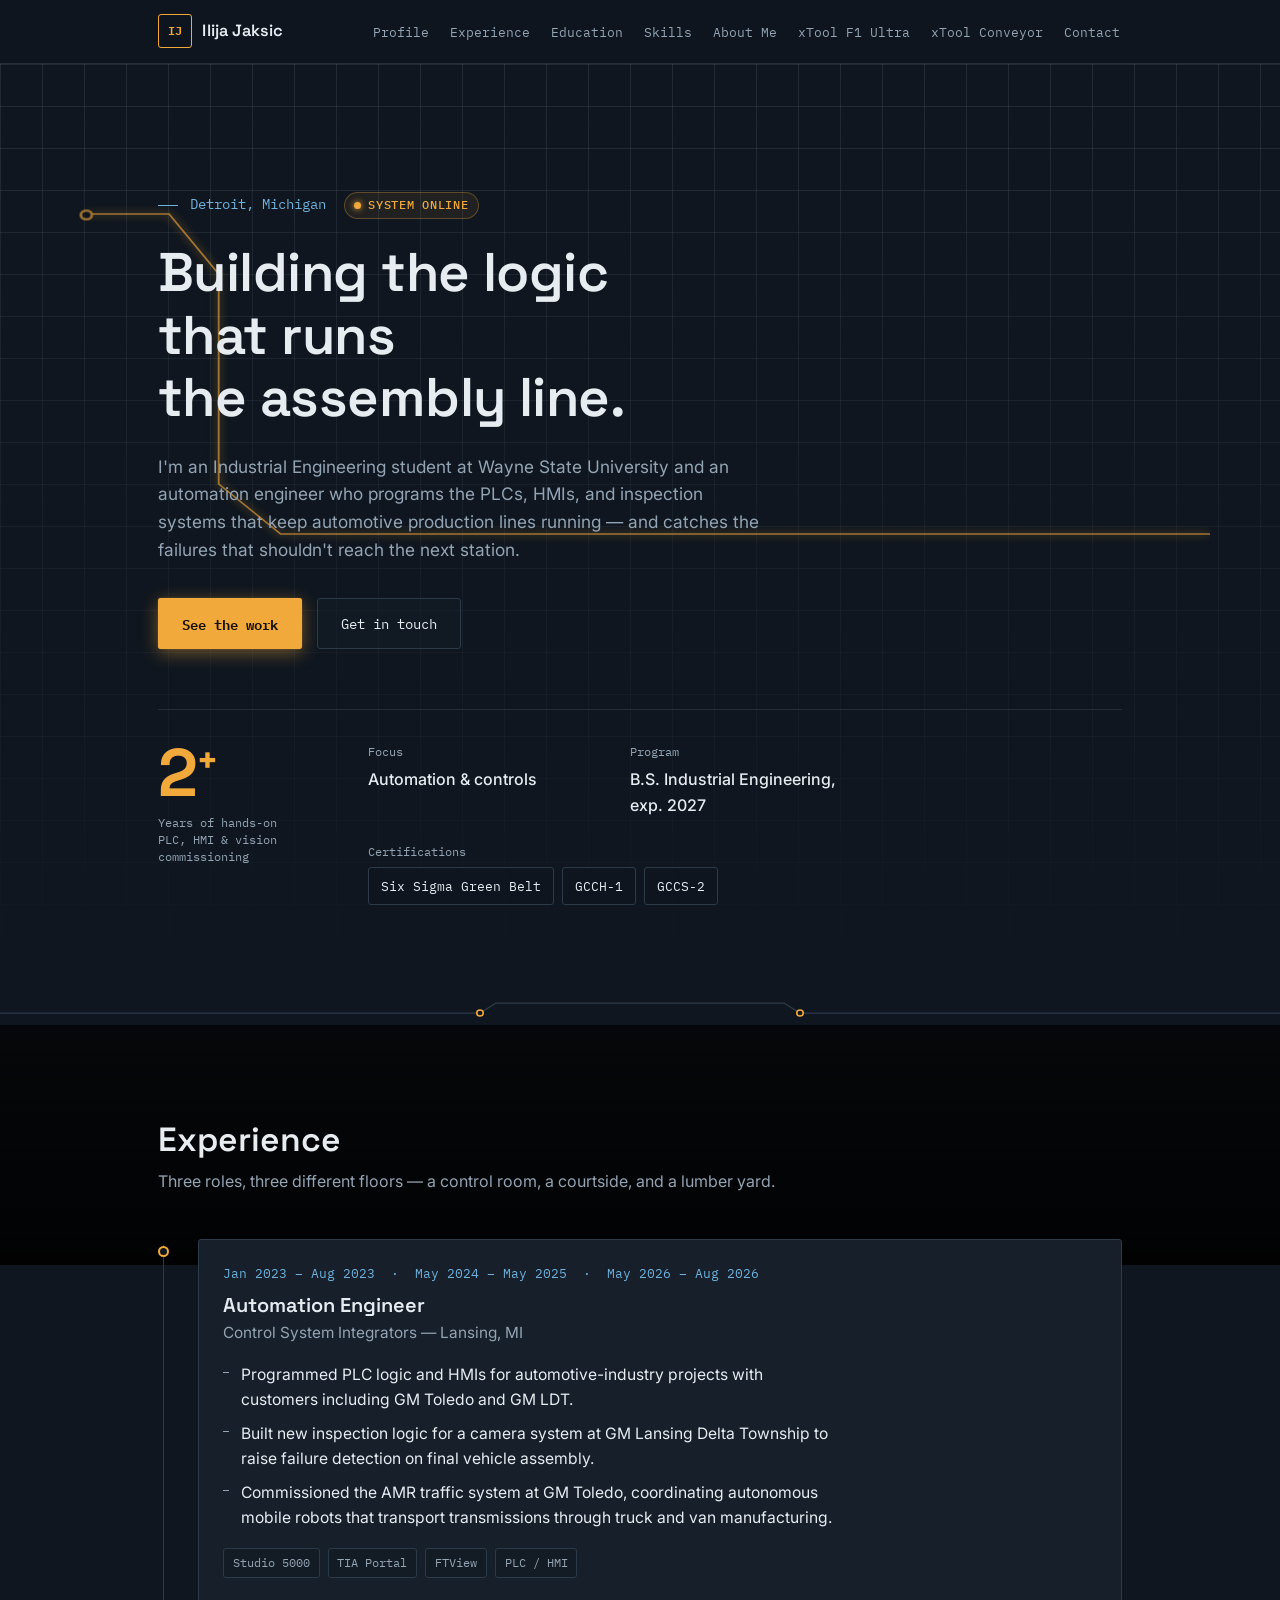
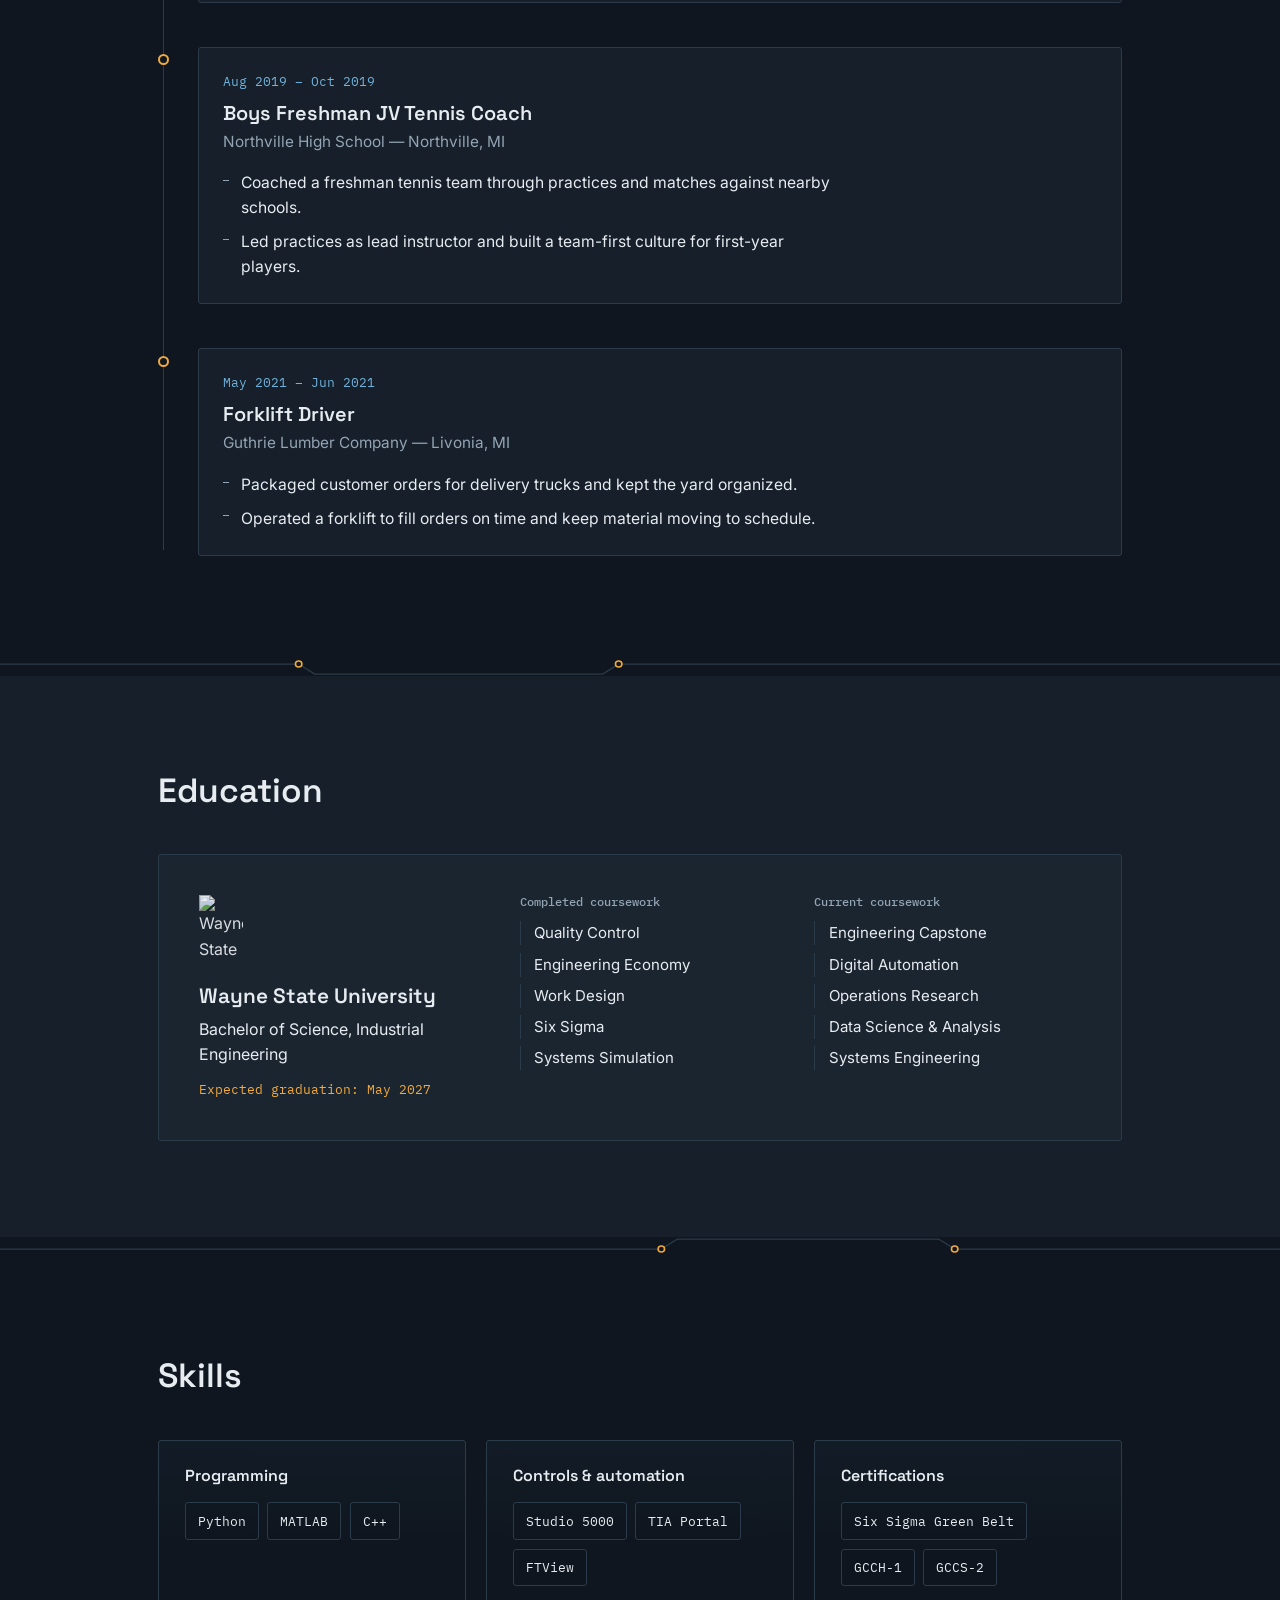
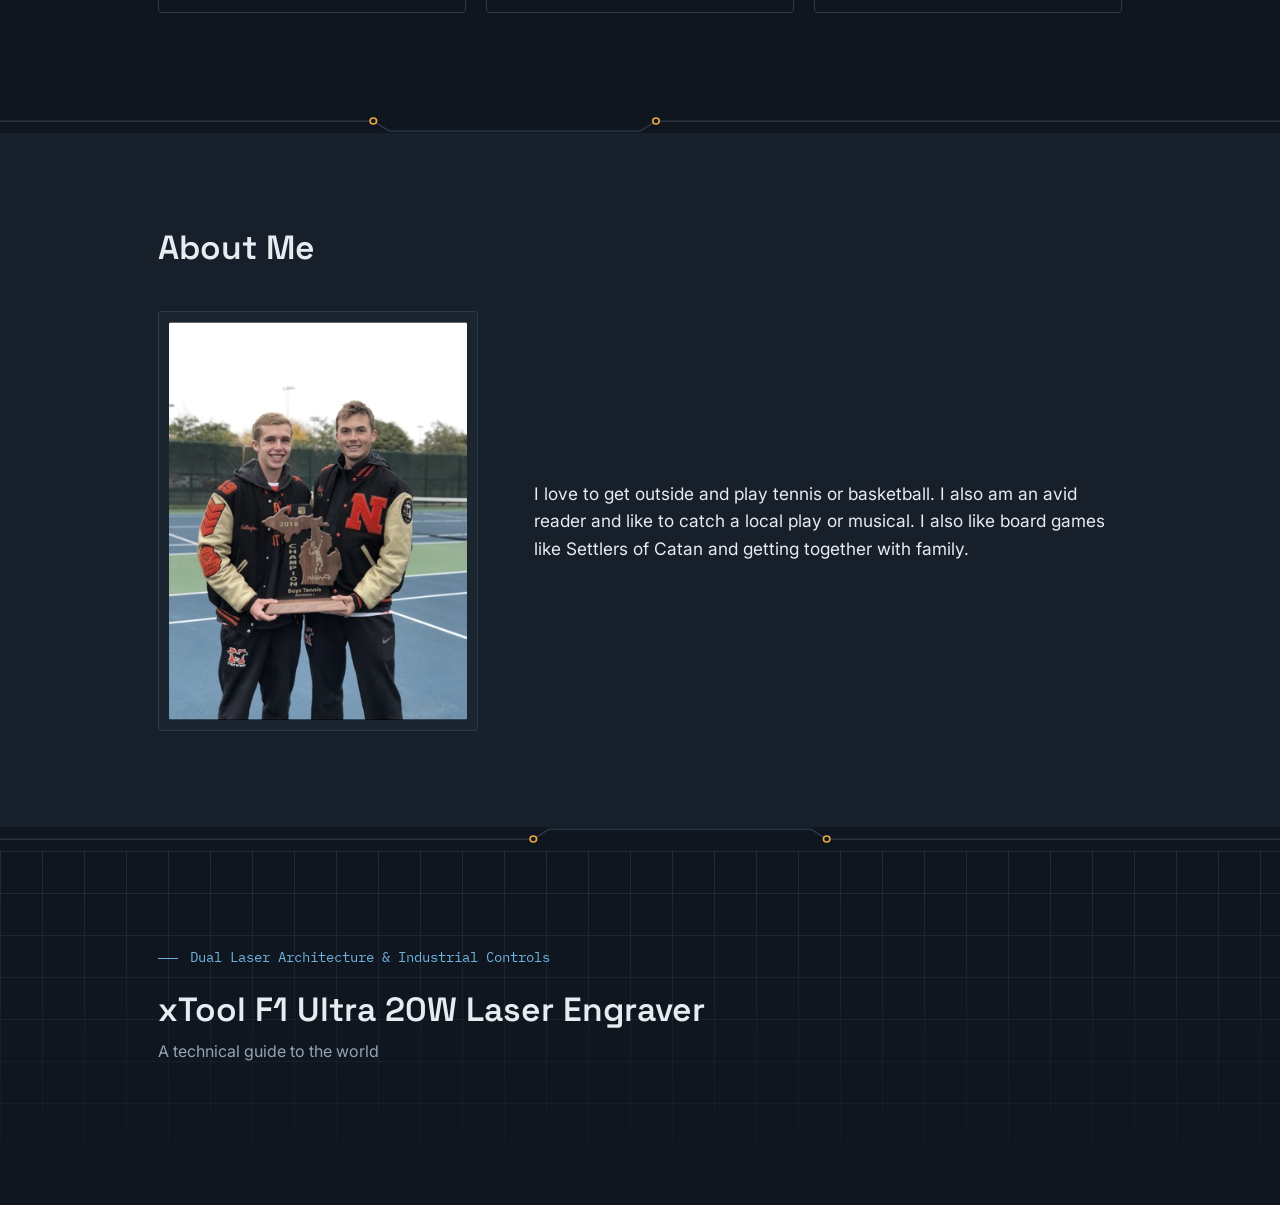
==== index.html @ 2ab42d89 "Add files via upload fixing new animations" ====
<!DOCTYPE html>
<html lang="en">
<head>
<meta charset="UTF-8">
<meta name="viewport" content="width=device-width, initial-scale=1.0">
<title>Ilija Jaksic — Automation &amp; Industrial Engineering</title>
<meta name="description" content="Portfolio and resume of Ilija Jaksic, Industrial Engineering student at Wayne State University and Automation Engineer specializing in PLC programming and control systems.">
<link rel="preconnect" href="https://fonts.googleapis.com">
<link rel="preconnect" href="https://fonts.gstatic.com" crossorigin>
<link href="https://fonts.googleapis.com/css2?family=Space+Grotesk:wght@400;500;600;700&family=IBM+Plex+Mono:wght@400;500&family=Inter:wght@400;500;600&display=swap" rel="stylesheet">
<link rel="stylesheet" href="style.css">
</head>
<body>

<a class="skip-link" href="#profile">Skip to content</a>

<header class="site-header">
  <div class="header-inner">
    <a class="brand" href="#profile">
      <span class="brand-mark" aria-hidden="true">IJ</span>
      <span class="brand-name">Ilija Jaksic</span>
    </a>
    <nav class="site-nav" aria-label="Section navigation">
      <button class="nav-toggle" aria-expanded="false" aria-controls="nav-list">
        <span></span><span></span><span></span>
        <span class="visually-hidden">Menu</span>
      </button>
      <ul id="nav-list">
        <li><a href="#profile">Profile</a></li>
        <li><a href="#experience">Experience</a></li>
        <li><a href="#education">Education</a></li>
        <li><a href="#skills">Skills</a></li>
        <li><a href="#about">About Me</a></li>
        <li><a href="#xtool-f1-ultra">xTool F1 Ultra</a></li>
        <li><a href="#xtool-conveyor">xTool Conveyor</a></li>
        <li><a href="#contact">Contact</a></li>
      </ul>
    </nav>
  </div>
</header>

<main>

  <!-- PROFILE / HERO -->
  <section id="profile" class="section hero">
    <div class="grid-backdrop" aria-hidden="true"></div>
    <div class="hero-side-image hero-side-left"
         style="background-image: url('https://images.unsplash.com/photo-1563968743333-044cef800494?fm=jpg&amp;q=60&amp;w=1200&amp;auto=format&amp;fit=crop');"
         aria-hidden="true"></div>
    <div class="hero-side-image hero-side-right"
         style="background-image: url('https://images.unsplash.com/photo-1647427060118-4911c9821b82?fm=jpg&amp;q=60&amp;w=1200&amp;auto=format&amp;fit=crop');"
         aria-hidden="true"></div>

    <div class="hero-trace-container" aria-hidden="true">
      <svg class="hero-trace-svg" viewBox="0 0 920 400" fill="none" preserveAspectRatio="none">
        <path class="circuit-path" d="M 12 10 L 80 10 L 120 70 L 120 280 L 170 330 L 920 330" />
        <circle class="circuit-via" cx="12" cy="10" r="4" />
        <circle class="circuit-via circuit-via-end" cx="915" cy="330" r="4" />
      </svg>
    </div>

    <div class="section-inner hero-inner">
      <div class="eyebrow-line">
        <span class="eyebrow-tick" aria-hidden="true"></span>
        <span>Detroit, Michigan</span>
        <span class="hmi-indicator">
          <span class="hmi-pulse" aria-hidden="true"></span>
          <span class="hmi-text">SYSTEM ONLINE</span>
        </span>
      </div>

      <h1>Building the logic that runs<br>the assembly line.</h1>
      <p class="hero-lede">I'm an Industrial Engineering student at Wayne State University and an automation
        engineer who programs the PLCs, HMIs, and inspection systems that keep automotive production lines
        running &mdash; and catches the failures that shouldn't reach the next station.</p>
      
      <div class="hero-actions">
        <a class="btn btn-primary" href="#experience">See the work</a>
        <a class="btn btn-ghost" href="#contact">Get in touch</a>
      </div>

      <div class="hero-bottom-group">
        <div class="hero-anchor-stat">
          <span class="anchor-num">2<sup>+</sup></span>
          <span class="anchor-label">Years of hands-on PLC, HMI &amp; vision commissioning</span>
        </div>

        <dl class="hero-stats">
          <div class="stat">
            <dt>Focus</dt>
            <dd>Automation &amp; controls</dd>
          </div>
          <div class="stat">
            <dt>Program</dt>
            <dd>B.S. Industrial Engineering, exp. 2027</dd>
          </div>
          <div class="stat stat-wide">
            <dt>Certifications</dt>
            <dd class="stat-chips">
              <span class="chip">Six Sigma Green Belt</span>
              <span class="chip">GCCH-1</span>
              <span class="chip">GCCS-2</span>
            </dd>
          </div>
        </dl>
      </div>
    </div>
  </section>

  <!-- Circuit Trace Divider -->
  <div class="section-trace-divider" aria-hidden="true">
    <svg viewBox="0 0 1200 24" preserveAspectRatio="none">
      <path d="M 0 12 L 450 12 L 465 2 L 735 2 L 750 12 L 1200 12" />
      <circle cx="450" cy="12" r="3" />
      <circle cx="750" cy="12" r="3" />
    </svg>
  </div>

  <!-- EXPERIENCE -->
  <section id="experience" class="section">
    <div class="industrial-image-band" aria-hidden="true" style="background-image: url('https://images.unsplash.com/photo-1581092160607-ee22621dd758?fm=jpg&amp;q=75&amp;w=1800&amp;auto=format&amp;fit=crop');">
      <div class="band-overlay"></div>
    </div>

    <div class="section-inner">
      <div class="section-head">
        <h2>Experience</h2>
        <p class="section-sub">Three roles, three different floors &mdash; a control room, a courtside, and a lumber yard.</p>
      </div>

      <ol class="timeline">
        <li class="timeline-item">
          <div class="timeline-marker" aria-hidden="true"></div>
          <div class="timeline-card">
            <p class="timeline-date">Jan 2023 – Aug 2023 &nbsp;·&nbsp; May 2024 – May 2025 &nbsp;·&nbsp; May 2026 – Aug 2026</p>
            <h3>Automation Engineer</h3>
            <p class="timeline-org">Control System Integrators &mdash; Lansing, MI</p>
            <ul class="timeline-points">
              <li>Programmed PLC logic and HMIs for automotive-industry projects with customers including GM Toledo and GM LDT.</li>
              <li>Built new inspection logic for a camera system at GM Lansing Delta Township to raise failure detection on final vehicle assembly.</li>
              <li>Commissioned the AMR traffic system at GM Toledo, coordinating autonomous mobile robots that transport transmissions through truck and van manufacturing.</li>
            </ul>
            <div class="timeline-tags">
              <span class="tag">Studio 5000</span>
              <span class="tag">TIA Portal</span>
              <span class="tag">FTView</span>
              <span class="tag">PLC / HMI</span>
            </div>
          </div>
        </li>

        <li class="timeline-item">
          <div class="timeline-marker" aria-hidden="true"></div>
          <div class="timeline-card">
            <p class="timeline-date">Aug 2019 – Oct 2019</p>
            <h3>Boys Freshman JV Tennis Coach</h3>
            <p class="timeline-org">Northville High School &mdash; Northville, MI</p>
            <ul class="timeline-points">
              <li>Coached a freshman tennis team through practices and matches against nearby schools.</li>
              <li>Led practices as lead instructor and built a team-first culture for first-year players.</li>
            </ul>
          </div>
        </li>

        <li class="timeline-item">
          <div class="timeline-marker" aria-hidden="true"></div>
          <div class="timeline-card">
            <p class="timeline-date">May 2021 – Jun 2021</p>
            <h3>Forklift Driver</h3>
            <p class="timeline-org">Guthrie Lumber Company &mdash; Livonia, MI</p>
            <ul class="timeline-points">
              <li>Packaged customer orders for delivery trucks and kept the yard organized.</li>
              <li>Operated a forklift to fill orders on time and keep material moving to schedule.</li>
            </ul>
          </div>
        </li>
      </ol>
    </div>
  </section>

  <!-- Circuit Trace Divider -->
  <div class="section-trace-divider" aria-hidden="true">
    <svg viewBox="0 0 1200 24" preserveAspectRatio="none">
      <path d="M 0 12 L 280 12 L 295 22 L 565 22 L 580 12 L 1200 12" />
      <circle cx="280" cy="12" r="3" />
      <circle cx="580" cy="12" r="3" />
    </svg>
  </div>

  <!-- EDUCATION -->
  <section id="education" class="section section-alt">
    <div class="section-inner">
      <div class="section-head">
        <h2>Education</h2>
      </div>
      <div class="edu-card">
        <div class="edu-main">
          <img class="edu-logo" src="https://serc.carleton.edu/download/images/43279/wayne_state_university_logo.webp" alt="Wayne State University logo" width="72" height="120">
          <h3>Wayne State University</h3>
          <p class="edu-degree">Bachelor of Science, Industrial Engineering</p>
          <p class="edu-date">Expected graduation: May 2027</p>
        </div>
        <div class="edu-coursework">
          <div class="course-group">
            <h4>Completed coursework</h4>
            <ul class="course-list">
              <li>Quality Control</li>
              <li>Engineering Economy</li>
              <li>Work Design</li>
              <li>Six Sigma</li>
              <li>Systems Simulation</li>
            </ul>
          </div>
          <div class="course-group">
            <h4>Current coursework</h4>
            <ul class="course-list">
              <li>Engineering Capstone</li>
              <li>Digital Automation</li>
              <li>Operations Research</li>
              <li>Data Science &amp; Analysis</li>
              <li>Systems Engineering</li>
            </ul>
          </div>
        </div>
      </div>
    </div>
  </section>

  <!-- Circuit Trace Divider -->
  <div class="section-trace-divider" aria-hidden="true">
    <svg viewBox="0 0 1200 24" preserveAspectRatio="none">
      <path d="M 0 12 L 620 12 L 635 2 L 880 2 L 895 12 L 1200 12" />
      <circle cx="620" cy="12" r="3" />
      <circle cx="895" cy="12" r="3" />
    </svg>
  </div>

  <!-- SKILLS -->
  <section id="skills" class="section">
    <div class="section-inner">
      <div class="section-head">
        <h2>Skills</h2>
      </div>
      <div class="skills-grid">
        <div class="skill-panel">
          <h3>Programming</h3>
          <ul class="chip-list">
            <li class="chip">Python</li>
            <li class="chip">MATLAB</li>
            <li class="chip">C++</li>
          </ul>
        </div>
        <div class="skill-panel">
          <h3>Controls &amp; automation</h3>
          <ul class="chip-list">
            <li class="chip">Studio 5000</li>
            <li class="chip">TIA Portal</li>
            <li class="chip">FTView</li>
          </ul>
        </div>
        <div class="skill-panel">
          <h3>Certifications</h3>
          <ul class="chip-list">
            <li class="chip">Six Sigma Green Belt</li>
            <li class="chip">GCCH-1</li>
            <li class="chip">GCCS-2</li>
          </ul>
        </div>
      </div>
    </div>
  </section>

  <!-- Circuit Trace Divider -->
  <div class="section-trace-divider" aria-hidden="true">
    <svg viewBox="0 0 1200 24" preserveAspectRatio="none">
      <path d="M 0 12 L 350 12 L 365 22 L 600 22 L 615 12 L 1200 12" />
      <circle cx="350" cy="12" r="3" />
      <circle cx="615" cy="12" r="3" />
    </svg>
  </div>

  <!-- ABOUT ME -->
  <section id="about" class="section section-alt">
    <div class="section-inner">
      <div class="section-head">
        <h2>About Me</h2>
      </div>
      <div class="about-grid">
        <div class="about-photo">
          <img src="tennis.jpg" alt="Ilija and a teammate holding the 2018 Michigan Division 1 boys tennis championship trophy" loading="lazy">
        </div>
        <div class="about-text">
          <p>I love to get outside and play tennis or basketball. I also am an avid reader and like to catch a
            local play or musical. I also like board games like Settlers of Catan and getting together with
            family.</p>
        </div>
      </div>
    </div>
  </section>

  <!-- Circuit Trace Divider -->
  <div class="section-trace-divider" aria-hidden="true">
    <svg viewBox="0 0 1200 24" preserveAspectRatio="none">
      <path d="M 0 12 L 500 12 L 515 2 L 760 2 L 775 12 L 1200 12" />
      <circle cx="500" cy="12" r="3" />
      <circle cx="775" cy="12" r="3" />
    </svg>
  </div>

  <!-- XTOOL F1 ULTRA 20W LASER ENGRAVER -->
  <section id="xtool-f1-ultra" class="section">
    <div class="grid-backdrop" aria-hidden="true"></div>
    <div class="section-inner">
      <div class="section-head">
        <div class="eyebrow-line">
          <span class="eyebrow-tick" aria-hidden="true"></span>
          <span>Dual Laser Architecture &amp; Industrial Controls</span>
        </div>
        <h2>xTool F1 Ultra 20W Laser Engraver</h2>
        <p class="section-sub">A technical guide to the world
---- style.css ----
/* ===========================================================
   Tokens
   =========================================================== */
:root {
  --color-bg: #0F161F;
  --color-panel: #161F2A;
  --color-panel-raised: #1B2530;
  --color-border: #2C3B4A;
  --color-border-soft: rgba(148, 168, 186, 0.16);
  --color-text: #E7ECF1;
  --color-muted: #93A4B4;
  --color-amber: #F2A93B;
  --color-amber-glow: rgba(242, 169, 59, 0.42);
  --color-blue: #6FB2DD;

  --font-display: 'Space Grotesk', system-ui, sans-serif;
  --font-body: 'Inter', system-ui, sans-serif;
  --font-mono: 'IBM Plex Mono', 'Courier New', monospace;

  --max-width: 1060px;
  --gutter: clamp(1.25rem, 4vw, 3rem);
  --radius: 3px;
}

/* ===========================================================
   Reset
   =========================================================== */
*, *::before, *::after { box-sizing: border-box; }
html { scroll-behavior: smooth; }
@media (prefers-reduced-motion: reduce) {
  html { scroll-behavior: auto; }
  *, *::before, *::after {
    animation-duration: 0.001ms !important;
    animation-iteration-count: 1 !important;
    transition-duration: 0.001ms !important;
    scroll-behavior: auto !important;
  }
}

body {
  margin: 0;
  background: var(--color-bg);
  color: var(--color-text);
  font-family: var(--font-body);
  font-size: 16px;
  line-height: 1.6;
  -webkit-font-smoothing: antialiased;
}

h1, h2, h3, h4 {
  font-family: var(--font-display);
  font-weight: 600;
  line-height: 1.15;
  margin: 0;
  color: var(--color-text);
}

p { margin: 0; }
ul, ol { margin: 0; padding: 0; list-style: none; }
a { color: inherit; text-decoration: none; }
img { max-width: 100%; display: block; }

.visually-hidden {
  position: absolute;
  width: 1px; height: 1px;
  overflow: hidden;
  clip: rect(0 0 0 0);
  white-space: nowrap;
}

.skip-link {
  position: absolute;
  left: -999px;
  top: 0;
  background: var(--color-amber);
  color: #10141B;
  padding: 0.6rem 1rem;
  z-index: 200;
  font-family: var(--font-mono);
  font-size: 0.85rem;
}
.skip-link:focus {
  left: var(--gutter);
  top: var(--gutter);
}

:focus-visible {
  outline: 2px solid var(--color-amber);
  outline-offset: 3px;
}

.section-inner {
  max-width: var(--max-width);
  margin: 0 auto;
  padding-left: var(--gutter);
  padding-right: var(--gutter);
  position: relative;
  z-index: 2;
}

/* ===========================================================
   Header / Nav
   =========================================================== */
.site-header {
  position: sticky;
  top: 0;
  z-index: 100;
  background: rgba(15, 22, 31, 0.88);
  backdrop-filter: blur(10px);
  border-bottom: 1px solid var(--color-border-soft);
}

.header-inner {
  max-width: var(--max-width);
  margin: 0 auto;
  padding: 0.9rem var(--gutter);
  display: flex;
  align-items: center;
  justify-content: space-between;
  gap: 1rem;
}

.brand {
  display: flex;
  align-items: center;
  gap: 0.65rem;
  font-family: var(--font-display);
  font-weight: 600;
  font-size: 1.02rem;
  letter-spacing: 0.01em;
}

.brand-mark {
  display: inline-flex;
  align-items: center;
  justify-content: center;
  width: 34px;
  height: 34px;
  border: 1px solid var(--color-amber);
  border-radius: var(--radius);
  font-family: var(--font-mono);
  font-size: 0.78rem;
  color: var(--color-amber);
}

.site-nav ul {
  display: flex;
  align-items: center;
  gap: clamp(0.6rem, 1.4vw, 1.4rem);
}

.site-nav a {
  font-family: var(--font-mono);
  font-size: 0.82rem;
  color: var(--color-muted);
  padding: 0.35rem 0.1rem;
  border-bottom: 1px solid transparent;
  transition: color 0.15s ease, border-color 0.15s ease;
}

.site-nav a:hover,
.site-nav a.is-active {
  color: var(--color-text);
  border-bottom-color: var(--color-amber);
}

.nav-toggle {
  display: none;
  flex-direction: column;
  justify-content: center;
  gap: 5px;
  width: 38px;
  height: 34px;
  background: transparent;
  border: 1px solid var(--color-border-soft);
  border-radius: var(--radius);
  cursor: pointer;
}
.nav-toggle span {
  display: block;
  height: 2px;
  margin: 0 7px;
  background: var(--color-text);
}

@media (max-width: 920px) {
  .nav-toggle { display: flex; }
  .site-nav ul {
    position: absolute;
    top: 100%;
    left: 0;
    right: 0;
    flex-direction: column;
    align-items: flex-start;
    gap: 0;
    background: var(--color-panel);
    border-bottom: 1px solid var(--color-border-soft);
    max-height: 0;
    overflow: hidden;
    transition: max-height 0.25s ease;
  }
  .site-nav ul.is-open { max-height: 480px; }
  .site-nav li { width: 100%; }
  .site-nav a {
    display: block;
    width: 100%;
    padding: 0.85rem var(--gutter);
    border-bottom: 1px solid var(--color-border-soft);
  }
}

/* ===========================================================
   Shared Section Scaffolding & Trace Dividers
   =========================================================== */
.section {
  position: relative;
  padding: clamp(3.5rem, 8vw, 6rem) 0;
}
.section-alt { background: var(--color-panel); }

.section-head {
  margin-bottom: clamp(2rem, 4vw, 2.75rem);
  max-width: 68ch;
}
.section-head h2 {
  font-size: clamp(1.6rem, 3vw, 2.1rem);
}
.section-sub {
  margin-top: 0.6rem;
  color: var(--color-muted);
  font-size: 1rem;
}

.grid-backdrop {
  position: absolute;
  inset: 0;
  z-index: 0;
  background-image:
    linear-gradient(var(--color-border-soft) 1px, transparent 1px),
    linear-gradient(90deg, var(--color-border-soft) 1px, transparent 1px);
  background-size: 42px 42px;
  mask-image: linear-gradient(to bottom, rgba(0,0,0,0.9), rgba(0,0,0,0));
  -webkit-mask-image: linear-gradient(to bottom, rgba(0,0,0,0.9), rgba(0,0,0,0));
  pointer-events: none;
}

.section-trace-divider {
  width: 100%;
  height: 24px;
  position: relative;
  overflow: hidden;
  display: block;
  line-height: 0;
  background: var(--color-bg);
}
.section-trace-divider svg {
  width: 100%;
  height: 100%;
  stroke: var(--color-border);
  stroke-width: 1.25;
  fill: none;
}
.section-trace-divider circle {
  fill: var(--color-bg);
  stroke: var(--color-amber);
  stroke-width: 1.5;
}

/* ===========================================================
   Hero & Interactive Elements
   =========================================================== */
.hero {
  padding-top: clamp(5rem, 12vw, 8rem);
  padding-bottom: clamp(4rem, 8vw, 6rem);
  overflow: hidden;
}

.hero-trace-container {
  position: absolute;
  top: 15%;
  left: 50%;
  transform: translateX(-50%);
  width: 100%;
  max-width: calc(var(--max-width) + 80px);
  height: 400px;
  pointer-events: none;
  z-index: 1;
  opacity: 0.65;
}
.hero-trace-svg {
  width: 100%;
  height: 100%;
}
.circuit-path {
  stroke: var(--color-amber);
  stroke-width: 1.5;
  stroke-dasharray: 1400;
  stroke-dashoffset: 1400;
  filter: drop-shadow(0 0 4px var(--color-amber));
  animation: drawCircuit 2.4s cubic-bezier(0.2, 0.8, 0.2, 1) 0.3s forwards;
}
.circuit-via {
  fill: var(--color-bg);
  stroke: var(--color-amber);
  stroke-width: 2;
  opacity: 0;
  animation: popVia 0.4s ease forwards 0.2s;
}
.circuit-via-end {
  animation-delay: 2.2s;
}

@keyframes drawCircuit { to { stroke-dashoffset: 0; } }
@keyframes popVia { to { opacity: 1; transform: scale(1.1); } }

.hero-side-image {
  position: absolute;
  top: 0;
  bottom: 0;
  width: 24%;
  min-width: 160px;
  max-width: 360px;
  background-size: cover;
  background-position: center;
  filter: grayscale(85%) brightness(0.5) contrast(1.05);
  opacity: 0.32;
  z-index: 0;
  pointer-events: none;
}
.hero-side-left {
  left: 0;
  -webkit-mask-image: linear-gradient(to right, black 0%, black 35%, transparent 100%);
  mask-image: linear-gradient(to right, black 0%, black 35%, transparent 100%);
}
.hero-side-right {
  right: 0;
  -webkit-mask-image: linear-gradient(to left, black 0%, black 35%, transparent 100%);
  mask-image: linear-gradient(to left, black 0%, black 35%, transparent 100%);
}
@media (max-width: 900px) { .hero-side-image { display: none; } }

.eyebrow-line {
  display: flex;
  align-items: center;
  flex-wrap: wrap;
  gap: 0.75rem;
  font-family: var(--font-mono);
  font-size: 0.85rem;
  color: var(--color-blue);
  margin-bottom: 1.4rem;
}
.eyebrow-tick {
  width: 20px;
  height: 1px;
  background: var(--color-blue);
}

.hmi-indicator {
  display: inline-flex;
  align-items: center;
  gap: 0.45rem;
  background: rgba(242, 169, 59, 0.08);
  border: 1px solid rgba(242, 169, 59, 0.3);
  padding: 0.2rem 0.6rem;
  border-radius: 999px;
  margin-left: 0.35rem;
}
.hmi-pulse {
  width: 7px;
  height: 7px;
  border-radius: 50%;
  background: var(--color-amber);
  box-shadow: 0 0 6px var(--color-amber);
  animation: hmiPulse 2.2s ease-in-out infinite;
}
.hmi-text {
  font-size: 0.72rem;
  font-weight: 500;
  letter-spacing: 0.06em;
  color: var(--color-amber);
}

@keyframes hmiPulse {
  0%, 100% { opacity: 1; transform: scale(1); box-shadow: 0 0 4px var(--color-amber); }
  50% { opacity: 0.35; transform: scale(0.85); box-shadow: 0 0 1px var(--color-amber); }
}

.hero h1 {
  font-size: clamp(2.1rem, 5.2vw, 3.4rem);
  max-width: 16ch;
  letter-spacing: -0.01em;
}

.hero-lede {
  margin-top: 1.5rem;
  max-width: 56ch;
  font-size: 1.08rem;
  color: var(--color-muted);
}

.hero-actions {
  margin-top: 2.2rem;
  display: flex;
  flex-wrap: wrap;
  gap: 0.9rem;
}

.btn {
  font-family: var(--font-mono);
  font-size: 0.88rem;
  padding: 0.82rem 1.45rem;
  border-radius: var(--radius);
  border: 1px solid transparent;
  transition: transform 0.18s ease, box-shadow 0.18s ease, background 0.18s ease, border-color 0.18s ease, color 0.18s ease;
  display: inline-flex;
  align-items: center;
  justify-content: center;
}
.btn-primary {
  background: var(--color-amber);
  color: #120e06;
  font-weight: 600;
  box-shadow: 0 4px 18px var(--color-amber-glow), 0 0 1px rgba(242, 169, 59, 0.8);
}
.btn-primary:hover {
  background: #ffbe59;
  transform: translateY(-2px);
  box-shadow: 0 6px 26px rgba(242, 169, 59, 0.65), 0 0 12px rgba(242, 169, 59, 0.4);
}
.btn-ghost {
  border-color: var(--color-border);
  color: var(--color-text);
  background: rgba(22, 31, 42, 0.4);
}
.btn-ghost:hover {
  border-color: var(--color-blue);
  color: var(--color-blue);
  transform: translateY(-2px);
}

.hero-bottom-group {
  margin-top: clamp(2.75rem, 6vw, 3.75rem);
  padding-top: 2rem;
  border-top: 1px solid var(--color-border-soft);
  display: flex;
  flex-wrap: wrap;
  align-items: flex-start;
  gap: 2.5rem;
}

.hero-anchor-stat {
  display: flex;
  flex-direction: column;
  min-width: 170px;
}
.anchor-num {
  font-family: var(--font-display);
  font-size: clamp(3.2rem, 6vw, 4.2rem);
  font-weight: 700;
  line-height: 0.95;
  color: var(--color-amber);
  letter-spacing: -0.03em;
}
.anchor-num sup { font-size: 0.55em; top: -0.4em; }
.anchor-label {
  margin-top: 0.5rem;
  font-family: var(--font-mono);
  font-size: 0.76rem;
  line-height: 1.4;
  color: var(--color-muted);
  max-width: 20ch;
}

.hero-stats {
  flex: 1;
  display: grid;
  grid-template-columns: repeat(auto-fit, minmax(180px, 1fr));
  gap: 1.5rem 2rem;
  margin: 0;
}
.stat dt {
  font-family: var(--font-mono);
  font-size: 0.76rem;
  color: var(--color-muted);
  margin-bottom: 0.35rem;
}
.stat dd { margin: 0; font-size: 1rem; font-weight: 500; }
.stat-wide { grid-column: 1 / -1; }
.stat-chips { display: flex; flex-wrap: wrap; gap: 0.5rem; }
.stat-chips .chip { font-weight: 400; }

.industrial-image-band {
  position: absolute;
  top: 0;
  left: 0;
  width: 100%;
  height: 240px;
  background-size: cover;
  background-position: center 38%;
  filter: grayscale(85%) contrast(1.15) brightness(0.4);
  z-index: 0;
  pointer-events: none;
}
.band-overlay {
  position: absolute;
  inset: 0;
  background: linear-gradient(180deg, rgba(15, 22, 31, 0.75) 0%, var(--color-bg) 100%);
}

/* ===========================================================
   Timeline
   =========================================================== */
.timeline {
  position: relative;
  display: flex;
  flex-direction: column;
  gap: 2.75rem;
}
.timeline::before {
  content: "";
  position: absolute;
  left: 5px;
  top: 6px;
  bottom: 6px;
  width: 1px;
  background: var(--color-border);
}

.timeline-item { position: relative; padding-left: 2.5rem; }
.timeline-marker {
  position: absolute;
  left: 0;
  top: 0.45rem;
  width: 11px;
  height: 11px;
  border-radius: 50%;
  background: var(--color-bg);
  border: 2px solid var(--color-amber);
  transition: transform 0.2s ease, box-shadow 0.2s ease;
}
.timeline-item:hover .timeline-marker {
  transform: scale(1.3);
  box-shadow: 0 0 8px var(--color-amber);
}

.timeline-card {
  background: var(--color-panel);
  border: 1px solid var(--color-border);
  border-radius: var(--radius);
  padding: 1.5rem;
  transition: transform 0.2s ease, border-color 0.2s ease, box-shadow 0.2s ease;
}
.timeline-card:hover {
  transform: translateY(-3px);
  border-color: rgba(242, 169, 59, 0.5);
  box-shadow: 0 8px 24px rgba(0, 0, 0, 0.35), 0 0 10px rgba(242, 169, 59, 0.15);
}

.timeline-date {
  font-family: var(--font-mono);
  font-size: 0.8rem;
  color: var(--color-blue);
  margin-bottom: 0.6rem;
}
.timeline-card h3 { font-size: 1.25rem; }
.timeline-org {
  margin-top: 0.3rem;
  color: var(--color-muted);
  font-size: 0.96rem;
}
.timeline-points {
  margin-top: 1rem;
  display: flex;
  flex-direction: column;
  gap: 0.55rem;
  max-width: 62ch;
}
.timeline-points li {
  position: relative;
  padding-left: 1.1rem;
  color: var(--color-text);
  font-size: 0.98rem;
}
.timeline-points li::before {
  content: "";
  position: absolute;
  left: 0;
  top: 0.62em;
  width: 6px;
  height: 1px;
  background: var(--color-muted);
}
.timeline-tags {
  margin-top: 1.1rem;
  display: flex;
  flex-wrap: wrap;
  gap: 0.5rem;
}
.tag {
  font-family: var(--font-mono);
  font-size: 0.72rem;
  color: var(--color-muted);
  border: 1px solid var(--color-border);
  border-radius: var(--radius);
  padding: 0.3rem 0.55rem;
  background: rgba(15, 22, 31, 0.4);
}

/* ===========================================================
   Education
   =========================================================== */
.edu-card {
  border: 1px solid var(--color-border);
  border-radius: var(--radius);
  background: var(--color-panel-raised);
  padding: clamp(1.5rem, 4vw, 2.5rem);
  display: grid;
  grid-template-columns: minmax(200px, 1fr) 2fr;
  gap: 2.5rem;
  transition: transform 0.2s ease, border-color 0.2s ease, box-shadow 0.2s ease;
}
.edu-card:hover {
  transform: translateY(-3px);
  border-color: rgba(242, 169, 59, 0.5);
  box-shadow: 0 8px 24px rgba(0, 0, 0, 0.35), 0 0 10px rgba(242, 169, 59, 0.12);
}
.edu-logo {
  width: 44px;
  height: auto;
  margin-bottom: 1rem;
  filter: grayscale(20%);
  opacity: 0.92;
}
.edu-main h3 { font-size: 1.3rem; }
.edu-degree { margin-top: 0.5rem; color: var(--color-text); }
.edu-date {
  margin-top: 0.75rem;
  font-family: var(--font-mono);
  font-size: 0.8rem;
  color: var(--color-amber);
}
.edu-coursework {
  display: grid;
  grid-template-columns: 1fr 1fr;
  gap: 1.75rem;
}
.course-group h4 {
  font-family: var(--font-mono);
  font-size: 0.76rem;
  font-weight: 500;
  color: var(--color-muted);
  margin-bottom: 0.75rem;
}
.course-list { display: flex; flex-direction: column; gap: 0.45rem; }
.course-list li {
  font-size: 0.94rem;
  padding-left: 0.85rem;
  border-left: 1px solid var(--color-border);
}
@media (max-width: 720px) {
  .edu-card { grid-template-columns: 1fr; }
  .edu-coursework { grid-template-columns: 1fr; }
}

/* ===========================================================
   Skills & Chips
   =========================================================== */
.skills-grid {
  display: grid;
  grid-template-columns: repeat(auto-fit, minmax(220px, 1fr));
  gap: 1.25rem;
}
.skill-panel {
  border: 1px solid var(--color-border);
  border-radius: var(--radius);
  padding: 1.6rem;
  background: linear-gradient(180deg, rgba(111, 178, 221, 0.04), transparent 60%);
  transition: transform 0.2s ease, border-color 0.2s ease, box-shadow 0.2s ease;
}
.skill-panel:hover {
  transform: translateY(-3px);
  border-color: rgba(242, 169, 59, 0.55);
  box-shadow: 0 8px 20px rgba(0,0,0,0.3), 0 0 12px rgba(242, 169, 59, 0.12);
}
.skill-panel h3 { font-size: 1rem; margin-bottom: 1.1rem; }
.chip-list { display: flex; flex-wrap: wrap; gap: 0.55rem; }
.chip {
  font-family: var(--font-mono);
  font-size: 0.82rem;
  padding: 0.45rem 0.75rem;
  border-radius: var(--radius);
  border: 1px solid var(--color-border);
  color: var(--color-text);
  background: rgba(15, 22, 31, 0.35);
  transition: transform 0.15s ease, border-color 0.15s ease, color 0.15s ease;
}
.chip:hover { border-color: var(--color-amber); color: #fff; transform: translateY(-2px); }

/* ===========================================================
   About Me
   =========================================================== */
.about-grid {
  display: grid;
  grid-template-columns: minmax(220px, 320px) 1fr;
  gap: clamp(2rem, 5vw, 3.5rem);
  align-items: center;
}
.about-photo {
  position: relative;
  border: 1px solid var(--color-border);
  border-radius: var(--radius);
  padding: 10px;
  background: var(--color-panel-raised);
  transition: transform 0.2s ease, border-color 0.2s ease, box-shadow 0.2s ease;
}
.about-photo:hover {
  transform: translateY(-3px);
  border-color: rgba(242, 169, 59, 0.5);
  box-shadow: 0 8px 24px rgba(0, 0, 0, 0.35), 0 0 12px rgba(242, 169, 59, 0.15);
}
.about-photo img {
  width: 100%;
  height: auto;
  border-radius: 2px;
  filter: grayscale(35%) contrast(1.02);
  transition: filter 0.2s ease;
}
.about-photo:hover img { filter: grayscale(0%) contrast(1.02); }
.about-text p {
  font-size: 1.08rem;
  color: var(--color-text);
  max-width: 58ch;
}
@media (max-width: 720px) {
  .about-grid { grid-template-columns: 1fr; }
  .about-photo { max-width: 320px; margin: 0 auto; }
}

/* ===========================================================
   Educational Primers & Categorization Cards
   =========================================================== */
.primer-wrapper {
  margin-bottom: 3.5rem;
  border-bottom: 1px solid var(--color-border-soft);
  padding-bottom: 3rem;
}

.primer-card {
  background: var(--color-panel);
  border: 1px solid var(--color-border);
  border-radius: var(--radius);
  padding: clamp(1.4rem, 3.5vw, 2.2rem);
  box-shadow: 0 4px 20px rgba(0, 0, 0, 0.2);
}

.overview-card-header {
  display: flex;
  align-items: center;
  gap: 0.85rem;
  margin-bottom: 1.25rem;
  padding-bottom: 0.75rem;
  border-bottom: 1px solid var(--color-border-soft);
}

.overview-badge {
  font-family: var(--font-mono);
  font-size: 0.72rem;
  padding: 0.2rem 0.55rem;
  border-radius: var(--radius);
  background: rgba(111, 178, 221, 0.12);
  border: 1px solid var(--color-blue);
  color: var(--color-blue);
  text-transform: uppercase;
  letter-spacing: 0.05em;
}

.overview-card-header h3 {
  font-size: clamp(1.2rem, 2.4vw, 1.45rem);
}

.primer-interactive-list {
  display: flex;
  flex-direction: column;
  gap: 1.15rem;
}

.primer-interactive-item {
  background: var(--color-panel-raised);
  border: 1px solid var(--color-border-soft);
  border-radius: var(--radius);
  padding: 1.15rem;
  cursor: pointer;
  transition: all 0.2s ease;
}
.primer-interactive-item:hover,
.primer-interactive-item.is-active {
  background: rgba(242, 169, 59, 0.06);
  border-color: rgba(242, 169, 59, 0.6);
  transform: translateX(4px);
  box-shadow: 0 0 14px rgba(242, 169, 59, 0.12);
}

.primer-interactive-item h4 {
  color: var(--color-amber);
  font-size: 1.02rem;
  margin-bottom: 0.45rem;
  display: flex;
  align-items: center;
  justify-content: space-between;
  flex-wrap: wrap;
  gap: 0.5rem;
}

.primer-interactive-item p {
  color: var(--color-text);
  font-size: 0.94rem;
  line-height: 1.6;
}

.primer-interactive-item ul {
  margin-top: 0.6rem;
  display: flex;
  flex-direction: column;
  gap: 0.45rem;
}

.primer-interactive-item ul li {
  position: relative;
  padding-left: 1.25rem;
  color: var(--color-muted);
  font-size: 0.9rem;
}

.primer-interactive-item ul li::before {
  content: "•";
  position: absolute;
  left: 0.35rem;
  color: var(--color-blue);
}

.categorization-card {
  border-color: var(--color-amber) !important;
  background: linear-gradient(180deg, rgba(242, 169, 59, 0.06) 0%, var(--color-panel-raised) 100%) !important;
}

.categorization-specs-grid {
  display: grid;
  grid-template-columns: repeat(auto-fit, minmax(200px, 1fr));
  gap: 0.85rem;
  margin-top: 0.95rem;
}

.spec-block {
  background: var(--color-bg);
  border: 1px solid var(--color-border);
  padding: 0.85rem;
  border-radius: var(--radius);
}

.spec-label {
  font-family: var(--font-mono);
  font-size: 0.72rem;
  color: var(--color-muted);
  display: block;
  margin-bottom: 0.2rem;
}

.spec-val {
  font-size: 0.88rem;
  color: var(--color-text);
  font-weight: 500;
}

/* ===========================================================
   Shared Interactive Layouts (xTool Sections)
   =========================================================== */
.sop-interactive-layout {
  display: grid;
  grid-template-columns: 1.35fr 1fr;
  gap: 2.25rem;
  align-items: start;
}
.sop-chapters-col {
  display: flex;
  flex-direction: column;
  gap: 2rem;
}
.sop-chapter {
  background: var(--color-panel);
  border: 1px solid var(--color-border);
  border-radius: var(--radius);
  padding: clamp(1.4rem, 3.5vw, 2rem);
  transition: border-color 0.2s ease;
}
.sop-chapter:hover { border-color: rgba(242, 169, 59, 0.4); }

.chapter-header {
  display: flex;
  align-items: center;
  gap: 0.9rem;
  margin-bottom: 1.1rem;
  border-bottom: 1px solid var(--color-border-soft);
  padding-bottom: 0.85rem;
}
.chapter-badge {
  font-family: var(--font-mono);
  font-size: 0.74rem;
  padding: 0.25rem 0.6rem;
  border-radius: var(--radius);
  background: rgba(242, 169, 59, 0.12);
  border: 1px solid rgba(242, 169, 59, 0.4);
  color: var(--color-amber);
  text-transform: uppercase;
  letter-spacing: 0.05em;
}
.chapter-header h3 { font-size: clamp(1.15rem, 2.2vw, 1.35rem); }
.chapter-content p {
  color: var(--color-muted);
  font-size: 0.96rem;
  line-height: 1.6;
  margin-bottom: 1rem;
}

/* Citation Tooltips */
.cite-tag {
  position: relative;
  display: inline-block;
  margin-left: 0.35rem;
  vertical-align: baseline;
}
.cite-pill {
  font-family: var(--font-mono);
  font-size: 0.68rem;
  padding: 0.15rem 0.5rem;
  border-radius: 999px;
  background: rgba(111, 178, 221, 0.12);
  border: 1px solid var(--color-blue);
  color: var(--color-blue);
  cursor: help;
  transition: all 0.15s ease;
  line-height: 1.2;
}
.cite-pill:hover {
  background: var(--color-blue);
  color: #0f161f;
  box-shadow: 0 0 8px rgba(111, 178, 221, 0.6);
}
.cite-card {
  visibility: hidden;
  opacity: 0;
  position: absolute;
  bottom: 130%;
  left: 50%;
  transform: translateX(-50%) translateY(4px);
  width: 270px;
  background: #111822;
  border: 1px solid var(--color-blue);
  padding: 0.7rem 0.9rem;
  border-radius: var(--radius);
  font-family: var(--font-body);
  font-size: 0.76rem;
  color: var(--color-text);
  box-shadow: 0 8px 24px rgba(0,0,0,0.6);
  pointer-events: none;
  z-index: 50;
  transition: opacity 0.2s ease, transform 0.2s ease, visibility 0.2s;
  line-height: 1.45;
}
.cite-card::after {
  content: "";
  position: absolute;
  top: 100%;
  left: 50%;
  margin-left: -5px;
  border-width: 5px;
  border-style: solid;
  border-color: var(--color-blue) transparent transparent transparent;
}
.cite-tag:hover .cite-card,
.cite-tag:focus-within .cite-card {
  visibility: visible;
  opacity: 1;
  transform: translateX(-50%) translateY(0);
}
.cite-card strong {
  color: var(--color-amber);
  display: block;
  font-family: var(--font-mono);
  font-size: 0.72rem;
  margin-bottom: 0.25rem;
}

/* Interactive Trigger Elements */
.interactive-item {
  position: relative;
  cursor: pointer;
  border: 1px solid transparent;
  border-radius: var(--radius);
  padding: 0.55rem 0.75rem;
  transition: all 0.18s ease;
}
.interactive-item:hover,
.interactive-item.is-active {
  background: rgba(242, 169, 59, 0.07);
  border-color: rgba(242, 169, 59, 0.5);
  box-shadow: 0 0 12px rgba(242, 169, 59, 0.1);
  transform: translateX(4px);
}

.sop-list {
  display: flex;
  flex-direction: column;
  gap: 0.45rem;
}
.sop-list li.interactive-item {
  padding-left: 1.7rem;
  font-size: 0.92rem;
  color: var(--color-text);
}
.sop-list li.interactive-item::before {
  content: "■";
  position: absolute;
  left: 0.55rem;
  top: 0.65rem;
  font-size: 0.65rem;
  color: var(--color-amber);
}

.sop-ordered-list {
  display: flex;
  flex-direction: column;
  gap: 0.55rem;
  counter-reset: sop-counter;
}
.sop-ordered-list > li.interactive-item {
  padding-left: 2rem;
  font-size: 0.92rem;
  color: var(--color-text);
}
.sop-ordered-list > li.interactive-item::before {
  counter-increment: sop-counter;
  content: counter(sop-counter) ".";
  position: absolute;
  left: 0.65rem;
  top: 0.55rem;
  font-family: var(--font-mono);
  color: var(--color-blue);
  font-weight: 500;
}

.sop-steps-grid {
  display: grid;
  grid-template-columns: repeat(auto-fit, minmax(140px, 1fr));
  gap: 0.85rem;
  margin-top: 1rem;
}
.sop-step-box {
  background: var(--color-panel-raised);
  border: 1px solid var(--color-border);
  padding: 0.85rem;
  border-radius: var(--radius);
  cursor: pointer;
  transition: all 0.2s ease;
}
.sop-step-box:hover,
.sop-step-box.is-active {
  border-color: var(--color-amber);
  transform: translateY(-2px);
  box-shadow: 0 4px 14px rgba(242, 169, 59, 0.18);
}
.step-num {
  font-family: var(--font-mono);
  font-size: 0.72rem;
  color: var(--color-amber);
  display: block;
  margin-bottom: 0.3rem;
}
.sop-step-box h4 {
  font-size: 0.88rem;
  margin-bottom: 0.35rem;
}
.sop-step-box p {
  font-size: 0.8rem;
  color: var(--color-muted);
  line-height: 1.4;
  margin-bottom: 0;
}

/* Sticky Animated Visual Stage */
.sop-stage-col {
  position: sticky;
  top: 5rem;
  display: flex;
  flex-direction: column;
  gap: 1rem;
}
.stage-monitor {
  background: var(--color-panel-raised);
  border: 1px solid var(--color-border);
  border-radius: var(--radius);
  overflow: hidden;
  box-shadow: 0 10px 30px rgba(0, 0, 0, 0.4), 0 0 1px rgba(242, 169, 59, 0.3);
}
.stage-top-bar {
  background: #111822;
  border-bottom: 1px solid var(--color-border);
  padding: 0.6rem 0.9rem;
  display: flex;
  justify-content: space-between;
  align-items: center;
  font-family: var(--font-mono);
  font-size: 0.74rem;
}
.stage-title {
  color: var(--color-text);
  font-weight: 500;
  display: flex;
  align-items: center;
  gap: 0.4rem;
}
.stage-title::before {
  content: "";
  display: inline-block;
  width: 6px;
  height: 6px;
  border-radius: 50%;
  background: var(--color-amber);
  box-shadow: 0 0 6px var(--color-amber);
}
.stage-status { color: var(--color-blue); font-size: 0.7rem; }
.stage-canvas-area {
  position: relative;
  width: 100%;
  height: 330px;
  background: radial-gradient(circle at center, #152230 0%, #0d141e 100%);
  display: flex;
  align-items: center;
  justify-content: center;
  overflow: hidden;
}
.stage-svg { width: 100%; height: 100%; }
.stage-caption-bar {
  padding: 0.9rem 1.1rem;
  background: var(--color-panel);
  border-top: 1px solid var(--color-border);
}
.stage-caption-title {
  font-family: var(--font-mono);
  font-size: 0.8rem;
  color: var(--color-amber);
  margin-bottom: 0.25rem;
}
.stage-caption-desc {
  font-size: 0.84rem;
  color: var(--color-muted);
  line-height: 1.45;
}

/* ===========================================================
   Keyframe Animations
   =========================================================== */
@keyframes pulseEStop {
  0%, 100% { fill: #f87171; r: 14; filter: drop-shadow(0 0 6px rgba(248,113,113,0.8)); }
  50% { fill: #ef4444; r: 16; filter: drop-shadow(0 0 14px rgba(239,68,68,1)); }
}
@keyframes reachHand {
  0% { transform: translate(50px, 40px); opacity: 0; }
  40% { transform: translate(0px, 0px); opacity: 1; }
  70% { transform: translate(-3px, -3px) scale(0.96); opacity: 1; }
  100% { transform: translate(50px, 40px); opacity: 0; }
}
@keyframes lowerChassis {
  0% { transform: translateY(-45px); opacity: 0.2; }
  50% { transform: translateY(0); opacity: 1; }
  80% { transform: translateY(0); opacity: 1; }
  100% { transform: translateY(-45px); opacity: 0.2; }
}
@keyframes lowerShield5mm {
  0% { transform: translateY(-30px); }
  50% { transform: translateY(0px); }
  80% { transform: translateY(0px); }
  100% { transform: translateY(-30px); }
}

@keyframes keyInsertSmooth {
  0% { transform: translateX(0); }
  25% { transform: translateX(0); }
  50% { transform: translateX(65px); }
  80% { transform: translateX(65px); }
  100% { transform: translateX(0); }
}

@keyframes bracketDescendSmooth {
  0% { transform: translateY(-35px); }
  35% { transform: translateY(0); }
  85% { transform: translateY(0); }
  100% { transform: translateY(-35px); }
}

@keyframes screwsDriveSmooth {
  0% { transform: translateY(-24px); opacity: 0.4; }
  25% { transform: translateY(-24px); opacity: 1; }
  60% { transform: translateY(0); opacity: 1; }
  85% { transform: translateY(0); opacity: 1; }
  100% { transform: translateY(-24px); opacity: 0.4; }
}

@keyframes feedBelt {
  0% { stroke-dashoffset: 0; }
  100% { stroke-dashoffset: -80; }
}
@keyframes pulseLaser {
  0%, 100% { opacity: 0.3; }
  50% { opacity: 1; filter: drop-shadow(0 0 10px #6fb2dd); }
}
@keyframes camScan {
  0%, 100% { transform: translateY(-40px); opacity: 0.2; }
  50% { transform: translateY(40px); opacity: 0.9; }
}
@keyframes popBox {
  0% { transform: scale(0.6); opacity: 0; }
  60% { transform: scale(1.08); opacity: 1; }
  100% { transform: scale(1); opacity: 1; }
}
@keyframes galvoDualBeam {
  0% { opacity: 0.2; transform: scaleY(0.7); }
  50% { opacity: 1; transform: scaleY(1); filter: drop-shadow(0 0 12px #6fb2dd); }
  100% { opacity: 0.2; transform: scaleY(0.7); }
}
@keyframes capPullDown {
  0% { transform: translateY(0); opacity: 1; }
  50% { transform: translateY(50px); opacity: 0.4; }
  80% { transform: translateY(50px); opacity: 0; }
  100% { transform: translateY(0); opacity: 1; }
}
@keyframes tiltMachine {
  0%, 100% { transform: rotate(0deg); }
  40%, 70% { transform: rotate(-15deg); }
}
@keyframes wipeLens {
  0%, 100% { transform: translate(0, 0); }
  25% { transform: translate(18px, 10px); }
  50% { transform: translate(-10px, 15px); }
  75% { transform: translate(12px, -8px); }
}

/* Sweeping galvo vector line animation */
@keyframes sweepGalvo {
  0% { transform: rotate(-30deg); }
  50% { transform: rotate(30deg); }
  100% { transform: rotate(-30deg); }
}

/* Converging dual source beam pulses */
@keyframes convergePulses {
  0%, 100% { opacity: 0.3; stroke-dashoffset: 60; }
  50% { opacity: 1; stroke-dashoffset: 0; filter: drop-shadow(0 0 6px var(--color-amber)); }
}

/* Tool & Quiz Styles */
.interactive-tool-card {
  margin-top: 1.25rem;
  background: var(--color-panel-raised);
  border: 1px solid var(--color-border);
  border-radius: var(--radius);
  padding: 1.1rem;
}
.interactive-tool-card h4 {
  color: var(--color-blue);
  font-size: 0.98rem;
  margin-bottom: 0.35rem;
}
.calc-grid {
  display: grid;
  grid-template-columns: 1fr 1fr;
  gap: 0.9rem;
  margin: 0.85rem 0;
}
.calc-input-group {
  display: flex;
  flex-direction: column;
  gap: 0.35rem;
}
.calc-input-group label {
  font-family: var(--font-mono);
  font-size: 0.74rem;
  color: var(--color-muted);
}
.calc-input-group input {
  background: var(--color-bg);
  border: 1px solid var(--color-border);
  border-radius: var(--radius);
  color: var(--color-text);
  padding: 0.5rem 0.7rem;
  font-family: var(--font-mono);
  font-size: 0.9rem;
}
.calc-input-group input:focus {
  outline: none;
  border-color: var(--color-amber);
}
.btn-sm { padding: 0.5rem 0.9rem; font-size: 0.78rem; cursor: pointer; }
.calc-result-box {
  margin-top: 0.8rem;
  padding: 0.75rem;
  background: rgba(15, 22, 31, 0.6);
  border: 1px solid var(--color-border);
  border-radius: var(--radius);
  font-family: var(--font-mono);
  font-size: 0.84rem;
}

.quiz-wrapper {
  margin-top: 4rem;
  border-top: 1px solid var(--color-border-soft);
  padding-top: 2.5rem;
}
.quiz-header { margin-bottom: 1.75rem; }
.quiz-header h3 {
  font-size: clamp(1.4rem, 3vw, 1.8rem);
  margin-top: 0.4rem;
}
.quiz-container {
  display: flex;
  flex-direction: column;
  gap: 1.35rem;
}
.quiz-card {
  background: var(--color-panel);
  border: 1px solid var(--color-border);
  border-radius: var(--radius);
  padding: 1.4rem;
}
.quiz-question {
  font-size: 0.98rem;
  font-weight: 500;
  margin-bottom: 1.1rem;
  color: var(--color-text);
}
.quiz-options {
  display: flex;
  flex-direction: column;
  gap: 0.55rem;
}
.quiz-opt-btn {
  background: var(--color-panel-raised);
  border: 1px solid var(--color-border);
  color: var(--color-text);
  font-family: var(--font-body);
  font-size: 0.9rem;
  text-align: left;
  padding: 0.7rem 0.95rem;
  border-radius: var(--radius);
  cursor: pointer;
  transition: all 0.15s ease;
}
.quiz-opt-btn:hover:not(:disabled) {
  border-color: var(--color-blue);
  background: rgba(111, 178, 221, 0.08);
}
.quiz-opt-btn:disabled { cursor: default; }
.quiz-opt-btn.opt-correct {
  border-color: #4ade80 !important;
  background: rgba(74, 222, 128, 0.1) !important;
  color: #86efac;
}
.quiz-opt-btn.opt-incorrect {
  border-color: #f87171 !important;
  background: rgba(248, 113, 113, 0.1) !important;
  color: #fca5a5;
}
.quiz-explanation {
  display: none;
  margin-top: 0.9rem;
  padding: 0.85rem;
  background: var(--color-bg);
  border-left: 3px solid var(--color-amber);
  font-size: 0.86rem;
  color: var(--color-muted);
  line-height: 1.5;
}
.verdict-correct {
  font-family: var(--font-mono);
  font-weight: 600;
  color: #4ade80;
  margin-right: 0.4rem;
}
.verdict-incorrect {
  font-family: var(--font-mono);
  font-weight: 600;
  color: #f87171;
  margin-right: 0.4rem;
}
.quiz-score-card {
  background: var(--color-panel-raised);
  border: 1px solid var(--color-amber);
  border-radius: var(--radius);
  padding: 2rem;
  text-align: center;
  margin-top: 2rem;
}
.score-display {
  font-family: var(--font-display);
  font-size: 2rem;
  color: var(--color-amber);
  font-weight: 700;
  margin: 0.5rem 0;
}
.score-evaluation {
  color: var(--color-muted);
  font-size: 0.95rem;
  margin-bottom: 1.25rem;
}

@media (max-width: 960px) {
  .sop-interactive-layout { grid-template-columns: 1fr; }
  .sop-stage-col { position: static; order: -1; margin-bottom: 1.5rem; }
  .stage-canvas-area { height: 260px; }
}

/* ===========================================================
   Contact & Footer
   =========================================================== */
.section-contact { border-bottom: none; }
.contact-grid {
  display: grid;
  grid-template-columns: repeat(auto-fit, minmax(220px, 1fr));
  gap: 1.1rem;
}
.contact-item {
  display: flex;
  flex-direction: column;
  gap: 0.5rem;
  padding: 1.4rem;
  border: 1px solid var(--color-border);
  border-radius: var(--radius);
  background: var(--color-panel);
  transition: border-color 0.2s ease, transform 0.2s ease, box-shadow 0.2s ease;
}
a.contact-item:hover {
  border-color: var(--color-amber);
  transform: translateY(-3px);
  box-shadow: 0 6px 20px rgba(0, 0, 0, 0.3), 0 0 10px rgba(242, 169, 59, 0.2);
}
.contact-item-static:hover { transform: none; }
.contact-label {
  font-family: var(--font-mono);
  font-size: 0.76rem;
  color: var(--color-muted);
}
.contact-value { font-size: 1.05rem; font-weight: 500; }
.site-footer { padding: 2.25rem 0; }
.footer-inner {
  display: flex;
  justify-content: space-between;
  align-items: center;
  font-family: var(--font-mono);
  font-size: 0.8rem;
  color: var(--color-muted);
}
.footer-inner a { color: var(--color-blue); }
.footer-inner a:hover { text-decoration: underline; }
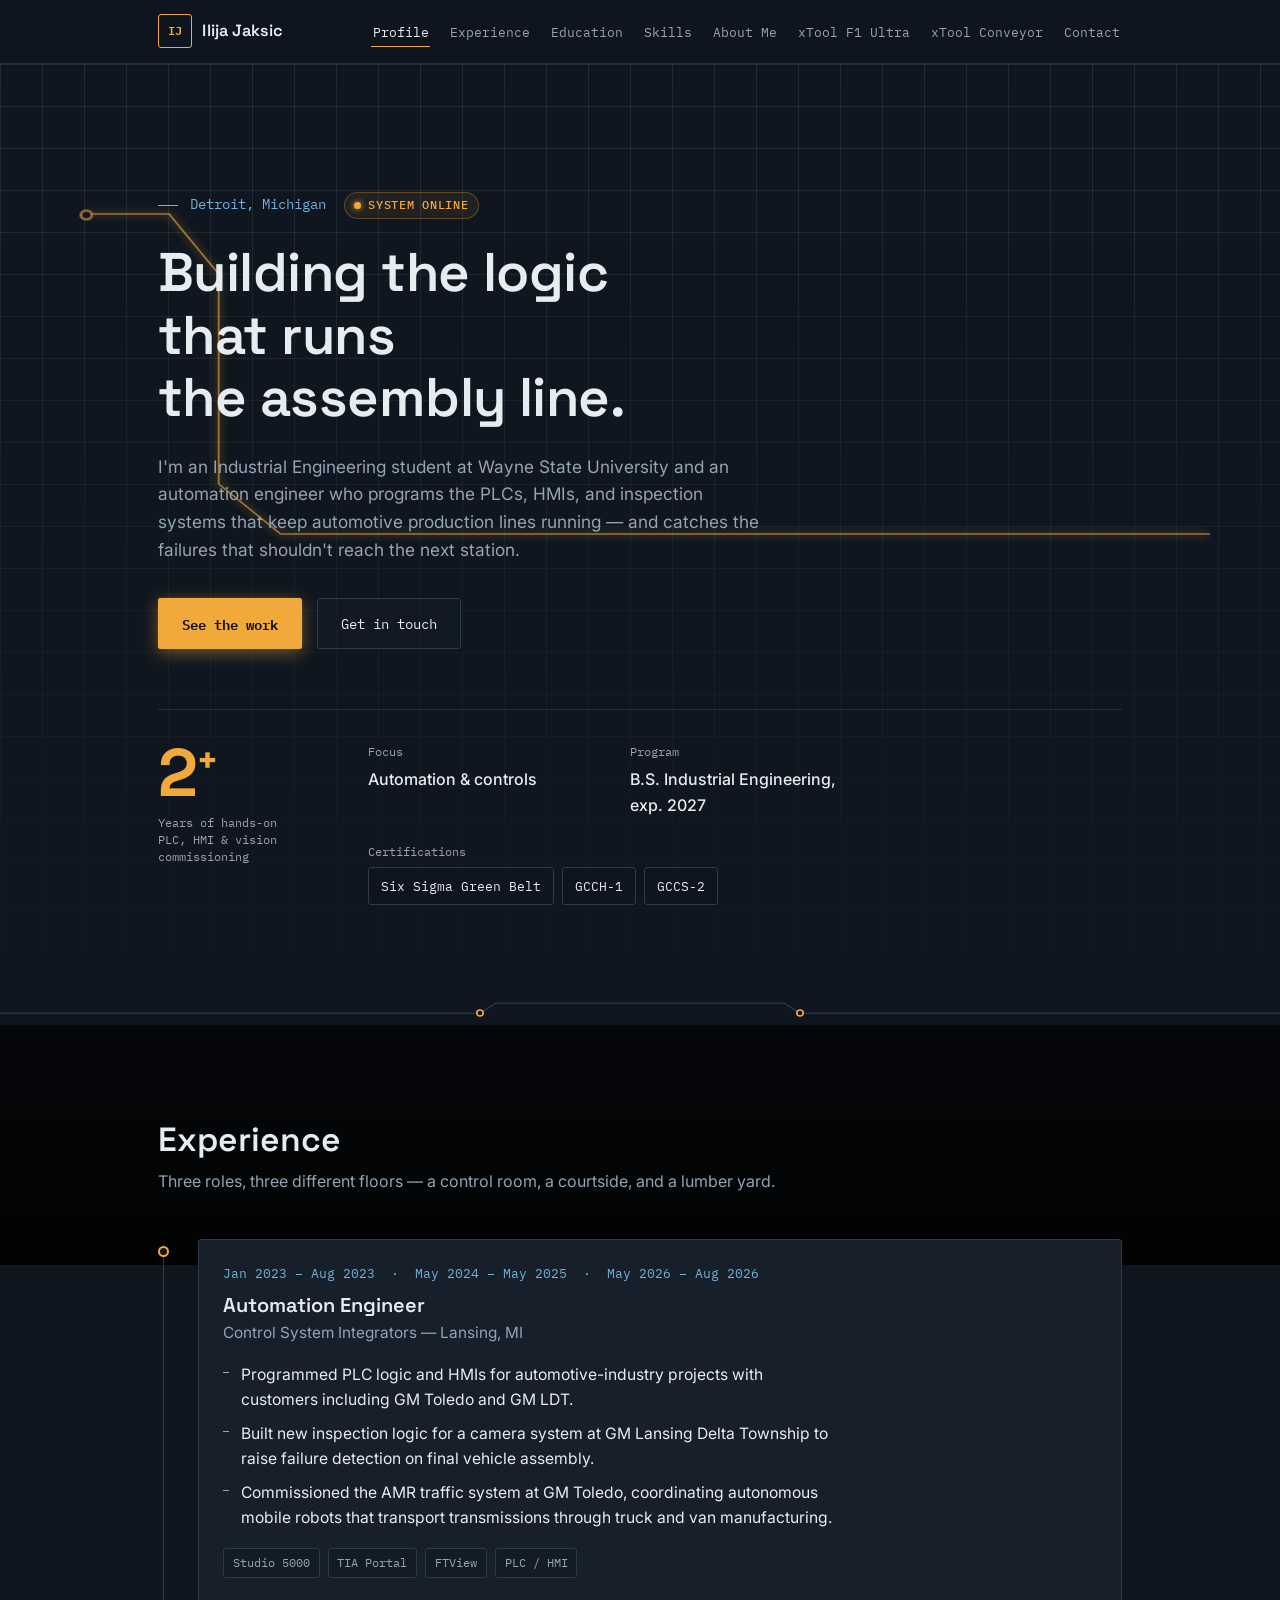
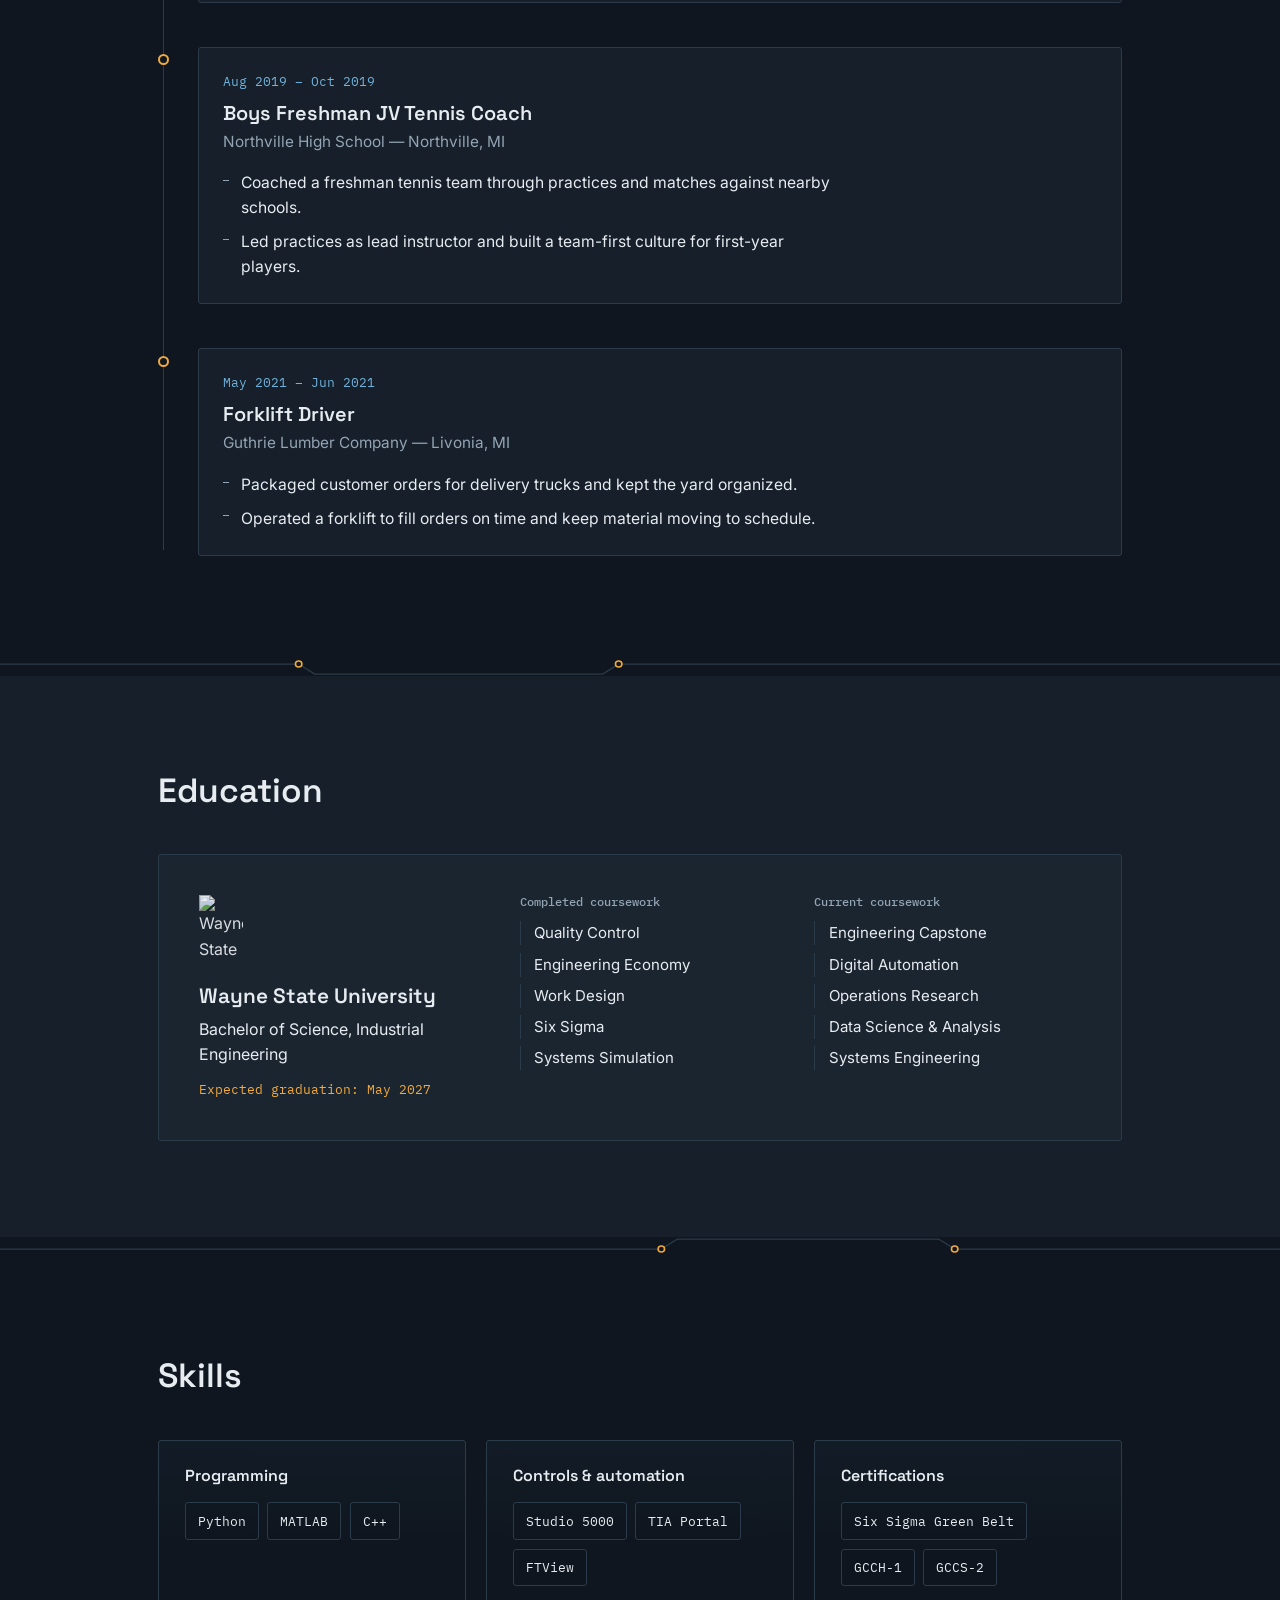
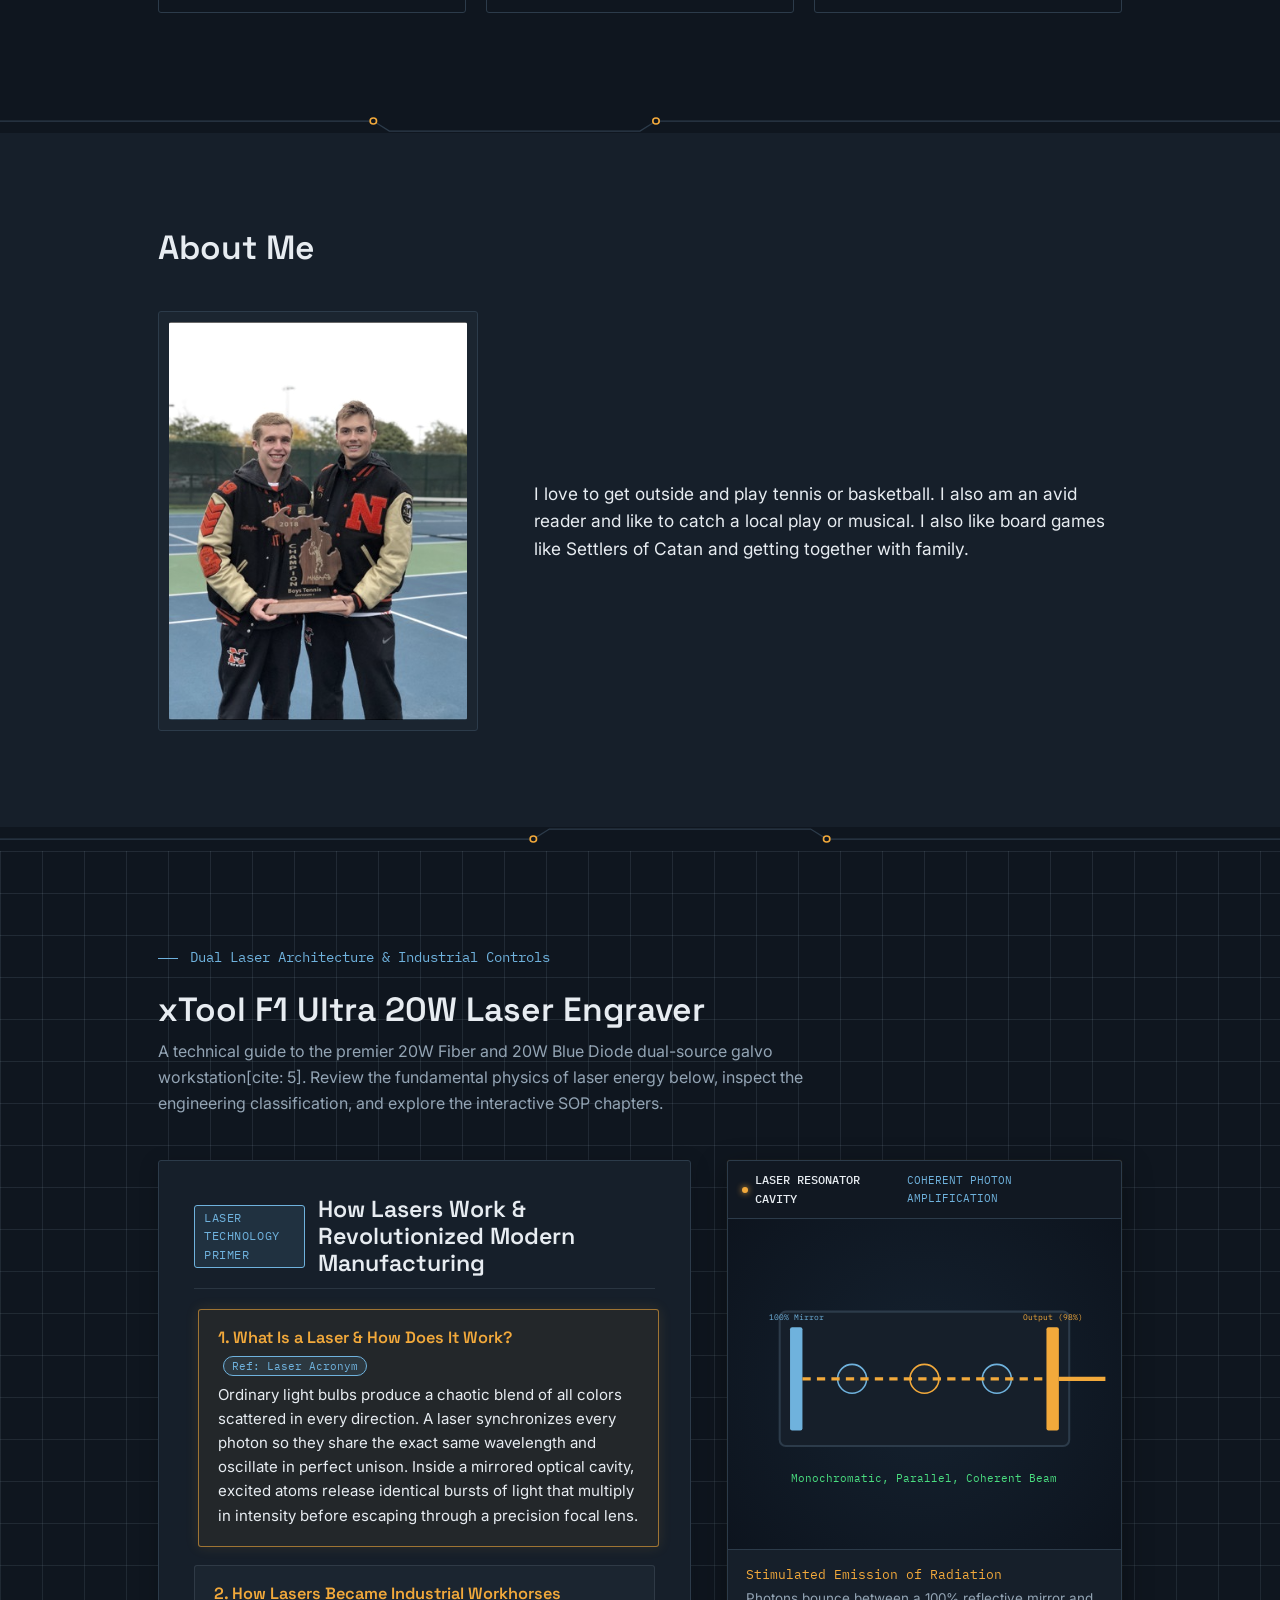
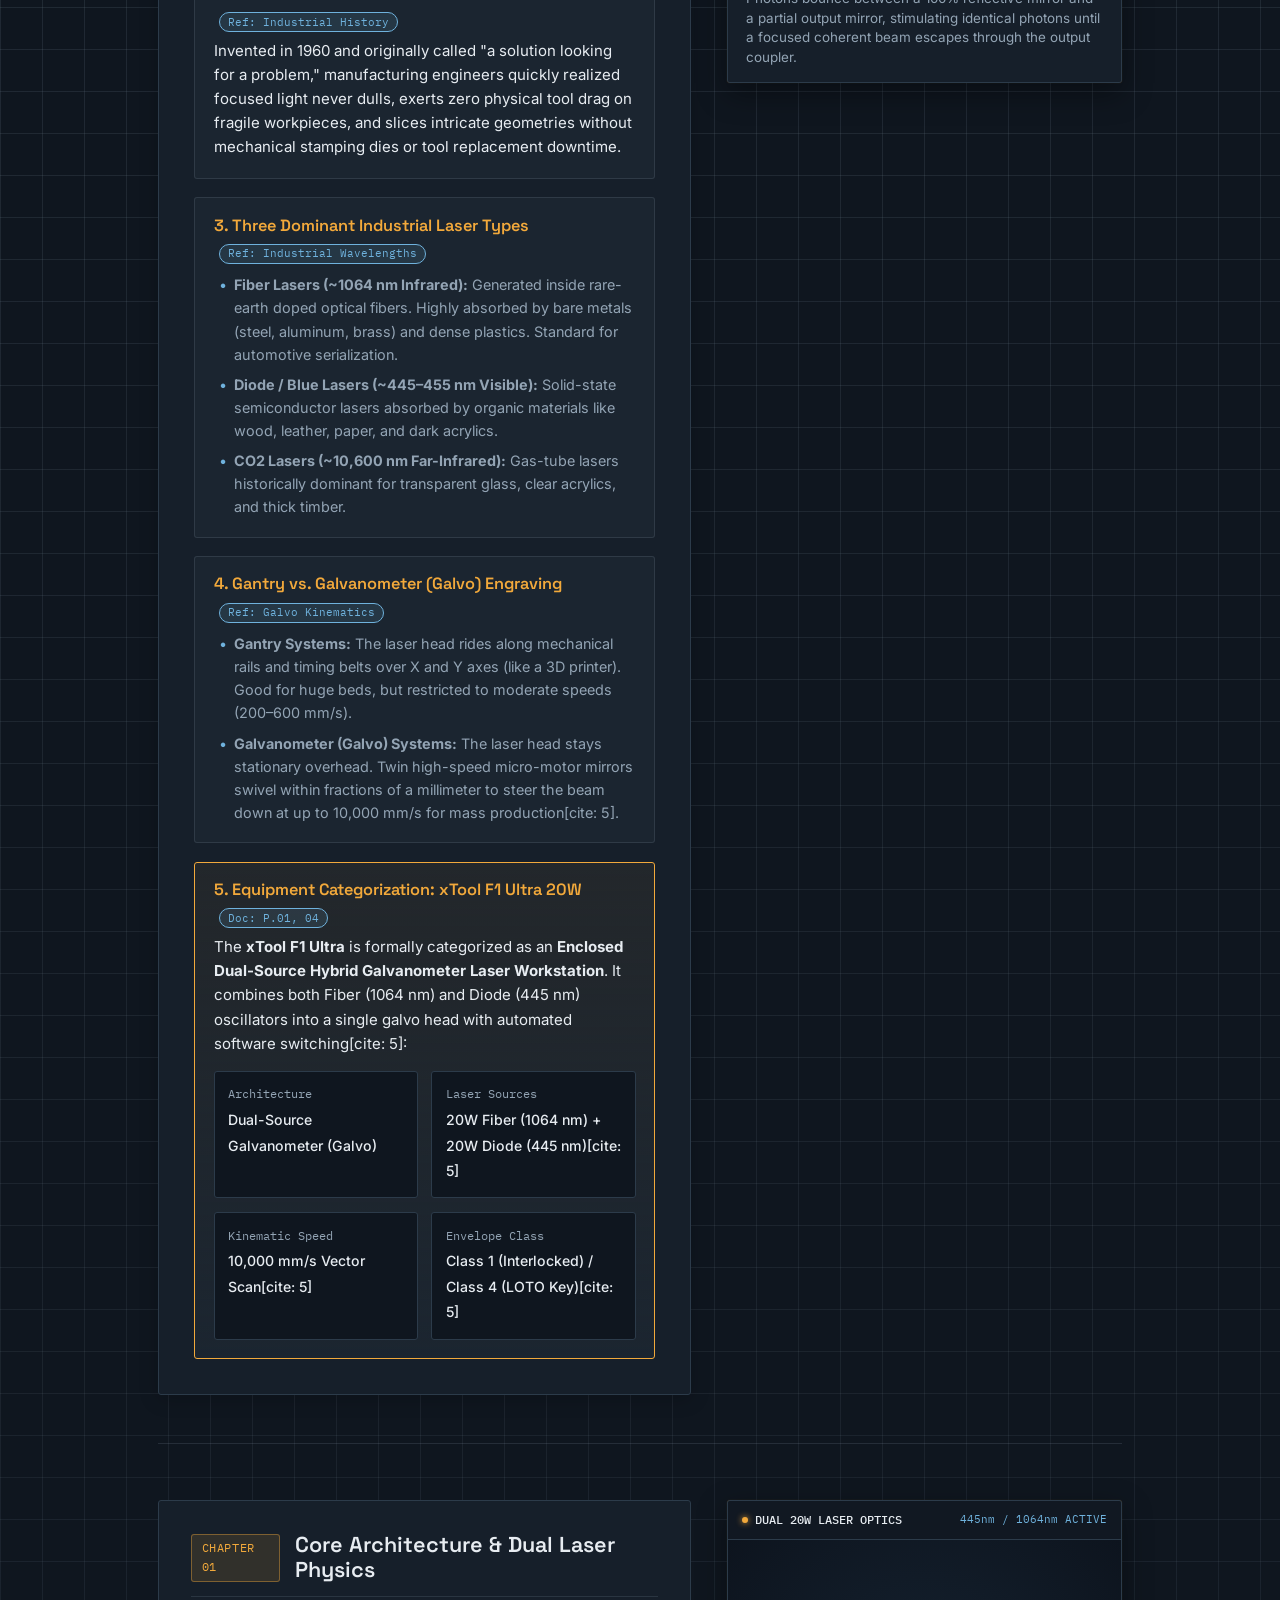
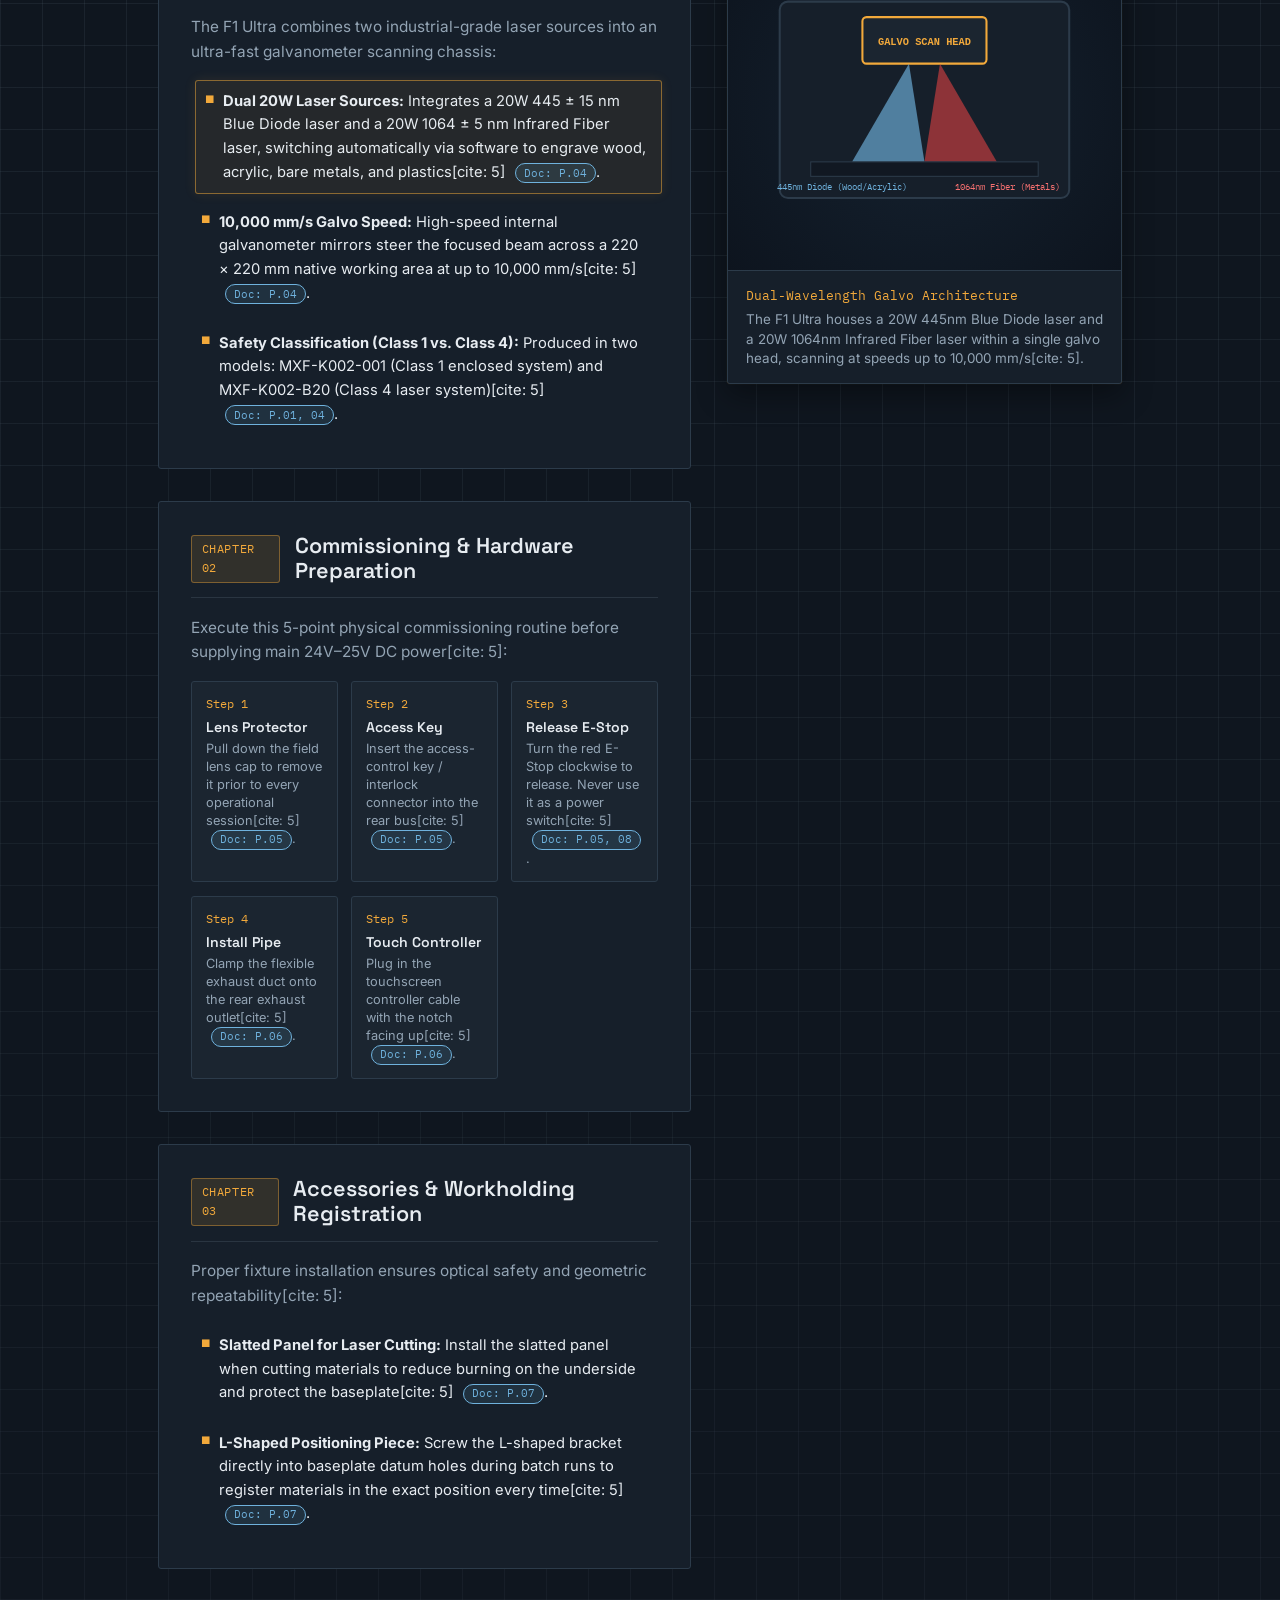
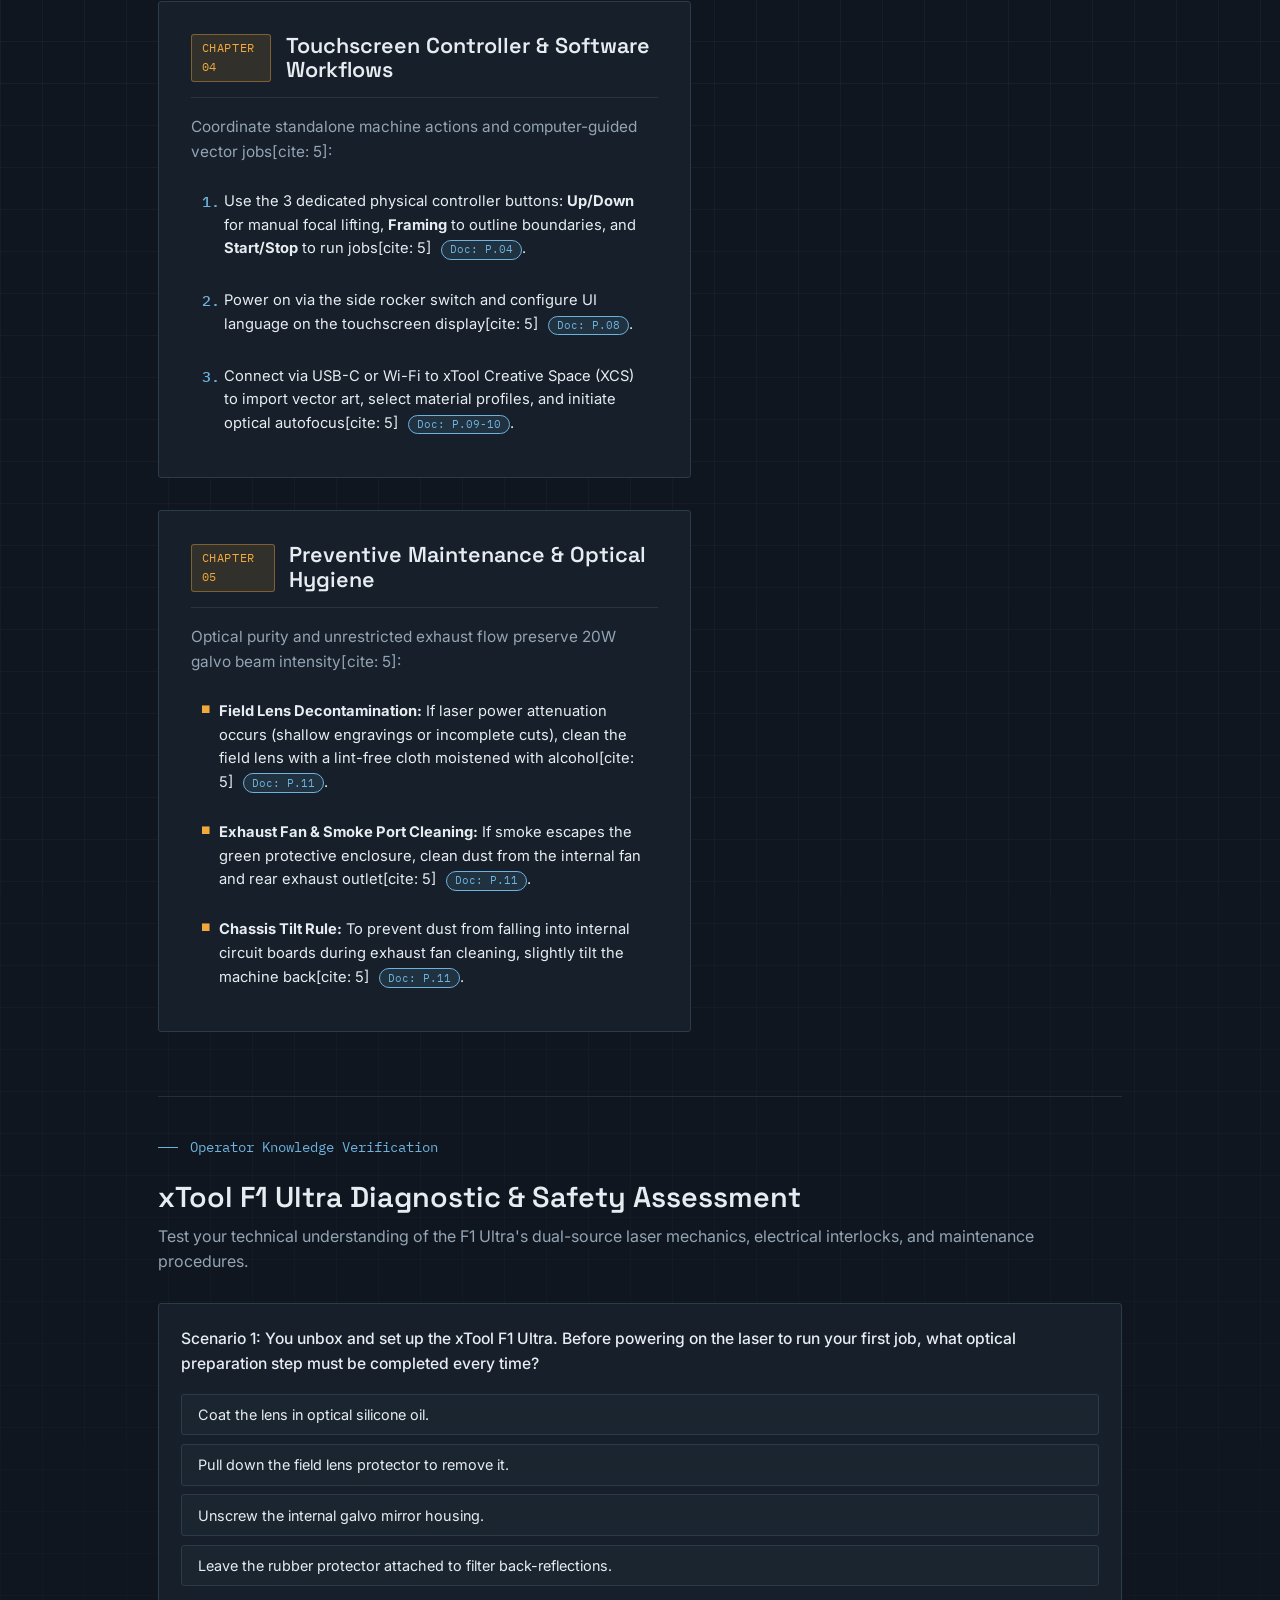
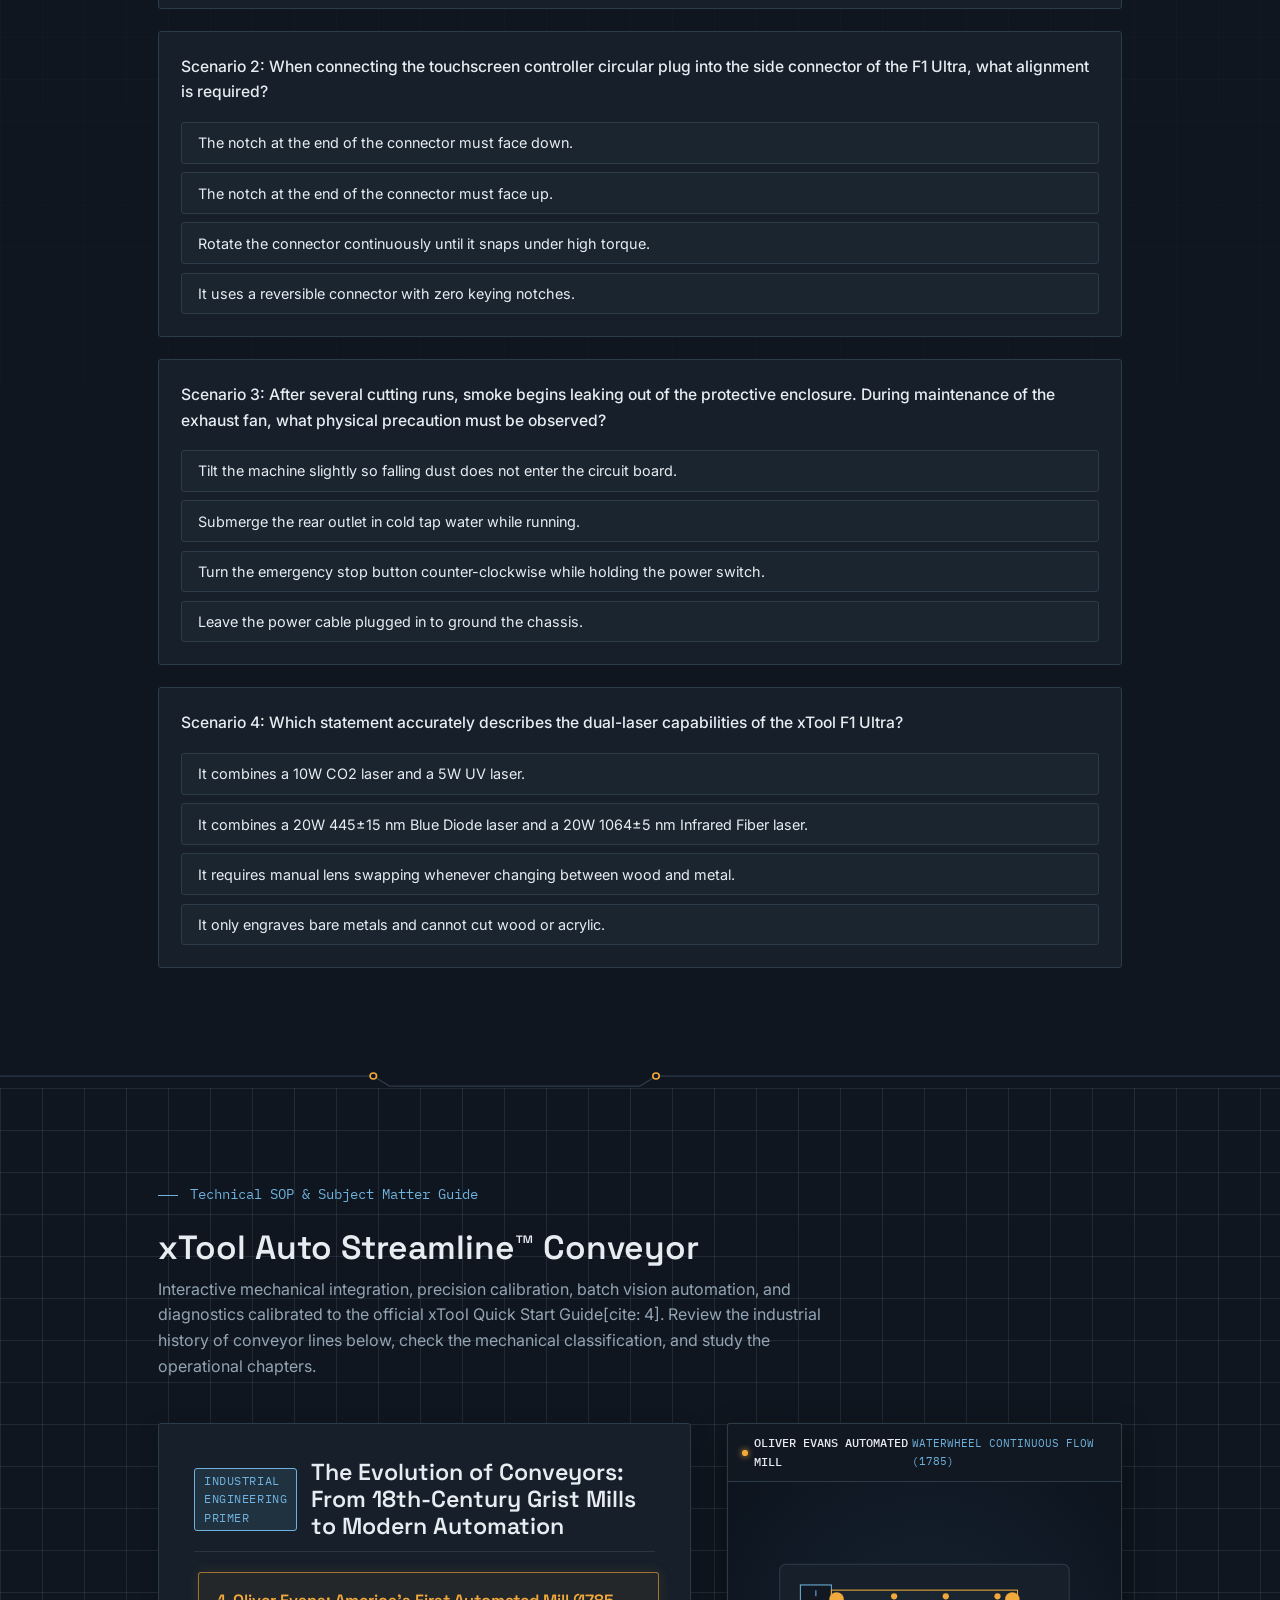
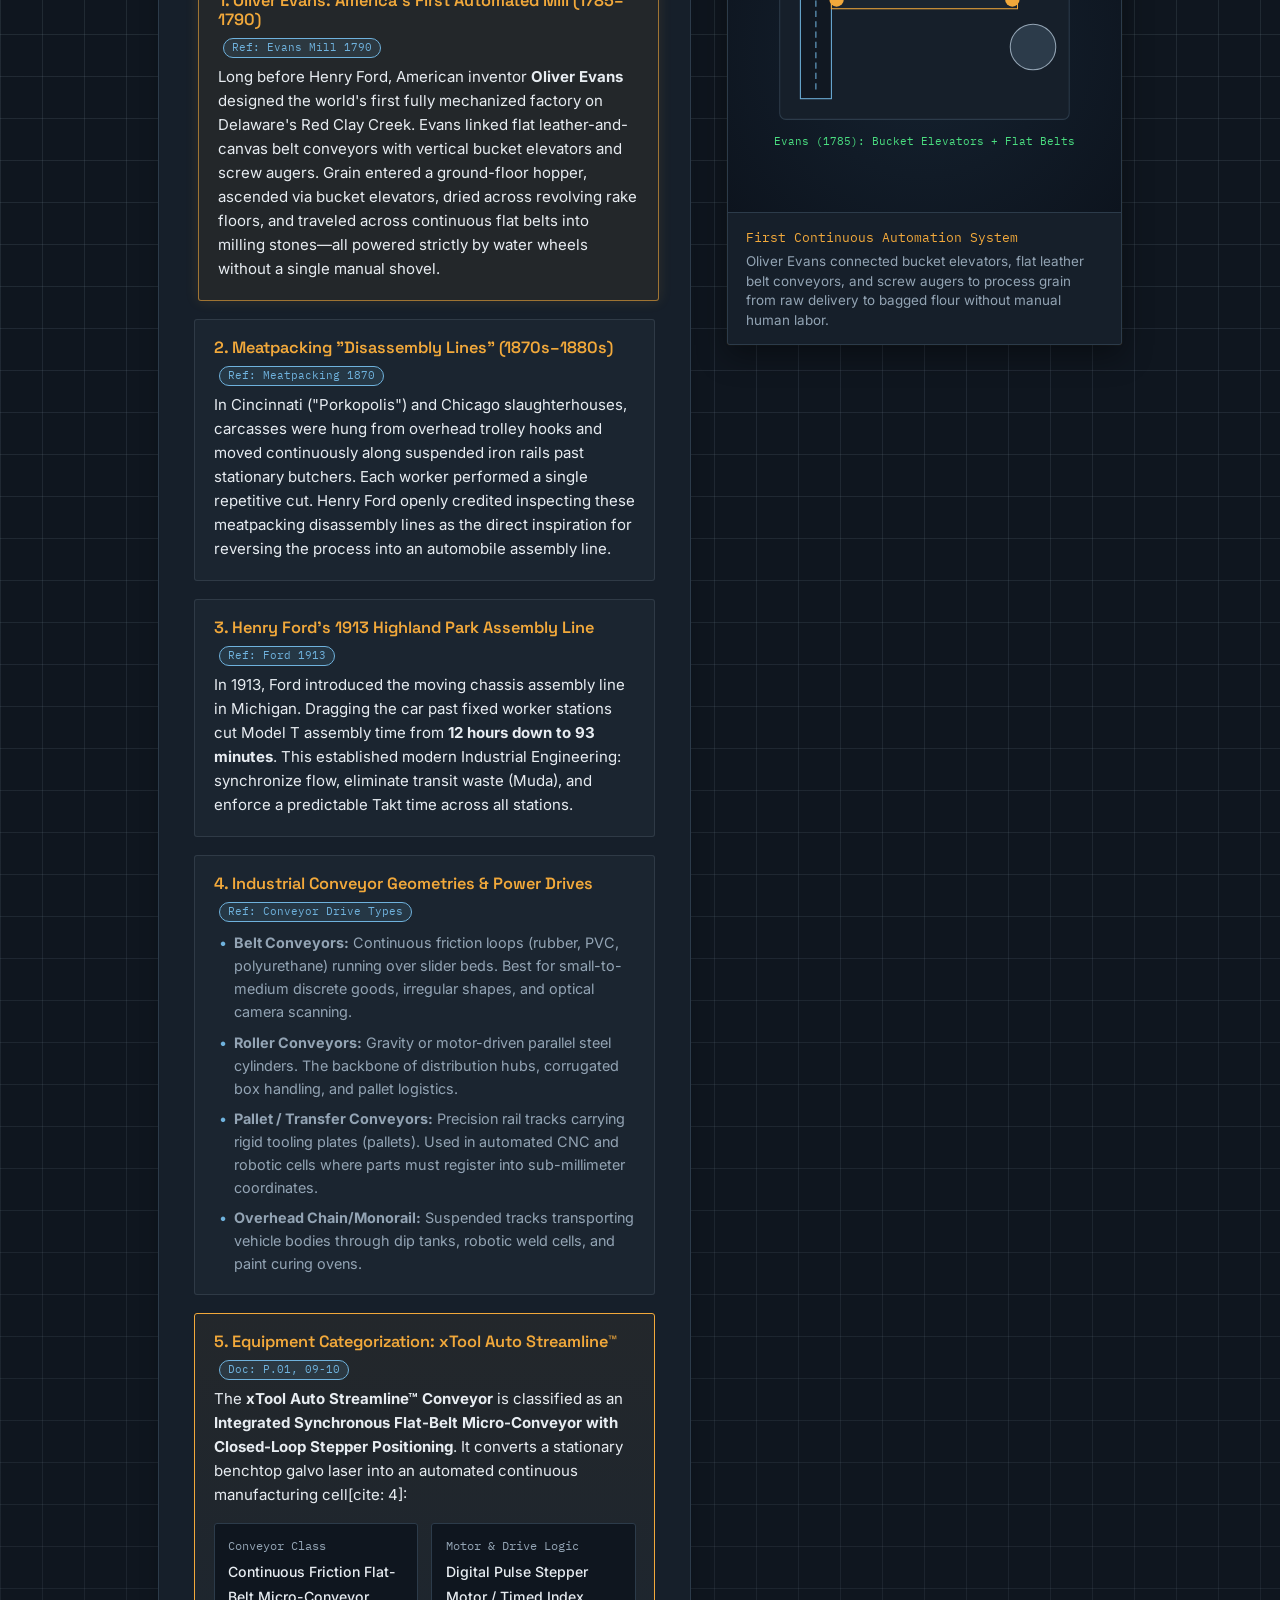
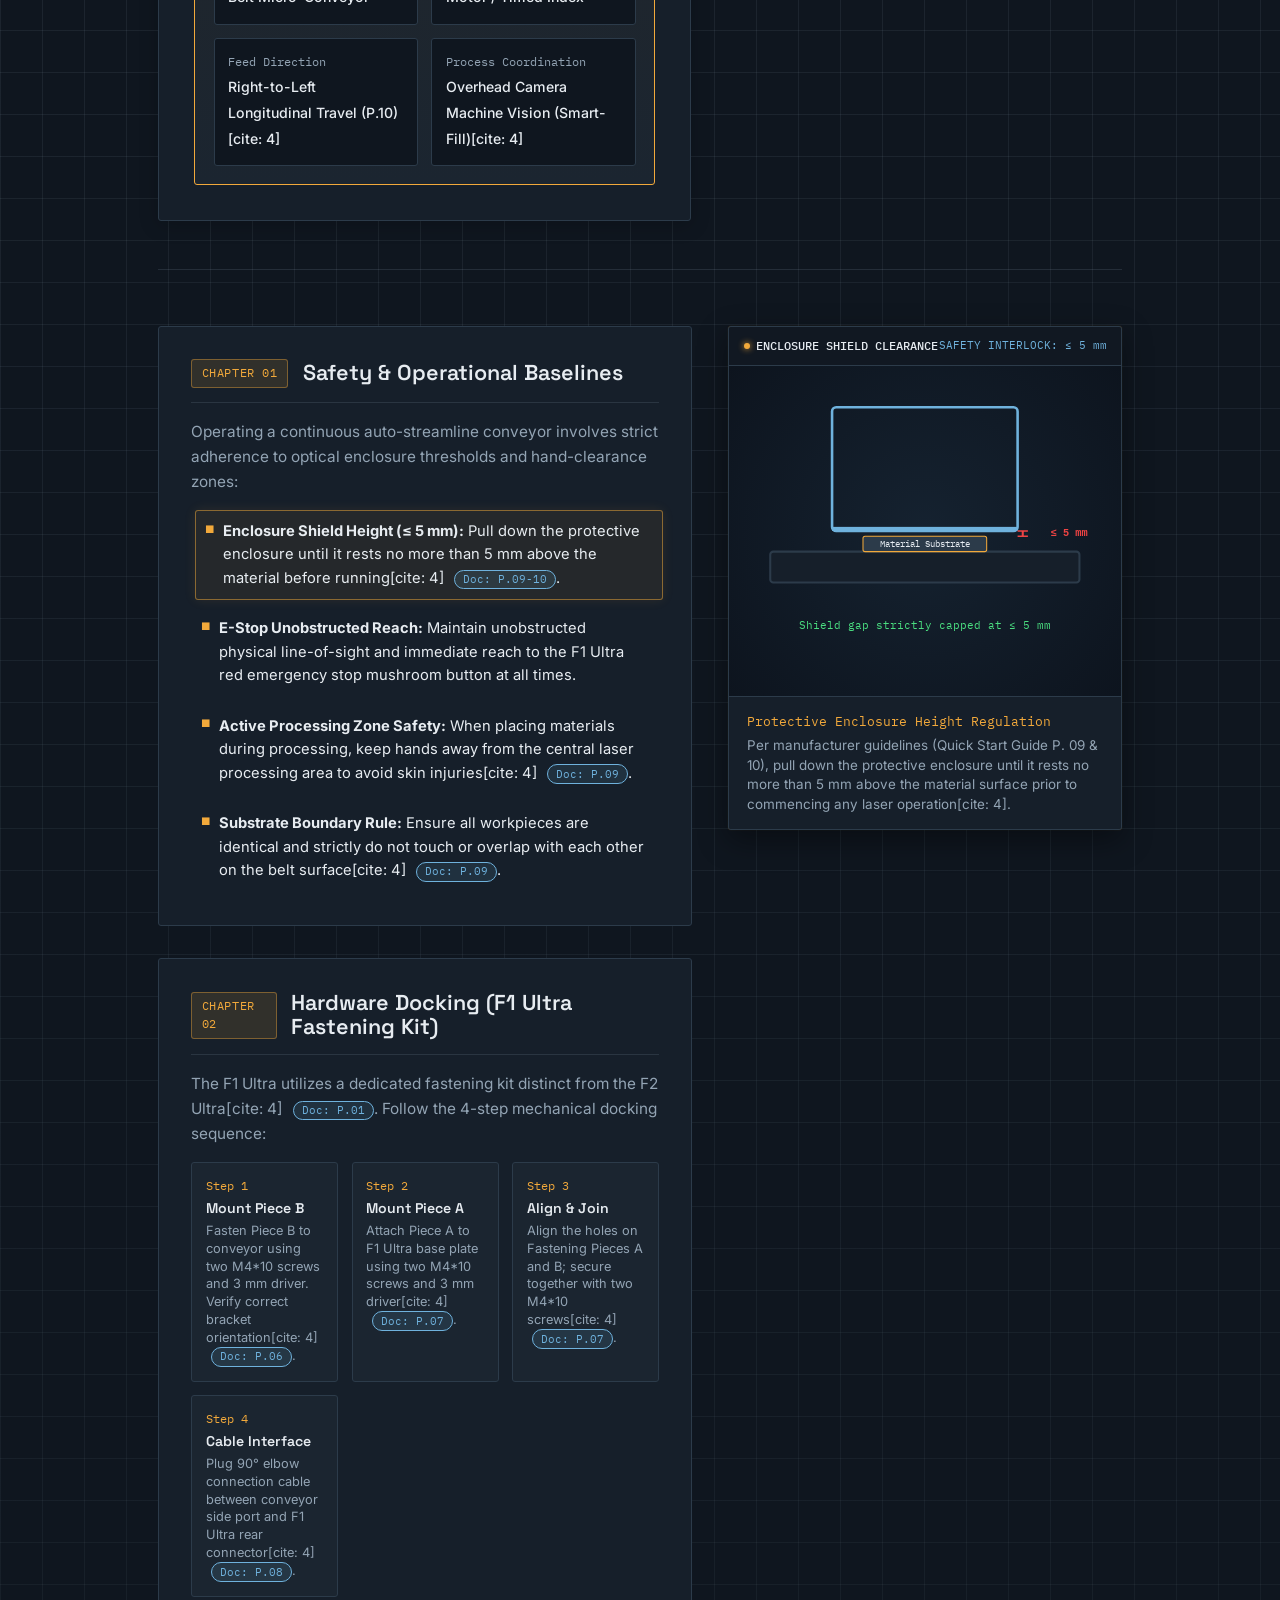
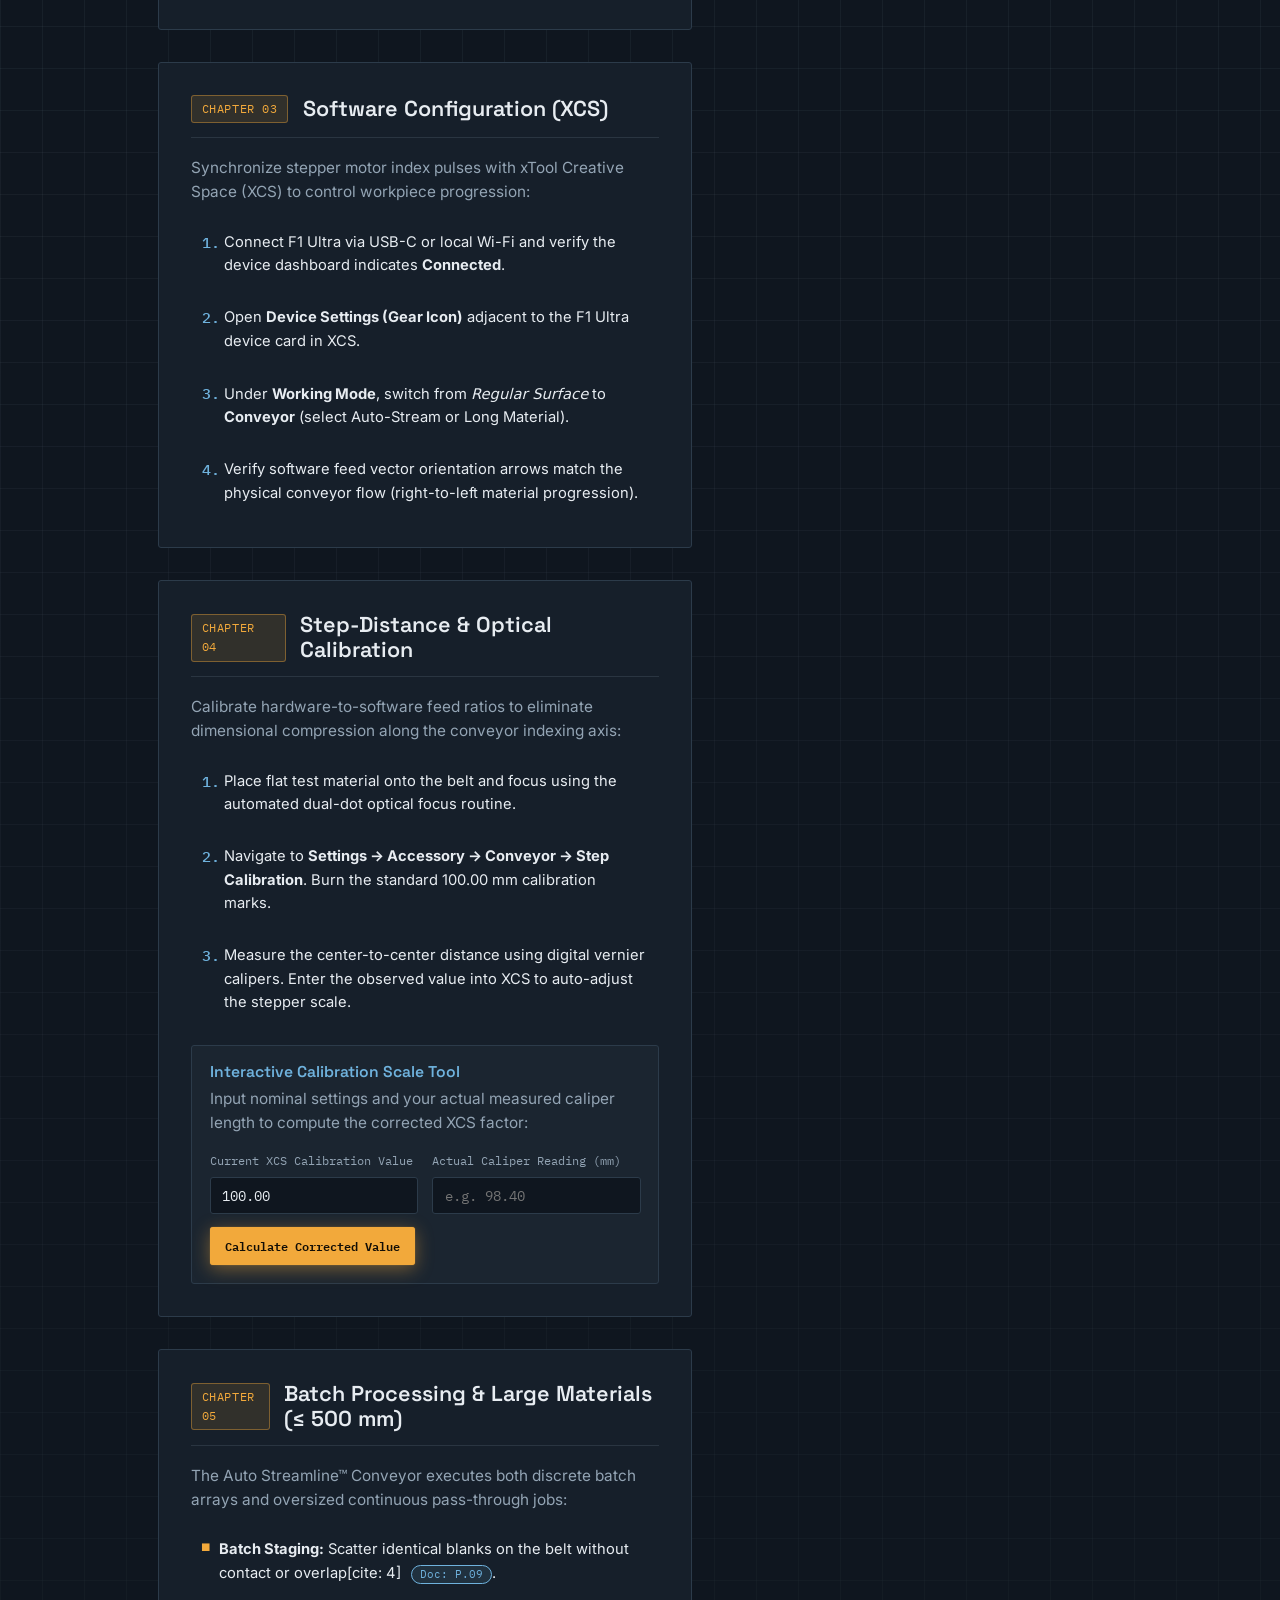
==== commit bb864df4: "Add files via upload trying to revert bad changes" ====
--- a/index.html
+++ b/index.html
@@ -317,4 +317,2122 @@
           <span>Dual Laser Architecture &amp; Industrial Controls</span>
         </div>
         <h2>xTool F1 Ultra 20W Laser Engraver</h2>
-        <p class="section-sub">A technical guide to the world+        <p class="section-sub">A technical guide to the premier 20W Fiber and 20W Blue Diode dual-source galvo workstation[cite: 5]. Review the fundamental physics of laser energy below, inspect the engineering classification, and explore the interactive SOP chapters.</p>
+      </div>
+
+      <!-- INTERACTIVE LASER PRIMER -->
+      <div class="primer-wrapper">
+        <div class="sop-interactive-layout">
+          
+          <div class="sop-chapters-col">
+            <article class="primer-card">
+              <div class="overview-card-header">
+                <span class="overview-badge">Laser Technology Primer</span>
+                <h3>How Lasers Work &amp; Revolutionized Modern Manufacturing</h3>
+              </div>
+              <div class="primer-interactive-list">
+                
+                <div class="primer-interactive-item is-active" data-primer="prim-laser-basics">
+                  <h4>
+                    <span>1. What Is a Laser &amp; How Does It Work?</span>
+                    <span class="cite-tag">
+                      <button type="button" class="cite-pill">Ref: Laser Acronym</button>
+                      <span class="cite-card"><strong>Laser Physics Principle</strong>"Light Amplification by Stimulated Emission of Radiation." Monochromatic, coherent photons focused through optical resonator mirrors.</span>
+                    </span>
+                  </h4>
+                  <p>Ordinary light bulbs produce a chaotic blend of all colors scattered in every direction. A laser synchronizes every photon so they share the exact same wavelength and oscillate in perfect unison. Inside a mirrored optical cavity, excited atoms release identical bursts of light that multiply in intensity before escaping through a precision focal lens.</p>
+                </div>
+
+                <div class="primer-interactive-item" data-primer="prim-laser-industry">
+                  <h4>
+                    <span>2. How Lasers Became Industrial Workhorses</span>
+                    <span class="cite-tag">
+                      <button type="button" class="cite-pill">Ref: Industrial History</button>
+                      <span class="cite-card"><strong>Manufacturing History: 1960–1970s</strong>First developed in 1960. Early industrial adoption focused on drilling diamond wire dies, cutting structural sheet alloys, and eliminating mechanical tool wear.</span>
+                    </span>
+                  </h4>
+                  <p>Invented in 1960 and originally called "a solution looking for a problem," manufacturing engineers quickly realized focused light never dulls, exerts zero physical tool drag on fragile workpieces, and slices intricate geometries without mechanical stamping dies or tool replacement downtime.</p>
+                </div>
+
+                <div class="primer-interactive-item" data-primer="prim-laser-types">
+                  <h4>
+                    <span>3. Three Dominant Industrial Laser Types</span>
+                    <span class="cite-tag">
+                      <button type="button" class="cite-pill">Ref: Industrial Wavelengths</button>
+                      <span class="cite-card"><strong>Optical Absorption Spectra</strong>Fiber (~1064 nm) for metals; Diode (~445–455 nm) for organics/woods; CO₂ (~10,600 nm) for transparent acrylic and glass.</span>
+                    </span>
+                  </h4>
+                  <ul>
+                    <li><strong>Fiber Lasers (~1064 nm Infrared):</strong> Generated inside rare-earth doped optical fibers. Highly absorbed by bare metals (steel, aluminum, brass) and dense plastics. Standard for automotive serialization.</li>
+                    <li><strong>Diode / Blue Lasers (~445–455 nm Visible):</strong> Solid-state semiconductor lasers absorbed by organic materials like wood, leather, paper, and dark acrylics.</li>
+                    <li><strong>CO2 Lasers (~10,600 nm Far-Infrared):</strong> Gas-tube lasers historically dominant for transparent glass, clear acrylics, and thick timber.</li>
+                  </ul>
+                </div>
+
+                <div class="primer-interactive-item" data-primer="prim-laser-kinematics">
+                  <h4>
+                    <span>4. Gantry vs. Galvanometer (Galvo) Engraving</span>
+                    <span class="cite-tag">
+                      <button type="button" class="cite-pill">Ref: Galvo Kinematics</button>
+                      <span class="cite-card"><strong>Kinematic Beam Steering</strong>Gantry systems move mechanical axes at 200–600 mm/s. Galvanometer mirror scanners deflect light at up to 10,000 mm/s for high-volume automated lines[cite: 5].</span>
+                    </span>
+                  </h4>
+                  <ul>
+                    <li><strong>Gantry Systems:</strong> The laser head rides along mechanical rails and timing belts over X and Y axes (like a 3D printer). Good for huge beds, but restricted to moderate speeds (200–600 mm/s).</li>
+                    <li><strong>Galvanometer (Galvo) Systems:</strong> The laser head stays stationary overhead. Twin high-speed micro-motor mirrors swivel within fractions of a millimeter to steer the beam down at up to 10,000 mm/s for mass production[cite: 5].</li>
+                  </ul>
+                </div>
+
+                <div class="primer-interactive-item categorization-card" data-primer="prim-f1-cat">
+                  <h4>
+                    <span>5. Equipment Categorization: xTool F1 Ultra 20W</span>
+                    <span class="cite-tag">
+                      <button type="button" class="cite-pill">Doc: P.01, 04</button>
+                      <span class="cite-card"><strong>Official Machine Taxonomy</strong>Enclosed Dual-Source Hybrid Galvanometer Laser Workstation (20W Fiber + 20W Diode, 10,000 mm/s, Class 1/4)[cite: 5].</span>
+                    </span>
+                  </h4>
+                  <p>The <strong>xTool F1 Ultra</strong> is formally categorized as an <strong>Enclosed Dual-Source Hybrid Galvanometer Laser Workstation</strong>. It combines both Fiber (1064 nm) and Diode (445 nm) oscillators into a single galvo head with automated software switching[cite: 5]:</p>
+                  <div class="categorization-specs-grid">
+                    <div class="spec-block">
+                      <span class="spec-label">Architecture</span>
+                      <span class="spec-val">Dual-Source Galvanometer (Galvo)</span>
+                    </div>
+                    <div class="spec-block">
+                      <span class="spec-label">Laser Sources</span>
+                      <span class="spec-val">20W Fiber (1064 nm) + 20W Diode (445 nm)[cite: 5]</span>
+                    </div>
+                    <div class="spec-block">
+                      <span class="spec-label">Kinematic Speed</span>
+                      <span class="spec-val">10,000 mm/s Vector Scan[cite: 5]</span>
+                    </div>
+                    <div class="spec-block">
+                      <span class="spec-label">Envelope Class</span>
+                      <span class="spec-val">Class 1 (Interlocked) / Class 4 (LOTO Key)[cite: 5]</span>
+                    </div>
+                  </div>
+                </div>
+
+              </div>
+            </article>
+          </div>
+
+          <!-- Right Monitor for Laser Primer -->
+          <aside class="sop-stage-col" aria-label="Laser Concept Monitor">
+            <div class="stage-monitor">
+              <div class="stage-top-bar">
+                <span class="stage-title" id="laserPrimerTitle">LASER RESONATOR CAVITY</span>
+                <span class="stage-status" id="laserPrimerStatus">COHERENT PHOTON AMPLIFICATION</span>
+              </div>
+              <div class="stage-canvas-area" id="laserPrimerCanvas"></div>
+              <div class="stage-caption-bar">
+                <p class="stage-caption-title" id="laserPrimerCaptionTitle">Stimulated Emission of Radiation</p>
+                <p class="stage-caption-desc" id="laserPrimerCaptionDesc">Photons bounce between a 100% reflective mirror and a partial output mirror, stimulating identical photons until a focused coherent beam escapes through the output coupler.</p>
+              </div>
+            </div>
+          </aside>
+
+        </div>
+      </div>
+
+      <!-- INTERACTIVE SOP CHAPTERS LAYOUT -->
+      <div class="sop-interactive-layout">
+        
+        <!-- Left: F1 Ultra Chapters -->
+        <div class="sop-chapters-col">
+
+          <!-- Chapter 1 -->
+          <article class="sop-chapter">
+            <header class="chapter-header">
+              <span class="chapter-badge">Chapter 01</span>
+              <h3>Core Architecture &amp; Dual Laser Physics</h3>
+            </header>
+            <div class="chapter-content">
+              <p>The F1 Ultra combines two industrial-grade laser sources into an ultra-fast galvanometer scanning chassis:</p>
+              <ul class="sop-list">
+                <li class="interactive-item is-active" data-stage="f1-duallaser">
+                  <strong>Dual 20W Laser Sources:</strong> Integrates a 20W 445 ± 15 nm Blue Diode laser and a 20W 1064 ± 5 nm Infrared Fiber laser, switching automatically via software to engrave wood, acrylic, bare metals, and plastics[cite: 5]
+                  <span class="cite-tag">
+                    <button type="button" class="cite-pill" aria-label="Citation">Doc: P.04</button>
+                    <span class="cite-card"><strong>Quick Start Guide: P. 04</strong>"Laser module: 445 ± 15 nm blue-light laser (20 W) / 1064 ± 5 nm fiber infrared laser (20 W)."[cite: 5]</span>
+                  </span>.
+                </li>
+                <li class="interactive-item" data-stage="f1-speed">
+                  <strong>10,000 mm/s Galvo Speed:</strong> High-speed internal galvanometer mirrors steer the focused beam across a 220 × 220 mm native working area at up to 10,000 mm/s[cite: 5]
+                  <span class="cite-tag">
+                    <button type="button" class="cite-pill" aria-label="Citation">Doc: P.04</button>
+                    <span class="cite-card"><strong>Quick Start Guide: P. 04</strong>"Internal working area: 220 mm × 220 mm. Maximum processing speed: 10,000 mm/s."[cite: 5]</span>
+                  </span>.
+                </li>
+                <li class="interactive-item" data-stage="f1-models">
+                  <strong>Safety Classification (Class 1 vs. Class 4):</strong> Produced in two models: MXF-K002-001 (Class 1 enclosed system) and MXF-K002-B20 (Class 4 laser system)[cite: 5]
+                  <span class="cite-tag">
+                    <button type="button" class="cite-pill" aria-label="Citation">Doc: P.01, 04</button>
+                    <span class="cite-card"><strong>Quick Start Guide: P. 01 &amp; 04</strong>"xTool F1 Ultra comes in two models: MXF-K002-001 (Class 1) and MXF-K002-B20 (Class 4)."[cite: 5]</span>
+                  </span>.
+                </li>
+              </ul>
+            </div>
+          </article>
+
+          <!-- Chapter 2 -->
+          <article class="sop-chapter">
+            <header class="chapter-header">
+              <span class="chapter-badge">Chapter 02</span>
+              <h3>Commissioning &amp; Hardware Preparation</h3>
+            </header>
+            <div class="chapter-content">
+              <p>Execute this 5-point physical commissioning routine before supplying main 24V–25V DC power[cite: 5]:</p>
+              <div class="sop-steps-grid">
+                <div class="sop-step-box interactive-item" data-stage="f1-lensprotector">
+                  <span class="step-num">Step 1</span>
+                  <h4>Lens Protector</h4>
+                  <p>Pull down the field lens cap to remove it prior to every operational session[cite: 5]
+                    <span class="cite-tag">
+                      <button type="button" class="cite-pill" aria-label="Citation">Doc: P.05</button>
+                      <span class="cite-card"><strong>Quick Start Guide: P. 05</strong>"Pull down the field lens protector to remove it... Ensure that the protector is removed every time before you use the machine."[cite: 5]</span>
+                    </span>.
+                  </p>
+                </div>
+                <div class="sop-step-box interactive-item" data-stage="f1-key">
+                  <span class="step-num">Step 2</span>
+                  <h4>Access Key</h4>
+                  <p>Insert the access-control key / interlock connector into the rear bus[cite: 5]
+                    <span class="cite-tag">
+                      <button type="button" class="cite-pill" aria-label="Citation">Doc: P.05</button>
+                      <span class="cite-card"><strong>Quick Start Guide: P. 05</strong>"Insert the key. You can remove the key to disable the processing and related functions of the machine."[cite: 5]</span>
+                    </span>.
+                  </p>
+                </div>
+                <div class="sop-step-box interactive-item" data-stage="f1-estop">
+                  <span class="step-num">Step 3</span>
+                  <h4>Release E-Stop</h4>
+                  <p>Turn the red E-Stop clockwise to release. Never use it as a power switch[cite: 5]
+                    <span class="cite-tag">
+                      <button type="button" class="cite-pill" aria-label="Citation">Doc: P.05, 08</button>
+                      <span class="cite-card"><strong>Quick Start Guide: P. 05 &amp; 08</strong>"Ensure that the emergency stop button is released... Do not use the emergency stop button as a power switch."[cite: 5]</span>
+                    </span>.
+                  </p>
+                </div>
+                <div class="sop-step-box interactive-item" data-stage="f1-pipe">
+                  <span class="step-num">Step 4</span>
+                  <h4>Install Pipe</h4>
+                  <p>Clamp the flexible exhaust duct onto the rear exhaust outlet[cite: 5]
+                    <span class="cite-tag">
+                      <button type="button" class="cite-pill" aria-label="Citation">Doc: P.06</button>
+                      <span class="cite-card"><strong>Quick Start Guide: P. 06</strong>"Install the pipe." Connects directly to smoke outlet or purifier[cite: 5].</span>
+                    </span>.
+                  </p>
+                </div>
+                <div class="sop-step-box interactive-item" data-stage="f1-controller">
+                  <span class="step-num">Step 5</span>
+                  <h4>Touch Controller</h4>
+                  <p>Plug in the touchscreen controller cable with the notch facing up[cite: 5]
+                    <span class="cite-tag">
+                      <button type="button" class="cite-pill" aria-label="Citation">Doc: P.06</button>
+                      <span class="cite-card"><strong>Quick Start Guide: P. 06</strong>"To insert the connector, ensure that the notch at the end faces up."[cite: 5]</span>
+                    </span>.
+                  </p>
+                </div>
+              </div>
+            </div>
+          </article>
+
+          <!-- Chapter 3 -->
+          <article class="sop-chapter">
+            <header class="chapter-header">
+              <span class="chapter-badge">Chapter 03</span>
+              <h3>Accessories &amp; Workholding Registration</h3>
+            </header>
+            <div class="chapter-content">
+              <p>Proper fixture installation ensures optical safety and geometric repeatability[cite: 5]:</p>
+              <ul class="sop-list">
+                <li class="interactive-item" data-stage="f1-slatted">
+                  <strong>Slatted Panel for Laser Cutting:</strong> Install the slatted panel when cutting materials to reduce burning on the underside and protect the baseplate[cite: 5]
+                  <span class="cite-tag">
+                    <button type="button" class="cite-pill" aria-label="Citation">Doc: P.07</button>
+                    <span class="cite-card"><strong>Quick Start Guide: P. 07</strong>"To cut a material, you are advised to use the slatted panel. It can reduce the areas burned during material processing and protect the baseplate."[cite: 5]</span>
+                  </span>.
+                </li>
+                <li class="interactive-item" data-stage="f1-lpiece">
+                  <strong>L-Shaped Positioning Piece:</strong> Screw the L-shaped bracket directly into baseplate datum holes during batch runs to register materials in the exact position every time[cite: 5]
+                  <span class="cite-tag">
+                    <button type="button" class="cite-pill" aria-label="Citation">Doc: P.07</button>
+                    <span class="cite-card"><strong>Quick Start Guide: P. 07</strong>"During batch processing, the L-shaped positioning piece can help you place a material in the same position every time."[cite: 5]</span>
+                  </span>.
+                </li>
+              </ul>
+            </div>
+          </article>
+
+          <!-- Chapter 4 -->
+          <article class="sop-chapter">
+            <header class="chapter-header">
+              <span class="chapter-badge">Chapter 04</span>
+              <h3>Touchscreen Controller &amp; Software Workflows</h3>
+            </header>
+            <div class="chapter-content">
+              <p>Coordinate standalone machine actions and computer-guided vector jobs[cite: 5]:</p>
+              <ol class="sop-ordered-list">
+                <li class="interactive-item" data-stage="f1-touchbuttons">
+                  Use the 3 dedicated physical controller buttons: <strong>Up/Down</strong> for manual focal lifting, <strong>Framing</strong> to outline boundaries, and <strong>Start/Stop</strong> to run jobs[cite: 5]
+                  <span class="cite-tag">
+                    <button type="button" class="cite-pill" aria-label="Citation">Doc: P.04</button>
+                    <span class="cite-card"><strong>Quick Start Guide: P. 04</strong>"Up/Down button: Lifts/lowers laser module. Framing button: Starts/stops framing. Start/Stop button: Starts/stops material processing."[cite: 5]</span>
+                  </span>.
+                </li>
+                <li class="interactive-item" data-stage="f1-language">
+                  Power on via the side rocker switch and configure UI language on the touchscreen display[cite: 5]
+                  <span class="cite-tag">
+                    <button type="button" class="cite-pill" aria-label="Citation">Doc: P.08</button>
+                    <span class="cite-card"><strong>Quick Start Guide: P. 08</strong>"Press the power switch to turn on xTool F1 Ultra... Set up the language of the touchscreen controller."[cite: 5]</span>
+                  </span>.
+                </li>
+                <li class="interactive-item" data-stage="f1-xcssoftware">
+                  Connect via USB-C or Wi-Fi to xTool Creative Space (XCS) to import vector art, select material profiles, and initiate optical autofocus[cite: 5]
+                  <span class="cite-tag">
+                    <button type="button" class="cite-pill" aria-label="Citation">Doc: P.09-10</button>
+                    <span class="cite-card"><strong>Quick Start Guide: P. 09 &amp; 10</strong>"Use software to operate xTool F1 Ultra... connect xTool F1 Ultra in the software."[cite: 5]</span>
+                  </span>.
+                </li>
+              </ol>
+            </div>
+          </article>
+
+          <!-- Chapter 5 -->
+          <article class="sop-chapter">
+            <header class="chapter-header">
+              <span class="chapter-badge">Chapter 05</span>
+              <h3>Preventive Maintenance &amp; Optical Hygiene</h3>
+            </header>
+            <div class="chapter-content">
+              <p>Optical purity and unrestricted exhaust flow preserve 20W galvo beam intensity[cite: 5]:</p>
+              <ul class="sop-list">
+                <li class="interactive-item" data-stage="f1-lensclean">
+                  <strong>Field Lens Decontamination:</strong> If laser power attenuation occurs (shallow engravings or incomplete cuts), clean the field lens with a lint-free cloth moistened with alcohol[cite: 5]
+                  <span class="cite-tag">
+                    <button type="button" class="cite-pill" aria-label="Citation">Doc: P.11</button>
+                    <span class="cite-card"><strong>Quick Start Guide: P. 11</strong>"Disconnect power before maintaining... clean it with the lint-free cloth moistened with alcohol."[cite: 5]</span>
+                  </span>.
+                </li>
+                <li class="interactive-item" data-stage="f1-fanexhaust">
+                  <strong>Exhaust Fan &amp; Smoke Port Cleaning:</strong> If smoke escapes the green protective enclosure, clean dust from the internal fan and rear exhaust outlet[cite: 5]
+                  <span class="cite-tag">
+                    <button type="button" class="cite-pill" aria-label="Citation">Doc: P.11</button>
+                    <span class="cite-card"><strong>Quick Start Guide: P. 11</strong>"If smoke runs out of the protective enclosure, the fan and smoke outlet may be blocked due to dust. Clean them."[cite: 5]</span>
+                  </span>.
+                </li>
+                <li class="interactive-item" data-stage="f1-tiltrule">
+                  <strong>Chassis Tilt Rule:</strong> To prevent dust from falling into internal circuit boards during exhaust fan cleaning, slightly tilt the machine back[cite: 5]
+                  <span class="cite-tag">
+                    <button type="button" class="cite-pill" aria-label="Citation">Doc: P.11</button>
+                    <span class="cite-card"><strong>Quick Start Guide: P. 11</strong>"To avoid dust falling into the circuit board, slightly tilt the machine."[cite: 5]</span>
+                  </span>.
+                </li>
+              </ul>
+            </div>
+          </article>
+
+        </div>
+
+        <!-- Right: Sticky Live Animation Monitor for F1 Ultra Chapters -->
+        <aside class="sop-stage-col" aria-label="Interactive Visual Stage">
+          <div class="stage-monitor">
+            <div class="stage-top-bar">
+              <span class="stage-title" id="f1StageTitle">DUAL 20W LASER OPTICS</span>
+              <span class="stage-status" id="f1StageStatus">GALVO BEAM ACTIVE</span>
+            </div>
+            
+            <div class="stage-canvas-area" id="f1StageCanvas"></div>
+
+            <div class="stage-caption-bar">
+              <p class="stage-caption-title" id="f1StageCaptionTitle">Dual-Source Laser Galvo Head</p>
+              <p class="stage-caption-desc" id="f1StageCaptionDesc">The F1 Ultra houses both a 20W 445nm blue diode laser and a 20W 1064nm infrared fiber laser, delivering sub-millimeter precision at speeds up to 10,000 mm/s[cite: 5].</p>
+            </div>
+          </div>
+        </aside>
+
+      </div>
+
+      <!-- F1 ULTRA TROUBLESHOOTING QUIZ -->
+      <div id="f1-ultra-quiz" class="quiz-wrapper">
+        <div class="quiz-header">
+          <div class="eyebrow-line">
+            <span class="eyebrow-tick" aria-hidden="true"></span>
+            <span>Operator Knowledge Verification</span>
+          </div>
+          <h3>xTool F1 Ultra Diagnostic &amp; Safety Assessment</h3>
+          <p class="section-sub">Test your technical understanding of the F1 Ultra's dual-source laser mechanics, electrical interlocks, and maintenance procedures.</p>
+        </div>
+
+        <div id="f1QuizContainer" class="quiz-container"></div>
+
+        <div id="f1QuizScoreCard" class="quiz-score-card" style="display: none;">
+          <h4>Assessment Complete</h4>
+          <p class="score-display" id="f1ScoreText">You scored 4 / 4</p>
+          <p class="score-evaluation" id="f1EvalText"></p>
+          <button class="btn btn-ghost" id="resetF1QuizBtn" type="button" style="margin-top:1rem; cursor:pointer;">Retake Assessment</button>
+        </div>
+      </div>
+
+    </div>
+  </section>
+
+  <!-- Circuit Trace Divider -->
+  <div class="section-trace-divider" aria-hidden="true">
+    <svg viewBox="0 0 1200 24" preserveAspectRatio="none">
+      <path d="M 0 12 L 350 12 L 365 22 L 600 22 L 615 12 L 1200 12" />
+      <circle cx="350" cy="12" r="3" />
+      <circle cx="615" cy="12" r="3" />
+    </svg>
+  </div>
+
+  <!-- XTOOL CONVEYOR INTERACTIVE SUITE -->
+  <section id="xtool-conveyor" class="section">
+    <div class="grid-backdrop" aria-hidden="true"></div>
+    <div class="section-inner">
+      <div class="section-head">
+        <div class="eyebrow-line">
+          <span class="eyebrow-tick" aria-hidden="true"></span>
+          <span>Technical SOP &amp; Subject Matter Guide</span>
+        </div>
+        <h2>xTool Auto Streamline&trade; Conveyor</h2>
+        <p class="section-sub">Interactive mechanical integration, precision calibration, batch vision automation, and diagnostics calibrated to the official xTool Quick Start Guide[cite: 4]. Review the industrial history of conveyor lines below, check the mechanical classification, and study the operational chapters.</p>
+      </div>
+
+      <!-- INTERACTIVE CONVEYOR PRIMER -->
+      <div class="primer-wrapper">
+        <div class="sop-interactive-layout">
+          
+          <div class="sop-chapters-col">
+            <article class="primer-card">
+              <div class="overview-card-header">
+                <span class="overview-badge">Industrial Engineering Primer</span>
+                <h3>The Evolution of Conveyors: From 18th-Century Grist Mills to Modern Automation</h3>
+              </div>
+              <div class="primer-interactive-list">
+                
+                <div class="primer-interactive-item is-active" data-primer="prim-conv-evans">
+                  <h4>
+                    <span>1. Oliver Evans: America's First Automated Mill (1785–1790)</span>
+                    <span class="cite-tag">
+                      <button type="button" class="cite-pill">Ref: Evans Mill 1790</button>
+                      <span class="cite-card"><strong>Oliver Evans Flour Mill (Delaware)</strong>First continuous automated material handling system in world history. Waterwheels powered bucket elevators, screw augers, and flat leather conveyor belts with zero human manual porterage.</span>
+                    </span>
+                  </h4>
+                  <p>Long before Henry Ford, American inventor <strong>Oliver Evans</strong> designed the world's first fully mechanized factory on Delaware's Red Clay Creek. Evans linked flat leather-and-canvas belt conveyors with vertical bucket elevators and screw augers. Grain entered a ground-floor hopper, ascended via bucket elevators, dried across revolving rake floors, and traveled across continuous flat belts into milling stones—all powered strictly by water wheels without a single manual shovel.</p>
+                </div>
+
+                <div class="primer-interactive-item" data-primer="prim-conv-meatpacking">
+                  <h4>
+                    <span>2. Meatpacking "Disassembly Lines" (1870s–1880s)</span>
+                    <span class="cite-tag">
+                      <button type="button" class="cite-pill">Ref: Meatpacking 1870</button>
+                      <span class="cite-card"><strong>Cincinnati &amp; Chicago Packing Houses</strong>Overhead monorail trolley tracks moved animal carcasses past stationary butchering teams. Henry Ford explicitly acknowledged this moving disassembly line as the inspiration for Highland Park.</span>
+                    </span>
+                  </h4>
+                  <p>In Cincinnati ("Porkopolis") and Chicago slaughterhouses, carcasses were hung from overhead trolley hooks and moved continuously along suspended iron rails past stationary butchers. Each worker performed a single repetitive cut. Henry Ford openly credited inspecting these meatpacking disassembly lines as the direct inspiration for reversing the process into an automobile assembly line.</p>
+                </div>
+
+                <div class="primer-interactive-item" data-primer="prim-conv-ford">
+                  <h4>
+                    <span>3. Henry Ford's 1913 Highland Park Assembly Line</span>
+                    <span class="cite-tag">
+                      <button type="button" class="cite-pill">Ref: Ford 1913</button>
+                      <span class="cite-card"><strong>Ford Highland Park Plant (1913)</strong>Continuous moving chassis conveyor slashed Model T build time from 12 hours to 93 minutes, establishing core IE concepts of Takt time and continuous flow.</span>
+                    </span>
+                  </h4>
+                  <p>In 1913, Ford introduced the moving chassis assembly line in Michigan. Dragging the car past fixed worker stations cut Model T assembly time from <strong>12 hours down to 93 minutes</strong>. This established modern Industrial Engineering: synchronize flow, eliminate transit waste (Muda), and enforce a predictable Takt time across all stations.</p>
+                </div>
+
+                <div class="primer-interactive-item" data-primer="prim-conv-types">
+                  <h4>
+                    <span>4. Industrial Conveyor Geometries &amp; Power Drives</span>
+                    <span class="cite-tag">
+                      <button type="button" class="cite-pill">Ref: Conveyor Drive Types</button>
+                      <span class="cite-card"><strong>Conveyor Kinematics</strong>Belt (friction tracking), Roller (box distribution), Pallet (rigid sub-millimeter fixtures), and Overhead (curing/plating). Driven by AC gearmotors or digital closed-loop stepper motors.</span>
+                    </span>
+                  </h4>
+                  <ul>
+                    <li><strong>Belt Conveyors:</strong> Continuous friction loops (rubber, PVC, polyurethane) running over slider beds. Best for small-to-medium discrete goods, irregular shapes, and optical camera scanning.</li>
+                    <li><strong>Roller Conveyors:</strong> Gravity or motor-driven parallel steel cylinders. The backbone of distribution hubs, corrugated box handling, and pallet logistics.</li>
+                    <li><strong>Pallet / Transfer Conveyors:</strong> Precision rail tracks carrying rigid tooling plates (pallets). Used in automated CNC and robotic cells where parts must register into sub-millimeter coordinates.</li>
+                    <li><strong>Overhead Chain/Monorail:</strong> Suspended tracks transporting vehicle bodies through dip tanks, robotic weld cells, and paint curing ovens.</li>
+                  </ul>
+                </div>
+
+                <div class="primer-interactive-item categorization-card" data-primer="prim-conv-cat">
+                  <h4>
+                    <span>5. Equipment Categorization: xTool Auto Streamline™</span>
+                    <span class="cite-tag">
+                      <button type="button" class="cite-pill">Doc: P.01, 09-10</button>
+                      <span class="cite-card"><strong>Official Conveyor Taxonomy</strong>Integrated Synchronous Flat-Belt Micro-Conveyor with Closed-Loop Stepper Positioning (right-to-left feed, machine vision indexing)[cite: 4].</span>
+                    </span>
+                  </h4>
+                  <p>The <strong>xTool Auto Streamline™ Conveyor</strong> is classified as an <strong>Integrated Synchronous Flat-Belt Micro-Conveyor with Closed-Loop Stepper Positioning</strong>. It converts a stationary benchtop galvo laser into an automated continuous manufacturing cell[cite: 4]:</p>
+                  <div class="categorization-specs-grid">
+                    <div class="spec-block">
+                      <span class="spec-label">Conveyor Class</span>
+                      <span class="spec-val">Continuous Friction Flat-Belt Micro-Conveyor</span>
+                    </div>
+                    <div class="spec-block">
+                      <span class="spec-label">Motor &amp; Drive Logic</span>
+                      <span class="spec-val">Digital Pulse Stepper Motor / Timed Index</span>
+                    </div>
+                    <div class="spec-block">
+                      <span class="spec-label">Feed Direction</span>
+                      <span class="spec-val">Right-to-Left Longitudinal Travel (P.10)[cite: 4]</span>
+                    </div>
+                    <div class="spec-block">
+                      <span class="spec-label">Process Coordination</span>
+                      <span class="spec-val">Overhead Camera Machine Vision (Smart-Fill)[cite: 4]</span>
+                    </div>
+                  </div>
+                </div>
+
+              </div>
+            </article>
+          </div>
+
+          <!-- Right Monitor for Conveyor Primer -->
+          <aside class="sop-stage-col" aria-label="Conveyor History Monitor">
+            <div class="stage-monitor">
+              <div class="stage-top-bar">
+                <span class="stage-title" id="convPrimerTitle">OLIVER EVANS AUTOMATED MILL</span>
+                <span class="stage-status" id="convPrimerStatus">WATERWHEEL CONTINUOUS FLOW (1785)</span>
+              </div>
+              <div class="stage-canvas-area" id="convPrimerCanvas"></div>
+              <div class="stage-caption-bar">
+                <p class="stage-caption-title" id="convPrimerCaptionTitle">First Continuous Automation System</p>
+                <p class="stage-caption-desc" id="convPrimerCaptionDesc">Oliver Evans connected bucket elevators, flat leather belt conveyors, and screw augers to process grain from raw delivery to bagged flour without manual human labor.</p>
+              </div>
+            </div>
+          </aside>
+
+        </div>
+      </div>
+
+      <!-- INTERACTIVE SOP CHAPTERS LAYOUT -->
+      <div class="sop-interactive-layout">
+        
+        <!-- Left: Conveyor Chapters -->
+        <div class="sop-chapters-col">
+
+          <article class="sop-chapter">
+            <header class="chapter-header">
+              <span class="chapter-badge">Chapter 01</span>
+              <h3>Safety &amp; Operational Baselines</h3>
+            </header>
+            <div class="chapter-content">
+              <p>Operating a continuous auto-streamline conveyor involves strict adherence to optical enclosure thresholds and hand-clearance zones:</p>
+              <ul class="sop-list">
+                <li class="interactive-item is-active" data-stage="c1-enclosure">
+                  <strong>Enclosure Shield Height (&le; 5 mm):</strong> Pull down the protective enclosure until it rests no more than 5 mm above the material before running[cite: 4]
+                  <span class="cite-tag">
+                    <button type="button" class="cite-pill" aria-label="Citation">Doc: P.09-10</button>
+                    <span class="cite-card"><strong>Quick Start Guide: P. 09 &amp; 10</strong>"Pull down the protective enclosure until it remains no more than 5 mm above the material before processing."[cite: 4]</span>
+                  </span>.
+                </li>
+                <li class="interactive-item" data-stage="c1-estop">
+                  <strong>E-Stop Unobstructed Reach:</strong> Maintain unobstructed physical line-of-sight and immediate reach to the F1 Ultra red emergency stop mushroom button at all times.
+                </li>
+                <li class="interactive-item" data-stage="c1-hand-safety">
+                  <strong>Active Processing Zone Safety:</strong> When placing materials during processing, keep hands away from the central laser processing area to avoid skin injuries[cite: 4]
+                  <span class="cite-tag">
+                    <button type="button" class="cite-pill" aria-label="Citation">Doc: P.09</button>
+                    <span class="cite-card"><strong>Quick Start Guide: P. 09</strong>"When placing materials during processing, keep your hand away from the processing area to avoid skin injuries."[cite: 4]</span>
+                  </span>.
+                </li>
+                <li class="interactive-item" data-stage="c1-overlap">
+                  <strong>Substrate Boundary Rule:</strong> Ensure all workpieces are identical and strictly do not touch or overlap with each other on the belt surface[cite: 4]
+                  <span class="cite-tag">
+                    <button type="button" class="cite-pill" aria-label="Citation">Doc: P.09</button>
+                    <span class="cite-card"><strong>Quick Start Guide: P. 09</strong>"Ensure that you use identical materials... Ensure that the materials do not touch or overlap with each other."[cite: 4]</span>
+                  </span>.
+                </li>
+              </ul>
+            </div>
+          </article>
+
+          <article class="sop-chapter">
+            <header class="chapter-header">
+              <span class="chapter-badge">Chapter 02</span>
+              <h3>Hardware Docking (F1 Ultra Fastening Kit)</h3>
+            </header>
+            <div class="chapter-content">
+              <p>The F1 Ultra utilizes a dedicated fastening kit distinct from the F2 Ultra[cite: 4]
+                <span class="cite-tag">
+                  <button type="button" class="cite-pill" aria-label="Citation">Doc: P.01</button>
+                  <span class="cite-card"><strong>Quick Start Guide: P. 01</strong>"xTool F1 Ultra fastening kit: Fastening piece A, Fastening piece B, Screw M4*10, Screwdriver 3 mm."[cite: 4]</span>
+                </span>. Follow the 4-step mechanical docking sequence:
+              </p>
+              <div class="sop-steps-grid">
+                <div class="sop-step-box interactive-item" data-stage="c2-pieceB">
+                  <span class="step-num">Step 1</span>
+                  <h4>Mount Piece B</h4>
+                  <p>Fasten Piece B to conveyor using two M4*10 screws and 3 mm driver. Verify correct bracket orientation[cite: 4]
+                    <span class="cite-tag">
+                      <button type="button" class="cite-pill" aria-label="Citation">Doc: P.06</button>
+                      <span class="cite-card"><strong>Quick Start Guide: P. 06</strong>"Place fastening piece B in the correct direction. Fastening piece B, Screw M4*10, Screwdriver 3 mm."[cite: 4]</span>
+                    </span>.
+                  </p>
+                </div>
+                <div class="sop-step-box interactive-item" data-stage="c2-pieceA">
+                  <span class="step-num">Step 2</span>
+                  <h4>Mount Piece A</h4>
+                  <p>Attach Piece A to F1 Ultra base plate using two M4*10 screws and 3 mm driver[cite: 4]
+                    <span class="cite-tag">
+                      <button type="button" class="cite-pill" aria-label="Citation">Doc: P.07</button>
+                      <span class="cite-card"><strong>Quick Start Guide: P. 07</strong>"xTool F1 Ultra, Fastening piece A, Screw M4*10, Screwdriver 3 mm."[cite: 4]</span>
+                    </span>.
+                  </p>
+                </div>
+                <div class="sop-step-box interactive-item" data-stage="c2-mate">
+                  <span class="step-num">Step 3</span>
+                  <h4>Align &amp; Join</h4>
+                  <p>Align the holes on Fastening Pieces A and B; secure together with two M4*10 screws[cite: 4]
+                    <span class="cite-tag">
+                      <button type="button" class="cite-pill" aria-label="Citation">Doc: P.07</button>
+                      <span class="cite-card"><strong>Quick Start Guide: P. 07</strong>"Align the holes on the two fastening pieces... Screw M4*10, Screwdriver 3 mm."[cite: 4]</span>
+                    </span>.
+                  </p>
+                </div>
+                <div class="sop-step-box interactive-item" data-stage="c2-cable">
+                  <span class="step-num">Step 4</span>
+                  <h4>Cable Interface</h4>
+                  <p>Plug 90&deg; elbow connection cable between conveyor side port and F1 Ultra rear connector[cite: 4]
+                    <span class="cite-tag">
+                      <button type="button" class="cite-pill" aria-label="Citation">Doc: P.08</button>
+                      <span class="cite-card"><strong>Quick Start Guide: P. 08</strong>"Connection cable plugged into side of conveyor and peripheral port of F1 Ultra."[cite: 4]</span>
+                    </span>.
+                  </p>
+                </div>
+              </div>
+            </div>
+          </article>
+
+          <article class="sop-chapter">
+            <header class="chapter-header">
+              <span class="chapter-badge">Chapter 03</span>
+              <h3>Software Configuration (XCS)</h3>
+            </header>
+            <div class="chapter-content">
+              <p>Synchronize stepper motor index pulses with xTool Creative Space (XCS) to control workpiece progression:</p>
+              <ol class="sop-ordered-list">
+                <li class="interactive-item" data-stage="c3-connect">
+                  Connect F1 Ultra via USB-C or local Wi-Fi and verify the device dashboard indicates <strong>Connected</strong>.
+                </li>
+                <li class="interactive-item" data-stage="c3-settings">
+                  Open <strong>Device Settings (Gear Icon)</strong> adjacent to the F1 Ultra device card in XCS.
+                </li>
+                <li class="interactive-item" data-stage="c3-mode">
+                  Under <strong>Working Mode</strong>, switch from <em>Regular Surface</em> to <strong>Conveyor</strong> (select Auto-Stream or Long Material).
+                </li>
+                <li class="interactive-item" data-stage="c3-vector">
+                  Verify software feed vector orientation arrows match the physical conveyor flow (right-to-left material progression).
+                </li>
+              </ol>
+            </div>
+          </article>
+
+          <article class="sop-chapter">
+            <header class="chapter-header">
+              <span class="chapter-badge">Chapter 04</span>
+              <h3>Step-Distance &amp; Optical Calibration</h3>
+            </header>
+            <div class="chapter-content">
+              <p>Calibrate hardware-to-software feed ratios to eliminate dimensional compression along the conveyor indexing axis:</p>
+              <ol class="sop-ordered-list">
+                <li class="interactive-item" data-stage="c4-focus">
+                  Place flat test material onto the belt and focus using the automated dual-dot optical focus routine.
+                </li>
+                <li class="interactive-item" data-stage="c4-mark">
+                  Navigate to <strong>Settings &rarr; Accessory &rarr; Conveyor &rarr; Step Calibration</strong>. Burn the standard 100.00 mm calibration marks.
+                </li>
+                <li class="interactive-item" data-stage="c4-measure">
+                  Measure the center-to-center distance using digital vernier calipers. Enter the observed value into XCS to auto-adjust the stepper scale.
+                </li>
+              </ol>
+
+              <div class="interactive-tool-card">
+                <h4>Interactive Calibration Scale Tool</h4>
+                <p>Input nominal settings and your actual measured caliper length to compute the corrected XCS factor:</p>
+                <div class="calc-grid">
+                  <div class="calc-input-group">
+                    <label for="currentVal">Current XCS Calibration Value</label>
+                    <input type="number" id="currentVal" value="100.00" step="0.01">
+                  </div>
+                  <div class="calc-input-group">
+                    <label for="measuredVal">Actual Caliper Reading (mm)</label>
+                    <input type="number" id="measuredVal" placeholder="e.g. 98.40" step="0.01">
+                  </div>
+                </div>
+                <button class="btn btn-primary btn-sm" id="calcBtn" type="button">Calculate Corrected Value</button>
+                <div id="calcResult" class="calc-result-box" style="display:none;"></div>
+              </div>
+            </div>
+          </article>
+
+          <article class="sop-chapter">
+            <header class="chapter-header">
+              <span class="chapter-badge">Chapter 05</span>
+              <h3>Batch Processing &amp; Large Materials (&le; 500 mm)</h3>
+            </header>
+            <div class="chapter-content">
+              <p>The Auto Streamline&trade; Conveyor executes both discrete batch arrays and oversized continuous pass-through jobs:</p>
+              <ul class="sop-list">
+                <li class="interactive-item" data-stage="c5-array">
+                  <strong>Batch Staging:</strong> Scatter identical blanks on the belt without contact or overlap[cite: 4]
+                  <span class="cite-tag">
+                    <button type="button" class="cite-pill" aria-label="Citation">Doc: P.09</button>
+                    <span class="cite-card"><strong>Quick Start Guide: P. 09</strong>"Ensure that you use identical materials... Ensure that the materials do not touch or overlap with each other."[cite: 4]</span>
+                  </span>.
+                </li>
+                <li class="interactive-item" data-stage="c5-smartfill">
+                  <strong>Smart-Fill Matching:</strong> Position artwork on master part; click <strong>Smart Fill</strong> to duplicate across all detected blanks automatically.
+                </li>
+                <li class="interactive-item" data-stage="c5-large">
+                  <strong>Large Materials (&le; 500 mm) Central Line Rule:</strong> When processing large materials up to 500 mm, laser beams are directed solely onto the conveyor central line. Any portion of material to the left of this line will not be processed[cite: 4]
+                  <span class="cite-tag">
+                    <button type="button" class="cite-pill" aria-label="Citation">Doc: P.10</button>
+                    <span class="cite-card"><strong>Quick Start Guide: P. 10</strong>"When processing large materials, the device directs laser beams solely onto the central line of the conveyor... any portion to the left of this central line will not be processed."[cite: 4]</span>
+                  </span>.
+                </li>
+                <li class="interactive-item" data-stage="c5-continuous">
+                  <strong>Continuous Processing:</strong> Click <strong>Process &rarr; Start</strong> to execute marking, auto-indexing, and continuous part ejection.
+                </li>
+              </ul>
+            </div>
+          </article>
+
+        </div>
+
+        <!-- Right: Sticky Live Animation Monitor for Conveyor Chapters -->
+        <aside class="sop-stage-col" aria-label="Conveyor Chapters Monitor">
+          <div class="stage-monitor">
+            <div class="stage-top-bar">
+              <span class="stage-title" id="convStageTitle">ENCLOSURE SHIELD CLEARANCE</span>
+              <span class="stage-status" id="convStageStatus">SAFETY INTERLOCK: &le; 5 mm</span>
+            </div>
+            
+            <div class="stage-canvas-area" id="convStageCanvas"></div>
+
+            <div class="stage-caption-bar">
+              <p class="stage-caption-title" id="convStageCaptionTitle">Protective Enclosure Height Regulation</p>
+              <p class="stage-caption-desc" id="convStageCaptionDesc">Per manufacturer guidelines (Quick Start Guide P. 09 &amp; 10), pull down the protective enclosure until it rests no more than 5 mm above the material surface prior to commencing any laser operation[cite: 4].</p>
+            </div>
+          </div>
+        </aside>
+
+      </div>
+
+      <!-- CONVEYOR TROUBLESHOOTING QUIZ -->
+      <div id="conveyor-quiz" class="quiz-wrapper">
+        <div class="quiz-header">
+          <div class="eyebrow-line">
+            <span class="eyebrow-tick" aria-hidden="true"></span>
+            <span>Operator Knowledge Verification</span>
+          </div>
+          <h3>Conveyor Diagnostic &amp; Troubleshooting Assessment</h3>
+          <p class="section-sub">Test your operational problem-solving skills across hardware mounting, enclosure clearance, and large material processing rules.</p>
+        </div>
+
+        <div id="quizContainer" class="quiz-container"></div>
+
+        <div id="quizScoreCard" class="quiz-score-card" style="display: none;">
+          <h4>Assessment Complete</h4>
+          <p class="score-display" id="scoreText">You scored 4 / 4</p>
+          <p class="score-evaluation" id="evalText"></p>
+          <button class="btn btn-ghost" id="resetQuizBtn" type="button" style="margin-top:1rem; cursor:pointer;">Retake Assessment</button>
+        </div>
+      </div>
+
+    </div>
+  </section>
+
+  <!-- Circuit Trace Divider -->
+  <div class="section-trace-divider" aria-hidden="true">
+    <svg viewBox="0 0 1200 24" preserveAspectRatio="none">
+      <path d="M 0 12 L 350 12 L 365 22 L 600 22 L 615 12 L 1200 12" />
+      <circle cx="350" cy="12" r="3" />
+      <circle cx="615" cy="12" r="3" />
+    </svg>
+  </div>
+
+  <!-- CONTACT -->
+  <section id="contact" class="section section-contact">
+    <div class="grid-backdrop" aria-hidden="true"></div>
+    <div class="section-inner contact-inner">
+      <div class="section-head">
+        <h2>Let's talk</h2>
+        <p class="section-sub">Open to automation, controls, and industrial engineering roles and internships.</p>
+      </div>
+      <div class="contact-grid">
+        <a class="contact-item" href="mailto:gx7679@wayne.edu">
+          <span class="contact-label">Email</span>
+          <span class="contact-value">abc123@wayne.edu</span>
+        </a>
+        <a class="contact-item" href="tel:+19999999999">
+          <span class="contact-label">Phone</span>
+          <span class="contact-value">999.999.9999</span>
+        </a>
+        <div class="contact-item contact-item-static">
+          <span class="contact-label">Location</span>
+          <span class="contact-value">Detroit, MI</span>
+        </div>
+      </div>
+    </div>
+  </section>
+
+</main>
+
+<footer class="site-footer">
+  <div class="section-inner footer-inner">
+    <p>&copy; 2026 Ilija Jaksic.</p>
+    <a href="#profile">Back to top</a>
+  </div>
+</footer>
+
+<script>
+  // Mobile Nav Toggle
+  const toggle = document.querySelector('.nav-toggle');
+  const navList = document.getElementById('nav-list');
+  toggle.addEventListener('click', () => {
+    const open = navList.classList.toggle('is-open');
+    toggle.setAttribute('aria-expanded', open ? 'true' : 'false');
+  });
+  navList.querySelectorAll('a').forEach(link => {
+    link.addEventListener('click', () => {
+      navList.classList.remove('is-open');
+      toggle.setAttribute('aria-expanded', 'false');
+    });
+  });
+
+  // Section Observer for Active Navigation
+  const sections = document.querySelectorAll('main .section');
+  const navLinks = document.querySelectorAll('#nav-list a');
+  const byHref = href => document.querySelector(`#nav-list a[href="${href}"]`);
+
+  const observer = new IntersectionObserver((entries) => {
+    entries.forEach(entry => {
+      if (entry.isIntersecting) {
+        navLinks.forEach(l => l.classList.remove('is-active'));
+        const link = byHref('#' + entry.target.id);
+        if (link) link.classList.add('is-active');
+      }
+    });
+  }, { rootMargin: '-45% 0px -50% 0px', threshold: 0 });
+
+  sections.forEach(s => observer.observe(s));
+
+  // ==========================================================
+  // Laser Primer Dynamic Scenes
+  // ==========================================================
+  const laserPrimerScenes = {
+    'prim-laser-basics': {
+      title: 'LASER RESONATOR CAVITY',
+      status: 'COHERENT PHOTON AMPLIFICATION',
+      captionTitle: 'Stimulated Emission of Radiation',
+      captionDesc: 'Photons bounce between a 100% reflective mirror and a partial output mirror, stimulating identical photons until a focused coherent beam escapes through the output coupler.',
+      svg: `
+        <svg class="stage-svg" viewBox="0 0 380 280">
+          <rect x="50" y="70" width="280" height="130" rx="6" fill="#161f2a" stroke="#2c3b4a" stroke-width="2"/>
+          <rect x="60" y="85" width="12" height="100" fill="#6fb2dd" rx="2"/>
+          <text x="66" y="78" fill="#6fb2dd" font-family="'IBM Plex Mono', monospace" font-size="8" text-anchor="middle">100% Mirror</text>
+          <rect x="308" y="85" width="12" height="100" fill="#f2a93b" rx="2"/>
+          <text x="314" y="78" fill="#f2a93b" font-family="'IBM Plex Mono', monospace" font-size="8" text-anchor="middle">Output (98%)</text>
+          <circle cx="120" cy="135" r="14" fill="#1b2530" stroke="#6fb2dd" stroke-width="1.5"/>
+          <circle cx="190" cy="135" r="14" fill="#1b2530" stroke="#f2a93b" stroke-width="1.5"/>
+          <circle cx="260" cy="135" r="14" fill="#1b2530" stroke="#6fb2dd" stroke-width="1.5"/>
+          <path d="M 72 135 H 308" stroke="#f2a93b" stroke-width="3" stroke-dasharray="8 6" style="animation: feedBelt 1s infinite linear;"/>
+          <line x1="320" y1="135" x2="365" y2="135" stroke="#f2a93b" stroke-width="4"/>
+          <text x="190" y="235" fill="#4ade80" font-family="'IBM Plex Mono', monospace" font-size="11" text-anchor="middle">Monochromatic, Parallel, Coherent Beam</text>
+        </svg>
+      `
+    },
+    'prim-laser-industry': {
+      title: 'NON-CONTACT MANUFACTURING',
+      status: 'ZERO MECHANICAL TOOL WEAR',
+      captionTitle: 'Industrial Laser Processing',
+      captionDesc: 'Unlike metal blades or drill bits, a laser beam never experiences tool wear, introduces zero physical drag on thin materials, and eliminates mechanical stamping dies.',
+      svg: `
+        <svg class="stage-svg" viewBox="0 0 380 280">
+          <rect x="50" y="60" width="280" height="150" rx="6" fill="#161f2a" stroke="#2c3b4a"/>
+          <polygon points="170,75 210,75 195,120 185,120" fill="#1b2530" stroke="#6fb2dd" stroke-width="1.5"/>
+          <polygon points="190,120 186,160 194,160" fill="#f2a93b" style="animation: pulseLaser 0.6s infinite;"/>
+          <rect x="80" y="160" width="95" height="18" fill="#2c3b4a" stroke="#93a4b4"/>
+          <rect x="205" y="160" width="95" height="18" fill="#2c3b4a" stroke="#93a4b4"/>
+          <circle cx="190" cy="160" r="4" fill="#ef4444"/>
+          <text x="190" y="195" fill="#ef4444" font-family="'IBM Plex Mono', monospace" font-size="9" text-anchor="middle">Vaporization Kerf (&lt;0.1 mm)</text>
+          <text x="190" y="240" fill="#4ade80" font-family="'IBM Plex Mono', monospace" font-size="11" text-anchor="middle">Zero Mechanical Tool Pressure</text>
+        </svg>
+      `
+    },
+    'prim-laser-types': {
+      title: 'ABSORPTION SPECTRUM PHYSICS',
+      status: 'WAVELENGTH-TO-MATERIAL MATCHING',
+      captionTitle: 'Fiber vs. Diode vs. CO₂',
+      captionDesc: 'Metals reflect long wavelengths but absorb 1064nm Fiber readily. Organics and woods absorb 445nm Blue light and 10,600nm CO₂ infrared energy.',
+      svg: `
+        <svg class="stage-svg" viewBox="0 0 380 280">
+          <rect x="45" y="70" width="90" height="130" rx="4" fill="#1b2530" stroke="#ef4444" stroke-width="1.5"/>
+          <text x="90" y="95" fill="#ef4444" font-family="'IBM Plex Mono', monospace" font-size="10" font-weight="700" text-anchor="middle">1064 nm</text>
+          <text x="90" y="115" fill="#e7ecf1" font-family="'IBM Plex Mono', monospace" font-size="8.5" text-anchor="middle">FIBER</text>
+          <text x="90" y="150" fill="#93a4b4" font-family="'IBM Plex Mono', monospace" font-size="8" text-anchor="middle">Metals / Alloys</text>
+          <text x="90" y="165" fill="#93a4b4" font-family="'IBM Plex Mono', monospace" font-size="8" text-anchor="middle">Dense Plastics</text>
+
+          <rect x="145" y="70" width="90" height="130" rx="4" fill="#1b2530" stroke="#6fb2dd" stroke-width="1.5"/>
+          <text x="190" y="95" fill="#6fb2dd" font-family="'IBM Plex Mono', monospace" font-size="10" font-weight="700" text-anchor="middle">445 nm</text>
+          <text x="190" y="115" fill="#e7ecf1" font-family="'IBM Plex Mono', monospace" font-size="8.5" text-anchor="middle">BLUE DIODE</text>
+          <text x="190" y="150" fill="#93a4b4" font-family="'IBM Plex Mono', monospace" font-size="8" text-anchor="middle">Wood / Leather</text>
+          <text x="190" y="165" fill="#93a4b4" font-family="'IBM Plex Mono', monospace" font-size="8" text-anchor="middle">Dark Acrylic</text>
+
+          <rect x="245" y="70" width="90" height="130" rx="4" fill="#1b2530" stroke="#f2a93b" stroke-width="1.5"/>
+          <text x="290" y="95" fill="#f2a93b" font-family="'IBM Plex Mono', monospace" font-size="10" font-weight="700" text-anchor="middle">10,600 nm</text>
+          <text x="290" y="115" fill="#e7ecf1" font-family="'IBM Plex Mono', monospace" font-size="8.5" text-anchor="middle">CO₂ GAS</text>
+          <text x="290" y="150" fill="#93a4b4" font-family="'IBM Plex Mono', monospace" font-size="8" text-anchor="middle">Clear Glass</text>
+          <text x="290" y="165" fill="#93a4b4" font-family="'IBM Plex Mono', monospace" font-size="8" text-anchor="middle">Stone / Rubber</text>
+          <text x="190" y="240" fill="#4ade80" font-family="'IBM Plex Mono', monospace" font-size="11" text-anchor="middle">Material Atomic Structure Dictates Absorption</text>
+        </svg>
+      `
+    },
+    'prim-laser-kinematics': {
+      title: 'BEAM DEFLECTION KINEMATICS',
+      status: 'GANTRY (MASS) VS. GALVO (MIRROR)',
+      captionTitle: 'Speed Comparison: 500 vs. 10,000 mm/s',
+      captionDesc: 'Gantry lasers carry heavy laser heads on mechanical belts, limiting acceleration. Galvo scanners pivot micro-mirrors at extreme speeds up to 10,000 mm/s[cite: 5].',
+      svg: `
+        <svg class="stage-svg" viewBox="0 0 380 280">
+          <rect x="130" y="55" width="120" height="35" rx="3" fill="#1b2530" stroke="#f2a93b" stroke-width="2"/>
+          <text x="190" y="77" fill="#f2a93b" font-family="'IBM Plex Mono', monospace" font-size="9" font-weight="700" text-anchor="middle">GALVO MICRO-MIRRORS</text>
+          <ellipse cx="190" cy="98" rx="35" ry="6" fill="#6fb2dd" opacity="0.7"/>
+          <line x1="190" y1="102" x2="100" y2="190" stroke="#f2a93b" stroke-width="1.5" opacity="0.6"/>
+          <line x1="190" y1="102" x2="190" y2="190" stroke="#f2a93b" stroke-width="2"/>
+          <line x1="190" y1="102" x2="280" y2="190" stroke="#f2a93b" stroke-width="1.5" opacity="0.6"/>
+          <rect x="80" y="190" width="220" height="12" fill="#111822" stroke="#2c3b4a"/>
+          <text x="190" y="235" fill="#f2a93b" font-family="'IBM Plex Mono', monospace" font-size="11" text-anchor="middle">Galvo Velocity: 10,000 mm/s (Zero Inertia)</text>
+        </svg>
+      `
+    },
+    'prim-f1-cat': {
+      title: 'DUAL-SOURCE HYBRID WORKSTATION',
+      status: 'XTOOL F1 ULTRA TAXONOMY',
+      captionTitle: 'Combined Fiber & Diode Galvo',
+      captionDesc: 'The F1 Ultra marries a 20W Fiber oscillator and a 20W Blue Diode oscillator inside a single Class 1 enclosed enclosure, eliminating hardware changeovers[cite: 5].',
+      svg: `
+        <svg class="stage-svg" viewBox="0 0 380 280">
+          <rect x="60" y="60" width="260" height="150" rx="6" fill="#161f2a" stroke="#f2a93b" stroke-width="2"/>
+          <rect x="80" y="80" width="95" height="40" rx="3" fill="#1b2530" stroke="#ef4444"/>
+          <text x="127" y="104" fill="#ef4444" font-family="'IBM Plex Mono', monospace" font-size="9" text-anchor="middle">20W FIBER</text>
+          <rect x="205" y="80" width="95" height="40" rx="3" fill="#1b2530" stroke="#6fb2dd"/>
+          <text x="252" y="104" fill="#6fb2dd" font-family="'IBM Plex Mono', monospace" font-size="9" text-anchor="middle">20W DIODE</text>
+          <line x1="127" y1="120" x2="190" y2="155" stroke="#ef4444" stroke-width="2"/>
+          <line x1="252" y1="120" x2="190" y2="155" stroke="#6fb2dd" stroke-width="2"/>
+          <circle cx="190" cy="155" r="10" fill="#111822" stroke="#f2a93b" stroke-width="2"/>
+          <text x="190" y="159" fill="#f2a93b" font-family="'IBM Plex Mono', monospace" font-size="7" text-anchor="middle">GALVO</text>
+          <text x="190" y="240" fill="#4ade80" font-family="'IBM Plex Mono', monospace" font-size="11" text-anchor="middle">Industrial Classification: Dual-Source Galvo</text>
+        </svg>
+      `
+    }
+  };
+
+  const laserPrimerCanvas = document.getElementById('laserPrimerCanvas');
+  const laserPrimerTitle = document.getElementById('laserPrimerTitle');
+  const laserPrimerStatus = document.getElementById('laserPrimerStatus');
+  const laserPrimerCaptionTitle = document.getElementById('laserPrimerCaptionTitle');
+  const laserPrimerCaptionDesc = document.getElementById('laserPrimerCaptionDesc');
+
+  function updateLaserPrimer(key) {
+    const scene = laserPrimerScenes[key];
+    if (!scene || !laserPrimerCanvas) return;
+    laserPrimerCanvas.innerHTML = scene.svg;
+    laserPrimerTitle.textContent = scene.title;
+    laserPrimerStatus.textContent = scene.status;
+    laserPrimerCaptionTitle.textContent = scene.captionTitle;
+    laserPrimerCaptionDesc.textContent = scene.captionDesc;
+  }
+
+  const laserPrimerItems = document.querySelectorAll('#xtool-f1-ultra .primer-interactive-item[data-primer]');
+  laserPrimerItems.forEach(item => {
+    const trigger = () => {
+      laserPrimerItems.forEach(i => i.classList.remove('is-active'));
+      item.classList.add('is-active');
+      updateLaserPrimer(item.dataset.primer);
+    };
+    item.addEventListener('mouseenter', trigger);
+    item.addEventListener('click', trigger);
+  });
+  updateLaserPrimer('prim-laser-basics');
+
+  // ==========================================================
+  // Conveyor Primer Dynamic Scenes (With Motion)
+  // ==========================================================
+  const convPrimerScenes = {
+    'prim-conv-evans': {
+      title: 'OLIVER EVANS AUTOMATED MILL',
+      status: 'WATERWHEEL CONTINUOUS FLOW (1785)',
+      captionTitle: 'First Continuous Automation System',
+      captionDesc: 'Oliver Evans connected bucket elevators, flat leather belt conveyors, and screw augers to process grain from raw delivery to bagged flour without manual human labor.',
+      svg: `
+        <svg class="stage-svg" viewBox="0 0 380 280">
+          <rect x="50" y="60" width="280" height="150" rx="6" fill="#161f2a" stroke="#2c3b4a"/>
+          <rect x="70" y="80" width="30" height="110" fill="#111822" stroke="#6fb2dd"/>
+          <line x1="85" y1="85" x2="85" y2="185" stroke="#6fb2dd" stroke-dasharray="6 4" style="animation: feedBelt 1.5s infinite linear;"/>
+          <rect x="100" y="85" width="180" height="18" fill="#1b2530" stroke="#f2a93b"/>
+          <circle cx="105" cy="94" r="7" fill="#f2a93b"/>
+          <circle cx="275" cy="94" r="7" fill="#f2a93b"/>
+          <g>
+            <circle cx="130" cy="91" r="3" fill="#f2a93b">
+              <animate attributeName="cx" values="110;270" dur="2s" repeatCount="indefinite"/>
+            </circle>
+            <circle cx="180" cy="91" r="3" fill="#f2a93b">
+              <animate attributeName="cx" values="160;320" dur="2s" repeatCount="indefinite"/>
+            </circle>
+            <circle cx="230" cy="91" r="3" fill="#f2a93b">
+              <animate attributeName="cx" values="210;370" dur="2s" repeatCount="indefinite"/>
+            </circle>
+          </g>
+          <circle cx="295" cy="140" r="22" fill="#2c3b4a" stroke="#93a4b4"/>
+          <text x="190" y="235" fill="#4ade80" font-family="'IBM Plex Mono', monospace" font-size="11" text-anchor="middle">Evans (1785): Bucket Elevators + Flat Belts</text>
+        </svg>
+      `
+    },
+    'prim-conv-meatpacking': {
+      title: 'DISASSEMBLY LINE TROLLEY',
+      status: 'GRAVITY & OVERHEAD RAILS (1870s)',
+      captionTitle: 'Cincinnati & Chicago Slaughterhouses',
+      captionDesc: 'Overhead monorail rails transported carcasses past stationary butchering teams. Henry Ford explicitly acknowledged this moving system as the inspiration for Highland Park.',
+      svg: `
+        <svg class="stage-svg" viewBox="0 0 380 280">
+          <rect x="50" y="60" width="280" height="150" rx="6" fill="#161f2a" stroke="#2c3b4a"/>
+          <line x1="60" y1="90" x2="320" y2="90" stroke="#93a4b4" stroke-width="4"/>
+          <g>
+            <animateTransform attributeName="transform" type="translate" values="-40,0; 80,0" dur="3s" repeatCount="indefinite"/>
+            <circle cx="90" cy="90" r="5" fill="#f2a93b"/>
+            <line x1="90" y1="95" x2="90" y2="125" stroke="#f2a93b" stroke-width="2"/>
+            <rect x="80" y="125" width="20" height="30" fill="#2c3b4a" stroke="#ef4444" rx="2"/>
+            <circle cx="180" cy="90" r="5" fill="#f2a93b"/>
+            <line x1="180" y1="95" x2="180" y2="125" stroke="#f2a93b" stroke-width="2"/>
+            <rect x="170" y="125" width="20" height="30" fill="#2c3b4a" stroke="#ef4444" rx="2"/>
+          </g>
+          <text x="190" y="235" fill="#6fb2dd" font-family="'IBM Plex Mono', monospace" font-size="11" text-anchor="middle">Overhead Trolley Rails (1870s Precedent)</text>
+        </svg>
+      `
+    },
+    'prim-conv-ford': {
+      title: 'HENRY FORD HIGHLAND PARK (1913)',
+      status: 'CHASSIS ASSEMBLY LINE REVOLUTION',
+      captionTitle: '12 Hours Reduced to 93 Minutes',
+      captionDesc: 'Moving vehicle chassis at a controlled speed past stationary workers eliminated walking waste and gave birth to modern Industrial Engineering.',
+      svg: `
+        <svg class="stage-svg" viewBox="0 0 380 280">
+          <rect x="50" y="60" width="280" height="150" rx="6" fill="#161f2a" stroke="#2c3b4a"/>
+          <line x1="70" y1="160" x2="310" y2="160" stroke="#f2a93b" stroke-width="4" stroke-dasharray="10 6" style="animation: feedBelt 1.2s infinite linear;"/>
+          <g>
+            <animateTransform attributeName="transform" type="translate" values="-60,0; 60,0" dur="3.5s" repeatCount="indefinite"/>
+            <rect x="110" y="125" width="90" height="25" rx="3" fill="#1b2530" stroke="#6fb2dd" stroke-width="2"/>
+            <circle cx="125" cy="153" r="8" fill="#111822" stroke="#93a4b4" stroke-width="2"/>
+            <circle cx="185" cy="153" r="8" fill="#111822" stroke="#93a4b4" stroke-width="2"/>
+          </g>
+          <text x="190" y="90" fill="#4ade80" font-family="'IBM Plex Mono', monospace" font-size="10" text-anchor="middle">Model T Paced at Takt Time</text>
+          <text x="190" y="240" fill="#f2a93b" font-family="'IBM Plex Mono', monospace" font-size="11" text-anchor="middle">12 Hours Reduced to 93 Minutes (1913)</text>
+        </svg>
+      `
+    },
+    'prim-conv-types': {
+      title: 'CONVEYOR GEOMETRY CLASSES',
+      status: 'BELT, ROLLER, PALLET & OVERHEAD',
+      captionTitle: 'Industrial Conveyor Types',
+      captionDesc: 'Factory floors deploy flat belts for small parts, rollers for boxes/cartons, precision pallet transfer tracks for robotics, and overhead rails for paint lines.',
+      svg: `
+        <svg class="stage-svg" viewBox="0 0 380 280">
+          <rect x="50" y="65" width="125" height="60" rx="3" fill="#1b2530" stroke="#f2a93b"/>
+          <text x="112" y="90" fill="#f2a93b" font-family="'IBM Plex Mono', monospace" font-size="9" text-anchor="middle">FLAT BELT</text>
+          <text x="112" y="108" fill="#93a4b4" font-family="'IBM Plex Mono', monospace" font-size="7.5" text-anchor="middle">Discrete parts/vision</text>
+
+          <rect x="205" y="65" width="125" height="60" rx="3" fill="#1b2530" stroke="#6fb2dd"/>
+          <text x="267" y="90" fill="#6fb2dd" font-family="'IBM Plex Mono', monospace" font-size="9" text-anchor="middle">ROLLER BED</text>
+          <text x="267" y="108" fill="#93a4b4" font-family="'IBM Plex Mono', monospace" font-size="7.5" text-anchor="middle">Warehousing &amp; cartons</text>
+
+          <rect x="50" y="140" width="125" height="60" rx="3" fill="#1b2530" stroke="#4ade80"/>
+          <text x="112" y="165" fill="#4ade80" font-family="'IBM Plex Mono', monospace" font-size="9" text-anchor="middle">PALLET TRANSFER</text>
+          <text x="112" y="183" fill="#93a4b4" font-family="'IBM Plex Mono', monospace" font-size="7.5" text-anchor="middle">CNC &amp; robotic registration</text>
+
+          <rect x="205" y="140" width="125" height="60" rx="3" fill="#1b2530" stroke="#ef4444"/>
+          <text x="267" y="165" fill="#ef4444" font-family="'IBM Plex Mono', monospace" font-size="9" text-anchor="middle">OVERHEAD RAIL</text>
+          <text x="267" y="183" fill="#93a4b4" font-family="'IBM Plex Mono', monospace" font-size="7.5" text-anchor="middle">Paint booths &amp; curing</text>
+
+          <text x="190" y="240" fill="#93a4b4" font-family="'IBM Plex Mono', monospace" font-size="11" text-anchor="middle">Geometry Selected by Payload &amp; Precision</text>
+        </svg>
+      `
+    },
+    'prim-conv-cat': {
+      title: 'STEPPER FLAT-BELT MICRO-CONVEYOR',
+      status: 'XTOOL AUTO STREAMLINE TAXONOMY',
+      captionTitle: 'Precision Indexing & Vision Coordination',
+      captionDesc: 'The xTool Auto Streamline™ features closed-loop stepper motor pulses and computer-vision camera integration for repeatable sub-millimeter part batching[cite: 4].',
+      svg: `
+        <svg class="stage-svg" viewBox="0 0 380 280">
+          <rect x="60" y="80" width="260" height="90" rx="4" fill="#161f2a" stroke="#f2a93b" stroke-width="2"/>
+          <circle cx="85" cy="125" r="18" fill="#1b2530" stroke="#f2a93b" stroke-width="2"/>
+          <circle cx="295" cy="125" r="18" fill="#1b2530" stroke="#f2a93b" stroke-width="2"/>
+          <rect x="85" y="107" width="210" height="36" fill="#0f161f" stroke="#2c3b4a"/>
+          <line x1="85" y1="125" x2="295" y2="125" stroke="#f2a93b" stroke-width="2" stroke-dasharray="8 6" style="animation: feedBelt 1s infinite linear;"/>
+          <circle cx="190" cy="45" r="12" fill="#1b2530" stroke="#6fb2dd" stroke-width="2"/>
+          <polygon points="190,57 140,110 240,110" fill="url(#laserCone)" opacity="0.4"/>
+          <text x="190" y="42" fill="#6fb2dd" font-family="'IBM Plex Mono', monospace" font-size="7" text-anchor="middle">CAM</text>
+          <text x="190" y="235" fill="#4ade80" font-family="'IBM Plex Mono', monospace" font-size="11" text-anchor="middle">Classification: Stepper Micro-Conveyor</text>
+        </svg>
+      `
+    }
+  };
+
+  const convPrimerCanvas = document.getElementById('convPrimerCanvas');
+  const convPrimerTitle = document.getElementById('convPrimerTitle');
+  const convPrimerStatus = document.getElementById('convPrimerStatus');
+  const convPrimerCaptionTitle = document.getElementById('convPrimerCaptionTitle');
+  const convPrimerCaptionDesc = document.getElementById('convPrimerCaptionDesc');
+
+  function updateConvPrimer(key) {
+    const scene = convPrimerScenes[key];
+    if (!scene || !convPrimerCanvas) return;
+    convPrimerCanvas.innerHTML = scene.svg;
+    convPrimerTitle.textContent = scene.title;
+    convPrimerStatus.textContent = scene.status;
+    convPrimerCaptionTitle.textContent = scene.captionTitle;
+    convPrimerCaptionDesc.textContent = scene.captionDesc;
+  }
+
+  const convPrimerItems = document.querySelectorAll('#xtool-conveyor .primer-interactive-item[data-primer]');
+  convPrimerItems.forEach(item => {
+    const trigger = () => {
+      convPrimerItems.forEach(i => i.classList.remove('is-active'));
+      item.classList.add('is-active');
+      updateConvPrimer(item.dataset.primer);
+    };
+    item.addEventListener('mouseenter', trigger);
+    item.addEventListener('click', trigger);
+  });
+  updateConvPrimer('prim-conv-evans');
+
+  // ==========================================================
+  // F1 Ultra Chapter Stage Scenes (Fixed Scoping)
+  // ==========================================================
+  const f1StageScenes = {
+    'f1-duallaser': {
+      title: 'DUAL 20W LASER OPTICS',
+      status: '445nm / 1064nm ACTIVE',
+      captionTitle: 'Dual-Wavelength Galvo Architecture',
+      captionDesc: 'The F1 Ultra houses a 20W 445nm Blue Diode laser and a 20W 1064nm Infrared Fiber laser within a single galvo head, scanning at speeds up to 10,000 mm/s[cite: 5].',
+      svg: `
+        <svg class="stage-svg" viewBox="0 0 380 280">
+          <rect x="50" y="40" width="280" height="190" rx="8" fill="#161f2a" stroke="#2c3b4a" stroke-width="2"/>
+          <rect x="130" y="55" width="120" height="45" rx="4" fill="#1b2530" stroke="#f2a93b" stroke-width="2"/>
+          <text x="190" y="82" fill="#f2a93b" font-family="'IBM Plex Mono', monospace" font-size="10" font-weight="700" text-anchor="middle">GALVO SCAN HEAD</text>
+          <polygon points="175,100 120,195 190,195" fill="#6fb2dd" opacity="0.65" style="animation: galvoDualBeam 1.8s infinite ease-in-out;"/>
+          <polygon points="205,100 190,195 260,195" fill="#ef4444" opacity="0.55" style="animation: galvoDualBeam 1.8s infinite ease-in-out 0.9s;"/>
+          <rect x="80" y="195" width="220" height="14" fill="#111822" stroke="#2c3b4a"/>
+          <text x="110" y="222" fill="#6fb2dd" font-family="'IBM Plex Mono', monospace" font-size="8.5" text-anchor="middle">445nm Diode (Wood/Acrylic)</text>
+          <text x="270" y="222" fill="#f87171" font-family="'IBM Plex Mono', monospace" font-size="8.5" text-anchor="middle">1064nm Fiber (Metals)</text>
+        </svg>
+      `
+    },
+    'f1-speed': {
+      title: '10,000 mm/s HIGH-SPEED SCAN',
+      status: 'GALVO MIRRORS ACCELERATING',
+      captionTitle: 'High-Speed Galvanometer Vectors',
+      captionDesc: 'Industrial-grade galvo mirrors accelerate laser vectors up to 10,000 mm/s across the 220 mm x 220 mm work envelope, drastically outperforming gantry lasers[cite: 5].',
+      svg: `
+        <svg class="stage-svg" viewBox="0 0 380 280">
+          <rect x="60" y="60" width="260" height="160" rx="4" fill="#111822" stroke="#2c3b4a" stroke-width="2"/>
+          <rect x="90" y="85" width="200" height="110" fill="none" stroke="#6fb2dd" stroke-dasharray="4 4"/>
+          <path d="M 100 100 L 280 100 L 110 140 L 270 140 L 120 180 L 260 180" fill="none" stroke="#f2a93b" stroke-width="2.5" style="stroke-dasharray: 600; stroke-dashoffset: 600; animation: drawCircuit 1.5s infinite linear;"/>
+          <circle cx="260" cy="180" r="5" fill="#f2a93b" style="animation: pulseLaser 0.4s infinite;"/>
+          <text x="190" y="78" fill="#6fb2dd" font-family="'IBM Plex Mono', monospace" font-size="9" text-anchor="middle">220 mm × 220 mm Native Galvanometer Field[cite: 5]</text>
+          <text x="190" y="240" fill="#f2a93b" font-family="'IBM Plex Mono', monospace" font-size="11" text-anchor="middle">10,000 mm/s Linear Galvo Sweep[cite: 5]</text>
+        </svg>
+      `
+    },
+    'f1-models': {
+      title: 'SAFETY ENCLOSURE CLASSIFICATION',
+      status: 'CLASS 1 / CLASS 4 CERTIFIED',
+      captionTitle: 'Model MXF-K002-001 vs. MXF-K002-B20',
+      captionDesc: 'Class 1 units feature interlocked protective enclosures blocking all 445 nm and 1064 nm radiation; Class 4 models utilize an access key interlock plug[cite: 5].',
+      svg: `
+        <svg class="stage-svg" viewBox="0 0 380 280">
+          <rect x="50" y="70" width="130" height="130" rx="4" fill="#161f2a" stroke="#4ade80" stroke-width="2"/>
+          <text x="115" y="100" fill="#4ade80" font-family="'IBM Plex Mono', monospace" font-size="10" font-weight="700" text-anchor="middle">CLASS 1</text>
+          <text x="115" y="125" fill="#e7ecf1" font-family="'IBM Plex Mono', monospace" font-size="9" text-anchor="middle">MXF-K002-001</text>
+          <text x="115" y="150" fill="#93a4b4" font-family="'IBM Plex Mono', monospace" font-size="8" text-anchor="middle">Fully Enclosed Lid</text>
+          <rect x="200" y="70" width="130" height="130" rx="4" fill="#161f2a" stroke="#f2a93b" stroke-width="2"/>
+          <text x="265" y="100" fill="#f2a93b" font-family="'IBM Plex Mono', monospace" font-size="10" font-weight="700" text-anchor="middle">CLASS 4</text>
+          <text x="265" y="125" fill="#e7ecf1" font-family="'IBM Plex Mono', monospace" font-size="9" text-anchor="middle">MXF-K002-B20</text>
+          <text x="265" y="150" fill="#93a4b4" font-family="'IBM Plex Mono', monospace" font-size="8" text-anchor="middle">Interlock Key Active</text>
+          <text x="190" y="240" fill="#93a4b4" font-family="'IBM Plex Mono', monospace" font-size="11" text-anchor="middle">Certified under IEC 60825-1 &amp; 21 CFR 1040.10[cite: 5]</text>
+        </svg>
+      `
+    },
+    'f1-lensprotector': {
+      title: 'FIELD LENS PROTECTOR',
+      status: 'PULL DOWN TO REMOVE',
+      captionTitle: 'Remove Protector Before Operation',
+      captionDesc: 'Per Page 05: Pull down the protective cap to expose the field lens before operating. Leaving it on during laser firing causes permanent thermal destruction[cite: 5].',
+      svg: `
+        <svg class="stage-svg" viewBox="0 0 380 280">
+          <circle cx="190" cy="90" r="45" fill="#1b2530" stroke="#2c3b4a" stroke-width="3"/>
+          <circle cx="190" cy="90" r="32" fill="#0f161f" stroke="#6fb2dd" stroke-width="2"/>
+          <text x="190" y="94" fill="#6fb2dd" font-family="'IBM Plex Mono', monospace" font-size="10" font-weight="700" text-anchor="middle">FIELD LENS</text>
+          <g style="animation: capPullDown 2.5s infinite ease-in-out;">
+            <circle cx="190" cy="90" r="36" fill="#111822" stroke="#f2a93b" stroke-width="2.5" opacity="0.9"/>
+            <line x1="190" y1="130" x2="190" y2="165" stroke="#f2a93b" stroke-width="2.5"/>
+            <polygon points="190,172 184,160 196,160" fill="#f2a93b"/>
+          </g>
+          <text x="190" y="240" fill="#f2a93b" font-family="'IBM Plex Mono', monospace" font-size="11" text-anchor="middle">Always remove cap prior to power-on</text>
+        </svg>
+      `
+    },
+    'f1-key': {
+      title: 'ACCESS-CONTROL KEY',
+      status: 'HARDWARE INTERLOCK INSERTED',
+      captionTitle: 'Rear Security Key Interlock',
+      captionDesc: 'The key activates processing circuitry. Removing it physically isolates the laser driver, serving as an access-control lock out tag out (LOTO) mechanism[cite: 5].',
+      svg: `
+        <svg class="stage-svg" viewBox="0 0 380 280">
+          <rect x="200" y="65" width="130" height="130" rx="4" fill="#161f2a" stroke="#2c3b4a" stroke-width="2"/>
+          <text x="265" y="90" fill="#93a4b4" font-family="'IBM Plex Mono', monospace" font-size="9" text-anchor="middle">REAR INTERLOCK BUS</text>
+          <rect x="200" y="118" width="34" height="24" rx="2" fill="#0d141e" stroke="#6fb2dd" stroke-width="1.5"/>
+          <rect x="200" y="125" width="18" height="10" fill="#f2a93b" opacity="0.3"/>
+          <g style="animation: keyInsertSmooth 4.2s infinite cubic-bezier(0.4, 0, 0.2, 1);">
+            <path d="M 65 110 H 95 C 102 110, 108 116, 108 130 C 108 144, 102 150, 95 150 H 65 Z" fill="#f2a93b" stroke="#d97706" stroke-width="1.5"/>
+            <circle cx="80" cy="130" r="7" fill="#0f161f" stroke="#d97706" stroke-width="1.5"/>
+            <rect x="108" y="124" width="48" height="12" fill="#e2e8f0" stroke="#94a3b8" stroke-width="1"/>
+            <rect x="136" y="136" width="8" height="6" fill="#e2e8f0"/>
+            <rect x="148" y="136" width="6" height="4" fill="#e2e8f0"/>
+          </g>
+          <line x1="120" y1="110" x2="200" y2="110" stroke="#6fb2dd" stroke-dasharray="3 3" stroke-width="1" opacity="0.6"/>
+          <line x1="120" y1="150" x2="200" y2="150" stroke="#6fb2dd" stroke-dasharray="3 3" stroke-width="1" opacity="0.6"/>
+          <text x="190" y="235" fill="#4ade80" font-family="'IBM Plex Mono', monospace" font-size="11" text-anchor="middle">Horizontal Keyway: Smooth Insertion</text>
+        </svg>
+      `
+    },
+    'f1-estop': {
+      title: 'E-STOP ROTATION RESET',
+      status: 'LATCHING SAFETY SWITCH',
+      captionTitle: 'Emergency Stop Operation Rule',
+      captionDesc: 'Turn the red mushroom button clockwise to reset after an emergency. Crucial Rule: Do NOT use the E-Stop as a routine power switch[cite: 5].',
+      svg: `
+        <svg class="stage-svg" viewBox="0 0 380 280">
+          <rect x="60" y="70" width="260" height="130" rx="6" fill="#161f2a" stroke="#2c3b4a"/>
+          <circle cx="190" cy="125" r="32" fill="#2c3b4a" stroke="#ef4444" stroke-width="2"/>
+          <circle cx="190" cy="125" r="24" fill="#ef4444" style="animation: pulseEStop 2s infinite ease-in-out;"/>
+          <path d="M 155 125 A 35 35 0 0 1 215 100" fill="none" stroke="#4ade80" stroke-width="3" stroke-dasharray="4 2"/>
+          <polygon points="220,102 215,92 208,102" fill="#4ade80"/>
+          <text x="190" y="129" fill="#fff" font-family="'IBM Plex Mono', monospace" font-size="10" font-weight="700" text-anchor="middle">RESET ↻</text>
+          <text x="190" y="240" fill="#f87171" font-family="'IBM Plex Mono', monospace" font-size="11" text-anchor="middle">Notice: Never use E-Stop as standard power switch</text>
+        </svg>
+      `
+    },
+    'f1-pipe': {
+      title: 'SMOKE EXHAUST PIPE',
+      status: 'NEGATIVE PRESSURE SEALED',
+      captionTitle: 'Exhaust Duct Installation',
+      captionDesc: 'Per Page 06: Clamp the heavy-duty exhaust duct over the rear fan grille to vent sub-micron particulates outdoors or into a SafetyPro smoke purifier[cite: 5].',
+      svg: `
+        <svg class="stage-svg" viewBox="0 0 380 280">
+          <rect x="50" y="80" width="120" height="110" rx="4" fill="#1b2530" stroke="#2c3b4a"/>
+          <circle cx="110" cy="135" r="35" fill="#111822" stroke="#6fb2dd" stroke-width="2"/>
+          <path d="M 145 120 C 180 120, 200 90, 250 90 H 330" fill="none" stroke="#93a4b4" stroke-width="30" stroke-dasharray="8 6"/>
+          <text x="190" y="240" fill="#6fb2dd" font-family="'IBM Plex Mono', monospace" font-size="11" text-anchor="middle">Sealed ducting protects indoor air quality</text>
+        </svg>
+      `
+    },
+    'f1-controller': {
+      title: 'TOUCHSCREEN CONTROLLER PORT',
+      status: 'NOTCH FACING UP',
+      captionTitle: 'Circular Connector Keying Rule',
+      captionDesc: 'Page 06 Warning: When plugging the touchscreen controller cable into the side port, ensure the alignment notch faces UP to prevent pin damage[cite: 5].',
+      svg: `
+        <svg class="stage-svg" viewBox="0 0 380 280">
+          <circle cx="190" cy="115" r="45" fill="#1b2530" stroke="#2c3b4a" stroke-width="3"/>
+          <circle cx="190" cy="115" r="32" fill="#0f161f" stroke="#6fb2dd" stroke-width="2"/>
+          <rect x="186" y="79" width="8" height="12" fill="#f2a93b"/>
+          <line x1="190" y1="50" x2="190" y2="75" stroke="#f2a93b" stroke-width="2"/>
+          <polygon points="190,77 186,67 194,67" fill="#f2a93b"/>
+          <text x="190" y="44" fill="#f2a93b" font-family="'IBM Plex Mono', monospace" font-size="10" font-weight="700" text-anchor="middle">ALIGNMENT NOTCH UP</text>
+          <circle cx="178" cy="115" r="3" fill="#e7ecf1"/>
+          <circle cx="190" cy="115" r="3" fill="#e7ecf1"/>
+          <circle cx="202" cy="115" r="3" fill="#e7ecf1"/>
+          <circle cx="184" cy="126" r="3" fill="#e7ecf1"/>
+          <circle cx="196" cy="126" r="3" fill="#e7ecf1"/>
+          <text x="190" y="235" fill="#4ade80" font-family="'IBM Plex Mono', monospace" font-size="11" text-anchor="middle">Prevents bent internal signal pins</text>
+        </svg>
+      `
+    },
+    'f1-slatted': {
+      title: 'SLATTED PANEL WORKHOLDING',
+      status: 'CUTTING PROTECTION',
+      captionTitle: 'Slatted Panel Back-Flash Prevention',
+      captionDesc: 'Per Page 07: Use the slatted panel when cutting materials to minimize burn marks from beam back-reflection and protect the solid aluminum baseplate[cite: 5].',
+      svg: `
+        <svg class="stage-svg" viewBox="0 0 380 280">
+          <rect x="60" y="160" width="260" height="30" fill="#111822" stroke="#2c3b4a"/>
+          <line x1="80" y1="160" x2="80" y2="135" stroke="#f2a93b" stroke-width="4"/>
+          <line x1="120" y1="160" x2="120" y2="135" stroke="#f2a93b" stroke-width="4"/>
+          <line x1="160" y1="160" x2="160" y2="135" stroke="#f2a93b" stroke-width="4"/>
+          <line x1="200" y1="160" x2="200" y2="135" stroke="#f2a93b" stroke-width="4"/>
+          <line x1="240" y1="160" x2="240" y2="135" stroke="#f2a93b" stroke-width="4"/>
+          <line x1="280" y1="160" x2="280" y2="135" stroke="#f2a93b" stroke-width="4"/>
+          <rect x="70" y="125" width="230" height="10" fill="#2c3b4a" stroke="#6fb2dd"/>
+          <polygon points="190,60 180,125 200,125" fill="url(#laserCone)" opacity="0.6"/>
+          <text x="190" y="235" fill="#4ade80" font-family="'IBM Plex Mono', monospace" font-size="11" text-anchor="middle">Air gap dissipates heat &amp; prevents back burns</text>
+        </svg>
+      `
+    },
+    'f1-lpiece': {
+      title: 'L-SHAPED POSITIONING PIECE',
+      status: 'REPEATABLE DATUM',
+      captionTitle: 'Mechanical Fixture Registration',
+      captionDesc: 'Page 07: Thumbscrews anchor the L-bracket to pre-tapped baseplate holes, creating an orthogonal datum corner for rapid batch loading[cite: 5].',
+      svg: `
+        <svg class="stage-svg" viewBox="0 0 380 280">
+          <rect x="60" y="60" width="260" height="150" rx="4" fill="#161f2a" stroke="#2c3b4a"/>
+          <path d="M 80 80 V 170 H 170 V 150 H 100 V 80 Z" fill="#1b2530" stroke="#f2a93b" stroke-width="2"/>
+          <circle cx="90" cy="95" r="5" fill="#0f161f" stroke="#f2a93b"/>
+          <circle cx="155" cy="160" r="5" fill="#0f161f" stroke="#f2a93b"/>
+          <rect x="105" y="85" width="95" height="60" fill="#2c3b4a" stroke="#4ade80"/>
+          <text x="152" y="120" fill="#4ade80" font-family="'IBM Plex Mono', monospace" font-size="9" text-anchor="middle">Datum Locked</text>
+          <text x="190" y="240" fill="#f2a93b" font-family="'IBM Plex Mono', monospace" font-size="11" text-anchor="middle">Ensures identical workpiece positioning</text>
+        </svg>
+      `
+    },
+    'f1-touchbuttons': {
+      title: 'HARDWARE BUTTON CONTROLS',
+      status: 'UP/DOWN, FRAMING, RUN',
+      captionTitle: 'Touchscreen Controller Surface',
+      captionDesc: 'Dedicated mechanical keys on the controller initiate high-speed framing, jog the motorized Z-axis, or toggle emergency processing pause[cite: 5].',
+      svg: `
+        <svg class="stage-svg" viewBox="0 0 380 280">
+          <rect x="70" y="70" width="240" height="130" rx="8" fill="#111822" stroke="#2c3b4a" stroke-width="2"/>
+          <rect x="85" y="85" width="130" height="100" rx="4" fill="#161f2a" stroke="#2c3b4a"/>
+          <circle cx="250" cy="100" r="14" fill="#1b2530" stroke="#6fb2dd" stroke-width="2"/>
+          <text x="250" y="104" fill="#6fb2dd" font-family="'IBM Plex Mono', monospace" font-size="9" font-weight="700" text-anchor="middle">↕</text>
+          <circle cx="285" cy="100" r="14" fill="#1b2530" stroke="#f2a93b" stroke-width="2"/>
+          <text x="285" y="104" fill="#f2a93b" font-family="'IBM Plex Mono', monospace" font-size="8" font-weight="700" text-anchor="middle">FRAME</text>
+          <rect x="235" y="135" width="65" height="28" rx="4" fill="#4ade80"/>
+          <text x="267" y="153" fill="#111822" font-family="'IBM Plex Mono', monospace" font-size="10" font-weight="700" text-anchor="middle">START</text>
+          <text x="190" y="235" fill="#93a4b4" font-family="'IBM Plex Mono', monospace" font-size="11" text-anchor="middle">Full standalone control without computer</text>
+        </svg>
+      `
+    },
+    'f1-language': {
+      title: 'SYSTEM LANGUAGE & TELEMETRY',
+      status: 'FIRMWARE INITIALIZED',
+      captionTitle: 'Touchscreen UI Setup',
+      captionDesc: 'Powering on initializes the onboard Linux kernel, exposing real-time device status, language toggles, and IP network telemetry[cite: 5].',
+      svg: `
+        <svg class="stage-svg" viewBox="0 0 380 280">
+          <rect x="60" y="65" width="260" height="140" rx="6" fill="#161f2a" stroke="#2c3b4a"/>
+          <rect x="75" y="80" width="230" height="30" fill="#111822"/>
+          <text x="85" y="99" fill="#4ade80" font-family="'IBM Plex Mono', monospace" font-size="10">Language: English ✓</text>
+          <rect x="75" y="120" width="105" height="60" fill="#1b2530" stroke="#2c3b4a"/>
+          <text x="127" y="155" fill="#6fb2dd" font-family="'IBM Plex Mono', monospace" font-size="9" text-anchor="middle">IP: 192.168.1.42</text>
+          <rect x="195" y="120" width="110" height="60" fill="#1b2530" stroke="#2c3b4a"/>
+          <text x="250" y="155" fill="#f2a93b" font-family="'IBM Plex Mono', monospace" font-size="9" text-anchor="middle">Firmware v40.52</text>
+          <text x="190" y="240" fill="#93a4b4" font-family="'IBM Plex Mono', monospace" font-size="11" text-anchor="middle">Ready for remote network dispatch</text>
+        </svg>
+      `
+    },
+    'f1-xcssoftware': {
+      title: 'XCS SOFTWARE PIPELINE',
+      status: 'VECTOR TELEMETRY PAIRED',
+      captionTitle: 'xTool Creative Space Integration',
+      captionDesc: 'XCS communicates high-speed layer speeds, dual-wavelength power allocations, and optical autofocus offsets over USB or Wi-Fi[cite: 5].',
+      svg: `
+        <svg class="stage-svg" viewBox="0 0 380 280">
+          <rect x="50" y="55" width="280" height="160" rx="6" fill="#161f2a" stroke="#2c3b4a"/>
+          <rect x="50" y="55" width="280" height="26" fill="#111822"/>
+          <text x="65" y="72" fill="#6fb2dd" font-family="'IBM Plex Mono', monospace" font-size="10">xTool Creative Space (XCS)</text>
+          <circle cx="130" cy="140" r="30" fill="none" stroke="#f2a93b" stroke-width="2"/>
+          <polygon points="130,115 155,155 105,155" fill="none" stroke="#6fb2dd" stroke-width="1.5"/>
+          <rect x="180" y="95" width="130" height="18" fill="#1b2530" stroke="#2c3b4a"/>
+          <text x="185" y="108" fill="#4ade80" font-family="'IBM Plex Mono', monospace" font-size="8">Power: 100% | Speed: 8000</text>
+          <rect x="180" y="125" width="130" height="18" fill="#1b2530" stroke="#f2a93b"/>
+          <text x="185" y="138" fill="#f2a93b" font-family="'IBM Plex Mono', monospace" font-size="8">Laser Source: Fiber 1064nm</text>
+          <text x="190" y="245" fill="#4ade80" font-family="'IBM Plex Mono', monospace" font-size="11" text-anchor="middle">Full hardware abstraction layer</text>
+        </svg>
+      `
+    },
+    'f1-lensclean': {
+      title: 'FIELD LENS CLEANING',
+      status: 'LINT-FREE CLOTH + ALCOHOL',
+      captionTitle: 'Optical Decontamination Procedure',
+      captionDesc: 'Per Page 11: If patterns engrave shallow or fail to cut, power off and wipe the quartz field lens using a lint-free cloth moistened with isopropyl alcohol[cite: 5].',
+      svg: `
+        <svg class="stage-svg" viewBox="0 0 380 280">
+          <circle cx="190" cy="115" r="50" fill="#1b2530" stroke="#2c3b4a" stroke-width="3"/>
+          <circle cx="190" cy="115" r="38" fill="#0f161f" stroke="#6fb2dd" stroke-width="2"/>
+          <g style="animation: wipeLens 2.2s infinite ease-in-out;">
+            <circle cx="180" cy="105" r="16" fill="#6fb2dd" opacity="0.6"/>
+            <text x="180" y="108" fill="#0f161f" font-family="'IBM Plex Mono', monospace" font-size="7" font-weight="700" text-anchor="middle">IPA</text>
+          </g>
+          <text x="190" y="240" fill="#f2a93b" font-family="'IBM Plex Mono', monospace" font-size="11" text-anchor="middle">Restores 100% nominal optical transmission</text>
+        </svg>
+      `
+    },
+    'f1-fanexhaust': {
+      title: 'FAN & SMOKE OUTLET CLEANING',
+      status: 'PARTICULATE PURGE',
+      captionTitle: 'Exhaust Grille Cleaning',
+      captionDesc: 'Page 11: Remove smoke accumulation from the blower fan and outlet slats to maintain negative pressure inside the processing chamber[cite: 5].',
+      svg: `
+        <svg class="stage-svg" viewBox="0 0 380 280">
+          <rect x="80" y="70" width="220" height="130" rx="6" fill="#161f2a" stroke="#2c3b4a"/>
+          <circle cx="190" cy="135" r="40" fill="#111822" stroke="#6fb2dd" stroke-width="2"/>
+          <path d="M 190 135 L 180 100 A 15 15 0 0 1 200 100 Z M 190 135 L 225 125 A 15 15 0 0 1 225 145 Z M 190 135 L 180 170 A 15 15 0 0 1 160 160 Z" fill="#f2a93b" style="transform-origin: 190px 135px; animation: drawCircuit 1s infinite linear;"/>
+          <text x="190" y="240" fill="#6fb2dd" font-family="'IBM Plex Mono', monospace" font-size="11" text-anchor="middle">Ensures zero smoke escape through enclosure</text>
+        </svg>
+      `
+    },
+    'f1-tiltrule': {
+      title: 'CHASSIS TILT PROTOCOL',
+      status: 'CIRCUIT BOARD PROTECTION',
+      captionTitle: 'Tilt Machine to Protect PCB',
+      captionDesc: 'Critical Warning (Page 11): When cleaning exhaust fan components, slightly tilt the machine backward so falling debris cannot enter internal logic boards[cite: 5].',
+      svg: `
+        <svg class="stage-svg" viewBox="0 0 380 280">
+          <g style="transform-origin: 120px 200px; animation: tiltMachine 3s infinite ease-in-out;">
+            <rect x="110" y="60" width="100" height="140" rx="4" fill="#1b2530" stroke="#f2a93b" stroke-width="2"/>
+            <rect x="180" y="140" width="20" height="30" fill="#111822" stroke="#ef4444"/>
+            <circle cx="210" cy="175" r="2" fill="#93a4b4"/>
+            <circle cx="218" cy="185" r="2.5" fill="#93a4b4"/>
+            <circle cx="225" cy="195" r="2" fill="#93a4b4"/>
+          </g>
+          <line x1="60" y1="205" x2="320" y2="205" stroke="#2c3b4a" stroke-width="2"/>
+          <text x="190" y="240" fill="#4ade80" font-family="'IBM Plex Mono', monospace" font-size="11" text-anchor="middle">Prevents short-circuits across internal PCB</text>
+        </svg>
+      `
+    }
+  };
+
+  const f1StageCanvas = document.getElementById('f1StageCanvas');
+  const f1StageTitle = document.getElementById('f1StageTitle');
+  const f1StageStatus = document.getElementById('f1StageStatus');
+  const f1StageCaptionTitle = document.getElementById('f1StageCaptionTitle');
+  const f1StageCaptionDesc = document.getElementById('f1StageCaptionDesc');
+
+  function updateF1Stage(key) {
+    const scene = f1StageScenes[key];
+    if (!scene || !f1StageCanvas) return;
+    f1StageCanvas.innerHTML = scene.svg;
+    f1StageTitle.textContent = scene.title;
+    f1StageStatus.textContent = scene.status;
+    f1StageCaptionTitle.textContent = scene.captionTitle;
+    f1StageCaptionDesc.textContent = scene.captionDesc;
+  }
+
+  const f1Items = document.querySelectorAll('#xtool-f1-ultra .sop-chapters-col .interactive-item[data-stage]');
+  f1Items.forEach(item => {
+    const trigger = () => {
+      f1Items.forEach(i => i.classList.remove('is-active'));
+      item.classList.add('is-active');
+      updateF1Stage(item.dataset.stage);
+    };
+    item.addEventListener('mouseenter', trigger);
+    item.addEventListener('click', trigger);
+  });
+  updateF1Stage('f1-duallaser');
+
+  // ==========================================================
+  // F1 Ultra Diagnostic Quiz Engine
+  // ==========================================================
+  const f1QuizData = [
+    {
+      question: "Scenario 1: You unbox and set up the xTool F1 Ultra. Before powering on the laser to run your first job, what optical preparation step must be completed every time?",
+      options: [
+        { text: "Coat the lens in optical silicone oil.", correct: false },
+        { text: "Pull down the field lens protector to remove it.", correct: true },
+        { text: "Unscrew the internal galvo mirror housing.", correct: false },
+        { text: "Leave the rubber protector attached to filter back-reflections.", correct: false }
+      ],
+      explanation: "Page 05 mandates: 'Pull down the field lens protector to remove it... Ensure that the protector is removed every time before you use the machine.' Firing through the cap permanently destroys it[cite: 5]."
+    },
+    {
+      question: "Scenario 2: When connecting the touchscreen controller circular plug into the side connector of the F1 Ultra, what alignment is required?",
+      options: [
+        { text: "The notch at the end of the connector must face down.", correct: false },
+        { text: "The notch at the end of the connector must face up.", correct: true },
+        { text: "Rotate the connector continuously until it snaps under high torque.", correct: false },
+        { text: "It uses a reversible connector with zero keying notches.", correct: false }
+      ],
+      explanation: "Page 06 specifically warns: 'To insert the connector, ensure that the notch at the end faces up.' Forcing it incorrectly bends the delicate multi-pin bus[cite: 5]."
+    },
+    {
+      question: "Scenario 3: After several cutting runs, smoke begins leaking out of the protective enclosure. During maintenance of the exhaust fan, what physical precaution must be observed?",
+      options: [
+        { text: "Tilt the machine slightly so falling dust does not enter the circuit board.", correct: true },
+        { text: "Submerge the rear outlet in cold tap water while running.", correct: false },
+        { text: "Turn the emergency stop button counter-clockwise while holding the power switch.", correct: false },
+        { text: "Leave the power cable plugged in to ground the chassis.", correct: false }
+      ],
+      explanation: "Page 11 warns: 'To avoid dust falling into the circuit board, slightly tilt the machine' and 'Disconnect power before maintaining the product'[cite: 5]."
+    },
+    {
+      question: "Scenario 4: Which statement accurately describes the dual-laser capabilities of the xTool F1 Ultra?",
+      options: [
+        { text: "It combines a 10W CO2 laser and a 5W UV laser.", correct: false },
+        { text: "It combines a 20W 445±15 nm Blue Diode laser and a 20W 1064±5 nm Infrared Fiber laser.", correct: true },
+        { text: "It requires manual lens swapping whenever changing between wood and metal.", correct: false },
+        { text: "It only engraves bare metals and cannot cut wood or acrylic.", correct: false }
+      ],
+      explanation: "Page 04 specifies: 20W 445±15 nm blue-light laser and 20W 1064±5 nm fiber infrared laser. It cuts wood/acrylic and deeply engraves all metals[cite: 5]."
+    }
+  ];
+
+  let f1Score = 0;
+  let f1Answered = 0;
+
+  function renderF1Quiz() {
+    const container = document.getElementById('f1QuizContainer');
+    const scoreCard = document.getElementById('f1QuizScoreCard');
+    if (!container) return;
+    container.innerHTML = '';
+    scoreCard.style.display = 'none';
+    f1Score = 0;
+    f1Answered = 0;
+
+    f1QuizData.forEach((q, qIndex) => {
+      const card = document.createElement('div');
+      card.className = 'quiz-card';
+      card.id = `f1Card_${qIndex}`;
+
+      const title = document.createElement('p');
+      title.className = 'quiz-question';
+      title.textContent = q.question;
+      card.appendChild(title);
+
+      const optList = document.createElement('div');
+      optList.className = 'quiz-options';
+
+      q.options.forEach((opt, optIndex) => {
+        const btn = document.createElement('button');
+        btn.type = 'button';
+        btn.className = 'quiz-opt-btn';
+        btn.textContent = opt.text;
+        btn.onclick = () => selectF1Answer(qIndex, optIndex, btn, q.explanation);
+        optList.appendChild(btn);
+      });
+
+      card.appendChild(optList);
+      const expBox = document.createElement('div');
+      expBox.className = 'quiz-explanation';
+      expBox.id = `f1Exp_${qIndex}`;
+      card.appendChild(expBox);
+      container.appendChild(card);
+    });
+  }
+
+  function selectF1Answer(qIndex, optIndex, btn, explanation) {
+    const card = document.getElementById(`f1Card_${qIndex}`);
+    const buttons = card.querySelectorAll('.quiz-opt-btn');
+    const expBox = document.getElementById(`f1Exp_${qIndex}`);
+
+    if (card.dataset.answered === 'true') return;
+    card.dataset.answered = 'true';
+    f1Answered++;
+
+    buttons.forEach((b, idx) => {
+      b.disabled = true;
+      if (f1QuizData[qIndex].options[idx].correct) b.classList.add('opt-correct');
+    });
+
+    if (f1QuizData[qIndex].options[optIndex].correct) {
+      f1Score++;
+      expBox.innerHTML = `<span class="verdict-correct">Correct!</span> ${explanation}`;
+    } else {
+      btn.classList.add('opt-incorrect');
+      expBox.innerHTML = `<span class="verdict-incorrect">Incorrect.</span> ${explanation}`;
+    }
+    expBox.style.display = 'block';
+
+    if (f1Answered === f1QuizData.length) {
+      const scoreCard = document.getElementById('f1QuizScoreCard');
+      const scoreText = document.getElementById('f1ScoreText');
+      const evalText = document.getElementById('f1EvalText');
+      scoreText.textContent = `You scored ${f1Score} of ${f1QuizData.length}`;
+      if (f1Score === 4) {
+        evalText.textContent = "Status: F1 Ultra Laser Systems Specialist. You have complete operational command over optical hygiene, galvo controls, and machine safety.";
+      } else if (f1Score >= 2) {
+        evalText.textContent = "Status: Laser Technician. Review Chapters 02 and 05 to solidify connector and tilt hygiene rules.";
+      } else {
+        evalText.textContent = "Status: Apprentice. Re-read the technical guide before powering on the high-power dual-laser system.";
+      }
+      scoreCard.style.display = 'block';
+    }
+  }
+
+  const resetF1Btn = document.getElementById('resetF1QuizBtn');
+  if (resetF1Btn) resetF1Btn.addEventListener('click', renderF1Quiz);
+  renderF1Quiz();
+
+  // ==========================================================
+  // Conveyor Chapters Interactive Stage Engine (Fixed IDs & Scoping)
+  // ==========================================================
+  const convStageScenes = {
+    'c1-enclosure': {
+      title: 'ENCLOSURE SHIELD CLEARANCE',
+      status: 'SAFETY INTERLOCK: ≤ 5 mm',
+      captionTitle: 'Protective Enclosure Height Regulation',
+      captionDesc: 'Per manufacturer guidelines (Quick Start Guide P. 09 & 10), pull down the protective enclosure until it rests no more than 5 mm above the material surface prior to commencing any laser operation[cite: 4].',
+      svg: `
+        <svg class="stage-svg" viewBox="0 0 380 280">
+          <rect x="40" y="160" width="300" height="30" rx="3" fill="#161f2a" stroke="#2c3b4a" stroke-width="2"/>
+          <rect x="130" y="145" width="120" height="15" rx="2" fill="#2c3b4a" stroke="#f2a93b"/>
+          <text x="190" y="156" fill="#e7ecf1" font-family="'IBM Plex Mono', monospace" font-size="9" text-anchor="middle">Material Substrate</text>
+          <g style="animation: lowerShield5mm 3s infinite ease-in-out;">
+            <rect x="100" y="20" width="180" height="120" fill="none" stroke="#6fb2dd" stroke-width="2.5" rx="4"/>
+            <rect x="100" y="136" width="180" height="4" fill="#6fb2dd"/>
+            <line x1="285" y1="140" x2="285" y2="145" stroke="#ef4444" stroke-width="2"/>
+            <line x1="280" y1="140" x2="290" y2="140" stroke="#ef4444" stroke-width="1.5"/>
+            <line x1="280" y1="145" x2="290" y2="145" stroke="#ef4444" stroke-width="1.5"/>
+            <text x="312" y="145" fill="#ef4444" font-family="'IBM Plex Mono', monospace" font-size="10" font-weight="700">≤ 5 mm</text>
+          </g>
+          <text x="190" y="235" fill="#4ade80" font-family="'IBM Plex Mono', monospace" font-size="11" text-anchor="middle">Shield gap strictly capped at ≤ 5 mm</text>
+        </svg>
+      `
+    },
+    'c1-estop': {
+      title: 'E-STOP CLEARANCE',
+      status: 'SAFETY INTERLOCK ARMED',
+      captionTitle: 'Emergency Stop Accessibility',
+      captionDesc: 'The operator maintains a clear line of sight and an unobstructed reach to the primary red emergency stop mushroom button mounted on the F1 Ultra chassis.',
+      svg: `
+        <svg class="stage-svg" viewBox="0 0 380 280">
+          <rect x="30" y="70" width="320" height="150" rx="8" fill="#1b2530" stroke="#2c3b4a" stroke-width="2"/>
+          <rect x="55" y="115" width="270" height="60" rx="4" fill="#0f161f" stroke="#2c3b4a"/>
+          <line x1="55" y1="145" x2="325" y2="145" stroke="#f2a93b" stroke-dasharray="8 6" stroke-width="2"/>
+          <circle cx="310" cy="95" r="18" fill="#2c3b4a" stroke="#ef4444" stroke-width="2"/>
+          <circle cx="310" cy="95" r="13" class="estop-btn" style="animation: pulseEStop 1.8s infinite ease-in-out;"/>
+          <text x="310" y="99" fill="#fff" font-family="'IBM Plex Mono', monospace" font-size="9" font-weight="700" text-anchor="middle">STOP</text>
+          <circle cx="310" cy="95" r="35" fill="none" stroke="#ef4444" stroke-width="1.5" stroke-dasharray="4 3" opacity="0.6"/>
+          <g style="animation: reachHand 2.4s infinite ease-in-out;">
+            <path d="M 335 155 Q 320 125 312 108" fill="none" stroke="#6fb2dd" stroke-width="3.5" stroke-linecap="round"/>
+            <circle cx="312" cy="108" r="4" fill="#6fb2dd"/>
+          </g>
+          <text x="190" y="250" fill="#93a4b4" font-family="'IBM Plex Mono', monospace" font-size="11" text-anchor="middle">Clear Reach Zone: ≤ 300 mm unobstructed</text>
+        </svg>
+      `
+    },
+    'c1-hand-safety': {
+      title: 'ACTIVE HAZARD ZONE',
+      status: 'HANDS CLEAR OF LASER',
+      captionTitle: 'Keep Hands Away During Processing',
+      captionDesc: 'Official warning: Keep hands completely clear of the central laser processing area while the machine is actively indexing and marking.',
+      svg: `
+        <svg class="stage-svg" viewBox="0 0 380 280">
+          <rect x="40" y="80" width="300" height="120" rx="4" fill="#1b2530" stroke="#2c3b4a"/>
+          <rect x="130" y="80" width="120" height="120" fill="rgba(239, 68, 68, 0.15)" stroke="#ef4444" stroke-dasharray="4 4"/>
+          <polygon points="190,30 150,140 230,140" fill="url(#laserCone)" opacity="0.6"/>
+          <g transform="translate(60, 110)">
+            <circle cx="20" cy="20" r="18" fill="#111822" stroke="#4ade80" stroke-width="2"/>
+            <text x="20" y="24" fill="#4ade80" font-family="'IBM Plex Mono', monospace" font-size="11" font-weight="700" text-anchor="middle">SAFE</text>
+          </g>
+          <text x="190" y="185" fill="#ef4444" font-family="'IBM Plex Mono', monospace" font-size="10" font-weight="700" text-anchor="middle">RESTRICTED PROCESSING AREA</text>
+          <text x="190" y="240" fill="#93a4b4" font-family="'IBM Plex Mono', monospace" font-size="11" text-anchor="middle">Keep hands outside red boundary during cycle</text>
+        </svg>
+      `
+    },
+    'c1-overlap': {
+      title: 'NON-OVERLAP VERIFICATION',
+      status: 'PARTS SEPARATED',
+      captionTitle: 'Workpiece Separation Rule',
+      captionDesc: 'Materials must be identical and must not touch or overlap. Overlapping causes focal height defocusing and image distortion.',
+      svg: `
+        <svg class="stage-svg" viewBox="0 0 380 280">
+          <rect x="40" y="100" width="300" height="80" rx="4" fill="#161f2a" stroke="#2c3b4a"/>
+          <rect x="60" y="125" width="45" height="30" rx="2" fill="#1b2530" stroke="#4ade80" stroke-width="2"/>
+          <rect x="120" y="125" width="45" height="30" rx="2" fill="#1b2530" stroke="#4ade80" stroke-width="2"/>
+          <circle cx="112" cy="140" r="8" fill="#111822" stroke="#4ade80"/>
+          <text x="112" y="144" fill="#4ade80" font-size="10" text-anchor="middle">✓</text>
+          <rect x="220" y="125" width="45" height="30" rx="2" fill="#1b2530" stroke="#ef4444" stroke-width="1.5"/>
+          <rect x="245" y="120" width="45" height="30" rx="2" fill="#1b2530" stroke="#ef4444" stroke-width="1.5" transform="rotate(8 245 120)"/>
+          <circle cx="280" cy="115" r="8" fill="#111822" stroke="#ef4444"/>
+          <text x="280" y="119" fill="#ef4444" font-size="10" text-anchor="middle">✕</text>
+          <text x="190" y="235" fill="#4ade80" font-family="'IBM Plex Mono', monospace" font-size="11" text-anchor="middle">Spacing &gt; 0 mm: Never touch or overlap</text>
+        </svg>
+      `
+    },
+    'c2-pieceB': {
+      title: 'FASTENING PIECE B',
+      status: 'M4*10 SCREWS & 3mm DRIVER',
+      captionTitle: 'Conveyor Bracket Direction Alignment',
+      captionDesc: 'Per Page 06: Mount Fastening Piece B onto the conveyor edge using two M4*10 screws and the 3 mm screwdriver[cite: 4].',
+      svg: `
+        <svg class="stage-svg" viewBox="0 0 380 280">
+          <rect x="40" y="140" width="300" height="50" rx="3" fill="#161f2a" stroke="#2c3b4a" stroke-width="2"/>
+          <text x="190" y="172" fill="#93a4b4" font-family="'IBM Plex Mono', monospace" font-size="9" text-anchor="middle">xTool Auto Streamline Conveyor Lip</text>
+          <circle cx="155" cy="140" r="4.5" fill="#0f161f" stroke="#f2a93b" stroke-width="1.5"/>
+          <circle cx="225" cy="140" r="4.5" fill="#0f161f" stroke="#f2a93b" stroke-width="1.5"/>
+          <g style="animation: bracketDescendSmooth 4s infinite cubic-bezier(0.4, 0, 0.2, 1);">
+            <rect x="135" y="116" width="110" height="24" rx="3" fill="#1b2530" stroke="#f2a93b" stroke-width="2"/>
+            <text x="190" y="131" fill="#f2a93b" font-family="'IBM Plex Mono', monospace" font-size="8.5" font-weight="700" text-anchor="middle">PIECE B</text>
+            <circle cx="155" cy="128" r="4" fill="#0f161f" stroke="#e2e8f0"/>
+            <circle cx="225" cy="128" r="4" fill="#0f161f" stroke="#e2e8f0"/>
+          </g>
+          <g style="animation: screwsDriveSmooth 4s infinite cubic-bezier(0.4, 0, 0.2, 1);">
+            <rect x="153" y="80" width="4" height="26" fill="#e2e8f0"/>
+            <rect x="149" y="74" width="12" height="7" rx="1.5" fill="#6fb2dd" stroke="#3b82f6" stroke-width="1"/>
+            <rect x="223" y="80" width="4" height="26" fill="#e2e8f0"/>
+            <rect x="219" y="74" width="12" height="7" rx="1.5" fill="#6fb2dd" stroke="#3b82f6" stroke-width="1"/>
+            <rect x="223" y="32" width="4" height="42" fill="#94a3b8"/>
+            <rect x="217" y="12" width="16" height="22" rx="3" fill="#3b82f6"/>
+          </g>
+          <text x="190" y="240" fill="#f2a93b" font-family="'IBM Plex Mono', monospace" font-size="11" text-anchor="middle">Notch Outward: M4*10 Fastened (3 mm Driver)[cite: 4]</text>
+        </svg>
+      `
+    },
+    'c2-pieceA': {
+      title: 'FASTENING PIECE A',
+      status: 'M4*10 SCREWS & 3mm DRIVER',
+      captionTitle: 'F1 Ultra Machine Floor Registration',
+      captionDesc: 'Per Page 07: Fasten Piece A to the front edge of the F1 Ultra chassis using two M4*10 screws and the 3 mm screwdriver[cite: 4].',
+      svg: `
+        <svg class="stage-svg" viewBox="0 0 380 280">
+          <rect x="70" y="50" width="240" height="130" rx="4" fill="#1b2530" stroke="#2c3b4a" stroke-width="2"/>
+          <text x="190" y="90" fill="#93a4b4" font-family="'IBM Plex Mono', monospace" font-size="11" text-anchor="middle">xTool F1 Ultra Base Interior</text>
+          <rect x="120" y="150" width="140" height="26" rx="3" fill="#111822" stroke="#f2a93b" stroke-width="2"/>
+          <circle cx="140" cy="163" r="5" fill="#f2a93b"/>
+          <circle cx="240" cy="163" r="5" fill="#f2a93b"/>
+          <text x="190" y="167" fill="#f2a93b" font-family="'IBM Plex Mono', monospace" font-size="9" text-anchor="middle">Fastening Piece A</text>
+          <text x="190" y="235" fill="#6fb2dd" font-family="'IBM Plex Mono', monospace" font-size="11" text-anchor="middle">Two M4*10 screws torqued with 3 mm driver[cite: 4]</text>
+        </svg>
+      `
+    },
+    'c2-mate': {
+      title: 'BRACKET MATING',
+      status: 'PIECES A + B JOINED',
+      captionTitle: 'Align Holes on Both Pieces',
+      captionDesc: 'Per Page 07: Slide the conveyor up to the F1 Ultra, align the through-holes on Fastening Pieces A and B, and secure them with two M4*10 screws[cite: 4].',
+      svg: `
+        <svg class="stage-svg" viewBox="0 0 380 280">
+          <g style="animation: lowerChassis 2.6s infinite ease-in-out;">
+            <rect x="80" y="110" width="110" height="35" rx="3" fill="#1b2530" stroke="#f2a93b" stroke-width="2"/>
+            <text x="135" y="132" fill="#f2a93b" font-family="'IBM Plex Mono', monospace" font-size="9" text-anchor="middle">Piece B</text>
+            <rect x="190" y="110" width="110" height="35" rx="3" fill="#111822" stroke="#6fb2dd" stroke-width="2"/>
+            <text x="245" y="132" fill="#6fb2dd" font-family="'IBM Plex Mono', monospace" font-size="9" text-anchor="middle">Piece A</text>
+            <line x1="165" y1="80" x2="165" y2="105" stroke="#4ade80" stroke-width="2"/>
+            <line x1="215" y1="80" x2="215" y2="105" stroke="#4ade80" stroke-width="2"/>
+          </g>
+          <text x="190" y="235" fill="#4ade80" font-family="'IBM Plex Mono', monospace" font-size="11" text-anchor="middle">Zero axial play between conveyor &amp; chassis</text>
+        </svg>
+      `
+    },
+    'c2-cable': {
+      title: 'CONNECTION CABLE',
+      status: 'RIGHT-ANGLE UMBILICAL',
+      captionTitle: 'Peripheral Cable Bus Routing',
+      captionDesc: 'Per Page 08: Route the connection cable with right-angle molded connectors between the conveyor lateral socket and the F1 Ultra rear communication port[cite: 4].',
+      svg: `
+        <svg class="stage-svg" viewBox="0 0 380 280">
+          <rect x="50" y="90" width="120" height="90" rx="4" fill="#161f2a" stroke="#2c3b4a"/>
+          <text x="110" y="140" fill="#93a4b4" font-family="'IBM Plex Mono', monospace" font-size="10" text-anchor="middle">Conveyor Port</text>
+          <rect x="250" y="70" width="90" height="130" rx="4" fill="#1b2530" stroke="#2c3b4a"/>
+          <text x="295" y="140" fill="#93a4b4" font-family="'IBM Plex Mono', monospace" font-size="10" text-anchor="middle">F1 Ultra Bus</text>
+          <path d="M 170 140 H 210 V 105 H 248" fill="none" stroke="#f2a93b" stroke-width="4"/>
+          <rect x="165" y="134" width="8" height="12" fill="#6fb2dd"/>
+          <rect x="242" y="99" width="10" height="12" fill="#6fb2dd"/>
+          <text x="190" y="235" fill="#4ade80" font-family="'IBM Plex Mono', monospace" font-size="11" text-anchor="middle">Firmware telemetry &amp; stepper sync active</text>
+        </svg>
+      `
+    },
+    'c3-connect': {
+      title: 'COMMUNICATION SYNC',
+      status: 'USB-C / WI-FI LINKED',
+      captionTitle: 'Device Connection Established',
+      captionDesc: 'XCS discovers the F1 Ultra and interrogates peripheral accessories via bidirectional serial telemetry.',
+      svg: `
+        <svg class="stage-svg" viewBox="0 0 380 280">
+          <rect x="60" y="60" width="260" height="150" rx="6" fill="#161f2a" stroke="#2c3b4a" stroke-width="2"/>
+          <rect x="75" y="75" width="230" height="30" fill="#111822"/>
+          <text x="85" y="94" fill="#4ade80" font-family="'IBM Plex Mono', monospace" font-size="11">● F1 ULTRA: CONNECTED</text>
+          <rect x="75" y="115" width="105" height="75" fill="#1b2530" stroke="#2c3b4a"/>
+          <text x="127" y="155" fill="#6fb2dd" font-family="'IBM Plex Mono', monospace" font-size="10" text-anchor="middle">USB 3.0</text>
+          <rect x="195" y="115" width="110" height="75" fill="#1b2530" stroke="#2c3b4a"/>
+          <text x="250" y="155" fill="#f2a93b" font-family="'IBM Plex Mono', monospace" font-size="10" text-anchor="middle">Sync Baud OK</text>
+          <text x="190" y="245" fill="#93a4b4" font-family="'IBM Plex Mono', monospace" font-size="11" text-anchor="middle">Telemetry handshaking active in XCS</text>
+        </svg>
+      `
+    },
+    'c3-settings': {
+      title: 'DEVICE DASHBOARD',
+      status: 'ACCESSORY PANEL OPEN',
+      captionTitle: 'XCS Hardware Configuration',
+      captionDesc: 'Opening settings reveals accessory firmware modules, auto-feed speed thresholds, and step multipliers.',
+      svg: `
+        <svg class="stage-svg" viewBox="0 0 380 280">
+          <rect x="50" y="55" width="280" height="165" rx="6" fill="#161f2a" stroke="#2c3b4a"/>
+          <rect x="50" y="55" width="280" height="28" fill="#111822"/>
+          <text x="65" y="73" fill="#e7ecf1" font-family="'IBM Plex Mono', monospace" font-size="10">Device Settings</text>
+          <circle cx="310" cy="69" r="6" fill="#f2a93b"/>
+          <rect x="70" y="100" width="180" height="20" fill="#1b2530" stroke="#2c3b4a"/>
+          <text x="80" y="114" fill="#93a4b4" font-family="'IBM Plex Mono', monospace" font-size="9">Accessory &gt; Conveyor</text>
+          <rect x="70" y="130" width="180" height="20" fill="#1b2530" stroke="#f2a93b"/>
+          <text x="80" y="144" fill="#f2a93b" font-family="'IBM Plex Mono', monospace" font-size="9">Mode: Conveyor Selected</text>
+          <text x="190" y="245" fill="#93a4b4" font-family="'IBM Plex Mono', monospace" font-size="11" text-anchor="middle">Accessing hardware firmware profile</text>
+        </svg>
+      `
+    },
+    'c3-mode': {
+      title: 'MODE ASSIGNMENT',
+      status: 'AUTO-STREAM BATCH ACTIVE',
+      captionTitle: 'Auto-Stream vs. Long Material',
+      captionDesc: 'Selecting Auto-Stream enables continuous batch mode where the conveyor indices parts after each galvo pass.',
+      svg: `
+        <svg class="stage-svg" viewBox="0 0 380 280">
+          <rect x="50" y="80" width="130" height="100" rx="4" fill="#1b2530" stroke="#f2a93b" stroke-width="2"/>
+          <text x="115" y="115" fill="#f2a93b" font-family="'IBM Plex Mono', monospace" font-size="10" text-anchor="middle">Auto-Stream</text>
+          <text x="115" y="135" fill="#93a4b4" font-family="'IBM Plex Mono', monospace" font-size="8" text-anchor="middle">Batch Arrays</text>
+          <rect x="200" y="80" width="130" height="100" rx="4" fill="#161f2a" stroke="#2c3b4a"/>
+          <text x="265" y="115" fill="#e7ecf1" font-family="'IBM Plex Mono', monospace" font-size="10" text-anchor="middle">Long Material</text>
+          <text x="265" y="135" fill="#93a4b4" font-family="'IBM Plex Mono', monospace" font-size="8" text-anchor="middle">Pass-Through</text>
+          <text x="190" y="240" fill="#4ade80" font-family="'IBM Plex Mono', monospace" font-size="11" text-anchor="middle">Continuous batching enabled</text>
+        </svg>
+      `
+    },
+    'c3-vector': {
+      title: 'FEED VECTOR DIRECTION',
+      status: 'RIGHT-TO-LEFT FEED',
+      captionTitle: 'Material Feed Progression',
+      captionDesc: 'Quick Start Guide Page 10 notes material feeds from right to left. The laser aligns to the central position as the workpiece enters[cite: 4].',
+      svg: `
+        <svg class="stage-svg" viewBox="0 0 380 280">
+          <rect x="70" y="100" width="240" height="70" rx="4" fill="#1b2530" stroke="#2c3b4a"/>
+          <line x1="270" y1="135" x2="100" y2="135" stroke="#f2a93b" stroke-width="4" stroke-dasharray="8 6" style="animation: feedBelt 1.5s infinite linear;"/>
+          <polygon points="95,135 110,127 110,143" fill="#f2a93b"/>
+          <text x="270" y="88" fill="#93a4b4" font-family="'IBM Plex Mono', monospace" font-size="9" text-anchor="end">RIGHT (INTAKE)</text>
+          <text x="100" y="88" fill="#93a4b4" font-family="'IBM Plex Mono', monospace" font-size="9">LEFT (EJECTION)</text>
+          <text x="190" y="235" fill="#6fb2dd" font-family="'IBM Plex Mono', monospace" font-size="11" text-anchor="middle">Conveyor progression vector verified</text>
+        </svg>
+      `
+    },
+    'c4-focus': {
+      title: 'OPTICAL CONVERGENCE',
+      status: 'DUAL RED DOT FOCUS: 0.00 mm',
+      captionTitle: 'Focal Height Auto-Alignment',
+      captionDesc: 'The motorized Z-axis drives the galvo module until twin red positioning diodes converge into a single dot on the belt substrate.',
+      svg: `
+        <svg class="stage-svg" viewBox="0 0 380 280">
+          <rect x="60" y="180" width="260" height="20" fill="#1b2530" stroke="#2c3b4a"/>
+          <line x1="140" y1="70" x2="190" y2="180" stroke="#ef4444" stroke-width="2"/>
+          <line x1="240" y1="70" x2="190" y2="180" stroke="#ef4444" stroke-width="2"/>
+          <circle cx="190" cy="180" r="4" fill="#ef4444" style="animation: pulseEStop 1.5s infinite ease-in-out;"/>
+          <text x="190" y="60" fill="#6fb2dd" font-family="'IBM Plex Mono', monospace" font-size="10" text-anchor="middle">Z-Axis Galvo Head</text>
+          <text x="190" y="240" fill="#4ade80" font-family="'IBM Plex Mono', monospace" font-size="11" text-anchor="middle">Focal plane locked to belt thickness</text>
+        </svg>
+      `
+    },
+    'c4-mark': {
+      title: 'BENCHMARK MARKING',
+      status: 'FIRING 100.00 mm TEST RUN',
+      captionTitle: 'Transverse Laser Calibration Lines',
+      captionDesc: 'The laser marks line 1, steps the belt by exactly 100.00 nominal millimeters, and marks line 2 across the scrap card.',
+      svg: `
+        <svg class="stage-svg" viewBox="0 0 380 280">
+          <rect x="80" y="90" width="220" height="90" rx="3" fill="#1b2530" stroke="#2c3b4a"/>
+          <line x1="120" y1="105" x2="120" y2="165" stroke="#f2a93b" stroke-width="3"/>
+          <line x1="260" y1="105" x2="260" y2="165" stroke="#f2a93b" stroke-width="3"/>
+          <line x1="120" y1="135" x2="260" y2="135" stroke="#6fb2dd" stroke-width="1.5" stroke-dasharray="3 3"/>
+          <text x="190" y="128" fill="#6fb2dd" font-family="'IBM Plex Mono', monospace" font-size="10" text-anchor="middle">Nominal: 100.00 mm</text>
+          <text x="190" y="240" fill="#93a4b4" font-family="'IBM Plex Mono', monospace" font-size="11" text-anchor="middle">Two-point stepper feed verification</text>
+        </svg>
+      `
+    },
+    'c4-measure': {
+      title: 'VERNIER VERIFICATION',
+      status: 'CALIPER READING LOGGED',
+      captionTitle: 'Caliper Center-to-Center Check',
+      captionDesc: 'Measure line spacing with digital calipers. Any difference against 100.00 mm calculates the new stepper correction multiplier.',
+      svg: `
+        <svg class="stage-svg" viewBox="0 0 380 280">
+          <rect x="110" y="70" width="16" height="110" fill="#93a4b4" rx="2"/>
+          <rect x="254" y="70" width="16" height="110" fill="#93a4b4" rx="2"/>
+          <rect x="110" y="60" width="160" height="20" fill="#2c3b4a"/>
+          <rect x="170" y="55" width="60" height="24" fill="#111822" stroke="#6fb2dd"/>
+          <text x="200" y="71" fill="#4ade80" font-family="'IBM Plex Mono', monospace" font-size="10" font-weight="700" text-anchor="middle">98.40</text>
+          <text x="190" y="240" fill="#f2a93b" font-family="'IBM Plex Mono', monospace" font-size="11" text-anchor="middle">Scale Factor = 100.00 / Measured Length</text>
+        </svg>
+      `
+    },
+    'c5-array': {
+      title: 'BATCH ARRAY STAGING',
+      status: 'IDENTICAL MATERIALS',
+      captionTitle: 'Batch Part Placement Rules',
+      captionDesc: 'Per Page 09: Ensure materials are identical and never touch or overlap. Staggered placement allows XCS to detect perimeters reliably[cite: 4].',
+      svg: `
+        <svg class="stage-svg" viewBox="0 0 380 280">
+          <rect x="40" y="90" width="300" height="90" rx="4" fill="#161f2a" stroke="#2c3b4a"/>
+          <rect x="70" y="110" width="40" height="25" rx="2" fill="#1b2530" stroke="#f2a93b"/>
+          <rect x="140" y="135" width="40" height="25" rx="2" fill="#1b2530" stroke="#f2a93b"/>
+          <rect x="210" y="110" width="40" height="25" rx="2" fill="#1b2530" stroke="#f2a93b"/>
+          <rect x="275" y="130" width="40" height="25" rx="2" fill="#1b2530" stroke="#f2a93b"/>
+          <text x="190" y="240" fill="#93a4b4" font-family="'IBM Plex Mono', monospace" font-size="11" text-anchor="middle">Identical parts staged with zero touch/overlap</text>
+        </svg>
+      `
+    },
+    'c5-smartfill': {
+      title: 'ALGORITHM MAPPING',
+      status: 'BOUNDING BOXES REGISTERED',
+      captionTitle: 'Smart-Fill Pattern Distribution',
+      captionDesc: 'Edge-detection algorithms calculate centroid positions and rotational angles, automatically replicating artwork across all detected blanks.',
+      svg: `
+        <svg class="stage-svg" viewBox="0 0 380 280">
+          <rect x="40" y="90" width="300" height="90" rx="4" fill="#161f2a" stroke="#2c3b4a"/>
+          <g style="animation: popBox 0.8s ease forwards;">
+            <rect x="70" y="115" width="45" height="30" fill="#1b2530" stroke="#4ade80" stroke-width="1.5"/>
+            <circle cx="92" cy="130" r="4" fill="#4ade80"/>
+          </g>
+          <g style="animation: popBox 1s ease forwards;">
+            <rect x="160" y="125" width="45" height="30" fill="#1b2530" stroke="#4ade80" stroke-width="1.5"/>
+            <circle cx="182" cy="140" r="4" fill="#4ade80"/>
+          </g>
+          <g style="animation: popBox 1.2s ease forwards;">
+            <rect x="250" y="110" width="45" height="30" fill="#1b2530" stroke="#4ade80" stroke-width="1.5"/>
+            <circle cx="272" cy="125" r="4" fill="#4ade80"/>
+          </g>
+          <text x="190" y="240" fill="#4ade80" font-family="'IBM Plex Mono', monospace" font-size="11" text-anchor="middle">Auto-matched centroids &amp; rotation angles</text>
+        </svg>
+      `
+    },
+    'c5-large': {
+      title: 'LARGE MATERIALS (≤ 500 mm)',
+      status: 'CENTRAL LINE RESTRICTION',
+      captionTitle: '500 mm Central Line Rule',
+      captionDesc: 'Page 10 states: Laser beams are directed solely onto the central line. As material moves right to left, any portion to the left of this central line will NOT be processed[cite: 4].',
+      svg: `
+        <svg class="stage-svg" viewBox="0 0 380 280">
+          <rect x="40" y="120" width="300" height="40" rx="3" fill="#1b2530" stroke="#2c3b4a" stroke-width="2"/>
+          <text x="190" y="110" fill="#f2a93b" font-family="'IBM Plex Mono', monospace" font-size="10" text-anchor="middle">&lt; 500 mm Substrate Span</text>
+          <line x1="190" y1="70" x2="190" y2="185" stroke="#ef4444" stroke-width="2.5" stroke-dasharray="4 3"/>
+          <text x="190" y="65" fill="#ef4444" font-family="'IBM Plex Mono', monospace" font-size="9" font-weight="700" text-anchor="middle">CENTRAL LINE</text>
+          <rect x="40" y="120" width="150" height="40" fill="rgba(239, 68, 68, 0.2)"/>
+          <text x="115" y="145" fill="#fca5a5" font-family="'IBM Plex Mono', monospace" font-size="9" text-anchor="middle">Left: Unprocessed</text>
+          <text x="260" y="145" fill="#4ade80" font-family="'IBM Plex Mono', monospace" font-size="9" text-anchor="middle">Right: Infeed</text>
+          <text x="190" y="240" fill="#ef4444" font-family="'IBM Plex Mono', monospace" font-size="11" text-anchor="middle">Laser directs solely onto center position</text>
+        </svg>
+      `
+    },
+    'c5-continuous': {
+      title: 'CONTINUOUS RUN',
+      status: 'BATCH INDEXING ACTIVE',
+      captionTitle: 'Automated Continuous Marking',
+      captionDesc: 'The galvo scans all parts within view, feeds the conveyor forward by the batch pitch, and resumes marking without manual intervention.',
+      svg: `
+        <svg class="stage-svg" viewBox="0 0 380 280">
+          <rect x="40" y="90" width="300" height="85" rx="4" fill="#161f2a" stroke="#2c3b4a"/>
+          <rect x="90" y="115" width="45" height="30" fill="#1b2530" stroke="#f2a93b"/>
+          <polygon points="112,50 95,115 130,115" fill="url(#laserCone)" opacity="0.6"/>
+          <circle cx="112" cy="120" r="3" fill="#f2a93b" style="animation: pulseLaser 0.6s infinite;"/>
+          <rect x="280" y="120" width="40" height="26" fill="#1b2530" stroke="#6fb2dd" transform="rotate(15 280 120)"/>
+          <text x="190" y="240" fill="#f2a93b" font-family="'IBM Plex Mono', monospace" font-size="11" text-anchor="middle">Continuous Index &amp; Ejection Underway</text>
+        </svg>
+      `
+    }
+  };
+
+  const convStageCanvas = document.getElementById('convStageCanvas');
+  const convStageTitle = document.getElementById('convStageTitle');
+  const convStageStatus = document.getElementById('convStageStatus');
+  const convStageCaptionTitle = document.getElementById('convStageCaptionTitle');
+  const convStageCaptionDesc = document.getElementById('convStageCaptionDesc');
+
+  function updateConvStage(key) {
+    const scene = convStageScenes[key];
+    if (!scene || !convStageCanvas) return;
+    convStageCanvas.innerHTML = scene.svg;
+    convStageTitle.textContent = scene.title;
+    convStageStatus.textContent = scene.status;
+    convStageCaptionTitle.textContent = scene.captionTitle;
+    convStageCaptionDesc.textContent = scene.captionDesc;
+  }
+
+  const convItems = document.querySelectorAll('#xtool-conveyor .sop-chapters-col .interactive-item[data-stage]');
+  convItems.forEach(item => {
+    const trigger = () => {
+      convItems.forEach(i => i.classList.remove('is-active'));
+      item.classList.add('is-active');
+      updateConvStage(item.dataset.stage);
+    };
+    item.addEventListener('mouseenter', trigger);
+    item.addEventListener('click', trigger);
+  });
+  updateConvStage('c1-enclosure');
+
+  // ==========================================================
+  // SVG Gradient Definitions
+  // ==========================================================
+  const svgDefs = `
+    <svg style="position: absolute; width: 0; height: 0;" aria-hidden="true">
+      <defs>
+        <linearGradient id="laserCone" x1="0%" y1="0%" x2="0%" y2="100%">
+          <stop offset="0%" stop-color="#f2a93b" stop-opacity="0.9"/>
+          <stop offset="100%" stop-color="#6fb2dd" stop-opacity="0.15"/>
+        </linearGradient>
+      </defs>
+    </svg>
+  `;
+  document.body.insertAdjacentHTML('beforeend', svgDefs);
+
+  // ==========================================================
+  // Conveyor Diagnostic Quiz Engine
+  // ==========================================================
+  const quizData = [
+    {
+      question: "Scenario 1: According to the official xTool Quick Start Guide, how far above the material must you pull down the protective enclosure before processing?",
+      options: [
+        { text: "Exactly 15 mm to 20 mm to allow smoke exhaust flow.", correct: false },
+        { text: "No more than 5 mm above the material surface.", correct: true },
+        { text: "Flush with the top surface of the conveyor idler rollers.", correct: false },
+        { text: "Leave it fully raised when running continuous batch mode.", correct: false }
+      ],
+      explanation: "Quick Start Guide Pages 09 and 10 state: 'Pull down the protective enclosure until it remains no more than 5 mm above the material before processing.'[cite: 4]"
+    },
+    {
+      question: "Scenario 2: Which fastening kit components must be used to mount the conveyor onto the xTool F1 Ultra chassis?",
+      options: [
+        { text: "Fastening pieces C and D, Screw M4*8, and 2.5 mm screwdriver.", correct: false },
+        { text: "Fastening pieces A and B, Screw M4*10, and 3 mm screwdriver.", correct: true },
+        { text: "Only magnetic locating pins with zero screws.", correct: false },
+        { text: "Universal brackets with M3*12 thumb-bolts.", correct: false }
+      ],
+      explanation: "Page 01 lists Fastening pieces A & B, Screw M4*10, and the 3 mm screwdriver for the F1 Ultra. Pieces C & D, M4*8, and the 2.5 mm driver are specifically for the F2 Ultra[cite: 4]."
+    },
+    {
+      question: "Scenario 3: When processing large materials up to 500 mm in length, which rule governs laser coverage according to the manual?",
+      options: [
+        { text: "The galvo scans across the entire width and length simultaneously.", correct: false },
+        { text: "The laser beam directs solely onto the central line; any portion to the left of this line will not be processed.", correct: true },
+        { text: "Workpieces must be rotated 90 degrees every 100 mm of travel.", correct: false },
+        { text: "The conveyor must be run in reverse direction from left to right.", correct: false }
+      ],
+      explanation: "Page 10 states: 'When processing large materials, the device directs laser beams solely onto the central line of the conveyor. As the material moves from right to left, any portion of the material on the left of this central line will not be processed.'[cite: 4]"
+    },
+    {
+      question: "Scenario 4: When staging materials for batch processing on the conveyor belt, which requirement is strictly mandated by the safety instructions?",
+      options: [
+        { text: "Materials can be mixed substrates as long as they are magnetically secured.", correct: false },
+        { text: "Materials must be identical, must not touch, and must not overlap with each other.", correct: true },
+        { text: "Materials must be stacked two high to maximize automated feeder throughput.", correct: false },
+        { text: "Operators must manually hold parts down as the conveyor indexes forward.", correct: false }
+      ],
+      explanation: "Page 09 explicitly states: 'Ensure that you use identical materials. When placing materials during processing, keep your hand away from the processing area to avoid skin injuries. Ensure that the materials do not touch or overlap with each other.'[cite: 4]"
+    }
+  ];
+
+  let userScore = 0;
+  let answeredCount = 0;
+
+  function renderQuiz() {
+    const container = document.getElementById('quizContainer');
+    const scoreCard = document.getElementById('quizScoreCard');
+    if (!container) return;
+    container.innerHTML = '';
+    scoreCard.style.display = 'none';
+    userScore = 0;
+    answeredCount = 0;
+
+    quizData.forEach((q, qIndex) => {
+      const card = document.createElement('div');
+      card.className = 'quiz-card';
+      card.id = `quizCard_${qIndex}`;
+
+      const title = document.createElement('p');
+      title.className = 'quiz-question';
+      title.textContent = q.question;
+      card.appendChild(title);
+
+      const optList = document.createElement('div');
+      optList.className = 'quiz-options';
+
+      q.options.forEach((opt, optIndex) => {
+        const btn = document.createElement('button');
+        btn.type = 'button';
+        btn.className = 'quiz-opt-btn';
+        btn.textContent = opt.text;
+        btn.onclick = () => selectAnswer(qIndex, optIndex, btn, q.explanation);
+        optList.appendChild(btn);
+      });
+
+      card.appendChild(optList);
+      const expBox = document.createElement('div');
+      expBox.className = 'quiz-explanation';
+      expBox.id = `exp_${qIndex}`;
+      card.appendChild(expBox);
+      container.appendChild(card);
+    });
+  }
+
+  function selectAnswer(qIndex, optIndex, selectedBtn, explanation) {
+    const card = document.getElementById(`quizCard_${qIndex}`);
+    const buttons = card.querySelectorAll('.quiz-opt-btn');
+    const expBox = document.getElementById(`exp_${qIndex}`);
+
+    if (card.dataset.answered === 'true') return;
+    card.dataset.answered = 'true';
+    answeredCount++;
+
+    buttons.forEach((btn, idx) => {
+      btn.disabled = true;
+      if (quizData[qIndex].options[idx].correct) btn.classList.add('opt-correct');
+    });
+
+    if (quizData[qIndex].options[optIndex].correct) {
+      userScore++;
+      expBox.innerHTML = `<span class="verdict-correct">Correct!</span> ${explanation}`;
+    } else {
+      selectedBtn.classList.add('opt-incorrect');
+      expBox.innerHTML = `<span class="verdict-incorrect">Incorrect.</span> ${explanation}`;
+    }
+    expBox.style.display = 'block';
+
+    if (answeredCount === quizData.length) {
+      const scoreCard = document.getElementById('quizScoreCard');
+      const scoreText = document.getElementById('scoreText');
+      const evalText = document.getElementById('evalText');
+      scoreText.textContent = `You scored ${userScore} of ${quizData.length}`;
+      if (userScore === 4) {
+        evalText.textContent = "Status: Subject Matter Expert (SME). You demonstrate mastery over xTool F1 Ultra mounting hardware, safety enclosures, and processing rules.";
+      } else if (userScore >= 2) {
+        evalText.textContent = "Status: Qualified Process Technician. Review Pages 06–10 of the Quick Start Guide to master fastener and enclosure specs[cite: 4].";
+      } else {
+        evalText.textContent = "Status: Trainee Operator. Recommend re-reading Chapters 01, 02, and 05 before operating production batches.";
+      }
+      scoreCard.style.display = 'block';
+    }
+  }
+
+  const resetBtn = document.getElementById('resetQuizBtn');
+  if (resetBtn) resetBtn.addEventListener('click', renderQuiz);
+  renderQuiz();
+
+  // Conveyor Step Calibration Calculator
+  const calcBtn = document.getElementById('calcBtn');
+  const currentValInput = document.getElementById('currentVal');
+  const measuredValInput = document.getElementById('measuredVal');
+  const calcResult = document.getElementById('calcResult');
+
+  if (calcBtn) {
+    calcBtn.addEventListener('click', () => {
+      const current = parseFloat(currentValInput.value);
+      const measured = parseFloat(measuredValInput.value);
+      if (!current || !measured || measured <= 0) {
+        calcResult.style.display = 'block';
+        calcResult.innerHTML = '<span style="color:#ff6b6b;">Please enter valid numeric values for both fields.</span>';
+        return;
+      }
+      const corrected = (current * (100.00 / measured)).toFixed(3);
+      calcResult.style.display = 'block';
+      calcResult.innerHTML = `<strong>Calibrated Scale Factor:</strong> <span style="color:var(--color-amber);">${corrected}</span><br><small style="color:var(--color-muted);">Enter ${corrected} into the XCS Step Distance setting and re-verify with a 100 mm mark.</small>`;
+    });
+  }
+</script>
+
+</body>
+</html>
--- a/style.css
+++ b/style.css
@@ -737,7 +737,7 @@
 }
 
 /* ===========================================================
-   Educational Primers & Categorization Cards
+   Educational Overviews & Categorization Primer Cards
    =========================================================== */
 .primer-wrapper {
   margin-bottom: 3.5rem;
@@ -838,6 +838,7 @@
   color: var(--color-blue);
 }
 
+/* Specific Categorization Spotlight Card */
 .categorization-card {
   border-color: var(--color-amber) !important;
   background: linear-gradient(180deg, rgba(242, 169, 59, 0.06) 0%, var(--color-panel-raised) 100%) !important;
@@ -1244,19 +1245,6 @@
   75% { transform: translate(12px, -8px); }
 }
 
-/* Sweeping galvo vector line animation */
-@keyframes sweepGalvo {
-  0% { transform: rotate(-30deg); }
-  50% { transform: rotate(30deg); }
-  100% { transform: rotate(-30deg); }
-}
-
-/* Converging dual source beam pulses */
-@keyframes convergePulses {
-  0%, 100% { opacity: 0.3; stroke-dashoffset: 60; }
-  50% { opacity: 1; stroke-dashoffset: 0; filter: drop-shadow(0 0 6px var(--color-amber)); }
-}
-
 /* Tool & Quiz Styles */
 .interactive-tool-card {
   margin-top: 1.25rem;
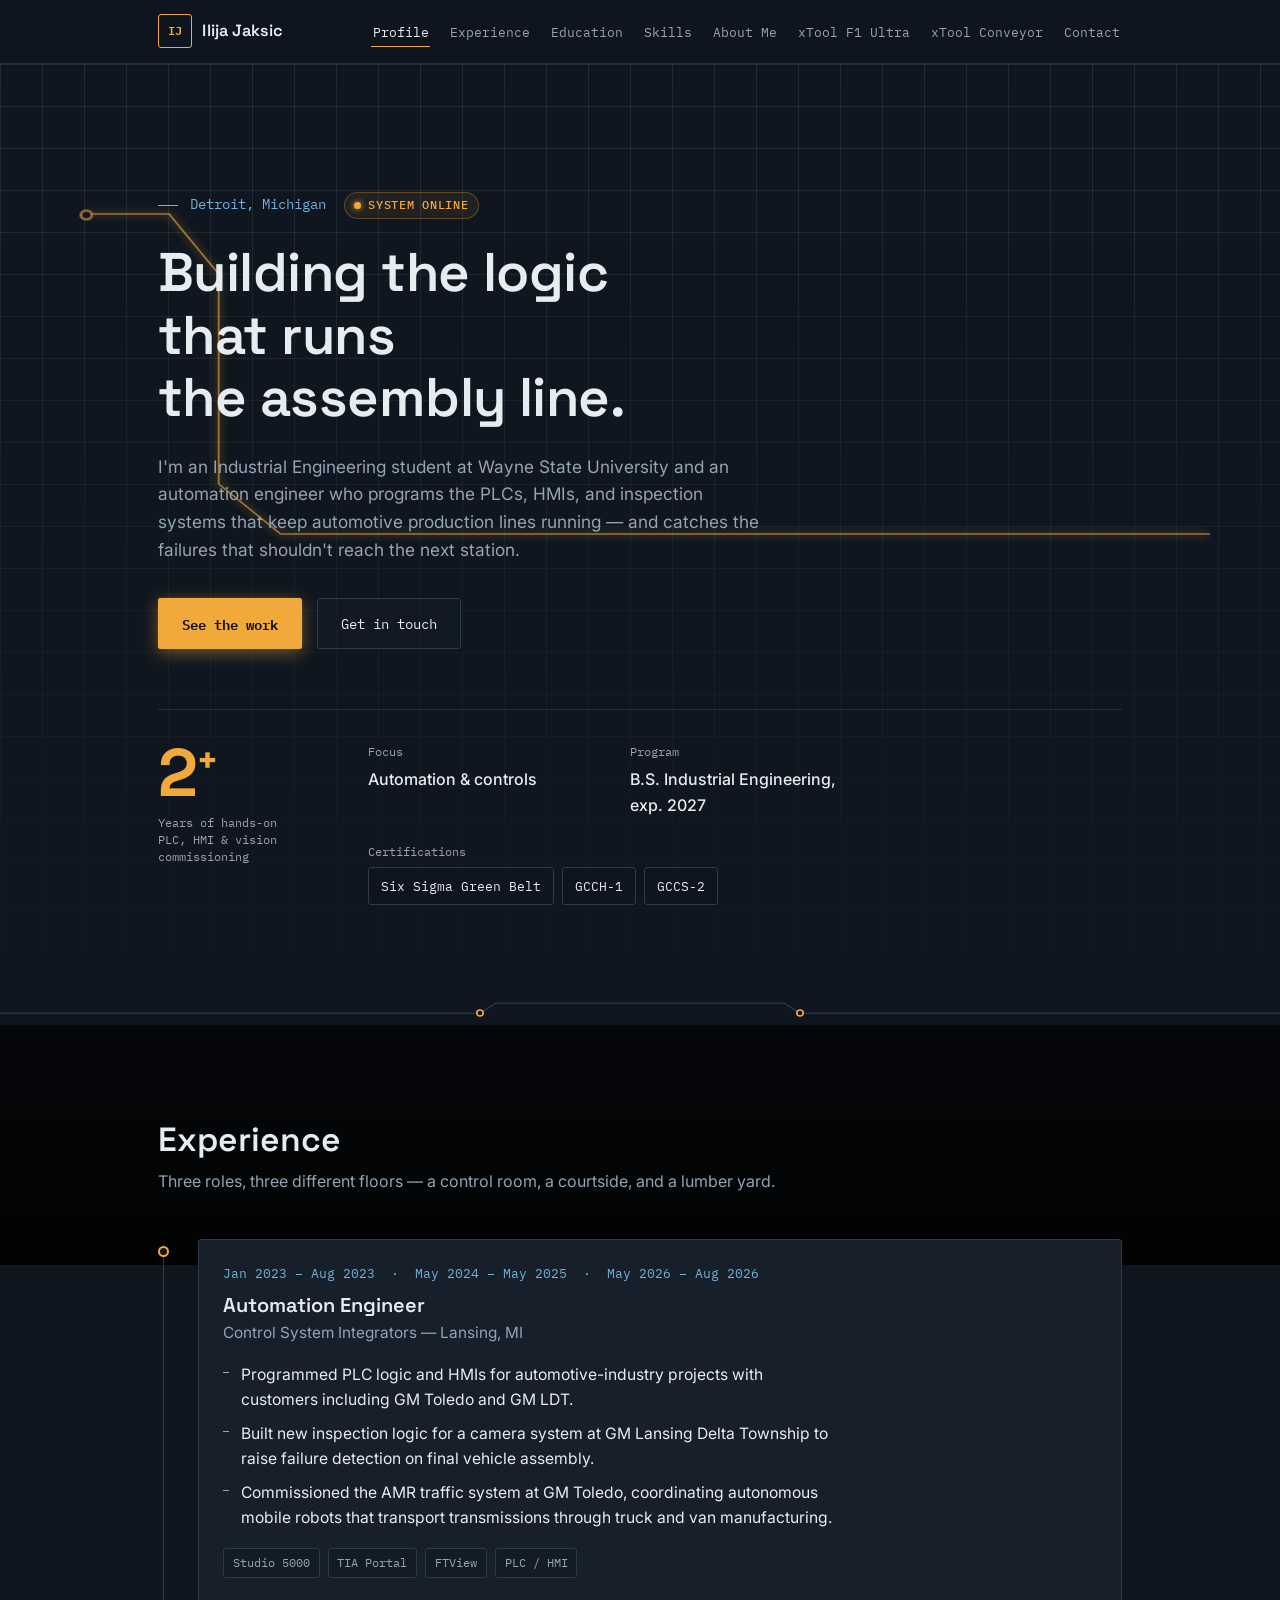
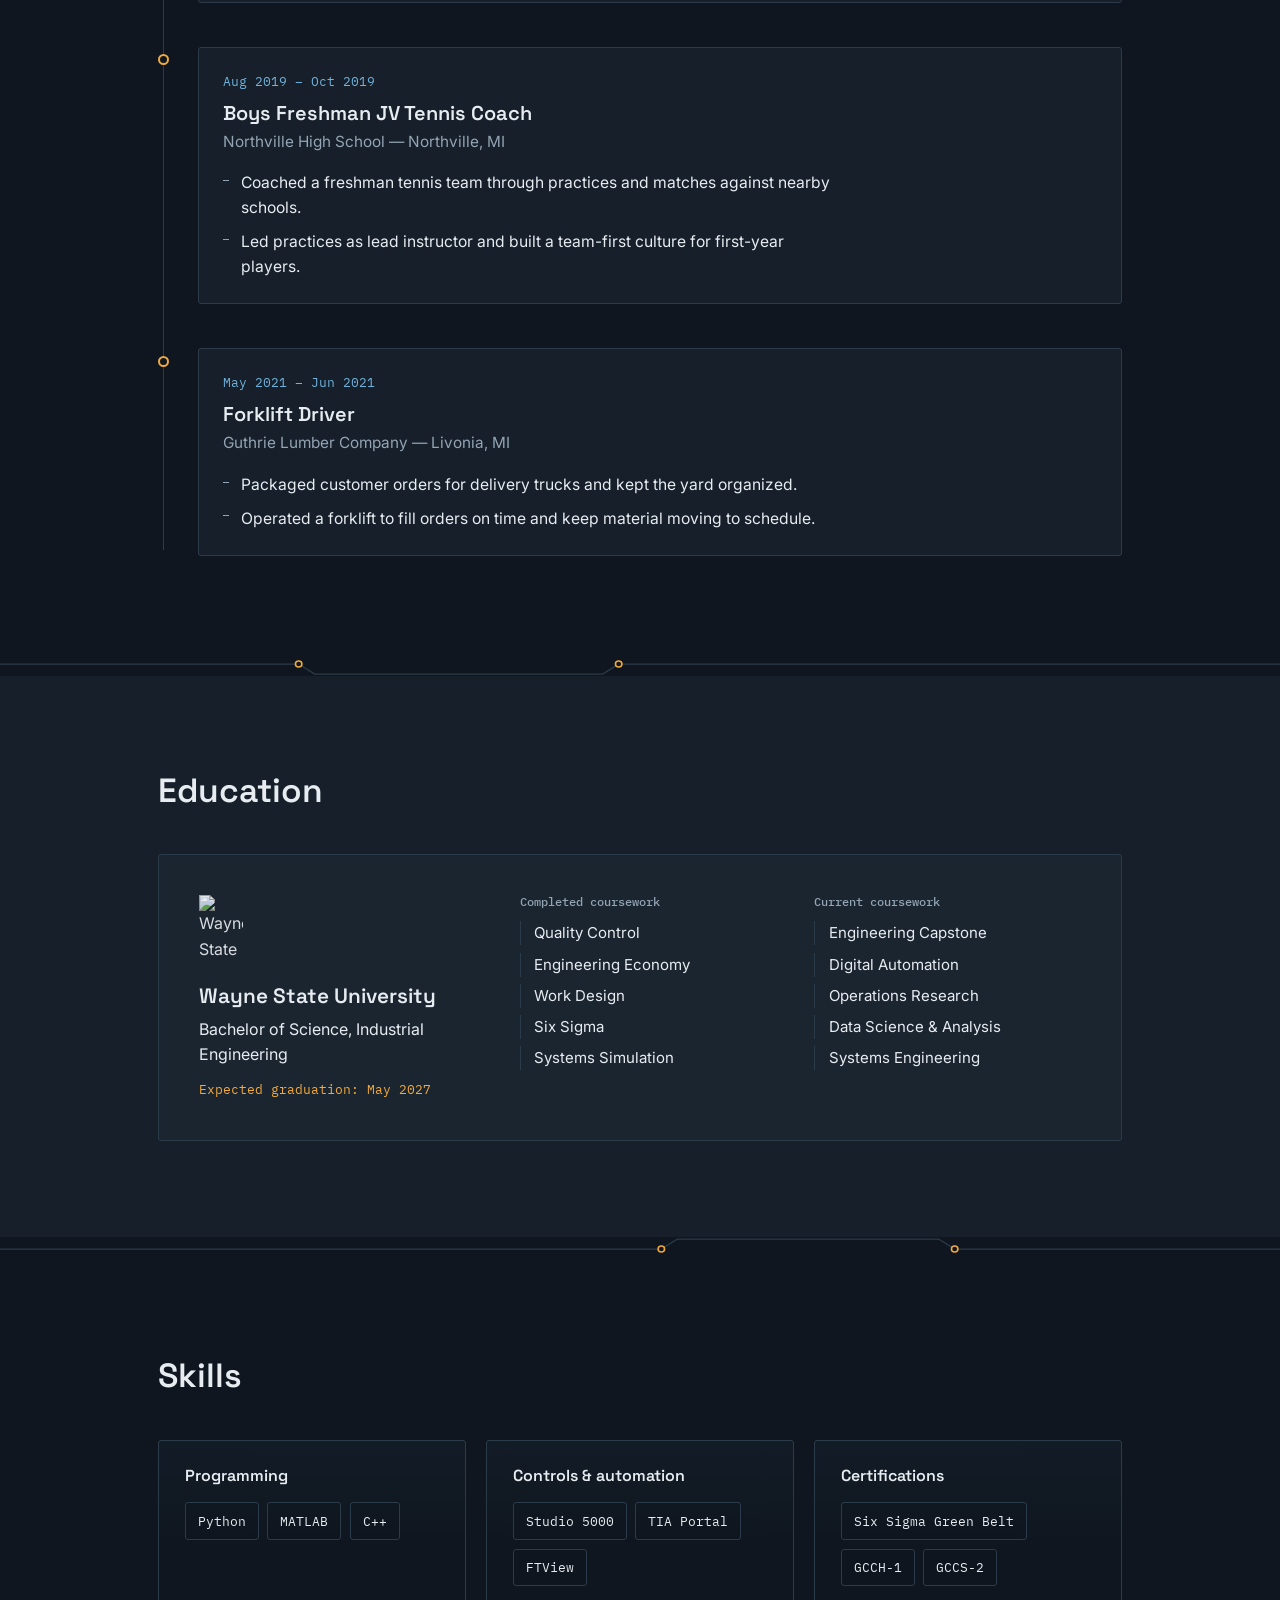
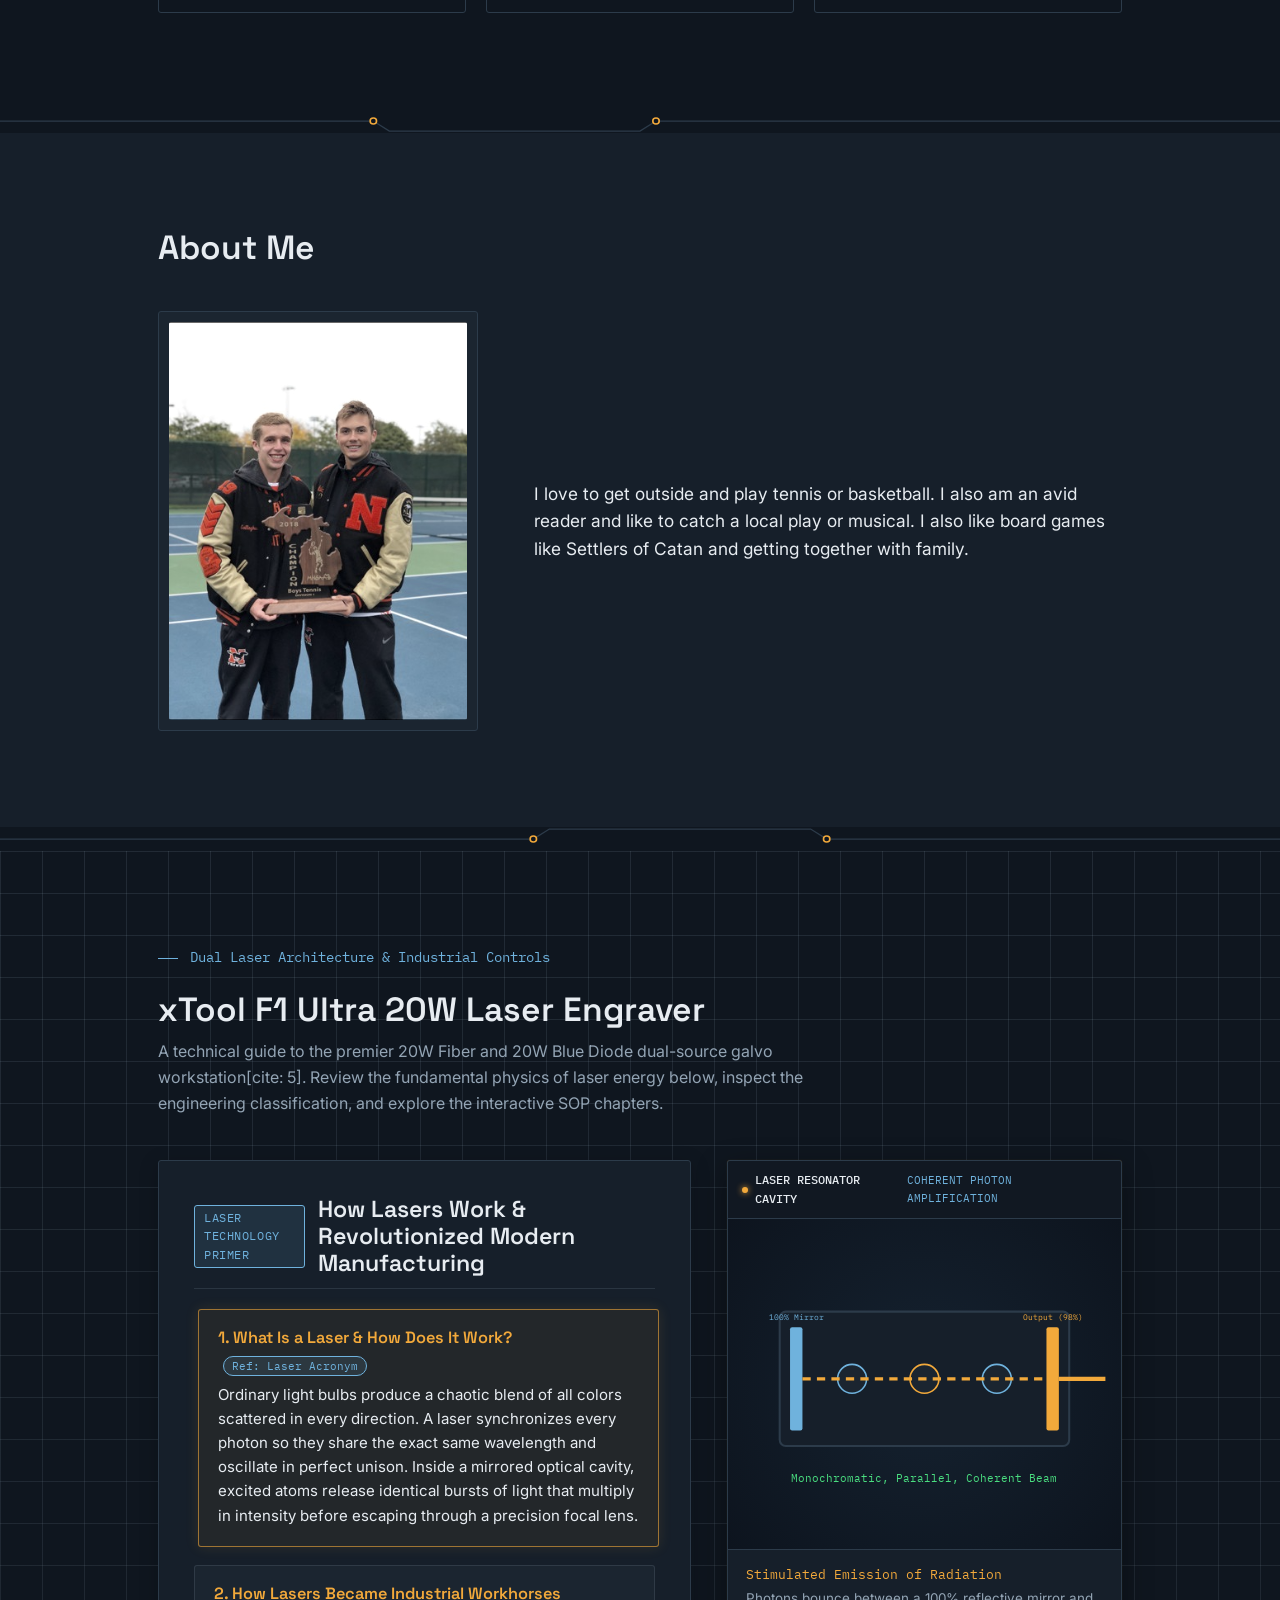
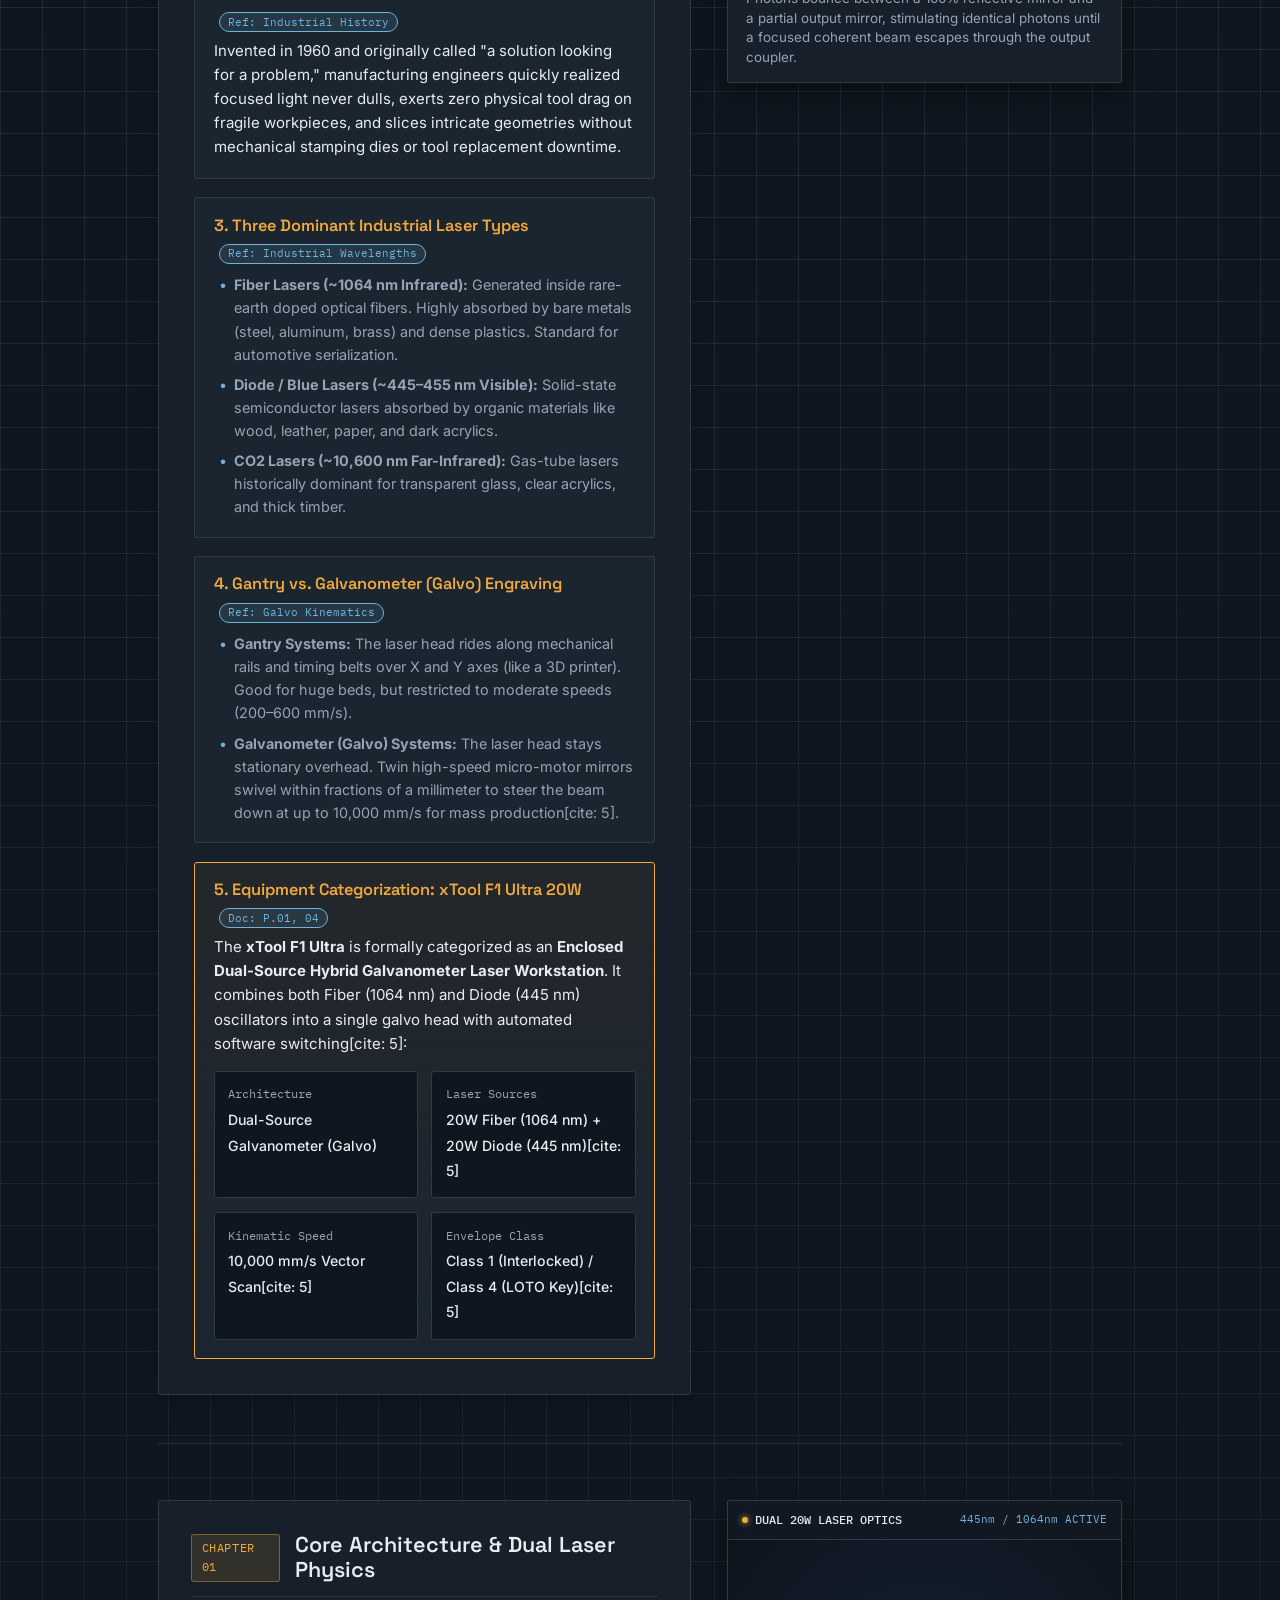
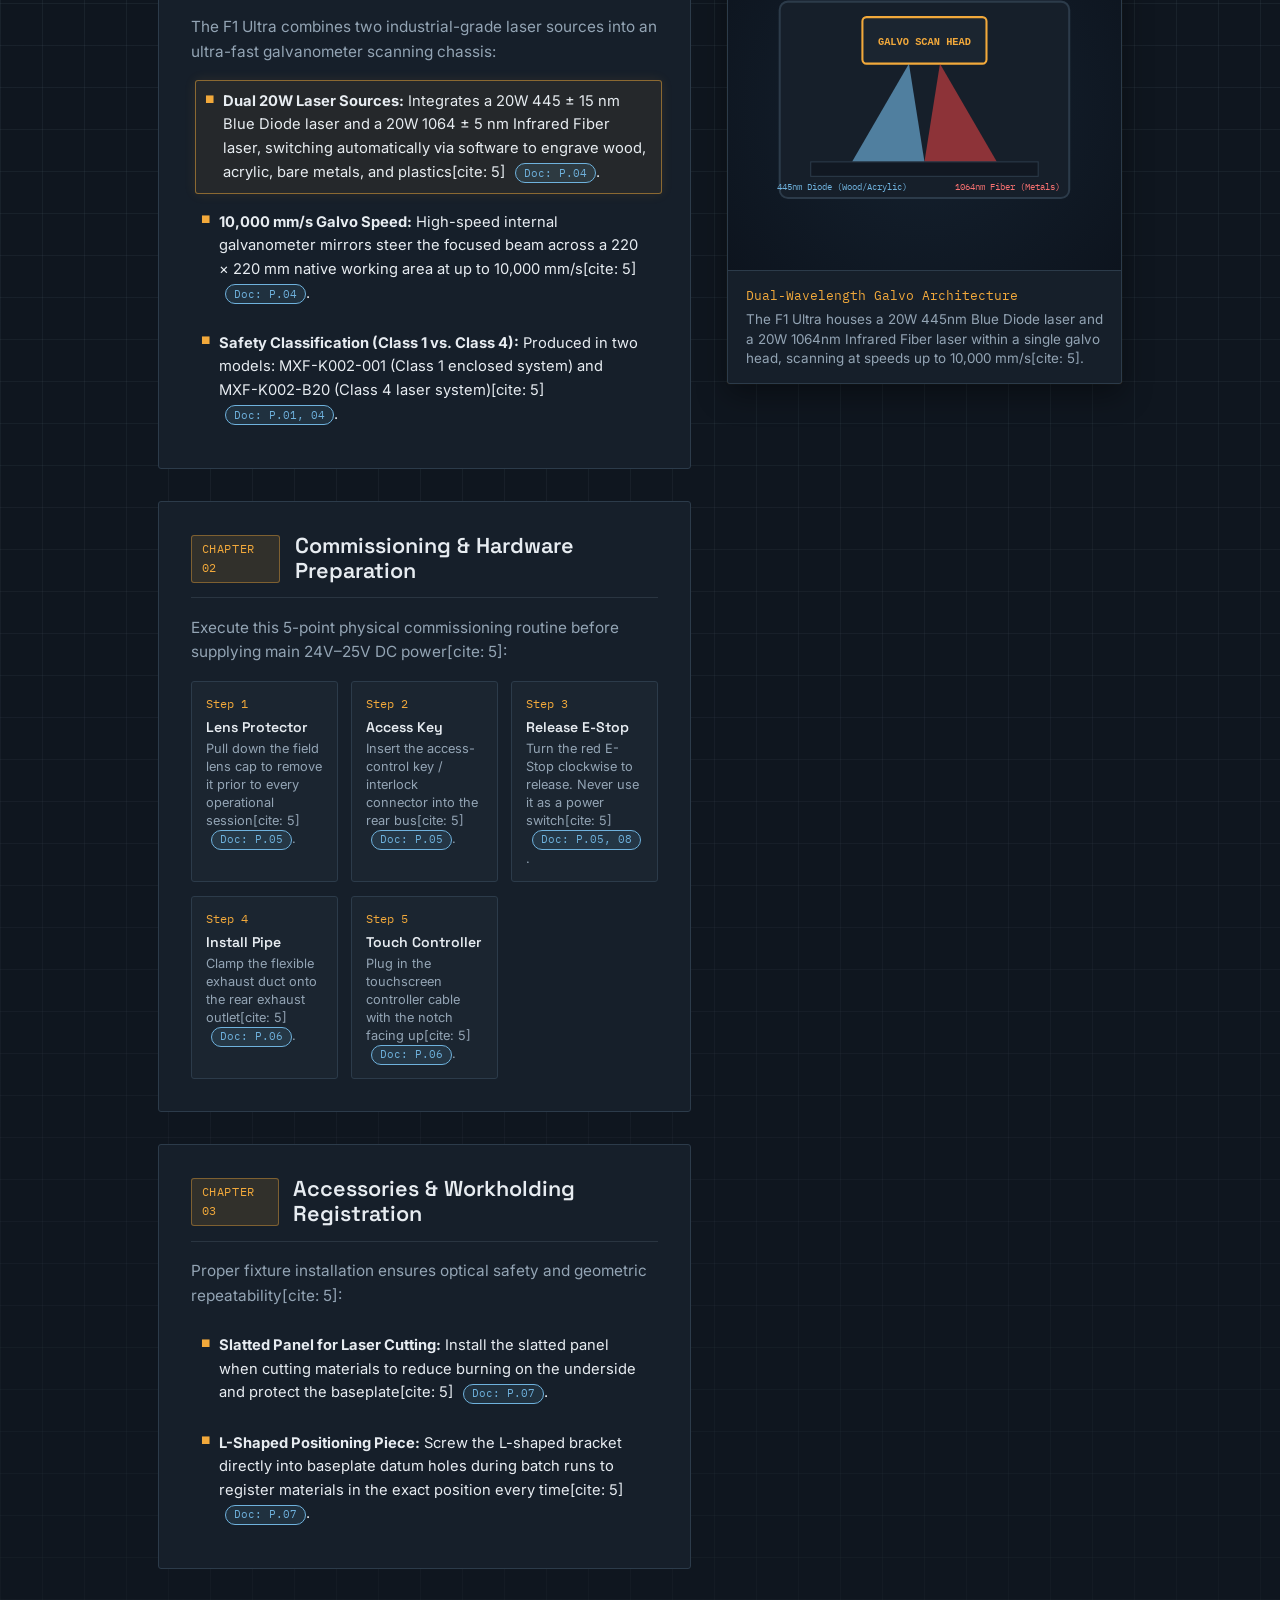
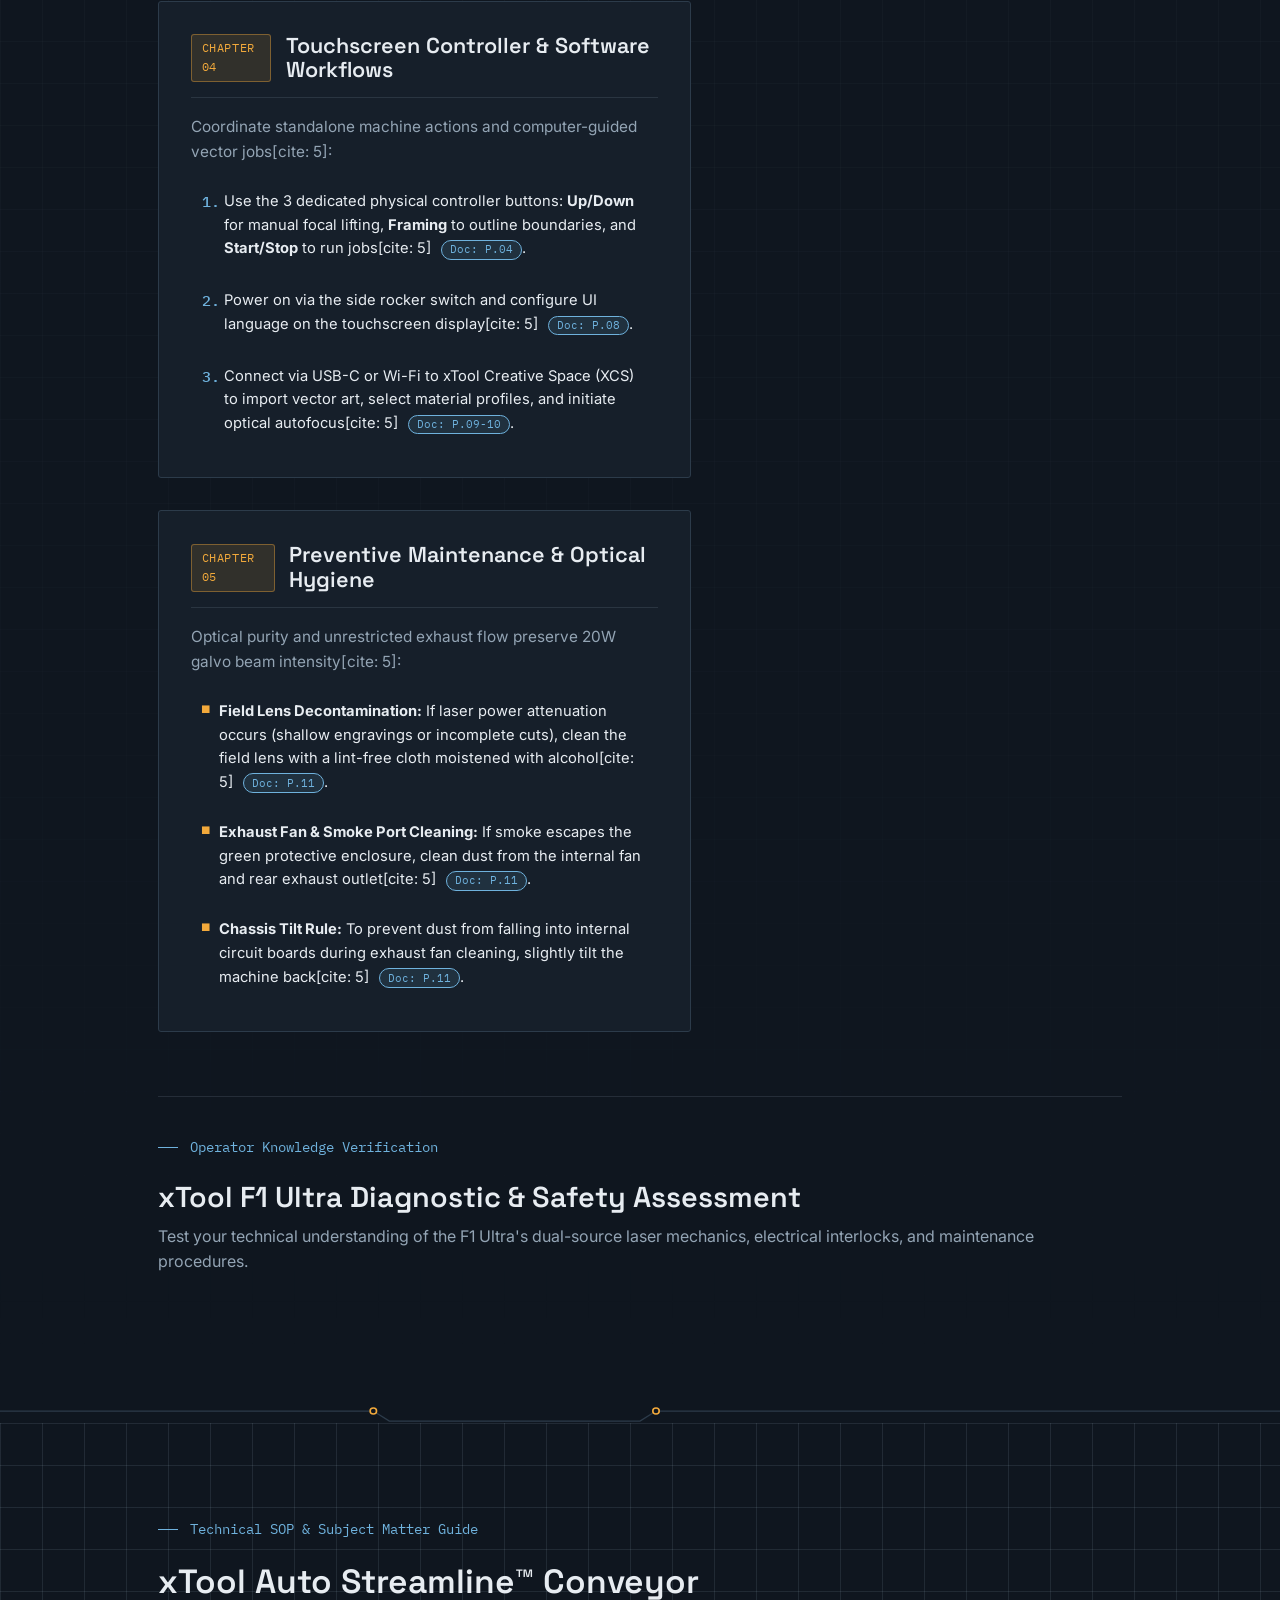
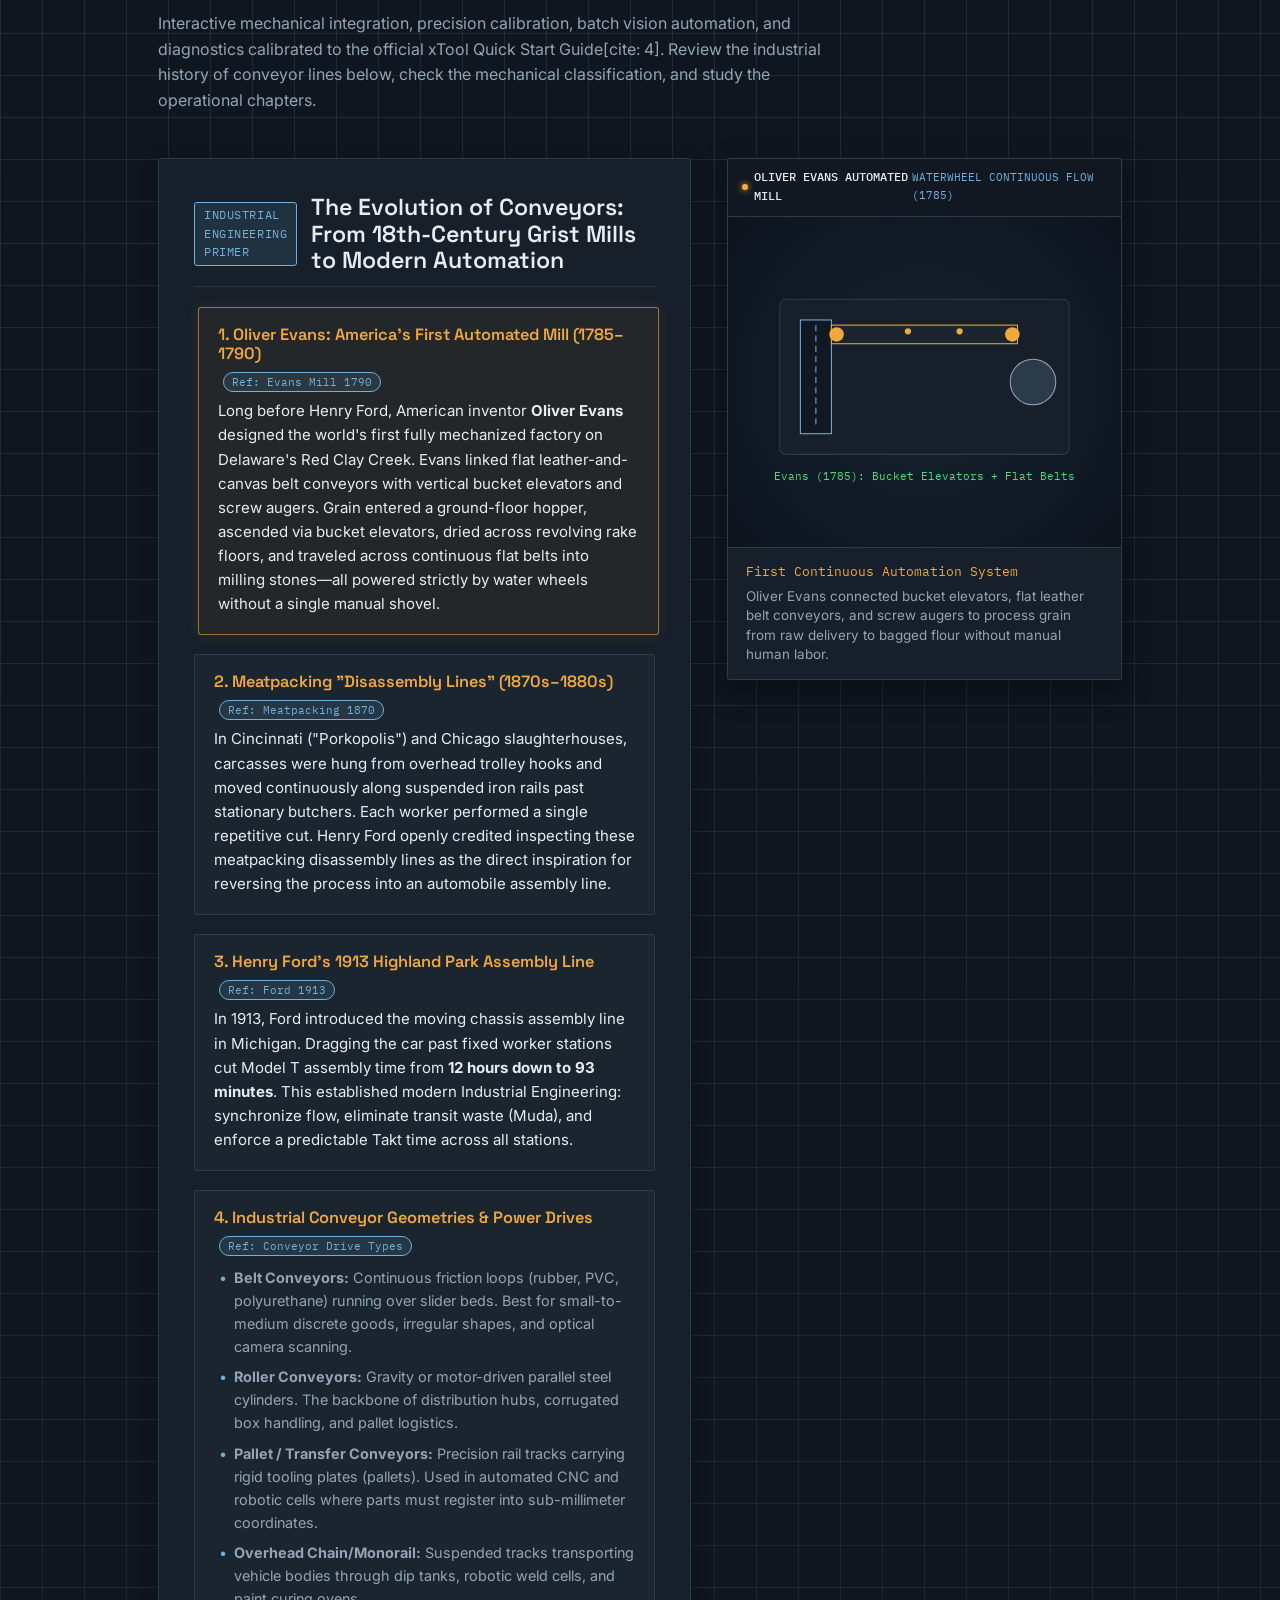
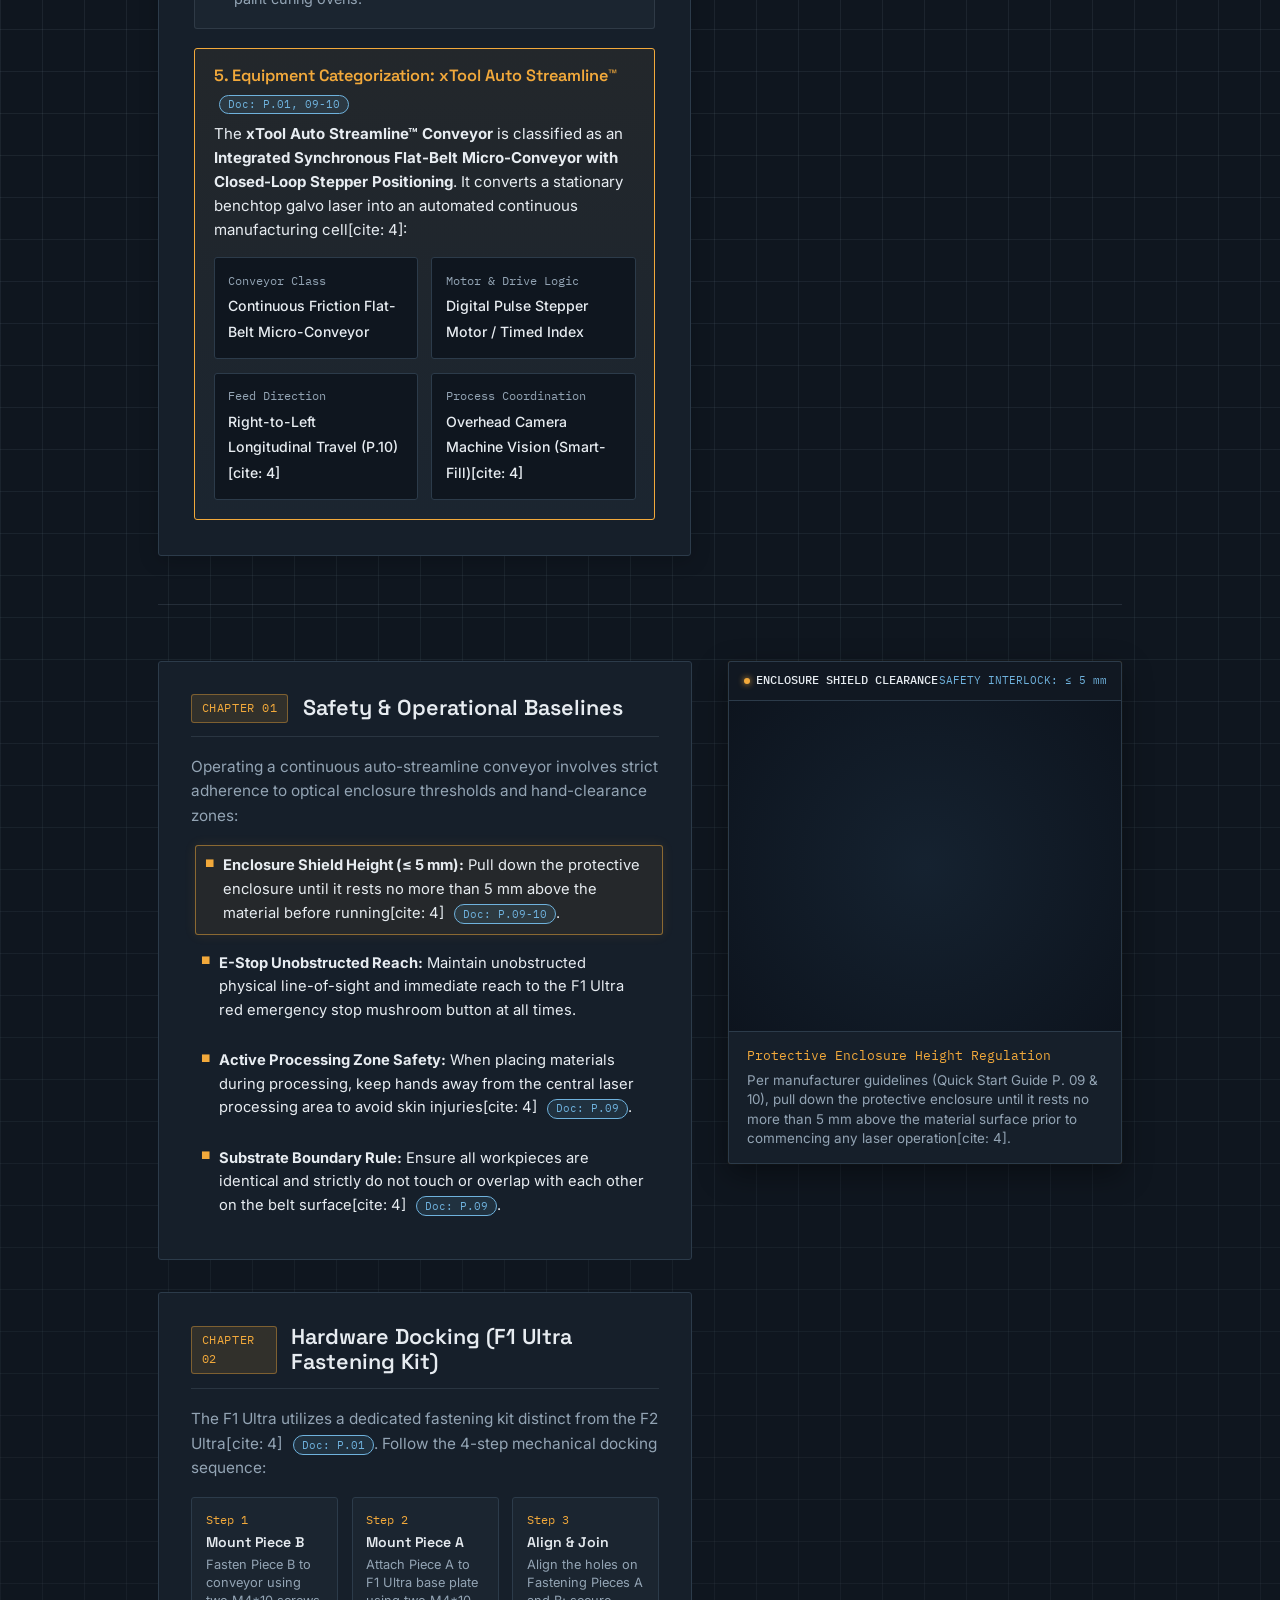
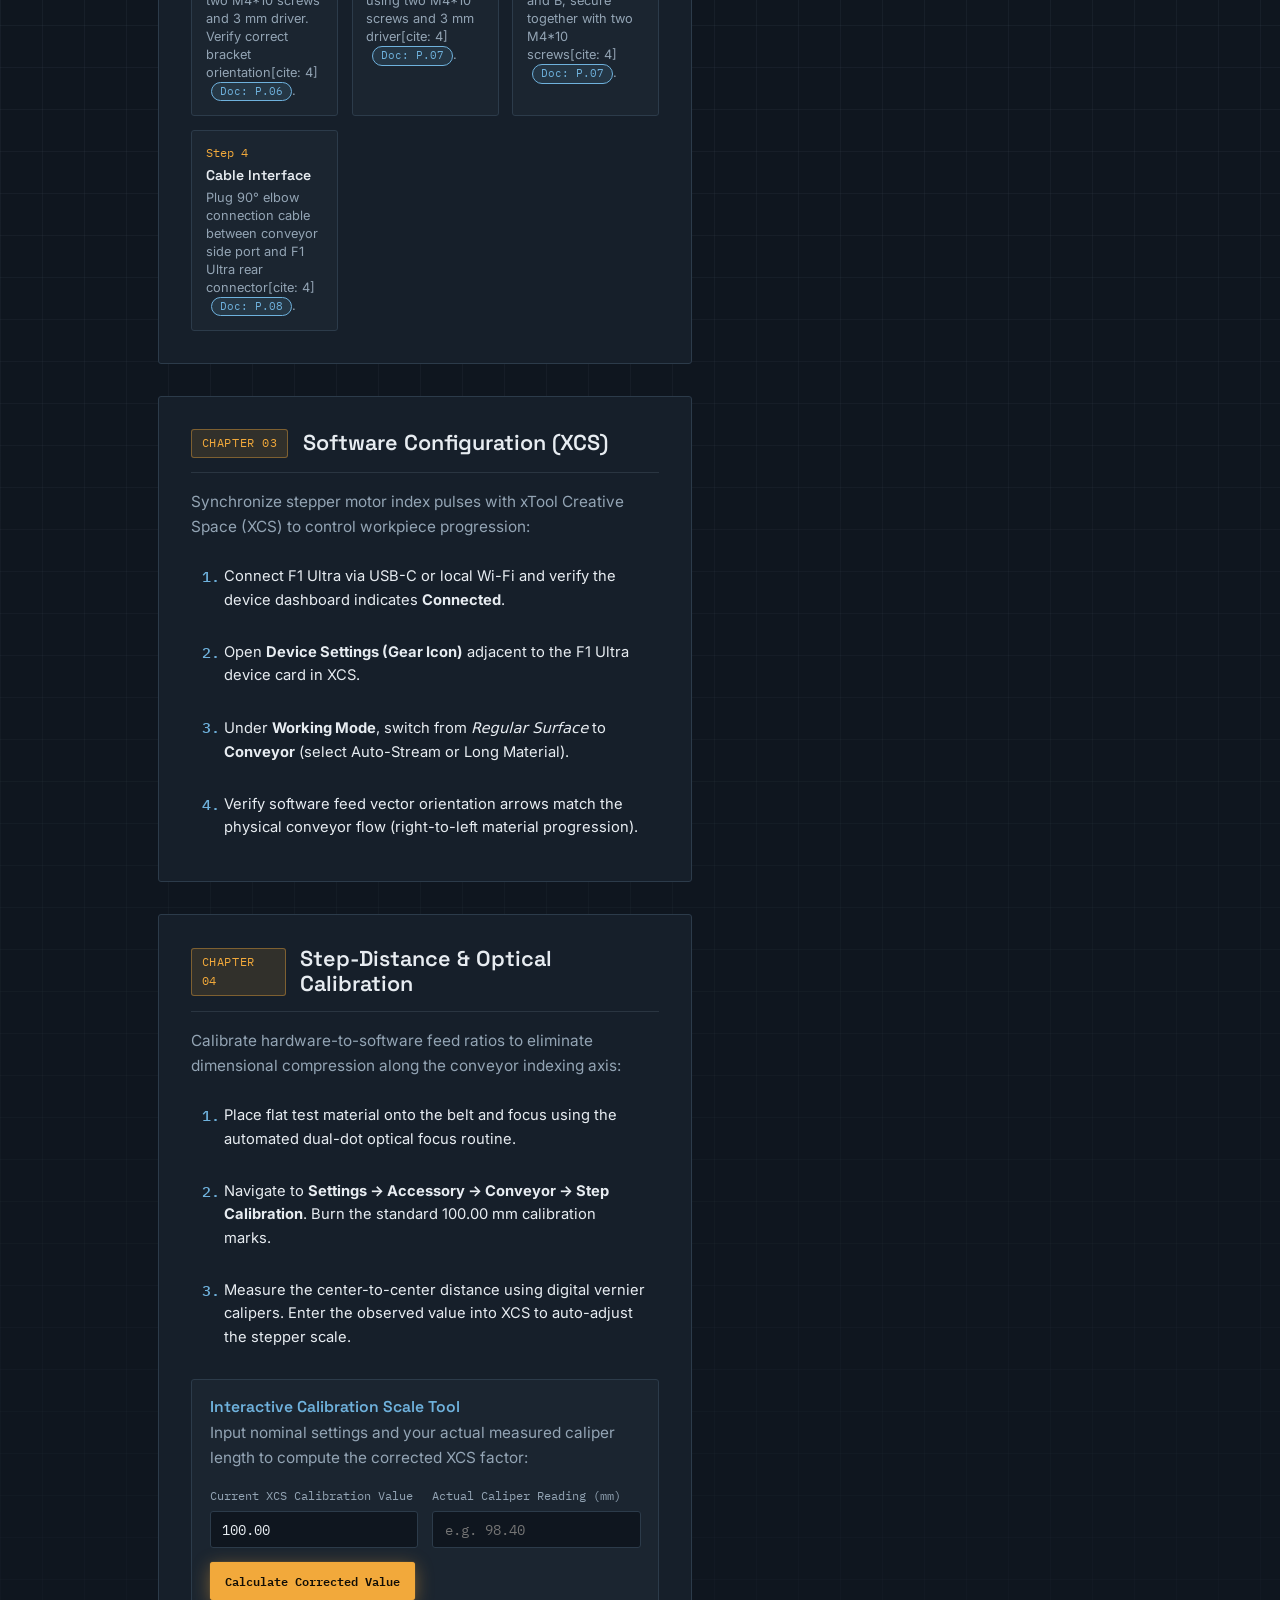
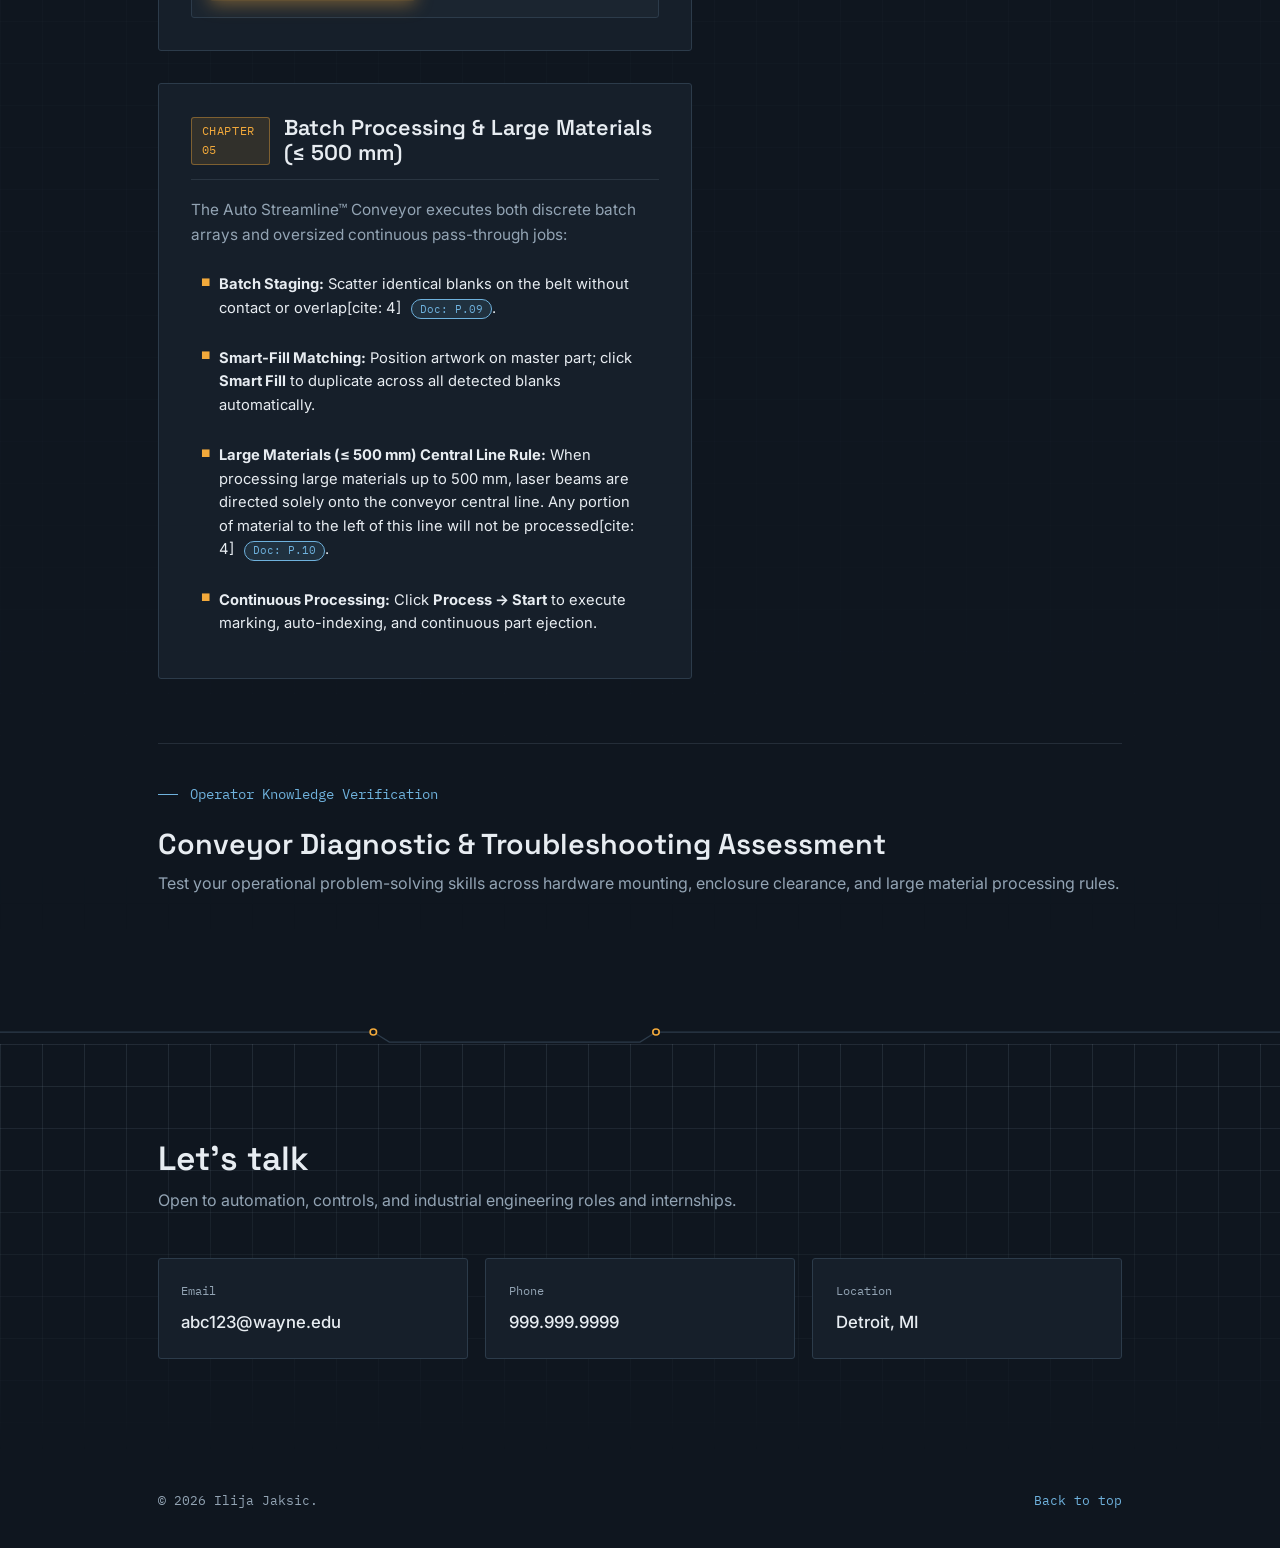
==== commit 0efa8088: "Add files via upload change to take out [cite:4] and fix two animations" ====
--- a/index.html
+++ b/index.html
@@ -1197,17 +1197,22 @@
     },
     'prim-laser-kinematics': {
       title: 'BEAM DEFLECTION KINEMATICS',
-      status: 'GANTRY (MASS) VS. GALVO (MIRROR)',
-      captionTitle: 'Speed Comparison: 500 vs. 10,000 mm/s',
-      captionDesc: 'Gantry lasers carry heavy laser heads on mechanical belts, limiting acceleration. Galvo scanners pivot micro-mirrors at extreme speeds up to 10,000 mm/s[cite: 5].',
+      status: 'RAPID GALVO VECTOR SWEEP',
+      captionTitle: 'Galvo Speed: Up to 10,000 mm/s',
+      captionDesc: 'Two ultra-light micro-mirrors tilt rapidly on galvanometer shafts, steering the focused laser beam across the work plane with virtually zero inertial lag[cite: 5].',
       svg: `
         <svg class="stage-svg" viewBox="0 0 380 280">
           <rect x="130" y="55" width="120" height="35" rx="3" fill="#1b2530" stroke="#f2a93b" stroke-width="2"/>
           <text x="190" y="77" fill="#f2a93b" font-family="'IBM Plex Mono', monospace" font-size="9" font-weight="700" text-anchor="middle">GALVO MICRO-MIRRORS</text>
           <ellipse cx="190" cy="98" rx="35" ry="6" fill="#6fb2dd" opacity="0.7"/>
-          <line x1="190" y1="102" x2="100" y2="190" stroke="#f2a93b" stroke-width="1.5" opacity="0.6"/>
-          <line x1="190" y1="102" x2="190" y2="190" stroke="#f2a93b" stroke-width="2"/>
-          <line x1="190" y1="102" x2="280" y2="190" stroke="#f2a93b" stroke-width="1.5" opacity="0.6"/>
+          <!-- Active Galvo beam sweeping continuously -->
+          <line x1="190" y1="102" x2="190" y2="190" stroke="#f2a93b" stroke-width="2.5">
+            <animate attributeName="x2" values="90; 290; 90" dur="0.9s" repeatCount="indefinite"/>
+          </line>
+          <!-- Moving laser burn spot on bed -->
+          <circle cx="190" cy="190" r="4" fill="#ef4444">
+            <animate attributeName="cx" values="90; 290; 90" dur="0.9s" repeatCount="indefinite"/>
+          </circle>
           <rect x="80" y="190" width="220" height="12" fill="#111822" stroke="#2c3b4a"/>
           <text x="190" y="235" fill="#f2a93b" font-family="'IBM Plex Mono', monospace" font-size="11" text-anchor="middle">Galvo Velocity: 10,000 mm/s (Zero Inertia)</text>
         </svg>
@@ -1215,9 +1220,9 @@
     },
     'prim-f1-cat': {
       title: 'DUAL-SOURCE HYBRID WORKSTATION',
-      status: 'XTOOL F1 ULTRA TAXONOMY',
-      captionTitle: 'Combined Fiber & Diode Galvo',
-      captionDesc: 'The F1 Ultra marries a 20W Fiber oscillator and a 20W Blue Diode oscillator inside a single Class 1 enclosed enclosure, eliminating hardware changeovers[cite: 5].',
+      status: 'FIBER + DIODE DUAL OSCILLATORS',
+      captionTitle: 'Combined Optical Architecture',
+      captionDesc: 'The F1 Ultra combines both a 20W Fiber oscillator and a 20W Blue Diode oscillator into a single galvo head with automated software wavelength switching[cite: 5].',
       svg: `
         <svg class="stage-svg" viewBox="0 0 380 280">
           <rect x="60" y="60" width="260" height="150" rx="6" fill="#161f2a" stroke="#f2a93b" stroke-width="2"/>
@@ -1225,10 +1230,18 @@
           <text x="127" y="104" fill="#ef4444" font-family="'IBM Plex Mono', monospace" font-size="9" text-anchor="middle">20W FIBER</text>
           <rect x="205" y="80" width="95" height="40" rx="3" fill="#1b2530" stroke="#6fb2dd"/>
           <text x="252" y="104" fill="#6fb2dd" font-family="'IBM Plex Mono', monospace" font-size="9" text-anchor="middle">20W DIODE</text>
-          <line x1="127" y1="120" x2="190" y2="155" stroke="#ef4444" stroke-width="2"/>
-          <line x1="252" y1="120" x2="190" y2="155" stroke="#6fb2dd" stroke-width="2"/>
-          <circle cx="190" cy="155" r="10" fill="#111822" stroke="#f2a93b" stroke-width="2"/>
-          <text x="190" y="159" fill="#f2a93b" font-family="'IBM Plex Mono', monospace" font-size="7" text-anchor="middle">GALVO</text>
+          <!-- Alternating active beam channels -->
+          <line x1="127" y1="120" x2="190" y2="155" stroke="#ef4444" stroke-width="3">
+            <animate attributeName="opacity" values="1; 0.2; 1" dur="1.8s" repeatCount="indefinite"/>
+          </line>
+          <line x1="252" y1="120" x2="190" y2="155" stroke="#6fb2dd" stroke-width="3">
+            <animate attributeName="opacity" values="0.2; 1; 0.2" dur="1.8s" repeatCount="indefinite"/>
+          </line>
+          <!-- Pulsing galvo hub -->
+          <circle cx="190" cy="155" r="12" fill="#111822" stroke="#f2a93b" stroke-width="2"/>
+          <circle cx="190" cy="155" r="5" fill="#f2a93b">
+            <animate attributeName="r" values="3; 6; 3" dur="0.9s" repeatCount="indefinite"/>
+          </circle>
           <text x="190" y="240" fill="#4ade80" font-family="'IBM Plex Mono', monospace" font-size="11" text-anchor="middle">Industrial Classification: Dual-Source Galvo</text>
         </svg>
       `
@@ -1729,6 +1742,7 @@
     f1StageCaptionDesc.textContent = scene.captionDesc;
   }
 
+  // Scoped specifically to F1 Ultra chapters container to avoid DOM collision
   const f1Items = document.querySelectorAll('#xtool-f1-ultra .sop-chapters-col .interactive-item[data-stage]');
   f1Items.forEach(item => {
     const trigger = () => {
@@ -1742,501 +1756,8 @@
   updateF1Stage('f1-duallaser');
 
   // ==========================================================
-  // F1 Ultra Diagnostic Quiz Engine
+  // Conveyor Chapters Stage Engine (Fixed Scoping)
   // ==========================================================
-  const f1QuizData = [
-    {
-      question: "Scenario 1: You unbox and set up the xTool F1 Ultra. Before powering on the laser to run your first job, what optical preparation step must be completed every time?",
-      options: [
-        { text: "Coat the lens in optical silicone oil.", correct: false },
-        { text: "Pull down the field lens protector to remove it.", correct: true },
-        { text: "Unscrew the internal galvo mirror housing.", correct: false },
-        { text: "Leave the rubber protector attached to filter back-reflections.", correct: false }
-      ],
-      explanation: "Page 05 mandates: 'Pull down the field lens protector to remove it... Ensure that the protector is removed every time before you use the machine.' Firing through the cap permanently destroys it[cite: 5]."
-    },
-    {
-      question: "Scenario 2: When connecting the touchscreen controller circular plug into the side connector of the F1 Ultra, what alignment is required?",
-      options: [
-        { text: "The notch at the end of the connector must face down.", correct: false },
-        { text: "The notch at the end of the connector must face up.", correct: true },
-        { text: "Rotate the connector continuously until it snaps under high torque.", correct: false },
-        { text: "It uses a reversible connector with zero keying notches.", correct: false }
-      ],
-      explanation: "Page 06 specifically warns: 'To insert the connector, ensure that the notch at the end faces up.' Forcing it incorrectly bends the delicate multi-pin bus[cite: 5]."
-    },
-    {
-      question: "Scenario 3: After several cutting runs, smoke begins leaking out of the protective enclosure. During maintenance of the exhaust fan, what physical precaution must be observed?",
-      options: [
-        { text: "Tilt the machine slightly so falling dust does not enter the circuit board.", correct: true },
-        { text: "Submerge the rear outlet in cold tap water while running.", correct: false },
-        { text: "Turn the emergency stop button counter-clockwise while holding the power switch.", correct: false },
-        { text: "Leave the power cable plugged in to ground the chassis.", correct: false }
-      ],
-      explanation: "Page 11 warns: 'To avoid dust falling into the circuit board, slightly tilt the machine' and 'Disconnect power before maintaining the product'[cite: 5]."
-    },
-    {
-      question: "Scenario 4: Which statement accurately describes the dual-laser capabilities of the xTool F1 Ultra?",
-      options: [
-        { text: "It combines a 10W CO2 laser and a 5W UV laser.", correct: false },
-        { text: "It combines a 20W 445±15 nm Blue Diode laser and a 20W 1064±5 nm Infrared Fiber laser.", correct: true },
-        { text: "It requires manual lens swapping whenever changing between wood and metal.", correct: false },
-        { text: "It only engraves bare metals and cannot cut wood or acrylic.", correct: false }
-      ],
-      explanation: "Page 04 specifies: 20W 445±15 nm blue-light laser and 20W 1064±5 nm fiber infrared laser. It cuts wood/acrylic and deeply engraves all metals[cite: 5]."
-    }
-  ];
-
-  let f1Score = 0;
-  let f1Answered = 0;
-
-  function renderF1Quiz() {
-    const container = document.getElementById('f1QuizContainer');
-    const scoreCard = document.getElementById('f1QuizScoreCard');
-    if (!container) return;
-    container.innerHTML = '';
-    scoreCard.style.display = 'none';
-    f1Score = 0;
-    f1Answered = 0;
-
-    f1QuizData.forEach((q, qIndex) => {
-      const card = document.createElement('div');
-      card.className = 'quiz-card';
-      card.id = `f1Card_${qIndex}`;
-
-      const title = document.createElement('p');
-      title.className = 'quiz-question';
-      title.textContent = q.question;
-      card.appendChild(title);
-
-      const optList = document.createElement('div');
-      optList.className = 'quiz-options';
-
-      q.options.forEach((opt, optIndex) => {
-        const btn = document.createElement('button');
-        btn.type = 'button';
-        btn.className = 'quiz-opt-btn';
-        btn.textContent = opt.text;
-        btn.onclick = () => selectF1Answer(qIndex, optIndex, btn, q.explanation);
-        optList.appendChild(btn);
-      });
-
-      card.appendChild(optList);
-      const expBox = document.createElement('div');
-      expBox.className = 'quiz-explanation';
-      expBox.id = `f1Exp_${qIndex}`;
-      card.appendChild(expBox);
-      container.appendChild(card);
-    });
-  }
-
-  function selectF1Answer(qIndex, optIndex, btn, explanation) {
-    const card = document.getElementById(`f1Card_${qIndex}`);
-    const buttons = card.querySelectorAll('.quiz-opt-btn');
-    const expBox = document.getElementById(`f1Exp_${qIndex}`);
-
-    if (card.dataset.answered === 'true') return;
-    card.dataset.answered = 'true';
-    f1Answered++;
-
-    buttons.forEach((b, idx) => {
-      b.disabled = true;
-      if (f1QuizData[qIndex].options[idx].correct) b.classList.add('opt-correct');
-    });
-
-    if (f1QuizData[qIndex].options[optIndex].correct) {
-      f1Score++;
-      expBox.innerHTML = `<span class="verdict-correct">Correct!</span> ${explanation}`;
-    } else {
-      btn.classList.add('opt-incorrect');
-      expBox.innerHTML = `<span class="verdict-incorrect">Incorrect.</span> ${explanation}`;
-    }
-    expBox.style.display = 'block';
-
-    if (f1Answered === f1QuizData.length) {
-      const scoreCard = document.getElementById('f1QuizScoreCard');
-      const scoreText = document.getElementById('f1ScoreText');
-      const evalText = document.getElementById('f1EvalText');
-      scoreText.textContent = `You scored ${f1Score} of ${f1QuizData.length}`;
-      if (f1Score === 4) {
-        evalText.textContent = "Status: F1 Ultra Laser Systems Specialist. You have complete operational command over optical hygiene, galvo controls, and machine safety.";
-      } else if (f1Score >= 2) {
-        evalText.textContent = "Status: Laser Technician. Review Chapters 02 and 05 to solidify connector and tilt hygiene rules.";
-      } else {
-        evalText.textContent = "Status: Apprentice. Re-read the technical guide before powering on the high-power dual-laser system.";
-      }
-      scoreCard.style.display = 'block';
-    }
-  }
-
-  const resetF1Btn = document.getElementById('resetF1QuizBtn');
-  if (resetF1Btn) resetF1Btn.addEventListener('click', renderF1Quiz);
-  renderF1Quiz();
-
-  // ==========================================================
-  // Conveyor Chapters Interactive Stage Engine (Fixed IDs & Scoping)
-  // ==========================================================
-  const convStageScenes = {
-    'c1-enclosure': {
-      title: 'ENCLOSURE SHIELD CLEARANCE',
-      status: 'SAFETY INTERLOCK: ≤ 5 mm',
-      captionTitle: 'Protective Enclosure Height Regulation',
-      captionDesc: 'Per manufacturer guidelines (Quick Start Guide P. 09 & 10), pull down the protective enclosure until it rests no more than 5 mm above the material surface prior to commencing any laser operation[cite: 4].',
-      svg: `
-        <svg class="stage-svg" viewBox="0 0 380 280">
-          <rect x="40" y="160" width="300" height="30" rx="3" fill="#161f2a" stroke="#2c3b4a" stroke-width="2"/>
-          <rect x="130" y="145" width="120" height="15" rx="2" fill="#2c3b4a" stroke="#f2a93b"/>
-          <text x="190" y="156" fill="#e7ecf1" font-family="'IBM Plex Mono', monospace" font-size="9" text-anchor="middle">Material Substrate</text>
-          <g style="animation: lowerShield5mm 3s infinite ease-in-out;">
-            <rect x="100" y="20" width="180" height="120" fill="none" stroke="#6fb2dd" stroke-width="2.5" rx="4"/>
-            <rect x="100" y="136" width="180" height="4" fill="#6fb2dd"/>
-            <line x1="285" y1="140" x2="285" y2="145" stroke="#ef4444" stroke-width="2"/>
-            <line x1="280" y1="140" x2="290" y2="140" stroke="#ef4444" stroke-width="1.5"/>
-            <line x1="280" y1="145" x2="290" y2="145" stroke="#ef4444" stroke-width="1.5"/>
-            <text x="312" y="145" fill="#ef4444" font-family="'IBM Plex Mono', monospace" font-size="10" font-weight="700">≤ 5 mm</text>
-          </g>
-          <text x="190" y="235" fill="#4ade80" font-family="'IBM Plex Mono', monospace" font-size="11" text-anchor="middle">Shield gap strictly capped at ≤ 5 mm</text>
-        </svg>
-      `
-    },
-    'c1-estop': {
-      title: 'E-STOP CLEARANCE',
-      status: 'SAFETY INTERLOCK ARMED',
-      captionTitle: 'Emergency Stop Accessibility',
-      captionDesc: 'The operator maintains a clear line of sight and an unobstructed reach to the primary red emergency stop mushroom button mounted on the F1 Ultra chassis.',
-      svg: `
-        <svg class="stage-svg" viewBox="0 0 380 280">
-          <rect x="30" y="70" width="320" height="150" rx="8" fill="#1b2530" stroke="#2c3b4a" stroke-width="2"/>
-          <rect x="55" y="115" width="270" height="60" rx="4" fill="#0f161f" stroke="#2c3b4a"/>
-          <line x1="55" y1="145" x2="325" y2="145" stroke="#f2a93b" stroke-dasharray="8 6" stroke-width="2"/>
-          <circle cx="310" cy="95" r="18" fill="#2c3b4a" stroke="#ef4444" stroke-width="2"/>
-          <circle cx="310" cy="95" r="13" class="estop-btn" style="animation: pulseEStop 1.8s infinite ease-in-out;"/>
-          <text x="310" y="99" fill="#fff" font-family="'IBM Plex Mono', monospace" font-size="9" font-weight="700" text-anchor="middle">STOP</text>
-          <circle cx="310" cy="95" r="35" fill="none" stroke="#ef4444" stroke-width="1.5" stroke-dasharray="4 3" opacity="0.6"/>
-          <g style="animation: reachHand 2.4s infinite ease-in-out;">
-            <path d="M 335 155 Q 320 125 312 108" fill="none" stroke="#6fb2dd" stroke-width="3.5" stroke-linecap="round"/>
-            <circle cx="312" cy="108" r="4" fill="#6fb2dd"/>
-          </g>
-          <text x="190" y="250" fill="#93a4b4" font-family="'IBM Plex Mono', monospace" font-size="11" text-anchor="middle">Clear Reach Zone: ≤ 300 mm unobstructed</text>
-        </svg>
-      `
-    },
-    'c1-hand-safety': {
-      title: 'ACTIVE HAZARD ZONE',
-      status: 'HANDS CLEAR OF LASER',
-      captionTitle: 'Keep Hands Away During Processing',
-      captionDesc: 'Official warning: Keep hands completely clear of the central laser processing area while the machine is actively indexing and marking.',
-      svg: `
-        <svg class="stage-svg" viewBox="0 0 380 280">
-          <rect x="40" y="80" width="300" height="120" rx="4" fill="#1b2530" stroke="#2c3b4a"/>
-          <rect x="130" y="80" width="120" height="120" fill="rgba(239, 68, 68, 0.15)" stroke="#ef4444" stroke-dasharray="4 4"/>
-          <polygon points="190,30 150,140 230,140" fill="url(#laserCone)" opacity="0.6"/>
-          <g transform="translate(60, 110)">
-            <circle cx="20" cy="20" r="18" fill="#111822" stroke="#4ade80" stroke-width="2"/>
-            <text x="20" y="24" fill="#4ade80" font-family="'IBM Plex Mono', monospace" font-size="11" font-weight="700" text-anchor="middle">SAFE</text>
-          </g>
-          <text x="190" y="185" fill="#ef4444" font-family="'IBM Plex Mono', monospace" font-size="10" font-weight="700" text-anchor="middle">RESTRICTED PROCESSING AREA</text>
-          <text x="190" y="240" fill="#93a4b4" font-family="'IBM Plex Mono', monospace" font-size="11" text-anchor="middle">Keep hands outside red boundary during cycle</text>
-        </svg>
-      `
-    },
-    'c1-overlap': {
-      title: 'NON-OVERLAP VERIFICATION',
-      status: 'PARTS SEPARATED',
-      captionTitle: 'Workpiece Separation Rule',
-      captionDesc: 'Materials must be identical and must not touch or overlap. Overlapping causes focal height defocusing and image distortion.',
-      svg: `
-        <svg class="stage-svg" viewBox="0 0 380 280">
-          <rect x="40" y="100" width="300" height="80" rx="4" fill="#161f2a" stroke="#2c3b4a"/>
-          <rect x="60" y="125" width="45" height="30" rx="2" fill="#1b2530" stroke="#4ade80" stroke-width="2"/>
-          <rect x="120" y="125" width="45" height="30" rx="2" fill="#1b2530" stroke="#4ade80" stroke-width="2"/>
-          <circle cx="112" cy="140" r="8" fill="#111822" stroke="#4ade80"/>
-          <text x="112" y="144" fill="#4ade80" font-size="10" text-anchor="middle">✓</text>
-          <rect x="220" y="125" width="45" height="30" rx="2" fill="#1b2530" stroke="#ef4444" stroke-width="1.5"/>
-          <rect x="245" y="120" width="45" height="30" rx="2" fill="#1b2530" stroke="#ef4444" stroke-width="1.5" transform="rotate(8 245 120)"/>
-          <circle cx="280" cy="115" r="8" fill="#111822" stroke="#ef4444"/>
-          <text x="280" y="119" fill="#ef4444" font-size="10" text-anchor="middle">✕</text>
-          <text x="190" y="235" fill="#4ade80" font-family="'IBM Plex Mono', monospace" font-size="11" text-anchor="middle">Spacing &gt; 0 mm: Never touch or overlap</text>
-        </svg>
-      `
-    },
-    'c2-pieceB': {
-      title: 'FASTENING PIECE B',
-      status: 'M4*10 SCREWS & 3mm DRIVER',
-      captionTitle: 'Conveyor Bracket Direction Alignment',
-      captionDesc: 'Per Page 06: Mount Fastening Piece B onto the conveyor edge using two M4*10 screws and the 3 mm screwdriver[cite: 4].',
-      svg: `
-        <svg class="stage-svg" viewBox="0 0 380 280">
-          <rect x="40" y="140" width="300" height="50" rx="3" fill="#161f2a" stroke="#2c3b4a" stroke-width="2"/>
-          <text x="190" y="172" fill="#93a4b4" font-family="'IBM Plex Mono', monospace" font-size="9" text-anchor="middle">xTool Auto Streamline Conveyor Lip</text>
-          <circle cx="155" cy="140" r="4.5" fill="#0f161f" stroke="#f2a93b" stroke-width="1.5"/>
-          <circle cx="225" cy="140" r="4.5" fill="#0f161f" stroke="#f2a93b" stroke-width="1.5"/>
-          <g style="animation: bracketDescendSmooth 4s infinite cubic-bezier(0.4, 0, 0.2, 1);">
-            <rect x="135" y="116" width="110" height="24" rx="3" fill="#1b2530" stroke="#f2a93b" stroke-width="2"/>
-            <text x="190" y="131" fill="#f2a93b" font-family="'IBM Plex Mono', monospace" font-size="8.5" font-weight="700" text-anchor="middle">PIECE B</text>
-            <circle cx="155" cy="128" r="4" fill="#0f161f" stroke="#e2e8f0"/>
-            <circle cx="225" cy="128" r="4" fill="#0f161f" stroke="#e2e8f0"/>
-          </g>
-          <g style="animation: screwsDriveSmooth 4s infinite cubic-bezier(0.4, 0, 0.2, 1);">
-            <rect x="153" y="80" width="4" height="26" fill="#e2e8f0"/>
-            <rect x="149" y="74" width="12" height="7" rx="1.5" fill="#6fb2dd" stroke="#3b82f6" stroke-width="1"/>
-            <rect x="223" y="80" width="4" height="26" fill="#e2e8f0"/>
-            <rect x="219" y="74" width="12" height="7" rx="1.5" fill="#6fb2dd" stroke="#3b82f6" stroke-width="1"/>
-            <rect x="223" y="32" width="4" height="42" fill="#94a3b8"/>
-            <rect x="217" y="12" width="16" height="22" rx="3" fill="#3b82f6"/>
-          </g>
-          <text x="190" y="240" fill="#f2a93b" font-family="'IBM Plex Mono', monospace" font-size="11" text-anchor="middle">Notch Outward: M4*10 Fastened (3 mm Driver)[cite: 4]</text>
-        </svg>
-      `
-    },
-    'c2-pieceA': {
-      title: 'FASTENING PIECE A',
-      status: 'M4*10 SCREWS & 3mm DRIVER',
-      captionTitle: 'F1 Ultra Machine Floor Registration',
-      captionDesc: 'Per Page 07: Fasten Piece A to the front edge of the F1 Ultra chassis using two M4*10 screws and the 3 mm screwdriver[cite: 4].',
-      svg: `
-        <svg class="stage-svg" viewBox="0 0 380 280">
-          <rect x="70" y="50" width="240" height="130" rx="4" fill="#1b2530" stroke="#2c3b4a" stroke-width="2"/>
-          <text x="190" y="90" fill="#93a4b4" font-family="'IBM Plex Mono', monospace" font-size="11" text-anchor="middle">xTool F1 Ultra Base Interior</text>
-          <rect x="120" y="150" width="140" height="26" rx="3" fill="#111822" stroke="#f2a93b" stroke-width="2"/>
-          <circle cx="140" cy="163" r="5" fill="#f2a93b"/>
-          <circle cx="240" cy="163" r="5" fill="#f2a93b"/>
-          <text x="190" y="167" fill="#f2a93b" font-family="'IBM Plex Mono', monospace" font-size="9" text-anchor="middle">Fastening Piece A</text>
-          <text x="190" y="235" fill="#6fb2dd" font-family="'IBM Plex Mono', monospace" font-size="11" text-anchor="middle">Two M4*10 screws torqued with 3 mm driver[cite: 4]</text>
-        </svg>
-      `
-    },
-    'c2-mate': {
-      title: 'BRACKET MATING',
-      status: 'PIECES A + B JOINED',
-      captionTitle: 'Align Holes on Both Pieces',
-      captionDesc: 'Per Page 07: Slide the conveyor up to the F1 Ultra, align the through-holes on Fastening Pieces A and B, and secure them with two M4*10 screws[cite: 4].',
-      svg: `
-        <svg class="stage-svg" viewBox="0 0 380 280">
-          <g style="animation: lowerChassis 2.6s infinite ease-in-out;">
-            <rect x="80" y="110" width="110" height="35" rx="3" fill="#1b2530" stroke="#f2a93b" stroke-width="2"/>
-            <text x="135" y="132" fill="#f2a93b" font-family="'IBM Plex Mono', monospace" font-size="9" text-anchor="middle">Piece B</text>
-            <rect x="190" y="110" width="110" height="35" rx="3" fill="#111822" stroke="#6fb2dd" stroke-width="2"/>
-            <text x="245" y="132" fill="#6fb2dd" font-family="'IBM Plex Mono', monospace" font-size="9" text-anchor="middle">Piece A</text>
-            <line x1="165" y1="80" x2="165" y2="105" stroke="#4ade80" stroke-width="2"/>
-            <line x1="215" y1="80" x2="215" y2="105" stroke="#4ade80" stroke-width="2"/>
-          </g>
-          <text x="190" y="235" fill="#4ade80" font-family="'IBM Plex Mono', monospace" font-size="11" text-anchor="middle">Zero axial play between conveyor &amp; chassis</text>
-        </svg>
-      `
-    },
-    'c2-cable': {
-      title: 'CONNECTION CABLE',
-      status: 'RIGHT-ANGLE UMBILICAL',
-      captionTitle: 'Peripheral Cable Bus Routing',
-      captionDesc: 'Per Page 08: Route the connection cable with right-angle molded connectors between the conveyor lateral socket and the F1 Ultra rear communication port[cite: 4].',
-      svg: `
-        <svg class="stage-svg" viewBox="0 0 380 280">
-          <rect x="50" y="90" width="120" height="90" rx="4" fill="#161f2a" stroke="#2c3b4a"/>
-          <text x="110" y="140" fill="#93a4b4" font-family="'IBM Plex Mono', monospace" font-size="10" text-anchor="middle">Conveyor Port</text>
-          <rect x="250" y="70" width="90" height="130" rx="4" fill="#1b2530" stroke="#2c3b4a"/>
-          <text x="295" y="140" fill="#93a4b4" font-family="'IBM Plex Mono', monospace" font-size="10" text-anchor="middle">F1 Ultra Bus</text>
-          <path d="M 170 140 H 210 V 105 H 248" fill="none" stroke="#f2a93b" stroke-width="4"/>
-          <rect x="165" y="134" width="8" height="12" fill="#6fb2dd"/>
-          <rect x="242" y="99" width="10" height="12" fill="#6fb2dd"/>
-          <text x="190" y="235" fill="#4ade80" font-family="'IBM Plex Mono', monospace" font-size="11" text-anchor="middle">Firmware telemetry &amp; stepper sync active</text>
-        </svg>
-      `
-    },
-    'c3-connect': {
-      title: 'COMMUNICATION SYNC',
-      status: 'USB-C / WI-FI LINKED',
-      captionTitle: 'Device Connection Established',
-      captionDesc: 'XCS discovers the F1 Ultra and interrogates peripheral accessories via bidirectional serial telemetry.',
-      svg: `
-        <svg class="stage-svg" viewBox="0 0 380 280">
-          <rect x="60" y="60" width="260" height="150" rx="6" fill="#161f2a" stroke="#2c3b4a" stroke-width="2"/>
-          <rect x="75" y="75" width="230" height="30" fill="#111822"/>
-          <text x="85" y="94" fill="#4ade80" font-family="'IBM Plex Mono', monospace" font-size="11">● F1 ULTRA: CONNECTED</text>
-          <rect x="75" y="115" width="105" height="75" fill="#1b2530" stroke="#2c3b4a"/>
-          <text x="127" y="155" fill="#6fb2dd" font-family="'IBM Plex Mono', monospace" font-size="10" text-anchor="middle">USB 3.0</text>
-          <rect x="195" y="115" width="110" height="75" fill="#1b2530" stroke="#2c3b4a"/>
-          <text x="250" y="155" fill="#f2a93b" font-family="'IBM Plex Mono', monospace" font-size="10" text-anchor="middle">Sync Baud OK</text>
-          <text x="190" y="245" fill="#93a4b4" font-family="'IBM Plex Mono', monospace" font-size="11" text-anchor="middle">Telemetry handshaking active in XCS</text>
-        </svg>
-      `
-    },
-    'c3-settings': {
-      title: 'DEVICE DASHBOARD',
-      status: 'ACCESSORY PANEL OPEN',
-      captionTitle: 'XCS Hardware Configuration',
-      captionDesc: 'Opening settings reveals accessory firmware modules, auto-feed speed thresholds, and step multipliers.',
-      svg: `
-        <svg class="stage-svg" viewBox="0 0 380 280">
-          <rect x="50" y="55" width="280" height="165" rx="6" fill="#161f2a" stroke="#2c3b4a"/>
-          <rect x="50" y="55" width="280" height="28" fill="#111822"/>
-          <text x="65" y="73" fill="#e7ecf1" font-family="'IBM Plex Mono', monospace" font-size="10">Device Settings</text>
-          <circle cx="310" cy="69" r="6" fill="#f2a93b"/>
-          <rect x="70" y="100" width="180" height="20" fill="#1b2530" stroke="#2c3b4a"/>
-          <text x="80" y="114" fill="#93a4b4" font-family="'IBM Plex Mono', monospace" font-size="9">Accessory &gt; Conveyor</text>
-          <rect x="70" y="130" width="180" height="20" fill="#1b2530" stroke="#f2a93b"/>
-          <text x="80" y="144" fill="#f2a93b" font-family="'IBM Plex Mono', monospace" font-size="9">Mode: Conveyor Selected</text>
-          <text x="190" y="245" fill="#93a4b4" font-family="'IBM Plex Mono', monospace" font-size="11" text-anchor="middle">Accessing hardware firmware profile</text>
-        </svg>
-      `
-    },
-    'c3-mode': {
-      title: 'MODE ASSIGNMENT',
-      status: 'AUTO-STREAM BATCH ACTIVE',
-      captionTitle: 'Auto-Stream vs. Long Material',
-      captionDesc: 'Selecting Auto-Stream enables continuous batch mode where the conveyor indices parts after each galvo pass.',
-      svg: `
-        <svg class="stage-svg" viewBox="0 0 380 280">
-          <rect x="50" y="80" width="130" height="100" rx="4" fill="#1b2530" stroke="#f2a93b" stroke-width="2"/>
-          <text x="115" y="115" fill="#f2a93b" font-family="'IBM Plex Mono', monospace" font-size="10" text-anchor="middle">Auto-Stream</text>
-          <text x="115" y="135" fill="#93a4b4" font-family="'IBM Plex Mono', monospace" font-size="8" text-anchor="middle">Batch Arrays</text>
-          <rect x="200" y="80" width="130" height="100" rx="4" fill="#161f2a" stroke="#2c3b4a"/>
-          <text x="265" y="115" fill="#e7ecf1" font-family="'IBM Plex Mono', monospace" font-size="10" text-anchor="middle">Long Material</text>
-          <text x="265" y="135" fill="#93a4b4" font-family="'IBM Plex Mono', monospace" font-size="8" text-anchor="middle">Pass-Through</text>
-          <text x="190" y="240" fill="#4ade80" font-family="'IBM Plex Mono', monospace" font-size="11" text-anchor="middle">Continuous batching enabled</text>
-        </svg>
-      `
-    },
-    'c3-vector': {
-      title: 'FEED VECTOR DIRECTION',
-      status: 'RIGHT-TO-LEFT FEED',
-      captionTitle: 'Material Feed Progression',
-      captionDesc: 'Quick Start Guide Page 10 notes material feeds from right to left. The laser aligns to the central position as the workpiece enters[cite: 4].',
-      svg: `
-        <svg class="stage-svg" viewBox="0 0 380 280">
-          <rect x="70" y="100" width="240" height="70" rx="4" fill="#1b2530" stroke="#2c3b4a"/>
-          <line x1="270" y1="135" x2="100" y2="135" stroke="#f2a93b" stroke-width="4" stroke-dasharray="8 6" style="animation: feedBelt 1.5s infinite linear;"/>
-          <polygon points="95,135 110,127 110,143" fill="#f2a93b"/>
-          <text x="270" y="88" fill="#93a4b4" font-family="'IBM Plex Mono', monospace" font-size="9" text-anchor="end">RIGHT (INTAKE)</text>
-          <text x="100" y="88" fill="#93a4b4" font-family="'IBM Plex Mono', monospace" font-size="9">LEFT (EJECTION)</text>
-          <text x="190" y="235" fill="#6fb2dd" font-family="'IBM Plex Mono', monospace" font-size="11" text-anchor="middle">Conveyor progression vector verified</text>
-        </svg>
-      `
-    },
-    'c4-focus': {
-      title: 'OPTICAL CONVERGENCE',
-      status: 'DUAL RED DOT FOCUS: 0.00 mm',
-      captionTitle: 'Focal Height Auto-Alignment',
-      captionDesc: 'The motorized Z-axis drives the galvo module until twin red positioning diodes converge into a single dot on the belt substrate.',
-      svg: `
-        <svg class="stage-svg" viewBox="0 0 380 280">
-          <rect x="60" y="180" width="260" height="20" fill="#1b2530" stroke="#2c3b4a"/>
-          <line x1="140" y1="70" x2="190" y2="180" stroke="#ef4444" stroke-width="2"/>
-          <line x1="240" y1="70" x2="190" y2="180" stroke="#ef4444" stroke-width="2"/>
-          <circle cx="190" cy="180" r="4" fill="#ef4444" style="animation: pulseEStop 1.5s infinite ease-in-out;"/>
-          <text x="190" y="60" fill="#6fb2dd" font-family="'IBM Plex Mono', monospace" font-size="10" text-anchor="middle">Z-Axis Galvo Head</text>
-          <text x="190" y="240" fill="#4ade80" font-family="'IBM Plex Mono', monospace" font-size="11" text-anchor="middle">Focal plane locked to belt thickness</text>
-        </svg>
-      `
-    },
-    'c4-mark': {
-      title: 'BENCHMARK MARKING',
-      status: 'FIRING 100.00 mm TEST RUN',
-      captionTitle: 'Transverse Laser Calibration Lines',
-      captionDesc: 'The laser marks line 1, steps the belt by exactly 100.00 nominal millimeters, and marks line 2 across the scrap card.',
-      svg: `
-        <svg class="stage-svg" viewBox="0 0 380 280">
-          <rect x="80" y="90" width="220" height="90" rx="3" fill="#1b2530" stroke="#2c3b4a"/>
-          <line x1="120" y1="105" x2="120" y2="165" stroke="#f2a93b" stroke-width="3"/>
-          <line x1="260" y1="105" x2="260" y2="165" stroke="#f2a93b" stroke-width="3"/>
-          <line x1="120" y1="135" x2="260" y2="135" stroke="#6fb2dd" stroke-width="1.5" stroke-dasharray="3 3"/>
-          <text x="190" y="128" fill="#6fb2dd" font-family="'IBM Plex Mono', monospace" font-size="10" text-anchor="middle">Nominal: 100.00 mm</text>
-          <text x="190" y="240" fill="#93a4b4" font-family="'IBM Plex Mono', monospace" font-size="11" text-anchor="middle">Two-point stepper feed verification</text>
-        </svg>
-      `
-    },
-    'c4-measure': {
-      title: 'VERNIER VERIFICATION',
-      status: 'CALIPER READING LOGGED',
-      captionTitle: 'Caliper Center-to-Center Check',
-      captionDesc: 'Measure line spacing with digital calipers. Any difference against 100.00 mm calculates the new stepper correction multiplier.',
-      svg: `
-        <svg class="stage-svg" viewBox="0 0 380 280">
-          <rect x="110" y="70" width="16" height="110" fill="#93a4b4" rx="2"/>
-          <rect x="254" y="70" width="16" height="110" fill="#93a4b4" rx="2"/>
-          <rect x="110" y="60" width="160" height="20" fill="#2c3b4a"/>
-          <rect x="170" y="55" width="60" height="24" fill="#111822" stroke="#6fb2dd"/>
-          <text x="200" y="71" fill="#4ade80" font-family="'IBM Plex Mono', monospace" font-size="10" font-weight="700" text-anchor="middle">98.40</text>
-          <text x="190" y="240" fill="#f2a93b" font-family="'IBM Plex Mono', monospace" font-size="11" text-anchor="middle">Scale Factor = 100.00 / Measured Length</text>
-        </svg>
-      `
-    },
-    'c5-array': {
-      title: 'BATCH ARRAY STAGING',
-      status: 'IDENTICAL MATERIALS',
-      captionTitle: 'Batch Part Placement Rules',
-      captionDesc: 'Per Page 09: Ensure materials are identical and never touch or overlap. Staggered placement allows XCS to detect perimeters reliably[cite: 4].',
-      svg: `
-        <svg class="stage-svg" viewBox="0 0 380 280">
-          <rect x="40" y="90" width="300" height="90" rx="4" fill="#161f2a" stroke="#2c3b4a"/>
-          <rect x="70" y="110" width="40" height="25" rx="2" fill="#1b2530" stroke="#f2a93b"/>
-          <rect x="140" y="135" width="40" height="25" rx="2" fill="#1b2530" stroke="#f2a93b"/>
-          <rect x="210" y="110" width="40" height="25" rx="2" fill="#1b2530" stroke="#f2a93b"/>
-          <rect x="275" y="130" width="40" height="25" rx="2" fill="#1b2530" stroke="#f2a93b"/>
-          <text x="190" y="240" fill="#93a4b4" font-family="'IBM Plex Mono', monospace" font-size="11" text-anchor="middle">Identical parts staged with zero touch/overlap</text>
-        </svg>
-      `
-    },
-    'c5-smartfill': {
-      title: 'ALGORITHM MAPPING',
-      status: 'BOUNDING BOXES REGISTERED',
-      captionTitle: 'Smart-Fill Pattern Distribution',
-      captionDesc: 'Edge-detection algorithms calculate centroid positions and rotational angles, automatically replicating artwork across all detected blanks.',
-      svg: `
-        <svg class="stage-svg" viewBox="0 0 380 280">
-          <rect x="40" y="90" width="300" height="90" rx="4" fill="#161f2a" stroke="#2c3b4a"/>
-          <g style="animation: popBox 0.8s ease forwards;">
-            <rect x="70" y="115" width="45" height="30" fill="#1b2530" stroke="#4ade80" stroke-width="1.5"/>
-            <circle cx="92" cy="130" r="4" fill="#4ade80"/>
-          </g>
-          <g style="animation: popBox 1s ease forwards;">
-            <rect x="160" y="125" width="45" height="30" fill="#1b2530" stroke="#4ade80" stroke-width="1.5"/>
-            <circle cx="182" cy="140" r="4" fill="#4ade80"/>
-          </g>
-          <g style="animation: popBox 1.2s ease forwards;">
-            <rect x="250" y="110" width="45" height="30" fill="#1b2530" stroke="#4ade80" stroke-width="1.5"/>
-            <circle cx="272" cy="125" r="4" fill="#4ade80"/>
-          </g>
-          <text x="190" y="240" fill="#4ade80" font-family="'IBM Plex Mono', monospace" font-size="11" text-anchor="middle">Auto-matched centroids &amp; rotation angles</text>
-        </svg>
-      `
-    },
-    'c5-large': {
-      title: 'LARGE MATERIALS (≤ 500 mm)',
-      status: 'CENTRAL LINE RESTRICTION',
-      captionTitle: '500 mm Central Line Rule',
-      captionDesc: 'Page 10 states: Laser beams are directed solely onto the central line. As material moves right to left, any portion to the left of this central line will NOT be processed[cite: 4].',
-      svg: `
-        <svg class="stage-svg" viewBox="0 0 380 280">
-          <rect x="40" y="120" width="300" height="40" rx="3" fill="#1b2530" stroke="#2c3b4a" stroke-width="2"/>
-          <text x="190" y="110" fill="#f2a93b" font-family="'IBM Plex Mono', monospace" font-size="10" text-anchor="middle">&lt; 500 mm Substrate Span</text>
-          <line x1="190" y1="70" x2="190" y2="185" stroke="#ef4444" stroke-width="2.5" stroke-dasharray="4 3"/>
-          <text x="190" y="65" fill="#ef4444" font-family="'IBM Plex Mono', monospace" font-size="9" font-weight="700" text-anchor="middle">CENTRAL LINE</text>
-          <rect x="40" y="120" width="150" height="40" fill="rgba(239, 68, 68, 0.2)"/>
-          <text x="115" y="145" fill="#fca5a5" font-family="'IBM Plex Mono', monospace" font-size="9" text-anchor="middle">Left: Unprocessed</text>
-          <text x="260" y="145" fill="#4ade80" font-family="'IBM Plex Mono', monospace" font-size="9" text-anchor="middle">Right: Infeed</text>
-          <text x="190" y="240" fill="#ef4444" font-family="'IBM Plex Mono', monospace" font-size="11" text-anchor="middle">Laser directs solely onto center position</text>
-        </svg>
-      `
-    },
-    'c5-continuous': {
-      title: 'CONTINUOUS RUN',
-      status: 'BATCH INDEXING ACTIVE',
-      captionTitle: 'Automated Continuous Marking',
-      captionDesc: 'The galvo scans all parts within view, feeds the conveyor forward by the batch pitch, and resumes marking without manual intervention.',
-      svg: `
-        <svg class="stage-svg" viewBox="0 0 380 280">
-          <rect x="40" y="90" width="300" height="85" rx="4" fill="#161f2a" stroke="#2c3b4a"/>
-          <rect x="90" y="115" width="45" height="30" fill="#1b2530" stroke="#f2a93b"/>
-          <polygon points="112,50 95,115 130,115" fill="url(#laserCone)" opacity="0.6"/>
-          <circle cx="112" cy="120" r="3" fill="#f2a93b" style="animation: pulseLaser 0.6s infinite;"/>
-          <rect x="280" y="120" width="40" height="26" fill="#1b2530" stroke="#6fb2dd" transform="rotate(15 280 120)"/>
-          <text x="190" y="240" fill="#f2a93b" font-family="'IBM Plex Mono', monospace" font-size="11" text-anchor="middle">Continuous Index &amp; Ejection Underway</text>
-        </svg>
-      `
-    }
-  };
-
   const convStageCanvas = document.getElementById('convStageCanvas');
   const convStageTitle = document.getElementById('convStageTitle');
   const convStageStatus = document.getElementById('convStageStatus');
@@ -2253,6 +1774,7 @@
     convStageCaptionDesc.textContent = scene.captionDesc;
   }
 
+  // Scoped specifically to Conveyor chapters container
   const convItems = document.querySelectorAll('#xtool-conveyor .sop-chapters-col .interactive-item[data-stage]');
   convItems.forEach(item => {
     const trigger = () => {
@@ -2292,7 +1814,7 @@
         { text: "Flush with the top surface of the conveyor idler rollers.", correct: false },
         { text: "Leave it fully raised when running continuous batch mode.", correct: false }
       ],
-      explanation: "Quick Start Guide Pages 09 and 10 state: 'Pull down the protective enclosure until it remains no more than 5 mm above the material before processing.'[cite: 4]"
+      explanation: "Quick Start Guide Pages 09 and 10 state: 'Pull down the protective enclosure until it remains no more than 5 mm above the material before processing.'"
     },
     {
       question: "Scenario 2: Which fastening kit components must be used to mount the conveyor onto the xTool F1 Ultra chassis?",
@@ -2302,7 +1824,7 @@
         { text: "Only magnetic locating pins with zero screws.", correct: false },
         { text: "Universal brackets with M3*12 thumb-bolts.", correct: false }
       ],
-      explanation: "Page 01 lists Fastening pieces A & B, Screw M4*10, and the 3 mm screwdriver for the F1 Ultra. Pieces C & D, M4*8, and the 2.5 mm driver are specifically for the F2 Ultra[cite: 4]."
+      explanation: "Page 01 lists Fastening pieces A & B, Screw M4*10, and the 3 mm screwdriver for the F1 Ultra. Pieces C & D, M4*8, and the 2.5 mm driver are specifically for the F2 Ultra."
     },
     {
       question: "Scenario 3: When processing large materials up to 500 mm in length, which rule governs laser coverage according to the manual?",
@@ -2312,7 +1834,7 @@
         { text: "Workpieces must be rotated 90 degrees every 100 mm of travel.", correct: false },
         { text: "The conveyor must be run in reverse direction from left to right.", correct: false }
       ],
-      explanation: "Page 10 states: 'When processing large materials, the device directs laser beams solely onto the central line of the conveyor. As the material moves from right to left, any portion of the material on the left of this central line will not be processed.'[cite: 4]"
+      explanation: "Page 10 states: 'When processing large materials, the device directs laser beams solely onto the central line of the conveyor. As the material moves from right to left, any portion of the material on the left of this central line will not be processed.'"
     },
     {
       question: "Scenario 4: When staging materials for batch processing on the conveyor belt, which requirement is strictly mandated by the safety instructions?",
@@ -2322,7 +1844,7 @@
         { text: "Materials must be stacked two high to maximize automated feeder throughput.", correct: false },
         { text: "Operators must manually hold parts down as the conveyor indexes forward.", correct: false }
       ],
-      explanation: "Page 09 explicitly states: 'Ensure that you use identical materials. When placing materials during processing, keep your hand away from the processing area to avoid skin injuries. Ensure that the materials do not touch or overlap with each other.'[cite: 4]"
+      explanation: "Page 09 explicitly states: 'Ensure that you use identical materials. When placing materials during processing, keep your hand away from the processing area to avoid skin injuries. Ensure that the materials do not touch or overlap with each other.'"
     }
   ];
 
@@ -2400,7 +1922,7 @@
       if (userScore === 4) {
         evalText.textContent = "Status: Subject Matter Expert (SME). You demonstrate mastery over xTool F1 Ultra mounting hardware, safety enclosures, and processing rules.";
       } else if (userScore >= 2) {
-        evalText.textContent = "Status: Qualified Process Technician. Review Pages 06–10 of the Quick Start Guide to master fastener and enclosure specs[cite: 4].";
+        evalText.textContent = "Status: Qualified Process Technician. Review Pages 06–10 of the Quick Start Guide to master fastener and enclosure specs.";
       } else {
         evalText.textContent = "Status: Trainee Operator. Recommend re-reading Chapters 01, 02, and 05 before operating production batches.";
       }
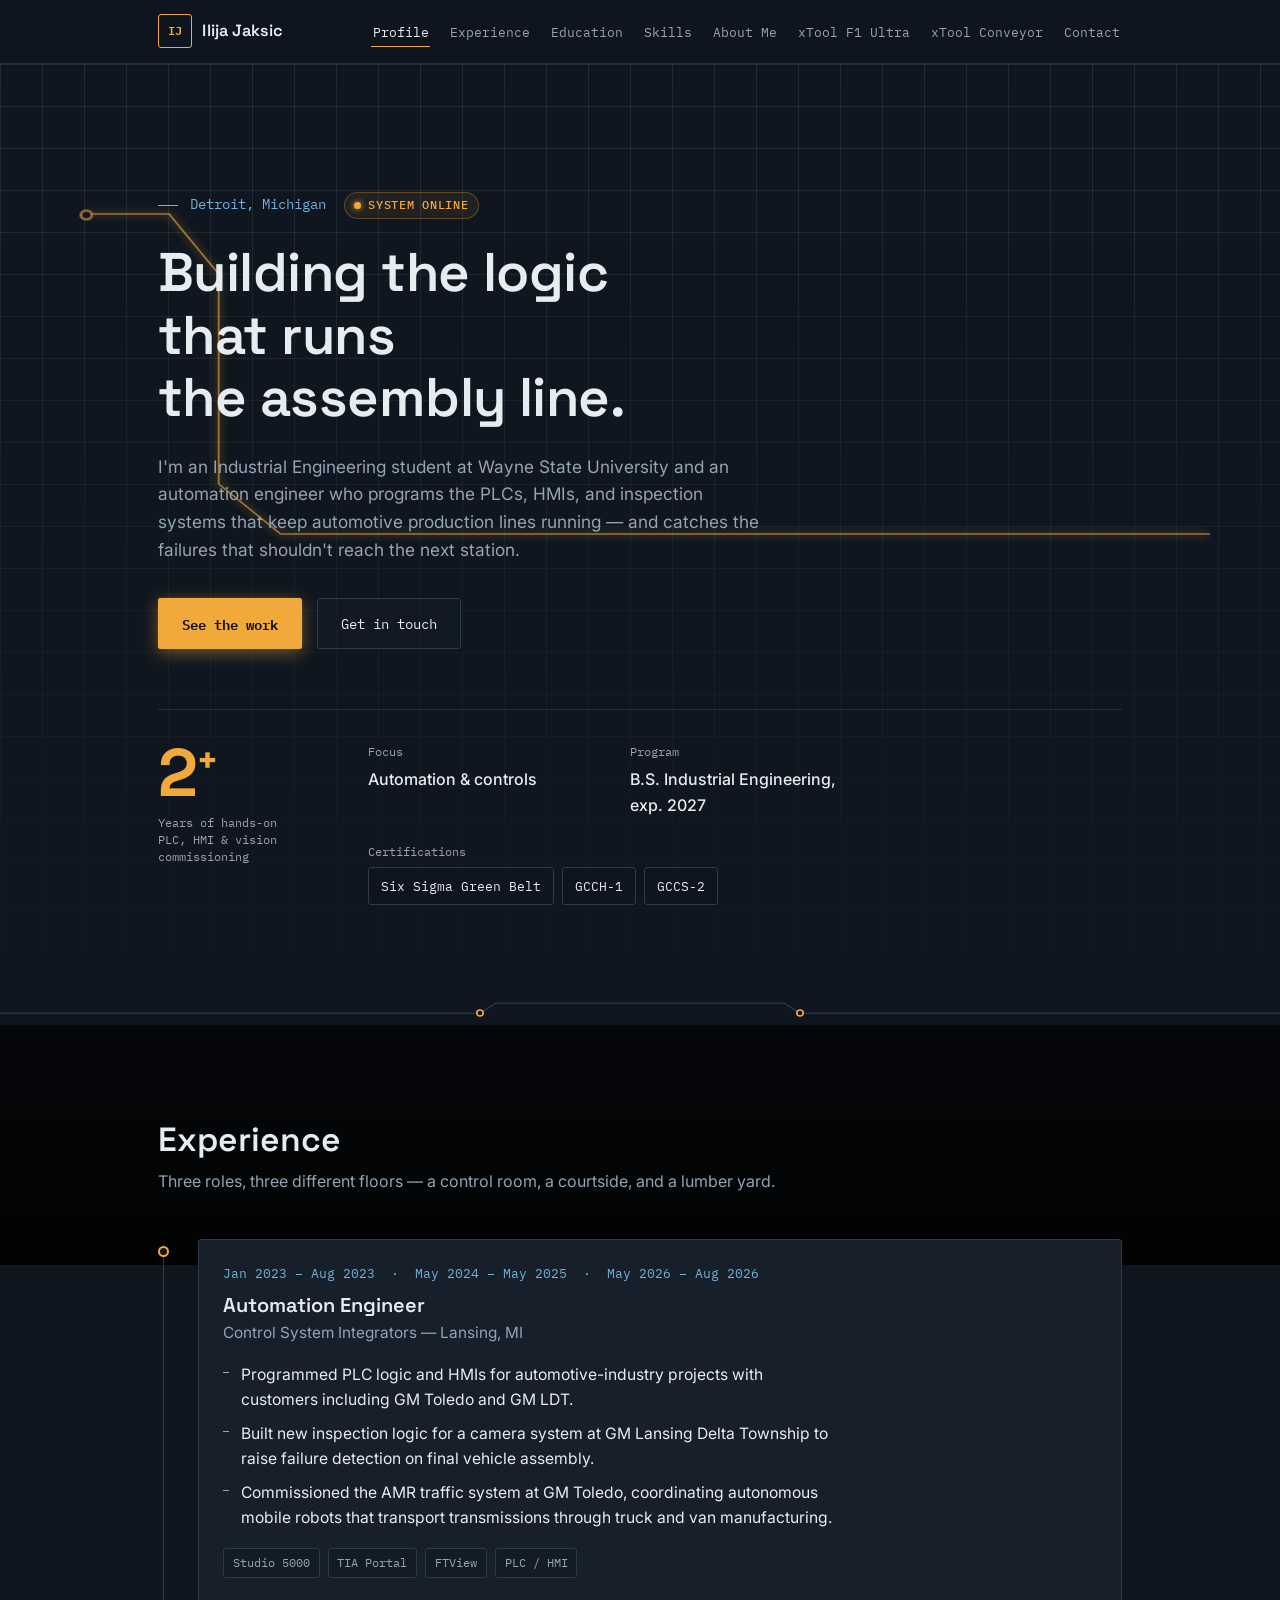
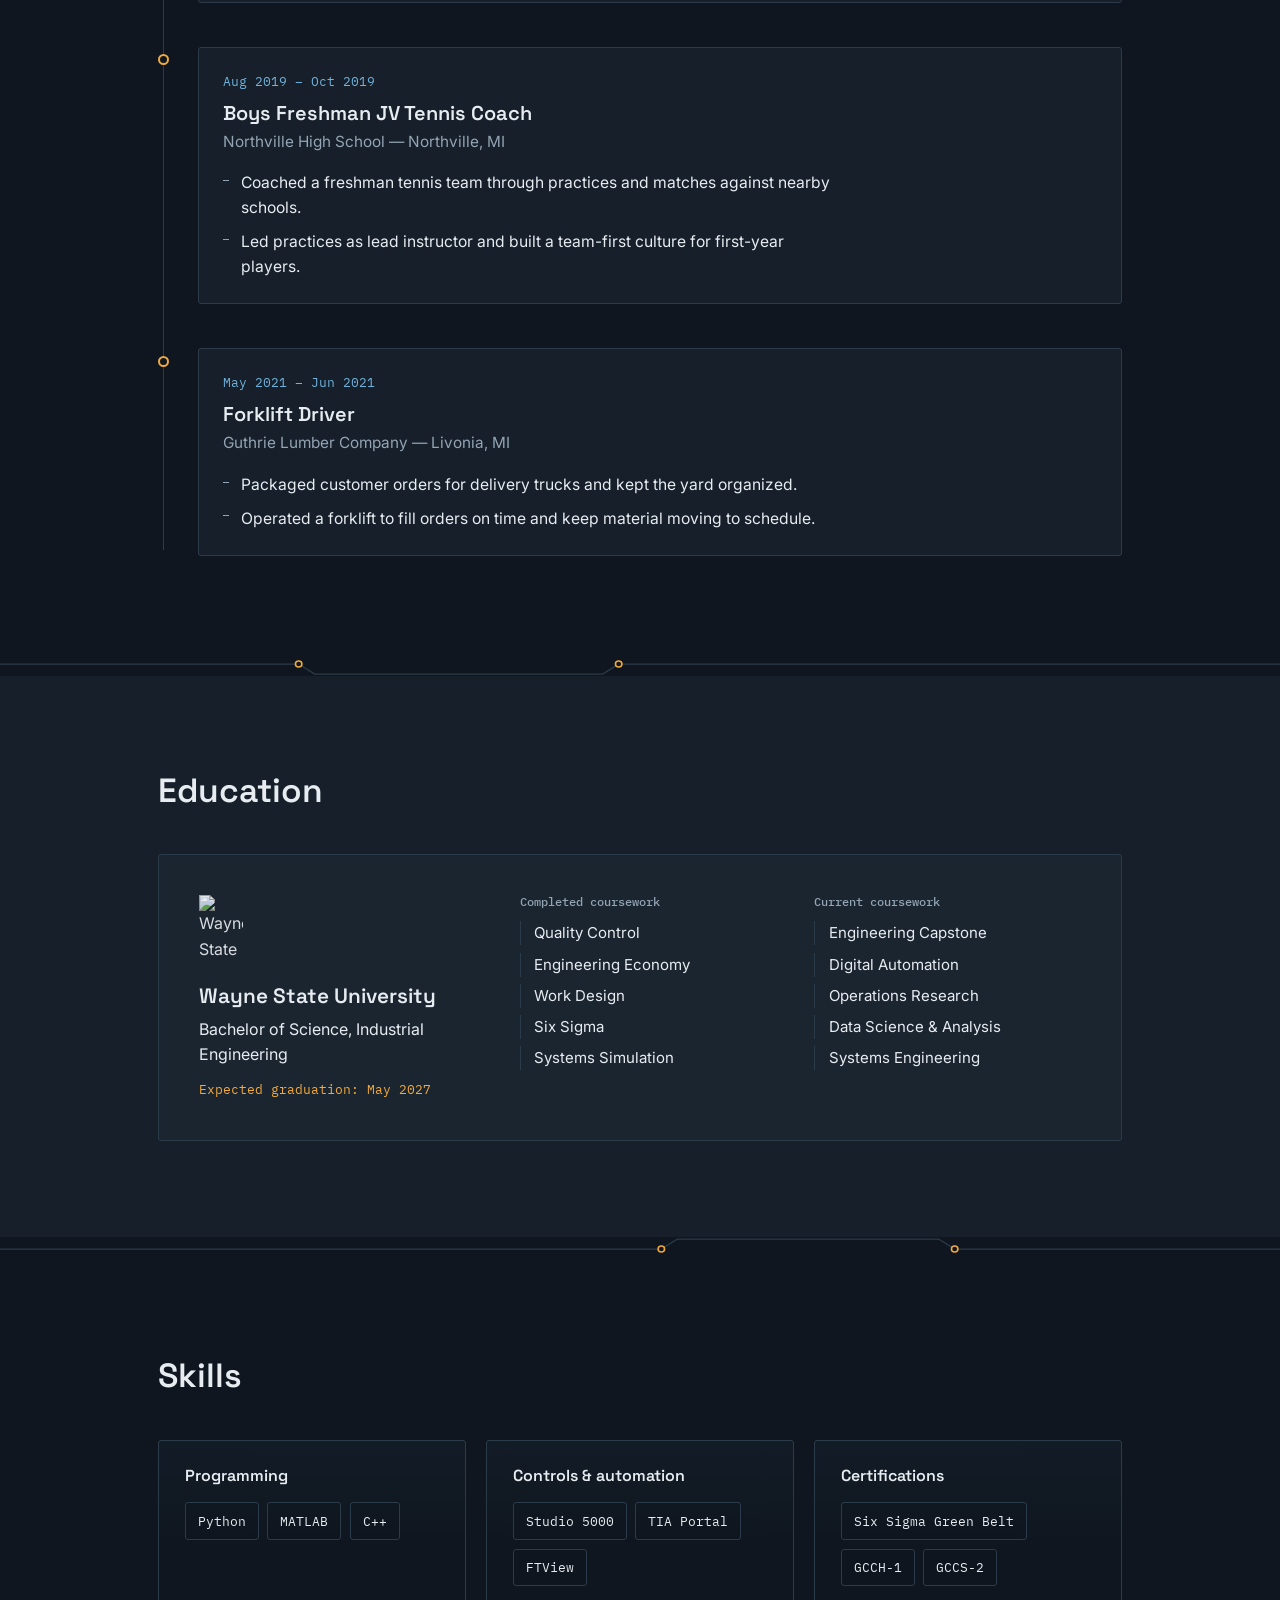
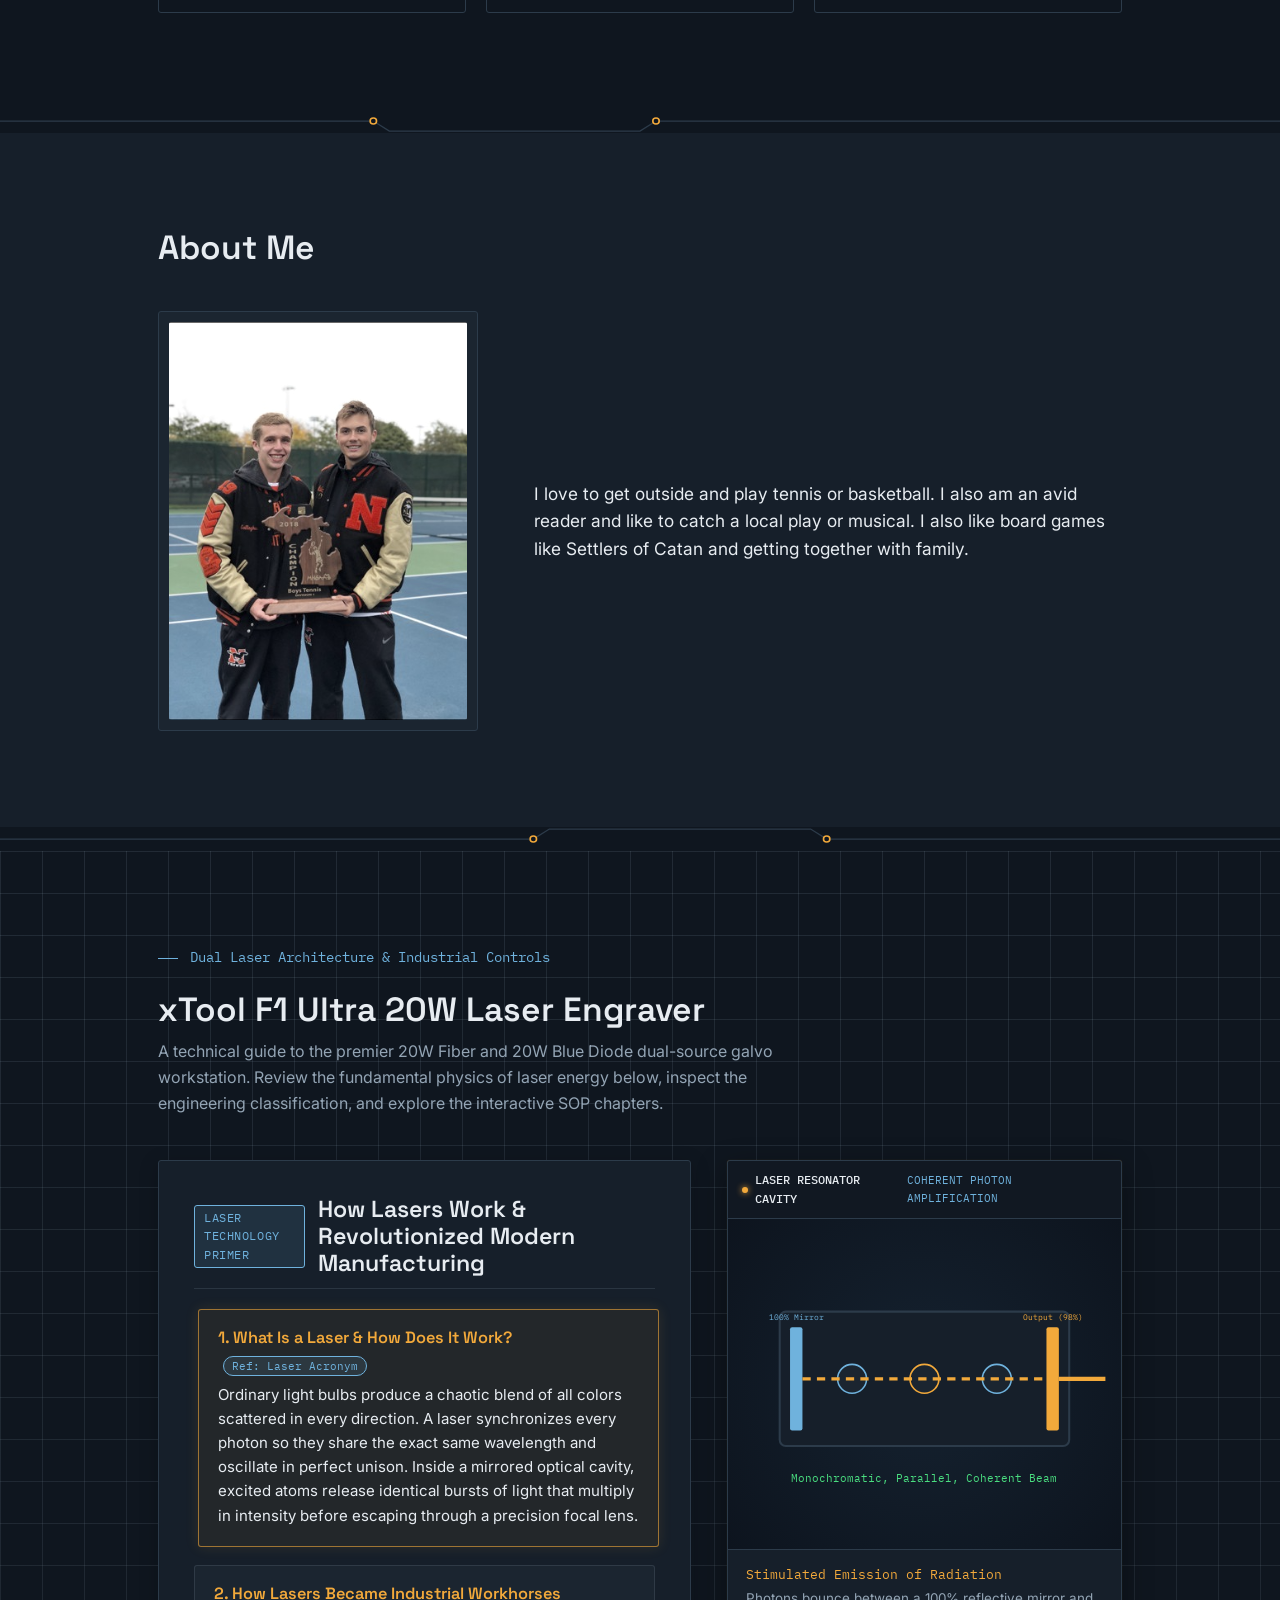
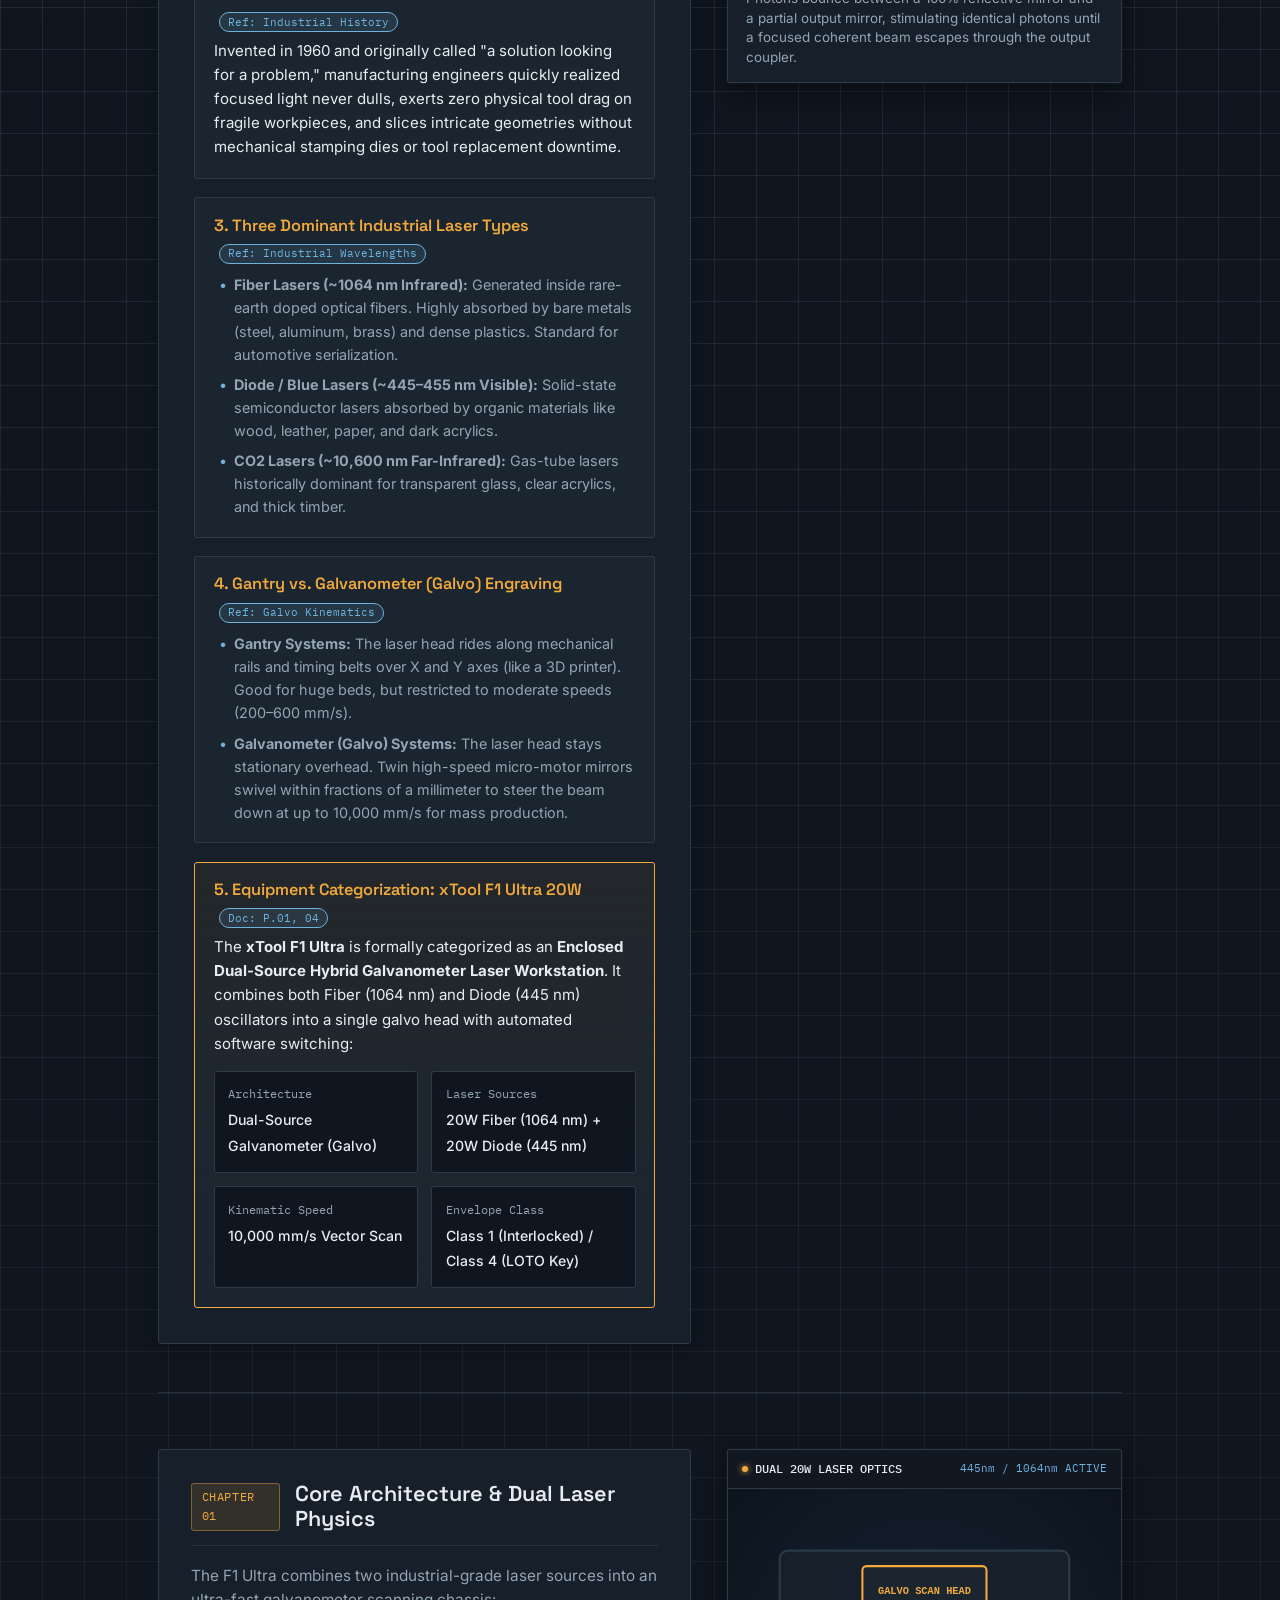
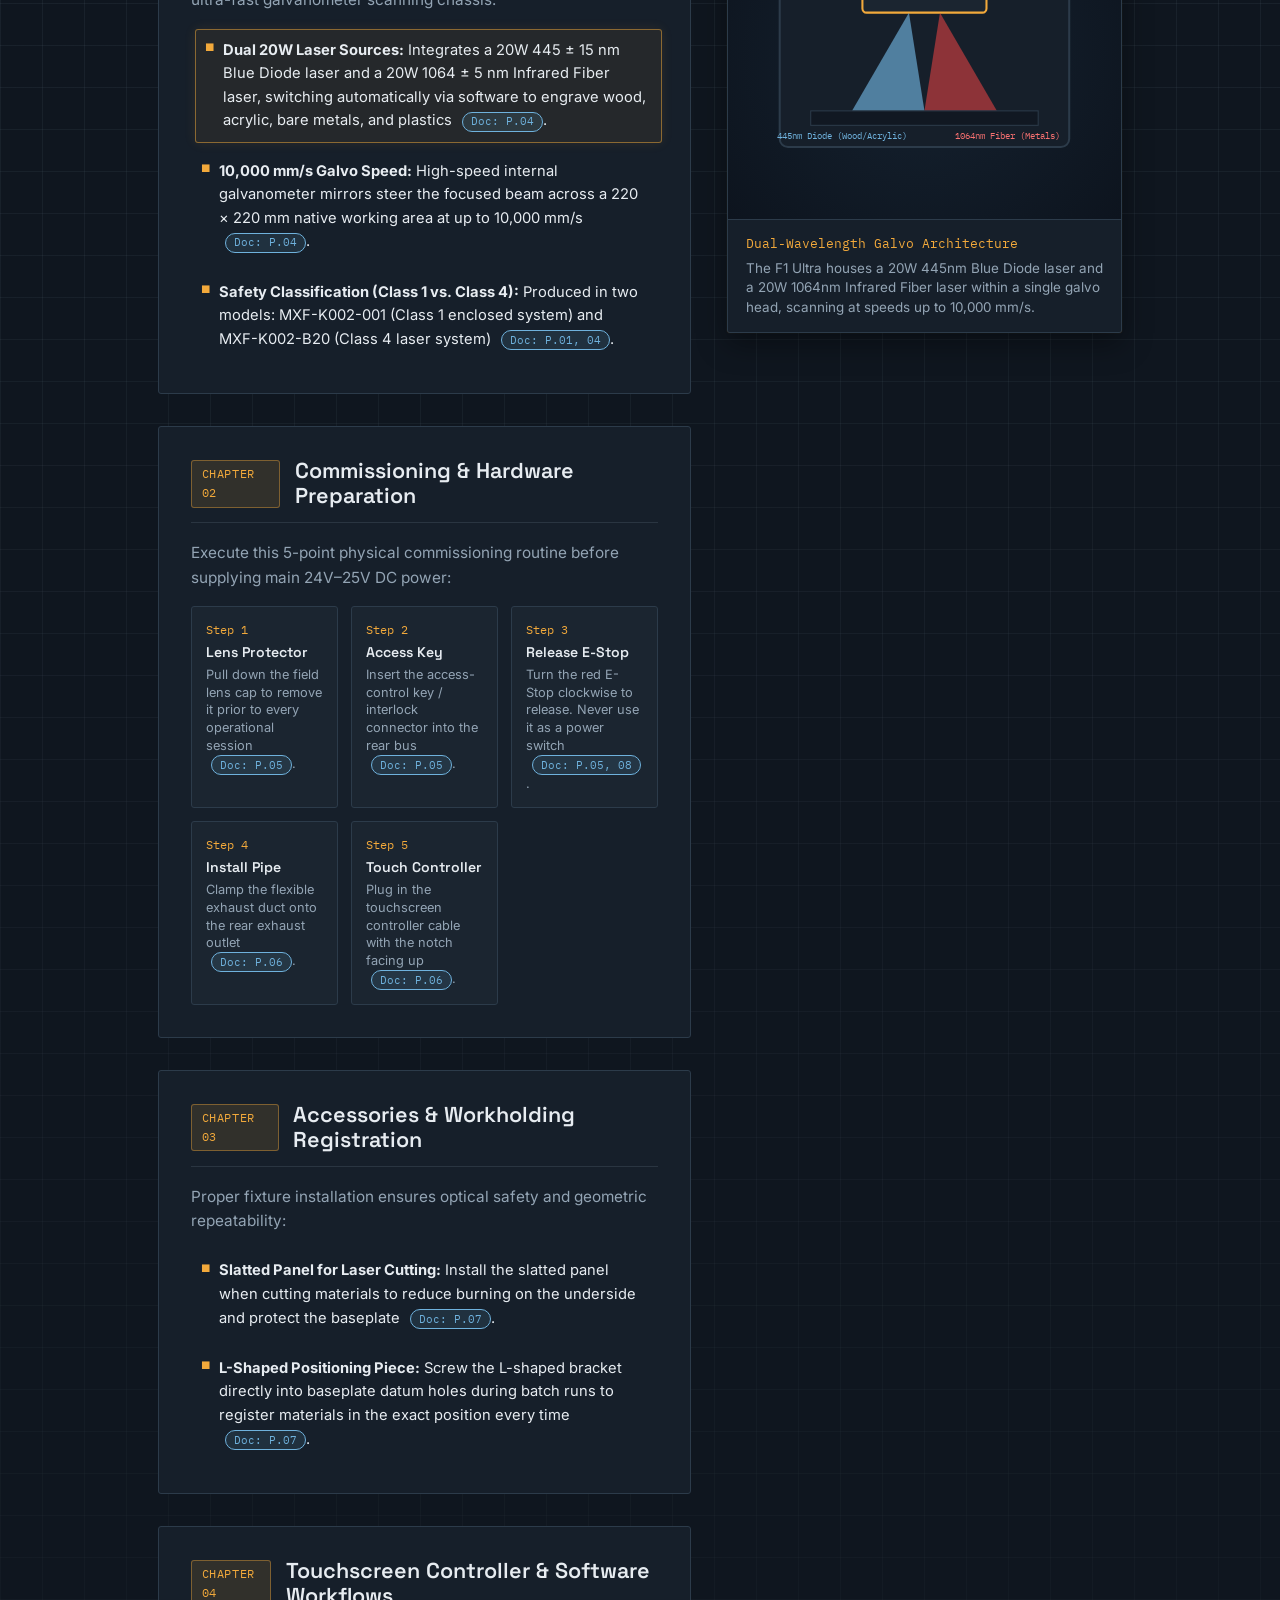
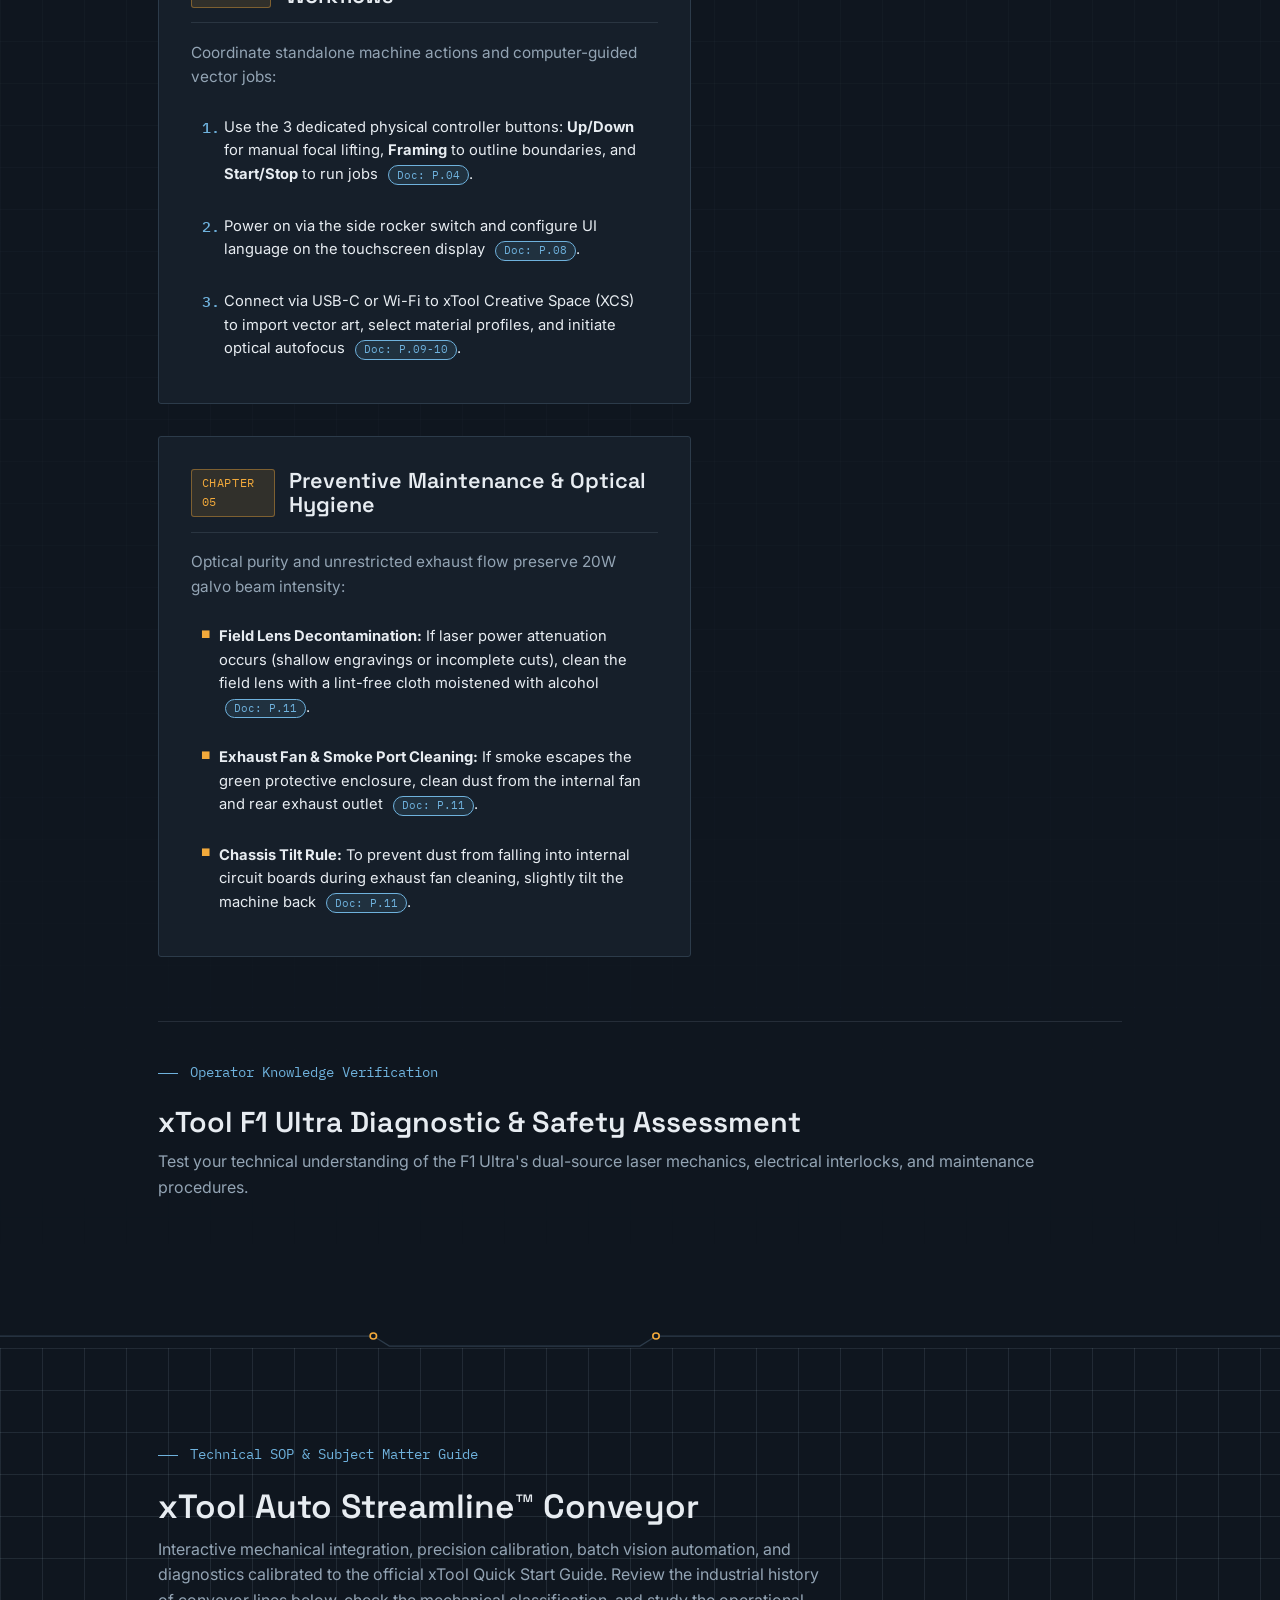
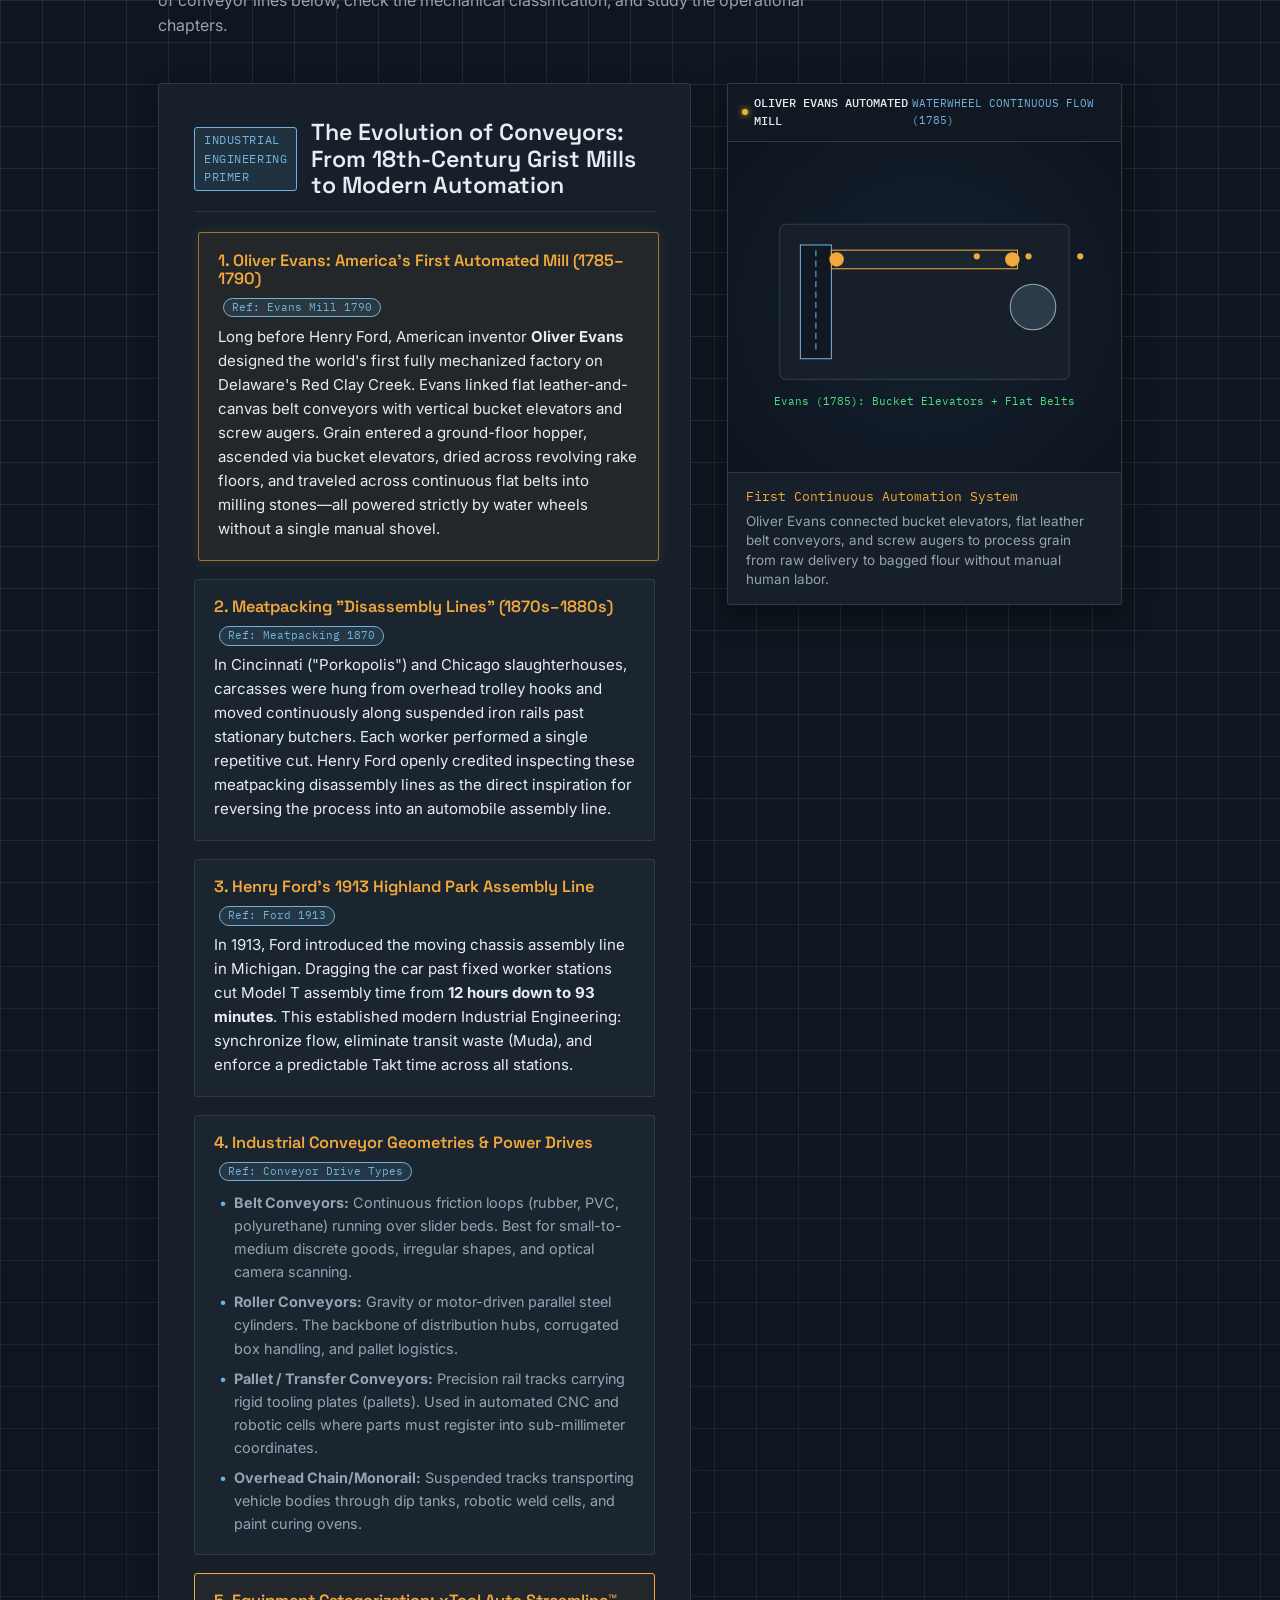
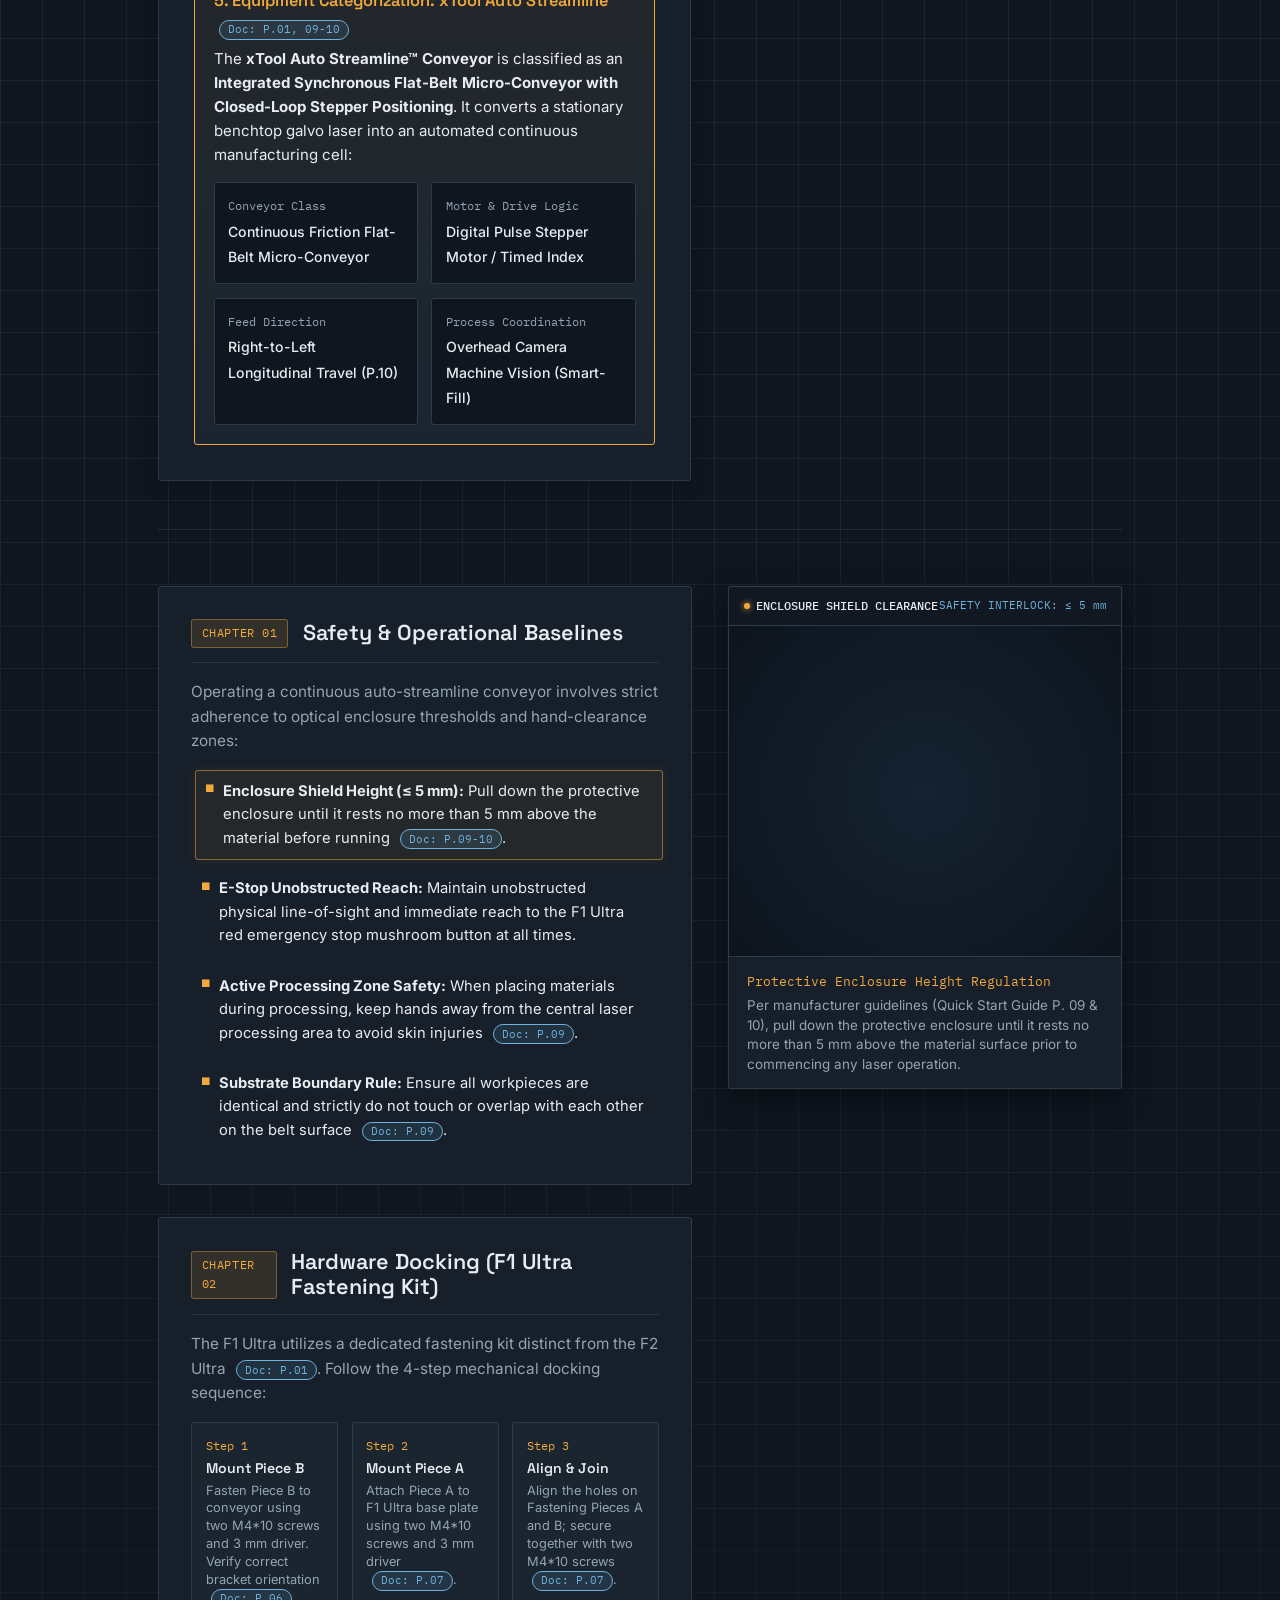
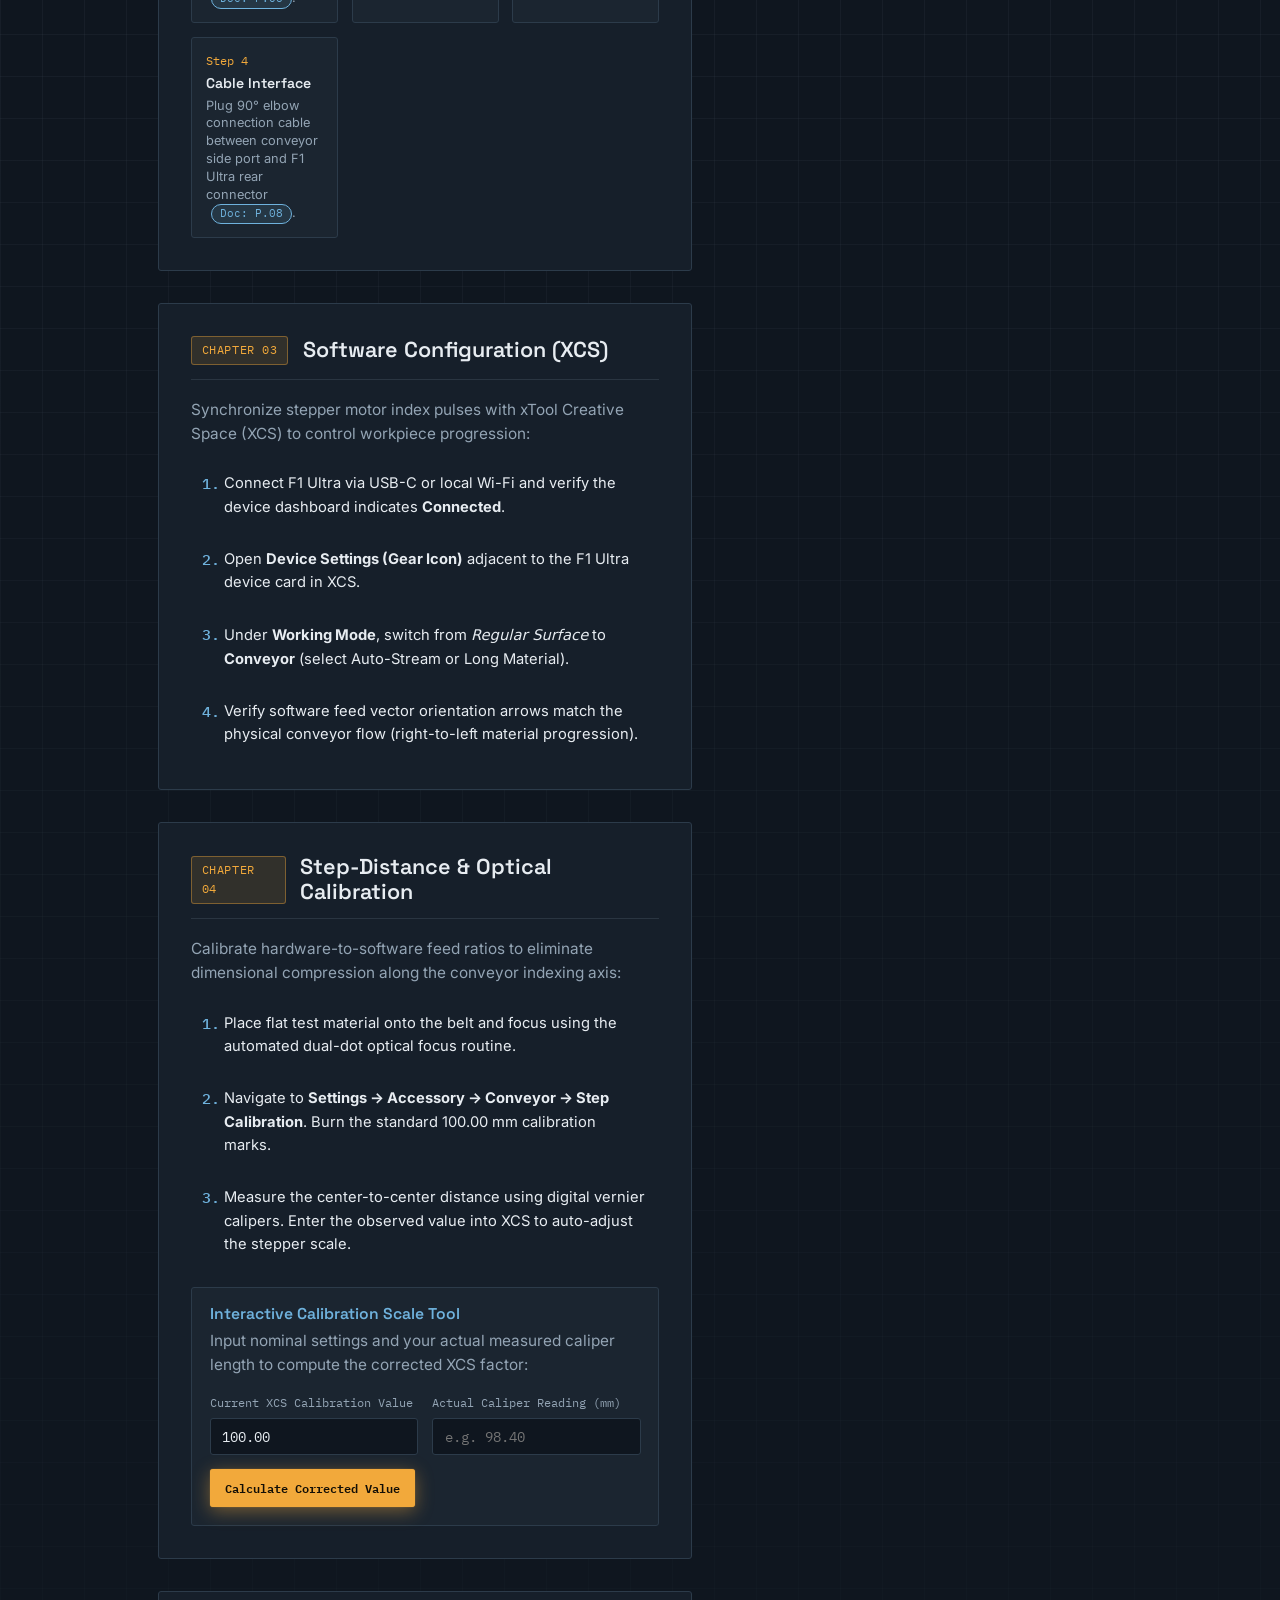
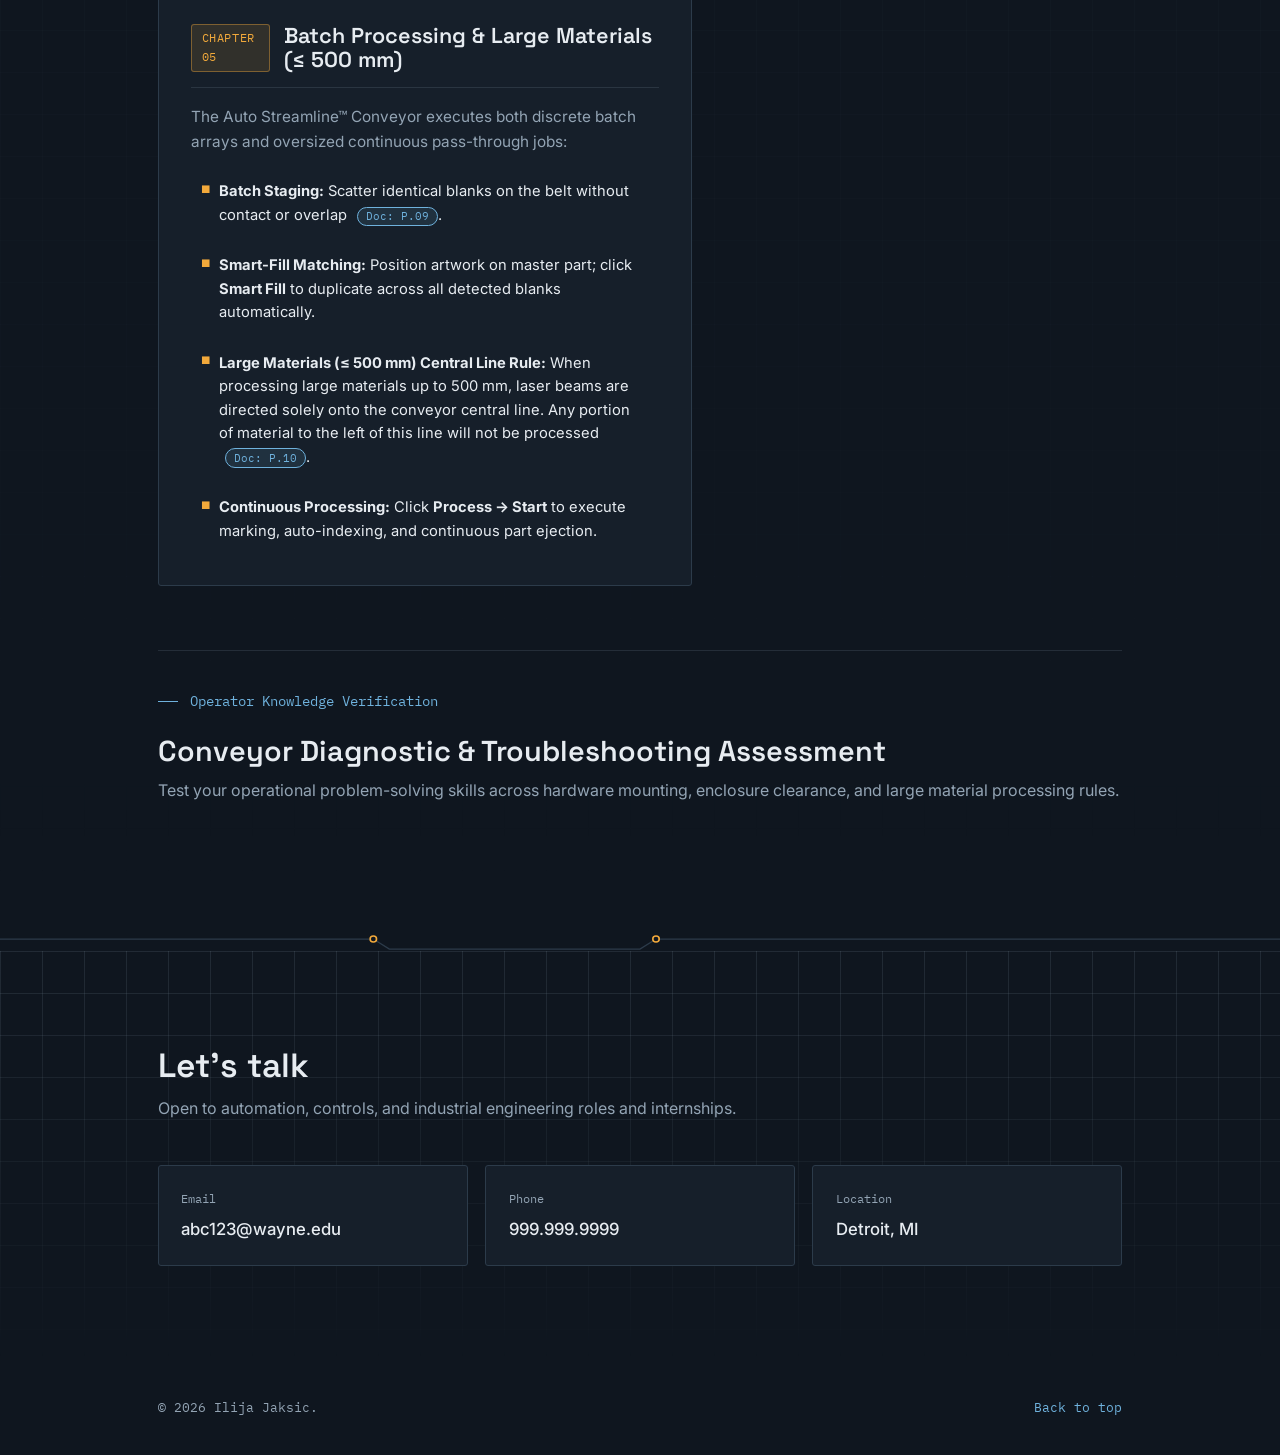
==== commit 3729f015: "Add files via upload fixing cite:4 and animations again" ====
--- a/index.html
+++ b/index.html
@@ -317,7 +317,7 @@
           <span>Dual Laser Architecture &amp; Industrial Controls</span>
         </div>
         <h2>xTool F1 Ultra 20W Laser Engraver</h2>
-        <p class="section-sub">A technical guide to the premier 20W Fiber and 20W Blue Diode dual-source galvo workstation[cite: 5]. Review the fundamental physics of laser energy below, inspect the engineering classification, and explore the interactive SOP chapters.</p>
+        <p class="section-sub">A technical guide to the premier 20W Fiber and 20W Blue Diode dual-source galvo workstation. Review the fundamental physics of laser energy below, inspect the engineering classification, and explore the interactive SOP chapters.</p>
       </div>
 
       <!-- INTERACTIVE LASER PRIMER -->
@@ -374,12 +374,12 @@
                     <span>4. Gantry vs. Galvanometer (Galvo) Engraving</span>
                     <span class="cite-tag">
                       <button type="button" class="cite-pill">Ref: Galvo Kinematics</button>
-                      <span class="cite-card"><strong>Kinematic Beam Steering</strong>Gantry systems move mechanical axes at 200–600 mm/s. Galvanometer mirror scanners deflect light at up to 10,000 mm/s for high-volume automated lines[cite: 5].</span>
+                      <span class="cite-card"><strong>Kinematic Beam Steering</strong>Gantry systems move mechanical axes at 200–600 mm/s. Galvanometer mirror scanners deflect light at up to 10,000 mm/s for high-volume automated lines.</span>
                     </span>
                   </h4>
                   <ul>
                     <li><strong>Gantry Systems:</strong> The laser head rides along mechanical rails and timing belts over X and Y axes (like a 3D printer). Good for huge beds, but restricted to moderate speeds (200–600 mm/s).</li>
-                    <li><strong>Galvanometer (Galvo) Systems:</strong> The laser head stays stationary overhead. Twin high-speed micro-motor mirrors swivel within fractions of a millimeter to steer the beam down at up to 10,000 mm/s for mass production[cite: 5].</li>
+                    <li><strong>Galvanometer (Galvo) Systems:</strong> The laser head stays stationary overhead. Twin high-speed micro-motor mirrors swivel within fractions of a millimeter to steer the beam down at up to 10,000 mm/s for mass production.</li>
                   </ul>
                 </div>
 
@@ -388,10 +388,10 @@
                     <span>5. Equipment Categorization: xTool F1 Ultra 20W</span>
                     <span class="cite-tag">
                       <button type="button" class="cite-pill">Doc: P.01, 04</button>
-                      <span class="cite-card"><strong>Official Machine Taxonomy</strong>Enclosed Dual-Source Hybrid Galvanometer Laser Workstation (20W Fiber + 20W Diode, 10,000 mm/s, Class 1/4)[cite: 5].</span>
+                      <span class="cite-card"><strong>Official Machine Taxonomy</strong>Enclosed Dual-Source Hybrid Galvanometer Laser Workstation (20W Fiber + 20W Diode, 10,000 mm/s, Class 1/4).</span>
                     </span>
                   </h4>
-                  <p>The <strong>xTool F1 Ultra</strong> is formally categorized as an <strong>Enclosed Dual-Source Hybrid Galvanometer Laser Workstation</strong>. It combines both Fiber (1064 nm) and Diode (445 nm) oscillators into a single galvo head with automated software switching[cite: 5]:</p>
+                  <p>The <strong>xTool F1 Ultra</strong> is formally categorized as an <strong>Enclosed Dual-Source Hybrid Galvanometer Laser Workstation</strong>. It combines both Fiber (1064 nm) and Diode (445 nm) oscillators into a single galvo head with automated software switching:</p>
                   <div class="categorization-specs-grid">
                     <div class="spec-block">
                       <span class="spec-label">Architecture</span>
@@ -399,15 +399,15 @@
                     </div>
                     <div class="spec-block">
                       <span class="spec-label">Laser Sources</span>
-                      <span class="spec-val">20W Fiber (1064 nm) + 20W Diode (445 nm)[cite: 5]</span>
+                      <span class="spec-val">20W Fiber (1064 nm) + 20W Diode (445 nm)</span>
                     </div>
                     <div class="spec-block">
                       <span class="spec-label">Kinematic Speed</span>
-                      <span class="spec-val">10,000 mm/s Vector Scan[cite: 5]</span>
+                      <span class="spec-val">10,000 mm/s Vector Scan</span>
                     </div>
                     <div class="spec-block">
                       <span class="spec-label">Envelope Class</span>
-                      <span class="spec-val">Class 1 (Interlocked) / Class 4 (LOTO Key)[cite: 5]</span>
+                      <span class="spec-val">Class 1 (Interlocked) / Class 4 (LOTO Key)</span>
                     </div>
                   </div>
                 </div>
@@ -450,24 +450,24 @@
               <p>The F1 Ultra combines two industrial-grade laser sources into an ultra-fast galvanometer scanning chassis:</p>
               <ul class="sop-list">
                 <li class="interactive-item is-active" data-stage="f1-duallaser">
-                  <strong>Dual 20W Laser Sources:</strong> Integrates a 20W 445 ± 15 nm Blue Diode laser and a 20W 1064 ± 5 nm Infrared Fiber laser, switching automatically via software to engrave wood, acrylic, bare metals, and plastics[cite: 5]
+                  <strong>Dual 20W Laser Sources:</strong> Integrates a 20W 445 ± 15 nm Blue Diode laser and a 20W 1064 ± 5 nm Infrared Fiber laser, switching automatically via software to engrave wood, acrylic, bare metals, and plastics
                   <span class="cite-tag">
                     <button type="button" class="cite-pill" aria-label="Citation">Doc: P.04</button>
-                    <span class="cite-card"><strong>Quick Start Guide: P. 04</strong>"Laser module: 445 ± 15 nm blue-light laser (20 W) / 1064 ± 5 nm fiber infrared laser (20 W)."[cite: 5]</span>
+                    <span class="cite-card"><strong>Quick Start Guide: P. 04</strong>"Laser module: 445 ± 15 nm blue-light laser (20 W) / 1064 ± 5 nm fiber infrared laser (20 W)."</span>
                   </span>.
                 </li>
                 <li class="interactive-item" data-stage="f1-speed">
-                  <strong>10,000 mm/s Galvo Speed:</strong> High-speed internal galvanometer mirrors steer the focused beam across a 220 × 220 mm native working area at up to 10,000 mm/s[cite: 5]
+                  <strong>10,000 mm/s Galvo Speed:</strong> High-speed internal galvanometer mirrors steer the focused beam across a 220 × 220 mm native working area at up to 10,000 mm/s
                   <span class="cite-tag">
                     <button type="button" class="cite-pill" aria-label="Citation">Doc: P.04</button>
-                    <span class="cite-card"><strong>Quick Start Guide: P. 04</strong>"Internal working area: 220 mm × 220 mm. Maximum processing speed: 10,000 mm/s."[cite: 5]</span>
+                    <span class="cite-card"><strong>Quick Start Guide: P. 04</strong>"Internal working area: 220 mm × 220 mm. Maximum processing speed: 10,000 mm/s."</span>
                   </span>.
                 </li>
                 <li class="interactive-item" data-stage="f1-models">
-                  <strong>Safety Classification (Class 1 vs. Class 4):</strong> Produced in two models: MXF-K002-001 (Class 1 enclosed system) and MXF-K002-B20 (Class 4 laser system)[cite: 5]
+                  <strong>Safety Classification (Class 1 vs. Class 4):</strong> Produced in two models: MXF-K002-001 (Class 1 enclosed system) and MXF-K002-B20 (Class 4 laser system)
                   <span class="cite-tag">
                     <button type="button" class="cite-pill" aria-label="Citation">Doc: P.01, 04</button>
-                    <span class="cite-card"><strong>Quick Start Guide: P. 01 &amp; 04</strong>"xTool F1 Ultra comes in two models: MXF-K002-001 (Class 1) and MXF-K002-B20 (Class 4)."[cite: 5]</span>
+                    <span class="cite-card"><strong>Quick Start Guide: P. 01 &amp; 04</strong>"xTool F1 Ultra comes in two models: MXF-K002-001 (Class 1) and MXF-K002-B20 (Class 4)."</span>
                   </span>.
                 </li>
               </ul>
@@ -481,55 +481,55 @@
               <h3>Commissioning &amp; Hardware Preparation</h3>
             </header>
             <div class="chapter-content">
-              <p>Execute this 5-point physical commissioning routine before supplying main 24V–25V DC power[cite: 5]:</p>
+              <p>Execute this 5-point physical commissioning routine before supplying main 24V–25V DC power:</p>
               <div class="sop-steps-grid">
                 <div class="sop-step-box interactive-item" data-stage="f1-lensprotector">
                   <span class="step-num">Step 1</span>
                   <h4>Lens Protector</h4>
-                  <p>Pull down the field lens cap to remove it prior to every operational session[cite: 5]
+                  <p>Pull down the field lens cap to remove it prior to every operational session
                     <span class="cite-tag">
                       <button type="button" class="cite-pill" aria-label="Citation">Doc: P.05</button>
-                      <span class="cite-card"><strong>Quick Start Guide: P. 05</strong>"Pull down the field lens protector to remove it... Ensure that the protector is removed every time before you use the machine."[cite: 5]</span>
+                      <span class="cite-card"><strong>Quick Start Guide: P. 05</strong>"Pull down the field lens protector to remove it... Ensure that the protector is removed every time before you use the machine."</span>
                     </span>.
                   </p>
                 </div>
                 <div class="sop-step-box interactive-item" data-stage="f1-key">
                   <span class="step-num">Step 2</span>
                   <h4>Access Key</h4>
-                  <p>Insert the access-control key / interlock connector into the rear bus[cite: 5]
+                  <p>Insert the access-control key / interlock connector into the rear bus
                     <span class="cite-tag">
                       <button type="button" class="cite-pill" aria-label="Citation">Doc: P.05</button>
-                      <span class="cite-card"><strong>Quick Start Guide: P. 05</strong>"Insert the key. You can remove the key to disable the processing and related functions of the machine."[cite: 5]</span>
+                      <span class="cite-card"><strong>Quick Start Guide: P. 05</strong>"Insert the key. You can remove the key to disable the processing and related functions of the machine."</span>
                     </span>.
                   </p>
                 </div>
                 <div class="sop-step-box interactive-item" data-stage="f1-estop">
                   <span class="step-num">Step 3</span>
                   <h4>Release E-Stop</h4>
-                  <p>Turn the red E-Stop clockwise to release. Never use it as a power switch[cite: 5]
+                  <p>Turn the red E-Stop clockwise to release. Never use it as a power switch
                     <span class="cite-tag">
                       <button type="button" class="cite-pill" aria-label="Citation">Doc: P.05, 08</button>
-                      <span class="cite-card"><strong>Quick Start Guide: P. 05 &amp; 08</strong>"Ensure that the emergency stop button is released... Do not use the emergency stop button as a power switch."[cite: 5]</span>
+                      <span class="cite-card"><strong>Quick Start Guide: P. 05 &amp; 08</strong>"Ensure that the emergency stop button is released... Do not use the emergency stop button as a power switch."</span>
                     </span>.
                   </p>
                 </div>
                 <div class="sop-step-box interactive-item" data-stage="f1-pipe">
                   <span class="step-num">Step 4</span>
                   <h4>Install Pipe</h4>
-                  <p>Clamp the flexible exhaust duct onto the rear exhaust outlet[cite: 5]
+                  <p>Clamp the flexible exhaust duct onto the rear exhaust outlet
                     <span class="cite-tag">
                       <button type="button" class="cite-pill" aria-label="Citation">Doc: P.06</button>
-                      <span class="cite-card"><strong>Quick Start Guide: P. 06</strong>"Install the pipe." Connects directly to smoke outlet or purifier[cite: 5].</span>
+                      <span class="cite-card"><strong>Quick Start Guide: P. 06</strong>"Install the pipe." Connects directly to smoke outlet or purifier.</span>
                     </span>.
                   </p>
                 </div>
                 <div class="sop-step-box interactive-item" data-stage="f1-controller">
                   <span class="step-num">Step 5</span>
                   <h4>Touch Controller</h4>
-                  <p>Plug in the touchscreen controller cable with the notch facing up[cite: 5]
+                  <p>Plug in the touchscreen controller cable with the notch facing up
                     <span class="cite-tag">
                       <button type="button" class="cite-pill" aria-label="Citation">Doc: P.06</button>
-                      <span class="cite-card"><strong>Quick Start Guide: P. 06</strong>"To insert the connector, ensure that the notch at the end faces up."[cite: 5]</span>
+                      <span class="cite-card"><strong>Quick Start Guide: P. 06</strong>"To insert the connector, ensure that the notch at the end faces up."</span>
                     </span>.
                   </p>
                 </div>
@@ -544,20 +544,20 @@
               <h3>Accessories &amp; Workholding Registration</h3>
             </header>
             <div class="chapter-content">
-              <p>Proper fixture installation ensures optical safety and geometric repeatability[cite: 5]:</p>
+              <p>Proper fixture installation ensures optical safety and geometric repeatability:</p>
               <ul class="sop-list">
                 <li class="interactive-item" data-stage="f1-slatted">
-                  <strong>Slatted Panel for Laser Cutting:</strong> Install the slatted panel when cutting materials to reduce burning on the underside and protect the baseplate[cite: 5]
+                  <strong>Slatted Panel for Laser Cutting:</strong> Install the slatted panel when cutting materials to reduce burning on the underside and protect the baseplate
                   <span class="cite-tag">
                     <button type="button" class="cite-pill" aria-label="Citation">Doc: P.07</button>
-                    <span class="cite-card"><strong>Quick Start Guide: P. 07</strong>"To cut a material, you are advised to use the slatted panel. It can reduce the areas burned during material processing and protect the baseplate."[cite: 5]</span>
+                    <span class="cite-card"><strong>Quick Start Guide: P. 07</strong>"To cut a material, you are advised to use the slatted panel. It can reduce the areas burned during material processing and protect the baseplate."</span>
                   </span>.
                 </li>
                 <li class="interactive-item" data-stage="f1-lpiece">
-                  <strong>L-Shaped Positioning Piece:</strong> Screw the L-shaped bracket directly into baseplate datum holes during batch runs to register materials in the exact position every time[cite: 5]
+                  <strong>L-Shaped Positioning Piece:</strong> Screw the L-shaped bracket directly into baseplate datum holes during batch runs to register materials in the exact position every time
                   <span class="cite-tag">
                     <button type="button" class="cite-pill" aria-label="Citation">Doc: P.07</button>
-                    <span class="cite-card"><strong>Quick Start Guide: P. 07</strong>"During batch processing, the L-shaped positioning piece can help you place a material in the same position every time."[cite: 5]</span>
+                    <span class="cite-card"><strong>Quick Start Guide: P. 07</strong>"During batch processing, the L-shaped positioning piece can help you place a material in the same position every time."</span>
                   </span>.
                 </li>
               </ul>
@@ -571,27 +571,27 @@
               <h3>Touchscreen Controller &amp; Software Workflows</h3>
             </header>
             <div class="chapter-content">
-              <p>Coordinate standalone machine actions and computer-guided vector jobs[cite: 5]:</p>
+              <p>Coordinate standalone machine actions and computer-guided vector jobs:</p>
               <ol class="sop-ordered-list">
                 <li class="interactive-item" data-stage="f1-touchbuttons">
-                  Use the 3 dedicated physical controller buttons: <strong>Up/Down</strong> for manual focal lifting, <strong>Framing</strong> to outline boundaries, and <strong>Start/Stop</strong> to run jobs[cite: 5]
+                  Use the 3 dedicated physical controller buttons: <strong>Up/Down</strong> for manual focal lifting, <strong>Framing</strong> to outline boundaries, and <strong>Start/Stop</strong> to run jobs
                   <span class="cite-tag">
                     <button type="button" class="cite-pill" aria-label="Citation">Doc: P.04</button>
-                    <span class="cite-card"><strong>Quick Start Guide: P. 04</strong>"Up/Down button: Lifts/lowers laser module. Framing button: Starts/stops framing. Start/Stop button: Starts/stops material processing."[cite: 5]</span>
+                    <span class="cite-card"><strong>Quick Start Guide: P. 04</strong>"Up/Down button: Lifts/lowers laser module. Framing button: Starts/stops framing. Start/Stop button: Starts/stops material processing."</span>
                   </span>.
                 </li>
                 <li class="interactive-item" data-stage="f1-language">
-                  Power on via the side rocker switch and configure UI language on the touchscreen display[cite: 5]
+                  Power on via the side rocker switch and configure UI language on the touchscreen display
                   <span class="cite-tag">
                     <button type="button" class="cite-pill" aria-label="Citation">Doc: P.08</button>
-                    <span class="cite-card"><strong>Quick Start Guide: P. 08</strong>"Press the power switch to turn on xTool F1 Ultra... Set up the language of the touchscreen controller."[cite: 5]</span>
+                    <span class="cite-card"><strong>Quick Start Guide: P. 08</strong>"Press the power switch to turn on xTool F1 Ultra... Set up the language of the touchscreen controller."</span>
                   </span>.
                 </li>
                 <li class="interactive-item" data-stage="f1-xcssoftware">
-                  Connect via USB-C or Wi-Fi to xTool Creative Space (XCS) to import vector art, select material profiles, and initiate optical autofocus[cite: 5]
+                  Connect via USB-C or Wi-Fi to xTool Creative Space (XCS) to import vector art, select material profiles, and initiate optical autofocus
                   <span class="cite-tag">
                     <button type="button" class="cite-pill" aria-label="Citation">Doc: P.09-10</button>
-                    <span class="cite-card"><strong>Quick Start Guide: P. 09 &amp; 10</strong>"Use software to operate xTool F1 Ultra... connect xTool F1 Ultra in the software."[cite: 5]</span>
+                    <span class="cite-card"><strong>Quick Start Guide: P. 09 &amp; 10</strong>"Use software to operate xTool F1 Ultra... connect xTool F1 Ultra in the software."</span>
                   </span>.
                 </li>
               </ol>
@@ -605,27 +605,27 @@
               <h3>Preventive Maintenance &amp; Optical Hygiene</h3>
             </header>
             <div class="chapter-content">
-              <p>Optical purity and unrestricted exhaust flow preserve 20W galvo beam intensity[cite: 5]:</p>
+              <p>Optical purity and unrestricted exhaust flow preserve 20W galvo beam intensity:</p>
               <ul class="sop-list">
                 <li class="interactive-item" data-stage="f1-lensclean">
-                  <strong>Field Lens Decontamination:</strong> If laser power attenuation occurs (shallow engravings or incomplete cuts), clean the field lens with a lint-free cloth moistened with alcohol[cite: 5]
+                  <strong>Field Lens Decontamination:</strong> If laser power attenuation occurs (shallow engravings or incomplete cuts), clean the field lens with a lint-free cloth moistened with alcohol
                   <span class="cite-tag">
                     <button type="button" class="cite-pill" aria-label="Citation">Doc: P.11</button>
-                    <span class="cite-card"><strong>Quick Start Guide: P. 11</strong>"Disconnect power before maintaining... clean it with the lint-free cloth moistened with alcohol."[cite: 5]</span>
+                    <span class="cite-card"><strong>Quick Start Guide: P. 11</strong>"Disconnect power before maintaining... clean it with the lint-free cloth moistened with alcohol."</span>
                   </span>.
                 </li>
                 <li class="interactive-item" data-stage="f1-fanexhaust">
-                  <strong>Exhaust Fan &amp; Smoke Port Cleaning:</strong> If smoke escapes the green protective enclosure, clean dust from the internal fan and rear exhaust outlet[cite: 5]
+                  <strong>Exhaust Fan &amp; Smoke Port Cleaning:</strong> If smoke escapes the green protective enclosure, clean dust from the internal fan and rear exhaust outlet
                   <span class="cite-tag">
                     <button type="button" class="cite-pill" aria-label="Citation">Doc: P.11</button>
-                    <span class="cite-card"><strong>Quick Start Guide: P. 11</strong>"If smoke runs out of the protective enclosure, the fan and smoke outlet may be blocked due to dust. Clean them."[cite: 5]</span>
+                    <span class="cite-card"><strong>Quick Start Guide: P. 11</strong>"If smoke runs out of the protective enclosure, the fan and smoke outlet may be blocked due to dust. Clean them."</span>
                   </span>.
                 </li>
                 <li class="interactive-item" data-stage="f1-tiltrule">
-                  <strong>Chassis Tilt Rule:</strong> To prevent dust from falling into internal circuit boards during exhaust fan cleaning, slightly tilt the machine back[cite: 5]
+                  <strong>Chassis Tilt Rule:</strong> To prevent dust from falling into internal circuit boards during exhaust fan cleaning, slightly tilt the machine back
                   <span class="cite-tag">
                     <button type="button" class="cite-pill" aria-label="Citation">Doc: P.11</button>
-                    <span class="cite-card"><strong>Quick Start Guide: P. 11</strong>"To avoid dust falling into the circuit board, slightly tilt the machine."[cite: 5]</span>
+                    <span class="cite-card"><strong>Quick Start Guide: P. 11</strong>"To avoid dust falling into the circuit board, slightly tilt the machine."</span>
                   </span>.
                 </li>
               </ul>
@@ -646,7 +646,7 @@
 
             <div class="stage-caption-bar">
               <p class="stage-caption-title" id="f1StageCaptionTitle">Dual-Source Laser Galvo Head</p>
-              <p class="stage-caption-desc" id="f1StageCaptionDesc">The F1 Ultra houses both a 20W 445nm blue diode laser and a 20W 1064nm infrared fiber laser, delivering sub-millimeter precision at speeds up to 10,000 mm/s[cite: 5].</p>
+              <p class="stage-caption-desc" id="f1StageCaptionDesc">The F1 Ultra houses both a 20W 445nm blue diode laser and a 20W 1064nm infrared fiber laser, delivering sub-millimeter precision at speeds up to 10,000 mm/s.</p>
             </div>
           </div>
         </aside>
@@ -696,7 +696,7 @@
           <span>Technical SOP &amp; Subject Matter Guide</span>
         </div>
         <h2>xTool Auto Streamline&trade; Conveyor</h2>
-        <p class="section-sub">Interactive mechanical integration, precision calibration, batch vision automation, and diagnostics calibrated to the official xTool Quick Start Guide[cite: 4]. Review the industrial history of conveyor lines below, check the mechanical classification, and study the operational chapters.</p>
+        <p class="section-sub">Interactive mechanical integration, precision calibration, batch vision automation, and diagnostics calibrated to the official xTool Quick Start Guide. Review the industrial history of conveyor lines below, check the mechanical classification, and study the operational chapters.</p>
       </div>
 
       <!-- INTERACTIVE CONVEYOR PRIMER -->
@@ -765,10 +765,10 @@
                     <span>5. Equipment Categorization: xTool Auto Streamline™</span>
                     <span class="cite-tag">
                       <button type="button" class="cite-pill">Doc: P.01, 09-10</button>
-                      <span class="cite-card"><strong>Official Conveyor Taxonomy</strong>Integrated Synchronous Flat-Belt Micro-Conveyor with Closed-Loop Stepper Positioning (right-to-left feed, machine vision indexing)[cite: 4].</span>
+                      <span class="cite-card"><strong>Official Conveyor Taxonomy</strong>Integrated Synchronous Flat-Belt Micro-Conveyor with Closed-Loop Stepper Positioning (right-to-left feed, machine vision indexing).</span>
                     </span>
                   </h4>
-                  <p>The <strong>xTool Auto Streamline™ Conveyor</strong> is classified as an <strong>Integrated Synchronous Flat-Belt Micro-Conveyor with Closed-Loop Stepper Positioning</strong>. It converts a stationary benchtop galvo laser into an automated continuous manufacturing cell[cite: 4]:</p>
+                  <p>The <strong>xTool Auto Streamline™ Conveyor</strong> is classified as an <strong>Integrated Synchronous Flat-Belt Micro-Conveyor with Closed-Loop Stepper Positioning</strong>. It converts a stationary benchtop galvo laser into an automated continuous manufacturing cell:</p>
                   <div class="categorization-specs-grid">
                     <div class="spec-block">
                       <span class="spec-label">Conveyor Class</span>
@@ -780,11 +780,11 @@
                     </div>
                     <div class="spec-block">
                       <span class="spec-label">Feed Direction</span>
-                      <span class="spec-val">Right-to-Left Longitudinal Travel (P.10)[cite: 4]</span>
+                      <span class="spec-val">Right-to-Left Longitudinal Travel (P.10)</span>
                     </div>
                     <div class="spec-block">
                       <span class="spec-label">Process Coordination</span>
-                      <span class="spec-val">Overhead Camera Machine Vision (Smart-Fill)[cite: 4]</span>
+                      <span class="spec-val">Overhead Camera Machine Vision (Smart-Fill)</span>
                     </div>
                   </div>
                 </div>
@@ -826,27 +826,27 @@
               <p>Operating a continuous auto-streamline conveyor involves strict adherence to optical enclosure thresholds and hand-clearance zones:</p>
               <ul class="sop-list">
                 <li class="interactive-item is-active" data-stage="c1-enclosure">
-                  <strong>Enclosure Shield Height (&le; 5 mm):</strong> Pull down the protective enclosure until it rests no more than 5 mm above the material before running[cite: 4]
+                  <strong>Enclosure Shield Height (&le; 5 mm):</strong> Pull down the protective enclosure until it rests no more than 5 mm above the material before running
                   <span class="cite-tag">
-                    <button type="button" class="cite-pill" aria-label="Citation">Doc: P.09-10</button>
-                    <span class="cite-card"><strong>Quick Start Guide: P. 09 &amp; 10</strong>"Pull down the protective enclosure until it remains no more than 5 mm above the material before processing."[cite: 4]</span>
+                    <button type="button" class="cite-pill">Doc: P.09-10</button>
+                    <span class="cite-card"><strong>Quick Start Guide: P. 09 &amp; 10</strong>"Pull down the protective enclosure until it remains no more than 5 mm above the material before processing."</span>
                   </span>.
                 </li>
                 <li class="interactive-item" data-stage="c1-estop">
                   <strong>E-Stop Unobstructed Reach:</strong> Maintain unobstructed physical line-of-sight and immediate reach to the F1 Ultra red emergency stop mushroom button at all times.
                 </li>
                 <li class="interactive-item" data-stage="c1-hand-safety">
-                  <strong>Active Processing Zone Safety:</strong> When placing materials during processing, keep hands away from the central laser processing area to avoid skin injuries[cite: 4]
+                  <strong>Active Processing Zone Safety:</strong> When placing materials during processing, keep hands away from the central laser processing area to avoid skin injuries
                   <span class="cite-tag">
-                    <button type="button" class="cite-pill" aria-label="Citation">Doc: P.09</button>
-                    <span class="cite-card"><strong>Quick Start Guide: P. 09</strong>"When placing materials during processing, keep your hand away from the processing area to avoid skin injuries."[cite: 4]</span>
+                    <button type="button" class="cite-pill">Doc: P.09</button>
+                    <span class="cite-card"><strong>Quick Start Guide: P. 09</strong>"When placing materials during processing, keep your hand away from the processing area to avoid skin injuries."</span>
                   </span>.
                 </li>
                 <li class="interactive-item" data-stage="c1-overlap">
-                  <strong>Substrate Boundary Rule:</strong> Ensure all workpieces are identical and strictly do not touch or overlap with each other on the belt surface[cite: 4]
+                  <strong>Substrate Boundary Rule:</strong> Ensure all workpieces are identical and strictly do not touch or overlap with each other on the belt surface
                   <span class="cite-tag">
-                    <button type="button" class="cite-pill" aria-label="Citation">Doc: P.09</button>
-                    <span class="cite-card"><strong>Quick Start Guide: P. 09</strong>"Ensure that you use identical materials... Ensure that the materials do not touch or overlap with each other."[cite: 4]</span>
+                    <button type="button" class="cite-pill">Doc: P.09</button>
+                    <span class="cite-card"><strong>Quick Start Guide: P. 09</strong>"Ensure that you use identical materials... Ensure that the materials do not touch or overlap with each other."</span>
                   </span>.
                 </li>
               </ul>
@@ -859,50 +859,50 @@
               <h3>Hardware Docking (F1 Ultra Fastening Kit)</h3>
             </header>
             <div class="chapter-content">
-              <p>The F1 Ultra utilizes a dedicated fastening kit distinct from the F2 Ultra[cite: 4]
+              <p>The F1 Ultra utilizes a dedicated fastening kit distinct from the F2 Ultra
                 <span class="cite-tag">
-                  <button type="button" class="cite-pill" aria-label="Citation">Doc: P.01</button>
-                  <span class="cite-card"><strong>Quick Start Guide: P. 01</strong>"xTool F1 Ultra fastening kit: Fastening piece A, Fastening piece B, Screw M4*10, Screwdriver 3 mm."[cite: 4]</span>
+                  <button type="button" class="cite-pill">Doc: P.01</button>
+                  <span class="cite-card"><strong>Quick Start Guide: P. 01</strong>"xTool F1 Ultra fastening kit: Fastening piece A, Fastening piece B, Screw M4*10, Screwdriver 3 mm."</span>
                 </span>. Follow the 4-step mechanical docking sequence:
               </p>
               <div class="sop-steps-grid">
                 <div class="sop-step-box interactive-item" data-stage="c2-pieceB">
                   <span class="step-num">Step 1</span>
                   <h4>Mount Piece B</h4>
-                  <p>Fasten Piece B to conveyor using two M4*10 screws and 3 mm driver. Verify correct bracket orientation[cite: 4]
+                  <p>Fasten Piece B to conveyor using two M4*10 screws and 3 mm driver. Verify correct bracket orientation
                     <span class="cite-tag">
-                      <button type="button" class="cite-pill" aria-label="Citation">Doc: P.06</button>
-                      <span class="cite-card"><strong>Quick Start Guide: P. 06</strong>"Place fastening piece B in the correct direction. Fastening piece B, Screw M4*10, Screwdriver 3 mm."[cite: 4]</span>
+                      <button type="button" class="cite-pill">Doc: P.06</button>
+                      <span class="cite-card"><strong>Quick Start Guide: P. 06</strong>"Place fastening piece B in the correct direction. Fastening piece B, Screw M4*10, Screwdriver 3 mm."</span>
                     </span>.
                   </p>
                 </div>
                 <div class="sop-step-box interactive-item" data-stage="c2-pieceA">
                   <span class="step-num">Step 2</span>
                   <h4>Mount Piece A</h4>
-                  <p>Attach Piece A to F1 Ultra base plate using two M4*10 screws and 3 mm driver[cite: 4]
+                  <p>Attach Piece A to F1 Ultra base plate using two M4*10 screws and 3 mm driver
                     <span class="cite-tag">
-                      <button type="button" class="cite-pill" aria-label="Citation">Doc: P.07</button>
-                      <span class="cite-card"><strong>Quick Start Guide: P. 07</strong>"xTool F1 Ultra, Fastening piece A, Screw M4*10, Screwdriver 3 mm."[cite: 4]</span>
+                      <button type="button" class="cite-pill">Doc: P.07</button>
+                      <span class="cite-card"><strong>Quick Start Guide: P. 07</strong>"xTool F1 Ultra, Fastening piece A, Screw M4*10, Screwdriver 3 mm."</span>
                     </span>.
                   </p>
                 </div>
                 <div class="sop-step-box interactive-item" data-stage="c2-mate">
                   <span class="step-num">Step 3</span>
                   <h4>Align &amp; Join</h4>
-                  <p>Align the holes on Fastening Pieces A and B; secure together with two M4*10 screws[cite: 4]
+                  <p>Align the holes on Fastening Pieces A and B; secure together with two M4*10 screws
                     <span class="cite-tag">
-                      <button type="button" class="cite-pill" aria-label="Citation">Doc: P.07</button>
-                      <span class="cite-card"><strong>Quick Start Guide: P. 07</strong>"Align the holes on the two fastening pieces... Screw M4*10, Screwdriver 3 mm."[cite: 4]</span>
+                      <button type="button" class="cite-pill">Doc: P.07</button>
+                      <span class="cite-card"><strong>Quick Start Guide: P. 07</strong>"Align the holes on the two fastening pieces... Screw M4*10, Screwdriver 3 mm."</span>
                     </span>.
                   </p>
                 </div>
                 <div class="sop-step-box interactive-item" data-stage="c2-cable">
                   <span class="step-num">Step 4</span>
                   <h4>Cable Interface</h4>
-                  <p>Plug 90&deg; elbow connection cable between conveyor side port and F1 Ultra rear connector[cite: 4]
+                  <p>Plug 90&deg; elbow connection cable between conveyor side port and F1 Ultra rear connector
                     <span class="cite-tag">
-                      <button type="button" class="cite-pill" aria-label="Citation">Doc: P.08</button>
-                      <span class="cite-card"><strong>Quick Start Guide: P. 08</strong>"Connection cable plugged into side of conveyor and peripheral port of F1 Ultra."[cite: 4]</span>
+                      <button type="button" class="cite-pill">Doc: P.08</button>
+                      <span class="cite-card"><strong>Quick Start Guide: P. 08</strong>"Connection cable plugged into side of conveyor and peripheral port of F1 Ultra."</span>
                     </span>.
                   </p>
                 </div>
@@ -981,20 +981,20 @@
               <p>The Auto Streamline&trade; Conveyor executes both discrete batch arrays and oversized continuous pass-through jobs:</p>
               <ul class="sop-list">
                 <li class="interactive-item" data-stage="c5-array">
-                  <strong>Batch Staging:</strong> Scatter identical blanks on the belt without contact or overlap[cite: 4]
+                  <strong>Batch Staging:</strong> Scatter identical blanks on the belt without contact or overlap
                   <span class="cite-tag">
-                    <button type="button" class="cite-pill" aria-label="Citation">Doc: P.09</button>
-                    <span class="cite-card"><strong>Quick Start Guide: P. 09</strong>"Ensure that you use identical materials... Ensure that the materials do not touch or overlap with each other."[cite: 4]</span>
+                    <button type="button" class="cite-pill">Doc: P.09</button>
+                    <span class="cite-card"><strong>Quick Start Guide: P. 09</strong>"Ensure that you use identical materials... Ensure that the materials do not touch or overlap with each other."</span>
                   </span>.
                 </li>
                 <li class="interactive-item" data-stage="c5-smartfill">
                   <strong>Smart-Fill Matching:</strong> Position artwork on master part; click <strong>Smart Fill</strong> to duplicate across all detected blanks automatically.
                 </li>
                 <li class="interactive-item" data-stage="c5-large">
-                  <strong>Large Materials (&le; 500 mm) Central Line Rule:</strong> When processing large materials up to 500 mm, laser beams are directed solely onto the conveyor central line. Any portion of material to the left of this line will not be processed[cite: 4]
+                  <strong>Large Materials (&le; 500 mm) Central Line Rule:</strong> When processing large materials up to 500 mm, laser beams are directed solely onto the conveyor central line. Any portion of material to the left of this line will not be processed
                   <span class="cite-tag">
-                    <button type="button" class="cite-pill" aria-label="Citation">Doc: P.10</button>
-                    <span class="cite-card"><strong>Quick Start Guide: P. 10</strong>"When processing large materials, the device directs laser beams solely onto the central line of the conveyor... any portion to the left of this central line will not be processed."[cite: 4]</span>
+                    <button type="button" class="cite-pill">Doc: P.10</button>
+                    <span class="cite-card"><strong>Quick Start Guide: P. 10</strong>"When processing large materials, the device directs laser beams solely onto the central line of the conveyor... any portion to the left of this central line will not be processed."</span>
                   </span>.
                 </li>
                 <li class="interactive-item" data-stage="c5-continuous">
@@ -1018,7 +1018,7 @@
 
             <div class="stage-caption-bar">
               <p class="stage-caption-title" id="convStageCaptionTitle">Protective Enclosure Height Regulation</p>
-              <p class="stage-caption-desc" id="convStageCaptionDesc">Per manufacturer guidelines (Quick Start Guide P. 09 &amp; 10), pull down the protective enclosure until it rests no more than 5 mm above the material surface prior to commencing any laser operation[cite: 4].</p>
+              <p class="stage-caption-desc" id="convStageCaptionDesc">Per manufacturer guidelines (Quick Start Guide P. 09 &amp; 10), pull down the protective enclosure until it rests no more than 5 mm above the material surface prior to commencing any laser operation.</p>
             </div>
           </div>
         </aside>
@@ -1199,17 +1199,15 @@
       title: 'BEAM DEFLECTION KINEMATICS',
       status: 'RAPID GALVO VECTOR SWEEP',
       captionTitle: 'Galvo Speed: Up to 10,000 mm/s',
-      captionDesc: 'Two ultra-light micro-mirrors tilt rapidly on galvanometer shafts, steering the focused laser beam across the work plane with virtually zero inertial lag[cite: 5].',
+      captionDesc: 'Two ultra-light micro-mirrors tilt rapidly on galvanometer shafts, steering the focused laser beam across the work plane with virtually zero inertial lag.',
       svg: `
         <svg class="stage-svg" viewBox="0 0 380 280">
           <rect x="130" y="55" width="120" height="35" rx="3" fill="#1b2530" stroke="#f2a93b" stroke-width="2"/>
           <text x="190" y="77" fill="#f2a93b" font-family="'IBM Plex Mono', monospace" font-size="9" font-weight="700" text-anchor="middle">GALVO MICRO-MIRRORS</text>
           <ellipse cx="190" cy="98" rx="35" ry="6" fill="#6fb2dd" opacity="0.7"/>
-          <!-- Active Galvo beam sweeping continuously -->
           <line x1="190" y1="102" x2="190" y2="190" stroke="#f2a93b" stroke-width="2.5">
             <animate attributeName="x2" values="90; 290; 90" dur="0.9s" repeatCount="indefinite"/>
           </line>
-          <!-- Moving laser burn spot on bed -->
           <circle cx="190" cy="190" r="4" fill="#ef4444">
             <animate attributeName="cx" values="90; 290; 90" dur="0.9s" repeatCount="indefinite"/>
           </circle>
@@ -1222,7 +1220,7 @@
       title: 'DUAL-SOURCE HYBRID WORKSTATION',
       status: 'FIBER + DIODE DUAL OSCILLATORS',
       captionTitle: 'Combined Optical Architecture',
-      captionDesc: 'The F1 Ultra combines both a 20W Fiber oscillator and a 20W Blue Diode oscillator into a single galvo head with automated software wavelength switching[cite: 5].',
+      captionDesc: 'The F1 Ultra combines both a 20W Fiber oscillator and a 20W Blue Diode oscillator into a single galvo head with automated software wavelength switching.',
       svg: `
         <svg class="stage-svg" viewBox="0 0 380 280">
           <rect x="60" y="60" width="260" height="150" rx="6" fill="#161f2a" stroke="#f2a93b" stroke-width="2"/>
@@ -1230,14 +1228,12 @@
           <text x="127" y="104" fill="#ef4444" font-family="'IBM Plex Mono', monospace" font-size="9" text-anchor="middle">20W FIBER</text>
           <rect x="205" y="80" width="95" height="40" rx="3" fill="#1b2530" stroke="#6fb2dd"/>
           <text x="252" y="104" fill="#6fb2dd" font-family="'IBM Plex Mono', monospace" font-size="9" text-anchor="middle">20W DIODE</text>
-          <!-- Alternating active beam channels -->
           <line x1="127" y1="120" x2="190" y2="155" stroke="#ef4444" stroke-width="3">
             <animate attributeName="opacity" values="1; 0.2; 1" dur="1.8s" repeatCount="indefinite"/>
           </line>
           <line x1="252" y1="120" x2="190" y2="155" stroke="#6fb2dd" stroke-width="3">
             <animate attributeName="opacity" values="0.2; 1; 0.2" dur="1.8s" repeatCount="indefinite"/>
           </line>
-          <!-- Pulsing galvo hub -->
           <circle cx="190" cy="155" r="12" fill="#111822" stroke="#f2a93b" stroke-width="2"/>
           <circle cx="190" cy="155" r="5" fill="#f2a93b">
             <animate attributeName="r" values="3; 6; 3" dur="0.9s" repeatCount="indefinite"/>
@@ -1382,7 +1378,7 @@
       title: 'STEPPER FLAT-BELT MICRO-CONVEYOR',
       status: 'XTOOL AUTO STREAMLINE TAXONOMY',
       captionTitle: 'Precision Indexing & Vision Coordination',
-      captionDesc: 'The xTool Auto Streamline™ features closed-loop stepper motor pulses and computer-vision camera integration for repeatable sub-millimeter part batching[cite: 4].',
+      captionDesc: 'The xTool Auto Streamline™ features closed-loop stepper motor pulses and computer-vision camera integration for repeatable sub-millimeter part batching.',
       svg: `
         <svg class="stage-svg" viewBox="0 0 380 280">
           <rect x="60" y="80" width="260" height="90" rx="4" fill="#161f2a" stroke="#f2a93b" stroke-width="2"/>
@@ -1435,7 +1431,7 @@
       title: 'DUAL 20W LASER OPTICS',
       status: '445nm / 1064nm ACTIVE',
       captionTitle: 'Dual-Wavelength Galvo Architecture',
-      captionDesc: 'The F1 Ultra houses a 20W 445nm Blue Diode laser and a 20W 1064nm Infrared Fiber laser within a single galvo head, scanning at speeds up to 10,000 mm/s[cite: 5].',
+      captionDesc: 'The F1 Ultra houses a 20W 445nm Blue Diode laser and a 20W 1064nm Infrared Fiber laser within a single galvo head, scanning at speeds up to 10,000 mm/s.',
       svg: `
         <svg class="stage-svg" viewBox="0 0 380 280">
           <rect x="50" y="40" width="280" height="190" rx="8" fill="#161f2a" stroke="#2c3b4a" stroke-width="2"/>
@@ -1453,15 +1449,15 @@
       title: '10,000 mm/s HIGH-SPEED SCAN',
       status: 'GALVO MIRRORS ACCELERATING',
       captionTitle: 'High-Speed Galvanometer Vectors',
-      captionDesc: 'Industrial-grade galvo mirrors accelerate laser vectors up to 10,000 mm/s across the 220 mm x 220 mm work envelope, drastically outperforming gantry lasers[cite: 5].',
+      captionDesc: 'Industrial-grade galvo mirrors accelerate laser vectors up to 10,000 mm/s across the 220 mm x 220 mm work envelope, drastically outperforming gantry lasers.',
       svg: `
         <svg class="stage-svg" viewBox="0 0 380 280">
           <rect x="60" y="60" width="260" height="160" rx="4" fill="#111822" stroke="#2c3b4a" stroke-width="2"/>
           <rect x="90" y="85" width="200" height="110" fill="none" stroke="#6fb2dd" stroke-dasharray="4 4"/>
           <path d="M 100 100 L 280 100 L 110 140 L 270 140 L 120 180 L 260 180" fill="none" stroke="#f2a93b" stroke-width="2.5" style="stroke-dasharray: 600; stroke-dashoffset: 600; animation: drawCircuit 1.5s infinite linear;"/>
           <circle cx="260" cy="180" r="5" fill="#f2a93b" style="animation: pulseLaser 0.4s infinite;"/>
-          <text x="190" y="78" fill="#6fb2dd" font-family="'IBM Plex Mono', monospace" font-size="9" text-anchor="middle">220 mm × 220 mm Native Galvanometer Field[cite: 5]</text>
-          <text x="190" y="240" fill="#f2a93b" font-family="'IBM Plex Mono', monospace" font-size="11" text-anchor="middle">10,000 mm/s Linear Galvo Sweep[cite: 5]</text>
+          <text x="190" y="78" fill="#6fb2dd" font-family="'IBM Plex Mono', monospace" font-size="9" text-anchor="middle">220 mm × 220 mm Native Galvanometer Field</text>
+          <text x="190" y="240" fill="#f2a93b" font-family="'IBM Plex Mono', monospace" font-size="11" text-anchor="middle">10,000 mm/s Linear Galvo Sweep</text>
         </svg>
       `
     },
@@ -1469,7 +1465,7 @@
       title: 'SAFETY ENCLOSURE CLASSIFICATION',
       status: 'CLASS 1 / CLASS 4 CERTIFIED',
       captionTitle: 'Model MXF-K002-001 vs. MXF-K002-B20',
-      captionDesc: 'Class 1 units feature interlocked protective enclosures blocking all 445 nm and 1064 nm radiation; Class 4 models utilize an access key interlock plug[cite: 5].',
+      captionDesc: 'Class 1 units feature interlocked protective enclosures blocking all 445 nm and 1064 nm radiation; Class 4 models utilize an access key interlock plug.',
       svg: `
         <svg class="stage-svg" viewBox="0 0 380 280">
           <rect x="50" y="70" width="130" height="130" rx="4" fill="#161f2a" stroke="#4ade80" stroke-width="2"/>
@@ -1480,7 +1476,7 @@
           <text x="265" y="100" fill="#f2a93b" font-family="'IBM Plex Mono', monospace" font-size="10" font-weight="700" text-anchor="middle">CLASS 4</text>
           <text x="265" y="125" fill="#e7ecf1" font-family="'IBM Plex Mono', monospace" font-size="9" text-anchor="middle">MXF-K002-B20</text>
           <text x="265" y="150" fill="#93a4b4" font-family="'IBM Plex Mono', monospace" font-size="8" text-anchor="middle">Interlock Key Active</text>
-          <text x="190" y="240" fill="#93a4b4" font-family="'IBM Plex Mono', monospace" font-size="11" text-anchor="middle">Certified under IEC 60825-1 &amp; 21 CFR 1040.10[cite: 5]</text>
+          <text x="190" y="240" fill="#93a4b4" font-family="'IBM Plex Mono', monospace" font-size="11" text-anchor="middle">Certified under IEC 60825-1 &amp; 21 CFR 1040.10</text>
         </svg>
       `
     },
@@ -1488,7 +1484,7 @@
       title: 'FIELD LENS PROTECTOR',
       status: 'PULL DOWN TO REMOVE',
       captionTitle: 'Remove Protector Before Operation',
-      captionDesc: 'Per Page 05: Pull down the protective cap to expose the field lens before operating. Leaving it on during laser firing causes permanent thermal destruction[cite: 5].',
+      captionDesc: 'Per Page 05: Pull down the protective cap to expose the field lens before operating. Leaving it on during laser firing causes permanent thermal destruction.',
       svg: `
         <svg class="stage-svg" viewBox="0 0 380 280">
           <circle cx="190" cy="90" r="45" fill="#1b2530" stroke="#2c3b4a" stroke-width="3"/>
@@ -1507,7 +1503,7 @@
       title: 'ACCESS-CONTROL KEY',
       status: 'HARDWARE INTERLOCK INSERTED',
       captionTitle: 'Rear Security Key Interlock',
-      captionDesc: 'The key activates processing circuitry. Removing it physically isolates the laser driver, serving as an access-control lock out tag out (LOTO) mechanism[cite: 5].',
+      captionDesc: 'The key activates processing circuitry. Removing it physically isolates the laser driver, serving as an access-control lock out tag out (LOTO) mechanism.',
       svg: `
         <svg class="stage-svg" viewBox="0 0 380 280">
           <rect x="200" y="65" width="130" height="130" rx="4" fill="#161f2a" stroke="#2c3b4a" stroke-width="2"/>
@@ -1531,7 +1527,7 @@
       title: 'E-STOP ROTATION RESET',
       status: 'LATCHING SAFETY SWITCH',
       captionTitle: 'Emergency Stop Operation Rule',
-      captionDesc: 'Turn the red mushroom button clockwise to reset after an emergency. Crucial Rule: Do NOT use the E-Stop as a routine power switch[cite: 5].',
+      captionDesc: 'Turn the red mushroom button clockwise to reset after an emergency. Crucial Rule: Do NOT use the E-Stop as a routine power switch.',
       svg: `
         <svg class="stage-svg" viewBox="0 0 380 280">
           <rect x="60" y="70" width="260" height="130" rx="6" fill="#161f2a" stroke="#2c3b4a"/>
@@ -1548,7 +1544,7 @@
       title: 'SMOKE EXHAUST PIPE',
       status: 'NEGATIVE PRESSURE SEALED',
       captionTitle: 'Exhaust Duct Installation',
-      captionDesc: 'Per Page 06: Clamp the heavy-duty exhaust duct over the rear fan grille to vent sub-micron particulates outdoors or into a SafetyPro smoke purifier[cite: 5].',
+      captionDesc: 'Per Page 06: Clamp the heavy-duty exhaust duct over the rear fan grille to vent sub-micron particulates outdoors or into a SafetyPro smoke purifier.',
       svg: `
         <svg class="stage-svg" viewBox="0 0 380 280">
           <rect x="50" y="80" width="120" height="110" rx="4" fill="#1b2530" stroke="#2c3b4a"/>
@@ -1562,7 +1558,7 @@
       title: 'TOUCHSCREEN CONTROLLER PORT',
       status: 'NOTCH FACING UP',
       captionTitle: 'Circular Connector Keying Rule',
-      captionDesc: 'Page 06 Warning: When plugging the touchscreen controller cable into the side port, ensure the alignment notch faces UP to prevent pin damage[cite: 5].',
+      captionDesc: 'Page 06 Warning: When plugging the touchscreen controller cable into the side port, ensure the alignment notch faces UP to prevent pin damage.',
       svg: `
         <svg class="stage-svg" viewBox="0 0 380 280">
           <circle cx="190" cy="115" r="45" fill="#1b2530" stroke="#2c3b4a" stroke-width="3"/>
@@ -1584,7 +1580,7 @@
       title: 'SLATTED PANEL WORKHOLDING',
       status: 'CUTTING PROTECTION',
       captionTitle: 'Slatted Panel Back-Flash Prevention',
-      captionDesc: 'Per Page 07: Use the slatted panel when cutting materials to minimize burn marks from beam back-reflection and protect the solid aluminum baseplate[cite: 5].',
+      captionDesc: 'Per Page 07: Use the slatted panel when cutting materials to minimize burn marks from beam back-reflection and protect the solid aluminum baseplate.',
       svg: `
         <svg class="stage-svg" viewBox="0 0 380 280">
           <rect x="60" y="160" width="260" height="30" fill="#111822" stroke="#2c3b4a"/>
@@ -1604,7 +1600,7 @@
       title: 'L-SHAPED POSITIONING PIECE',
       status: 'REPEATABLE DATUM',
       captionTitle: 'Mechanical Fixture Registration',
-      captionDesc: 'Page 07: Thumbscrews anchor the L-bracket to pre-tapped baseplate holes, creating an orthogonal datum corner for rapid batch loading[cite: 5].',
+      captionDesc: 'Page 07: Thumbscrews anchor the L-bracket to pre-tapped baseplate holes, creating an orthogonal datum corner for rapid batch loading.',
       svg: `
         <svg class="stage-svg" viewBox="0 0 380 280">
           <rect x="60" y="60" width="260" height="150" rx="4" fill="#161f2a" stroke="#2c3b4a"/>
@@ -1621,7 +1617,7 @@
       title: 'HARDWARE BUTTON CONTROLS',
       status: 'UP/DOWN, FRAMING, RUN',
       captionTitle: 'Touchscreen Controller Surface',
-      captionDesc: 'Dedicated mechanical keys on the controller initiate high-speed framing, jog the motorized Z-axis, or toggle emergency processing pause[cite: 5].',
+      captionDesc: 'Dedicated mechanical keys on the controller initiate high-speed framing, jog the motorized Z-axis, or toggle emergency processing pause.',
       svg: `
         <svg class="stage-svg" viewBox="0 0 380 280">
           <rect x="70" y="70" width="240" height="130" rx="8" fill="#111822" stroke="#2c3b4a" stroke-width="2"/>
@@ -1640,7 +1636,7 @@
       title: 'SYSTEM LANGUAGE & TELEMETRY',
       status: 'FIRMWARE INITIALIZED',
       captionTitle: 'Touchscreen UI Setup',
-      captionDesc: 'Powering on initializes the onboard Linux kernel, exposing real-time device status, language toggles, and IP network telemetry[cite: 5].',
+      captionDesc: 'Powering on initializes the onboard Linux kernel, exposing real-time device status, language toggles, and IP network telemetry.',
       svg: `
         <svg class="stage-svg" viewBox="0 0 380 280">
           <rect x="60" y="65" width="260" height="140" rx="6" fill="#161f2a" stroke="#2c3b4a"/>
@@ -1658,7 +1654,7 @@
       title: 'XCS SOFTWARE PIPELINE',
       status: 'VECTOR TELEMETRY PAIRED',
       captionTitle: 'xTool Creative Space Integration',
-      captionDesc: 'XCS communicates high-speed layer speeds, dual-wavelength power allocations, and optical autofocus offsets over USB or Wi-Fi[cite: 5].',
+      captionDesc: 'XCS communicates high-speed layer speeds, dual-wavelength power allocations, and optical autofocus offsets over USB or Wi-Fi.',
       svg: `
         <svg class="stage-svg" viewBox="0 0 380 280">
           <rect x="50" y="55" width="280" height="160" rx="6" fill="#161f2a" stroke="#2c3b4a"/>
@@ -1678,7 +1674,7 @@
       title: 'FIELD LENS CLEANING',
       status: 'LINT-FREE CLOTH + ALCOHOL',
       captionTitle: 'Optical Decontamination Procedure',
-      captionDesc: 'Per Page 11: If patterns engrave shallow or fail to cut, power off and wipe the quartz field lens using a lint-free cloth moistened with isopropyl alcohol[cite: 5].',
+      captionDesc: 'Per Page 11: If patterns engrave shallow or fail to cut, power off and wipe the quartz field lens using a lint-free cloth moistened with isopropyl alcohol.',
       svg: `
         <svg class="stage-svg" viewBox="0 0 380 280">
           <circle cx="190" cy="115" r="50" fill="#1b2530" stroke="#2c3b4a" stroke-width="3"/>
@@ -1695,7 +1691,7 @@
       title: 'FAN & SMOKE OUTLET CLEANING',
       status: 'PARTICULATE PURGE',
       captionTitle: 'Exhaust Grille Cleaning',
-      captionDesc: 'Page 11: Remove smoke accumulation from the blower fan and outlet slats to maintain negative pressure inside the processing chamber[cite: 5].',
+      captionDesc: 'Page 11: Remove smoke accumulation from the blower fan and outlet slats to maintain negative pressure inside the processing chamber.',
       svg: `
         <svg class="stage-svg" viewBox="0 0 380 280">
           <rect x="80" y="70" width="220" height="130" rx="6" fill="#161f2a" stroke="#2c3b4a"/>
@@ -1709,7 +1705,7 @@
       title: 'CHASSIS TILT PROTOCOL',
       status: 'CIRCUIT BOARD PROTECTION',
       captionTitle: 'Tilt Machine to Protect PCB',
-      captionDesc: 'Critical Warning (Page 11): When cleaning exhaust fan components, slightly tilt the machine backward so falling debris cannot enter internal logic boards[cite: 5].',
+      captionDesc: 'Critical Warning (Page 11): When cleaning exhaust fan components, slightly tilt the machine backward so falling debris cannot enter internal logic boards.',
       svg: `
         <svg class="stage-svg" viewBox="0 0 380 280">
           <g style="transform-origin: 120px 200px; animation: tiltMachine 3s infinite ease-in-out;">
@@ -1742,7 +1738,6 @@
     f1StageCaptionDesc.textContent = scene.captionDesc;
   }
 
-  // Scoped specifically to F1 Ultra chapters container to avoid DOM collision
   const f1Items = document.querySelectorAll('#xtool-f1-ultra .sop-chapters-col .interactive-item[data-stage]');
   f1Items.forEach(item => {
     const trigger = () => {
@@ -1756,7 +1751,7 @@
   updateF1Stage('f1-duallaser');
 
   // ==========================================================
-  // Conveyor Chapters Stage Engine (Fixed Scoping)
+  // Conveyor Chapters Stage Engine (Fixed Scoping & Trigger Bindings)
   // ==========================================================
   const convStageCanvas = document.getElementById('convStageCanvas');
   const convStageTitle = document.getElementById('convStageTitle');
@@ -1774,8 +1769,8 @@
     convStageCaptionDesc.textContent = scene.captionDesc;
   }
 
-  // Scoped specifically to Conveyor chapters container
-  const convItems = document.querySelectorAll('#xtool-conveyor .sop-chapters-col .interactive-item[data-stage]');
+  // Bound to both list items and step boxes with data-stage attribute
+  const convItems = document.querySelectorAll('#xtool-conveyor .sop-chapters-col [data-stage]');
   convItems.forEach(item => {
     const trigger = () => {
       convItems.forEach(i => i.classList.remove('is-active'));
@@ -1801,6 +1796,138 @@
     </svg>
   `;
   document.body.insertAdjacentHTML('beforeend', svgDefs);
+
+  // ==========================================================
+  // F1 Ultra Diagnostic Quiz Engine
+  // ==========================================================
+  const f1QuizData = [
+    {
+      question: "Scenario 1: You unbox and set up the xTool F1 Ultra. Before powering on the laser to run your first job, what optical preparation step must be completed every time?",
+      options: [
+        { text: "Coat the lens in optical silicone oil.", correct: false },
+        { text: "Pull down the field lens protector to remove it.", correct: true },
+        { text: "Unscrew the internal galvo mirror housing.", correct: false },
+        { text: "Leave the rubber protector attached to filter back-reflections.", correct: false }
+      ],
+      explanation: "Page 05 mandates: 'Pull down the field lens protector to remove it... Ensure that the protector is removed every time before you use the machine.' Firing through the cap permanently destroys it."
+    },
+    {
+      question: "Scenario 2: When connecting the touchscreen controller circular plug into the side connector of the F1 Ultra, what alignment is required?",
+      options: [
+        { text: "The notch at the end of the connector must face down.", correct: false },
+        { text: "The notch at the end of the connector must face up.", correct: true },
+        { text: "Rotate the connector continuously until it snaps under high torque.", correct: false },
+        { text: "It uses a reversible connector with zero keying notches.", correct: false }
+      ],
+      explanation: "Page 06 specifically warns: 'To insert the connector, ensure that the notch at the end faces up.' Forcing it incorrectly bends the delicate multi-pin bus."
+    },
+    {
+      question: "Scenario 3: After several cutting runs, smoke begins leaking out of the protective enclosure. During maintenance of the exhaust fan, what physical precaution must be observed?",
+      options: [
+        { text: "Tilt the machine slightly so falling dust does not enter the circuit board.", correct: true },
+        { text: "Submerge the rear outlet in cold tap water while running.", correct: false },
+        { text: "Turn the emergency stop button counter-clockwise while holding the power switch.", correct: false },
+        { text: "Leave the power cable plugged in to ground the chassis.", correct: false }
+      ],
+      explanation: "Page 11 warns: 'To avoid dust falling into the circuit board, slightly tilt the machine' and 'Disconnect power before maintaining the product.'"
+    },
+    {
+      question: "Scenario 4: Which statement accurately describes the dual-laser capabilities of the xTool F1 Ultra?",
+      options: [
+        { text: "It combines a 10W CO2 laser and a 5W UV laser.", correct: false },
+        { text: "It combines a 20W 445±15 nm Blue Diode laser and a 20W 1064±5 nm Infrared Fiber laser.", correct: true },
+        { text: "It requires manual lens swapping whenever changing between wood and metal.", correct: false },
+        { text: "It only engraves bare metals and cannot cut wood or acrylic.", correct: false }
+      ],
+      explanation: "Page 04 specifies: 20W 445±15 nm blue-light laser and 20W 1064±5 nm fiber infrared laser. It cuts wood/acrylic and deeply engraves all metals."
+    }
+  ];
+
+  let f1Score = 0;
+  let f1Answered = 0;
+
+  function renderF1Quiz() {
+    const container = document.getElementById('f1QuizContainer');
+    const scoreCard = document.getElementById('f1QuizScoreCard');
+    if (!container) return;
+    container.innerHTML = '';
+    scoreCard.style.display = 'none';
+    f1Score = 0;
+    f1Answered = 0;
+
+    f1QuizData.forEach((q, qIndex) => {
+      const card = document.createElement('div');
+      card.className = 'quiz-card';
+      card.id = `f1Card_${qIndex}`;
+
+      const title = document.createElement('p');
+      title.className = 'quiz-question';
+      title.textContent = q.question;
+      card.appendChild(title);
+
+      const optList = document.createElement('div');
+      optList.className = 'quiz-options';
+
+      q.options.forEach((opt, optIndex) => {
+        const btn = document.createElement('button');
+        btn.type = 'button';
+        btn.className = 'quiz-opt-btn';
+        btn.textContent = opt.text;
+        btn.onclick = () => selectF1Answer(qIndex, optIndex, btn, q.explanation);
+        optList.appendChild(btn);
+      });
+
+      card.appendChild(optList);
+      const expBox = document.createElement('div');
+      expBox.className = 'quiz-explanation';
+      expBox.id = `f1Exp_${qIndex}`;
+      card.appendChild(expBox);
+      container.appendChild(card);
+    });
+  }
+
+  function selectF1Answer(qIndex, optIndex, btn, explanation) {
+    const card = document.getElementById(`f1Card_${qIndex}`);
+    const buttons = card.querySelectorAll('.quiz-opt-btn');
+    const expBox = document.getElementById(`f1Exp_${qIndex}`);
+
+    if (card.dataset.answered === 'true') return;
+    card.dataset.answered = 'true';
+    f1Answered++;
+
+    buttons.forEach((b, idx) => {
+      b.disabled = true;
+      if (f1QuizData[qIndex].options[idx].correct) b.classList.add('opt-correct');
+    });
+
+    if (f1QuizData[qIndex].options[optIndex].correct) {
+      f1Score++;
+      expBox.innerHTML = `<span class="verdict-correct">Correct!</span> ${explanation}`;
+    } else {
+      btn.classList.add('opt-incorrect');
+      expBox.innerHTML = `<span class="verdict-incorrect">Incorrect.</span> ${explanation}`;
+    }
+    expBox.style.display = 'block';
+
+    if (f1Answered === f1QuizData.length) {
+      const scoreCard = document.getElementById('f1QuizScoreCard');
+      const scoreText = document.getElementById('f1ScoreText');
+      const evalText = document.getElementById('f1EvalText');
+      scoreText.textContent = `You scored ${f1Score} of ${f1QuizData.length}`;
+      if (f1Score === 4) {
+        evalText.textContent = "Status: F1 Ultra Laser Systems Specialist. You have complete operational command over optical hygiene, galvo controls, and machine safety.";
+      } else if (f1Score >= 2) {
+        evalText.textContent = "Status: Laser Technician. Review Chapters 02 and 05 to solidify connector and tilt hygiene rules.";
+      } else {
+        evalText.textContent = "Status: Apprentice. Re-read the technical guide before powering on the high-power dual-laser system.";
+      }
+      scoreCard.style.display = 'block';
+    }
+  }
+
+  const resetF1Btn = document.getElementById('resetF1QuizBtn');
+  if (resetF1Btn) resetF1Btn.addEventListener('click', renderF1Quiz);
+  renderF1Quiz();
 
   // ==========================================================
   // Conveyor Diagnostic Quiz Engine
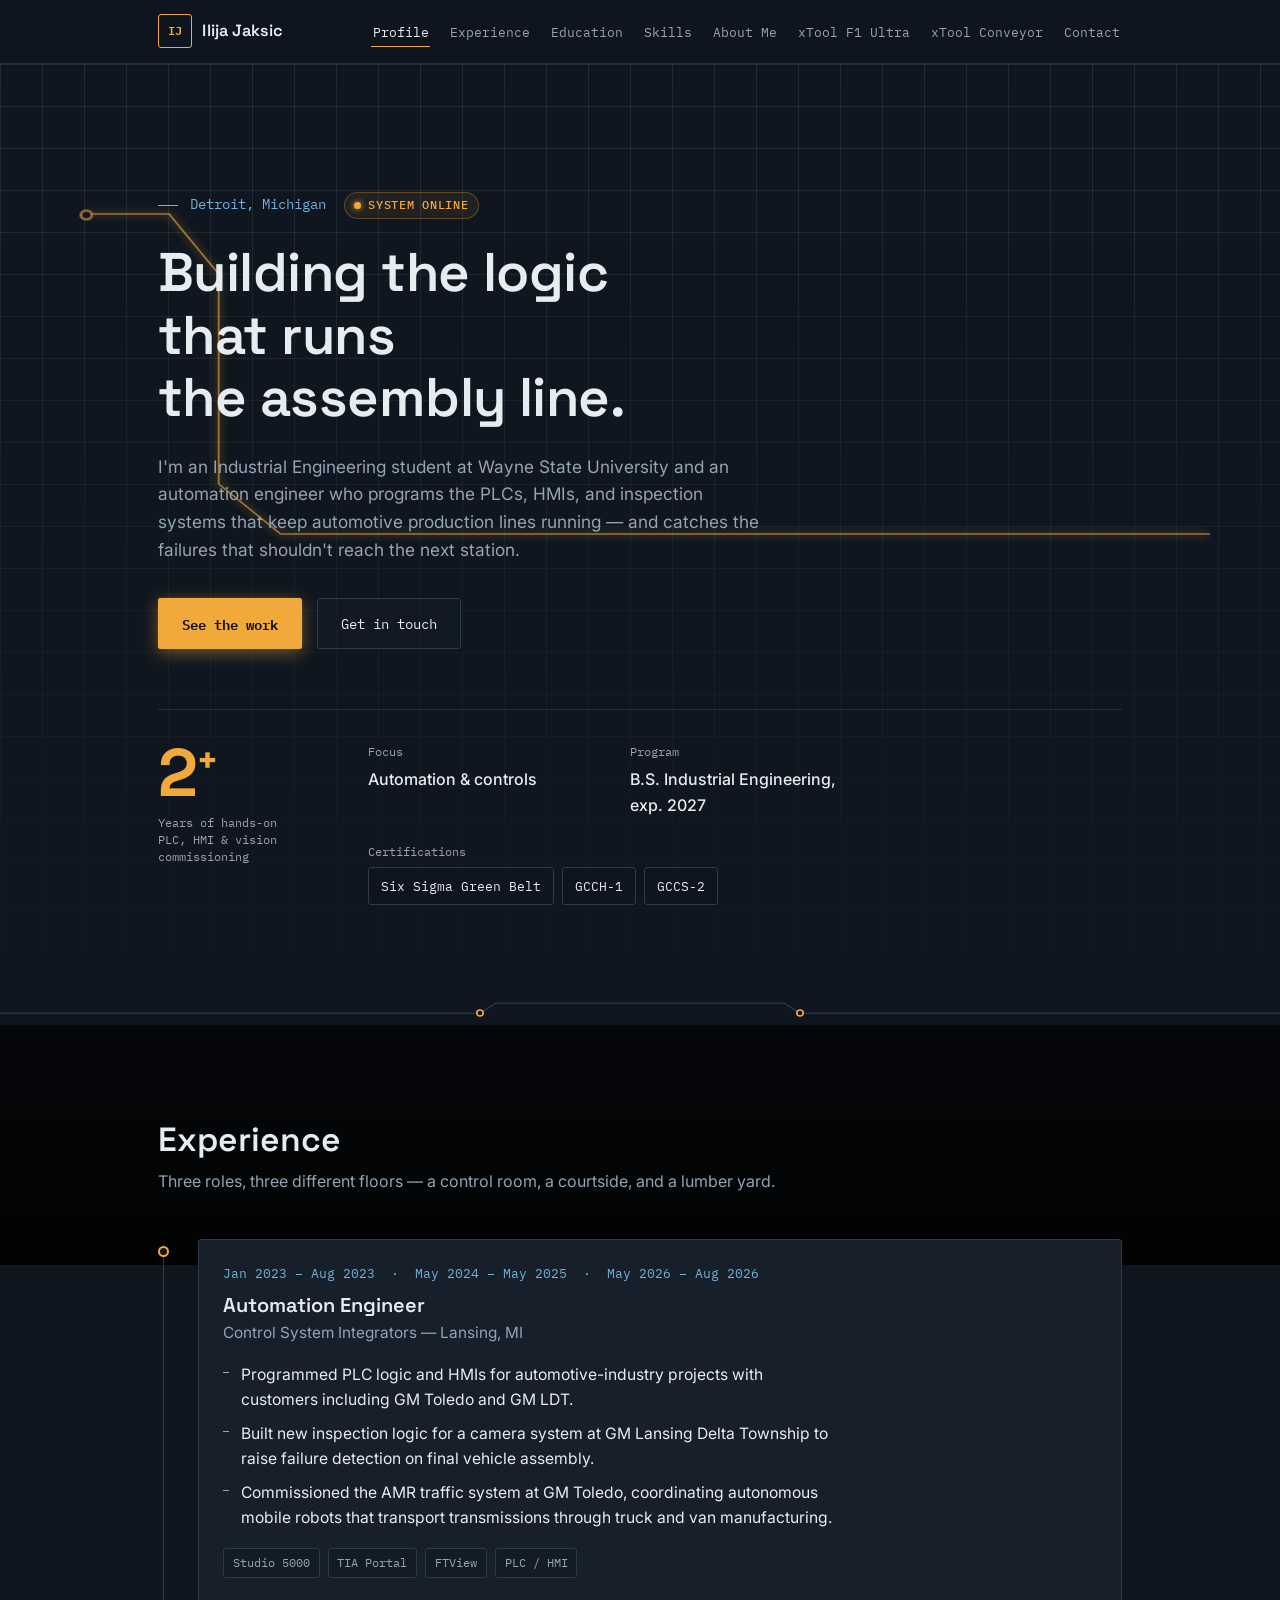
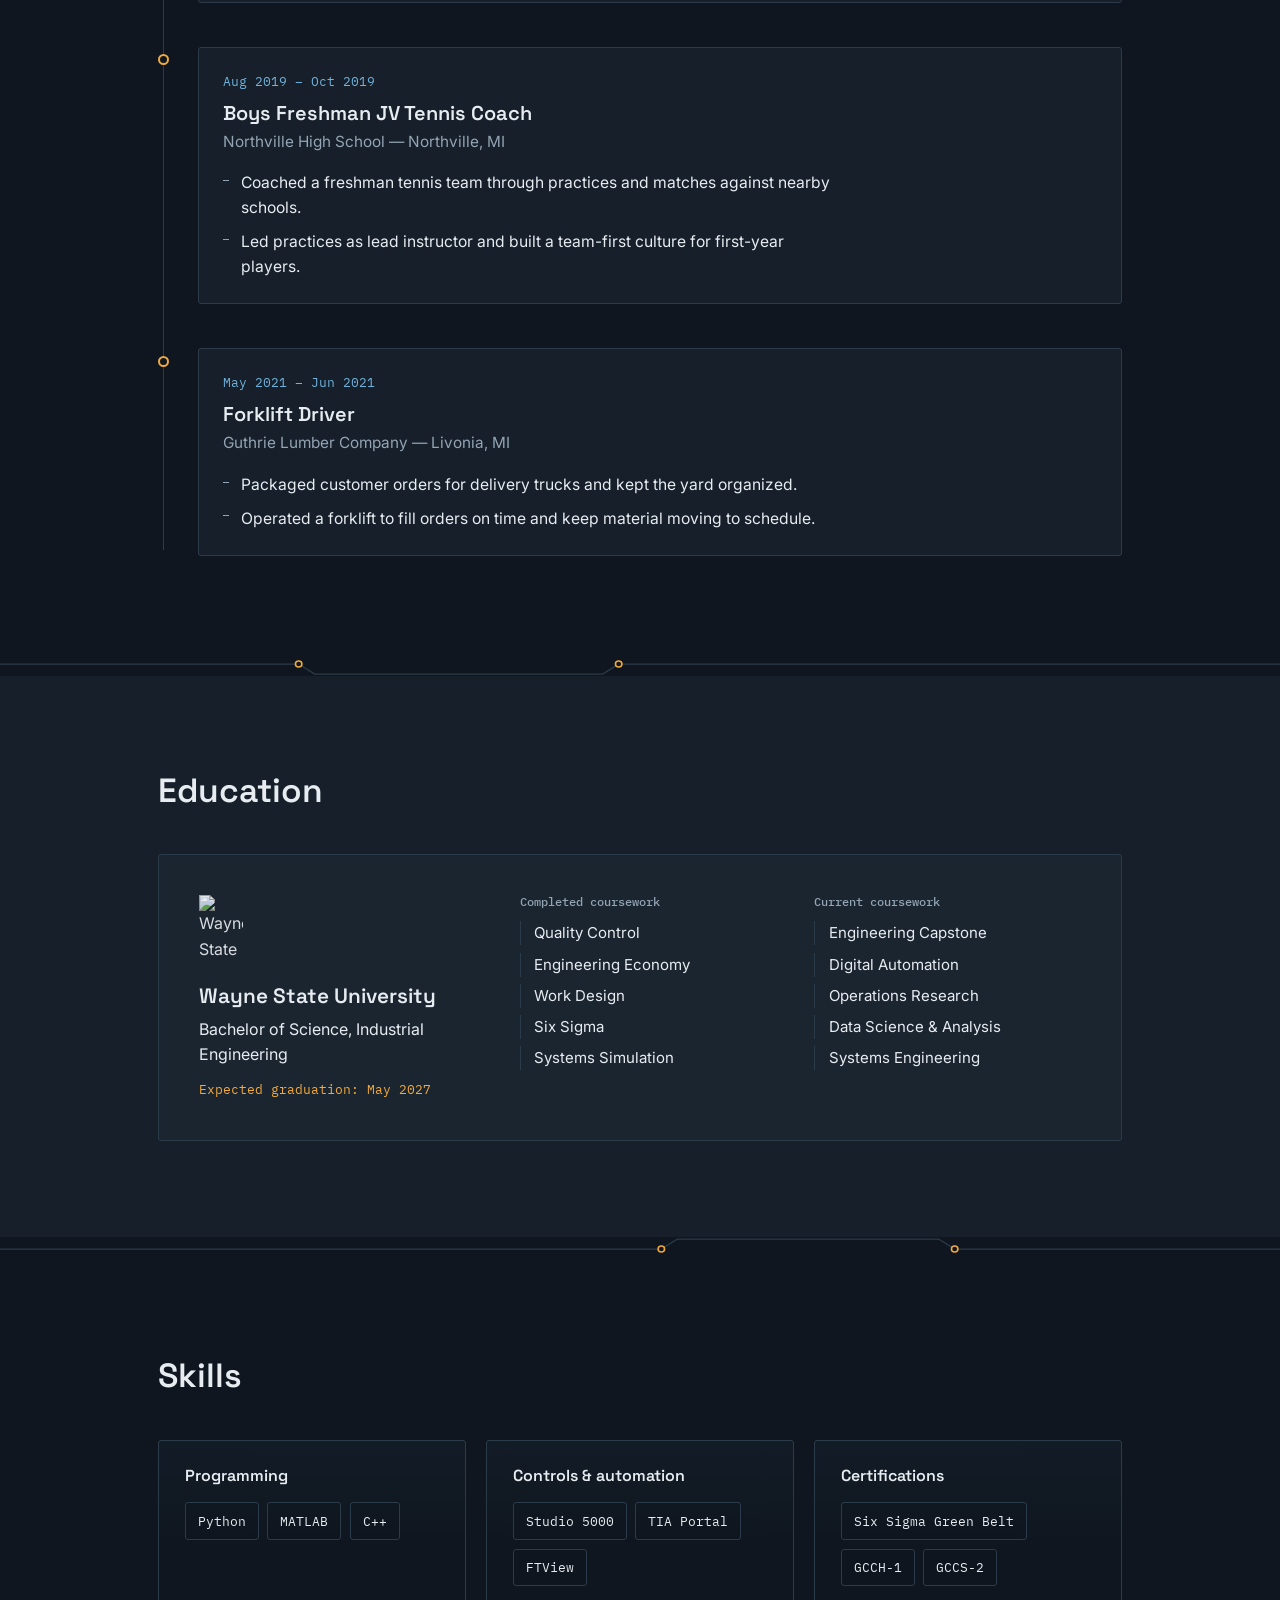
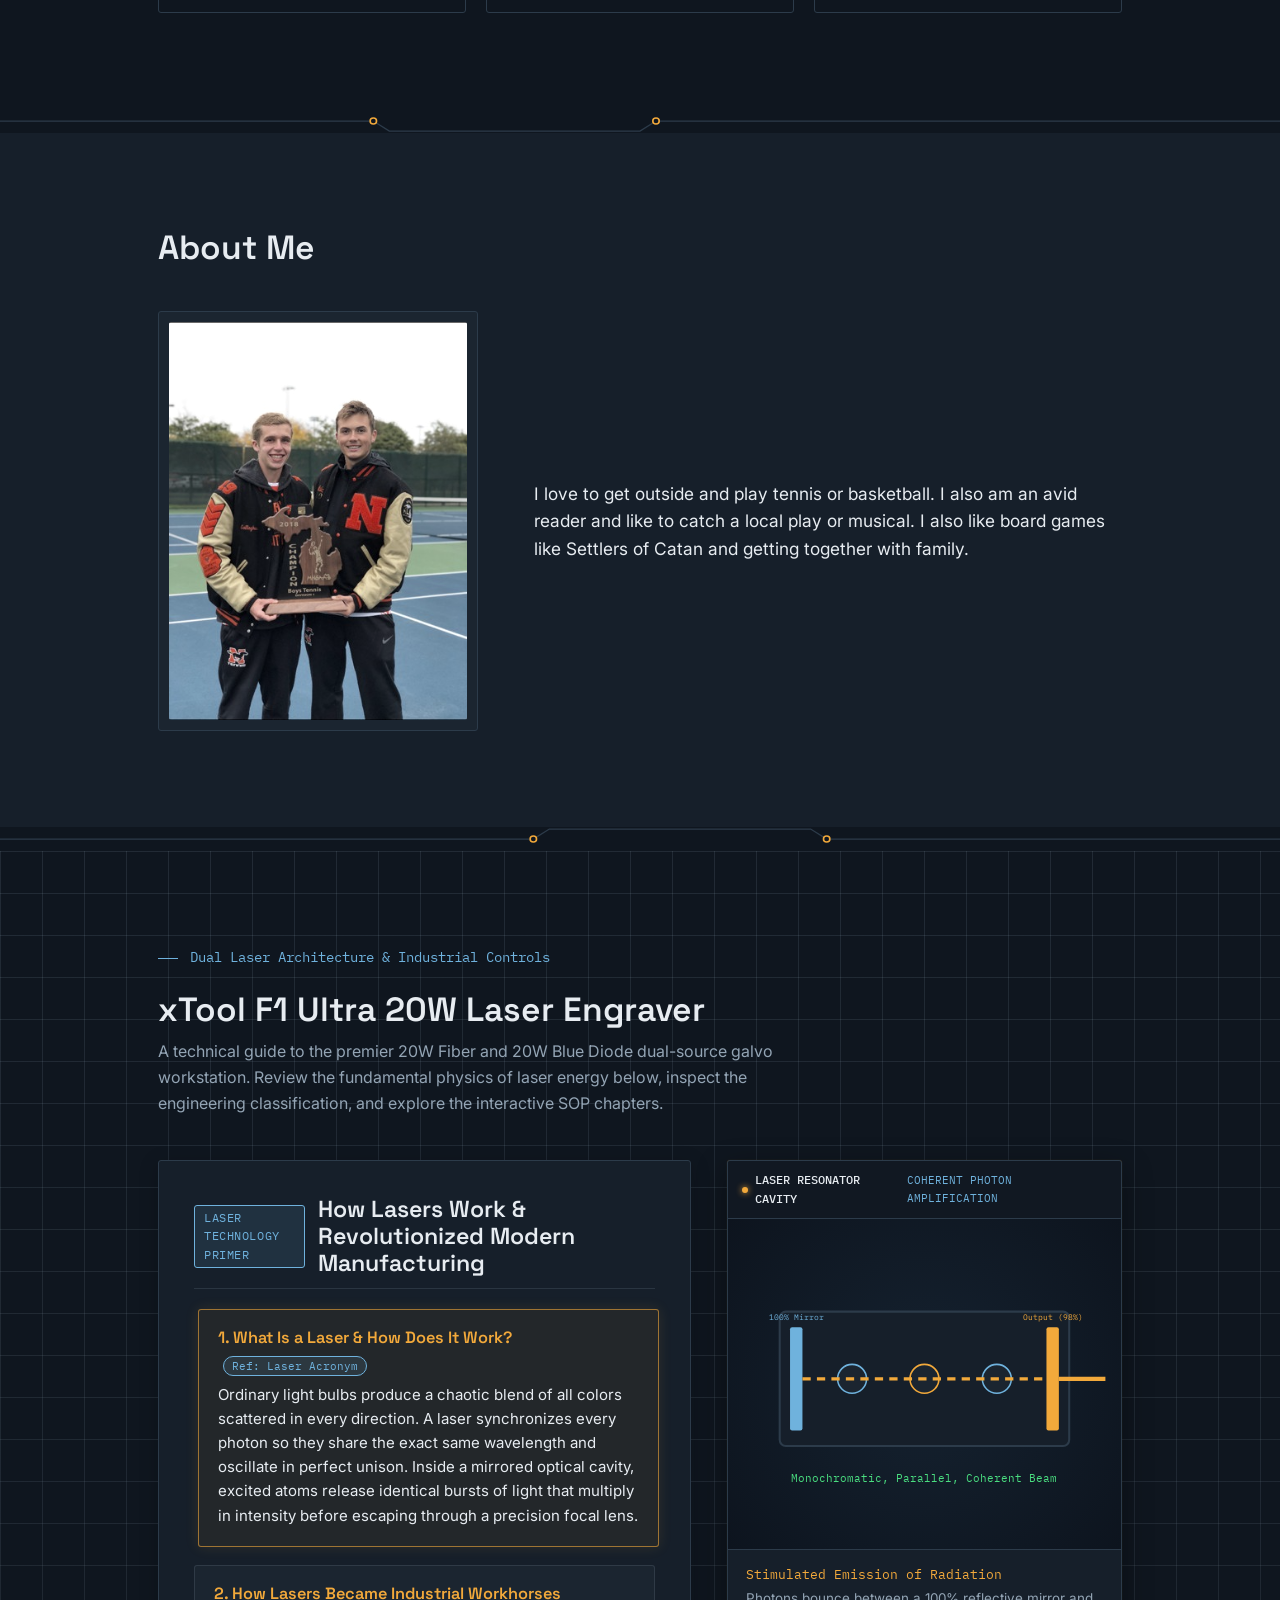
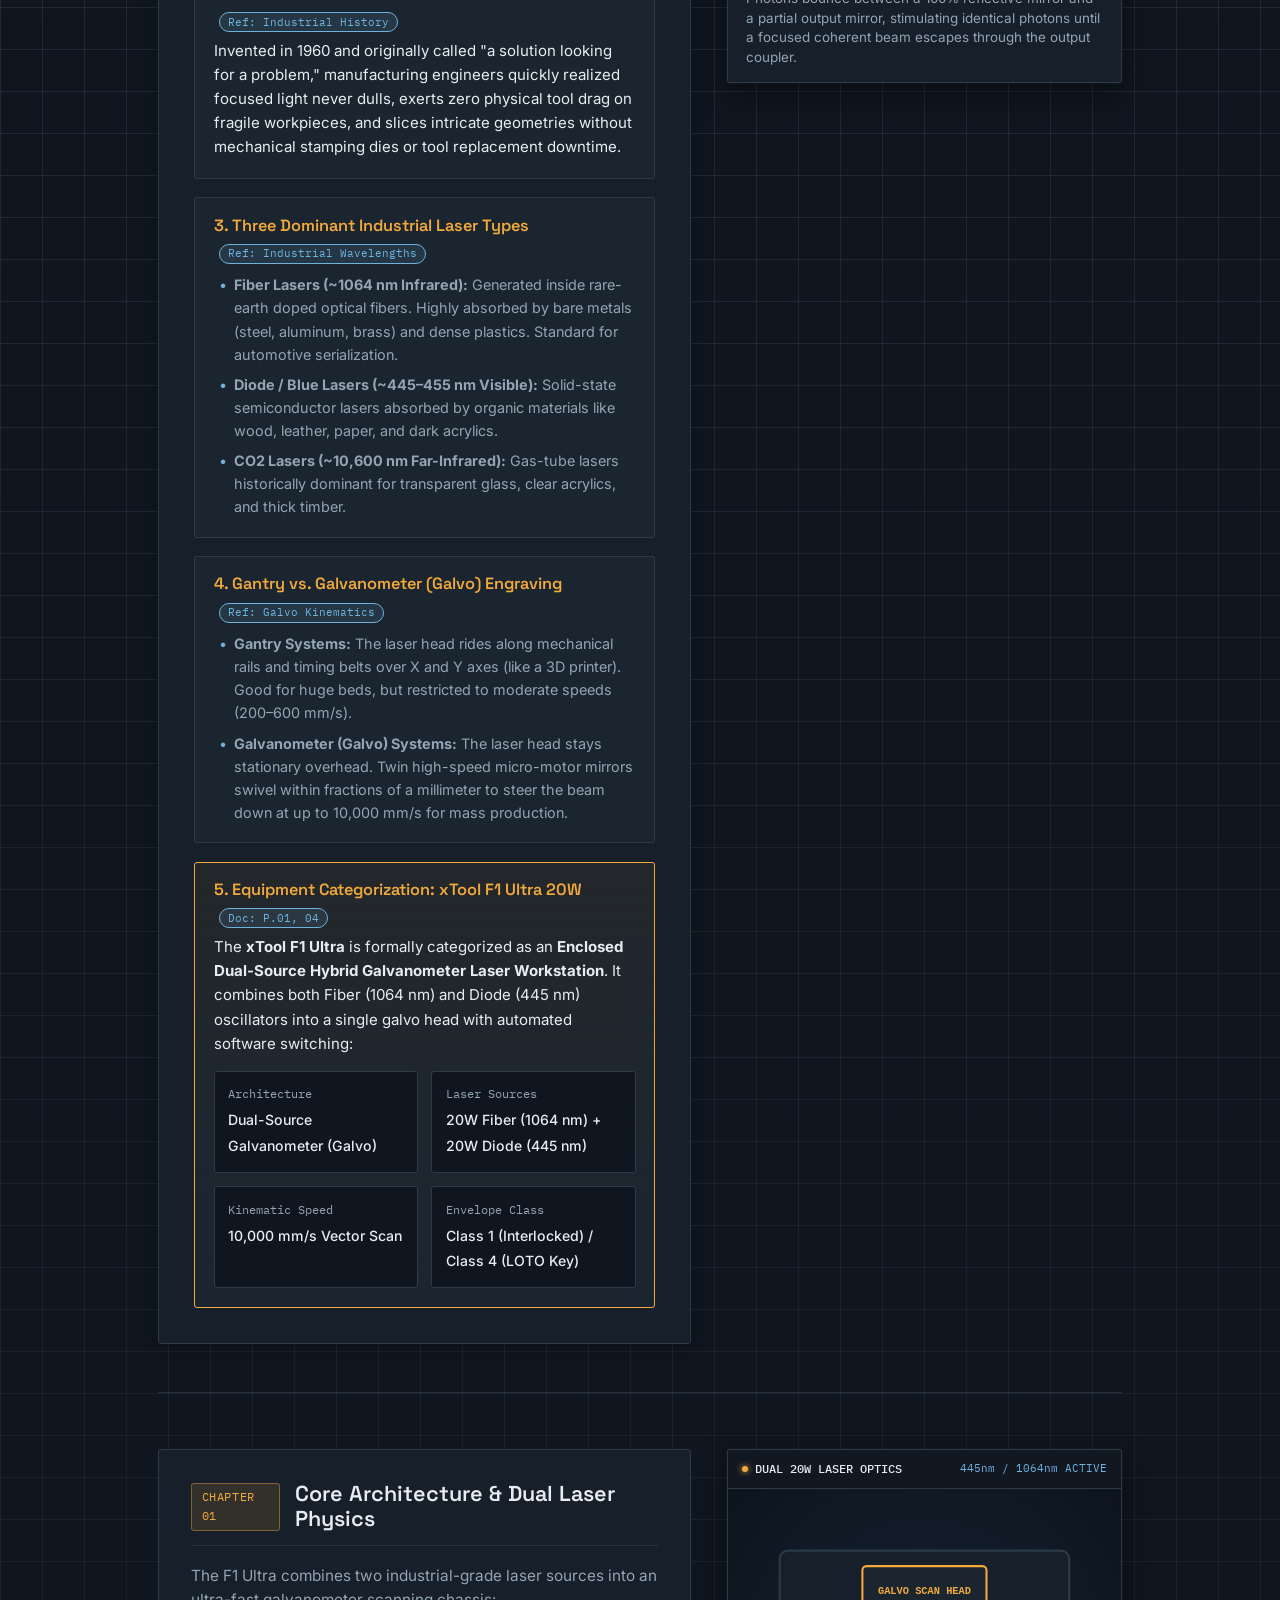
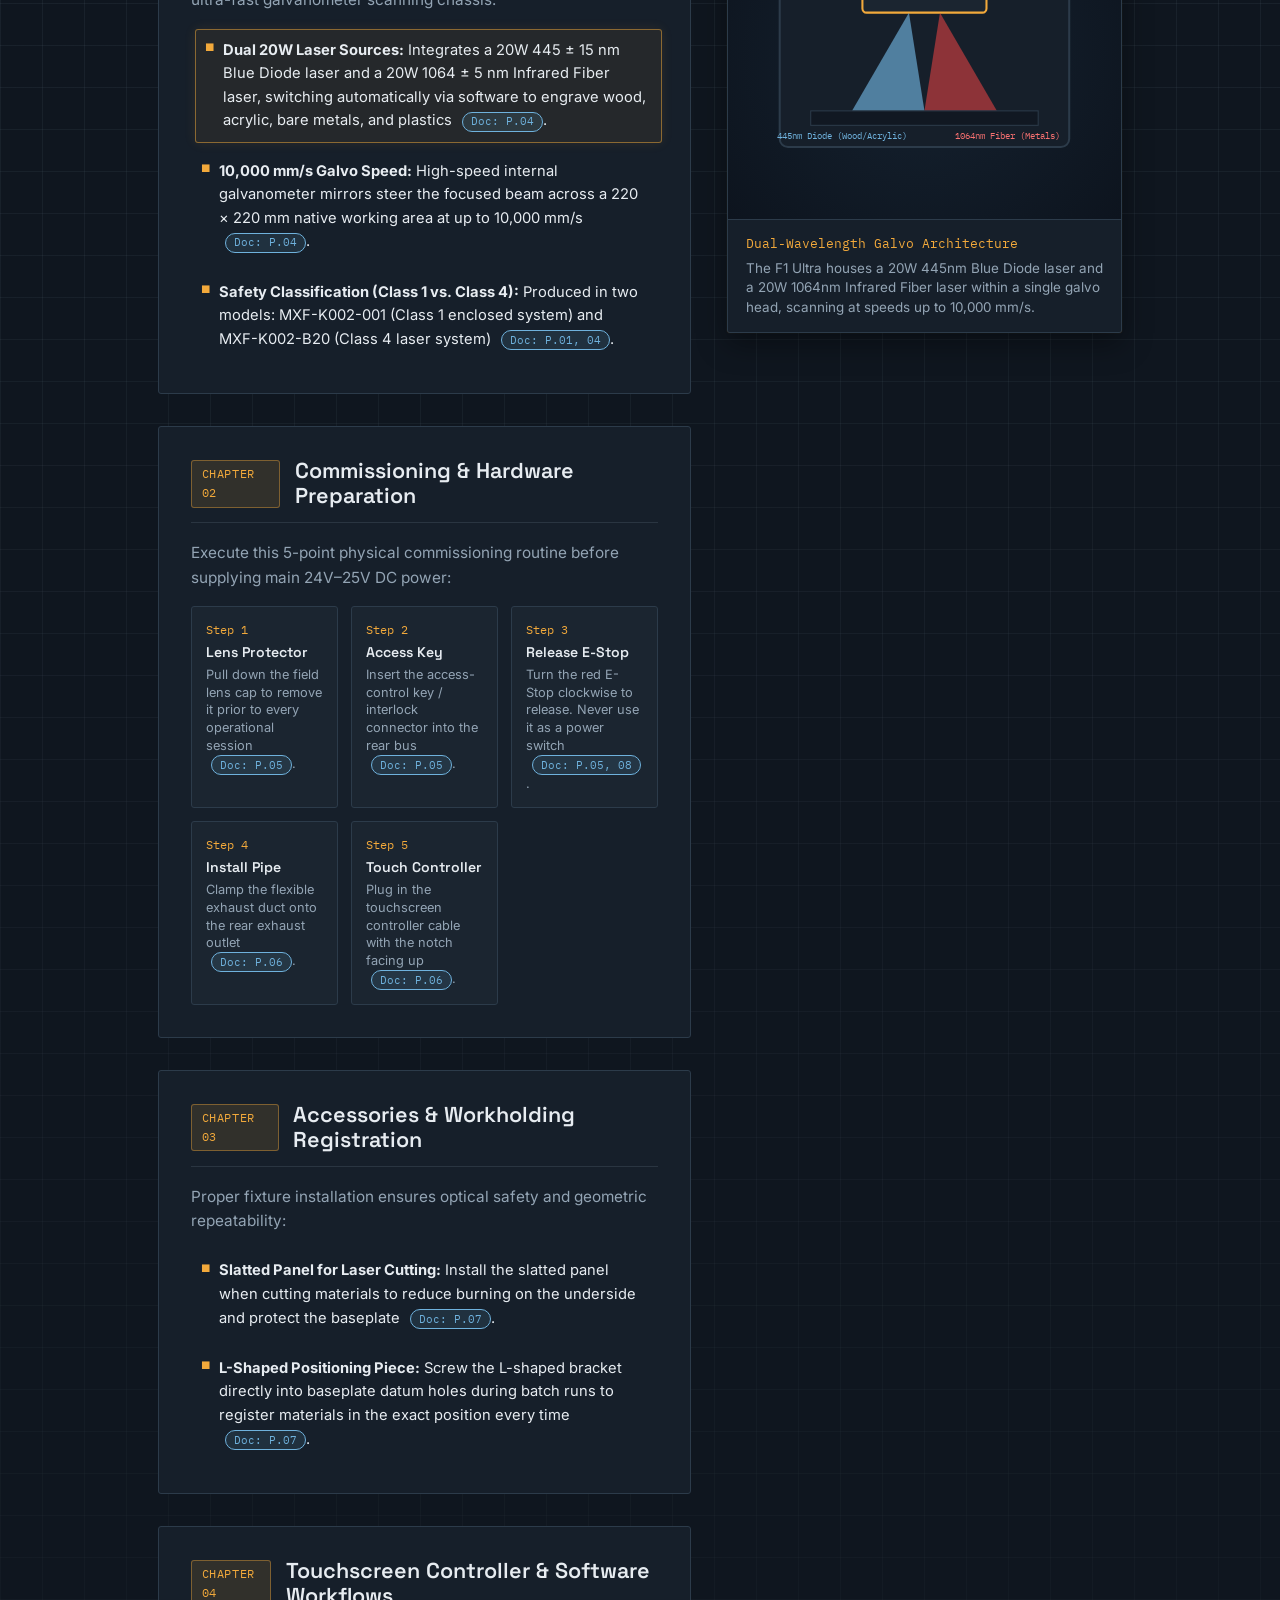
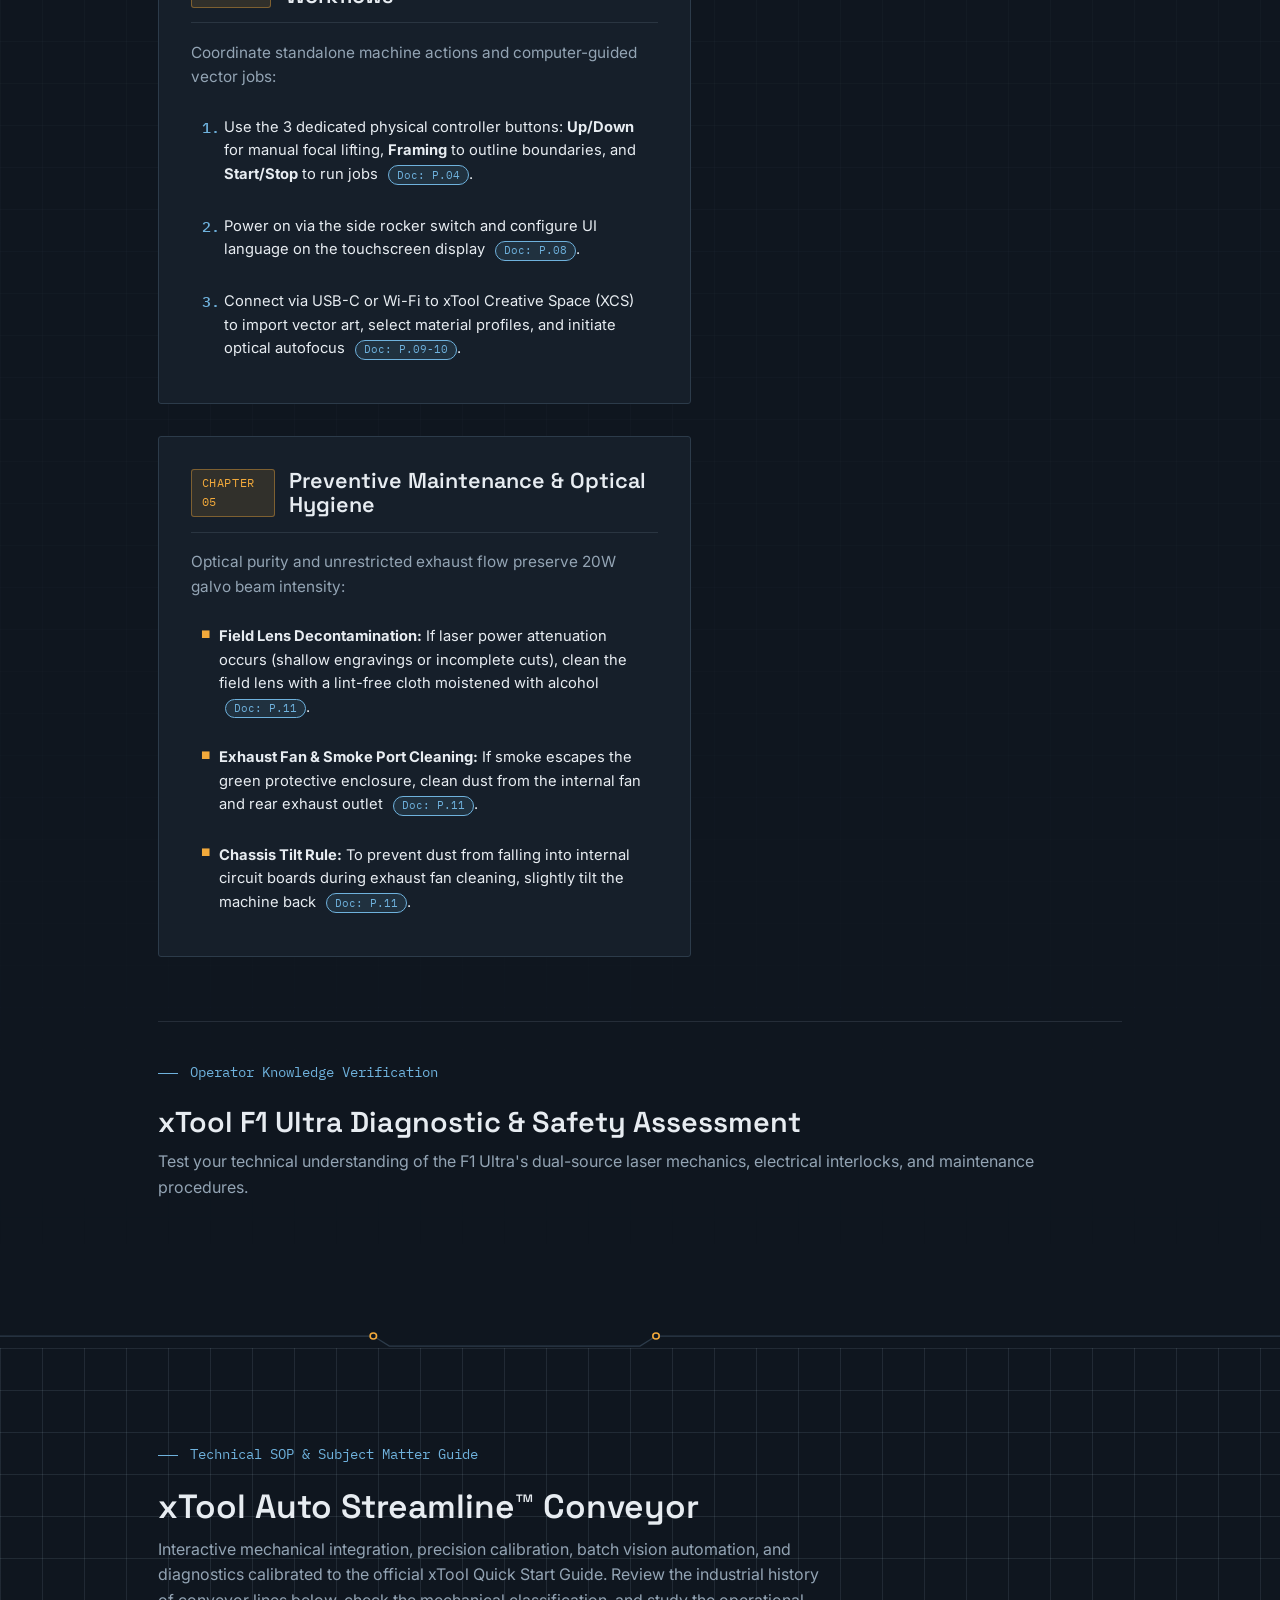
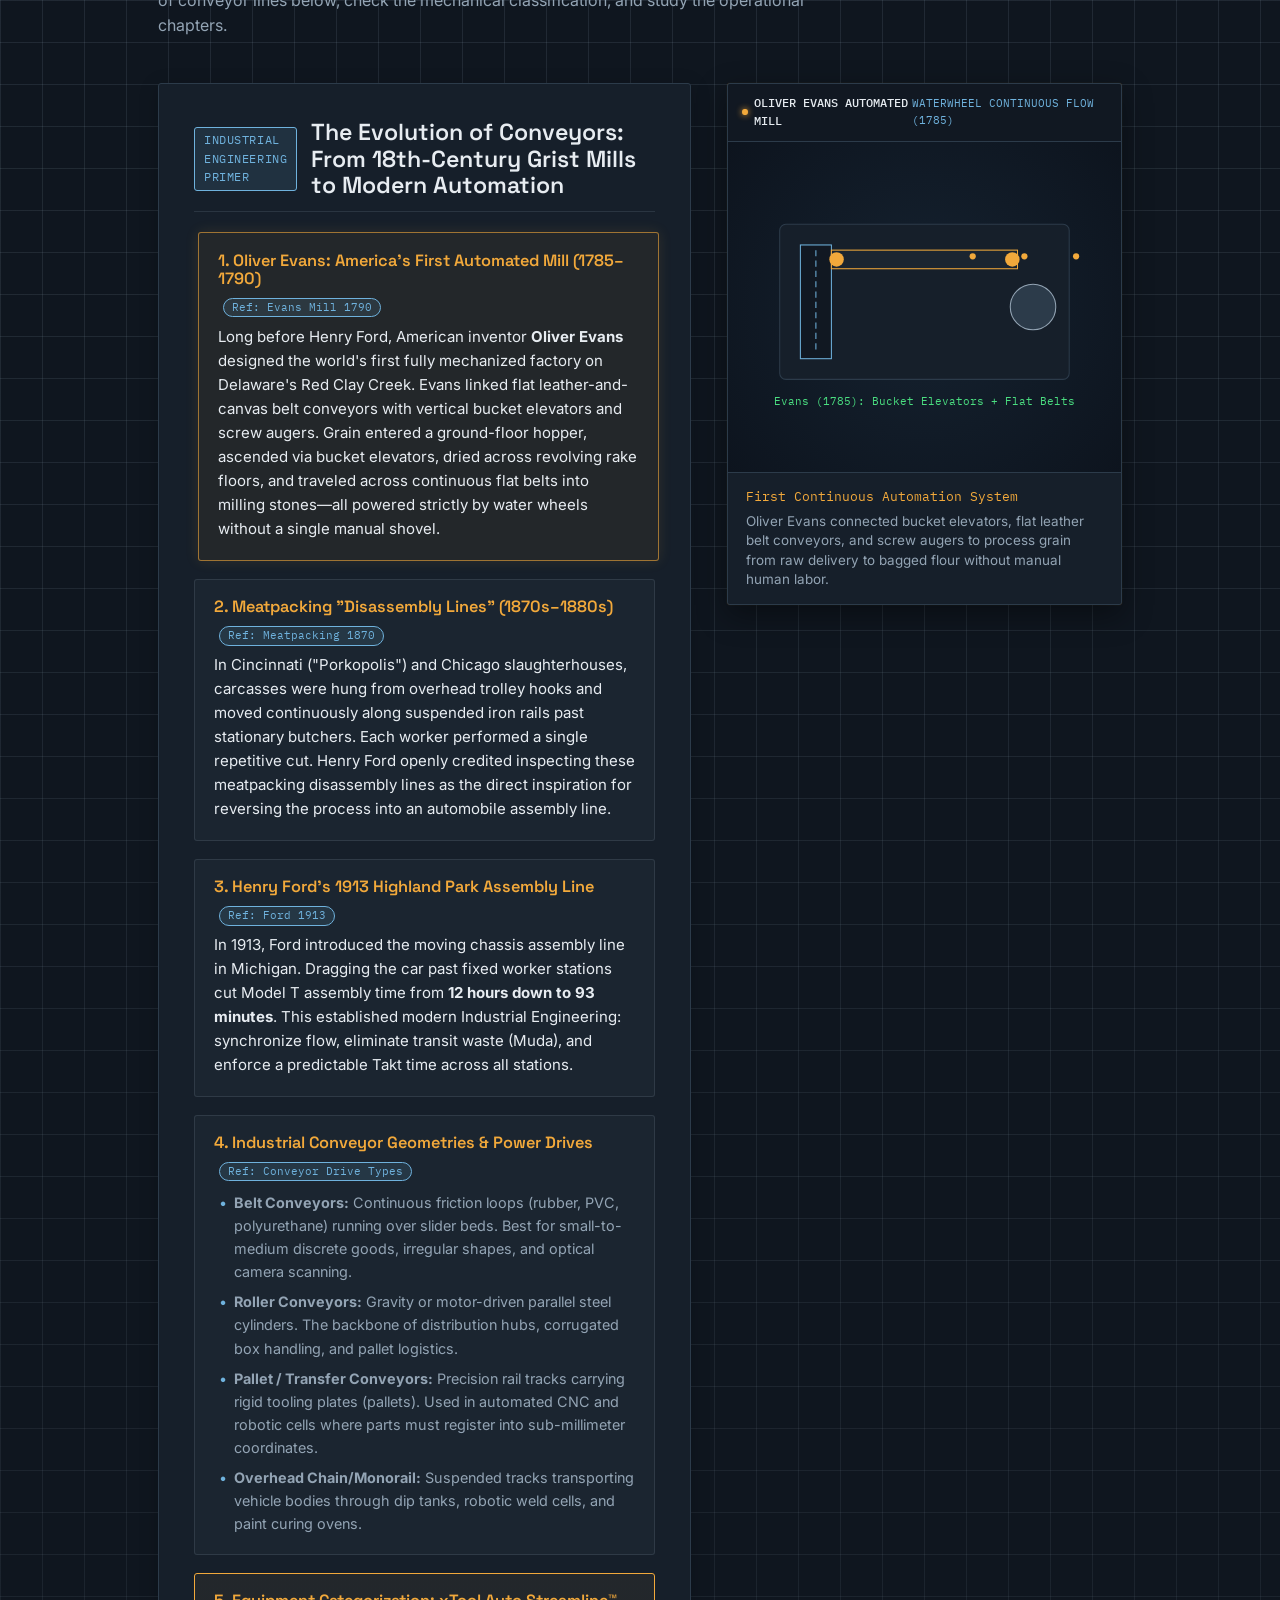
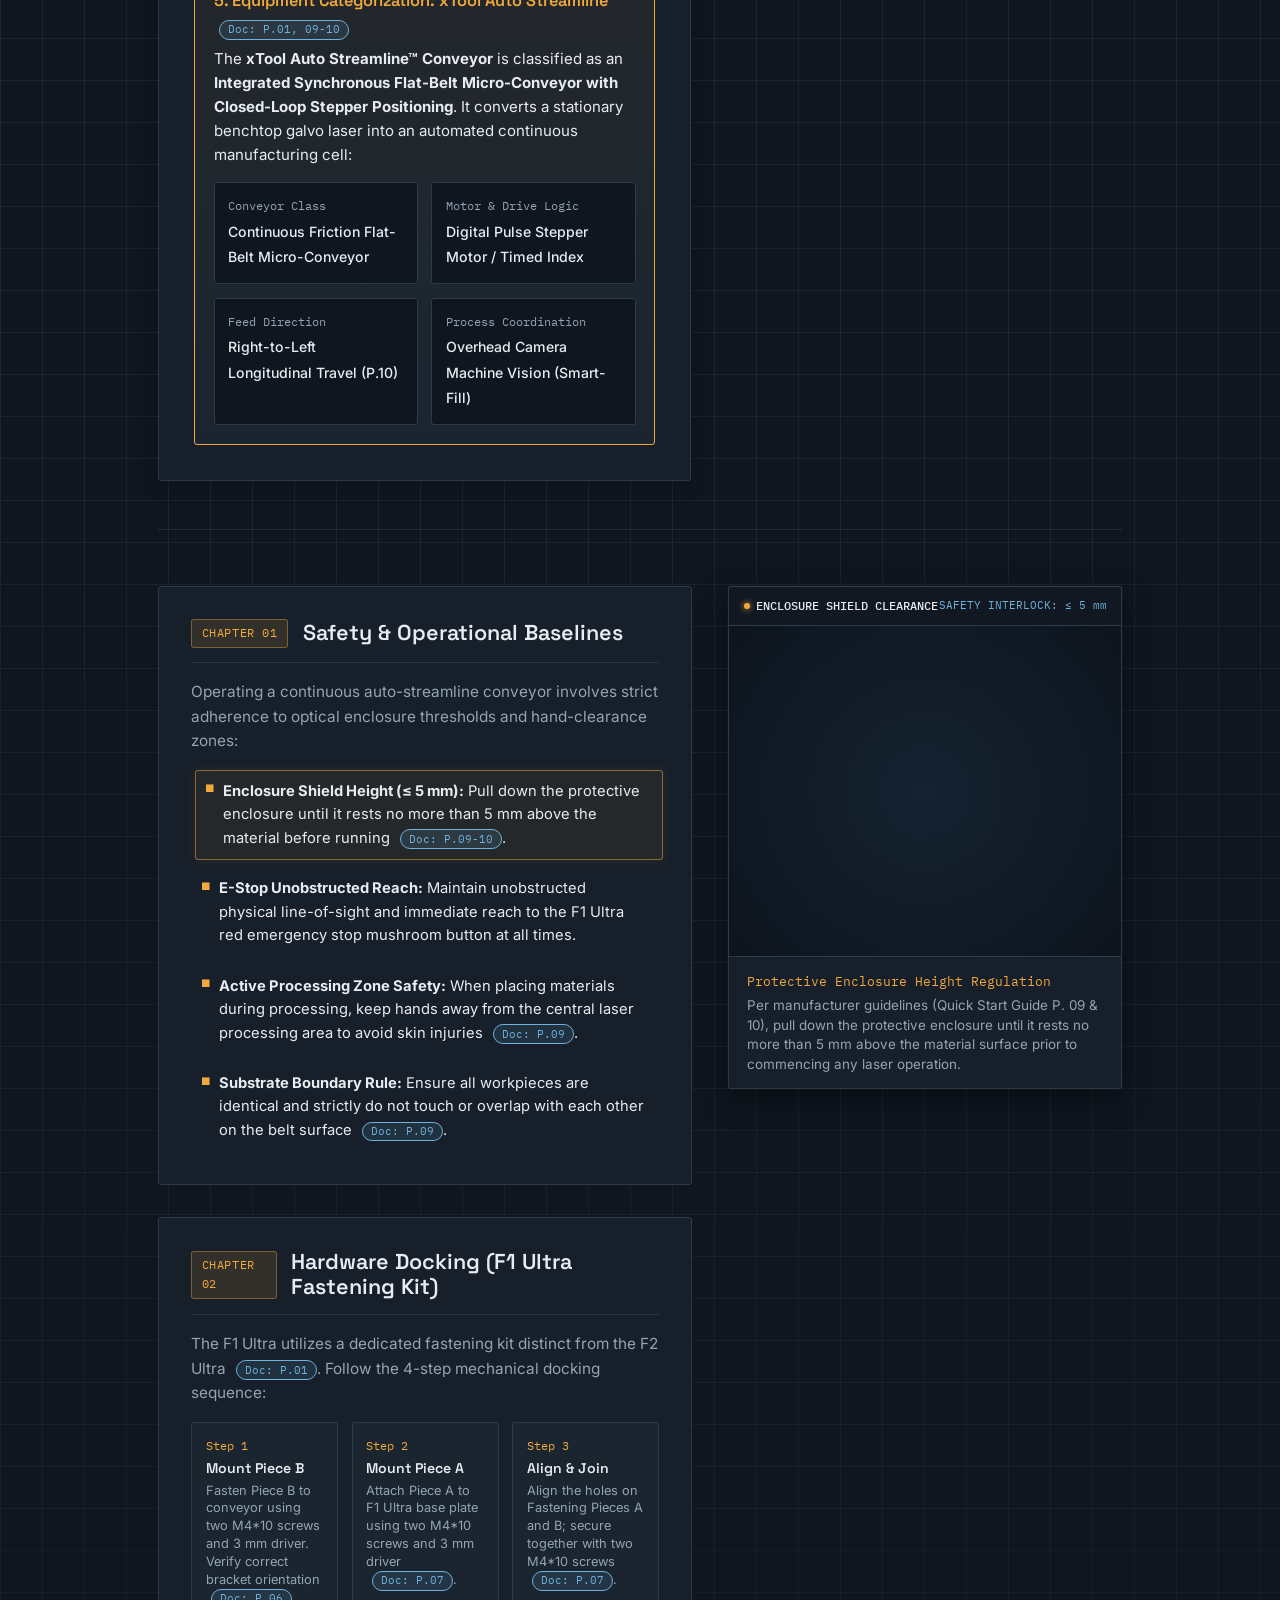
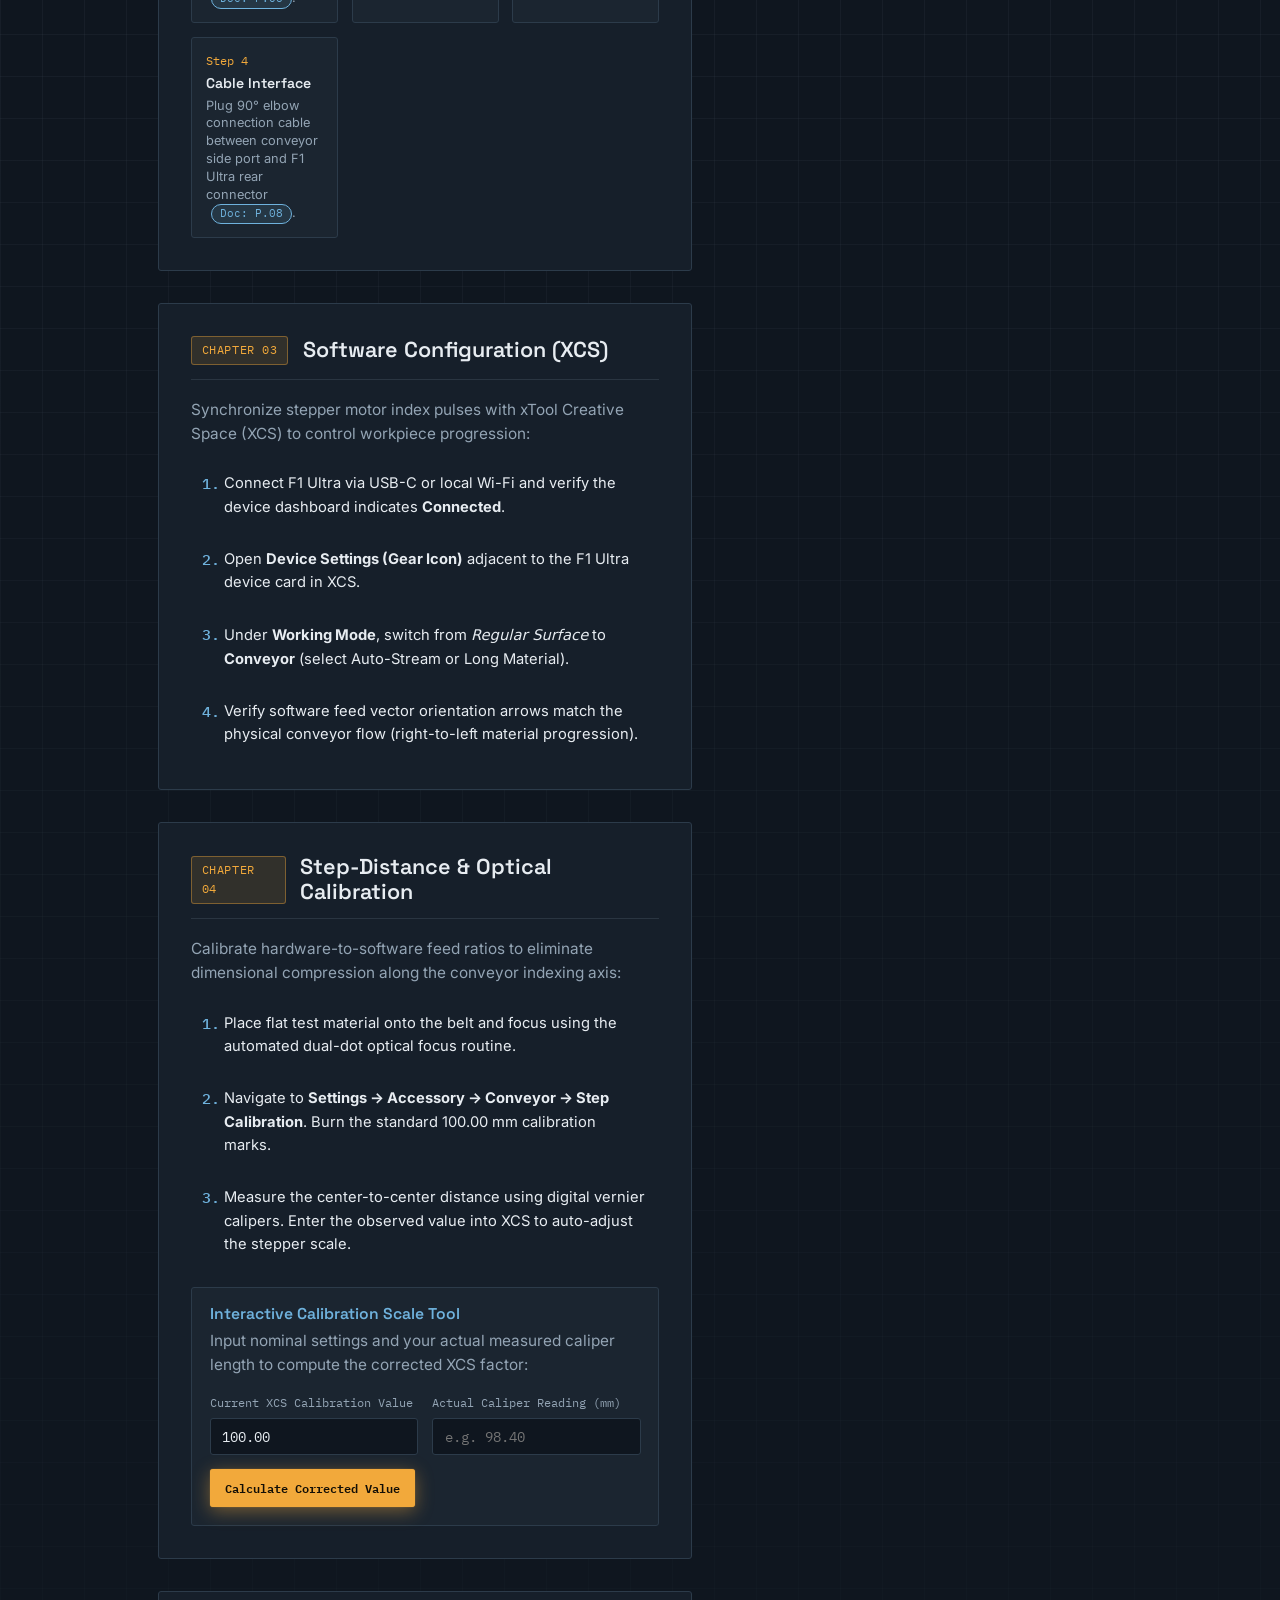
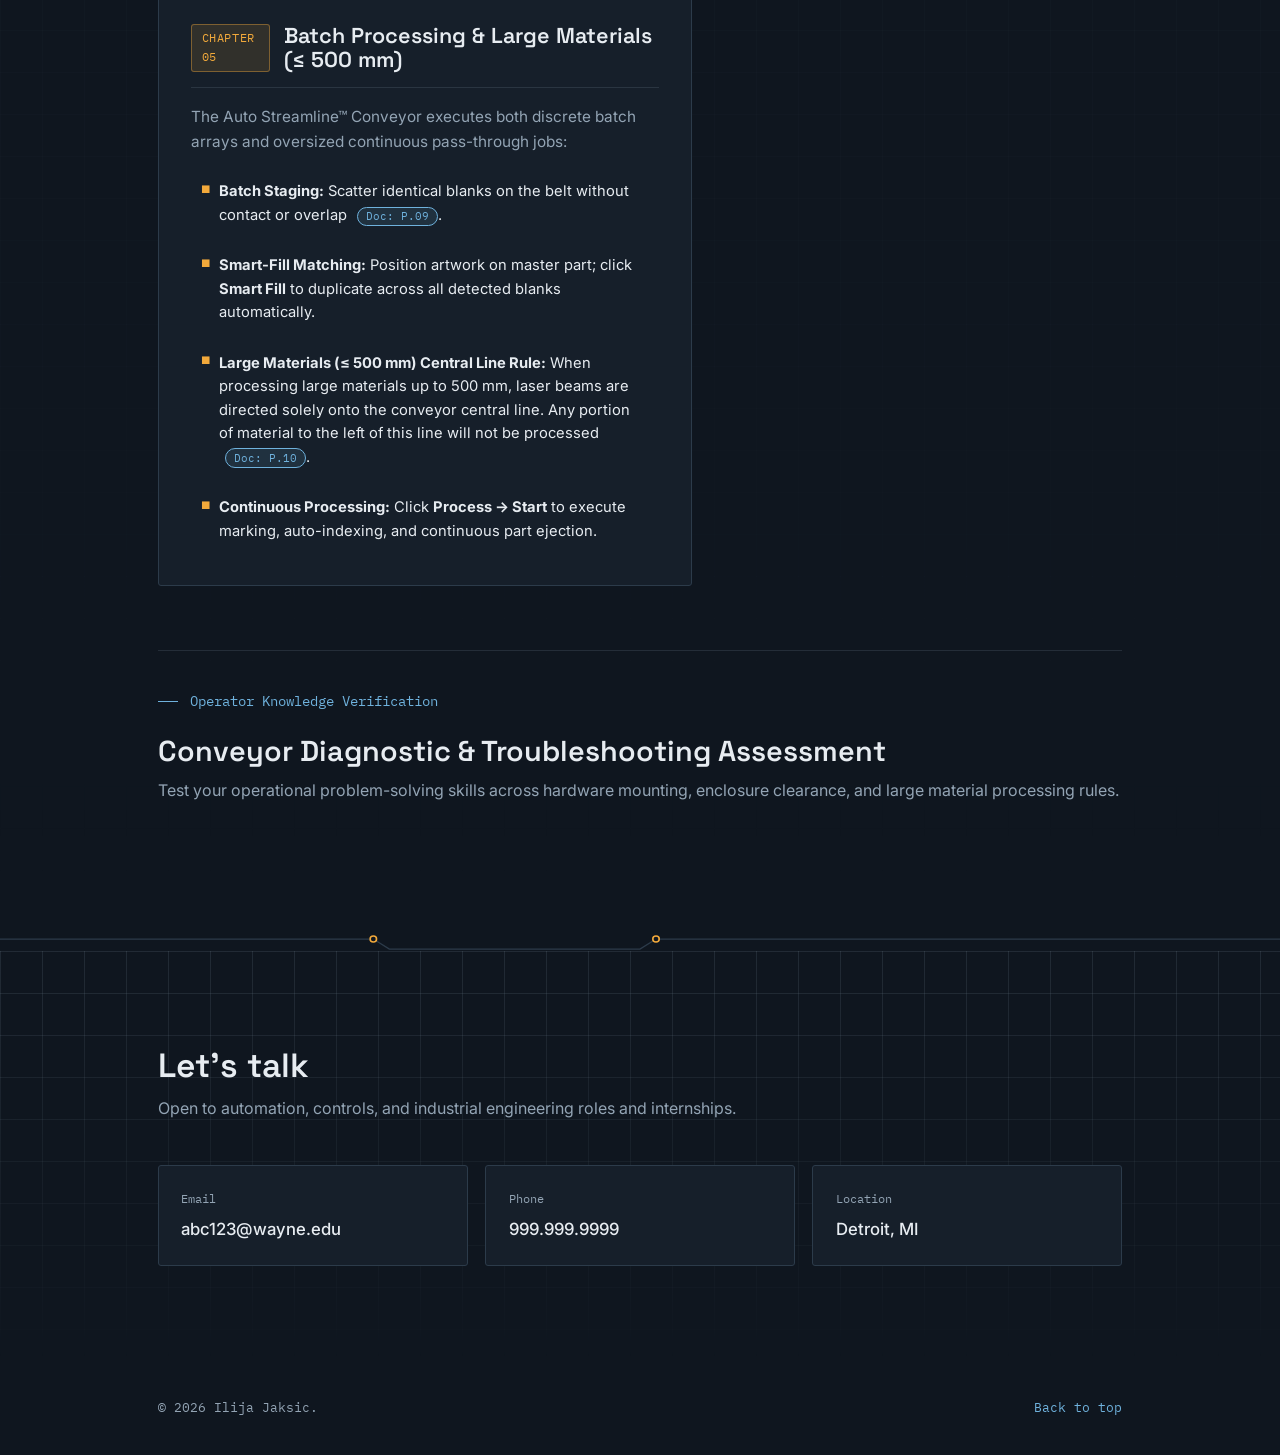
==== commit 92c58708: "Add files via upload fixing animations again" ====
--- a/index.html
+++ b/index.html
@@ -452,21 +452,21 @@
                 <li class="interactive-item is-active" data-stage="f1-duallaser">
                   <strong>Dual 20W Laser Sources:</strong> Integrates a 20W 445 ± 15 nm Blue Diode laser and a 20W 1064 ± 5 nm Infrared Fiber laser, switching automatically via software to engrave wood, acrylic, bare metals, and plastics
                   <span class="cite-tag">
-                    <button type="button" class="cite-pill" aria-label="Citation">Doc: P.04</button>
+                    <button type="button" class="cite-pill">Doc: P.04</button>
                     <span class="cite-card"><strong>Quick Start Guide: P. 04</strong>"Laser module: 445 ± 15 nm blue-light laser (20 W) / 1064 ± 5 nm fiber infrared laser (20 W)."</span>
                   </span>.
                 </li>
                 <li class="interactive-item" data-stage="f1-speed">
                   <strong>10,000 mm/s Galvo Speed:</strong> High-speed internal galvanometer mirrors steer the focused beam across a 220 × 220 mm native working area at up to 10,000 mm/s
                   <span class="cite-tag">
-                    <button type="button" class="cite-pill" aria-label="Citation">Doc: P.04</button>
+                    <button type="button" class="cite-pill">Doc: P.04</button>
                     <span class="cite-card"><strong>Quick Start Guide: P. 04</strong>"Internal working area: 220 mm × 220 mm. Maximum processing speed: 10,000 mm/s."</span>
                   </span>.
                 </li>
                 <li class="interactive-item" data-stage="f1-models">
                   <strong>Safety Classification (Class 1 vs. Class 4):</strong> Produced in two models: MXF-K002-001 (Class 1 enclosed system) and MXF-K002-B20 (Class 4 laser system)
                   <span class="cite-tag">
-                    <button type="button" class="cite-pill" aria-label="Citation">Doc: P.01, 04</button>
+                    <button type="button" class="cite-pill">Doc: P.01, 04</button>
                     <span class="cite-card"><strong>Quick Start Guide: P. 01 &amp; 04</strong>"xTool F1 Ultra comes in two models: MXF-K002-001 (Class 1) and MXF-K002-B20 (Class 4)."</span>
                   </span>.
                 </li>
@@ -488,7 +488,7 @@
                   <h4>Lens Protector</h4>
                   <p>Pull down the field lens cap to remove it prior to every operational session
                     <span class="cite-tag">
-                      <button type="button" class="cite-pill" aria-label="Citation">Doc: P.05</button>
+                      <button type="button" class="cite-pill">Doc: P.05</button>
                       <span class="cite-card"><strong>Quick Start Guide: P. 05</strong>"Pull down the field lens protector to remove it... Ensure that the protector is removed every time before you use the machine."</span>
                     </span>.
                   </p>
@@ -498,7 +498,7 @@
                   <h4>Access Key</h4>
                   <p>Insert the access-control key / interlock connector into the rear bus
                     <span class="cite-tag">
-                      <button type="button" class="cite-pill" aria-label="Citation">Doc: P.05</button>
+                      <button type="button" class="cite-pill">Doc: P.05</button>
                       <span class="cite-card"><strong>Quick Start Guide: P. 05</strong>"Insert the key. You can remove the key to disable the processing and related functions of the machine."</span>
                     </span>.
                   </p>
@@ -508,7 +508,7 @@
                   <h4>Release E-Stop</h4>
                   <p>Turn the red E-Stop clockwise to release. Never use it as a power switch
                     <span class="cite-tag">
-                      <button type="button" class="cite-pill" aria-label="Citation">Doc: P.05, 08</button>
+                      <button type="button" class="cite-pill">Doc: P.05, 08</button>
                       <span class="cite-card"><strong>Quick Start Guide: P. 05 &amp; 08</strong>"Ensure that the emergency stop button is released... Do not use the emergency stop button as a power switch."</span>
                     </span>.
                   </p>
@@ -518,7 +518,7 @@
                   <h4>Install Pipe</h4>
                   <p>Clamp the flexible exhaust duct onto the rear exhaust outlet
                     <span class="cite-tag">
-                      <button type="button" class="cite-pill" aria-label="Citation">Doc: P.06</button>
+                      <button type="button" class="cite-pill">Doc: P.06</button>
                       <span class="cite-card"><strong>Quick Start Guide: P. 06</strong>"Install the pipe." Connects directly to smoke outlet or purifier.</span>
                     </span>.
                   </p>
@@ -528,7 +528,7 @@
                   <h4>Touch Controller</h4>
                   <p>Plug in the touchscreen controller cable with the notch facing up
                     <span class="cite-tag">
-                      <button type="button" class="cite-pill" aria-label="Citation">Doc: P.06</button>
+                      <button type="button" class="cite-pill">Doc: P.06</button>
                       <span class="cite-card"><strong>Quick Start Guide: P. 06</strong>"To insert the connector, ensure that the notch at the end faces up."</span>
                     </span>.
                   </p>
@@ -549,14 +549,14 @@
                 <li class="interactive-item" data-stage="f1-slatted">
                   <strong>Slatted Panel for Laser Cutting:</strong> Install the slatted panel when cutting materials to reduce burning on the underside and protect the baseplate
                   <span class="cite-tag">
-                    <button type="button" class="cite-pill" aria-label="Citation">Doc: P.07</button>
+                    <button type="button" class="cite-pill">Doc: P.07</button>
                     <span class="cite-card"><strong>Quick Start Guide: P. 07</strong>"To cut a material, you are advised to use the slatted panel. It can reduce the areas burned during material processing and protect the baseplate."</span>
                   </span>.
                 </li>
                 <li class="interactive-item" data-stage="f1-lpiece">
                   <strong>L-Shaped Positioning Piece:</strong> Screw the L-shaped bracket directly into baseplate datum holes during batch runs to register materials in the exact position every time
                   <span class="cite-tag">
-                    <button type="button" class="cite-pill" aria-label="Citation">Doc: P.07</button>
+                    <button type="button" class="cite-pill">Doc: P.07</button>
                     <span class="cite-card"><strong>Quick Start Guide: P. 07</strong>"During batch processing, the L-shaped positioning piece can help you place a material in the same position every time."</span>
                   </span>.
                 </li>
@@ -576,21 +576,21 @@
                 <li class="interactive-item" data-stage="f1-touchbuttons">
                   Use the 3 dedicated physical controller buttons: <strong>Up/Down</strong> for manual focal lifting, <strong>Framing</strong> to outline boundaries, and <strong>Start/Stop</strong> to run jobs
                   <span class="cite-tag">
-                    <button type="button" class="cite-pill" aria-label="Citation">Doc: P.04</button>
+                    <button type="button" class="cite-pill">Doc: P.04</button>
                     <span class="cite-card"><strong>Quick Start Guide: P. 04</strong>"Up/Down button: Lifts/lowers laser module. Framing button: Starts/stops framing. Start/Stop button: Starts/stops material processing."</span>
                   </span>.
                 </li>
                 <li class="interactive-item" data-stage="f1-language">
                   Power on via the side rocker switch and configure UI language on the touchscreen display
                   <span class="cite-tag">
-                    <button type="button" class="cite-pill" aria-label="Citation">Doc: P.08</button>
+                    <button type="button" class="cite-pill">Doc: P.08</button>
                     <span class="cite-card"><strong>Quick Start Guide: P. 08</strong>"Press the power switch to turn on xTool F1 Ultra... Set up the language of the touchscreen controller."</span>
                   </span>.
                 </li>
                 <li class="interactive-item" data-stage="f1-xcssoftware">
                   Connect via USB-C or Wi-Fi to xTool Creative Space (XCS) to import vector art, select material profiles, and initiate optical autofocus
                   <span class="cite-tag">
-                    <button type="button" class="cite-pill" aria-label="Citation">Doc: P.09-10</button>
+                    <button type="button" class="cite-pill">Doc: P.09-10</button>
                     <span class="cite-card"><strong>Quick Start Guide: P. 09 &amp; 10</strong>"Use software to operate xTool F1 Ultra... connect xTool F1 Ultra in the software."</span>
                   </span>.
                 </li>
@@ -610,21 +610,21 @@
                 <li class="interactive-item" data-stage="f1-lensclean">
                   <strong>Field Lens Decontamination:</strong> If laser power attenuation occurs (shallow engravings or incomplete cuts), clean the field lens with a lint-free cloth moistened with alcohol
                   <span class="cite-tag">
-                    <button type="button" class="cite-pill" aria-label="Citation">Doc: P.11</button>
+                    <button type="button" class="cite-pill">Doc: P.11</button>
                     <span class="cite-card"><strong>Quick Start Guide: P. 11</strong>"Disconnect power before maintaining... clean it with the lint-free cloth moistened with alcohol."</span>
                   </span>.
                 </li>
                 <li class="interactive-item" data-stage="f1-fanexhaust">
                   <strong>Exhaust Fan &amp; Smoke Port Cleaning:</strong> If smoke escapes the green protective enclosure, clean dust from the internal fan and rear exhaust outlet
                   <span class="cite-tag">
-                    <button type="button" class="cite-pill" aria-label="Citation">Doc: P.11</button>
+                    <button type="button" class="cite-pill">Doc: P.11</button>
                     <span class="cite-card"><strong>Quick Start Guide: P. 11</strong>"If smoke runs out of the protective enclosure, the fan and smoke outlet may be blocked due to dust. Clean them."</span>
                   </span>.
                 </li>
                 <li class="interactive-item" data-stage="f1-tiltrule">
                   <strong>Chassis Tilt Rule:</strong> To prevent dust from falling into internal circuit boards during exhaust fan cleaning, slightly tilt the machine back
                   <span class="cite-tag">
-                    <button type="button" class="cite-pill" aria-label="Citation">Doc: P.11</button>
+                    <button type="button" class="cite-pill">Doc: P.11</button>
                     <span class="cite-card"><strong>Quick Start Guide: P. 11</strong>"To avoid dust falling into the circuit board, slightly tilt the machine."</span>
                   </span>.
                 </li>
@@ -1036,13 +1036,13 @@
           <p class="section-sub">Test your operational problem-solving skills across hardware mounting, enclosure clearance, and large material processing rules.</p>
         </div>
 
-        <div id="quizContainer" class="quiz-container"></div>
-
-        <div id="quizScoreCard" class="quiz-score-card" style="display: none;">
+        <div id="conveyorQuizContainer" class="quiz-container"></div>
+
+        <div id="conveyorQuizScoreCard" class="quiz-score-card" style="display: none;">
           <h4>Assessment Complete</h4>
-          <p class="score-display" id="scoreText">You scored 4 / 4</p>
-          <p class="score-evaluation" id="evalText"></p>
-          <button class="btn btn-ghost" id="resetQuizBtn" type="button" style="margin-top:1rem; cursor:pointer;">Retake Assessment</button>
+          <p class="score-display" id="convScoreText">You scored 4 / 4</p>
+          <p class="score-evaluation" id="convEvalText"></p>
+          <button class="btn btn-ghost" id="resetConvQuizBtn" type="button" style="margin-top:1rem; cursor:pointer;">Retake Assessment</button>
         </div>
       </div>
 
@@ -1093,19 +1093,22 @@
 </footer>
 
 <script>
+document.addEventListener('DOMContentLoaded', () => {
   // Mobile Nav Toggle
   const toggle = document.querySelector('.nav-toggle');
   const navList = document.getElementById('nav-list');
-  toggle.addEventListener('click', () => {
-    const open = navList.classList.toggle('is-open');
-    toggle.setAttribute('aria-expanded', open ? 'true' : 'false');
-  });
-  navList.querySelectorAll('a').forEach(link => {
-    link.addEventListener('click', () => {
-      navList.classList.remove('is-open');
-      toggle.setAttribute('aria-expanded', 'false');
+  if (toggle && navList) {
+    toggle.addEventListener('click', () => {
+      const open = navList.classList.toggle('is-open');
+      toggle.setAttribute('aria-expanded', open ? 'true' : 'false');
     });
-  });
+    navList.querySelectorAll('a').forEach(link => {
+      link.addEventListener('click', () => {
+        navList.classList.remove('is-open');
+        toggle.setAttribute('aria-expanded', 'false');
+      });
+    });
+  }
 
   // Section Observer for Active Navigation
   const sections = document.querySelectorAll('main .section');
@@ -1751,7 +1754,7 @@
   updateF1Stage('f1-duallaser');
 
   // ==========================================================
-  // Conveyor Chapters Stage Engine (Fixed Scoping & Trigger Bindings)
+  // Conveyor Chapters Stage Engine (Fixed Scoping & Binding)
   // ==========================================================
   const convStageCanvas = document.getElementById('convStageCanvas');
   const convStageTitle = document.getElementById('convStageTitle');
@@ -1769,8 +1772,7 @@
     convStageCaptionDesc.textContent = scene.captionDesc;
   }
 
-  // Bound to both list items and step boxes with data-stage attribute
-  const convItems = document.querySelectorAll('#xtool-conveyor .sop-chapters-col [data-stage]');
+  const convItems = document.querySelectorAll('#xtool-conveyor [data-stage]');
   convItems.forEach(item => {
     const trigger = () => {
       convItems.forEach(i => i.classList.remove('is-active'));
@@ -1846,12 +1848,12 @@
   let f1Score = 0;
   let f1Answered = 0;
 
-  function renderF1Quiz() {
+  function initF1Quiz() {
     const container = document.getElementById('f1QuizContainer');
     const scoreCard = document.getElementById('f1QuizScoreCard');
     if (!container) return;
     container.innerHTML = '';
-    scoreCard.style.display = 'none';
+    if (scoreCard) scoreCard.style.display = 'none';
     f1Score = 0;
     f1Answered = 0;
 
@@ -1913,26 +1915,28 @@
       const scoreCard = document.getElementById('f1QuizScoreCard');
       const scoreText = document.getElementById('f1ScoreText');
       const evalText = document.getElementById('f1EvalText');
-      scoreText.textContent = `You scored ${f1Score} of ${f1QuizData.length}`;
-      if (f1Score === 4) {
-        evalText.textContent = "Status: F1 Ultra Laser Systems Specialist. You have complete operational command over optical hygiene, galvo controls, and machine safety.";
-      } else if (f1Score >= 2) {
-        evalText.textContent = "Status: Laser Technician. Review Chapters 02 and 05 to solidify connector and tilt hygiene rules.";
-      } else {
-        evalText.textContent = "Status: Apprentice. Re-read the technical guide before powering on the high-power dual-laser system.";
+      if (scoreText) scoreText.textContent = `You scored ${f1Score} of ${f1QuizData.length}`;
+      if (evalText) {
+        if (f1Score === 4) {
+          evalText.textContent = "Status: F1 Ultra Laser Systems Specialist. You have complete operational command over optical hygiene, galvo controls, and machine safety.";
+        } else if (f1Score >= 2) {
+          evalText.textContent = "Status: Laser Technician. Review Chapters 02 and 05 to solidify connector and tilt hygiene rules.";
+        } else {
+          evalText.textContent = "Status: Apprentice. Re-read the technical guide before powering on the high-power dual-laser system.";
+        }
       }
-      scoreCard.style.display = 'block';
+      if (scoreCard) scoreCard.style.display = 'block';
     }
   }
 
   const resetF1Btn = document.getElementById('resetF1QuizBtn');
-  if (resetF1Btn) resetF1Btn.addEventListener('click', renderF1Quiz);
-  renderF1Quiz();
+  if (resetF1Btn) resetF1Btn.addEventListener('click', initF1Quiz);
+  initF1Quiz();
 
   // ==========================================================
-  // Conveyor Diagnostic Quiz Engine
+  // Conveyor Diagnostic Quiz Engine (Distinct IDs & Scoping)
   // ==========================================================
-  const quizData = [
+  const convQuizData = [
     {
       question: "Scenario 1: According to the official xTool Quick Start Guide, how far above the material must you pull down the protective enclosure before processing?",
       options: [
@@ -1975,22 +1979,22 @@
     }
   ];
 
-  let userScore = 0;
-  let answeredCount = 0;
-
-  function renderQuiz() {
-    const container = document.getElementById('quizContainer');
-    const scoreCard = document.getElementById('quizScoreCard');
+  let convScore = 0;
+  let convAnswered = 0;
+
+  function initConvQuiz() {
+    const container = document.getElementById('conveyorQuizContainer');
+    const scoreCard = document.getElementById('conveyorQuizScoreCard');
     if (!container) return;
     container.innerHTML = '';
-    scoreCard.style.display = 'none';
-    userScore = 0;
-    answeredCount = 0;
-
-    quizData.forEach((q, qIndex) => {
+    if (scoreCard) scoreCard.style.display = 'none';
+    convScore = 0;
+    convAnswered = 0;
+
+    convQuizData.forEach((q, qIndex) => {
       const card = document.createElement('div');
       card.className = 'quiz-card';
-      card.id = `quizCard_${qIndex}`;
+      card.id = `convCard_${qIndex}`;
 
       const title = document.createElement('p');
       title.className = 'quiz-question';
@@ -2005,35 +2009,35 @@
         btn.type = 'button';
         btn.className = 'quiz-opt-btn';
         btn.textContent = opt.text;
-        btn.onclick = () => selectAnswer(qIndex, optIndex, btn, q.explanation);
+        btn.onclick = () => selectConvAnswer(qIndex, optIndex, btn, q.explanation);
         optList.appendChild(btn);
       });
 
       card.appendChild(optList);
       const expBox = document.createElement('div');
       expBox.className = 'quiz-explanation';
-      expBox.id = `exp_${qIndex}`;
+      expBox.id = `convExp_${qIndex}`;
       card.appendChild(expBox);
       container.appendChild(card);
     });
   }
 
-  function selectAnswer(qIndex, optIndex, selectedBtn, explanation) {
-    const card = document.getElementById(`quizCard_${qIndex}`);
+  function selectConvAnswer(qIndex, optIndex, selectedBtn, explanation) {
+    const card = document.getElementById(`convCard_${qIndex}`);
     const buttons = card.querySelectorAll('.quiz-opt-btn');
-    const expBox = document.getElementById(`exp_${qIndex}`);
+    const expBox = document.getElementById(`convExp_${qIndex}`);
 
     if (card.dataset.answered === 'true') return;
     card.dataset.answered = 'true';
-    answeredCount++;
+    convAnswered++;
 
     buttons.forEach((btn, idx) => {
       btn.disabled = true;
-      if (quizData[qIndex].options[idx].correct) btn.classList.add('opt-correct');
+      if (convQuizData[qIndex].options[idx].correct) btn.classList.add('opt-correct');
     });
 
-    if (quizData[qIndex].options[optIndex].correct) {
-      userScore++;
+    if (convQuizData[qIndex].options[optIndex].correct) {
+      convScore++;
       expBox.innerHTML = `<span class="verdict-correct">Correct!</span> ${explanation}`;
     } else {
       selectedBtn.classList.add('opt-incorrect');
@@ -2041,25 +2045,27 @@
     }
     expBox.style.display = 'block';
 
-    if (answeredCount === quizData.length) {
-      const scoreCard = document.getElementById('quizScoreCard');
-      const scoreText = document.getElementById('scoreText');
-      const evalText = document.getElementById('evalText');
-      scoreText.textContent = `You scored ${userScore} of ${quizData.length}`;
-      if (userScore === 4) {
-        evalText.textContent = "Status: Subject Matter Expert (SME). You demonstrate mastery over xTool F1 Ultra mounting hardware, safety enclosures, and processing rules.";
-      } else if (userScore >= 2) {
-        evalText.textContent = "Status: Qualified Process Technician. Review Pages 06–10 of the Quick Start Guide to master fastener and enclosure specs.";
-      } else {
-        evalText.textContent = "Status: Trainee Operator. Recommend re-reading Chapters 01, 02, and 05 before operating production batches.";
+    if (convAnswered === convQuizData.length) {
+      const scoreCard = document.getElementById('conveyorQuizScoreCard');
+      const scoreText = document.getElementById('convScoreText');
+      const evalText = document.getElementById('convEvalText');
+      if (scoreText) scoreText.textContent = `You scored ${convScore} of ${convQuizData.length}`;
+      if (evalText) {
+        if (convScore === 4) {
+          evalText.textContent = "Status: Subject Matter Expert (SME). You demonstrate mastery over xTool F1 Ultra mounting hardware, safety enclosures, and processing rules.";
+        } else if (convScore >= 2) {
+          evalText.textContent = "Status: Qualified Process Technician. Review Pages 06–10 of the Quick Start Guide to master fastener and enclosure specs.";
+        } else {
+          evalText.textContent = "Status: Trainee Operator. Recommend re-reading Chapters 01, 02, and 05 before operating production batches.";
+        }
       }
-      scoreCard.style.display = 'block';
+      if (scoreCard) scoreCard.style.display = 'block';
     }
   }
 
-  const resetBtn = document.getElementById('resetQuizBtn');
-  if (resetBtn) resetBtn.addEventListener('click', renderQuiz);
-  renderQuiz();
+  const resetConvBtn = document.getElementById('resetConvQuizBtn');
+  if (resetConvBtn) resetConvBtn.addEventListener('click', initConvQuiz);
+  initConvQuiz();
 
   // Conveyor Step Calibration Calculator
   const calcBtn = document.getElementById('calcBtn');
@@ -2081,6 +2087,7 @@
       calcResult.innerHTML = `<strong>Calibrated Scale Factor:</strong> <span style="color:var(--color-amber);">${corrected}</span><br><small style="color:var(--color-muted);">Enter ${corrected} into the XCS Step Distance setting and re-verify with a 100 mm mark.</small>`;
     });
   }
+});
 </script>
 
 </body>
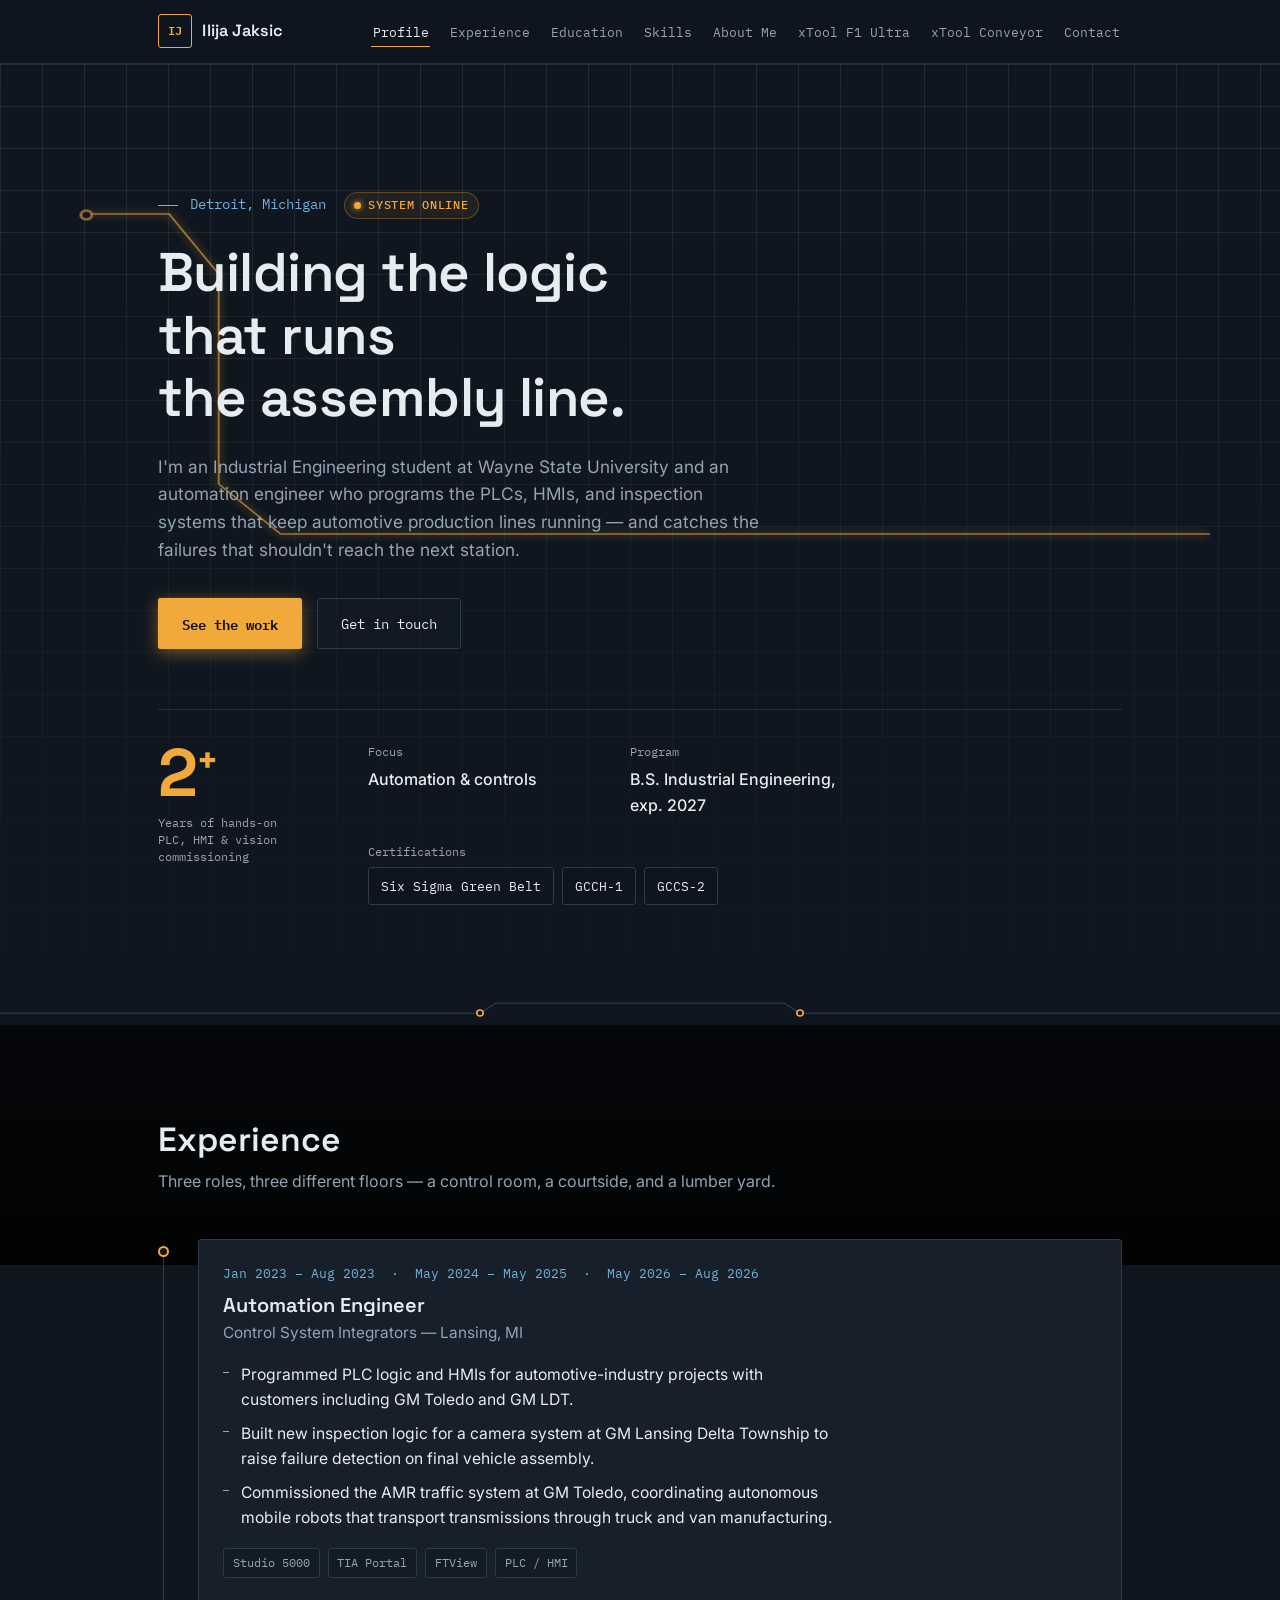
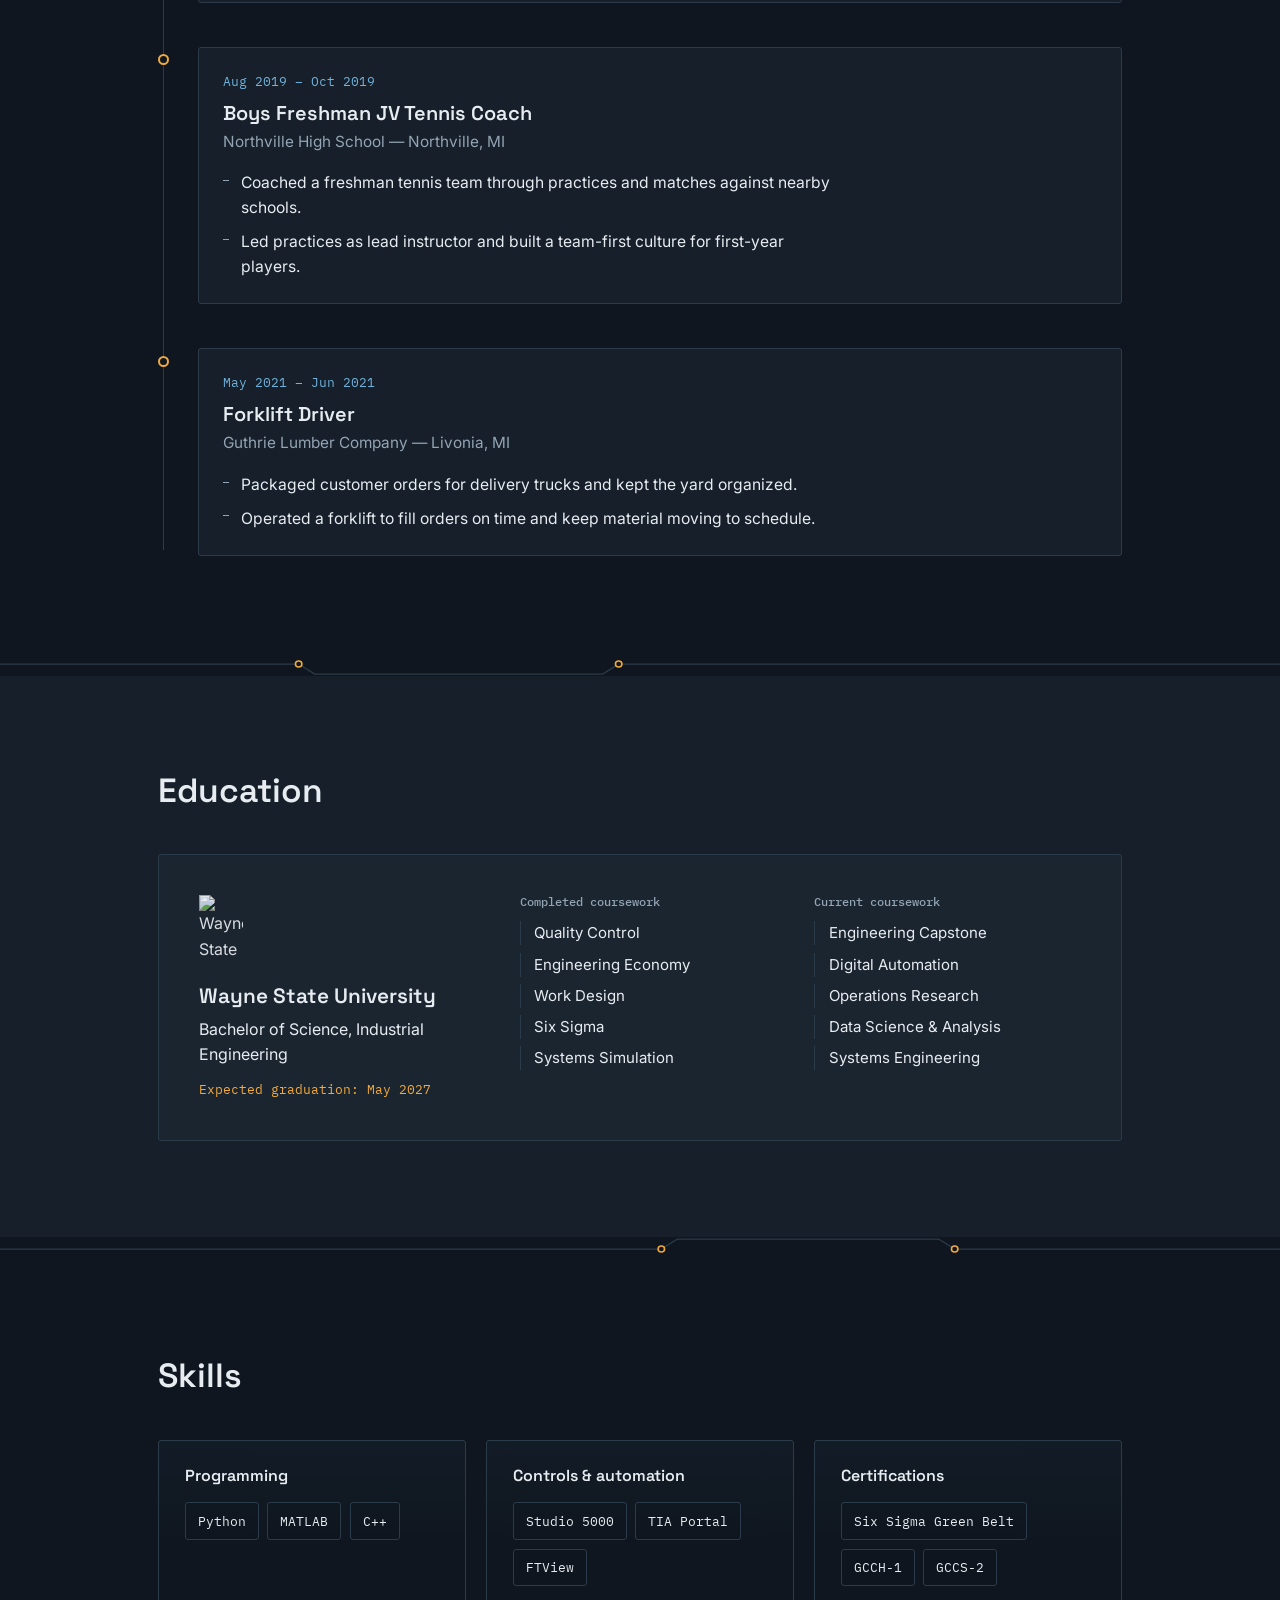
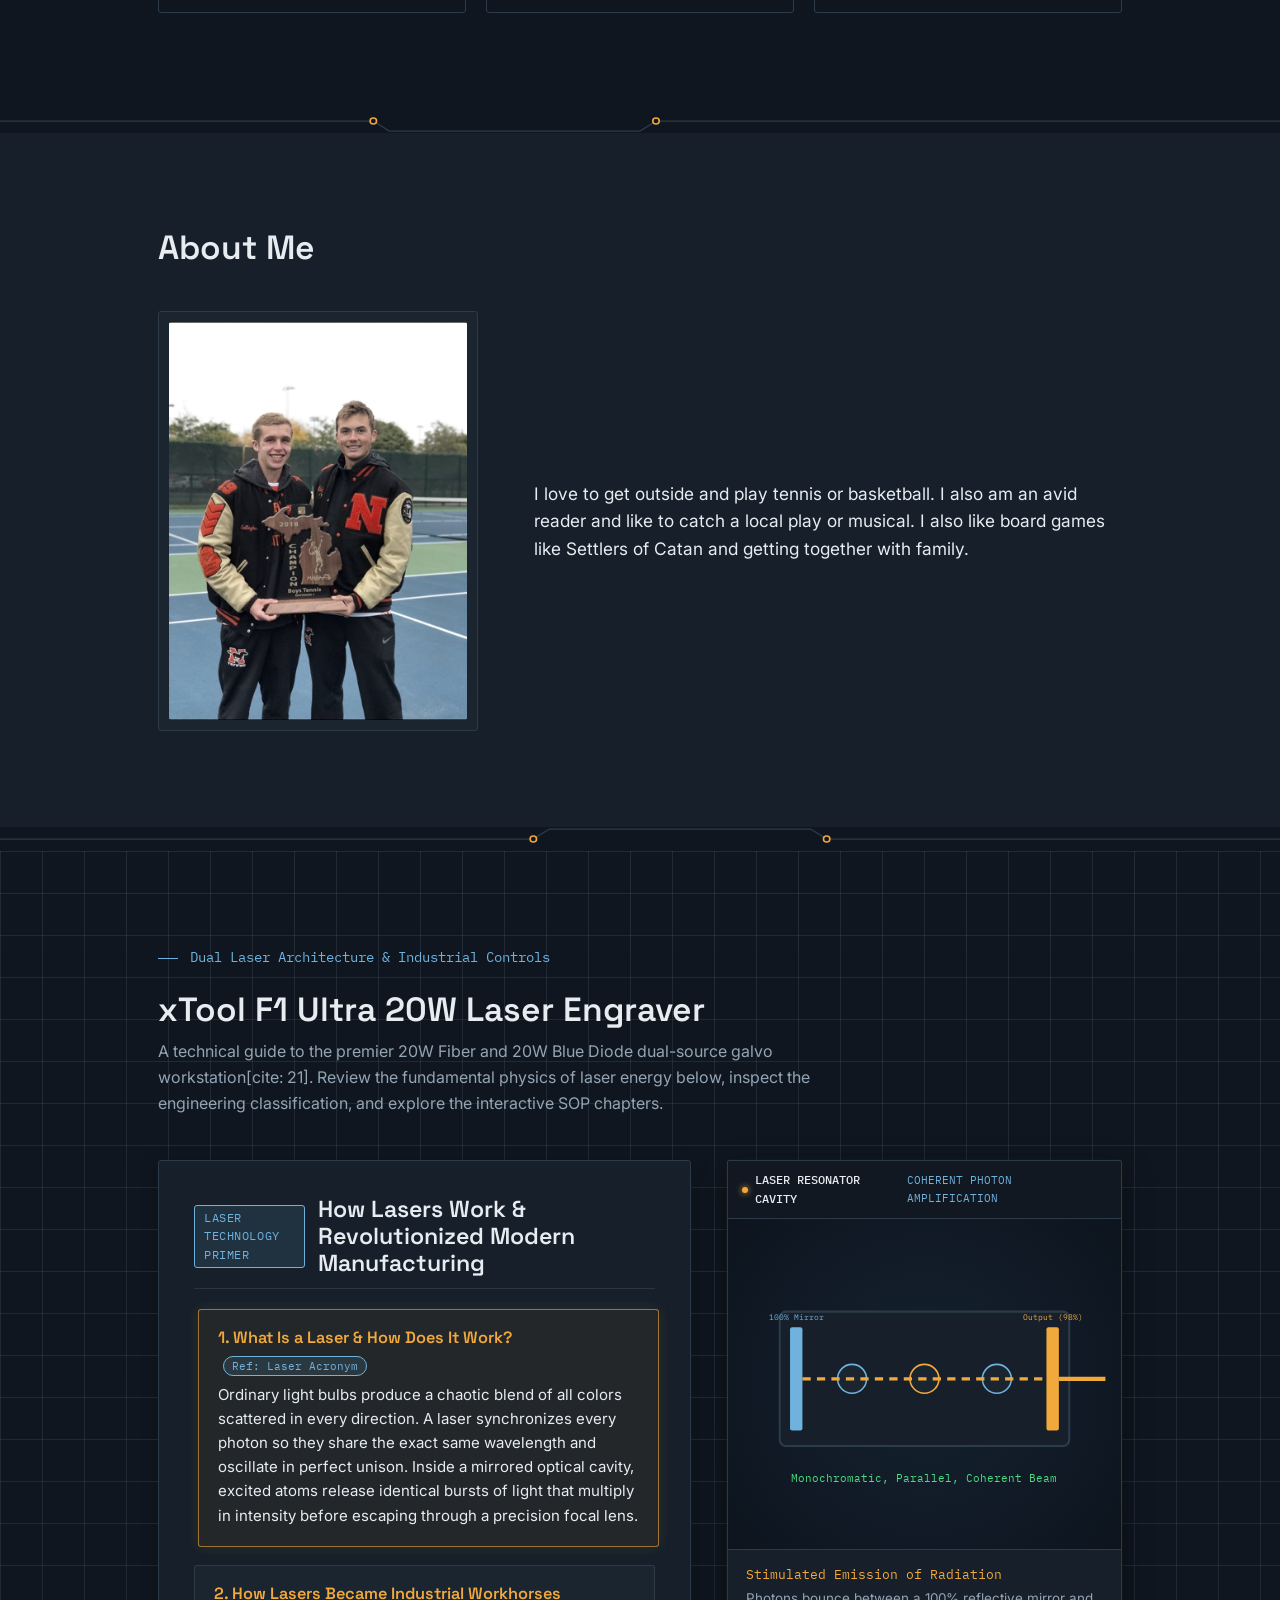
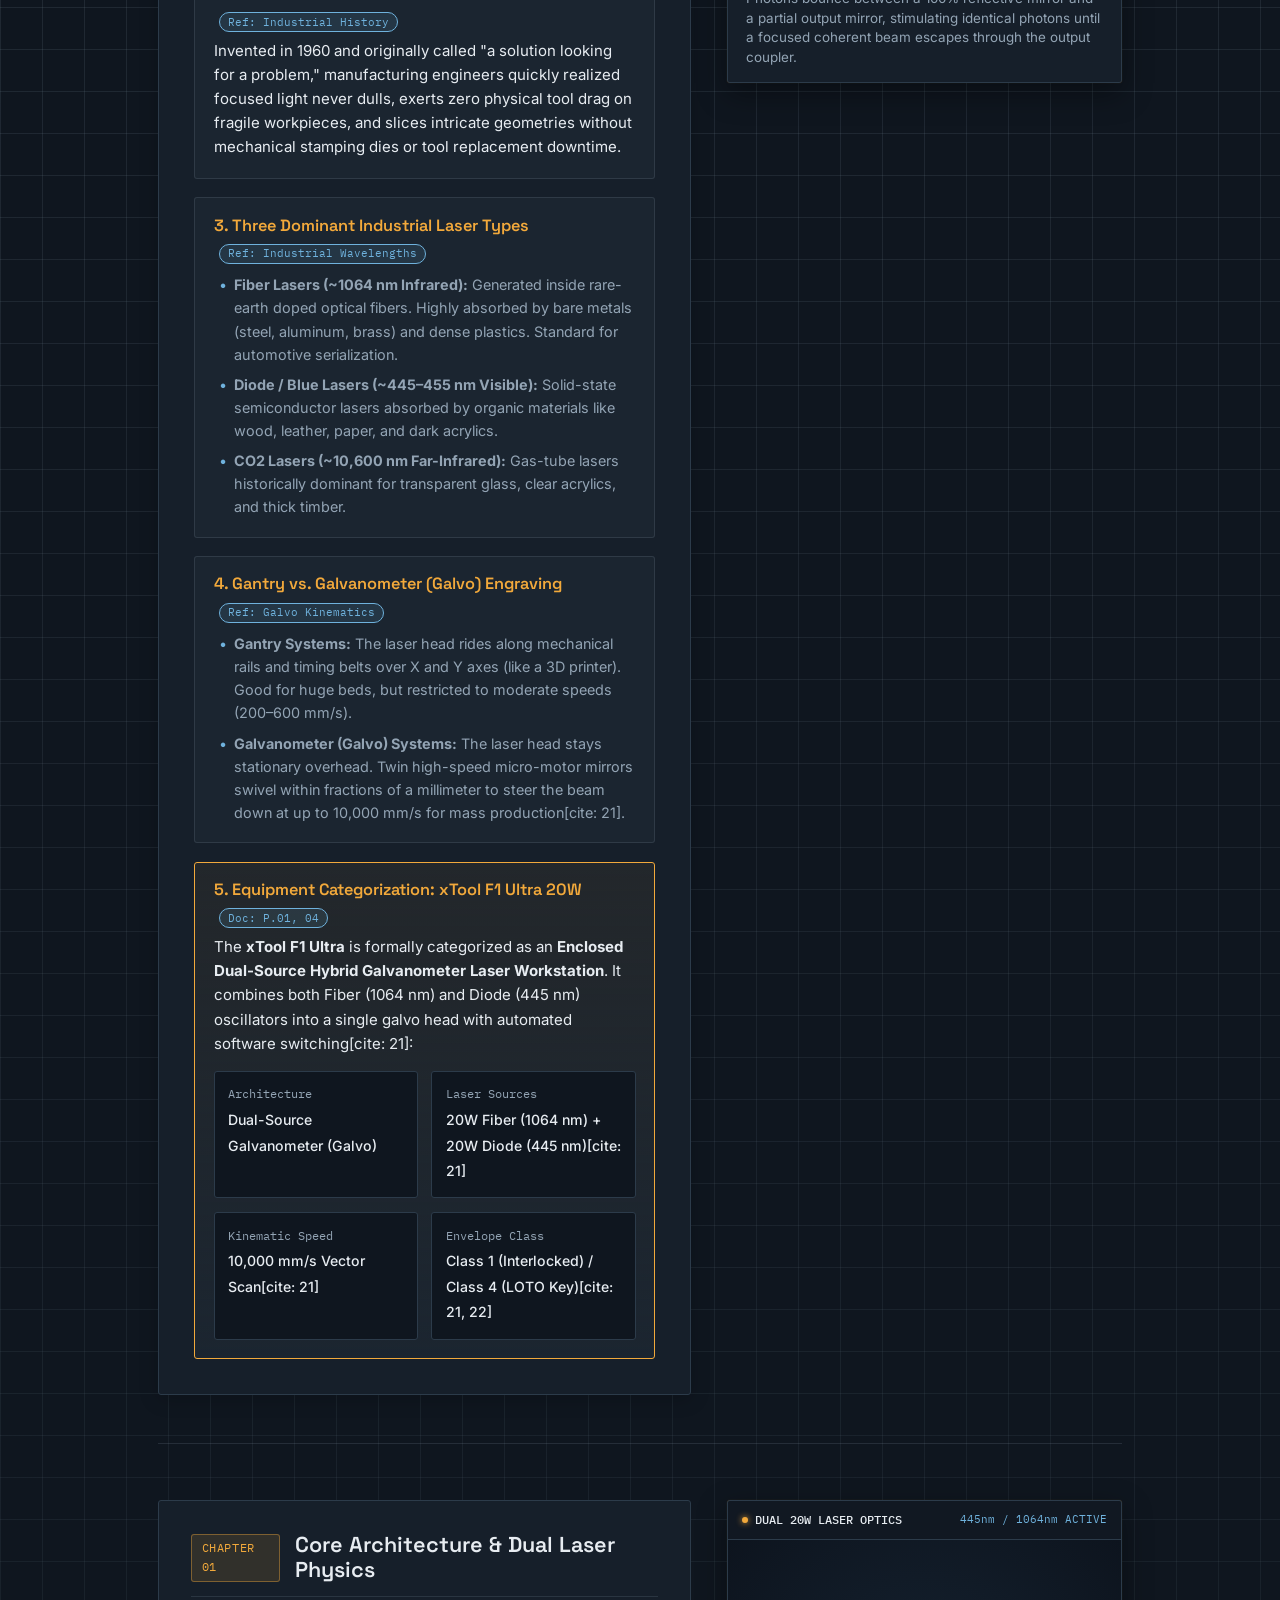
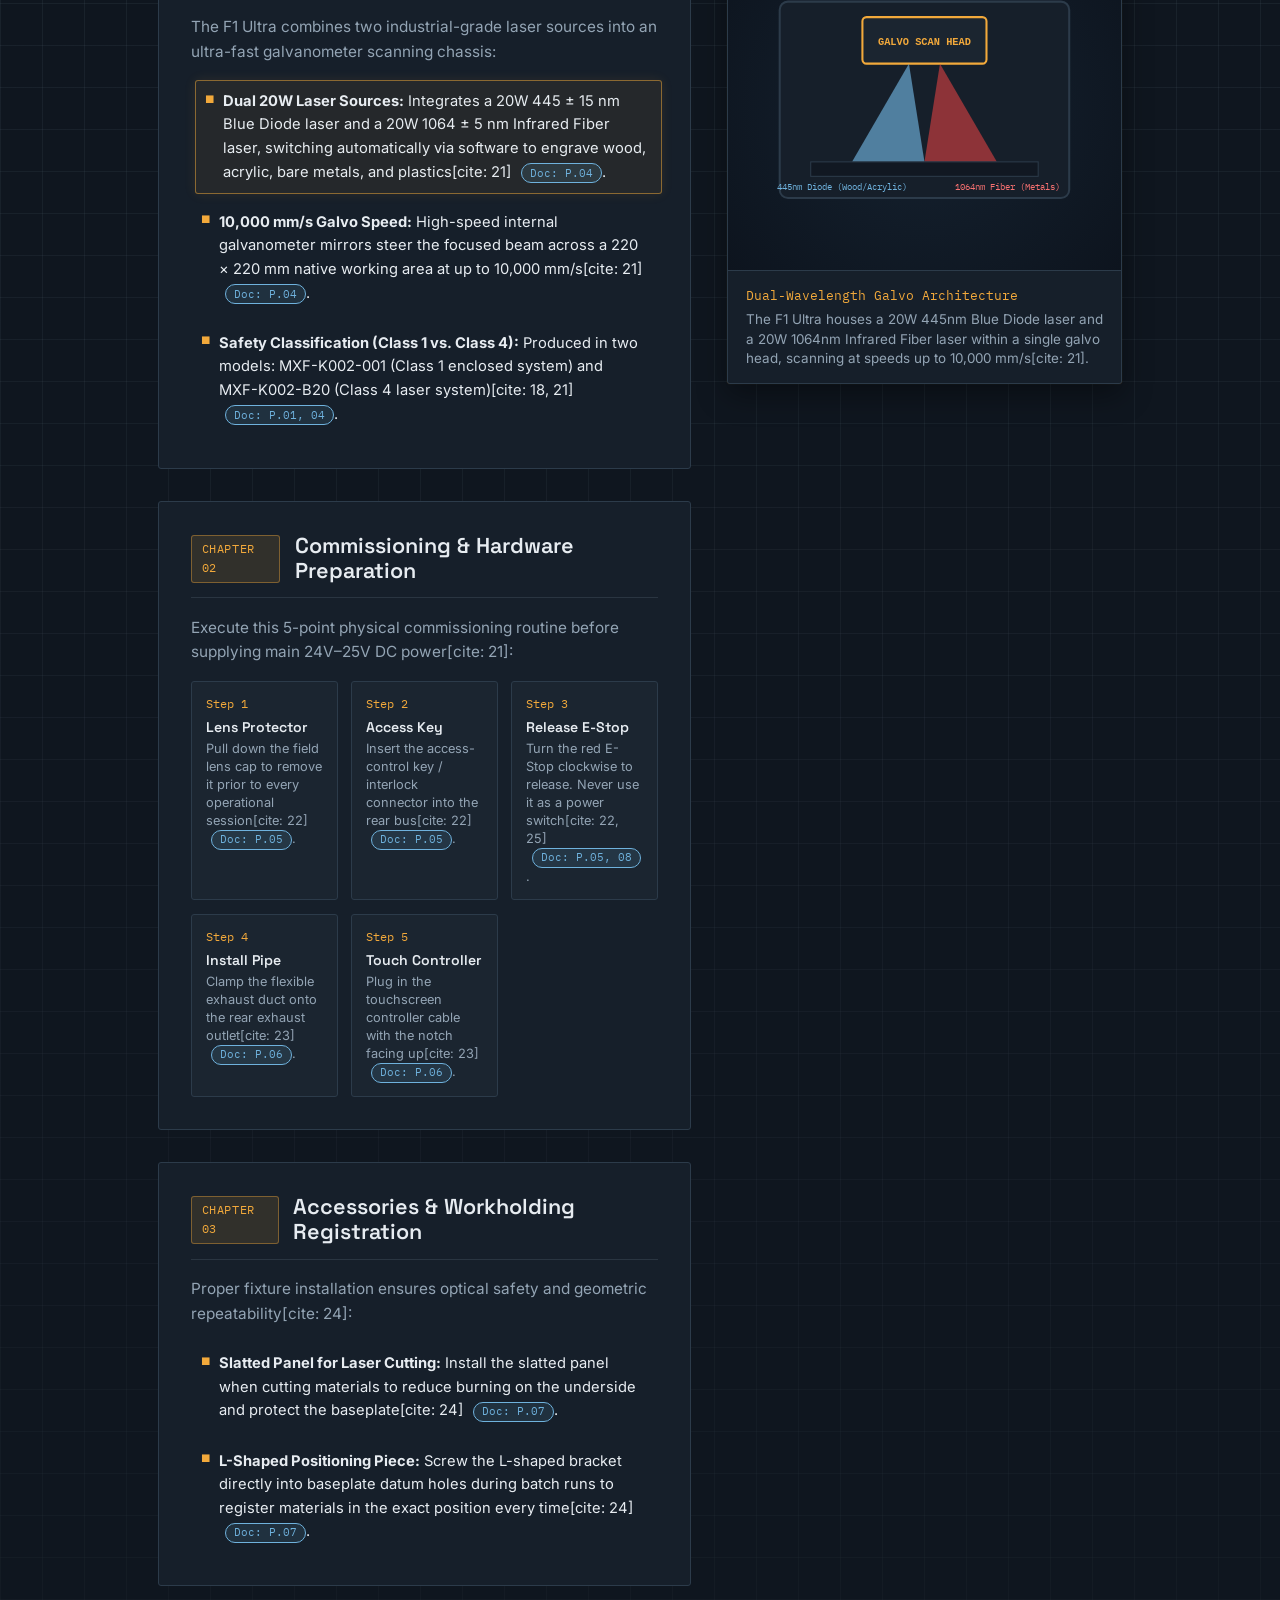
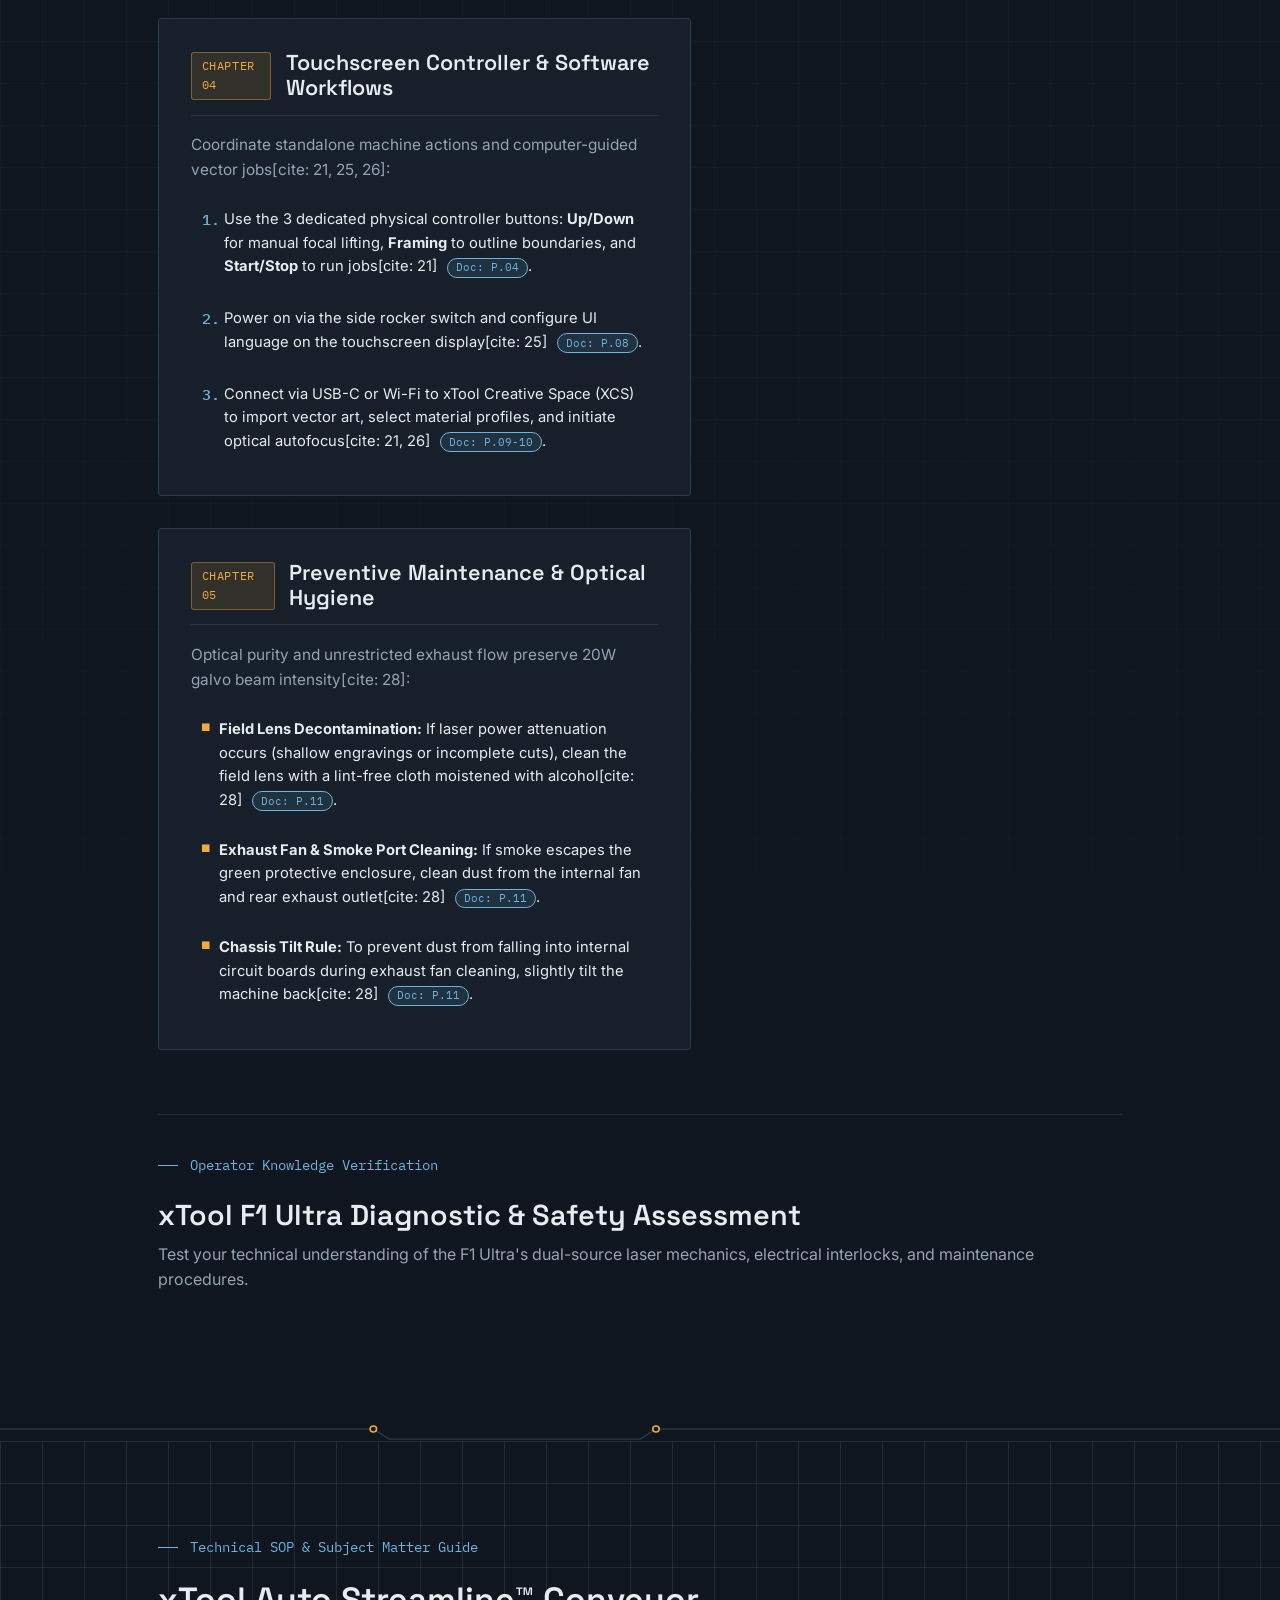
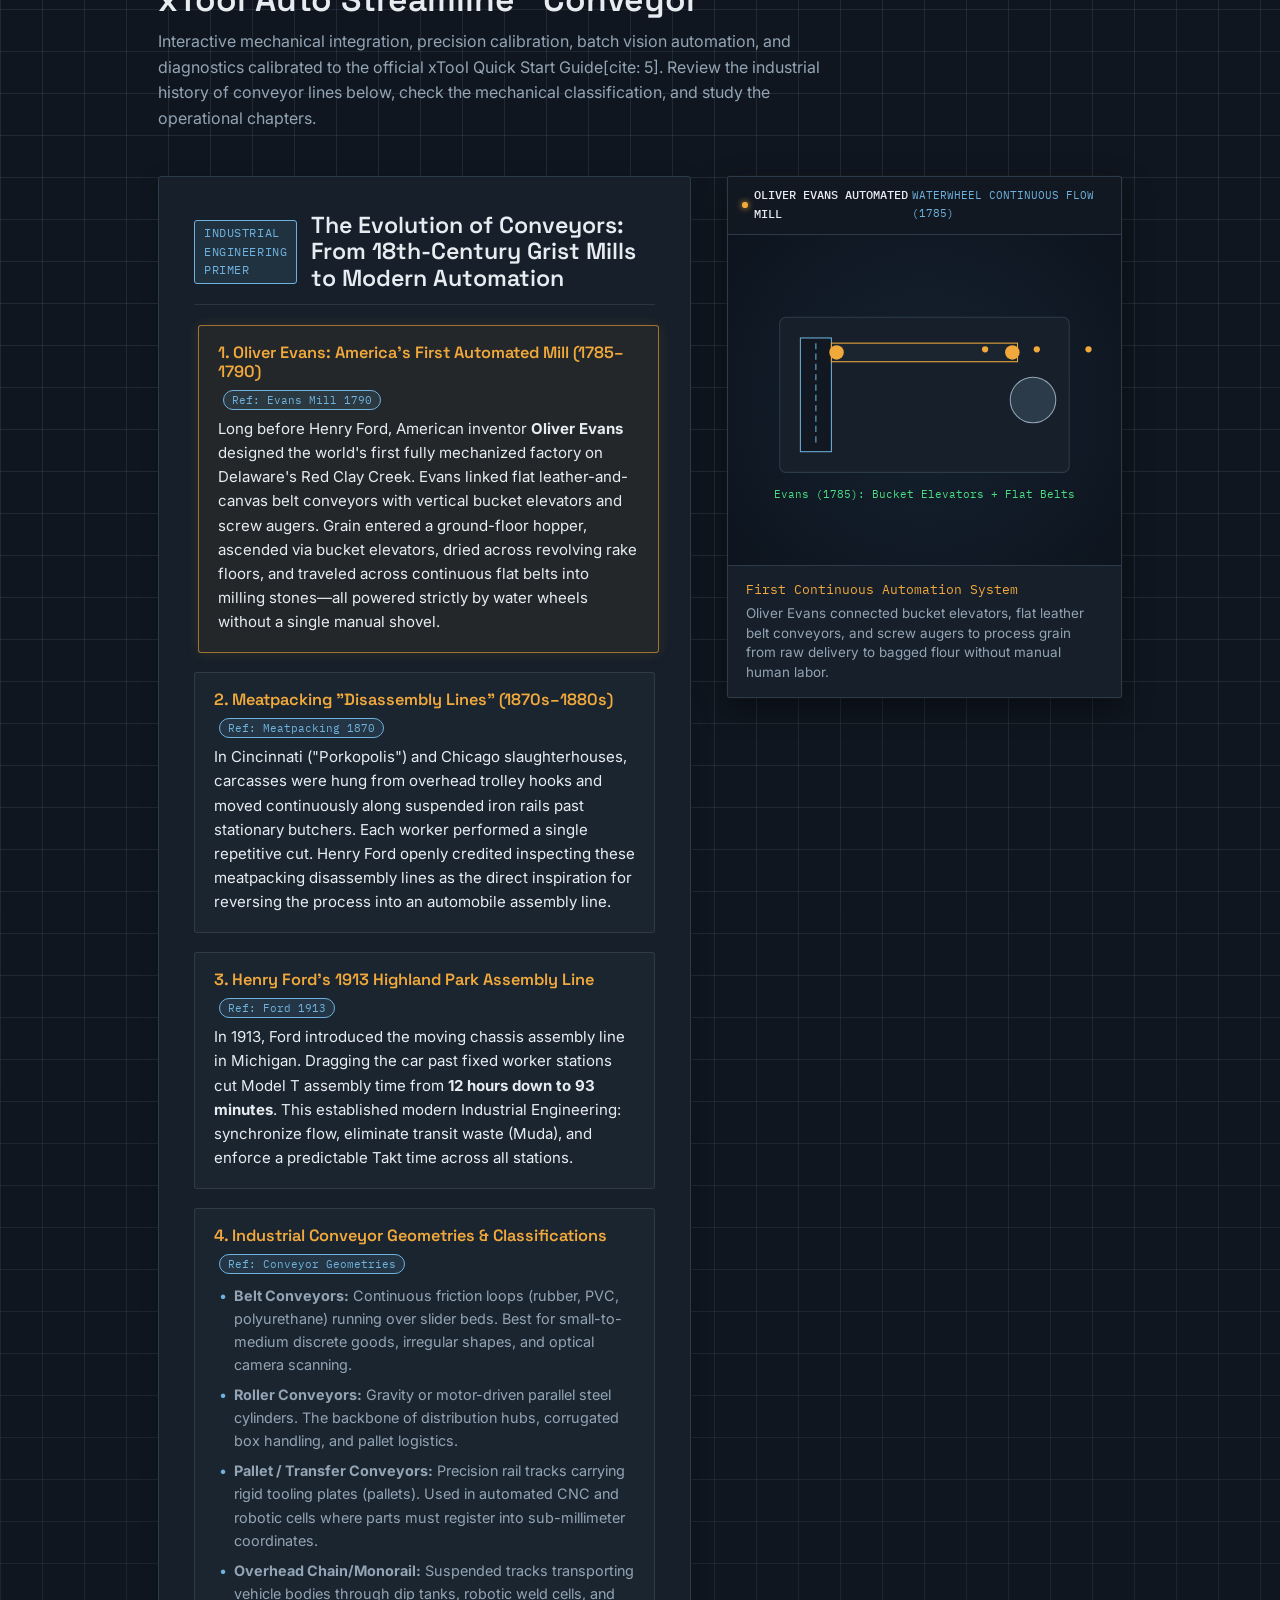
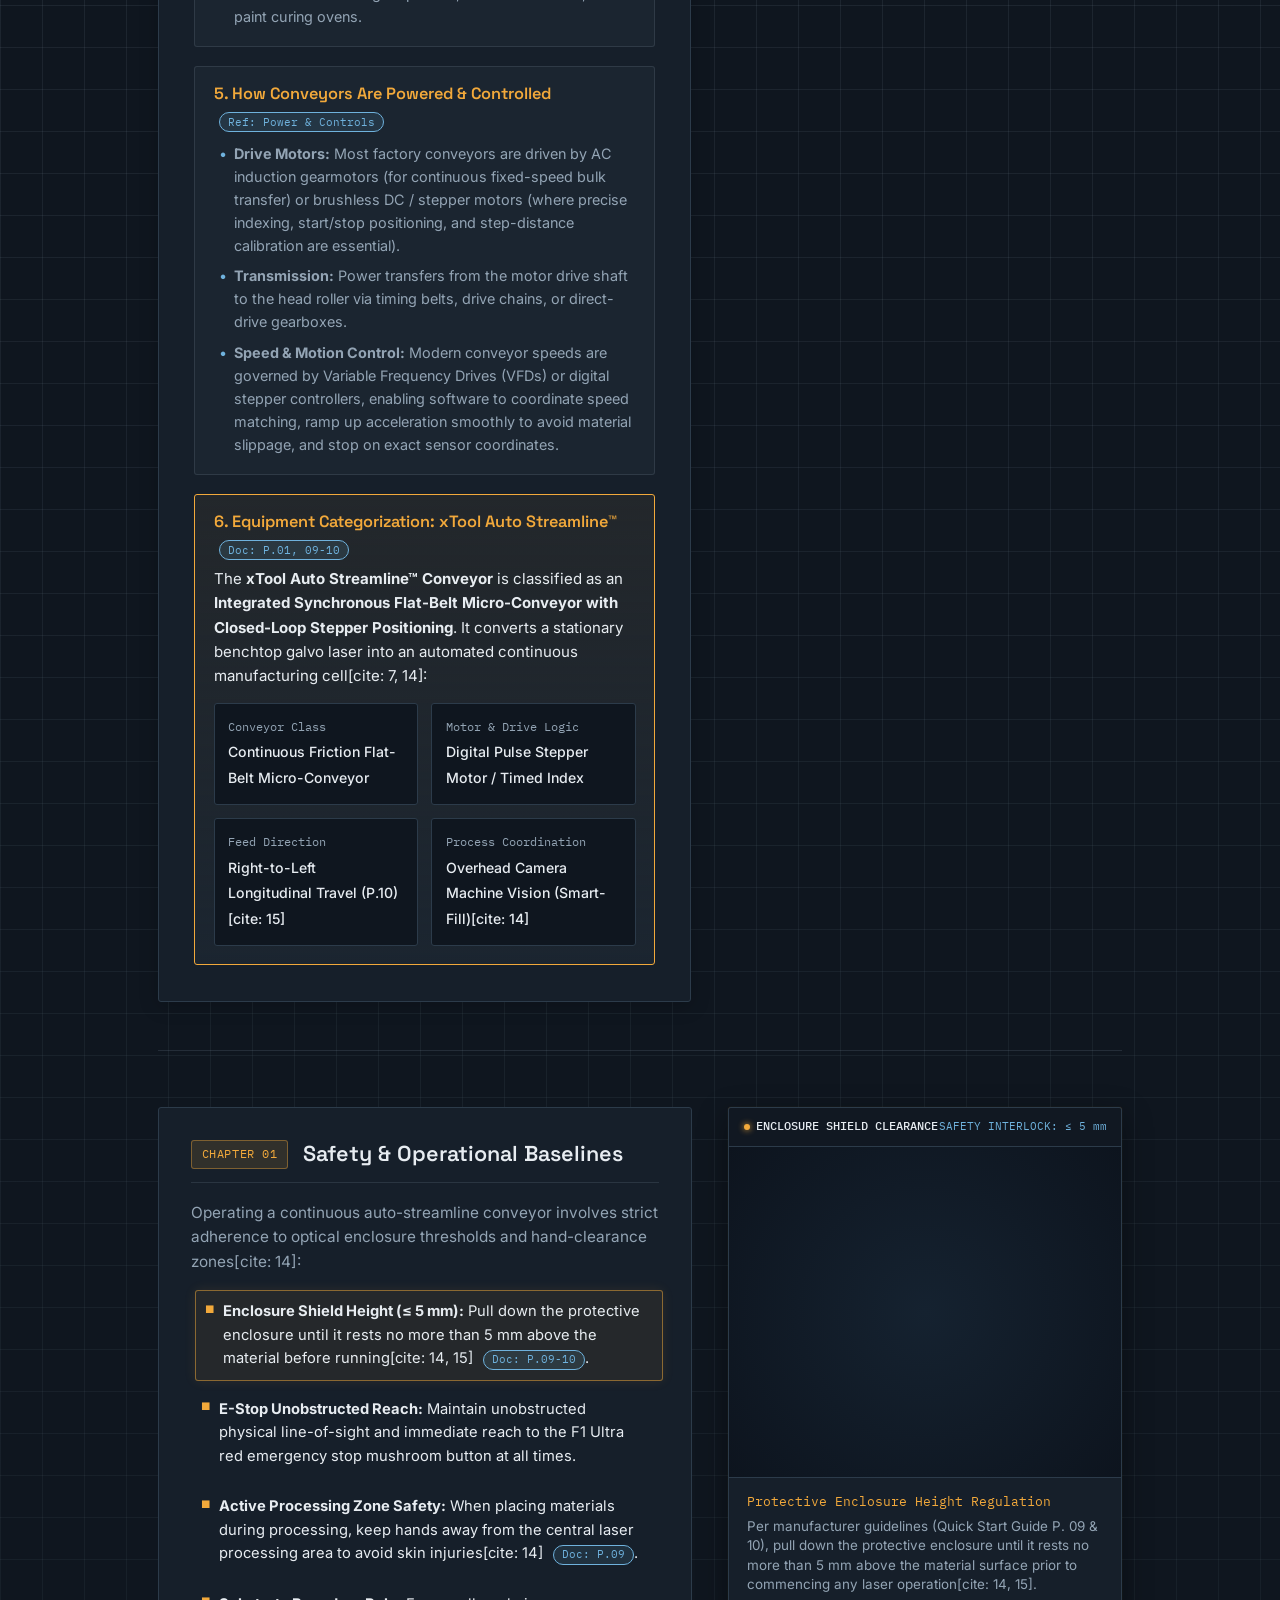
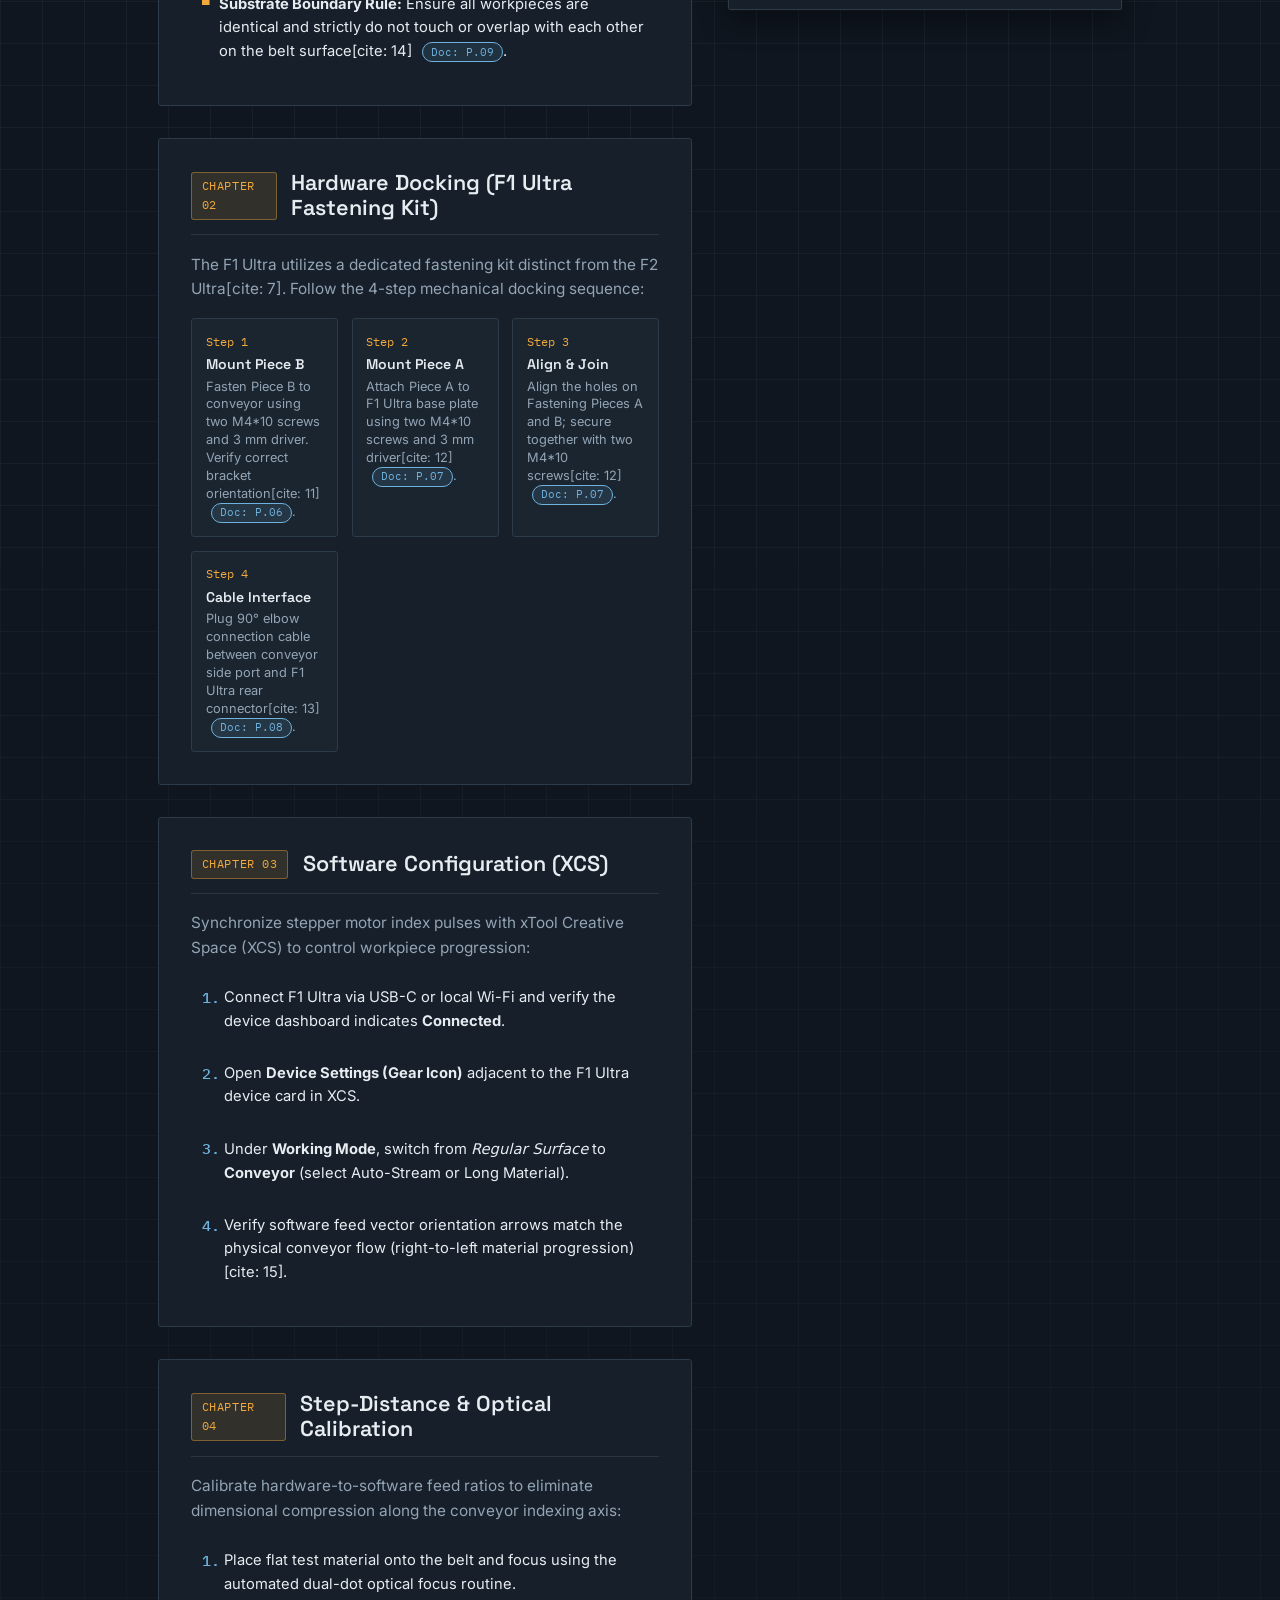
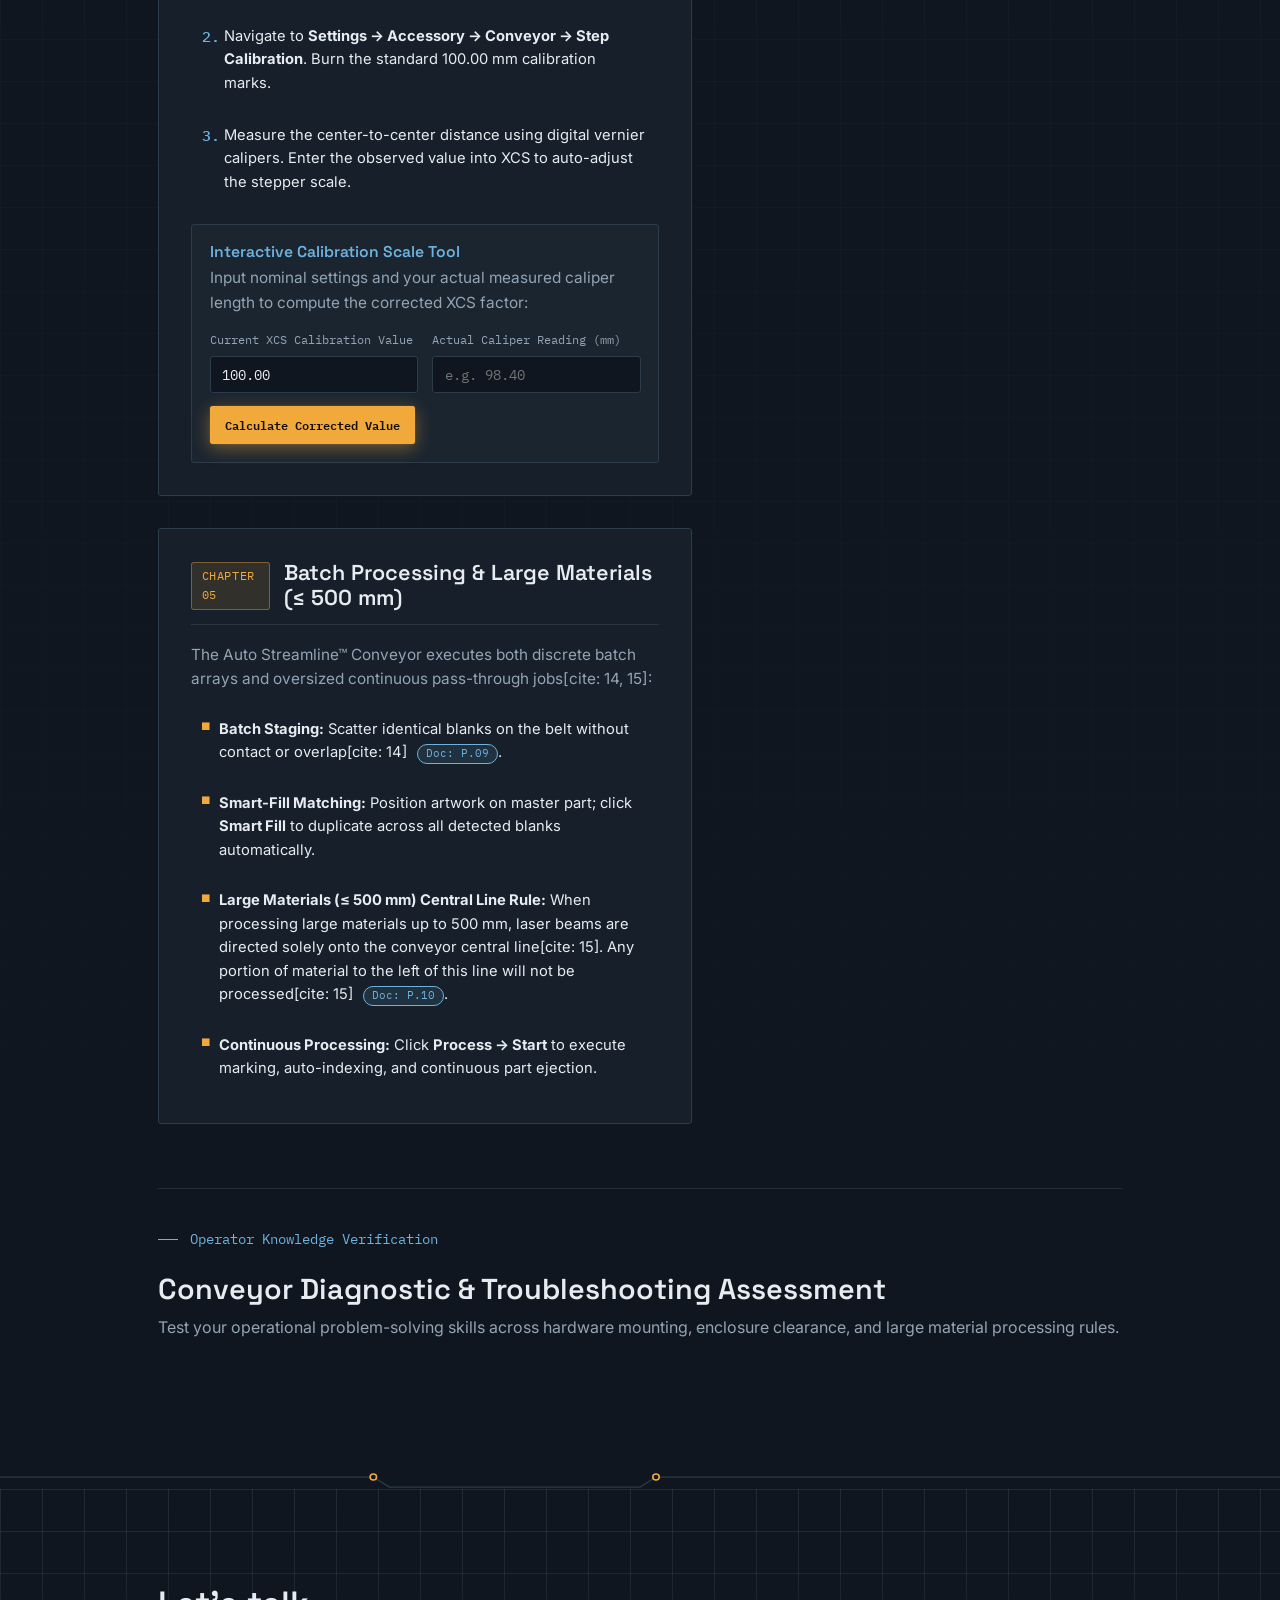
==== commit 3d1ad405: "Add files via upload let's see if gemini can do anything right" ====
--- a/index.html
+++ b/index.html
@@ -317,7 +317,7 @@
           <span>Dual Laser Architecture &amp; Industrial Controls</span>
         </div>
         <h2>xTool F1 Ultra 20W Laser Engraver</h2>
-        <p class="section-sub">A technical guide to the premier 20W Fiber and 20W Blue Diode dual-source galvo workstation. Review the fundamental physics of laser energy below, inspect the engineering classification, and explore the interactive SOP chapters.</p>
+        <p class="section-sub">A technical guide to the premier 20W Fiber and 20W Blue Diode dual-source galvo workstation[cite: 21]. Review the fundamental physics of laser energy below, inspect the engineering classification, and explore the interactive SOP chapters.</p>
       </div>
 
       <!-- INTERACTIVE LASER PRIMER -->
@@ -374,12 +374,12 @@
                     <span>4. Gantry vs. Galvanometer (Galvo) Engraving</span>
                     <span class="cite-tag">
                       <button type="button" class="cite-pill">Ref: Galvo Kinematics</button>
-                      <span class="cite-card"><strong>Kinematic Beam Steering</strong>Gantry systems move mechanical axes at 200–600 mm/s. Galvanometer mirror scanners deflect light at up to 10,000 mm/s for high-volume automated lines.</span>
+                      <span class="cite-card"><strong>Kinematic Beam Steering</strong>Gantry systems move mechanical axes at 200–600 mm/s. Galvanometer mirror scanners deflect light at up to 10,000 mm/s for high-volume automated lines[cite: 21].</span>
                     </span>
                   </h4>
                   <ul>
                     <li><strong>Gantry Systems:</strong> The laser head rides along mechanical rails and timing belts over X and Y axes (like a 3D printer). Good for huge beds, but restricted to moderate speeds (200–600 mm/s).</li>
-                    <li><strong>Galvanometer (Galvo) Systems:</strong> The laser head stays stationary overhead. Twin high-speed micro-motor mirrors swivel within fractions of a millimeter to steer the beam down at up to 10,000 mm/s for mass production.</li>
+                    <li><strong>Galvanometer (Galvo) Systems:</strong> The laser head stays stationary overhead. Twin high-speed micro-motor mirrors swivel within fractions of a millimeter to steer the beam down at up to 10,000 mm/s for mass production[cite: 21].</li>
                   </ul>
                 </div>
 
@@ -388,10 +388,10 @@
                     <span>5. Equipment Categorization: xTool F1 Ultra 20W</span>
                     <span class="cite-tag">
                       <button type="button" class="cite-pill">Doc: P.01, 04</button>
-                      <span class="cite-card"><strong>Official Machine Taxonomy</strong>Enclosed Dual-Source Hybrid Galvanometer Laser Workstation (20W Fiber + 20W Diode, 10,000 mm/s, Class 1/4).</span>
+                      <span class="cite-card"><strong>Official Machine Taxonomy</strong>Enclosed Dual-Source Hybrid Galvanometer Laser Workstation (20W Fiber + 20W Diode, 10,000 mm/s, Class 1/4)[cite: 18, 21].</span>
                     </span>
                   </h4>
-                  <p>The <strong>xTool F1 Ultra</strong> is formally categorized as an <strong>Enclosed Dual-Source Hybrid Galvanometer Laser Workstation</strong>. It combines both Fiber (1064 nm) and Diode (445 nm) oscillators into a single galvo head with automated software switching:</p>
+                  <p>The <strong>xTool F1 Ultra</strong> is formally categorized as an <strong>Enclosed Dual-Source Hybrid Galvanometer Laser Workstation</strong>. It combines both Fiber (1064 nm) and Diode (445 nm) oscillators into a single galvo head with automated software switching[cite: 21]:</p>
                   <div class="categorization-specs-grid">
                     <div class="spec-block">
                       <span class="spec-label">Architecture</span>
@@ -399,15 +399,15 @@
                     </div>
                     <div class="spec-block">
                       <span class="spec-label">Laser Sources</span>
-                      <span class="spec-val">20W Fiber (1064 nm) + 20W Diode (445 nm)</span>
+                      <span class="spec-val">20W Fiber (1064 nm) + 20W Diode (445 nm)[cite: 21]</span>
                     </div>
                     <div class="spec-block">
                       <span class="spec-label">Kinematic Speed</span>
-                      <span class="spec-val">10,000 mm/s Vector Scan</span>
+                      <span class="spec-val">10,000 mm/s Vector Scan[cite: 21]</span>
                     </div>
                     <div class="spec-block">
                       <span class="spec-label">Envelope Class</span>
-                      <span class="spec-val">Class 1 (Interlocked) / Class 4 (LOTO Key)</span>
+                      <span class="spec-val">Class 1 (Interlocked) / Class 4 (LOTO Key)[cite: 21, 22]</span>
                     </div>
                   </div>
                 </div>
@@ -450,24 +450,24 @@
               <p>The F1 Ultra combines two industrial-grade laser sources into an ultra-fast galvanometer scanning chassis:</p>
               <ul class="sop-list">
                 <li class="interactive-item is-active" data-stage="f1-duallaser">
-                  <strong>Dual 20W Laser Sources:</strong> Integrates a 20W 445 ± 15 nm Blue Diode laser and a 20W 1064 ± 5 nm Infrared Fiber laser, switching automatically via software to engrave wood, acrylic, bare metals, and plastics
+                  <strong>Dual 20W Laser Sources:</strong> Integrates a 20W 445 ± 15 nm Blue Diode laser and a 20W 1064 ± 5 nm Infrared Fiber laser, switching automatically via software to engrave wood, acrylic, bare metals, and plastics[cite: 21]
                   <span class="cite-tag">
                     <button type="button" class="cite-pill">Doc: P.04</button>
-                    <span class="cite-card"><strong>Quick Start Guide: P. 04</strong>"Laser module: 445 ± 15 nm blue-light laser (20 W) / 1064 ± 5 nm fiber infrared laser (20 W)."</span>
+                    <span class="cite-card"><strong>Quick Start Guide: P. 04</strong>"Laser module: 445 ± 15 nm blue-light laser (20 W) / 1064 ± 5 nm fiber infrared laser (20 W)."[cite: 21]</span>
                   </span>.
                 </li>
                 <li class="interactive-item" data-stage="f1-speed">
-                  <strong>10,000 mm/s Galvo Speed:</strong> High-speed internal galvanometer mirrors steer the focused beam across a 220 × 220 mm native working area at up to 10,000 mm/s
+                  <strong>10,000 mm/s Galvo Speed:</strong> High-speed internal galvanometer mirrors steer the focused beam across a 220 × 220 mm native working area at up to 10,000 mm/s[cite: 21]
                   <span class="cite-tag">
                     <button type="button" class="cite-pill">Doc: P.04</button>
-                    <span class="cite-card"><strong>Quick Start Guide: P. 04</strong>"Internal working area: 220 mm × 220 mm. Maximum processing speed: 10,000 mm/s."</span>
+                    <span class="cite-card"><strong>Quick Start Guide: P. 04</strong>"Internal working area: 220 mm × 220 mm. Maximum processing speed: 10,000 mm/s."[cite: 21]</span>
                   </span>.
                 </li>
                 <li class="interactive-item" data-stage="f1-models">
-                  <strong>Safety Classification (Class 1 vs. Class 4):</strong> Produced in two models: MXF-K002-001 (Class 1 enclosed system) and MXF-K002-B20 (Class 4 laser system)
+                  <strong>Safety Classification (Class 1 vs. Class 4):</strong> Produced in two models: MXF-K002-001 (Class 1 enclosed system) and MXF-K002-B20 (Class 4 laser system)[cite: 18, 21]
                   <span class="cite-tag">
                     <button type="button" class="cite-pill">Doc: P.01, 04</button>
-                    <span class="cite-card"><strong>Quick Start Guide: P. 01 &amp; 04</strong>"xTool F1 Ultra comes in two models: MXF-K002-001 (Class 1) and MXF-K002-B20 (Class 4)."</span>
+                    <span class="cite-card"><strong>Quick Start Guide: P. 01 &amp; 04</strong>"xTool F1 Ultra comes in two models: MXF-K002-001 (Class 1) and MXF-K002-B20 (Class 4)."[cite: 18, 21]</span>
                   </span>.
                 </li>
               </ul>
@@ -481,55 +481,55 @@
               <h3>Commissioning &amp; Hardware Preparation</h3>
             </header>
             <div class="chapter-content">
-              <p>Execute this 5-point physical commissioning routine before supplying main 24V–25V DC power:</p>
+              <p>Execute this 5-point physical commissioning routine before supplying main 24V–25V DC power[cite: 21]:</p>
               <div class="sop-steps-grid">
                 <div class="sop-step-box interactive-item" data-stage="f1-lensprotector">
                   <span class="step-num">Step 1</span>
                   <h4>Lens Protector</h4>
-                  <p>Pull down the field lens cap to remove it prior to every operational session
+                  <p>Pull down the field lens cap to remove it prior to every operational session[cite: 22]
                     <span class="cite-tag">
                       <button type="button" class="cite-pill">Doc: P.05</button>
-                      <span class="cite-card"><strong>Quick Start Guide: P. 05</strong>"Pull down the field lens protector to remove it... Ensure that the protector is removed every time before you use the machine."</span>
+                      <span class="cite-card"><strong>Quick Start Guide: P. 05</strong>"Pull down the field lens protector to remove it... Ensure that the protector is removed every time before you use the machine."[cite: 22]</span>
                     </span>.
                   </p>
                 </div>
                 <div class="sop-step-box interactive-item" data-stage="f1-key">
                   <span class="step-num">Step 2</span>
                   <h4>Access Key</h4>
-                  <p>Insert the access-control key / interlock connector into the rear bus
+                  <p>Insert the access-control key / interlock connector into the rear bus[cite: 22]
                     <span class="cite-tag">
                       <button type="button" class="cite-pill">Doc: P.05</button>
-                      <span class="cite-card"><strong>Quick Start Guide: P. 05</strong>"Insert the key. You can remove the key to disable the processing and related functions of the machine."</span>
+                      <span class="cite-card"><strong>Quick Start Guide: P. 05</strong>"Insert the key. You can remove the key to disable the processing and related functions of the machine."[cite: 22]</span>
                     </span>.
                   </p>
                 </div>
                 <div class="sop-step-box interactive-item" data-stage="f1-estop">
                   <span class="step-num">Step 3</span>
                   <h4>Release E-Stop</h4>
-                  <p>Turn the red E-Stop clockwise to release. Never use it as a power switch
+                  <p>Turn the red E-Stop clockwise to release. Never use it as a power switch[cite: 22, 25]
                     <span class="cite-tag">
                       <button type="button" class="cite-pill">Doc: P.05, 08</button>
-                      <span class="cite-card"><strong>Quick Start Guide: P. 05 &amp; 08</strong>"Ensure that the emergency stop button is released... Do not use the emergency stop button as a power switch."</span>
+                      <span class="cite-card"><strong>Quick Start Guide: P. 05 &amp; 08</strong>"Ensure that the emergency stop button is released... Do not use the emergency stop button as a power switch."[cite: 22, 25]</span>
                     </span>.
                   </p>
                 </div>
                 <div class="sop-step-box interactive-item" data-stage="f1-pipe">
                   <span class="step-num">Step 4</span>
                   <h4>Install Pipe</h4>
-                  <p>Clamp the flexible exhaust duct onto the rear exhaust outlet
+                  <p>Clamp the flexible exhaust duct onto the rear exhaust outlet[cite: 23]
                     <span class="cite-tag">
                       <button type="button" class="cite-pill">Doc: P.06</button>
-                      <span class="cite-card"><strong>Quick Start Guide: P. 06</strong>"Install the pipe." Connects directly to smoke outlet or purifier.</span>
+                      <span class="cite-card"><strong>Quick Start Guide: P. 06</strong>"Install the pipe." Connects directly to smoke outlet or purifier[cite: 23].</span>
                     </span>.
                   </p>
                 </div>
                 <div class="sop-step-box interactive-item" data-stage="f1-controller">
                   <span class="step-num">Step 5</span>
                   <h4>Touch Controller</h4>
-                  <p>Plug in the touchscreen controller cable with the notch facing up
+                  <p>Plug in the touchscreen controller cable with the notch facing up[cite: 23]
                     <span class="cite-tag">
                       <button type="button" class="cite-pill">Doc: P.06</button>
-                      <span class="cite-card"><strong>Quick Start Guide: P. 06</strong>"To insert the connector, ensure that the notch at the end faces up."</span>
+                      <span class="cite-card"><strong>Quick Start Guide: P. 06</strong>"To insert the connector, ensure that the notch at the end faces up."[cite: 23]</span>
                     </span>.
                   </p>
                 </div>
@@ -544,20 +544,20 @@
               <h3>Accessories &amp; Workholding Registration</h3>
             </header>
             <div class="chapter-content">
-              <p>Proper fixture installation ensures optical safety and geometric repeatability:</p>
+              <p>Proper fixture installation ensures optical safety and geometric repeatability[cite: 24]:</p>
               <ul class="sop-list">
                 <li class="interactive-item" data-stage="f1-slatted">
-                  <strong>Slatted Panel for Laser Cutting:</strong> Install the slatted panel when cutting materials to reduce burning on the underside and protect the baseplate
+                  <strong>Slatted Panel for Laser Cutting:</strong> Install the slatted panel when cutting materials to reduce burning on the underside and protect the baseplate[cite: 24]
                   <span class="cite-tag">
                     <button type="button" class="cite-pill">Doc: P.07</button>
-                    <span class="cite-card"><strong>Quick Start Guide: P. 07</strong>"To cut a material, you are advised to use the slatted panel. It can reduce the areas burned during material processing and protect the baseplate."</span>
+                    <span class="cite-card"><strong>Quick Start Guide: P. 07</strong>"To cut a material, you are advised to use the slatted panel. It can reduce the areas burned during material processing and protect the baseplate."[cite: 24]</span>
                   </span>.
                 </li>
                 <li class="interactive-item" data-stage="f1-lpiece">
-                  <strong>L-Shaped Positioning Piece:</strong> Screw the L-shaped bracket directly into baseplate datum holes during batch runs to register materials in the exact position every time
+                  <strong>L-Shaped Positioning Piece:</strong> Screw the L-shaped bracket directly into baseplate datum holes during batch runs to register materials in the exact position every time[cite: 24]
                   <span class="cite-tag">
                     <button type="button" class="cite-pill">Doc: P.07</button>
-                    <span class="cite-card"><strong>Quick Start Guide: P. 07</strong>"During batch processing, the L-shaped positioning piece can help you place a material in the same position every time."</span>
+                    <span class="cite-card"><strong>Quick Start Guide: P. 07</strong>"During batch processing, the L-shaped positioning piece can help you place a material in the same position every time."[cite: 24]</span>
                   </span>.
                 </li>
               </ul>
@@ -571,27 +571,27 @@
               <h3>Touchscreen Controller &amp; Software Workflows</h3>
             </header>
             <div class="chapter-content">
-              <p>Coordinate standalone machine actions and computer-guided vector jobs:</p>
+              <p>Coordinate standalone machine actions and computer-guided vector jobs[cite: 21, 25, 26]:</p>
               <ol class="sop-ordered-list">
                 <li class="interactive-item" data-stage="f1-touchbuttons">
-                  Use the 3 dedicated physical controller buttons: <strong>Up/Down</strong> for manual focal lifting, <strong>Framing</strong> to outline boundaries, and <strong>Start/Stop</strong> to run jobs
+                  Use the 3 dedicated physical controller buttons: <strong>Up/Down</strong> for manual focal lifting, <strong>Framing</strong> to outline boundaries, and <strong>Start/Stop</strong> to run jobs[cite: 21]
                   <span class="cite-tag">
                     <button type="button" class="cite-pill">Doc: P.04</button>
-                    <span class="cite-card"><strong>Quick Start Guide: P. 04</strong>"Up/Down button: Lifts/lowers laser module. Framing button: Starts/stops framing. Start/Stop button: Starts/stops material processing."</span>
+                    <span class="cite-card"><strong>Quick Start Guide: P. 04</strong>"Up/Down button: Lifts/lowers laser module. Framing button: Starts/stops framing. Start/Stop button: Starts/stops material processing."[cite: 21]</span>
                   </span>.
                 </li>
                 <li class="interactive-item" data-stage="f1-language">
-                  Power on via the side rocker switch and configure UI language on the touchscreen display
+                  Power on via the side rocker switch and configure UI language on the touchscreen display[cite: 25]
                   <span class="cite-tag">
                     <button type="button" class="cite-pill">Doc: P.08</button>
-                    <span class="cite-card"><strong>Quick Start Guide: P. 08</strong>"Press the power switch to turn on xTool F1 Ultra... Set up the language of the touchscreen controller."</span>
+                    <span class="cite-card"><strong>Quick Start Guide: P. 08</strong>"Press the power switch to turn on xTool F1 Ultra... Set up the language of the touchscreen controller."[cite: 25]</span>
                   </span>.
                 </li>
                 <li class="interactive-item" data-stage="f1-xcssoftware">
-                  Connect via USB-C or Wi-Fi to xTool Creative Space (XCS) to import vector art, select material profiles, and initiate optical autofocus
+                  Connect via USB-C or Wi-Fi to xTool Creative Space (XCS) to import vector art, select material profiles, and initiate optical autofocus[cite: 21, 26]
                   <span class="cite-tag">
                     <button type="button" class="cite-pill">Doc: P.09-10</button>
-                    <span class="cite-card"><strong>Quick Start Guide: P. 09 &amp; 10</strong>"Use software to operate xTool F1 Ultra... connect xTool F1 Ultra in the software."</span>
+                    <span class="cite-card"><strong>Quick Start Guide: P. 09 &amp; 10</strong>"Use software to operate xTool F1 Ultra... connect xTool F1 Ultra in the software."[cite: 26]</span>
                   </span>.
                 </li>
               </ol>
@@ -605,27 +605,27 @@
               <h3>Preventive Maintenance &amp; Optical Hygiene</h3>
             </header>
             <div class="chapter-content">
-              <p>Optical purity and unrestricted exhaust flow preserve 20W galvo beam intensity:</p>
+              <p>Optical purity and unrestricted exhaust flow preserve 20W galvo beam intensity[cite: 28]:</p>
               <ul class="sop-list">
                 <li class="interactive-item" data-stage="f1-lensclean">
-                  <strong>Field Lens Decontamination:</strong> If laser power attenuation occurs (shallow engravings or incomplete cuts), clean the field lens with a lint-free cloth moistened with alcohol
+                  <strong>Field Lens Decontamination:</strong> If laser power attenuation occurs (shallow engravings or incomplete cuts), clean the field lens with a lint-free cloth moistened with alcohol[cite: 28]
                   <span class="cite-tag">
                     <button type="button" class="cite-pill">Doc: P.11</button>
-                    <span class="cite-card"><strong>Quick Start Guide: P. 11</strong>"Disconnect power before maintaining... clean it with the lint-free cloth moistened with alcohol."</span>
+                    <span class="cite-card"><strong>Quick Start Guide: P. 11</strong>"Disconnect power before maintaining... clean it with the lint-free cloth moistened with alcohol."[cite: 28]</span>
                   </span>.
                 </li>
                 <li class="interactive-item" data-stage="f1-fanexhaust">
-                  <strong>Exhaust Fan &amp; Smoke Port Cleaning:</strong> If smoke escapes the green protective enclosure, clean dust from the internal fan and rear exhaust outlet
+                  <strong>Exhaust Fan &amp; Smoke Port Cleaning:</strong> If smoke escapes the green protective enclosure, clean dust from the internal fan and rear exhaust outlet[cite: 28]
                   <span class="cite-tag">
                     <button type="button" class="cite-pill">Doc: P.11</button>
-                    <span class="cite-card"><strong>Quick Start Guide: P. 11</strong>"If smoke runs out of the protective enclosure, the fan and smoke outlet may be blocked due to dust. Clean them."</span>
+                    <span class="cite-card"><strong>Quick Start Guide: P. 11</strong>"If smoke runs out of the protective enclosure, the fan and smoke outlet may be blocked due to dust. Clean them."[cite: 28]</span>
                   </span>.
                 </li>
                 <li class="interactive-item" data-stage="f1-tiltrule">
-                  <strong>Chassis Tilt Rule:</strong> To prevent dust from falling into internal circuit boards during exhaust fan cleaning, slightly tilt the machine back
+                  <strong>Chassis Tilt Rule:</strong> To prevent dust from falling into internal circuit boards during exhaust fan cleaning, slightly tilt the machine back[cite: 28]
                   <span class="cite-tag">
                     <button type="button" class="cite-pill">Doc: P.11</button>
-                    <span class="cite-card"><strong>Quick Start Guide: P. 11</strong>"To avoid dust falling into the circuit board, slightly tilt the machine."</span>
+                    <span class="cite-card"><strong>Quick Start Guide: P. 11</strong>"To avoid dust falling into the circuit board, slightly tilt the machine."[cite: 28]</span>
                   </span>.
                 </li>
               </ul>
@@ -646,7 +646,7 @@
 
             <div class="stage-caption-bar">
               <p class="stage-caption-title" id="f1StageCaptionTitle">Dual-Source Laser Galvo Head</p>
-              <p class="stage-caption-desc" id="f1StageCaptionDesc">The F1 Ultra houses both a 20W 445nm blue diode laser and a 20W 1064nm infrared fiber laser, delivering sub-millimeter precision at speeds up to 10,000 mm/s.</p>
+              <p class="stage-caption-desc" id="f1StageCaptionDesc">The F1 Ultra houses both a 20W 445nm blue diode laser and a 20W 1064nm infrared fiber laser, delivering sub-millimeter precision at speeds up to 10,000 mm/s[cite: 21].</p>
             </div>
           </div>
         </aside>
@@ -696,7 +696,7 @@
           <span>Technical SOP &amp; Subject Matter Guide</span>
         </div>
         <h2>xTool Auto Streamline&trade; Conveyor</h2>
-        <p class="section-sub">Interactive mechanical integration, precision calibration, batch vision automation, and diagnostics calibrated to the official xTool Quick Start Guide. Review the industrial history of conveyor lines below, check the mechanical classification, and study the operational chapters.</p>
+        <p class="section-sub">Interactive mechanical integration, precision calibration, batch vision automation, and diagnostics calibrated to the official xTool Quick Start Guide[cite: 5]. Review the industrial history of conveyor lines below, check the mechanical classification, and study the operational chapters.</p>
       </div>
 
       <!-- INTERACTIVE CONVEYOR PRIMER -->
@@ -746,10 +746,10 @@
 
                 <div class="primer-interactive-item" data-primer="prim-conv-types">
                   <h4>
-                    <span>4. Industrial Conveyor Geometries &amp; Power Drives</span>
+                    <span>4. Industrial Conveyor Geometries &amp; Classifications</span>
                     <span class="cite-tag">
-                      <button type="button" class="cite-pill">Ref: Conveyor Drive Types</button>
-                      <span class="cite-card"><strong>Conveyor Kinematics</strong>Belt (friction tracking), Roller (box distribution), Pallet (rigid sub-millimeter fixtures), and Overhead (curing/plating). Driven by AC gearmotors or digital closed-loop stepper motors.</span>
+                      <button type="button" class="cite-pill">Ref: Conveyor Geometries</button>
+                      <span class="cite-card"><strong>Structural Classification</strong>Belt (continuous friction tracking), Roller (box/crate logistics), Pallet (rigid sub-millimeter fixtures), and Overhead (paint booths/dipping).</span>
                     </span>
                   </h4>
                   <ul>
@@ -760,15 +760,30 @@
                   </ul>
                 </div>
 
+                <div class="primer-interactive-item" data-primer="prim-conv-power">
+                  <h4>
+                    <span>5. How Conveyors Are Powered &amp; Controlled</span>
+                    <span class="cite-tag">
+                      <button type="button" class="cite-pill">Ref: Power &amp; Controls</button>
+                      <span class="cite-card"><strong>Drive Motors &amp; Transmission</strong>AC induction motors vs. digital stepper/BLDC positioning; timing belts, roller chains, and VFD acceleration profiling.</span>
+                    </span>
+                  </h4>
+                  <ul>
+                    <li><strong>Drive Motors:</strong> Most factory conveyors are driven by AC induction gearmotors (for continuous fixed-speed bulk transfer) or brushless DC / stepper motors (where precise indexing, start/stop positioning, and step-distance calibration are essential).</li>
+                    <li><strong>Transmission:</strong> Power transfers from the motor drive shaft to the head roller via timing belts, drive chains, or direct-drive gearboxes.</li>
+                    <li><strong>Speed &amp; Motion Control:</strong> Modern conveyor speeds are governed by Variable Frequency Drives (VFDs) or digital stepper controllers, enabling software to coordinate speed matching, ramp up acceleration smoothly to avoid material slippage, and stop on exact sensor coordinates.</li>
+                  </ul>
+                </div>
+
                 <div class="primer-interactive-item categorization-card" data-primer="prim-conv-cat">
                   <h4>
-                    <span>5. Equipment Categorization: xTool Auto Streamline™</span>
+                    <span>6. Equipment Categorization: xTool Auto Streamline™</span>
                     <span class="cite-tag">
                       <button type="button" class="cite-pill">Doc: P.01, 09-10</button>
-                      <span class="cite-card"><strong>Official Conveyor Taxonomy</strong>Integrated Synchronous Flat-Belt Micro-Conveyor with Closed-Loop Stepper Positioning (right-to-left feed, machine vision indexing).</span>
+                      <span class="cite-card"><strong>Official Conveyor Taxonomy</strong>Integrated Synchronous Flat-Belt Micro-Conveyor with Closed-Loop Stepper Positioning (right-to-left feed, machine vision indexing)[cite: 7, 14, 15].</span>
                     </span>
                   </h4>
-                  <p>The <strong>xTool Auto Streamline™ Conveyor</strong> is classified as an <strong>Integrated Synchronous Flat-Belt Micro-Conveyor with Closed-Loop Stepper Positioning</strong>. It converts a stationary benchtop galvo laser into an automated continuous manufacturing cell:</p>
+                  <p>The <strong>xTool Auto Streamline™ Conveyor</strong> is classified as an <strong>Integrated Synchronous Flat-Belt Micro-Conveyor with Closed-Loop Stepper Positioning</strong>. It converts a stationary benchtop galvo laser into an automated continuous manufacturing cell[cite: 7, 14]:</p>
                   <div class="categorization-specs-grid">
                     <div class="spec-block">
                       <span class="spec-label">Conveyor Class</span>
@@ -780,11 +795,11 @@
                     </div>
                     <div class="spec-block">
                       <span class="spec-label">Feed Direction</span>
-                      <span class="spec-val">Right-to-Left Longitudinal Travel (P.10)</span>
+                      <span class="spec-val">Right-to-Left Longitudinal Travel (P.10)[cite: 15]</span>
                     </div>
                     <div class="spec-block">
                       <span class="spec-label">Process Coordination</span>
-                      <span class="spec-val">Overhead Camera Machine Vision (Smart-Fill)</span>
+                      <span class="spec-val">Overhead Camera Machine Vision (Smart-Fill)[cite: 14]</span>
                     </div>
                   </div>
                 </div>
@@ -823,30 +838,30 @@
               <h3>Safety &amp; Operational Baselines</h3>
             </header>
             <div class="chapter-content">
-              <p>Operating a continuous auto-streamline conveyor involves strict adherence to optical enclosure thresholds and hand-clearance zones:</p>
+              <p>Operating a continuous auto-streamline conveyor involves strict adherence to optical enclosure thresholds and hand-clearance zones[cite: 14]:</p>
               <ul class="sop-list">
                 <li class="interactive-item is-active" data-stage="c1-enclosure">
-                  <strong>Enclosure Shield Height (&le; 5 mm):</strong> Pull down the protective enclosure until it rests no more than 5 mm above the material before running
+                  <strong>Enclosure Shield Height (&le; 5 mm):</strong> Pull down the protective enclosure until it rests no more than 5 mm above the material before running[cite: 14, 15]
                   <span class="cite-tag">
                     <button type="button" class="cite-pill">Doc: P.09-10</button>
-                    <span class="cite-card"><strong>Quick Start Guide: P. 09 &amp; 10</strong>"Pull down the protective enclosure until it remains no more than 5 mm above the material before processing."</span>
+                    <span class="cite-card"><strong>Quick Start Guide: P. 09 &amp; 10</strong>"Pull down the protective enclosure until it remains no more than 5 mm above the material before processing."[cite: 14, 15]</span>
                   </span>.
                 </li>
                 <li class="interactive-item" data-stage="c1-estop">
                   <strong>E-Stop Unobstructed Reach:</strong> Maintain unobstructed physical line-of-sight and immediate reach to the F1 Ultra red emergency stop mushroom button at all times.
                 </li>
                 <li class="interactive-item" data-stage="c1-hand-safety">
-                  <strong>Active Processing Zone Safety:</strong> When placing materials during processing, keep hands away from the central laser processing area to avoid skin injuries
+                  <strong>Active Processing Zone Safety:</strong> When placing materials during processing, keep hands away from the central laser processing area to avoid skin injuries[cite: 14]
                   <span class="cite-tag">
                     <button type="button" class="cite-pill">Doc: P.09</button>
-                    <span class="cite-card"><strong>Quick Start Guide: P. 09</strong>"When placing materials during processing, keep your hand away from the processing area to avoid skin injuries."</span>
+                    <span class="cite-card"><strong>Quick Start Guide: P. 09</strong>"When placing materials during processing, keep your hand away from the processing area to avoid skin injuries."[cite: 14]</span>
                   </span>.
                 </li>
                 <li class="interactive-item" data-stage="c1-overlap">
-                  <strong>Substrate Boundary Rule:</strong> Ensure all workpieces are identical and strictly do not touch or overlap with each other on the belt surface
+                  <strong>Substrate Boundary Rule:</strong> Ensure all workpieces are identical and strictly do not touch or overlap with each other on the belt surface[cite: 14]
                   <span class="cite-tag">
                     <button type="button" class="cite-pill">Doc: P.09</button>
-                    <span class="cite-card"><strong>Quick Start Guide: P. 09</strong>"Ensure that you use identical materials... Ensure that the materials do not touch or overlap with each other."</span>
+                    <span class="cite-card"><strong>Quick Start Guide: P. 09</strong>"Ensure that you use identical materials... Ensure that the materials do not touch or overlap with each other."[cite: 14]</span>
                   </span>.
                 </li>
               </ul>
@@ -859,50 +874,45 @@
               <h3>Hardware Docking (F1 Ultra Fastening Kit)</h3>
             </header>
             <div class="chapter-content">
-              <p>The F1 Ultra utilizes a dedicated fastening kit distinct from the F2 Ultra
-                <span class="cite-tag">
-                  <button type="button" class="cite-pill">Doc: P.01</button>
-                  <span class="cite-card"><strong>Quick Start Guide: P. 01</strong>"xTool F1 Ultra fastening kit: Fastening piece A, Fastening piece B, Screw M4*10, Screwdriver 3 mm."</span>
-                </span>. Follow the 4-step mechanical docking sequence:
-              </p>
+              <p>The F1 Ultra utilizes a dedicated fastening kit distinct from the F2 Ultra[cite: 7]. Follow the 4-step mechanical docking sequence:</p>
               <div class="sop-steps-grid">
                 <div class="sop-step-box interactive-item" data-stage="c2-pieceB">
                   <span class="step-num">Step 1</span>
                   <h4>Mount Piece B</h4>
-                  <p>Fasten Piece B to conveyor using two M4*10 screws and 3 mm driver. Verify correct bracket orientation
+                  <p>Fasten Piece B to conveyor using two M4*10 screws and 3 mm driver. Verify correct bracket orientation[cite: 11]
                     <span class="cite-tag">
                       <button type="button" class="cite-pill">Doc: P.06</button>
-                      <span class="cite-card"><strong>Quick Start Guide: P. 06</strong>"Place fastening piece B in the correct direction. Fastening piece B, Screw M4*10, Screwdriver 3 mm."</span>
+                      <span class="cite-card"><strong>Quick Start Guide: P. 06</strong>"Place fastening piece B in the correct direction. Fastening piece B, Screw M4*10, Screwdriver 3 mm."[cite: 11]</span>
                     </span>.
                   </p>
                 </div>
                 <div class="sop-step-box interactive-item" data-stage="c2-pieceA">
                   <span class="step-num">Step 2</span>
                   <h4>Mount Piece A</h4>
-                  <p>Attach Piece A to F1 Ultra base plate using two M4*10 screws and 3 mm driver
+                  <p>Attach Piece A to F1 Ultra base plate using two M4*10 screws and 3 mm driver[cite: 12]
                     <span class="cite-tag">
                       <button type="button" class="cite-pill">Doc: P.07</button>
-                      <span class="cite-card"><strong>Quick Start Guide: P. 07</strong>"xTool F1 Ultra, Fastening piece A, Screw M4*10, Screwdriver 3 mm."</span>
+                      <span class="cite-card"><strong>Quick Start Guide: P. 07</strong>"xTool F1 Ultra, Fastening piece A, Screw M4*10, Screwdriver 3 mm."[cite: 12]</span>
                     </span>.
                   </p>
                 </div>
                 <div class="sop-step-box interactive-item" data-stage="c2-mate">
                   <span class="step-num">Step 3</span>
                   <h4>Align &amp; Join</h4>
-                  <p>Align the holes on Fastening Pieces A and B; secure together with two M4*10 screws
+                  <p>Align the holes on Fastening Pieces A and B; secure together with two M4*10 screws[cite: 12]
                     <span class="cite-tag">
                       <button type="button" class="cite-pill">Doc: P.07</button>
-                      <span class="cite-card"><strong>Quick Start Guide: P. 07</strong>"Align the holes on the two fastening pieces... Screw M4*10, Screwdriver 3 mm."</span>
+                      <span class="cite-card"><strong>Quick Start Guide: P. 07</strong>"Align the holes on the two fastening pieces... Screw M4*10, Screwdriver 3 mm."[cite: 12]</span>
                     </span>.
                   </p>
                 </div>
                 <div class="sop-step-box interactive-item" data-stage="c2-cable">
                   <span class="step-num">Step 4</span>
                   <h4>Cable Interface</h4>
-                  <p>Plug 90&deg; elbow connection cable between conveyor side port and F1 Ultra rear connector
+                  <p>Plug 90&deg; elbow connection cable between conveyor side port and F1 Ultra rear connector[cite: 13]
                     <span class="cite-tag">
                       <button type="button" class="cite-pill">Doc: P.08</button>
-                      <span class="cite-card"><strong>Quick Start Guide: P. 08</strong>"Connection cable plugged into side of conveyor and peripheral port of F1 Ultra."</span>
+                      <span class="cite-card"><strong>Quick Start Guide: P. 08</strong>"Connection cable plugged into side of conveyor and peripheral port of F1 Ultra."[cite: 13]</span>
                     </span>.
                   </p>
                 </div>
@@ -928,7 +938,7 @@
                   Under <strong>Working Mode</strong>, switch from <em>Regular Surface</em> to <strong>Conveyor</strong> (select Auto-Stream or Long Material).
                 </li>
                 <li class="interactive-item" data-stage="c3-vector">
-                  Verify software feed vector orientation arrows match the physical conveyor flow (right-to-left material progression).
+                  Verify software feed vector orientation arrows match the physical conveyor flow (right-to-left material progression)[cite: 15].
                 </li>
               </ol>
             </div>
@@ -978,23 +988,23 @@
               <h3>Batch Processing &amp; Large Materials (&le; 500 mm)</h3>
             </header>
             <div class="chapter-content">
-              <p>The Auto Streamline&trade; Conveyor executes both discrete batch arrays and oversized continuous pass-through jobs:</p>
+              <p>The Auto Streamline&trade; Conveyor executes both discrete batch arrays and oversized continuous pass-through jobs[cite: 14, 15]:</p>
               <ul class="sop-list">
                 <li class="interactive-item" data-stage="c5-array">
-                  <strong>Batch Staging:</strong> Scatter identical blanks on the belt without contact or overlap
+                  <strong>Batch Staging:</strong> Scatter identical blanks on the belt without contact or overlap[cite: 14]
                   <span class="cite-tag">
                     <button type="button" class="cite-pill">Doc: P.09</button>
-                    <span class="cite-card"><strong>Quick Start Guide: P. 09</strong>"Ensure that you use identical materials... Ensure that the materials do not touch or overlap with each other."</span>
+                    <span class="cite-card"><strong>Quick Start Guide: P. 09</strong>"Ensure that you use identical materials... Ensure that the materials do not touch or overlap with each other."[cite: 14]</span>
                   </span>.
                 </li>
                 <li class="interactive-item" data-stage="c5-smartfill">
                   <strong>Smart-Fill Matching:</strong> Position artwork on master part; click <strong>Smart Fill</strong> to duplicate across all detected blanks automatically.
                 </li>
                 <li class="interactive-item" data-stage="c5-large">
-                  <strong>Large Materials (&le; 500 mm) Central Line Rule:</strong> When processing large materials up to 500 mm, laser beams are directed solely onto the conveyor central line. Any portion of material to the left of this line will not be processed
+                  <strong>Large Materials (&le; 500 mm) Central Line Rule:</strong> When processing large materials up to 500 mm, laser beams are directed solely onto the conveyor central line[cite: 15]. Any portion of material to the left of this line will not be processed[cite: 15]
                   <span class="cite-tag">
                     <button type="button" class="cite-pill">Doc: P.10</button>
-                    <span class="cite-card"><strong>Quick Start Guide: P. 10</strong>"When processing large materials, the device directs laser beams solely onto the central line of the conveyor... any portion to the left of this central line will not be processed."</span>
+                    <span class="cite-card"><strong>Quick Start Guide: P. 10</strong>"When processing large materials, the device directs laser beams solely onto the central line of the conveyor... any portion to the left of this central line will not be processed."[cite: 15]</span>
                   </span>.
                 </li>
                 <li class="interactive-item" data-stage="c5-continuous">
@@ -1018,7 +1028,7 @@
 
             <div class="stage-caption-bar">
               <p class="stage-caption-title" id="convStageCaptionTitle">Protective Enclosure Height Regulation</p>
-              <p class="stage-caption-desc" id="convStageCaptionDesc">Per manufacturer guidelines (Quick Start Guide P. 09 &amp; 10), pull down the protective enclosure until it rests no more than 5 mm above the material surface prior to commencing any laser operation.</p>
+              <p class="stage-caption-desc" id="convStageCaptionDesc">Per manufacturer guidelines (Quick Start Guide P. 09 &amp; 10), pull down the protective enclosure until it rests no more than 5 mm above the material surface prior to commencing any laser operation[cite: 14, 15].</p>
             </div>
           </div>
         </aside>
@@ -1202,7 +1212,7 @@
       title: 'BEAM DEFLECTION KINEMATICS',
       status: 'RAPID GALVO VECTOR SWEEP',
       captionTitle: 'Galvo Speed: Up to 10,000 mm/s',
-      captionDesc: 'Two ultra-light micro-mirrors tilt rapidly on galvanometer shafts, steering the focused laser beam across the work plane with virtually zero inertial lag.',
+      captionDesc: 'Two ultra-light micro-mirrors tilt rapidly on galvanometer shafts, steering the focused laser beam across the work plane with virtually zero inertial lag[cite: 21].',
       svg: `
         <svg class="stage-svg" viewBox="0 0 380 280">
           <rect x="130" y="55" width="120" height="35" rx="3" fill="#1b2530" stroke="#f2a93b" stroke-width="2"/>
@@ -1223,7 +1233,7 @@
       title: 'DUAL-SOURCE HYBRID WORKSTATION',
       status: 'FIBER + DIODE DUAL OSCILLATORS',
       captionTitle: 'Combined Optical Architecture',
-      captionDesc: 'The F1 Ultra combines both a 20W Fiber oscillator and a 20W Blue Diode oscillator into a single galvo head with automated software wavelength switching.',
+      captionDesc: 'The F1 Ultra combines both a 20W Fiber oscillator and a 20W Blue Diode oscillator into a single galvo head with automated software wavelength switching[cite: 21].',
       svg: `
         <svg class="stage-svg" viewBox="0 0 380 280">
           <rect x="60" y="60" width="260" height="150" rx="6" fill="#161f2a" stroke="#f2a93b" stroke-width="2"/>
@@ -1276,7 +1286,7 @@
   updateLaserPrimer('prim-laser-basics');
 
   // ==========================================================
-  // Conveyor Primer Dynamic Scenes (With Motion)
+  // Conveyor Primer Dynamic Scenes (With Motion & Power Added)
   // ==========================================================
   const convPrimerScenes = {
     'prim-conv-evans': {
@@ -1377,11 +1387,35 @@
         </svg>
       `
     },
+    'prim-conv-power': {
+      title: 'POWER DRIVES & MOTION CONTROL',
+      status: 'AC / BLDC / STEPPER TRANSMISSION',
+      captionTitle: 'Drive Motors, Transmission & VFD Profiling',
+      captionDesc: 'AC induction gearmotors handle continuous bulk speeds, while closed-loop steppers and BLDCs execute precision stop/start indexing via VFD velocity curves.',
+      svg: `
+        <svg class="stage-svg" viewBox="0 0 380 280">
+          <rect x="50" y="60" width="280" height="150" rx="6" fill="#161f2a" stroke="#2c3b4a"/>
+          <!-- Drive Motor & Gearbox -->
+          <rect x="70" y="85" width="55" height="50" rx="3" fill="#1b2530" stroke="#f2a93b" stroke-width="2"/>
+          <circle cx="97" cy="110" r="14" fill="#111822" stroke="#f2a93b"/>
+          <text x="97" y="113" fill="#f2a93b" font-family="'IBM Plex Mono', monospace" font-size="8" text-anchor="middle">MOTOR</text>
+          <!-- Timing Belt Transmission to Roller -->
+          <circle cx="215" cy="110" r="18" fill="#111822" stroke="#6fb2dd" stroke-width="2"/>
+          <line x1="97" y1="96" x2="215" y2="92" stroke="#6fb2dd" stroke-width="3" stroke-dasharray="6 4" style="animation: feedBelt 1s infinite linear;"/>
+          <line x1="97" y1="124" x2="215" y2="128" stroke="#6fb2dd" stroke-width="3" stroke-dasharray="6 4" style="animation: feedBelt 1s infinite linear;"/>
+          <!-- VFD Velocity Curve graph -->
+          <rect x="250" y="85" width="65" height="50" rx="3" fill="#111822" stroke="#4ade80"/>
+          <path d="M 255 125 Q 275 95 305 95" fill="none" stroke="#4ade80" stroke-width="2"/>
+          <text x="282" y="130" fill="#4ade80" font-family="'IBM Plex Mono', monospace" font-size="7.5" text-anchor="middle">VFD RAMP</text>
+          <text x="190" y="235" fill="#4ade80" font-family="'IBM Plex Mono', monospace" font-size="11" text-anchor="middle">Timing Belt + VFD Controlled Acceleration</text>
+        </svg>
+      `
+    },
     'prim-conv-cat': {
       title: 'STEPPER FLAT-BELT MICRO-CONVEYOR',
       status: 'XTOOL AUTO STREAMLINE TAXONOMY',
       captionTitle: 'Precision Indexing & Vision Coordination',
-      captionDesc: 'The xTool Auto Streamline™ features closed-loop stepper motor pulses and computer-vision camera integration for repeatable sub-millimeter part batching.',
+      captionDesc: 'The xTool Auto Streamline™ features closed-loop stepper motor pulses and computer-vision camera integration for repeatable sub-millimeter part batching[cite: 7, 14].',
       svg: `
         <svg class="stage-svg" viewBox="0 0 380 280">
           <rect x="60" y="80" width="260" height="90" rx="4" fill="#161f2a" stroke="#f2a93b" stroke-width="2"/>
@@ -1434,7 +1468,7 @@
       title: 'DUAL 20W LASER OPTICS',
       status: '445nm / 1064nm ACTIVE',
       captionTitle: 'Dual-Wavelength Galvo Architecture',
-      captionDesc: 'The F1 Ultra houses a 20W 445nm Blue Diode laser and a 20W 1064nm Infrared Fiber laser within a single galvo head, scanning at speeds up to 10,000 mm/s.',
+      captionDesc: 'The F1 Ultra houses a 20W 445nm Blue Diode laser and a 20W 1064nm Infrared Fiber laser within a single galvo head, scanning at speeds up to 10,000 mm/s[cite: 21].',
       svg: `
         <svg class="stage-svg" viewBox="0 0 380 280">
           <rect x="50" y="40" width="280" height="190" rx="8" fill="#161f2a" stroke="#2c3b4a" stroke-width="2"/>
@@ -1452,15 +1486,22 @@
       title: '10,000 mm/s HIGH-SPEED SCAN',
       status: 'GALVO MIRRORS ACCELERATING',
       captionTitle: 'High-Speed Galvanometer Vectors',
-      captionDesc: 'Industrial-grade galvo mirrors accelerate laser vectors up to 10,000 mm/s across the 220 mm x 220 mm work envelope, drastically outperforming gantry lasers.',
+      captionDesc: 'Industrial-grade galvo mirrors accelerate laser vectors up to 10,000 mm/s across the 220 mm x 220 mm work envelope, drastically outperforming gantry lasers[cite: 21].',
       svg: `
         <svg class="stage-svg" viewBox="0 0 380 280">
           <rect x="60" y="60" width="260" height="160" rx="4" fill="#111822" stroke="#2c3b4a" stroke-width="2"/>
           <rect x="90" y="85" width="200" height="110" fill="none" stroke="#6fb2dd" stroke-dasharray="4 4"/>
-          <path d="M 100 100 L 280 100 L 110 140 L 270 140 L 120 180 L 260 180" fill="none" stroke="#f2a93b" stroke-width="2.5" style="stroke-dasharray: 600; stroke-dashoffset: 600; animation: drawCircuit 1.5s infinite linear;"/>
-          <circle cx="260" cy="180" r="5" fill="#f2a93b" style="animation: pulseLaser 0.4s infinite;"/>
-          <text x="190" y="78" fill="#6fb2dd" font-family="'IBM Plex Mono', monospace" font-size="9" text-anchor="middle">220 mm × 220 mm Native Galvanometer Field</text>
-          <text x="190" y="240" fill="#f2a93b" font-family="'IBM Plex Mono', monospace" font-size="11" text-anchor="middle">10,000 mm/s Linear Galvo Sweep</text>
+          <line x1="100" y1="100" x2="280" y2="100" stroke="#f2a93b" stroke-width="2.5">
+            <animate attributeName="x2" values="100;280;100" dur="0.8s" repeatCount="indefinite"/>
+          </line>
+          <line x1="100" y1="140" x2="280" y2="140" stroke="#f2a93b" stroke-width="2.5">
+            <animate attributeName="x1" values="280;100;280" dur="0.8s" repeatCount="indefinite"/>
+          </line>
+          <circle cx="200" cy="140" r="4" fill="#ef4444">
+            <animate attributeName="cx" values="100;280;100" dur="0.8s" repeatCount="indefinite"/>
+          </circle>
+          <text x="190" y="78" fill="#6fb2dd" font-family="'IBM Plex Mono', monospace" font-size="9" text-anchor="middle">220 mm × 220 mm Native Galvanometer Field[cite: 21]</text>
+          <text x="190" y="240" fill="#f2a93b" font-family="'IBM Plex Mono', monospace" font-size="11" text-anchor="middle">10,000 mm/s Linear Galvo Sweep[cite: 21]</text>
         </svg>
       `
     },
@@ -1468,7 +1509,7 @@
       title: 'SAFETY ENCLOSURE CLASSIFICATION',
       status: 'CLASS 1 / CLASS 4 CERTIFIED',
       captionTitle: 'Model MXF-K002-001 vs. MXF-K002-B20',
-      captionDesc: 'Class 1 units feature interlocked protective enclosures blocking all 445 nm and 1064 nm radiation; Class 4 models utilize an access key interlock plug.',
+      captionDesc: 'Class 1 units feature interlocked protective enclosures blocking all 445 nm and 1064 nm radiation; Class 4 models utilize an access key interlock plug[cite: 21].',
       svg: `
         <svg class="stage-svg" viewBox="0 0 380 280">
           <rect x="50" y="70" width="130" height="130" rx="4" fill="#161f2a" stroke="#4ade80" stroke-width="2"/>
@@ -1479,7 +1520,7 @@
           <text x="265" y="100" fill="#f2a93b" font-family="'IBM Plex Mono', monospace" font-size="10" font-weight="700" text-anchor="middle">CLASS 4</text>
           <text x="265" y="125" fill="#e7ecf1" font-family="'IBM Plex Mono', monospace" font-size="9" text-anchor="middle">MXF-K002-B20</text>
           <text x="265" y="150" fill="#93a4b4" font-family="'IBM Plex Mono', monospace" font-size="8" text-anchor="middle">Interlock Key Active</text>
-          <text x="190" y="240" fill="#93a4b4" font-family="'IBM Plex Mono', monospace" font-size="11" text-anchor="middle">Certified under IEC 60825-1 &amp; 21 CFR 1040.10</text>
+          <text x="190" y="240" fill="#93a4b4" font-family="'IBM Plex Mono', monospace" font-size="11" text-anchor="middle">Certified under IEC 60825-1 &amp; 21 CFR 1040.10[cite: 21]</text>
         </svg>
       `
     },
@@ -1487,7 +1528,7 @@
       title: 'FIELD LENS PROTECTOR',
       status: 'PULL DOWN TO REMOVE',
       captionTitle: 'Remove Protector Before Operation',
-      captionDesc: 'Per Page 05: Pull down the protective cap to expose the field lens before operating. Leaving it on during laser firing causes permanent thermal destruction.',
+      captionDesc: 'Per Page 05: Pull down the protective cap to expose the field lens before operating. Leaving it on during laser firing causes permanent thermal destruction[cite: 22].',
       svg: `
         <svg class="stage-svg" viewBox="0 0 380 280">
           <circle cx="190" cy="90" r="45" fill="#1b2530" stroke="#2c3b4a" stroke-width="3"/>
@@ -1506,7 +1547,7 @@
       title: 'ACCESS-CONTROL KEY',
       status: 'HARDWARE INTERLOCK INSERTED',
       captionTitle: 'Rear Security Key Interlock',
-      captionDesc: 'The key activates processing circuitry. Removing it physically isolates the laser driver, serving as an access-control lock out tag out (LOTO) mechanism.',
+      captionDesc: 'The key activates processing circuitry. Removing it physically isolates the laser driver, serving as an access-control lock out tag out (LOTO) mechanism[cite: 22].',
       svg: `
         <svg class="stage-svg" viewBox="0 0 380 280">
           <rect x="200" y="65" width="130" height="130" rx="4" fill="#161f2a" stroke="#2c3b4a" stroke-width="2"/>
@@ -1530,7 +1571,7 @@
       title: 'E-STOP ROTATION RESET',
       status: 'LATCHING SAFETY SWITCH',
       captionTitle: 'Emergency Stop Operation Rule',
-      captionDesc: 'Turn the red mushroom button clockwise to reset after an emergency. Crucial Rule: Do NOT use the E-Stop as a routine power switch.',
+      captionDesc: 'Turn the red mushroom button clockwise to reset after an emergency. Crucial Rule: Do NOT use the E-Stop as a routine power switch[cite: 22, 25].',
       svg: `
         <svg class="stage-svg" viewBox="0 0 380 280">
           <rect x="60" y="70" width="260" height="130" rx="6" fill="#161f2a" stroke="#2c3b4a"/>
@@ -1547,7 +1588,7 @@
       title: 'SMOKE EXHAUST PIPE',
       status: 'NEGATIVE PRESSURE SEALED',
       captionTitle: 'Exhaust Duct Installation',
-      captionDesc: 'Per Page 06: Clamp the heavy-duty exhaust duct over the rear fan grille to vent sub-micron particulates outdoors or into a SafetyPro smoke purifier.',
+      captionDesc: 'Per Page 06: Clamp the heavy-duty exhaust duct over the rear fan grille to vent sub-micron particulates outdoors or into a SafetyPro smoke purifier[cite: 23].',
       svg: `
         <svg class="stage-svg" viewBox="0 0 380 280">
           <rect x="50" y="80" width="120" height="110" rx="4" fill="#1b2530" stroke="#2c3b4a"/>
@@ -1561,7 +1602,7 @@
       title: 'TOUCHSCREEN CONTROLLER PORT',
       status: 'NOTCH FACING UP',
       captionTitle: 'Circular Connector Keying Rule',
-      captionDesc: 'Page 06 Warning: When plugging the touchscreen controller cable into the side port, ensure the alignment notch faces UP to prevent pin damage.',
+      captionDesc: 'Page 06 Warning: When plugging the touchscreen controller cable into the side port, ensure the alignment notch faces UP to prevent pin damage[cite: 23].',
       svg: `
         <svg class="stage-svg" viewBox="0 0 380 280">
           <circle cx="190" cy="115" r="45" fill="#1b2530" stroke="#2c3b4a" stroke-width="3"/>
@@ -1583,7 +1624,7 @@
       title: 'SLATTED PANEL WORKHOLDING',
       status: 'CUTTING PROTECTION',
       captionTitle: 'Slatted Panel Back-Flash Prevention',
-      captionDesc: 'Per Page 07: Use the slatted panel when cutting materials to minimize burn marks from beam back-reflection and protect the solid aluminum baseplate.',
+      captionDesc: 'Per Page 07: Use the slatted panel when cutting materials to minimize burn marks from beam back-reflection and protect the solid aluminum baseplate[cite: 24].',
       svg: `
         <svg class="stage-svg" viewBox="0 0 380 280">
           <rect x="60" y="160" width="260" height="30" fill="#111822" stroke="#2c3b4a"/>
@@ -1603,7 +1644,7 @@
       title: 'L-SHAPED POSITIONING PIECE',
       status: 'REPEATABLE DATUM',
       captionTitle: 'Mechanical Fixture Registration',
-      captionDesc: 'Page 07: Thumbscrews anchor the L-bracket to pre-tapped baseplate holes, creating an orthogonal datum corner for rapid batch loading.',
+      captionDesc: 'Page 07: Thumbscrews anchor the L-bracket to pre-tapped baseplate holes, creating an orthogonal datum corner for rapid batch loading[cite: 24].',
       svg: `
         <svg class="stage-svg" viewBox="0 0 380 280">
           <rect x="60" y="60" width="260" height="150" rx="4" fill="#161f2a" stroke="#2c3b4a"/>
@@ -1620,7 +1661,7 @@
       title: 'HARDWARE BUTTON CONTROLS',
       status: 'UP/DOWN, FRAMING, RUN',
       captionTitle: 'Touchscreen Controller Surface',
-      captionDesc: 'Dedicated mechanical keys on the controller initiate high-speed framing, jog the motorized Z-axis, or toggle emergency processing pause.',
+      captionDesc: 'Dedicated mechanical keys on the controller initiate high-speed framing, jog the motorized Z-axis, or toggle emergency processing pause[cite: 21].',
       svg: `
         <svg class="stage-svg" viewBox="0 0 380 280">
           <rect x="70" y="70" width="240" height="130" rx="8" fill="#111822" stroke="#2c3b4a" stroke-width="2"/>
@@ -1639,7 +1680,7 @@
       title: 'SYSTEM LANGUAGE & TELEMETRY',
       status: 'FIRMWARE INITIALIZED',
       captionTitle: 'Touchscreen UI Setup',
-      captionDesc: 'Powering on initializes the onboard Linux kernel, exposing real-time device status, language toggles, and IP network telemetry.',
+      captionDesc: 'Powering on initializes the onboard Linux kernel, exposing real-time device status, language toggles, and IP network telemetry[cite: 25].',
       svg: `
         <svg class="stage-svg" viewBox="0 0 380 280">
           <rect x="60" y="65" width="260" height="140" rx="6" fill="#161f2a" stroke="#2c3b4a"/>
@@ -1657,7 +1698,7 @@
       title: 'XCS SOFTWARE PIPELINE',
       status: 'VECTOR TELEMETRY PAIRED',
       captionTitle: 'xTool Creative Space Integration',
-      captionDesc: 'XCS communicates high-speed layer speeds, dual-wavelength power allocations, and optical autofocus offsets over USB or Wi-Fi.',
+      captionDesc: 'XCS communicates high-speed layer speeds, dual-wavelength power allocations, and optical autofocus offsets over USB or Wi-Fi[cite: 21, 26].',
       svg: `
         <svg class="stage-svg" viewBox="0 0 380 280">
           <rect x="50" y="55" width="280" height="160" rx="6" fill="#161f2a" stroke="#2c3b4a"/>
@@ -1677,7 +1718,7 @@
       title: 'FIELD LENS CLEANING',
       status: 'LINT-FREE CLOTH + ALCOHOL',
       captionTitle: 'Optical Decontamination Procedure',
-      captionDesc: 'Per Page 11: If patterns engrave shallow or fail to cut, power off and wipe the quartz field lens using a lint-free cloth moistened with isopropyl alcohol.',
+      captionDesc: 'Per Page 11: If patterns engrave shallow or fail to cut, power off and wipe the quartz field lens using a lint-free cloth moistened with isopropyl alcohol[cite: 28].',
       svg: `
         <svg class="stage-svg" viewBox="0 0 380 280">
           <circle cx="190" cy="115" r="50" fill="#1b2530" stroke="#2c3b4a" stroke-width="3"/>
@@ -1694,7 +1735,7 @@
       title: 'FAN & SMOKE OUTLET CLEANING',
       status: 'PARTICULATE PURGE',
       captionTitle: 'Exhaust Grille Cleaning',
-      captionDesc: 'Page 11: Remove smoke accumulation from the blower fan and outlet slats to maintain negative pressure inside the processing chamber.',
+      captionDesc: 'Page 11: Remove smoke accumulation from the blower fan and outlet slats to maintain negative pressure inside the processing chamber[cite: 28].',
       svg: `
         <svg class="stage-svg" viewBox="0 0 380 280">
           <rect x="80" y="70" width="220" height="130" rx="6" fill="#161f2a" stroke="#2c3b4a"/>
@@ -1708,7 +1749,7 @@
       title: 'CHASSIS TILT PROTOCOL',
       status: 'CIRCUIT BOARD PROTECTION',
       captionTitle: 'Tilt Machine to Protect PCB',
-      captionDesc: 'Critical Warning (Page 11): When cleaning exhaust fan components, slightly tilt the machine backward so falling debris cannot enter internal logic boards.',
+      captionDesc: 'Critical Warning (Page 11): When cleaning exhaust fan components, slightly tilt the machine backward so falling debris cannot enter internal logic boards[cite: 28].',
       svg: `
         <svg class="stage-svg" viewBox="0 0 380 280">
           <g style="transform-origin: 120px 200px; animation: tiltMachine 3s infinite ease-in-out;">
@@ -1811,7 +1852,7 @@
         { text: "Unscrew the internal galvo mirror housing.", correct: false },
         { text: "Leave the rubber protector attached to filter back-reflections.", correct: false }
       ],
-      explanation: "Page 05 mandates: 'Pull down the field lens protector to remove it... Ensure that the protector is removed every time before you use the machine.' Firing through the cap permanently destroys it."
+      explanation: "Page 05 mandates: 'Pull down the field lens protector to remove it... Ensure that the protector is removed every time before you use the machine.' Firing through the cap permanently destroys it[cite: 22]."
     },
     {
       question: "Scenario 2: When connecting the touchscreen controller circular plug into the side connector of the F1 Ultra, what alignment is required?",
@@ -1821,7 +1862,7 @@
         { text: "Rotate the connector continuously until it snaps under high torque.", correct: false },
         { text: "It uses a reversible connector with zero keying notches.", correct: false }
       ],
-      explanation: "Page 06 specifically warns: 'To insert the connector, ensure that the notch at the end faces up.' Forcing it incorrectly bends the delicate multi-pin bus."
+      explanation: "Page 06 specifically warns: 'To insert the connector, ensure that the notch at the end faces up.' Forcing it incorrectly bends the delicate multi-pin bus[cite: 23]."
     },
     {
       question: "Scenario 3: After several cutting runs, smoke begins leaking out of the protective enclosure. During maintenance of the exhaust fan, what physical precaution must be observed?",
@@ -1831,7 +1872,7 @@
         { text: "Turn the emergency stop button counter-clockwise while holding the power switch.", correct: false },
         { text: "Leave the power cable plugged in to ground the chassis.", correct: false }
       ],
-      explanation: "Page 11 warns: 'To avoid dust falling into the circuit board, slightly tilt the machine' and 'Disconnect power before maintaining the product.'"
+      explanation: "Page 11 warns: 'To avoid dust falling into the circuit board, slightly tilt the machine' and 'Disconnect power before maintaining the product'[cite: 28]."
     },
     {
       question: "Scenario 4: Which statement accurately describes the dual-laser capabilities of the xTool F1 Ultra?",
@@ -1841,7 +1882,7 @@
         { text: "It requires manual lens swapping whenever changing between wood and metal.", correct: false },
         { text: "It only engraves bare metals and cannot cut wood or acrylic.", correct: false }
       ],
-      explanation: "Page 04 specifies: 20W 445±15 nm blue-light laser and 20W 1064±5 nm fiber infrared laser. It cuts wood/acrylic and deeply engraves all metals."
+      explanation: "Page 04 specifies: 20W 445±15 nm blue-light laser and 20W 1064±5 nm fiber infrared laser. It cuts wood/acrylic and deeply engraves all metals[cite: 21]."
     }
   ];
 
@@ -1945,7 +1986,7 @@
         { text: "Flush with the top surface of the conveyor idler rollers.", correct: false },
         { text: "Leave it fully raised when running continuous batch mode.", correct: false }
       ],
-      explanation: "Quick Start Guide Pages 09 and 10 state: 'Pull down the protective enclosure until it remains no more than 5 mm above the material before processing.'"
+      explanation: "Quick Start Guide Pages 09 and 10 state: 'Pull down the protective enclosure until it remains no more than 5 mm above the material before processing.'[cite: 14, 15]"
     },
     {
       question: "Scenario 2: Which fastening kit components must be used to mount the conveyor onto the xTool F1 Ultra chassis?",
@@ -1955,7 +1996,7 @@
         { text: "Only magnetic locating pins with zero screws.", correct: false },
         { text: "Universal brackets with M3*12 thumb-bolts.", correct: false }
       ],
-      explanation: "Page 01 lists Fastening pieces A & B, Screw M4*10, and the 3 mm screwdriver for the F1 Ultra. Pieces C & D, M4*8, and the 2.5 mm driver are specifically for the F2 Ultra."
+      explanation: "Page 01 lists Fastening pieces A & B, Screw M4*10, and the 3 mm screwdriver for the F1 Ultra. Pieces C & D, M4*8, and the 2.5 mm driver are specifically for the F2 Ultra[cite: 7]."
     },
     {
       question: "Scenario 3: When processing large materials up to 500 mm in length, which rule governs laser coverage according to the manual?",
@@ -1965,7 +2006,7 @@
         { text: "Workpieces must be rotated 90 degrees every 100 mm of travel.", correct: false },
         { text: "The conveyor must be run in reverse direction from left to right.", correct: false }
       ],
-      explanation: "Page 10 states: 'When processing large materials, the device directs laser beams solely onto the central line of the conveyor. As the material moves from right to left, any portion of the material on the left of this central line will not be processed.'"
+      explanation: "Page 10 states: 'When processing large materials, the device directs laser beams solely onto the central line of the conveyor. As the material moves from right to left, any portion of the material on the left of this central line will not be processed.'[cite: 15]"
     },
     {
       question: "Scenario 4: When staging materials for batch processing on the conveyor belt, which requirement is strictly mandated by the safety instructions?",
@@ -1975,7 +2016,7 @@
         { text: "Materials must be stacked two high to maximize automated feeder throughput.", correct: false },
         { text: "Operators must manually hold parts down as the conveyor indexes forward.", correct: false }
       ],
-      explanation: "Page 09 explicitly states: 'Ensure that you use identical materials. When placing materials during processing, keep your hand away from the processing area to avoid skin injuries. Ensure that the materials do not touch or overlap with each other.'"
+      explanation: "Page 09 explicitly states: 'Ensure that you use identical materials. When placing materials during processing, keep your hand away from the processing area to avoid skin injuries. Ensure that the materials do not touch or overlap with each other.'[cite: 14]"
     }
   ];
 
@@ -2025,7 +2066,7 @@
   function selectConvAnswer(qIndex, optIndex, selectedBtn, explanation) {
     const card = document.getElementById(`convCard_${qIndex}`);
     const buttons = card.querySelectorAll('.quiz-opt-btn');
-    const expBox = document.getElementById(`convExp_${qIndex}`);
+    const expBox = document.getElementById(`exp_${qIndex}`);
 
     if (card.dataset.answered === 'true') return;
     card.dataset.answered = 'true';
@@ -2038,12 +2079,12 @@
 
     if (convQuizData[qIndex].options[optIndex].correct) {
       convScore++;
-      expBox.innerHTML = `<span class="verdict-correct">Correct!</span> ${explanation}`;
+      if (expBox) expBox.innerHTML = `<span class="verdict-correct">Correct!</span> ${explanation}`;
     } else {
       selectedBtn.classList.add('opt-incorrect');
-      expBox.innerHTML = `<span class="verdict-incorrect">Incorrect.</span> ${explanation}`;
+      if (expBox) expBox.innerHTML = `<span class="verdict-incorrect">Incorrect.</span> ${explanation}`;
     }
-    expBox.style.display = 'block';
+    if (expBox) expBox.style.display = 'block';
 
     if (convAnswered === convQuizData.length) {
       const scoreCard = document.getElementById('conveyorQuizScoreCard');
@@ -2054,7 +2095,7 @@
         if (convScore === 4) {
           evalText.textContent = "Status: Subject Matter Expert (SME). You demonstrate mastery over xTool F1 Ultra mounting hardware, safety enclosures, and processing rules.";
         } else if (convScore >= 2) {
-          evalText.textContent = "Status: Qualified Process Technician. Review Pages 06–10 of the Quick Start Guide to master fastener and enclosure specs.";
+          evalText.textContent = "Status: Qualified Process Technician. Review Pages 06–10 of the Quick Start Guide to master fastener and enclosure specs[cite: 11, 12, 13, 14, 15].";
         } else {
           evalText.textContent = "Status: Trainee Operator. Recommend re-reading Chapters 01, 02, and 05 before operating production batches.";
         }
--- a/style.css
+++ b/style.css
@@ -873,7 +873,7 @@
 }
 
 /* ===========================================================
-   Shared Interactive Layouts (xTool Sections)
+   Shared Interactive Layouts & Stacking Fixes
    =========================================================== */
 .sop-interactive-layout {
   display: grid;
@@ -922,12 +922,13 @@
   margin-bottom: 1rem;
 }
 
-/* Citation Tooltips */
+/* Citation Tooltips with Higher Stacking Context */
 .cite-tag {
   position: relative;
   display: inline-block;
   margin-left: 0.35rem;
   vertical-align: baseline;
+  z-index: 45;
 }
 .cite-pill {
   font-family: var(--font-mono);
@@ -961,9 +962,9 @@
   font-family: var(--font-body);
   font-size: 0.76rem;
   color: var(--color-text);
-  box-shadow: 0 8px 24px rgba(0,0,0,0.6);
+  box-shadow: 0 10px 28px rgba(0,0,0,0.85);
   pointer-events: none;
-  z-index: 50;
+  z-index: 90;
   transition: opacity 0.2s ease, transform 0.2s ease, visibility 0.2s;
   line-height: 1.45;
 }
@@ -991,7 +992,16 @@
   margin-bottom: 0.25rem;
 }
 
-/* Interactive Trigger Elements */
+/* Stacking Fix: Ensure hovered cells rise above neighbors */
+.sop-step-box {
+  position: relative;
+  z-index: 1;
+}
+.sop-step-box:hover,
+.sop-step-box:focus-within {
+  z-index: 40 !important;
+}
+
 .interactive-item {
   position: relative;
   cursor: pointer;
@@ -999,13 +1009,16 @@
   border-radius: var(--radius);
   padding: 0.55rem 0.75rem;
   transition: all 0.18s ease;
+  z-index: 1;
 }
 .interactive-item:hover,
-.interactive-item.is-active {
+.interactive-item.is-active,
+.interactive-item:focus-within {
   background: rgba(242, 169, 59, 0.07);
   border-color: rgba(242, 169, 59, 0.5);
   box-shadow: 0 0 12px rgba(242, 169, 59, 0.1);
   transform: translateX(4px);
+  z-index: 40 !important;
 }
 
 .sop-list {
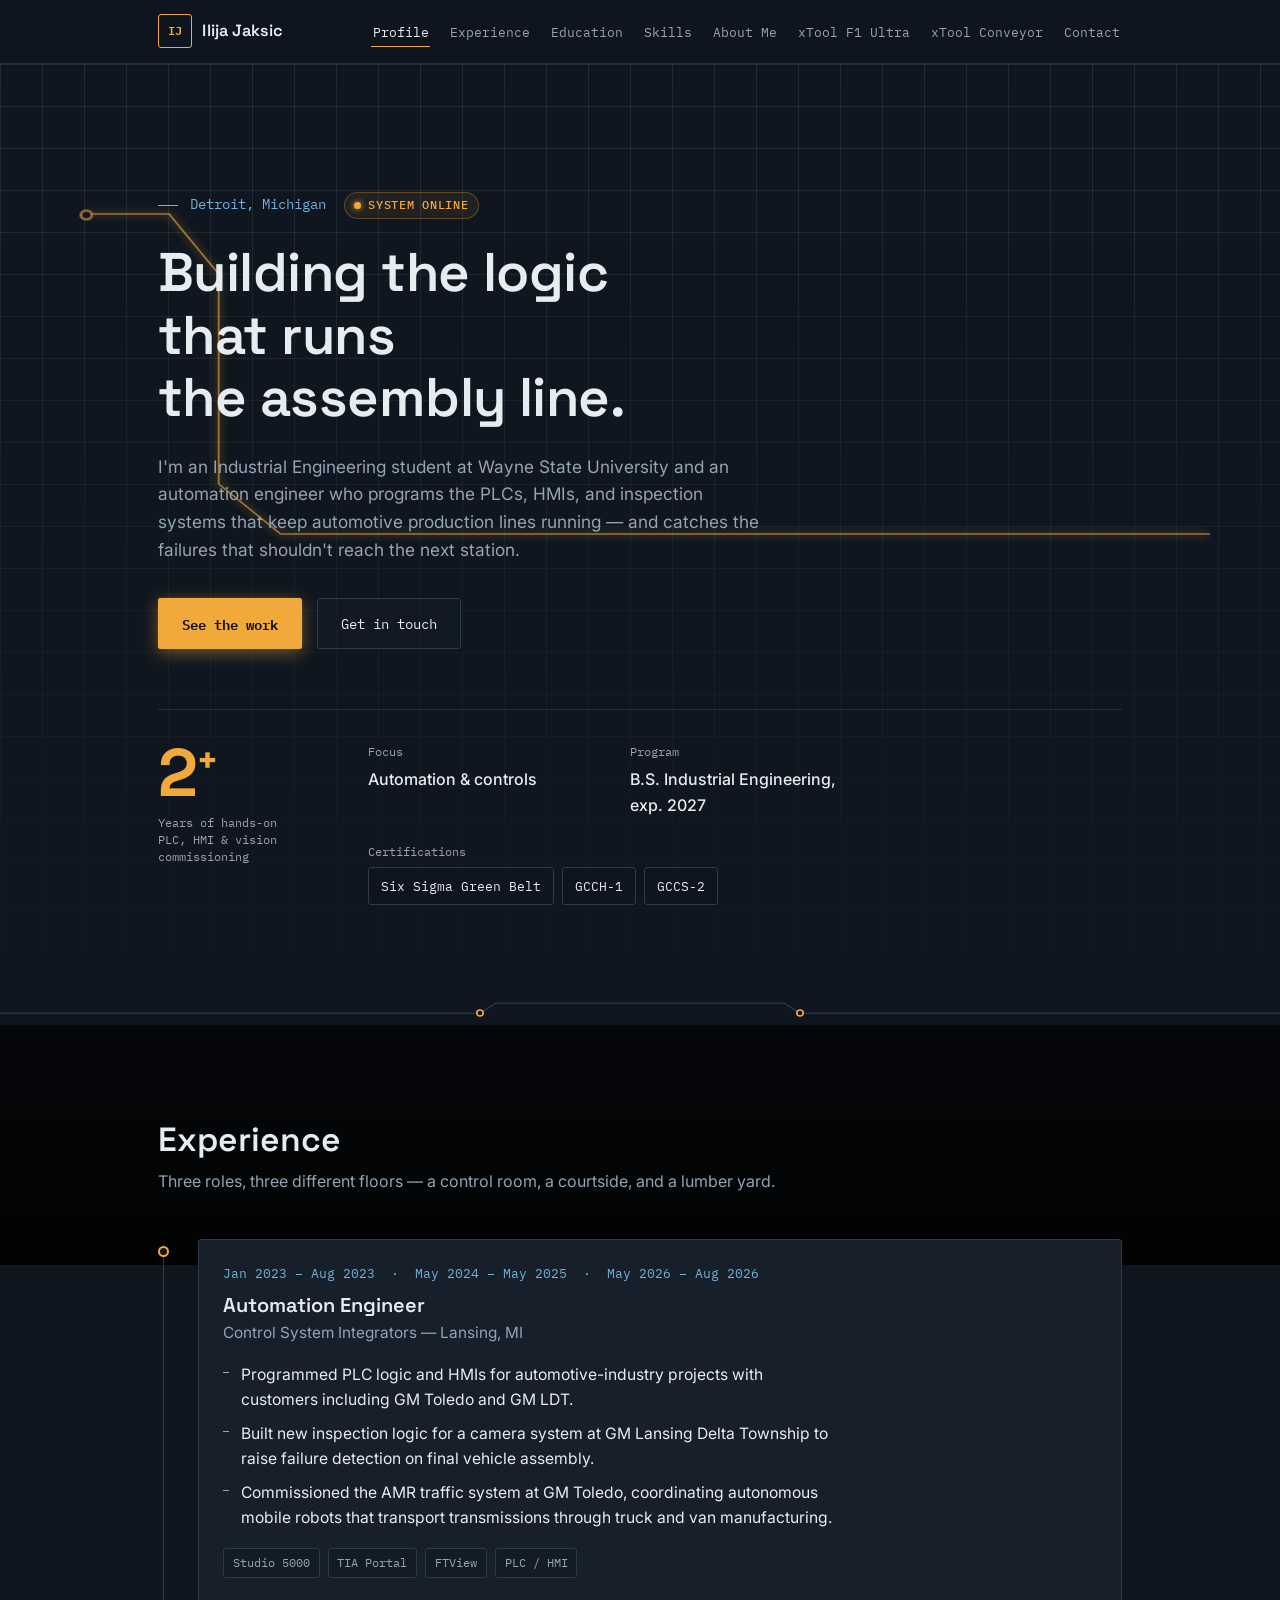
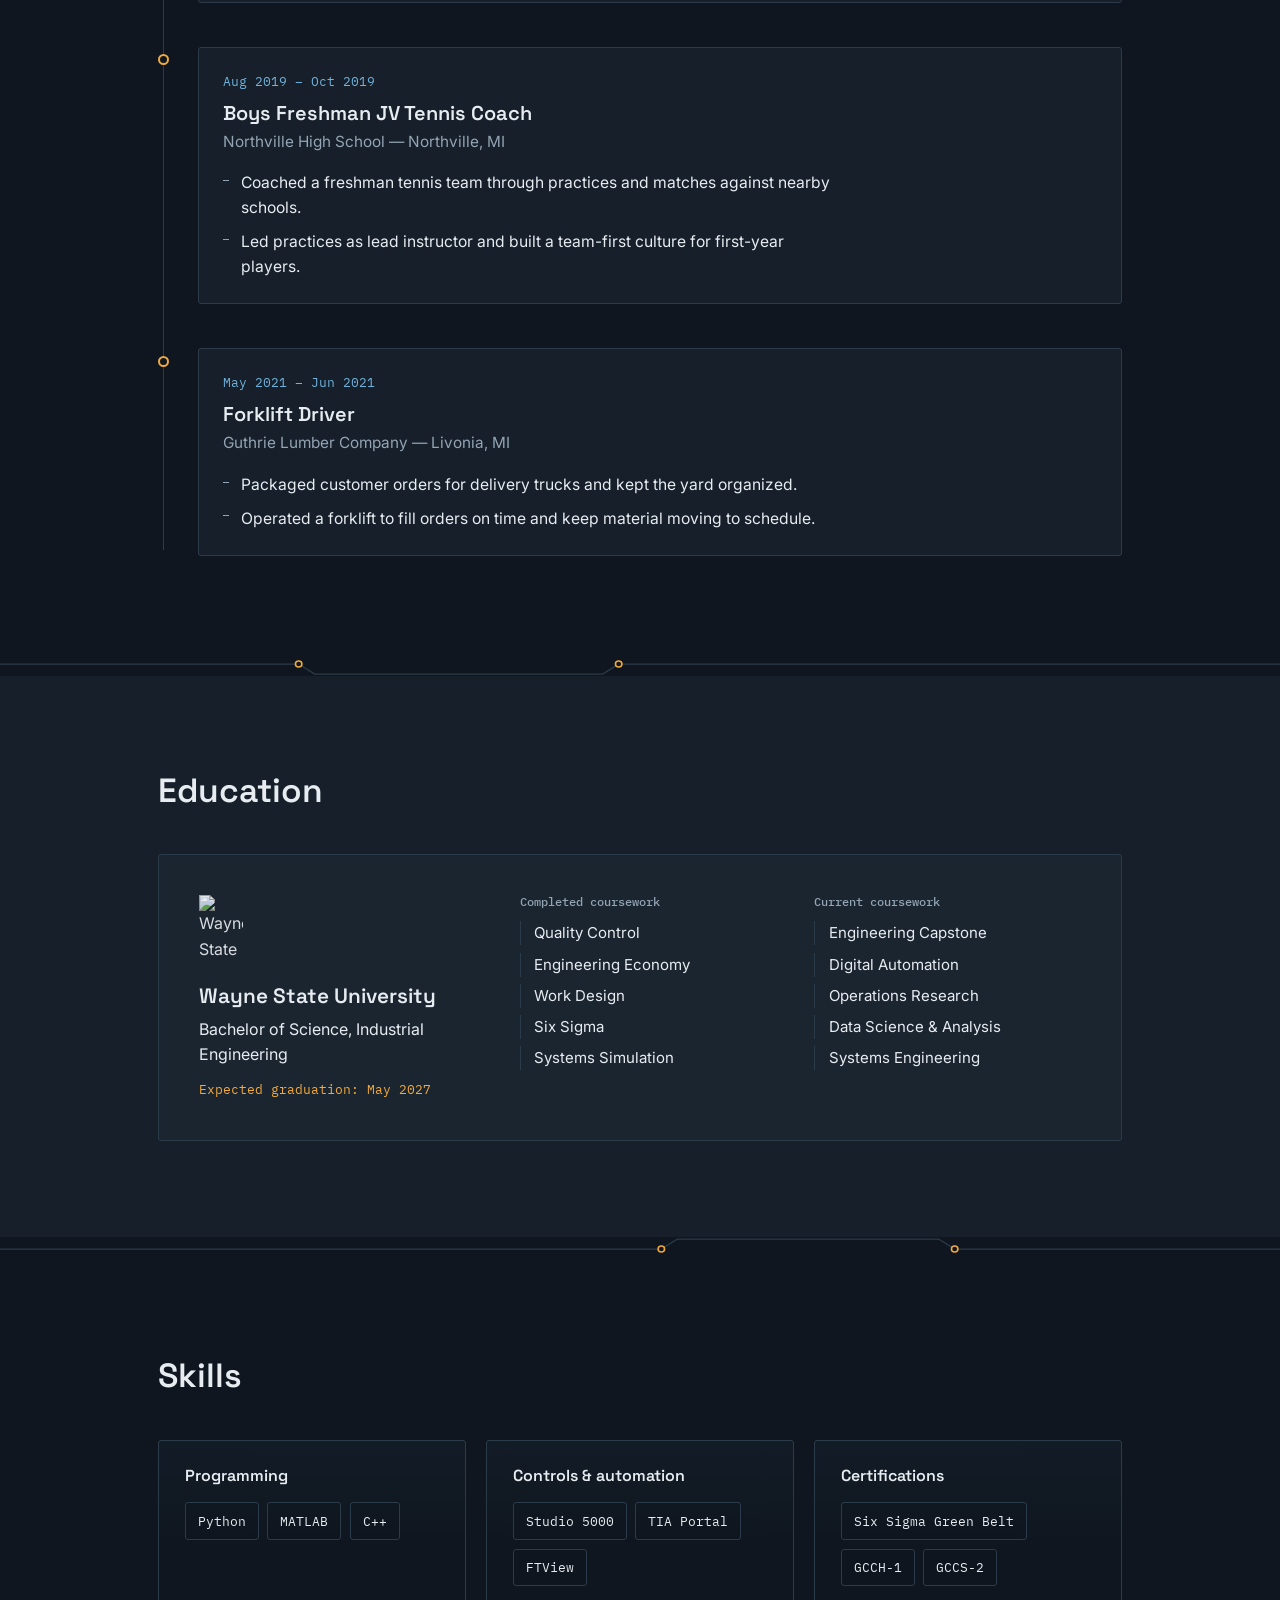
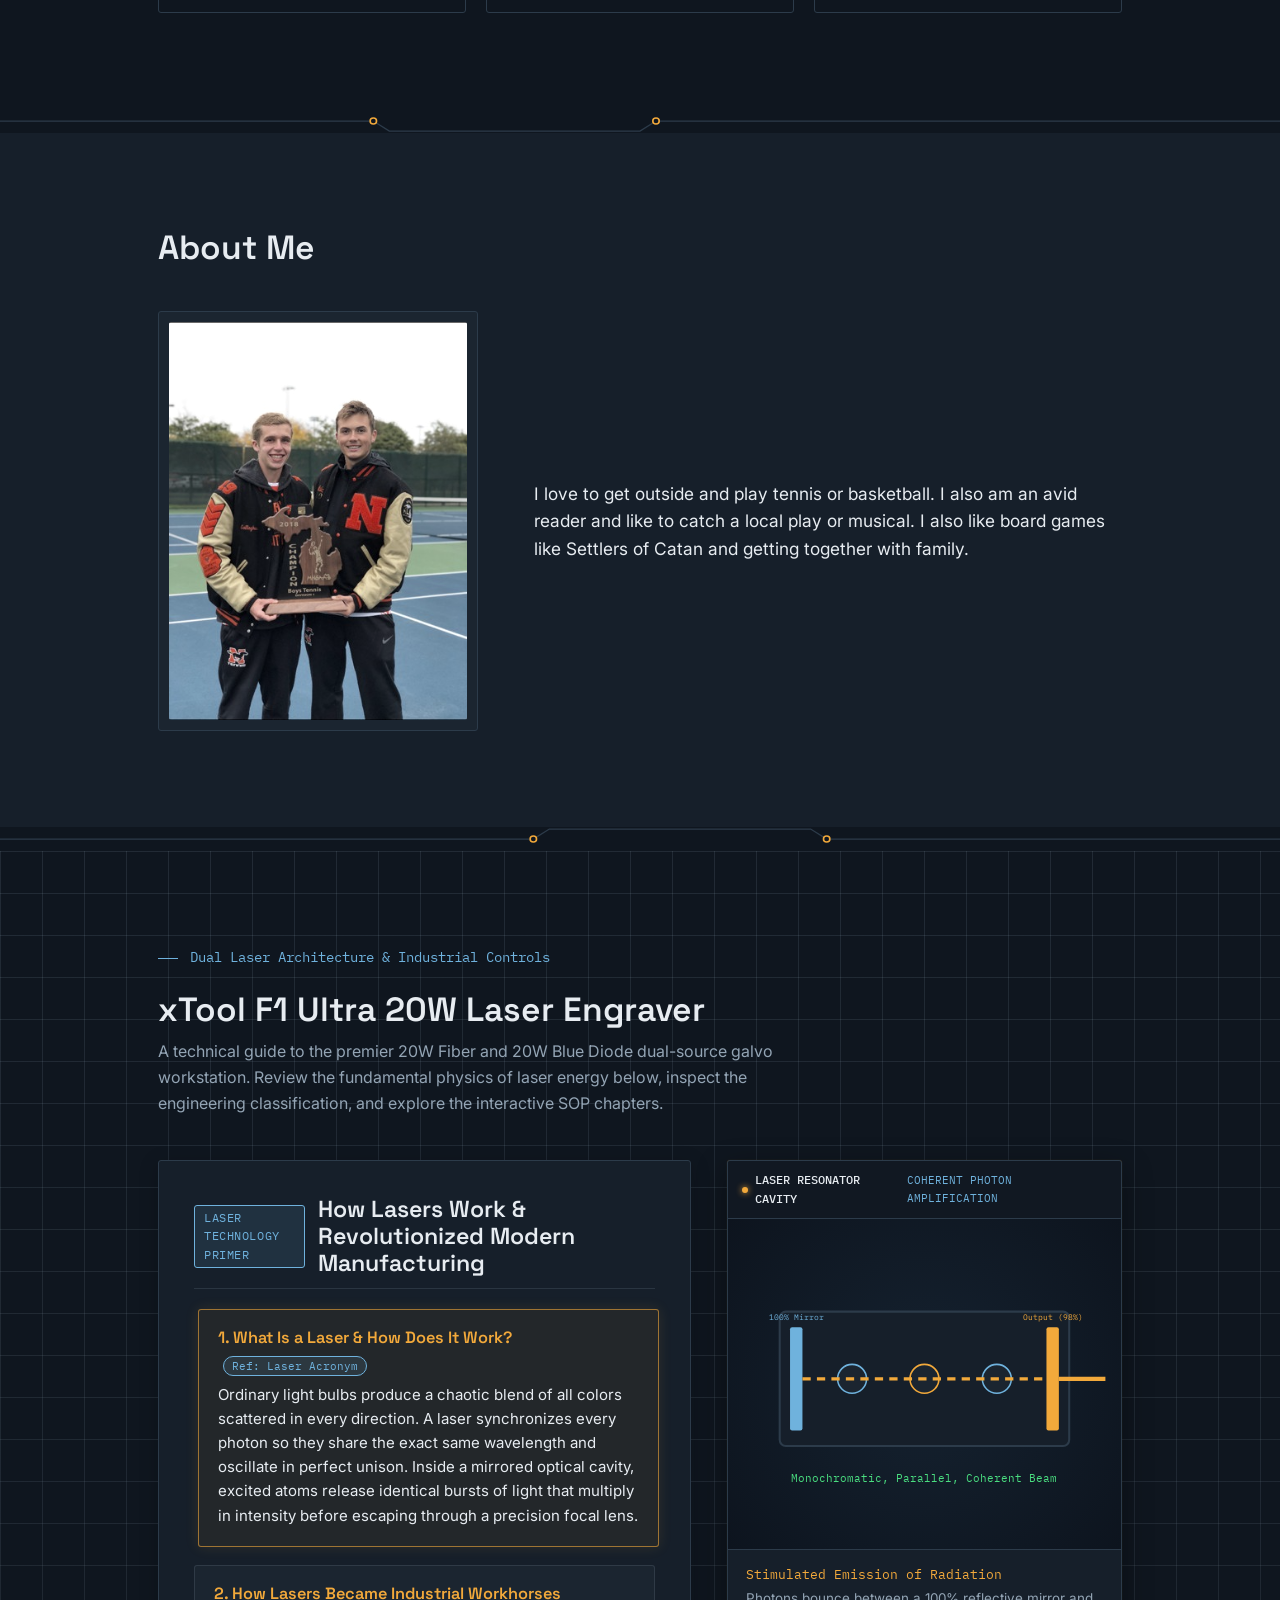
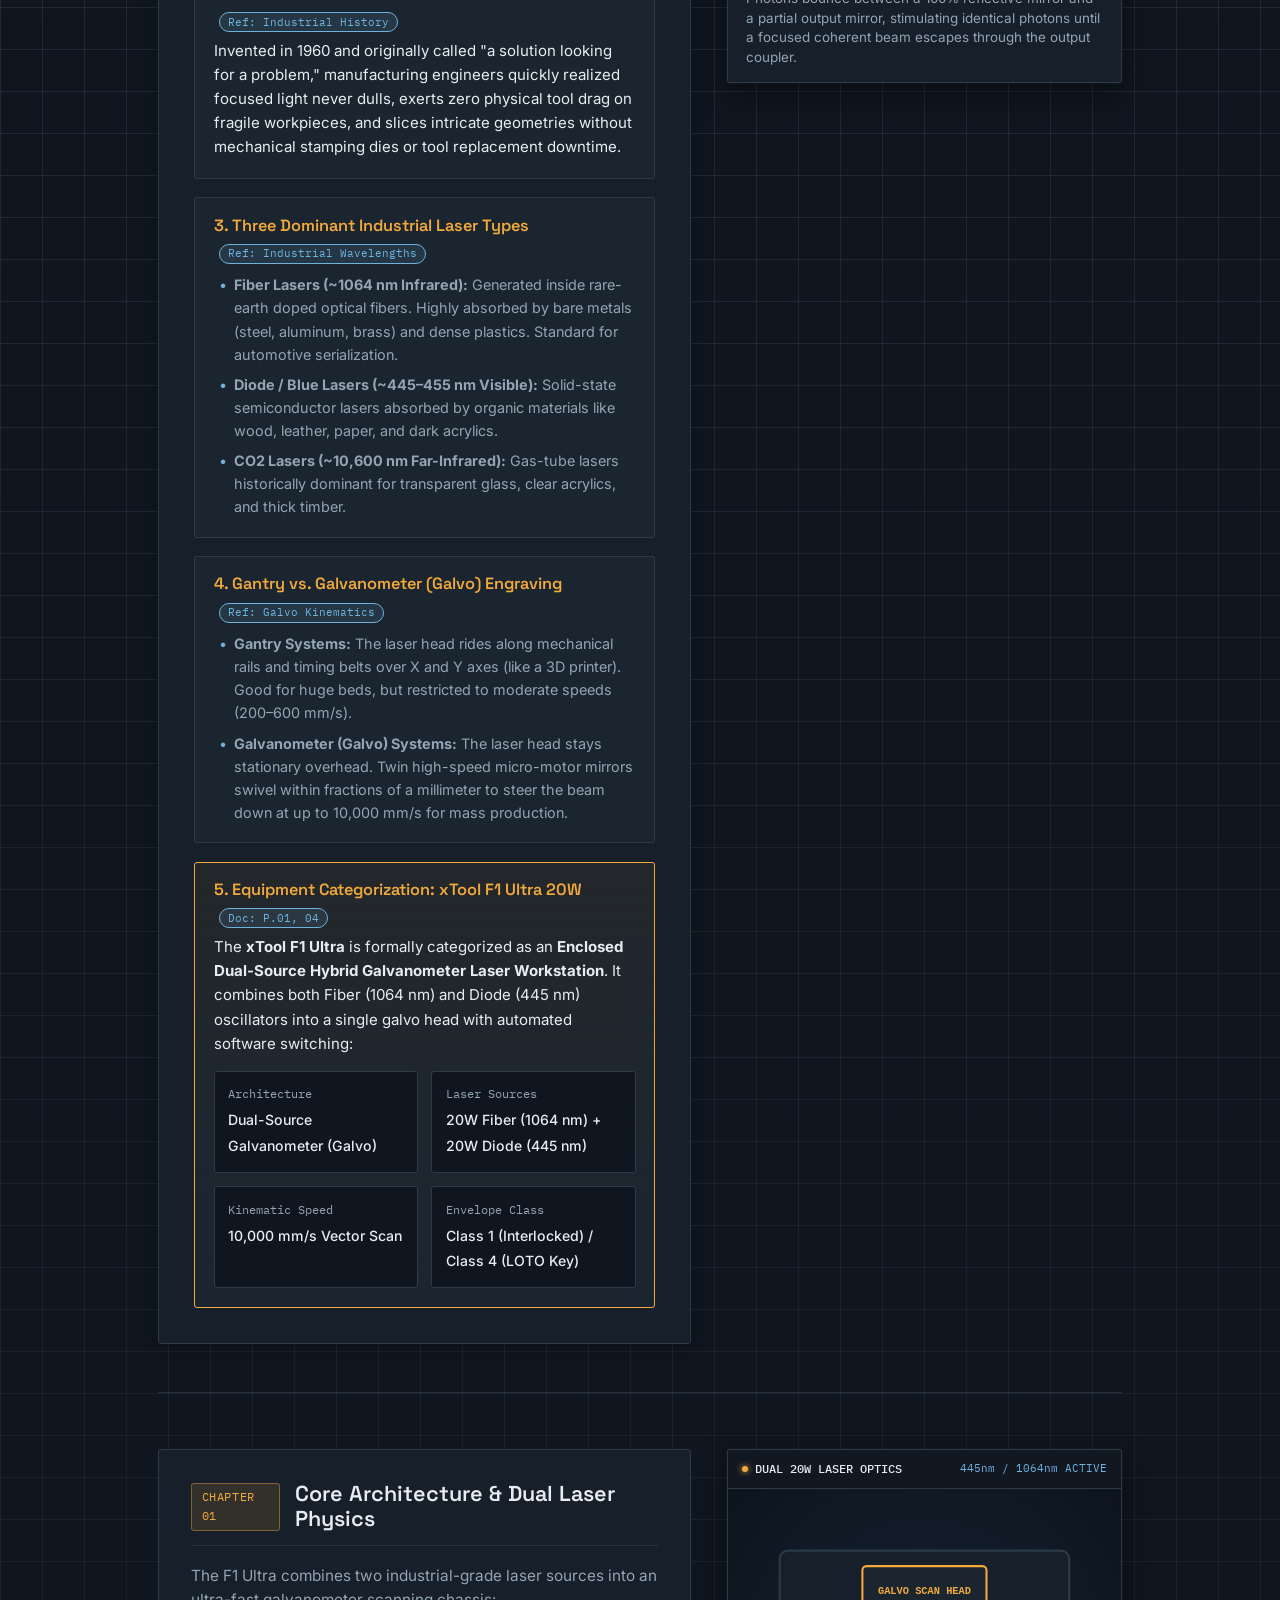
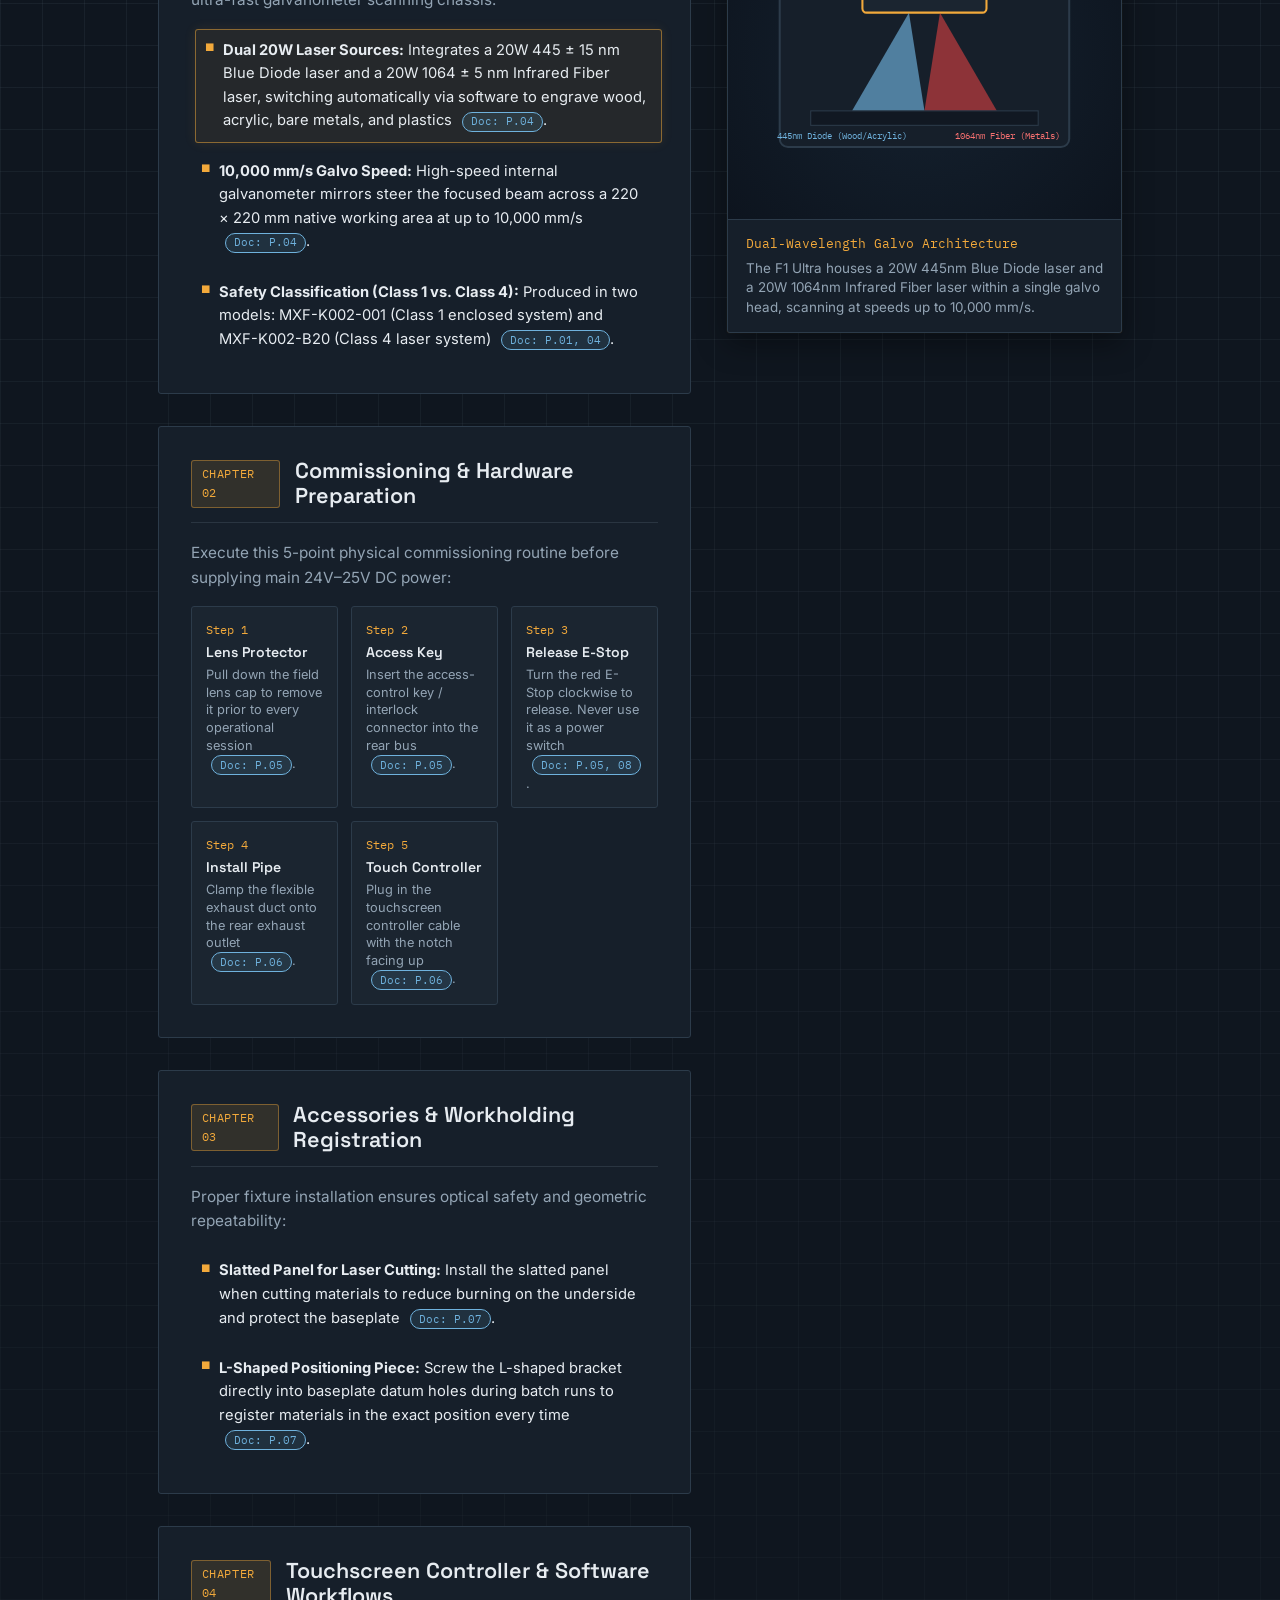
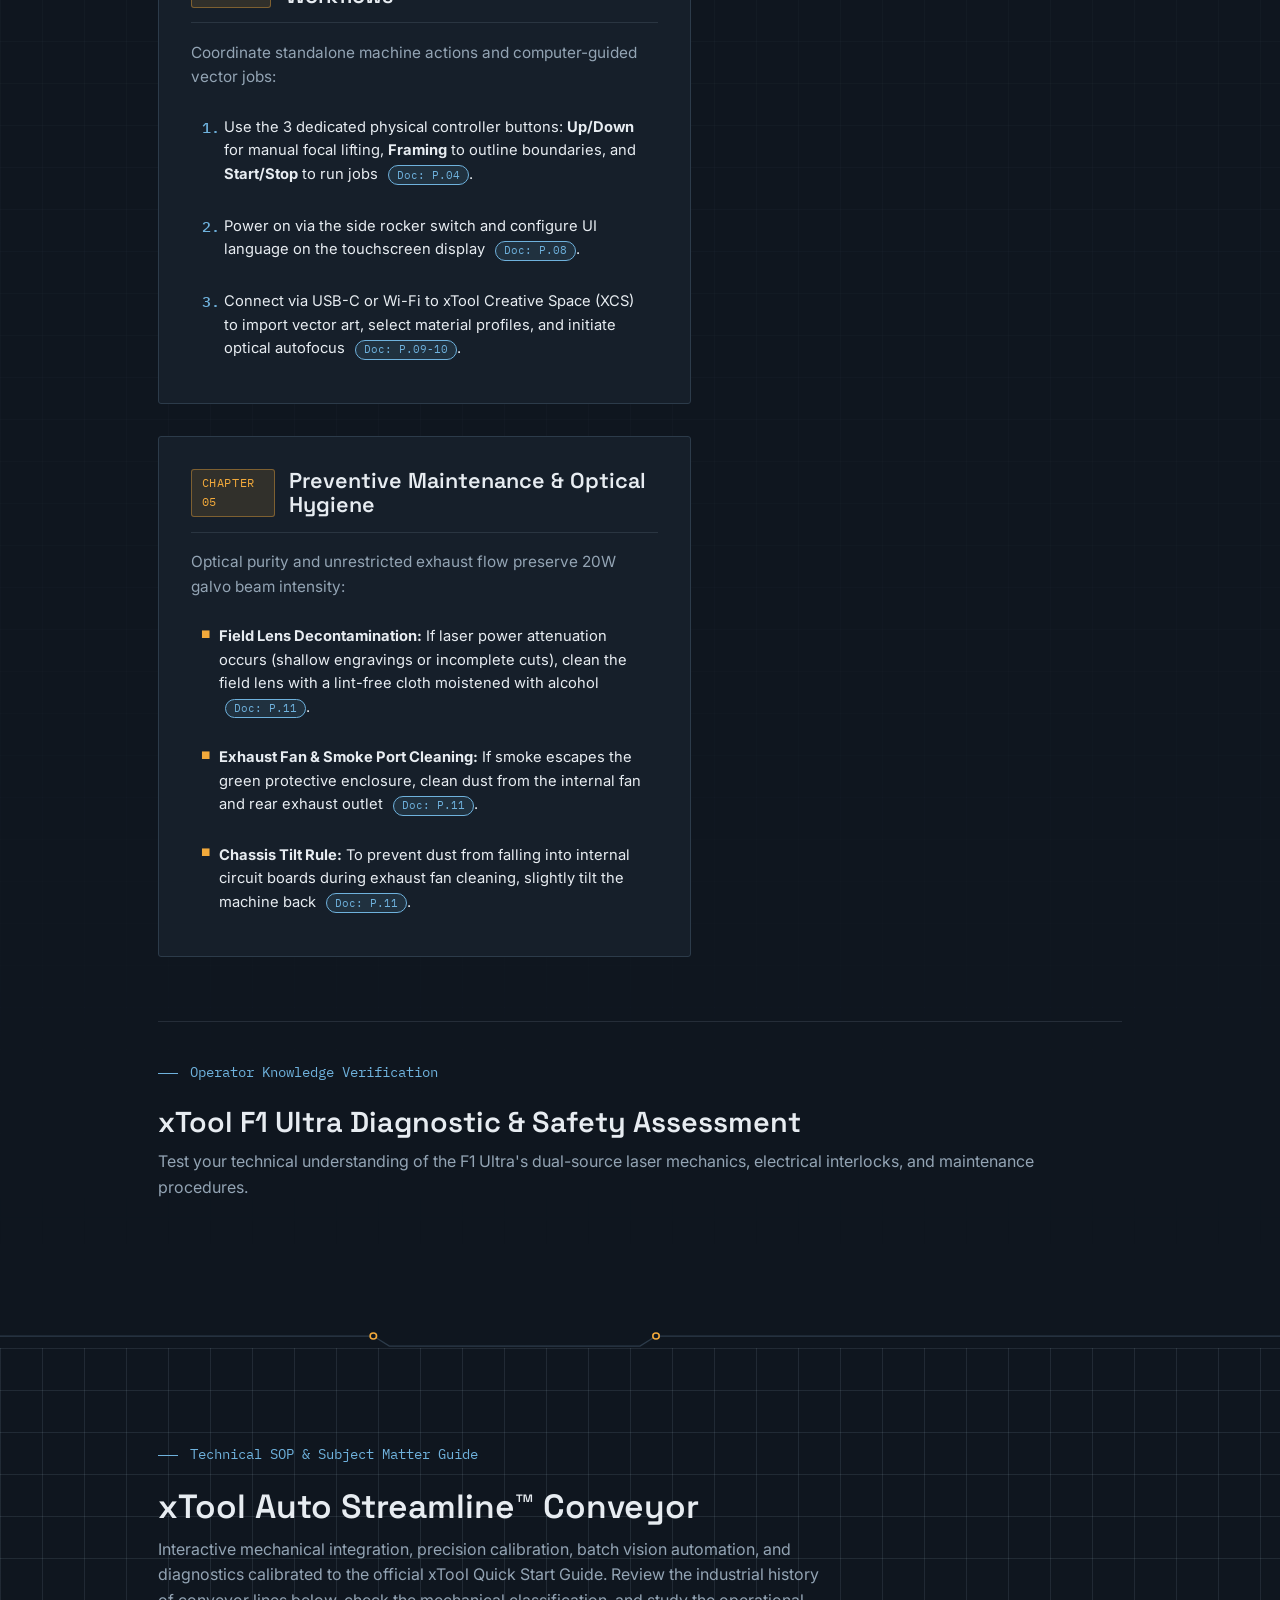
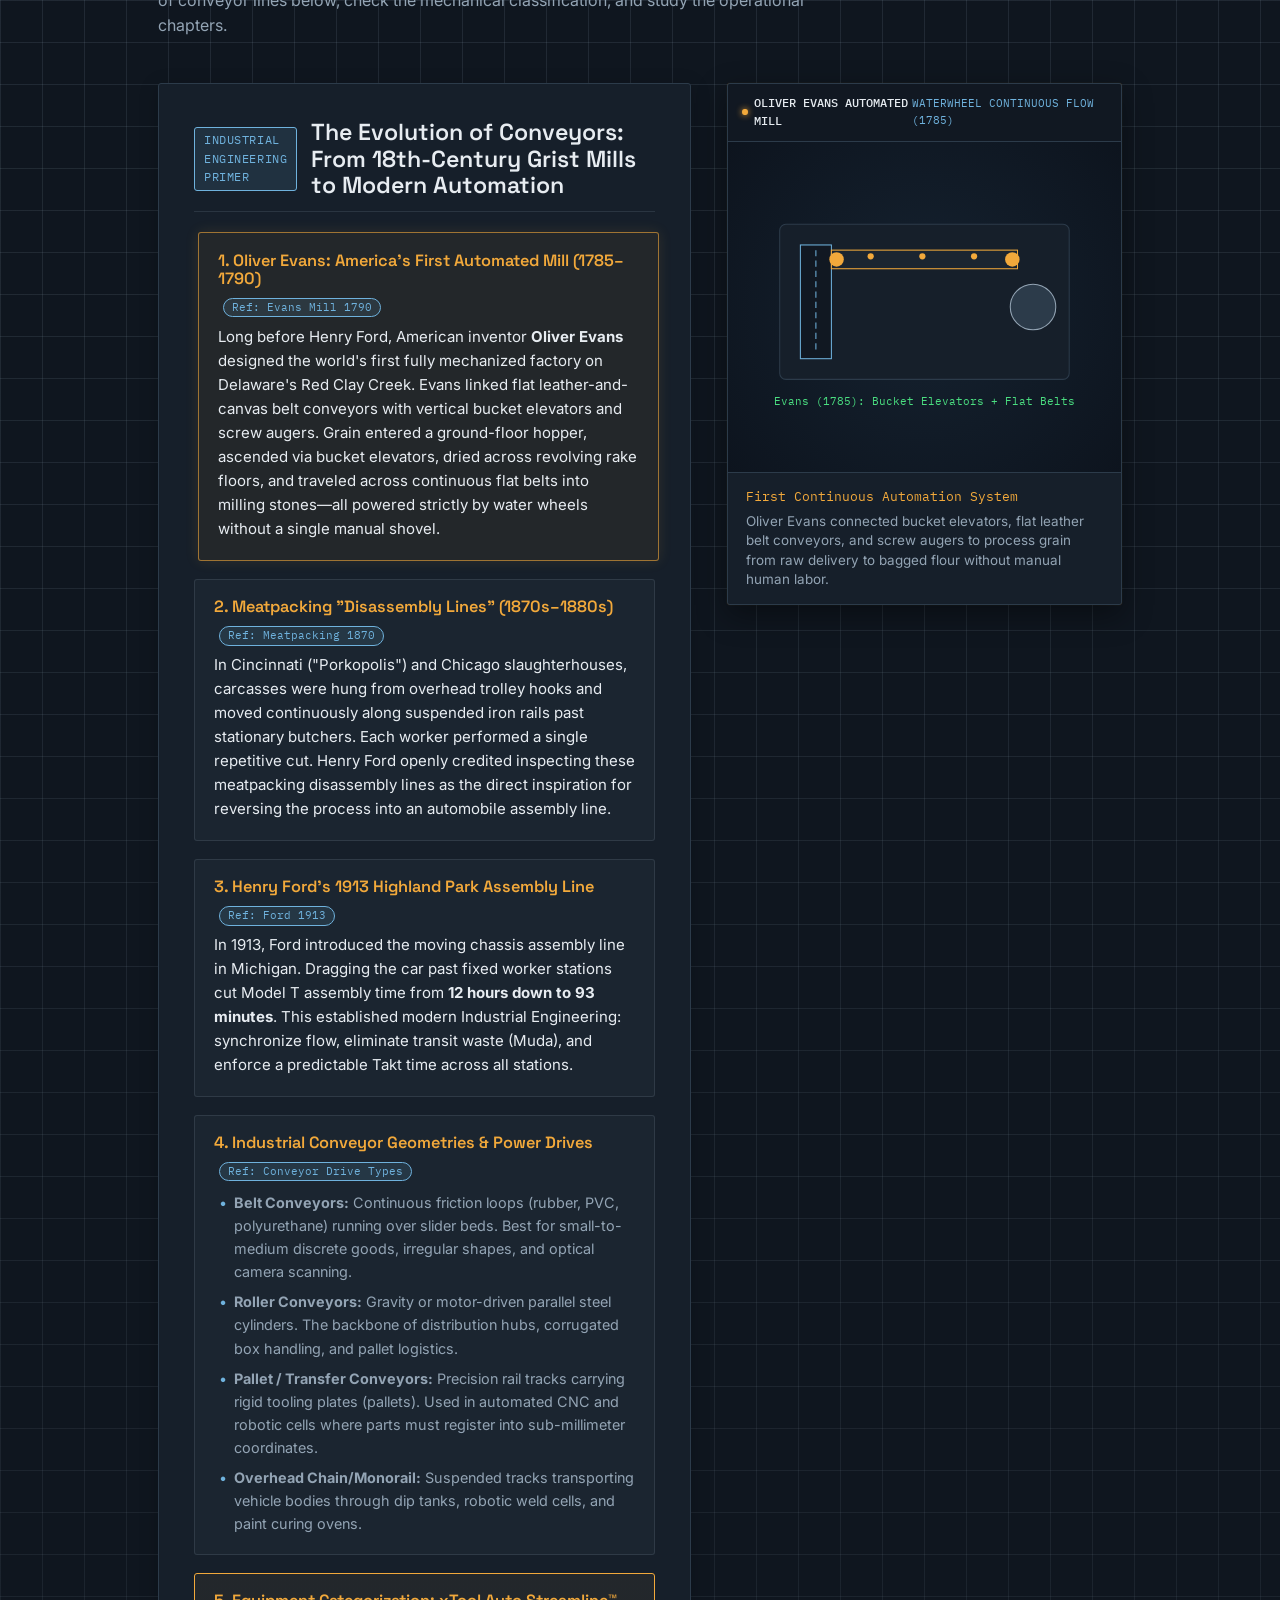
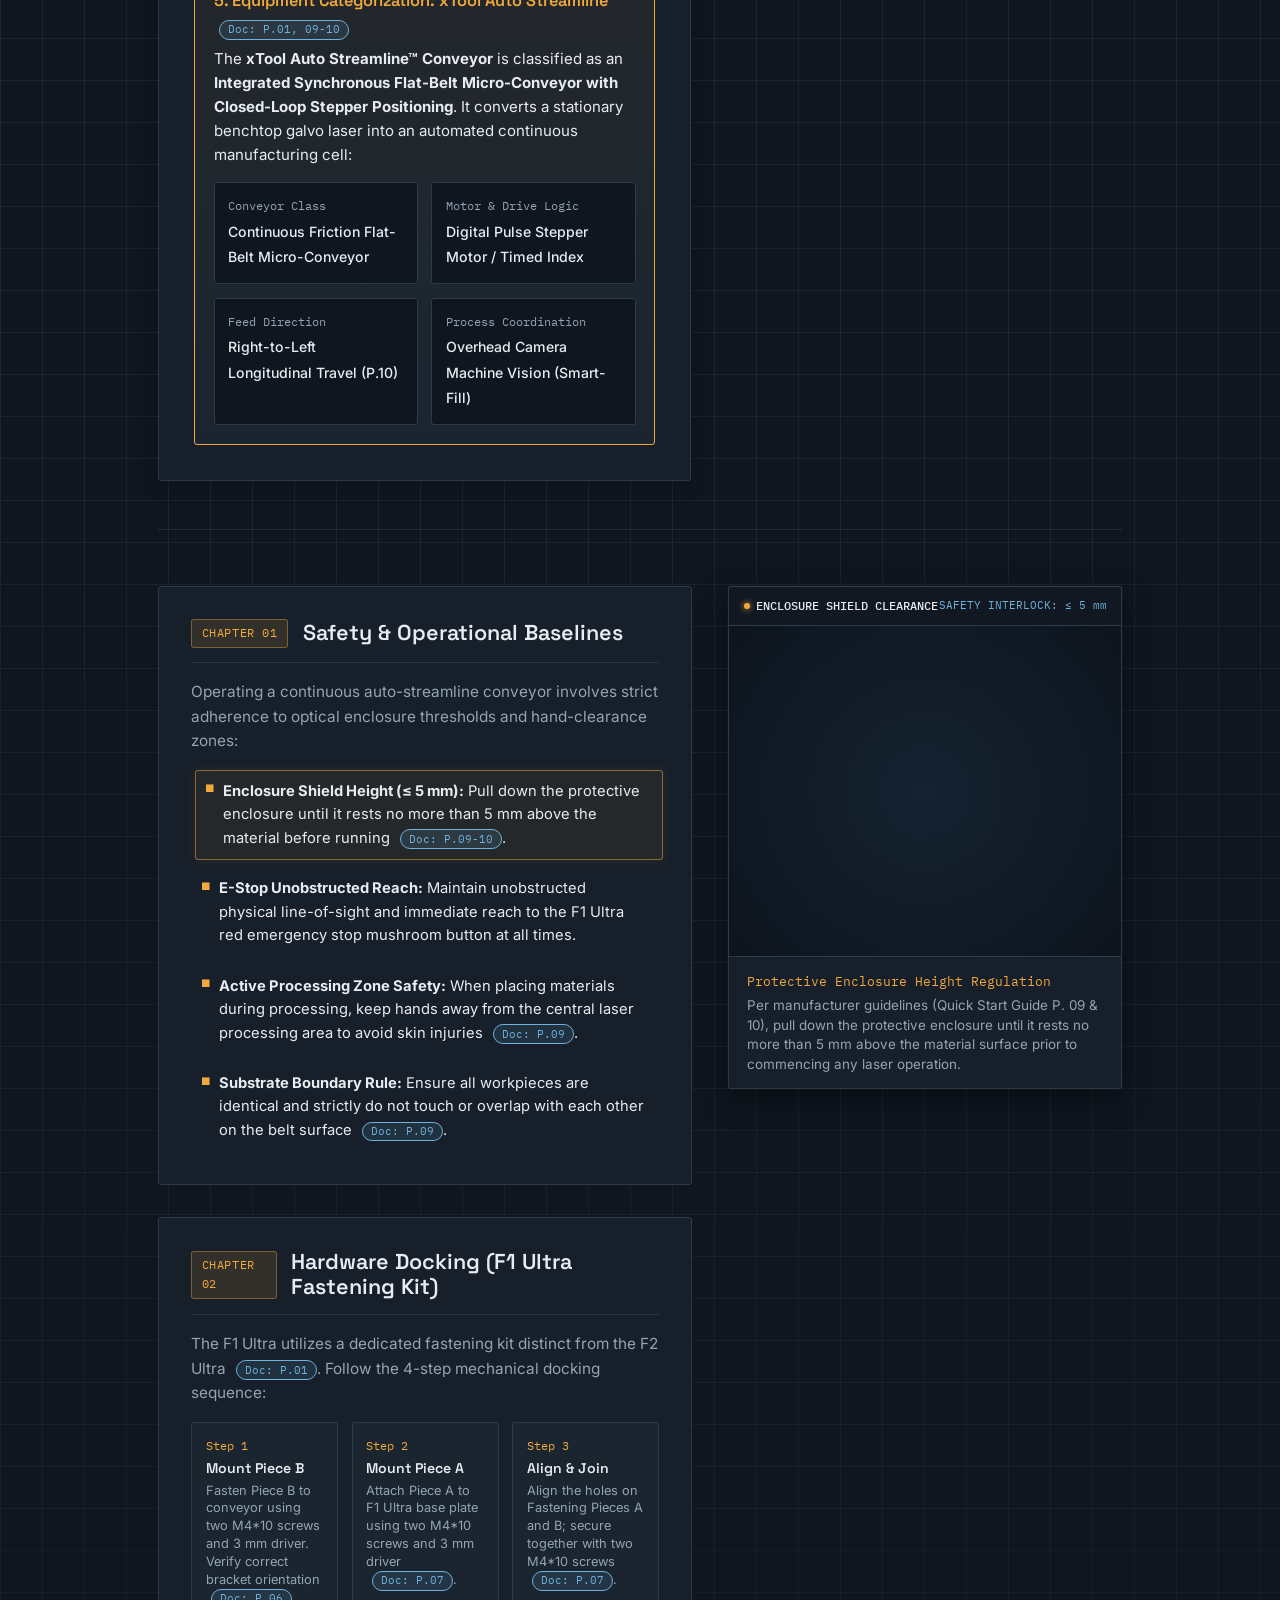
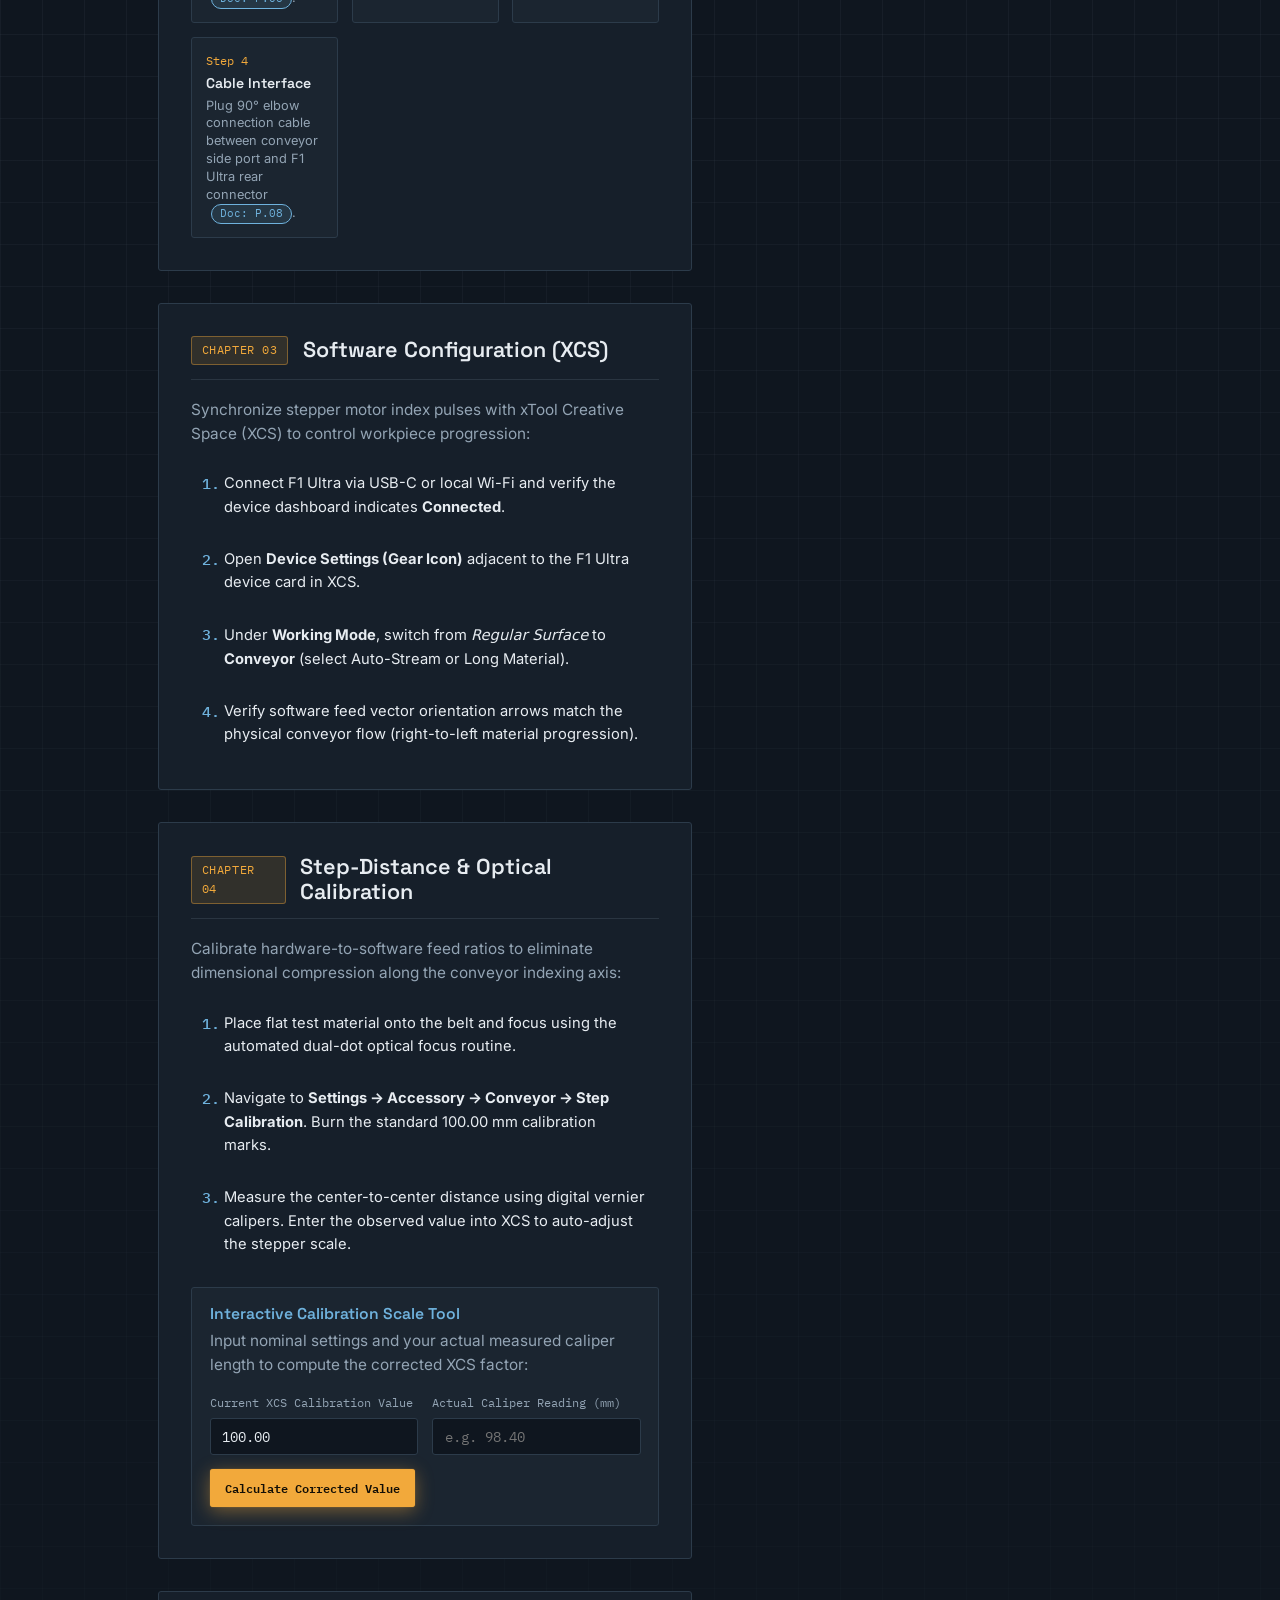
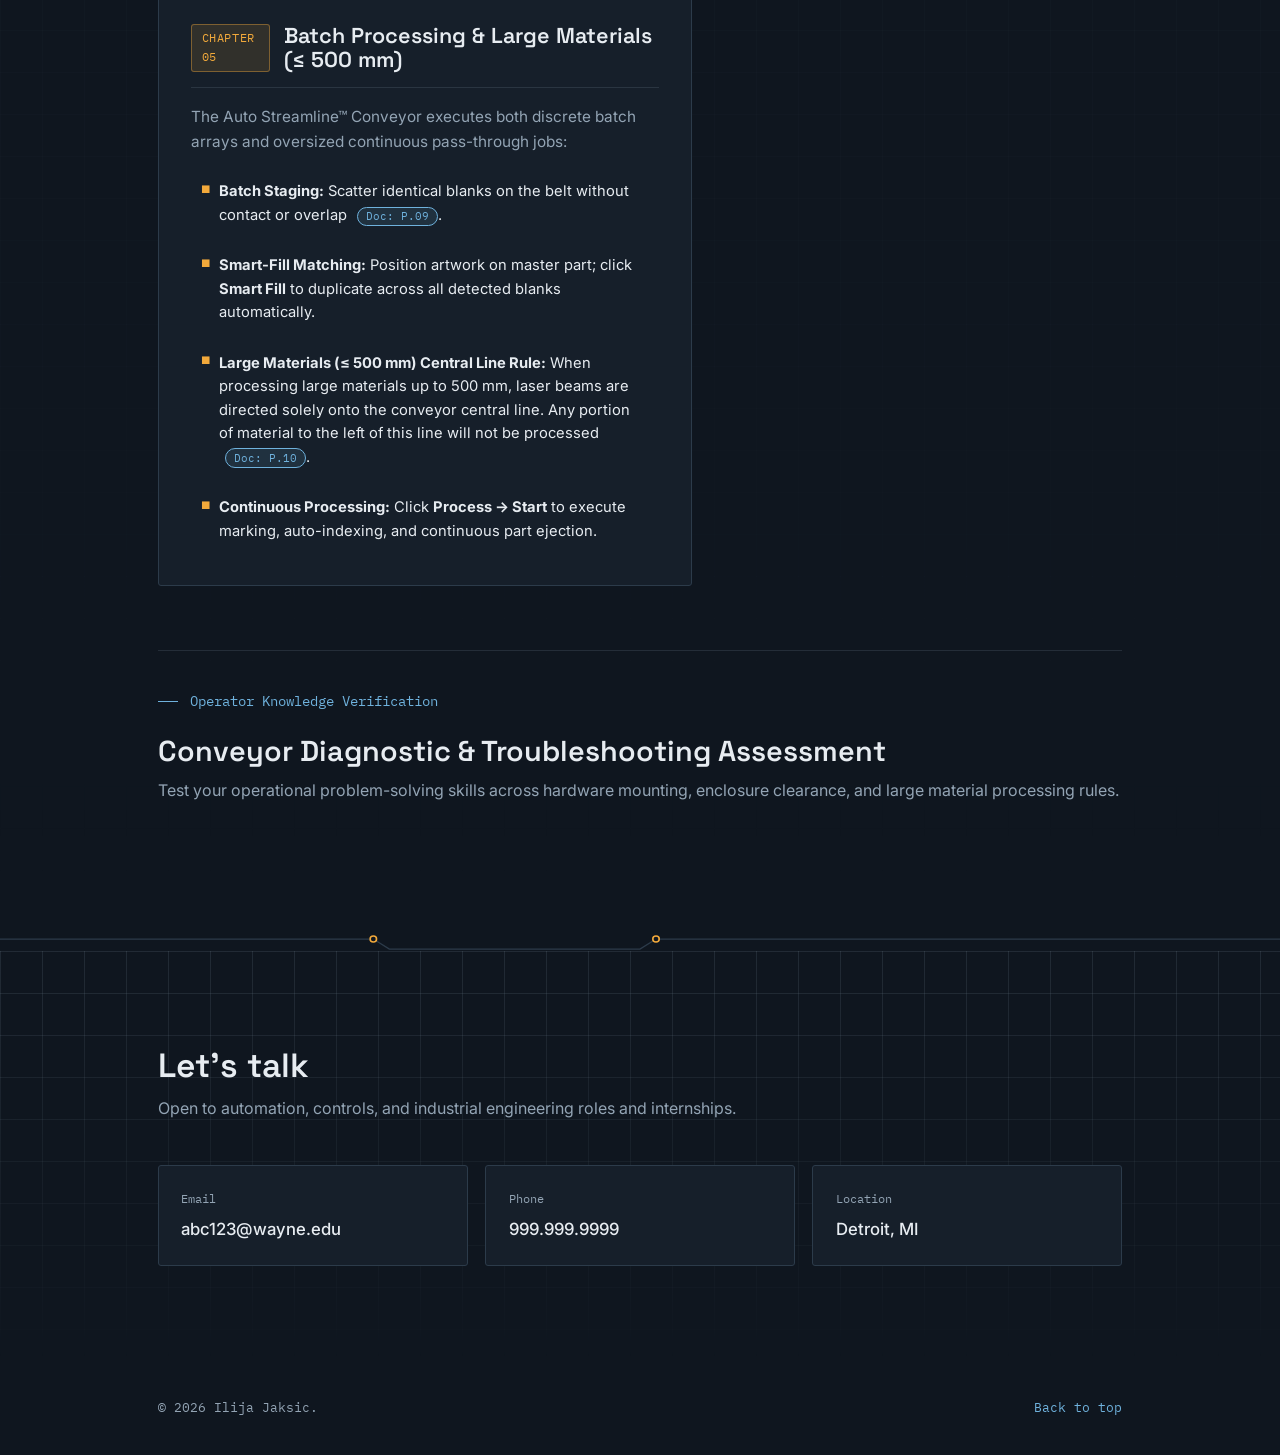
==== commit dd0c1e43: "Add files via upload gemini sucks" ====
--- a/index.html
+++ b/index.html
@@ -317,7 +317,7 @@
           <span>Dual Laser Architecture &amp; Industrial Controls</span>
         </div>
         <h2>xTool F1 Ultra 20W Laser Engraver</h2>
-        <p class="section-sub">A technical guide to the premier 20W Fiber and 20W Blue Diode dual-source galvo workstation[cite: 21]. Review the fundamental physics of laser energy below, inspect the engineering classification, and explore the interactive SOP chapters.</p>
+        <p class="section-sub">A technical guide to the premier 20W Fiber and 20W Blue Diode dual-source galvo workstation. Review the fundamental physics of laser energy below, inspect the engineering classification, and explore the interactive SOP chapters.</p>
       </div>
 
       <!-- INTERACTIVE LASER PRIMER -->
@@ -374,12 +374,12 @@
                     <span>4. Gantry vs. Galvanometer (Galvo) Engraving</span>
                     <span class="cite-tag">
                       <button type="button" class="cite-pill">Ref: Galvo Kinematics</button>
-                      <span class="cite-card"><strong>Kinematic Beam Steering</strong>Gantry systems move mechanical axes at 200–600 mm/s. Galvanometer mirror scanners deflect light at up to 10,000 mm/s for high-volume automated lines[cite: 21].</span>
+                      <span class="cite-card"><strong>Kinematic Beam Steering</strong>Gantry systems move mechanical axes at 200–600 mm/s. Galvanometer mirror scanners deflect light at up to 10,000 mm/s for high-volume automated lines.</span>
                     </span>
                   </h4>
                   <ul>
                     <li><strong>Gantry Systems:</strong> The laser head rides along mechanical rails and timing belts over X and Y axes (like a 3D printer). Good for huge beds, but restricted to moderate speeds (200–600 mm/s).</li>
-                    <li><strong>Galvanometer (Galvo) Systems:</strong> The laser head stays stationary overhead. Twin high-speed micro-motor mirrors swivel within fractions of a millimeter to steer the beam down at up to 10,000 mm/s for mass production[cite: 21].</li>
+                    <li><strong>Galvanometer (Galvo) Systems:</strong> The laser head stays stationary overhead. Twin high-speed micro-motor mirrors swivel within fractions of a millimeter to steer the beam down at up to 10,000 mm/s for mass production.</li>
                   </ul>
                 </div>
 
@@ -388,10 +388,10 @@
                     <span>5. Equipment Categorization: xTool F1 Ultra 20W</span>
                     <span class="cite-tag">
                       <button type="button" class="cite-pill">Doc: P.01, 04</button>
-                      <span class="cite-card"><strong>Official Machine Taxonomy</strong>Enclosed Dual-Source Hybrid Galvanometer Laser Workstation (20W Fiber + 20W Diode, 10,000 mm/s, Class 1/4)[cite: 18, 21].</span>
+                      <span class="cite-card"><strong>Official Machine Taxonomy</strong>Enclosed Dual-Source Hybrid Galvanometer Laser Workstation (20W Fiber + 20W Diode, 10,000 mm/s, Class 1/4).</span>
                     </span>
                   </h4>
-                  <p>The <strong>xTool F1 Ultra</strong> is formally categorized as an <strong>Enclosed Dual-Source Hybrid Galvanometer Laser Workstation</strong>. It combines both Fiber (1064 nm) and Diode (445 nm) oscillators into a single galvo head with automated software switching[cite: 21]:</p>
+                  <p>The <strong>xTool F1 Ultra</strong> is formally categorized as an <strong>Enclosed Dual-Source Hybrid Galvanometer Laser Workstation</strong>. It combines both Fiber (1064 nm) and Diode (445 nm) oscillators into a single galvo head with automated software switching:</p>
                   <div class="categorization-specs-grid">
                     <div class="spec-block">
                       <span class="spec-label">Architecture</span>
@@ -399,15 +399,15 @@
                     </div>
                     <div class="spec-block">
                       <span class="spec-label">Laser Sources</span>
-                      <span class="spec-val">20W Fiber (1064 nm) + 20W Diode (445 nm)[cite: 21]</span>
+                      <span class="spec-val">20W Fiber (1064 nm) + 20W Diode (445 nm)</span>
                     </div>
                     <div class="spec-block">
                       <span class="spec-label">Kinematic Speed</span>
-                      <span class="spec-val">10,000 mm/s Vector Scan[cite: 21]</span>
+                      <span class="spec-val">10,000 mm/s Vector Scan</span>
                     </div>
                     <div class="spec-block">
                       <span class="spec-label">Envelope Class</span>
-                      <span class="spec-val">Class 1 (Interlocked) / Class 4 (LOTO Key)[cite: 21, 22]</span>
+                      <span class="spec-val">Class 1 (Interlocked) / Class 4 (LOTO Key)</span>
                     </div>
                   </div>
                 </div>
@@ -450,24 +450,24 @@
               <p>The F1 Ultra combines two industrial-grade laser sources into an ultra-fast galvanometer scanning chassis:</p>
               <ul class="sop-list">
                 <li class="interactive-item is-active" data-stage="f1-duallaser">
-                  <strong>Dual 20W Laser Sources:</strong> Integrates a 20W 445 ± 15 nm Blue Diode laser and a 20W 1064 ± 5 nm Infrared Fiber laser, switching automatically via software to engrave wood, acrylic, bare metals, and plastics[cite: 21]
+                  <strong>Dual 20W Laser Sources:</strong> Integrates a 20W 445 ± 15 nm Blue Diode laser and a 20W 1064 ± 5 nm Infrared Fiber laser, switching automatically via software to engrave wood, acrylic, bare metals, and plastics
                   <span class="cite-tag">
                     <button type="button" class="cite-pill">Doc: P.04</button>
-                    <span class="cite-card"><strong>Quick Start Guide: P. 04</strong>"Laser module: 445 ± 15 nm blue-light laser (20 W) / 1064 ± 5 nm fiber infrared laser (20 W)."[cite: 21]</span>
+                    <span class="cite-card"><strong>Quick Start Guide: P. 04</strong>"Laser module: 445 ± 15 nm blue-light laser (20 W) / 1064 ± 5 nm fiber infrared laser (20 W)."</span>
                   </span>.
                 </li>
                 <li class="interactive-item" data-stage="f1-speed">
-                  <strong>10,000 mm/s Galvo Speed:</strong> High-speed internal galvanometer mirrors steer the focused beam across a 220 × 220 mm native working area at up to 10,000 mm/s[cite: 21]
+                  <strong>10,000 mm/s Galvo Speed:</strong> High-speed internal galvanometer mirrors steer the focused beam across a 220 × 220 mm native working area at up to 10,000 mm/s
                   <span class="cite-tag">
                     <button type="button" class="cite-pill">Doc: P.04</button>
-                    <span class="cite-card"><strong>Quick Start Guide: P. 04</strong>"Internal working area: 220 mm × 220 mm. Maximum processing speed: 10,000 mm/s."[cite: 21]</span>
+                    <span class="cite-card"><strong>Quick Start Guide: P. 04</strong>"Internal working area: 220 mm × 220 mm. Maximum processing speed: 10,000 mm/s."</span>
                   </span>.
                 </li>
                 <li class="interactive-item" data-stage="f1-models">
-                  <strong>Safety Classification (Class 1 vs. Class 4):</strong> Produced in two models: MXF-K002-001 (Class 1 enclosed system) and MXF-K002-B20 (Class 4 laser system)[cite: 18, 21]
+                  <strong>Safety Classification (Class 1 vs. Class 4):</strong> Produced in two models: MXF-K002-001 (Class 1 enclosed system) and MXF-K002-B20 (Class 4 laser system)
                   <span class="cite-tag">
                     <button type="button" class="cite-pill">Doc: P.01, 04</button>
-                    <span class="cite-card"><strong>Quick Start Guide: P. 01 &amp; 04</strong>"xTool F1 Ultra comes in two models: MXF-K002-001 (Class 1) and MXF-K002-B20 (Class 4)."[cite: 18, 21]</span>
+                    <span class="cite-card"><strong>Quick Start Guide: P. 01 &amp; 04</strong>"xTool F1 Ultra comes in two models: MXF-K002-001 (Class 1) and MXF-K002-B20 (Class 4)."</span>
                   </span>.
                 </li>
               </ul>
@@ -481,55 +481,55 @@
               <h3>Commissioning &amp; Hardware Preparation</h3>
             </header>
             <div class="chapter-content">
-              <p>Execute this 5-point physical commissioning routine before supplying main 24V–25V DC power[cite: 21]:</p>
+              <p>Execute this 5-point physical commissioning routine before supplying main 24V–25V DC power:</p>
               <div class="sop-steps-grid">
                 <div class="sop-step-box interactive-item" data-stage="f1-lensprotector">
                   <span class="step-num">Step 1</span>
                   <h4>Lens Protector</h4>
-                  <p>Pull down the field lens cap to remove it prior to every operational session[cite: 22]
+                  <p>Pull down the field lens cap to remove it prior to every operational session
                     <span class="cite-tag">
                       <button type="button" class="cite-pill">Doc: P.05</button>
-                      <span class="cite-card"><strong>Quick Start Guide: P. 05</strong>"Pull down the field lens protector to remove it... Ensure that the protector is removed every time before you use the machine."[cite: 22]</span>
+                      <span class="cite-card"><strong>Quick Start Guide: P. 05</strong>"Pull down the field lens protector to remove it... Ensure that the protector is removed every time before you use the machine."</span>
                     </span>.
                   </p>
                 </div>
                 <div class="sop-step-box interactive-item" data-stage="f1-key">
                   <span class="step-num">Step 2</span>
                   <h4>Access Key</h4>
-                  <p>Insert the access-control key / interlock connector into the rear bus[cite: 22]
+                  <p>Insert the access-control key / interlock connector into the rear bus
                     <span class="cite-tag">
                       <button type="button" class="cite-pill">Doc: P.05</button>
-                      <span class="cite-card"><strong>Quick Start Guide: P. 05</strong>"Insert the key. You can remove the key to disable the processing and related functions of the machine."[cite: 22]</span>
+                      <span class="cite-card"><strong>Quick Start Guide: P. 05</strong>"Insert the key. You can remove the key to disable the processing and related functions of the machine."</span>
                     </span>.
                   </p>
                 </div>
                 <div class="sop-step-box interactive-item" data-stage="f1-estop">
                   <span class="step-num">Step 3</span>
                   <h4>Release E-Stop</h4>
-                  <p>Turn the red E-Stop clockwise to release. Never use it as a power switch[cite: 22, 25]
+                  <p>Turn the red E-Stop clockwise to release. Never use it as a power switch
                     <span class="cite-tag">
                       <button type="button" class="cite-pill">Doc: P.05, 08</button>
-                      <span class="cite-card"><strong>Quick Start Guide: P. 05 &amp; 08</strong>"Ensure that the emergency stop button is released... Do not use the emergency stop button as a power switch."[cite: 22, 25]</span>
+                      <span class="cite-card"><strong>Quick Start Guide: P. 05 &amp; 08</strong>"Ensure that the emergency stop button is released... Do not use the emergency stop button as a power switch."</span>
                     </span>.
                   </p>
                 </div>
                 <div class="sop-step-box interactive-item" data-stage="f1-pipe">
                   <span class="step-num">Step 4</span>
                   <h4>Install Pipe</h4>
-                  <p>Clamp the flexible exhaust duct onto the rear exhaust outlet[cite: 23]
+                  <p>Clamp the flexible exhaust duct onto the rear exhaust outlet
                     <span class="cite-tag">
                       <button type="button" class="cite-pill">Doc: P.06</button>
-                      <span class="cite-card"><strong>Quick Start Guide: P. 06</strong>"Install the pipe." Connects directly to smoke outlet or purifier[cite: 23].</span>
+                      <span class="cite-card"><strong>Quick Start Guide: P. 06</strong>"Install the pipe." Connects directly to smoke outlet or purifier.</span>
                     </span>.
                   </p>
                 </div>
                 <div class="sop-step-box interactive-item" data-stage="f1-controller">
                   <span class="step-num">Step 5</span>
                   <h4>Touch Controller</h4>
-                  <p>Plug in the touchscreen controller cable with the notch facing up[cite: 23]
+                  <p>Plug in the touchscreen controller cable with the notch facing up
                     <span class="cite-tag">
                       <button type="button" class="cite-pill">Doc: P.06</button>
-                      <span class="cite-card"><strong>Quick Start Guide: P. 06</strong>"To insert the connector, ensure that the notch at the end faces up."[cite: 23]</span>
+                      <span class="cite-card"><strong>Quick Start Guide: P. 06</strong>"To insert the connector, ensure that the notch at the end faces up."</span>
                     </span>.
                   </p>
                 </div>
@@ -544,20 +544,20 @@
               <h3>Accessories &amp; Workholding Registration</h3>
             </header>
             <div class="chapter-content">
-              <p>Proper fixture installation ensures optical safety and geometric repeatability[cite: 24]:</p>
+              <p>Proper fixture installation ensures optical safety and geometric repeatability:</p>
               <ul class="sop-list">
                 <li class="interactive-item" data-stage="f1-slatted">
-                  <strong>Slatted Panel for Laser Cutting:</strong> Install the slatted panel when cutting materials to reduce burning on the underside and protect the baseplate[cite: 24]
+                  <strong>Slatted Panel for Laser Cutting:</strong> Install the slatted panel when cutting materials to reduce burning on the underside and protect the baseplate
                   <span class="cite-tag">
                     <button type="button" class="cite-pill">Doc: P.07</button>
-                    <span class="cite-card"><strong>Quick Start Guide: P. 07</strong>"To cut a material, you are advised to use the slatted panel. It can reduce the areas burned during material processing and protect the baseplate."[cite: 24]</span>
+                    <span class="cite-card"><strong>Quick Start Guide: P. 07</strong>"To cut a material, you are advised to use the slatted panel. It can reduce the areas burned during material processing and protect the baseplate."</span>
                   </span>.
                 </li>
                 <li class="interactive-item" data-stage="f1-lpiece">
-                  <strong>L-Shaped Positioning Piece:</strong> Screw the L-shaped bracket directly into baseplate datum holes during batch runs to register materials in the exact position every time[cite: 24]
+                  <strong>L-Shaped Positioning Piece:</strong> Screw the L-shaped bracket directly into baseplate datum holes during batch runs to register materials in the exact position every time
                   <span class="cite-tag">
                     <button type="button" class="cite-pill">Doc: P.07</button>
-                    <span class="cite-card"><strong>Quick Start Guide: P. 07</strong>"During batch processing, the L-shaped positioning piece can help you place a material in the same position every time."[cite: 24]</span>
+                    <span class="cite-card"><strong>Quick Start Guide: P. 07</strong>"During batch processing, the L-shaped positioning piece can help you place a material in the same position every time."</span>
                   </span>.
                 </li>
               </ul>
@@ -571,27 +571,27 @@
               <h3>Touchscreen Controller &amp; Software Workflows</h3>
             </header>
             <div class="chapter-content">
-              <p>Coordinate standalone machine actions and computer-guided vector jobs[cite: 21, 25, 26]:</p>
+              <p>Coordinate standalone machine actions and computer-guided vector jobs:</p>
               <ol class="sop-ordered-list">
                 <li class="interactive-item" data-stage="f1-touchbuttons">
-                  Use the 3 dedicated physical controller buttons: <strong>Up/Down</strong> for manual focal lifting, <strong>Framing</strong> to outline boundaries, and <strong>Start/Stop</strong> to run jobs[cite: 21]
+                  Use the 3 dedicated physical controller buttons: <strong>Up/Down</strong> for manual focal lifting, <strong>Framing</strong> to outline boundaries, and <strong>Start/Stop</strong> to run jobs
                   <span class="cite-tag">
                     <button type="button" class="cite-pill">Doc: P.04</button>
-                    <span class="cite-card"><strong>Quick Start Guide: P. 04</strong>"Up/Down button: Lifts/lowers laser module. Framing button: Starts/stops framing. Start/Stop button: Starts/stops material processing."[cite: 21]</span>
+                    <span class="cite-card"><strong>Quick Start Guide: P. 04</strong>"Up/Down button: Lifts/lowers laser module. Framing button: Starts/stops framing. Start/Stop button: Starts/stops material processing."</span>
                   </span>.
                 </li>
                 <li class="interactive-item" data-stage="f1-language">
-                  Power on via the side rocker switch and configure UI language on the touchscreen display[cite: 25]
+                  Power on via the side rocker switch and configure UI language on the touchscreen display
                   <span class="cite-tag">
                     <button type="button" class="cite-pill">Doc: P.08</button>
-                    <span class="cite-card"><strong>Quick Start Guide: P. 08</strong>"Press the power switch to turn on xTool F1 Ultra... Set up the language of the touchscreen controller."[cite: 25]</span>
+                    <span class="cite-card"><strong>Quick Start Guide: P. 08</strong>"Press the power switch to turn on xTool F1 Ultra... Set up the language of the touchscreen controller."</span>
                   </span>.
                 </li>
                 <li class="interactive-item" data-stage="f1-xcssoftware">
-                  Connect via USB-C or Wi-Fi to xTool Creative Space (XCS) to import vector art, select material profiles, and initiate optical autofocus[cite: 21, 26]
+                  Connect via USB-C or Wi-Fi to xTool Creative Space (XCS) to import vector art, select material profiles, and initiate optical autofocus
                   <span class="cite-tag">
                     <button type="button" class="cite-pill">Doc: P.09-10</button>
-                    <span class="cite-card"><strong>Quick Start Guide: P. 09 &amp; 10</strong>"Use software to operate xTool F1 Ultra... connect xTool F1 Ultra in the software."[cite: 26]</span>
+                    <span class="cite-card"><strong>Quick Start Guide: P. 09 &amp; 10</strong>"Use software to operate xTool F1 Ultra... connect xTool F1 Ultra in the software."</span>
                   </span>.
                 </li>
               </ol>
@@ -605,27 +605,27 @@
               <h3>Preventive Maintenance &amp; Optical Hygiene</h3>
             </header>
             <div class="chapter-content">
-              <p>Optical purity and unrestricted exhaust flow preserve 20W galvo beam intensity[cite: 28]:</p>
+              <p>Optical purity and unrestricted exhaust flow preserve 20W galvo beam intensity:</p>
               <ul class="sop-list">
                 <li class="interactive-item" data-stage="f1-lensclean">
-                  <strong>Field Lens Decontamination:</strong> If laser power attenuation occurs (shallow engravings or incomplete cuts), clean the field lens with a lint-free cloth moistened with alcohol[cite: 28]
+                  <strong>Field Lens Decontamination:</strong> If laser power attenuation occurs (shallow engravings or incomplete cuts), clean the field lens with a lint-free cloth moistened with alcohol
                   <span class="cite-tag">
                     <button type="button" class="cite-pill">Doc: P.11</button>
-                    <span class="cite-card"><strong>Quick Start Guide: P. 11</strong>"Disconnect power before maintaining... clean it with the lint-free cloth moistened with alcohol."[cite: 28]</span>
+                    <span class="cite-card"><strong>Quick Start Guide: P. 11</strong>"Disconnect power before maintaining... clean it with the lint-free cloth moistened with alcohol."</span>
                   </span>.
                 </li>
                 <li class="interactive-item" data-stage="f1-fanexhaust">
-                  <strong>Exhaust Fan &amp; Smoke Port Cleaning:</strong> If smoke escapes the green protective enclosure, clean dust from the internal fan and rear exhaust outlet[cite: 28]
+                  <strong>Exhaust Fan &amp; Smoke Port Cleaning:</strong> If smoke escapes the green protective enclosure, clean dust from the internal fan and rear exhaust outlet
                   <span class="cite-tag">
                     <button type="button" class="cite-pill">Doc: P.11</button>
-                    <span class="cite-card"><strong>Quick Start Guide: P. 11</strong>"If smoke runs out of the protective enclosure, the fan and smoke outlet may be blocked due to dust. Clean them."[cite: 28]</span>
+                    <span class="cite-card"><strong>Quick Start Guide: P. 11</strong>"If smoke runs out of the protective enclosure, the fan and smoke outlet may be blocked due to dust. Clean them."</span>
                   </span>.
                 </li>
                 <li class="interactive-item" data-stage="f1-tiltrule">
-                  <strong>Chassis Tilt Rule:</strong> To prevent dust from falling into internal circuit boards during exhaust fan cleaning, slightly tilt the machine back[cite: 28]
+                  <strong>Chassis Tilt Rule:</strong> To prevent dust from falling into internal circuit boards during exhaust fan cleaning, slightly tilt the machine back
                   <span class="cite-tag">
                     <button type="button" class="cite-pill">Doc: P.11</button>
-                    <span class="cite-card"><strong>Quick Start Guide: P. 11</strong>"To avoid dust falling into the circuit board, slightly tilt the machine."[cite: 28]</span>
+                    <span class="cite-card"><strong>Quick Start Guide: P. 11</strong>"To avoid dust falling into the circuit board, slightly tilt the machine."</span>
                   </span>.
                 </li>
               </ul>
@@ -646,7 +646,7 @@
 
             <div class="stage-caption-bar">
               <p class="stage-caption-title" id="f1StageCaptionTitle">Dual-Source Laser Galvo Head</p>
-              <p class="stage-caption-desc" id="f1StageCaptionDesc">The F1 Ultra houses both a 20W 445nm blue diode laser and a 20W 1064nm infrared fiber laser, delivering sub-millimeter precision at speeds up to 10,000 mm/s[cite: 21].</p>
+              <p class="stage-caption-desc" id="f1StageCaptionDesc">The F1 Ultra houses both a 20W 445nm blue diode laser and a 20W 1064nm infrared fiber laser, delivering sub-millimeter precision at speeds up to 10,000 mm/s.</p>
             </div>
           </div>
         </aside>
@@ -696,7 +696,7 @@
           <span>Technical SOP &amp; Subject Matter Guide</span>
         </div>
         <h2>xTool Auto Streamline&trade; Conveyor</h2>
-        <p class="section-sub">Interactive mechanical integration, precision calibration, batch vision automation, and diagnostics calibrated to the official xTool Quick Start Guide[cite: 5]. Review the industrial history of conveyor lines below, check the mechanical classification, and study the operational chapters.</p>
+        <p class="section-sub">Interactive mechanical integration, precision calibration, batch vision automation, and diagnostics calibrated to the official xTool Quick Start Guide. Review the industrial history of conveyor lines below, check the mechanical classification, and study the operational chapters.</p>
       </div>
 
       <!-- INTERACTIVE CONVEYOR PRIMER -->
@@ -746,10 +746,10 @@
 
                 <div class="primer-interactive-item" data-primer="prim-conv-types">
                   <h4>
-                    <span>4. Industrial Conveyor Geometries &amp; Classifications</span>
+                    <span>4. Industrial Conveyor Geometries &amp; Power Drives</span>
                     <span class="cite-tag">
-                      <button type="button" class="cite-pill">Ref: Conveyor Geometries</button>
-                      <span class="cite-card"><strong>Structural Classification</strong>Belt (continuous friction tracking), Roller (box/crate logistics), Pallet (rigid sub-millimeter fixtures), and Overhead (paint booths/dipping).</span>
+                      <button type="button" class="cite-pill">Ref: Conveyor Drive Types</button>
+                      <span class="cite-card"><strong>Conveyor Kinematics</strong>Belt (friction tracking), Roller (box distribution), Pallet (rigid sub-millimeter fixtures), and Overhead (curing/plating). Driven by AC gearmotors or digital closed-loop stepper motors.</span>
                     </span>
                   </h4>
                   <ul>
@@ -760,30 +760,15 @@
                   </ul>
                 </div>
 
-                <div class="primer-interactive-item" data-primer="prim-conv-power">
+                <div class="primer-interactive-item categorization-card" data-primer="prim-conv-cat">
                   <h4>
-                    <span>5. How Conveyors Are Powered &amp; Controlled</span>
+                    <span>5. Equipment Categorization: xTool Auto Streamline™</span>
                     <span class="cite-tag">
-                      <button type="button" class="cite-pill">Ref: Power &amp; Controls</button>
-                      <span class="cite-card"><strong>Drive Motors &amp; Transmission</strong>AC induction motors vs. digital stepper/BLDC positioning; timing belts, roller chains, and VFD acceleration profiling.</span>
+                      <button type="button" class="cite-pill">Doc: P.01, 09-10</button>
+                      <span class="cite-card"><strong>Official Conveyor Taxonomy</strong>Integrated Synchronous Flat-Belt Micro-Conveyor with Closed-Loop Stepper Positioning (right-to-left feed, machine vision indexing).</span>
                     </span>
                   </h4>
-                  <ul>
-                    <li><strong>Drive Motors:</strong> Most factory conveyors are driven by AC induction gearmotors (for continuous fixed-speed bulk transfer) or brushless DC / stepper motors (where precise indexing, start/stop positioning, and step-distance calibration are essential).</li>
-                    <li><strong>Transmission:</strong> Power transfers from the motor drive shaft to the head roller via timing belts, drive chains, or direct-drive gearboxes.</li>
-                    <li><strong>Speed &amp; Motion Control:</strong> Modern conveyor speeds are governed by Variable Frequency Drives (VFDs) or digital stepper controllers, enabling software to coordinate speed matching, ramp up acceleration smoothly to avoid material slippage, and stop on exact sensor coordinates.</li>
-                  </ul>
-                </div>
-
-                <div class="primer-interactive-item categorization-card" data-primer="prim-conv-cat">
-                  <h4>
-                    <span>6. Equipment Categorization: xTool Auto Streamline™</span>
-                    <span class="cite-tag">
-                      <button type="button" class="cite-pill">Doc: P.01, 09-10</button>
-                      <span class="cite-card"><strong>Official Conveyor Taxonomy</strong>Integrated Synchronous Flat-Belt Micro-Conveyor with Closed-Loop Stepper Positioning (right-to-left feed, machine vision indexing)[cite: 7, 14, 15].</span>
-                    </span>
-                  </h4>
-                  <p>The <strong>xTool Auto Streamline™ Conveyor</strong> is classified as an <strong>Integrated Synchronous Flat-Belt Micro-Conveyor with Closed-Loop Stepper Positioning</strong>. It converts a stationary benchtop galvo laser into an automated continuous manufacturing cell[cite: 7, 14]:</p>
+                  <p>The <strong>xTool Auto Streamline™ Conveyor</strong> is classified as an <strong>Integrated Synchronous Flat-Belt Micro-Conveyor with Closed-Loop Stepper Positioning</strong>. It converts a stationary benchtop galvo laser into an automated continuous manufacturing cell:</p>
                   <div class="categorization-specs-grid">
                     <div class="spec-block">
                       <span class="spec-label">Conveyor Class</span>
@@ -795,11 +780,11 @@
                     </div>
                     <div class="spec-block">
                       <span class="spec-label">Feed Direction</span>
-                      <span class="spec-val">Right-to-Left Longitudinal Travel (P.10)[cite: 15]</span>
+                      <span class="spec-val">Right-to-Left Longitudinal Travel (P.10)</span>
                     </div>
                     <div class="spec-block">
                       <span class="spec-label">Process Coordination</span>
-                      <span class="spec-val">Overhead Camera Machine Vision (Smart-Fill)[cite: 14]</span>
+                      <span class="spec-val">Overhead Camera Machine Vision (Smart-Fill)</span>
                     </div>
                   </div>
                 </div>
@@ -838,30 +823,30 @@
               <h3>Safety &amp; Operational Baselines</h3>
             </header>
             <div class="chapter-content">
-              <p>Operating a continuous auto-streamline conveyor involves strict adherence to optical enclosure thresholds and hand-clearance zones[cite: 14]:</p>
+              <p>Operating a continuous auto-streamline conveyor involves strict adherence to optical enclosure thresholds and hand-clearance zones:</p>
               <ul class="sop-list">
                 <li class="interactive-item is-active" data-stage="c1-enclosure">
-                  <strong>Enclosure Shield Height (&le; 5 mm):</strong> Pull down the protective enclosure until it rests no more than 5 mm above the material before running[cite: 14, 15]
+                  <strong>Enclosure Shield Height (&le; 5 mm):</strong> Pull down the protective enclosure until it rests no more than 5 mm above the material before running
                   <span class="cite-tag">
                     <button type="button" class="cite-pill">Doc: P.09-10</button>
-                    <span class="cite-card"><strong>Quick Start Guide: P. 09 &amp; 10</strong>"Pull down the protective enclosure until it remains no more than 5 mm above the material before processing."[cite: 14, 15]</span>
+                    <span class="cite-card"><strong>Quick Start Guide: P. 09 &amp; 10</strong>"Pull down the protective enclosure until it remains no more than 5 mm above the material before processing."</span>
                   </span>.
                 </li>
                 <li class="interactive-item" data-stage="c1-estop">
                   <strong>E-Stop Unobstructed Reach:</strong> Maintain unobstructed physical line-of-sight and immediate reach to the F1 Ultra red emergency stop mushroom button at all times.
                 </li>
                 <li class="interactive-item" data-stage="c1-hand-safety">
-                  <strong>Active Processing Zone Safety:</strong> When placing materials during processing, keep hands away from the central laser processing area to avoid skin injuries[cite: 14]
+                  <strong>Active Processing Zone Safety:</strong> When placing materials during processing, keep hands away from the central laser processing area to avoid skin injuries
                   <span class="cite-tag">
                     <button type="button" class="cite-pill">Doc: P.09</button>
-                    <span class="cite-card"><strong>Quick Start Guide: P. 09</strong>"When placing materials during processing, keep your hand away from the processing area to avoid skin injuries."[cite: 14]</span>
+                    <span class="cite-card"><strong>Quick Start Guide: P. 09</strong>"When placing materials during processing, keep your hand away from the processing area to avoid skin injuries."</span>
                   </span>.
                 </li>
                 <li class="interactive-item" data-stage="c1-overlap">
-                  <strong>Substrate Boundary Rule:</strong> Ensure all workpieces are identical and strictly do not touch or overlap with each other on the belt surface[cite: 14]
+                  <strong>Substrate Boundary Rule:</strong> Ensure all workpieces are identical and strictly do not touch or overlap with each other on the belt surface
                   <span class="cite-tag">
                     <button type="button" class="cite-pill">Doc: P.09</button>
-                    <span class="cite-card"><strong>Quick Start Guide: P. 09</strong>"Ensure that you use identical materials... Ensure that the materials do not touch or overlap with each other."[cite: 14]</span>
+                    <span class="cite-card"><strong>Quick Start Guide: P. 09</strong>"Ensure that you use identical materials... Ensure that the materials do not touch or overlap with each other."</span>
                   </span>.
                 </li>
               </ul>
@@ -874,45 +859,50 @@
               <h3>Hardware Docking (F1 Ultra Fastening Kit)</h3>
             </header>
             <div class="chapter-content">
-              <p>The F1 Ultra utilizes a dedicated fastening kit distinct from the F2 Ultra[cite: 7]. Follow the 4-step mechanical docking sequence:</p>
+              <p>The F1 Ultra utilizes a dedicated fastening kit distinct from the F2 Ultra
+                <span class="cite-tag">
+                  <button type="button" class="cite-pill">Doc: P.01</button>
+                  <span class="cite-card"><strong>Quick Start Guide: P. 01</strong>"xTool F1 Ultra fastening kit: Fastening piece A, Fastening piece B, Screw M4*10, Screwdriver 3 mm."</span>
+                </span>. Follow the 4-step mechanical docking sequence:
+              </p>
               <div class="sop-steps-grid">
                 <div class="sop-step-box interactive-item" data-stage="c2-pieceB">
                   <span class="step-num">Step 1</span>
                   <h4>Mount Piece B</h4>
-                  <p>Fasten Piece B to conveyor using two M4*10 screws and 3 mm driver. Verify correct bracket orientation[cite: 11]
+                  <p>Fasten Piece B to conveyor using two M4*10 screws and 3 mm driver. Verify correct bracket orientation
                     <span class="cite-tag">
                       <button type="button" class="cite-pill">Doc: P.06</button>
-                      <span class="cite-card"><strong>Quick Start Guide: P. 06</strong>"Place fastening piece B in the correct direction. Fastening piece B, Screw M4*10, Screwdriver 3 mm."[cite: 11]</span>
+                      <span class="cite-card"><strong>Quick Start Guide: P. 06</strong>"Place fastening piece B in the correct direction. Fastening piece B, Screw M4*10, Screwdriver 3 mm."</span>
                     </span>.
                   </p>
                 </div>
                 <div class="sop-step-box interactive-item" data-stage="c2-pieceA">
                   <span class="step-num">Step 2</span>
                   <h4>Mount Piece A</h4>
-                  <p>Attach Piece A to F1 Ultra base plate using two M4*10 screws and 3 mm driver[cite: 12]
+                  <p>Attach Piece A to F1 Ultra base plate using two M4*10 screws and 3 mm driver
                     <span class="cite-tag">
                       <button type="button" class="cite-pill">Doc: P.07</button>
-                      <span class="cite-card"><strong>Quick Start Guide: P. 07</strong>"xTool F1 Ultra, Fastening piece A, Screw M4*10, Screwdriver 3 mm."[cite: 12]</span>
+                      <span class="cite-card"><strong>Quick Start Guide: P. 07</strong>"xTool F1 Ultra, Fastening piece A, Screw M4*10, Screwdriver 3 mm."</span>
                     </span>.
                   </p>
                 </div>
                 <div class="sop-step-box interactive-item" data-stage="c2-mate">
                   <span class="step-num">Step 3</span>
                   <h4>Align &amp; Join</h4>
-                  <p>Align the holes on Fastening Pieces A and B; secure together with two M4*10 screws[cite: 12]
+                  <p>Align the holes on Fastening Pieces A and B; secure together with two M4*10 screws
                     <span class="cite-tag">
                       <button type="button" class="cite-pill">Doc: P.07</button>
-                      <span class="cite-card"><strong>Quick Start Guide: P. 07</strong>"Align the holes on the two fastening pieces... Screw M4*10, Screwdriver 3 mm."[cite: 12]</span>
+                      <span class="cite-card"><strong>Quick Start Guide: P. 07</strong>"Align the holes on the two fastening pieces... Screw M4*10, Screwdriver 3 mm."</span>
                     </span>.
                   </p>
                 </div>
                 <div class="sop-step-box interactive-item" data-stage="c2-cable">
                   <span class="step-num">Step 4</span>
                   <h4>Cable Interface</h4>
-                  <p>Plug 90&deg; elbow connection cable between conveyor side port and F1 Ultra rear connector[cite: 13]
+                  <p>Plug 90&deg; elbow connection cable between conveyor side port and F1 Ultra rear connector
                     <span class="cite-tag">
                       <button type="button" class="cite-pill">Doc: P.08</button>
-                      <span class="cite-card"><strong>Quick Start Guide: P. 08</strong>"Connection cable plugged into side of conveyor and peripheral port of F1 Ultra."[cite: 13]</span>
+                      <span class="cite-card"><strong>Quick Start Guide: P. 08</strong>"Connection cable plugged into side of conveyor and peripheral port of F1 Ultra."</span>
                     </span>.
                   </p>
                 </div>
@@ -938,7 +928,7 @@
                   Under <strong>Working Mode</strong>, switch from <em>Regular Surface</em> to <strong>Conveyor</strong> (select Auto-Stream or Long Material).
                 </li>
                 <li class="interactive-item" data-stage="c3-vector">
-                  Verify software feed vector orientation arrows match the physical conveyor flow (right-to-left material progression)[cite: 15].
+                  Verify software feed vector orientation arrows match the physical conveyor flow (right-to-left material progression).
                 </li>
               </ol>
             </div>
@@ -988,23 +978,23 @@
               <h3>Batch Processing &amp; Large Materials (&le; 500 mm)</h3>
             </header>
             <div class="chapter-content">
-              <p>The Auto Streamline&trade; Conveyor executes both discrete batch arrays and oversized continuous pass-through jobs[cite: 14, 15]:</p>
+              <p>The Auto Streamline&trade; Conveyor executes both discrete batch arrays and oversized continuous pass-through jobs:</p>
               <ul class="sop-list">
                 <li class="interactive-item" data-stage="c5-array">
-                  <strong>Batch Staging:</strong> Scatter identical blanks on the belt without contact or overlap[cite: 14]
+                  <strong>Batch Staging:</strong> Scatter identical blanks on the belt without contact or overlap
                   <span class="cite-tag">
                     <button type="button" class="cite-pill">Doc: P.09</button>
-                    <span class="cite-card"><strong>Quick Start Guide: P. 09</strong>"Ensure that you use identical materials... Ensure that the materials do not touch or overlap with each other."[cite: 14]</span>
+                    <span class="cite-card"><strong>Quick Start Guide: P. 09</strong>"Ensure that you use identical materials... Ensure that the materials do not touch or overlap with each other."</span>
                   </span>.
                 </li>
                 <li class="interactive-item" data-stage="c5-smartfill">
                   <strong>Smart-Fill Matching:</strong> Position artwork on master part; click <strong>Smart Fill</strong> to duplicate across all detected blanks automatically.
                 </li>
                 <li class="interactive-item" data-stage="c5-large">
-                  <strong>Large Materials (&le; 500 mm) Central Line Rule:</strong> When processing large materials up to 500 mm, laser beams are directed solely onto the conveyor central line[cite: 15]. Any portion of material to the left of this line will not be processed[cite: 15]
+                  <strong>Large Materials (&le; 500 mm) Central Line Rule:</strong> When processing large materials up to 500 mm, laser beams are directed solely onto the conveyor central line. Any portion of material to the left of this line will not be processed
                   <span class="cite-tag">
                     <button type="button" class="cite-pill">Doc: P.10</button>
-                    <span class="cite-card"><strong>Quick Start Guide: P. 10</strong>"When processing large materials, the device directs laser beams solely onto the central line of the conveyor... any portion to the left of this central line will not be processed."[cite: 15]</span>
+                    <span class="cite-card"><strong>Quick Start Guide: P. 10</strong>"When processing large materials, the device directs laser beams solely onto the central line of the conveyor... any portion to the left of this central line will not be processed."</span>
                   </span>.
                 </li>
                 <li class="interactive-item" data-stage="c5-continuous">
@@ -1028,7 +1018,7 @@
 
             <div class="stage-caption-bar">
               <p class="stage-caption-title" id="convStageCaptionTitle">Protective Enclosure Height Regulation</p>
-              <p class="stage-caption-desc" id="convStageCaptionDesc">Per manufacturer guidelines (Quick Start Guide P. 09 &amp; 10), pull down the protective enclosure until it rests no more than 5 mm above the material surface prior to commencing any laser operation[cite: 14, 15].</p>
+              <p class="stage-caption-desc" id="convStageCaptionDesc">Per manufacturer guidelines (Quick Start Guide P. 09 &amp; 10), pull down the protective enclosure until it rests no more than 5 mm above the material surface prior to commencing any laser operation.</p>
             </div>
           </div>
         </aside>
@@ -1212,7 +1202,7 @@
       title: 'BEAM DEFLECTION KINEMATICS',
       status: 'RAPID GALVO VECTOR SWEEP',
       captionTitle: 'Galvo Speed: Up to 10,000 mm/s',
-      captionDesc: 'Two ultra-light micro-mirrors tilt rapidly on galvanometer shafts, steering the focused laser beam across the work plane with virtually zero inertial lag[cite: 21].',
+      captionDesc: 'Two ultra-light micro-mirrors tilt rapidly on galvanometer shafts, steering the focused laser beam across the work plane with virtually zero inertial lag.',
       svg: `
         <svg class="stage-svg" viewBox="0 0 380 280">
           <rect x="130" y="55" width="120" height="35" rx="3" fill="#1b2530" stroke="#f2a93b" stroke-width="2"/>
@@ -1233,7 +1223,7 @@
       title: 'DUAL-SOURCE HYBRID WORKSTATION',
       status: 'FIBER + DIODE DUAL OSCILLATORS',
       captionTitle: 'Combined Optical Architecture',
-      captionDesc: 'The F1 Ultra combines both a 20W Fiber oscillator and a 20W Blue Diode oscillator into a single galvo head with automated software wavelength switching[cite: 21].',
+      captionDesc: 'The F1 Ultra combines both a 20W Fiber oscillator and a 20W Blue Diode oscillator into a single galvo head with automated software wavelength switching.',
       svg: `
         <svg class="stage-svg" viewBox="0 0 380 280">
           <rect x="60" y="60" width="260" height="150" rx="6" fill="#161f2a" stroke="#f2a93b" stroke-width="2"/>
@@ -1286,7 +1276,7 @@
   updateLaserPrimer('prim-laser-basics');
 
   // ==========================================================
-  // Conveyor Primer Dynamic Scenes (With Motion & Power Added)
+  // Conveyor Primer Dynamic Scenes (With Motion)
   // ==========================================================
   const convPrimerScenes = {
     'prim-conv-evans': {
@@ -1387,35 +1377,11 @@
         </svg>
       `
     },
-    'prim-conv-power': {
-      title: 'POWER DRIVES & MOTION CONTROL',
-      status: 'AC / BLDC / STEPPER TRANSMISSION',
-      captionTitle: 'Drive Motors, Transmission & VFD Profiling',
-      captionDesc: 'AC induction gearmotors handle continuous bulk speeds, while closed-loop steppers and BLDCs execute precision stop/start indexing via VFD velocity curves.',
-      svg: `
-        <svg class="stage-svg" viewBox="0 0 380 280">
-          <rect x="50" y="60" width="280" height="150" rx="6" fill="#161f2a" stroke="#2c3b4a"/>
-          <!-- Drive Motor & Gearbox -->
-          <rect x="70" y="85" width="55" height="50" rx="3" fill="#1b2530" stroke="#f2a93b" stroke-width="2"/>
-          <circle cx="97" cy="110" r="14" fill="#111822" stroke="#f2a93b"/>
-          <text x="97" y="113" fill="#f2a93b" font-family="'IBM Plex Mono', monospace" font-size="8" text-anchor="middle">MOTOR</text>
-          <!-- Timing Belt Transmission to Roller -->
-          <circle cx="215" cy="110" r="18" fill="#111822" stroke="#6fb2dd" stroke-width="2"/>
-          <line x1="97" y1="96" x2="215" y2="92" stroke="#6fb2dd" stroke-width="3" stroke-dasharray="6 4" style="animation: feedBelt 1s infinite linear;"/>
-          <line x1="97" y1="124" x2="215" y2="128" stroke="#6fb2dd" stroke-width="3" stroke-dasharray="6 4" style="animation: feedBelt 1s infinite linear;"/>
-          <!-- VFD Velocity Curve graph -->
-          <rect x="250" y="85" width="65" height="50" rx="3" fill="#111822" stroke="#4ade80"/>
-          <path d="M 255 125 Q 275 95 305 95" fill="none" stroke="#4ade80" stroke-width="2"/>
-          <text x="282" y="130" fill="#4ade80" font-family="'IBM Plex Mono', monospace" font-size="7.5" text-anchor="middle">VFD RAMP</text>
-          <text x="190" y="235" fill="#4ade80" font-family="'IBM Plex Mono', monospace" font-size="11" text-anchor="middle">Timing Belt + VFD Controlled Acceleration</text>
-        </svg>
-      `
-    },
     'prim-conv-cat': {
       title: 'STEPPER FLAT-BELT MICRO-CONVEYOR',
       status: 'XTOOL AUTO STREAMLINE TAXONOMY',
       captionTitle: 'Precision Indexing & Vision Coordination',
-      captionDesc: 'The xTool Auto Streamline™ features closed-loop stepper motor pulses and computer-vision camera integration for repeatable sub-millimeter part batching[cite: 7, 14].',
+      captionDesc: 'The xTool Auto Streamline™ features closed-loop stepper motor pulses and computer-vision camera integration for repeatable sub-millimeter part batching.',
       svg: `
         <svg class="stage-svg" viewBox="0 0 380 280">
           <rect x="60" y="80" width="260" height="90" rx="4" fill="#161f2a" stroke="#f2a93b" stroke-width="2"/>
@@ -1468,7 +1434,7 @@
       title: 'DUAL 20W LASER OPTICS',
       status: '445nm / 1064nm ACTIVE',
       captionTitle: 'Dual-Wavelength Galvo Architecture',
-      captionDesc: 'The F1 Ultra houses a 20W 445nm Blue Diode laser and a 20W 1064nm Infrared Fiber laser within a single galvo head, scanning at speeds up to 10,000 mm/s[cite: 21].',
+      captionDesc: 'The F1 Ultra houses a 20W 445nm Blue Diode laser and a 20W 1064nm Infrared Fiber laser within a single galvo head, scanning at speeds up to 10,000 mm/s.',
       svg: `
         <svg class="stage-svg" viewBox="0 0 380 280">
           <rect x="50" y="40" width="280" height="190" rx="8" fill="#161f2a" stroke="#2c3b4a" stroke-width="2"/>
@@ -1486,22 +1452,15 @@
       title: '10,000 mm/s HIGH-SPEED SCAN',
       status: 'GALVO MIRRORS ACCELERATING',
       captionTitle: 'High-Speed Galvanometer Vectors',
-      captionDesc: 'Industrial-grade galvo mirrors accelerate laser vectors up to 10,000 mm/s across the 220 mm x 220 mm work envelope, drastically outperforming gantry lasers[cite: 21].',
+      captionDesc: 'Industrial-grade galvo mirrors accelerate laser vectors up to 10,000 mm/s across the 220 mm x 220 mm work envelope, drastically outperforming gantry lasers.',
       svg: `
         <svg class="stage-svg" viewBox="0 0 380 280">
           <rect x="60" y="60" width="260" height="160" rx="4" fill="#111822" stroke="#2c3b4a" stroke-width="2"/>
           <rect x="90" y="85" width="200" height="110" fill="none" stroke="#6fb2dd" stroke-dasharray="4 4"/>
-          <line x1="100" y1="100" x2="280" y2="100" stroke="#f2a93b" stroke-width="2.5">
-            <animate attributeName="x2" values="100;280;100" dur="0.8s" repeatCount="indefinite"/>
-          </line>
-          <line x1="100" y1="140" x2="280" y2="140" stroke="#f2a93b" stroke-width="2.5">
-            <animate attributeName="x1" values="280;100;280" dur="0.8s" repeatCount="indefinite"/>
-          </line>
-          <circle cx="200" cy="140" r="4" fill="#ef4444">
-            <animate attributeName="cx" values="100;280;100" dur="0.8s" repeatCount="indefinite"/>
-          </circle>
-          <text x="190" y="78" fill="#6fb2dd" font-family="'IBM Plex Mono', monospace" font-size="9" text-anchor="middle">220 mm × 220 mm Native Galvanometer Field[cite: 21]</text>
-          <text x="190" y="240" fill="#f2a93b" font-family="'IBM Plex Mono', monospace" font-size="11" text-anchor="middle">10,000 mm/s Linear Galvo Sweep[cite: 21]</text>
+          <path d="M 100 100 L 280 100 L 110 140 L 270 140 L 120 180 L 260 180" fill="none" stroke="#f2a93b" stroke-width="2.5" style="stroke-dasharray: 600; stroke-dashoffset: 600; animation: drawCircuit 1.5s infinite linear;"/>
+          <circle cx="260" cy="180" r="5" fill="#f2a93b" style="animation: pulseLaser 0.4s infinite;"/>
+          <text x="190" y="78" fill="#6fb2dd" font-family="'IBM Plex Mono', monospace" font-size="9" text-anchor="middle">220 mm × 220 mm Native Galvanometer Field</text>
+          <text x="190" y="240" fill="#f2a93b" font-family="'IBM Plex Mono', monospace" font-size="11" text-anchor="middle">10,000 mm/s Linear Galvo Sweep</text>
         </svg>
       `
     },
@@ -1509,7 +1468,7 @@
       title: 'SAFETY ENCLOSURE CLASSIFICATION',
       status: 'CLASS 1 / CLASS 4 CERTIFIED',
       captionTitle: 'Model MXF-K002-001 vs. MXF-K002-B20',
-      captionDesc: 'Class 1 units feature interlocked protective enclosures blocking all 445 nm and 1064 nm radiation; Class 4 models utilize an access key interlock plug[cite: 21].',
+      captionDesc: 'Class 1 units feature interlocked protective enclosures blocking all 445 nm and 1064 nm radiation; Class 4 models utilize an access key interlock plug.',
       svg: `
         <svg class="stage-svg" viewBox="0 0 380 280">
           <rect x="50" y="70" width="130" height="130" rx="4" fill="#161f2a" stroke="#4ade80" stroke-width="2"/>
@@ -1520,7 +1479,7 @@
           <text x="265" y="100" fill="#f2a93b" font-family="'IBM Plex Mono', monospace" font-size="10" font-weight="700" text-anchor="middle">CLASS 4</text>
           <text x="265" y="125" fill="#e7ecf1" font-family="'IBM Plex Mono', monospace" font-size="9" text-anchor="middle">MXF-K002-B20</text>
           <text x="265" y="150" fill="#93a4b4" font-family="'IBM Plex Mono', monospace" font-size="8" text-anchor="middle">Interlock Key Active</text>
-          <text x="190" y="240" fill="#93a4b4" font-family="'IBM Plex Mono', monospace" font-size="11" text-anchor="middle">Certified under IEC 60825-1 &amp; 21 CFR 1040.10[cite: 21]</text>
+          <text x="190" y="240" fill="#93a4b4" font-family="'IBM Plex Mono', monospace" font-size="11" text-anchor="middle">Certified under IEC 60825-1 &amp; 21 CFR 1040.10</text>
         </svg>
       `
     },
@@ -1528,7 +1487,7 @@
       title: 'FIELD LENS PROTECTOR',
       status: 'PULL DOWN TO REMOVE',
       captionTitle: 'Remove Protector Before Operation',
-      captionDesc: 'Per Page 05: Pull down the protective cap to expose the field lens before operating. Leaving it on during laser firing causes permanent thermal destruction[cite: 22].',
+      captionDesc: 'Per Page 05: Pull down the protective cap to expose the field lens before operating. Leaving it on during laser firing causes permanent thermal destruction.',
       svg: `
         <svg class="stage-svg" viewBox="0 0 380 280">
           <circle cx="190" cy="90" r="45" fill="#1b2530" stroke="#2c3b4a" stroke-width="3"/>
@@ -1547,7 +1506,7 @@
       title: 'ACCESS-CONTROL KEY',
       status: 'HARDWARE INTERLOCK INSERTED',
       captionTitle: 'Rear Security Key Interlock',
-      captionDesc: 'The key activates processing circuitry. Removing it physically isolates the laser driver, serving as an access-control lock out tag out (LOTO) mechanism[cite: 22].',
+      captionDesc: 'The key activates processing circuitry. Removing it physically isolates the laser driver, serving as an access-control lock out tag out (LOTO) mechanism.',
       svg: `
         <svg class="stage-svg" viewBox="0 0 380 280">
           <rect x="200" y="65" width="130" height="130" rx="4" fill="#161f2a" stroke="#2c3b4a" stroke-width="2"/>
@@ -1571,7 +1530,7 @@
       title: 'E-STOP ROTATION RESET',
       status: 'LATCHING SAFETY SWITCH',
       captionTitle: 'Emergency Stop Operation Rule',
-      captionDesc: 'Turn the red mushroom button clockwise to reset after an emergency. Crucial Rule: Do NOT use the E-Stop as a routine power switch[cite: 22, 25].',
+      captionDesc: 'Turn the red mushroom button clockwise to reset after an emergency. Crucial Rule: Do NOT use the E-Stop as a routine power switch.',
       svg: `
         <svg class="stage-svg" viewBox="0 0 380 280">
           <rect x="60" y="70" width="260" height="130" rx="6" fill="#161f2a" stroke="#2c3b4a"/>
@@ -1588,7 +1547,7 @@
       title: 'SMOKE EXHAUST PIPE',
       status: 'NEGATIVE PRESSURE SEALED',
       captionTitle: 'Exhaust Duct Installation',
-      captionDesc: 'Per Page 06: Clamp the heavy-duty exhaust duct over the rear fan grille to vent sub-micron particulates outdoors or into a SafetyPro smoke purifier[cite: 23].',
+      captionDesc: 'Per Page 06: Clamp the heavy-duty exhaust duct over the rear fan grille to vent sub-micron particulates outdoors or into a SafetyPro smoke purifier.',
       svg: `
         <svg class="stage-svg" viewBox="0 0 380 280">
           <rect x="50" y="80" width="120" height="110" rx="4" fill="#1b2530" stroke="#2c3b4a"/>
@@ -1602,7 +1561,7 @@
       title: 'TOUCHSCREEN CONTROLLER PORT',
       status: 'NOTCH FACING UP',
       captionTitle: 'Circular Connector Keying Rule',
-      captionDesc: 'Page 06 Warning: When plugging the touchscreen controller cable into the side port, ensure the alignment notch faces UP to prevent pin damage[cite: 23].',
+      captionDesc: 'Page 06 Warning: When plugging the touchscreen controller cable into the side port, ensure the alignment notch faces UP to prevent pin damage.',
       svg: `
         <svg class="stage-svg" viewBox="0 0 380 280">
           <circle cx="190" cy="115" r="45" fill="#1b2530" stroke="#2c3b4a" stroke-width="3"/>
@@ -1624,7 +1583,7 @@
       title: 'SLATTED PANEL WORKHOLDING',
       status: 'CUTTING PROTECTION',
       captionTitle: 'Slatted Panel Back-Flash Prevention',
-      captionDesc: 'Per Page 07: Use the slatted panel when cutting materials to minimize burn marks from beam back-reflection and protect the solid aluminum baseplate[cite: 24].',
+      captionDesc: 'Per Page 07: Use the slatted panel when cutting materials to minimize burn marks from beam back-reflection and protect the solid aluminum baseplate.',
       svg: `
         <svg class="stage-svg" viewBox="0 0 380 280">
           <rect x="60" y="160" width="260" height="30" fill="#111822" stroke="#2c3b4a"/>
@@ -1644,7 +1603,7 @@
       title: 'L-SHAPED POSITIONING PIECE',
       status: 'REPEATABLE DATUM',
       captionTitle: 'Mechanical Fixture Registration',
-      captionDesc: 'Page 07: Thumbscrews anchor the L-bracket to pre-tapped baseplate holes, creating an orthogonal datum corner for rapid batch loading[cite: 24].',
+      captionDesc: 'Page 07: Thumbscrews anchor the L-bracket to pre-tapped baseplate holes, creating an orthogonal datum corner for rapid batch loading.',
       svg: `
         <svg class="stage-svg" viewBox="0 0 380 280">
           <rect x="60" y="60" width="260" height="150" rx="4" fill="#161f2a" stroke="#2c3b4a"/>
@@ -1661,7 +1620,7 @@
       title: 'HARDWARE BUTTON CONTROLS',
       status: 'UP/DOWN, FRAMING, RUN',
       captionTitle: 'Touchscreen Controller Surface',
-      captionDesc: 'Dedicated mechanical keys on the controller initiate high-speed framing, jog the motorized Z-axis, or toggle emergency processing pause[cite: 21].',
+      captionDesc: 'Dedicated mechanical keys on the controller initiate high-speed framing, jog the motorized Z-axis, or toggle emergency processing pause.',
       svg: `
         <svg class="stage-svg" viewBox="0 0 380 280">
           <rect x="70" y="70" width="240" height="130" rx="8" fill="#111822" stroke="#2c3b4a" stroke-width="2"/>
@@ -1680,7 +1639,7 @@
       title: 'SYSTEM LANGUAGE & TELEMETRY',
       status: 'FIRMWARE INITIALIZED',
       captionTitle: 'Touchscreen UI Setup',
-      captionDesc: 'Powering on initializes the onboard Linux kernel, exposing real-time device status, language toggles, and IP network telemetry[cite: 25].',
+      captionDesc: 'Powering on initializes the onboard Linux kernel, exposing real-time device status, language toggles, and IP network telemetry.',
       svg: `
         <svg class="stage-svg" viewBox="0 0 380 280">
           <rect x="60" y="65" width="260" height="140" rx="6" fill="#161f2a" stroke="#2c3b4a"/>
@@ -1698,7 +1657,7 @@
       title: 'XCS SOFTWARE PIPELINE',
       status: 'VECTOR TELEMETRY PAIRED',
       captionTitle: 'xTool Creative Space Integration',
-      captionDesc: 'XCS communicates high-speed layer speeds, dual-wavelength power allocations, and optical autofocus offsets over USB or Wi-Fi[cite: 21, 26].',
+      captionDesc: 'XCS communicates high-speed layer speeds, dual-wavelength power allocations, and optical autofocus offsets over USB or Wi-Fi.',
       svg: `
         <svg class="stage-svg" viewBox="0 0 380 280">
           <rect x="50" y="55" width="280" height="160" rx="6" fill="#161f2a" stroke="#2c3b4a"/>
@@ -1718,7 +1677,7 @@
       title: 'FIELD LENS CLEANING',
       status: 'LINT-FREE CLOTH + ALCOHOL',
       captionTitle: 'Optical Decontamination Procedure',
-      captionDesc: 'Per Page 11: If patterns engrave shallow or fail to cut, power off and wipe the quartz field lens using a lint-free cloth moistened with isopropyl alcohol[cite: 28].',
+      captionDesc: 'Per Page 11: If patterns engrave shallow or fail to cut, power off and wipe the quartz field lens using a lint-free cloth moistened with isopropyl alcohol.',
       svg: `
         <svg class="stage-svg" viewBox="0 0 380 280">
           <circle cx="190" cy="115" r="50" fill="#1b2530" stroke="#2c3b4a" stroke-width="3"/>
@@ -1735,7 +1694,7 @@
       title: 'FAN & SMOKE OUTLET CLEANING',
       status: 'PARTICULATE PURGE',
       captionTitle: 'Exhaust Grille Cleaning',
-      captionDesc: 'Page 11: Remove smoke accumulation from the blower fan and outlet slats to maintain negative pressure inside the processing chamber[cite: 28].',
+      captionDesc: 'Page 11: Remove smoke accumulation from the blower fan and outlet slats to maintain negative pressure inside the processing chamber.',
       svg: `
         <svg class="stage-svg" viewBox="0 0 380 280">
           <rect x="80" y="70" width="220" height="130" rx="6" fill="#161f2a" stroke="#2c3b4a"/>
@@ -1749,7 +1708,7 @@
       title: 'CHASSIS TILT PROTOCOL',
       status: 'CIRCUIT BOARD PROTECTION',
       captionTitle: 'Tilt Machine to Protect PCB',
-      captionDesc: 'Critical Warning (Page 11): When cleaning exhaust fan components, slightly tilt the machine backward so falling debris cannot enter internal logic boards[cite: 28].',
+      captionDesc: 'Critical Warning (Page 11): When cleaning exhaust fan components, slightly tilt the machine backward so falling debris cannot enter internal logic boards.',
       svg: `
         <svg class="stage-svg" viewBox="0 0 380 280">
           <g style="transform-origin: 120px 200px; animation: tiltMachine 3s infinite ease-in-out;">
@@ -1852,7 +1811,7 @@
         { text: "Unscrew the internal galvo mirror housing.", correct: false },
         { text: "Leave the rubber protector attached to filter back-reflections.", correct: false }
       ],
-      explanation: "Page 05 mandates: 'Pull down the field lens protector to remove it... Ensure that the protector is removed every time before you use the machine.' Firing through the cap permanently destroys it[cite: 22]."
+      explanation: "Page 05 mandates: 'Pull down the field lens protector to remove it... Ensure that the protector is removed every time before you use the machine.' Firing through the cap permanently destroys it."
     },
     {
       question: "Scenario 2: When connecting the touchscreen controller circular plug into the side connector of the F1 Ultra, what alignment is required?",
@@ -1862,7 +1821,7 @@
         { text: "Rotate the connector continuously until it snaps under high torque.", correct: false },
         { text: "It uses a reversible connector with zero keying notches.", correct: false }
       ],
-      explanation: "Page 06 specifically warns: 'To insert the connector, ensure that the notch at the end faces up.' Forcing it incorrectly bends the delicate multi-pin bus[cite: 23]."
+      explanation: "Page 06 specifically warns: 'To insert the connector, ensure that the notch at the end faces up.' Forcing it incorrectly bends the delicate multi-pin bus."
     },
     {
       question: "Scenario 3: After several cutting runs, smoke begins leaking out of the protective enclosure. During maintenance of the exhaust fan, what physical precaution must be observed?",
@@ -1872,7 +1831,7 @@
         { text: "Turn the emergency stop button counter-clockwise while holding the power switch.", correct: false },
         { text: "Leave the power cable plugged in to ground the chassis.", correct: false }
       ],
-      explanation: "Page 11 warns: 'To avoid dust falling into the circuit board, slightly tilt the machine' and 'Disconnect power before maintaining the product'[cite: 28]."
+      explanation: "Page 11 warns: 'To avoid dust falling into the circuit board, slightly tilt the machine' and 'Disconnect power before maintaining the product.'"
     },
     {
       question: "Scenario 4: Which statement accurately describes the dual-laser capabilities of the xTool F1 Ultra?",
@@ -1882,7 +1841,7 @@
         { text: "It requires manual lens swapping whenever changing between wood and metal.", correct: false },
         { text: "It only engraves bare metals and cannot cut wood or acrylic.", correct: false }
       ],
-      explanation: "Page 04 specifies: 20W 445±15 nm blue-light laser and 20W 1064±5 nm fiber infrared laser. It cuts wood/acrylic and deeply engraves all metals[cite: 21]."
+      explanation: "Page 04 specifies: 20W 445±15 nm blue-light laser and 20W 1064±5 nm fiber infrared laser. It cuts wood/acrylic and deeply engraves all metals."
     }
   ];
 
@@ -1986,7 +1945,7 @@
         { text: "Flush with the top surface of the conveyor idler rollers.", correct: false },
         { text: "Leave it fully raised when running continuous batch mode.", correct: false }
       ],
-      explanation: "Quick Start Guide Pages 09 and 10 state: 'Pull down the protective enclosure until it remains no more than 5 mm above the material before processing.'[cite: 14, 15]"
+      explanation: "Quick Start Guide Pages 09 and 10 state: 'Pull down the protective enclosure until it remains no more than 5 mm above the material before processing.'"
     },
     {
       question: "Scenario 2: Which fastening kit components must be used to mount the conveyor onto the xTool F1 Ultra chassis?",
@@ -1996,7 +1955,7 @@
         { text: "Only magnetic locating pins with zero screws.", correct: false },
         { text: "Universal brackets with M3*12 thumb-bolts.", correct: false }
       ],
-      explanation: "Page 01 lists Fastening pieces A & B, Screw M4*10, and the 3 mm screwdriver for the F1 Ultra. Pieces C & D, M4*8, and the 2.5 mm driver are specifically for the F2 Ultra[cite: 7]."
+      explanation: "Page 01 lists Fastening pieces A & B, Screw M4*10, and the 3 mm screwdriver for the F1 Ultra. Pieces C & D, M4*8, and the 2.5 mm driver are specifically for the F2 Ultra."
     },
     {
       question: "Scenario 3: When processing large materials up to 500 mm in length, which rule governs laser coverage according to the manual?",
@@ -2006,7 +1965,7 @@
         { text: "Workpieces must be rotated 90 degrees every 100 mm of travel.", correct: false },
         { text: "The conveyor must be run in reverse direction from left to right.", correct: false }
       ],
-      explanation: "Page 10 states: 'When processing large materials, the device directs laser beams solely onto the central line of the conveyor. As the material moves from right to left, any portion of the material on the left of this central line will not be processed.'[cite: 15]"
+      explanation: "Page 10 states: 'When processing large materials, the device directs laser beams solely onto the central line of the conveyor. As the material moves from right to left, any portion of the material on the left of this central line will not be processed.'"
     },
     {
       question: "Scenario 4: When staging materials for batch processing on the conveyor belt, which requirement is strictly mandated by the safety instructions?",
@@ -2016,7 +1975,7 @@
         { text: "Materials must be stacked two high to maximize automated feeder throughput.", correct: false },
         { text: "Operators must manually hold parts down as the conveyor indexes forward.", correct: false }
       ],
-      explanation: "Page 09 explicitly states: 'Ensure that you use identical materials. When placing materials during processing, keep your hand away from the processing area to avoid skin injuries. Ensure that the materials do not touch or overlap with each other.'[cite: 14]"
+      explanation: "Page 09 explicitly states: 'Ensure that you use identical materials. When placing materials during processing, keep your hand away from the processing area to avoid skin injuries. Ensure that the materials do not touch or overlap with each other.'"
     }
   ];
 
@@ -2066,7 +2025,7 @@
   function selectConvAnswer(qIndex, optIndex, selectedBtn, explanation) {
     const card = document.getElementById(`convCard_${qIndex}`);
     const buttons = card.querySelectorAll('.quiz-opt-btn');
-    const expBox = document.getElementById(`exp_${qIndex}`);
+    const expBox = document.getElementById(`convExp_${qIndex}`);
 
     if (card.dataset.answered === 'true') return;
     card.dataset.answered = 'true';
@@ -2079,12 +2038,12 @@
 
     if (convQuizData[qIndex].options[optIndex].correct) {
       convScore++;
-      if (expBox) expBox.innerHTML = `<span class="verdict-correct">Correct!</span> ${explanation}`;
+      expBox.innerHTML = `<span class="verdict-correct">Correct!</span> ${explanation}`;
     } else {
       selectedBtn.classList.add('opt-incorrect');
-      if (expBox) expBox.innerHTML = `<span class="verdict-incorrect">Incorrect.</span> ${explanation}`;
+      expBox.innerHTML = `<span class="verdict-incorrect">Incorrect.</span> ${explanation}`;
     }
-    if (expBox) expBox.style.display = 'block';
+    expBox.style.display = 'block';
 
     if (convAnswered === convQuizData.length) {
       const scoreCard = document.getElementById('conveyorQuizScoreCard');
@@ -2095,7 +2054,7 @@
         if (convScore === 4) {
           evalText.textContent = "Status: Subject Matter Expert (SME). You demonstrate mastery over xTool F1 Ultra mounting hardware, safety enclosures, and processing rules.";
         } else if (convScore >= 2) {
-          evalText.textContent = "Status: Qualified Process Technician. Review Pages 06–10 of the Quick Start Guide to master fastener and enclosure specs[cite: 11, 12, 13, 14, 15].";
+          evalText.textContent = "Status: Qualified Process Technician. Review Pages 06–10 of the Quick Start Guide to master fastener and enclosure specs.";
         } else {
           evalText.textContent = "Status: Trainee Operator. Recommend re-reading Chapters 01, 02, and 05 before operating production batches.";
         }
--- a/style.css
+++ b/style.css
@@ -873,7 +873,7 @@
 }
 
 /* ===========================================================
-   Shared Interactive Layouts & Stacking Fixes
+   Shared Interactive Layouts (xTool Sections)
    =========================================================== */
 .sop-interactive-layout {
   display: grid;
@@ -922,13 +922,12 @@
   margin-bottom: 1rem;
 }
 
-/* Citation Tooltips with Higher Stacking Context */
+/* Citation Tooltips */
 .cite-tag {
   position: relative;
   display: inline-block;
   margin-left: 0.35rem;
   vertical-align: baseline;
-  z-index: 45;
 }
 .cite-pill {
   font-family: var(--font-mono);
@@ -962,9 +961,9 @@
   font-family: var(--font-body);
   font-size: 0.76rem;
   color: var(--color-text);
-  box-shadow: 0 10px 28px rgba(0,0,0,0.85);
+  box-shadow: 0 8px 24px rgba(0,0,0,0.6);
   pointer-events: none;
-  z-index: 90;
+  z-index: 50;
   transition: opacity 0.2s ease, transform 0.2s ease, visibility 0.2s;
   line-height: 1.45;
 }
@@ -992,16 +991,7 @@
   margin-bottom: 0.25rem;
 }
 
-/* Stacking Fix: Ensure hovered cells rise above neighbors */
-.sop-step-box {
-  position: relative;
-  z-index: 1;
-}
-.sop-step-box:hover,
-.sop-step-box:focus-within {
-  z-index: 40 !important;
-}
-
+/* Interactive Trigger Elements */
 .interactive-item {
   position: relative;
   cursor: pointer;
@@ -1009,16 +999,13 @@
   border-radius: var(--radius);
   padding: 0.55rem 0.75rem;
   transition: all 0.18s ease;
-  z-index: 1;
 }
 .interactive-item:hover,
-.interactive-item.is-active,
-.interactive-item:focus-within {
+.interactive-item.is-active {
   background: rgba(242, 169, 59, 0.07);
   border-color: rgba(242, 169, 59, 0.5);
   box-shadow: 0 0 12px rgba(242, 169, 59, 0.1);
   transform: translateX(4px);
-  z-index: 40 !important;
 }
 
 .sop-list {
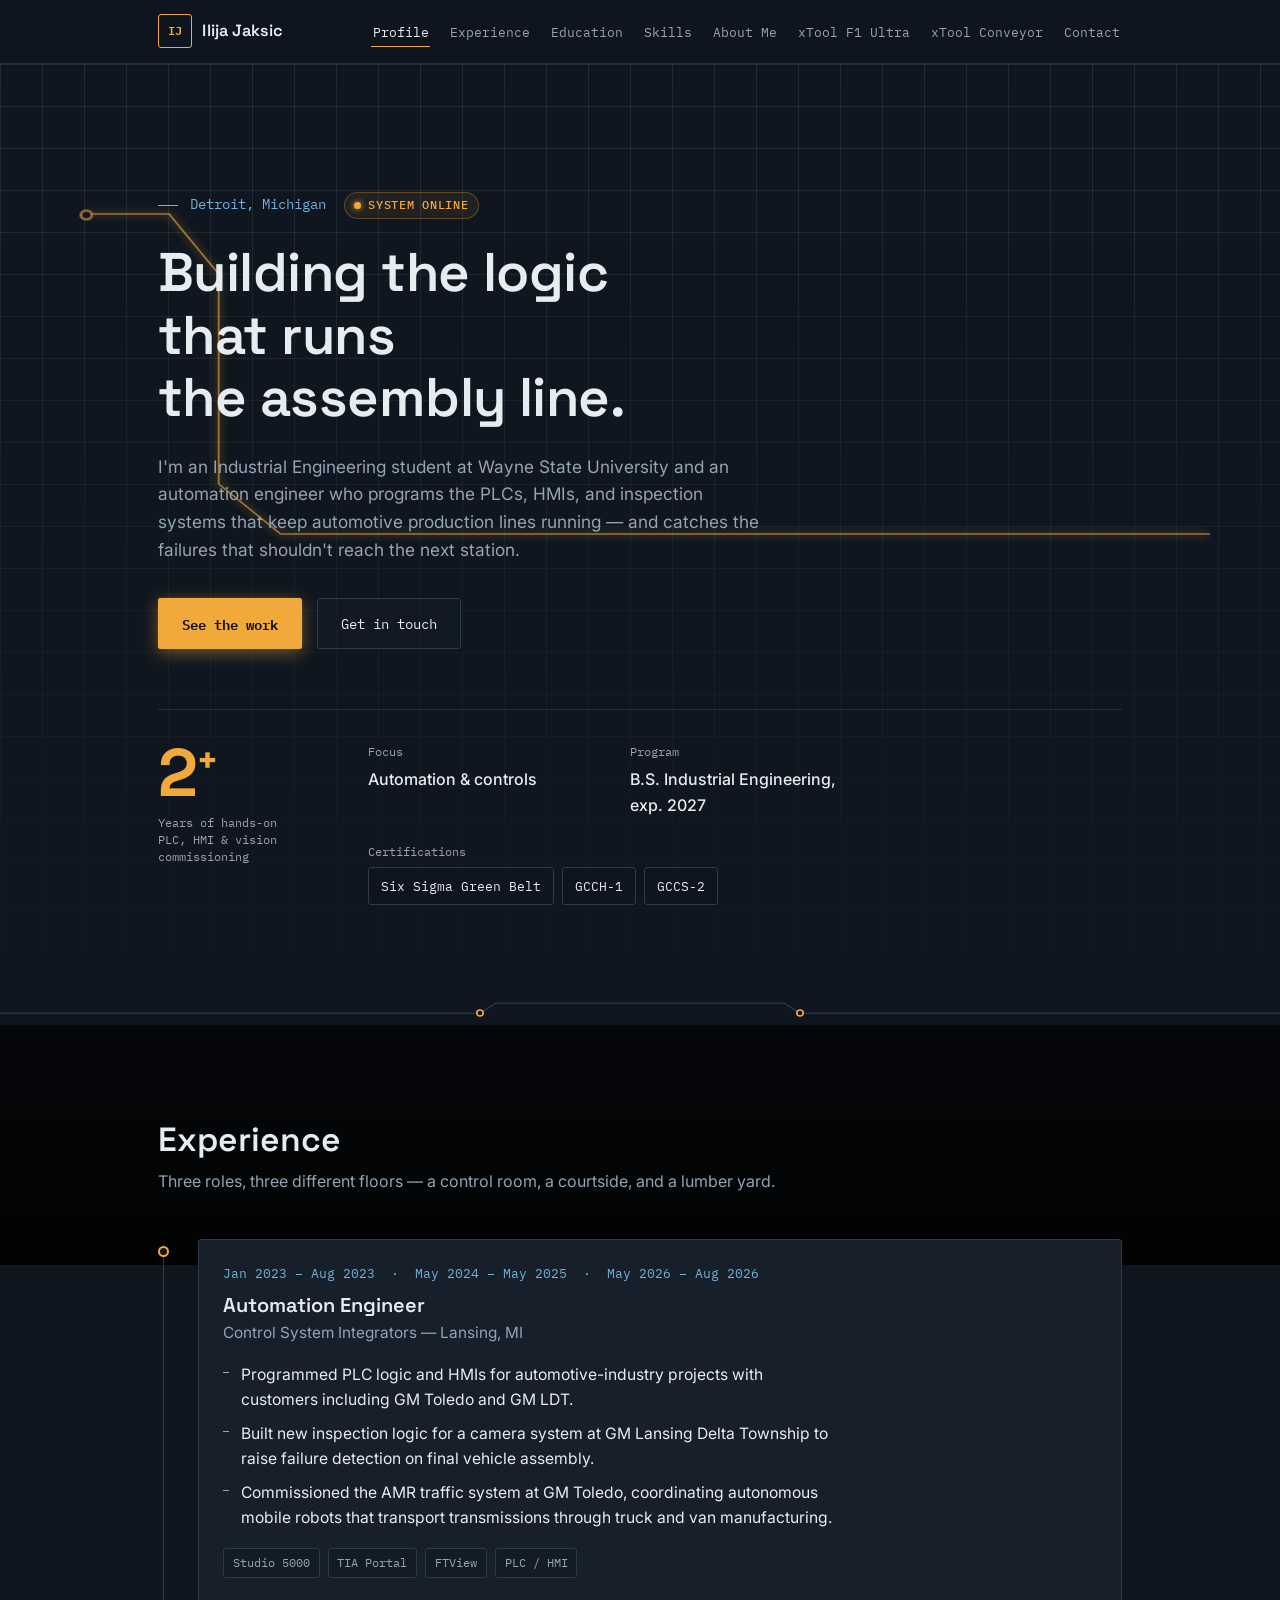
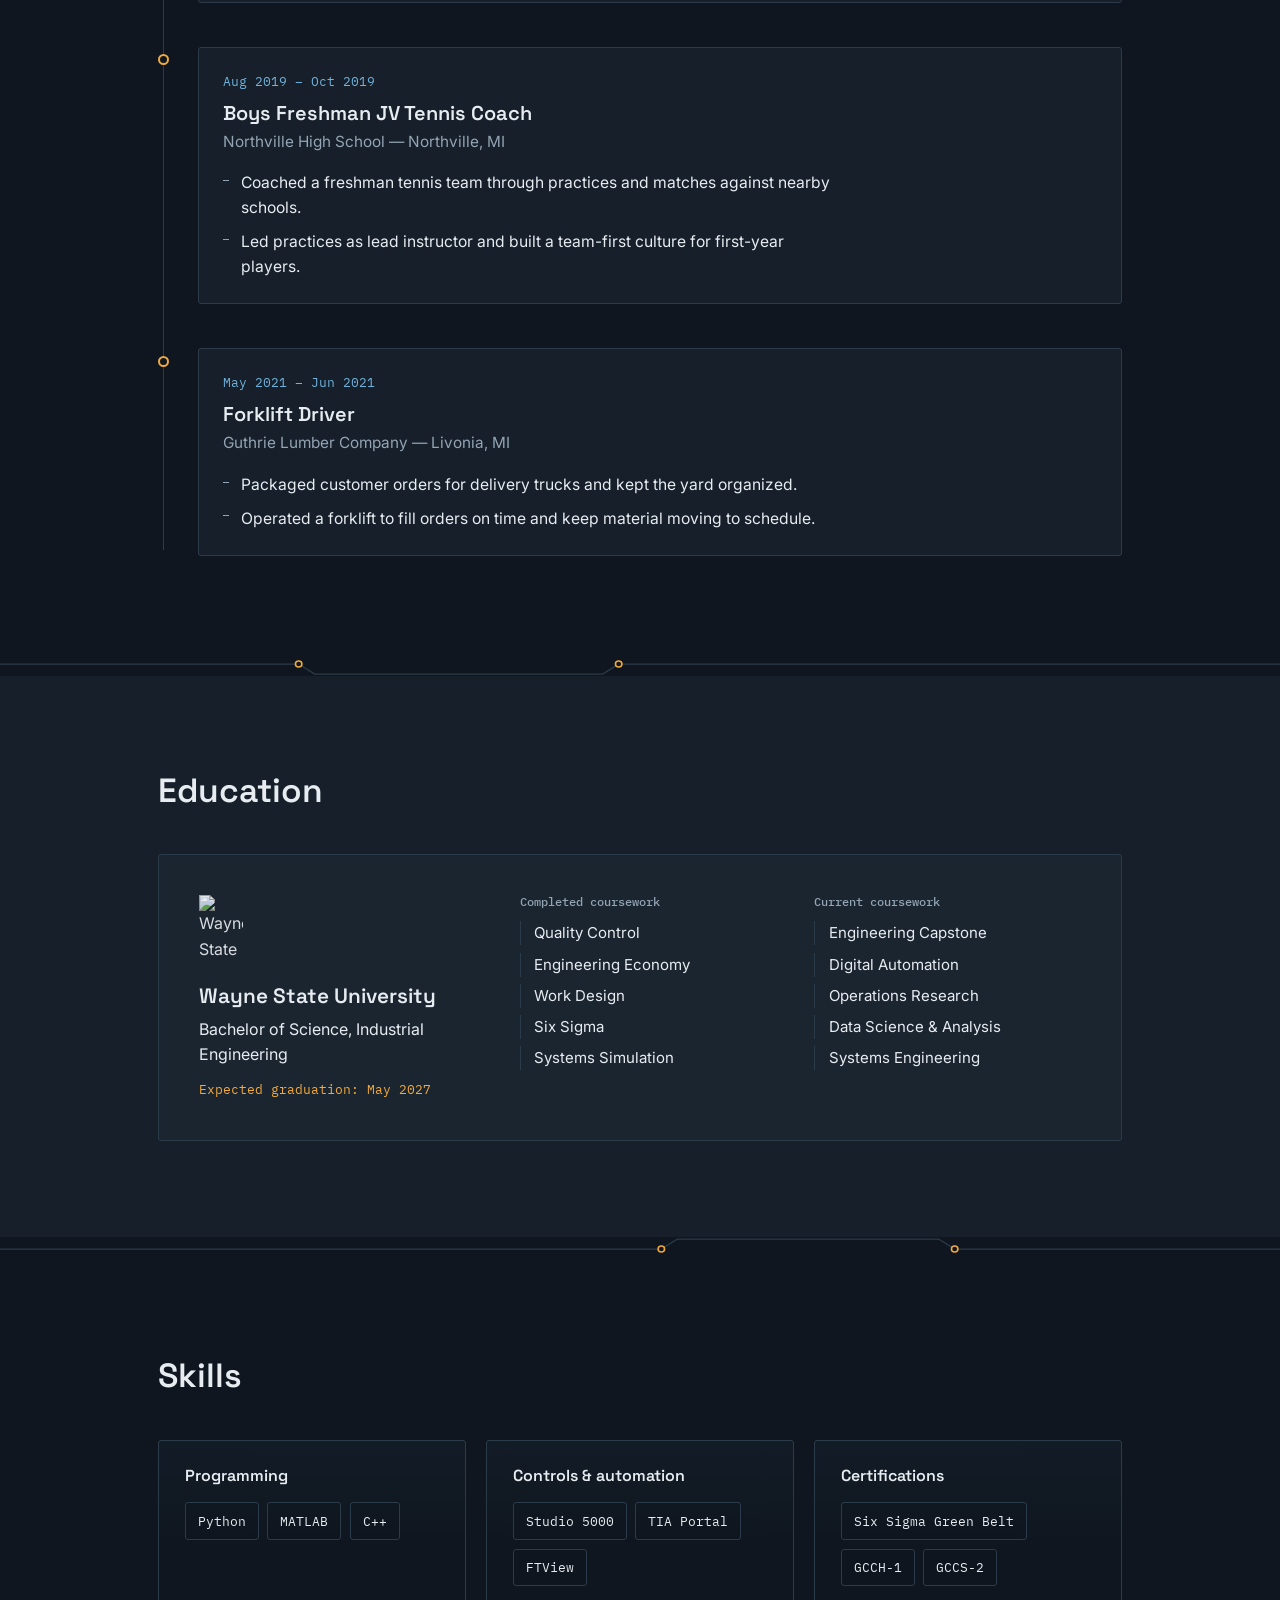
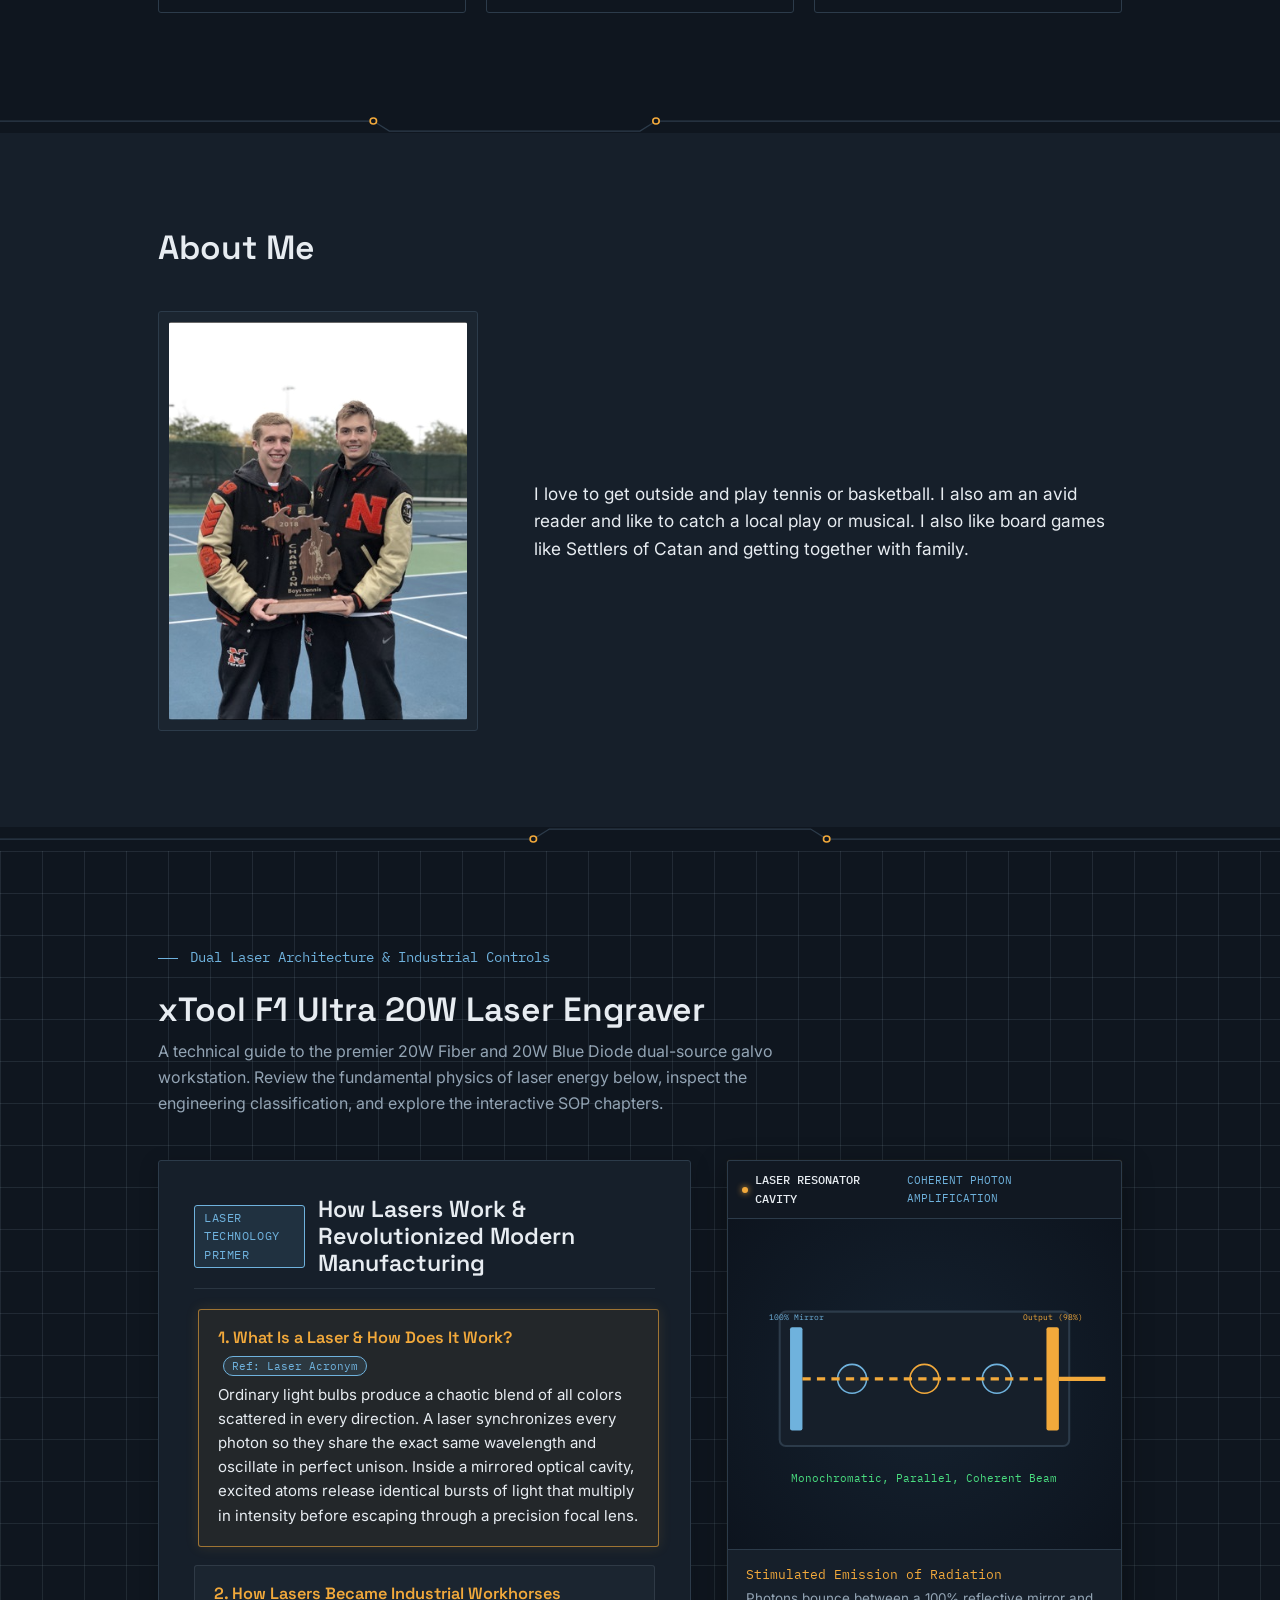
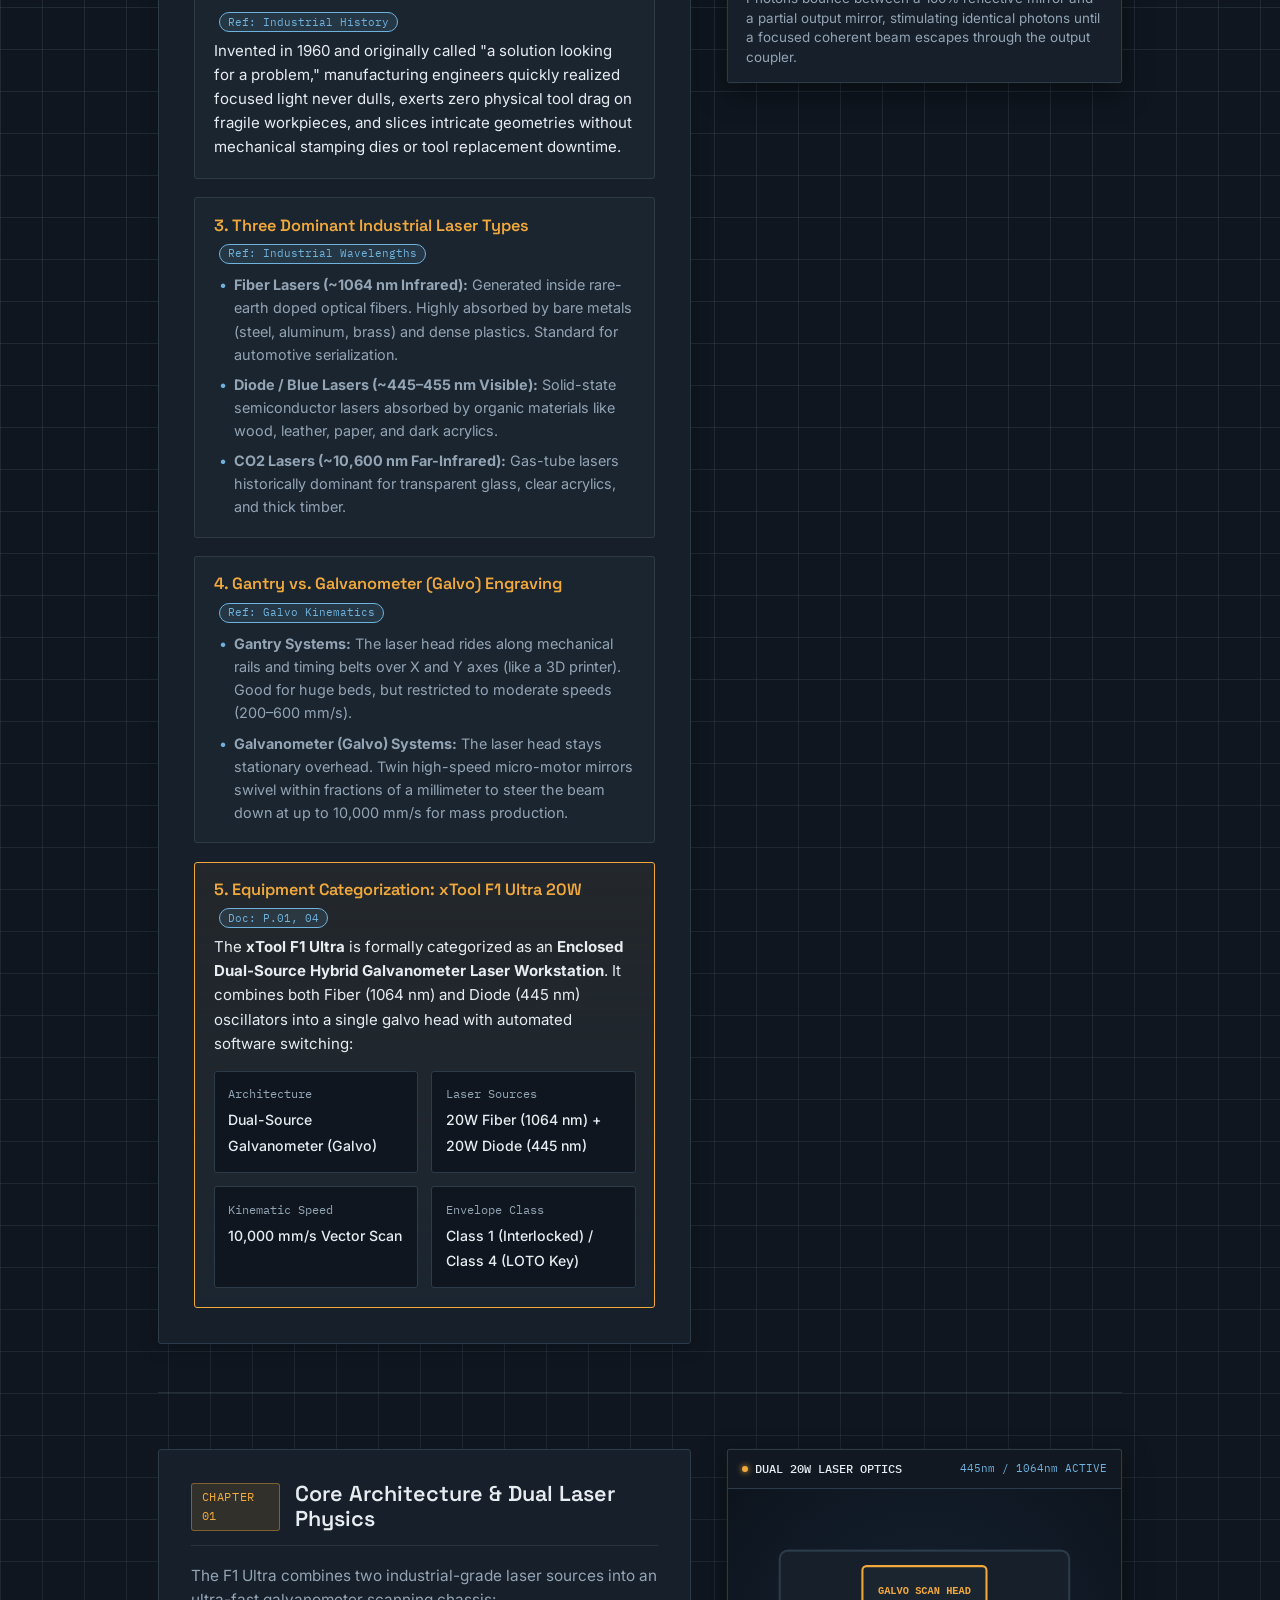
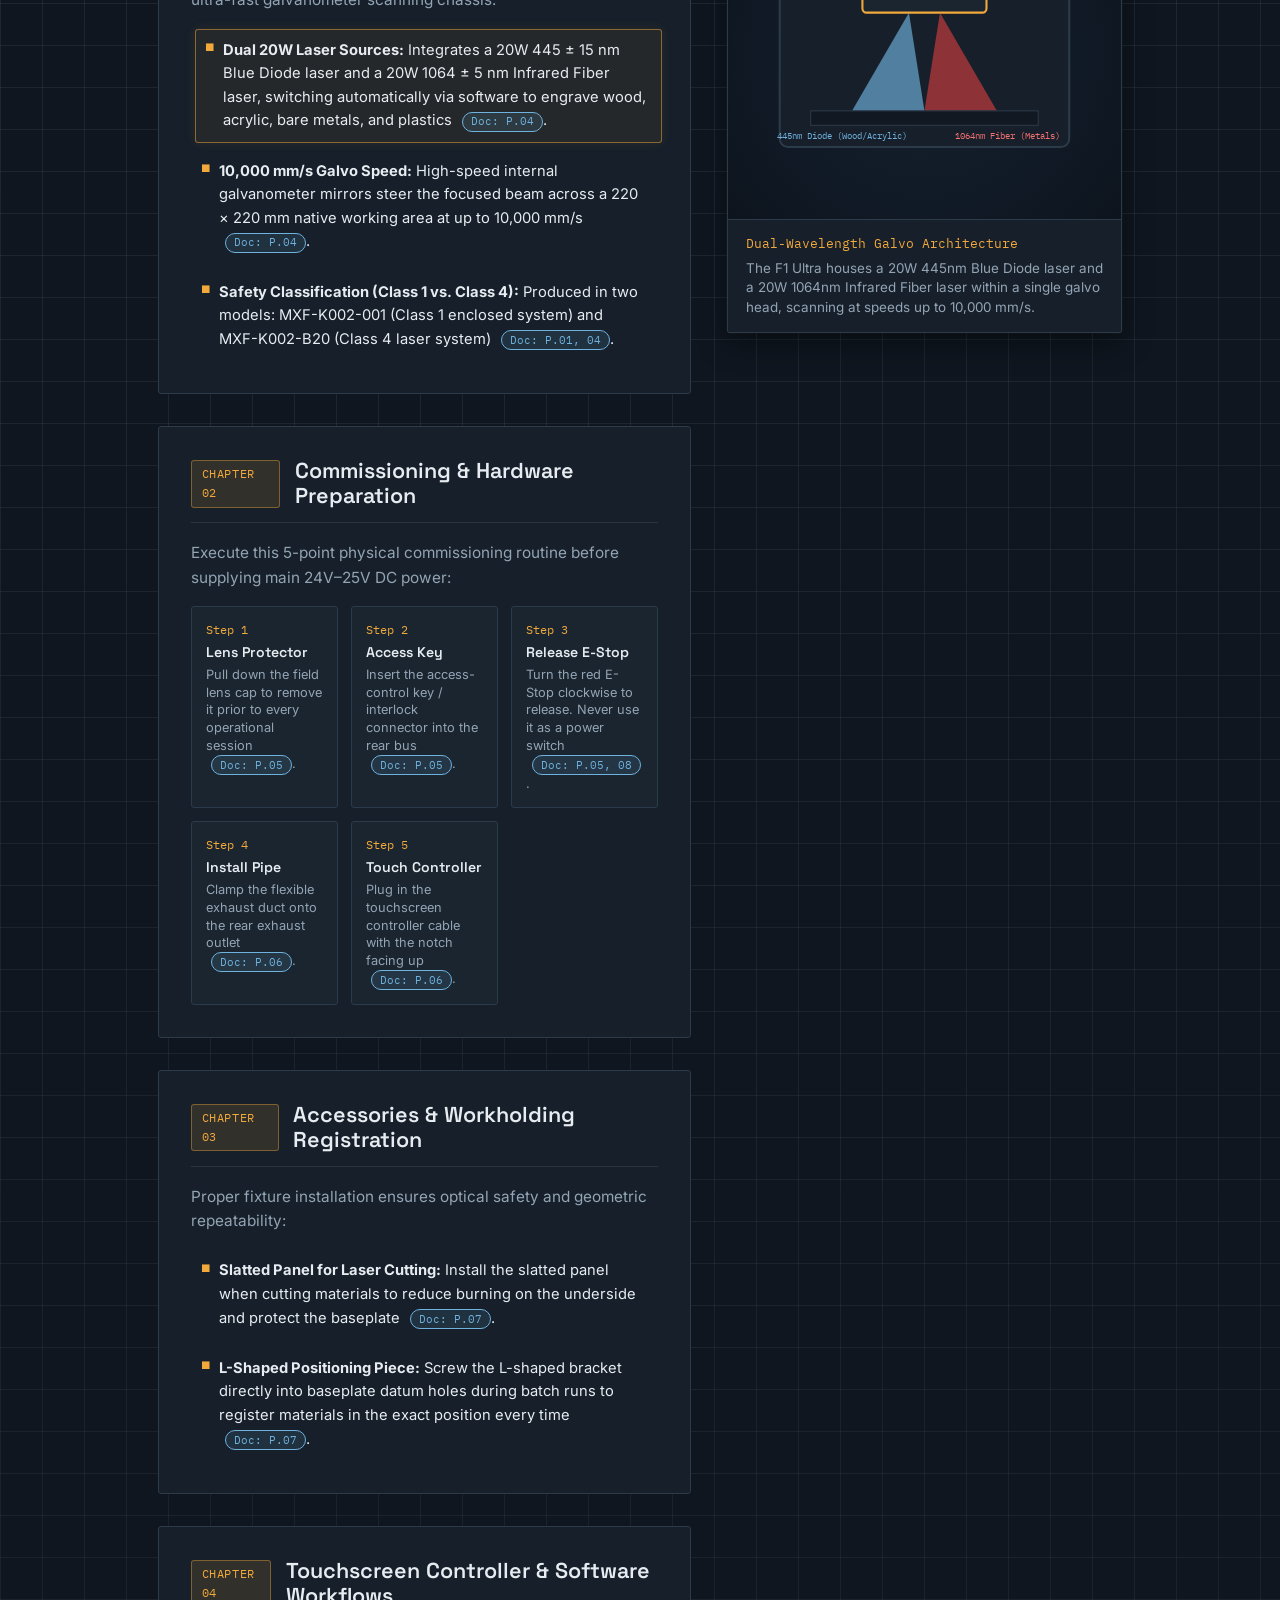
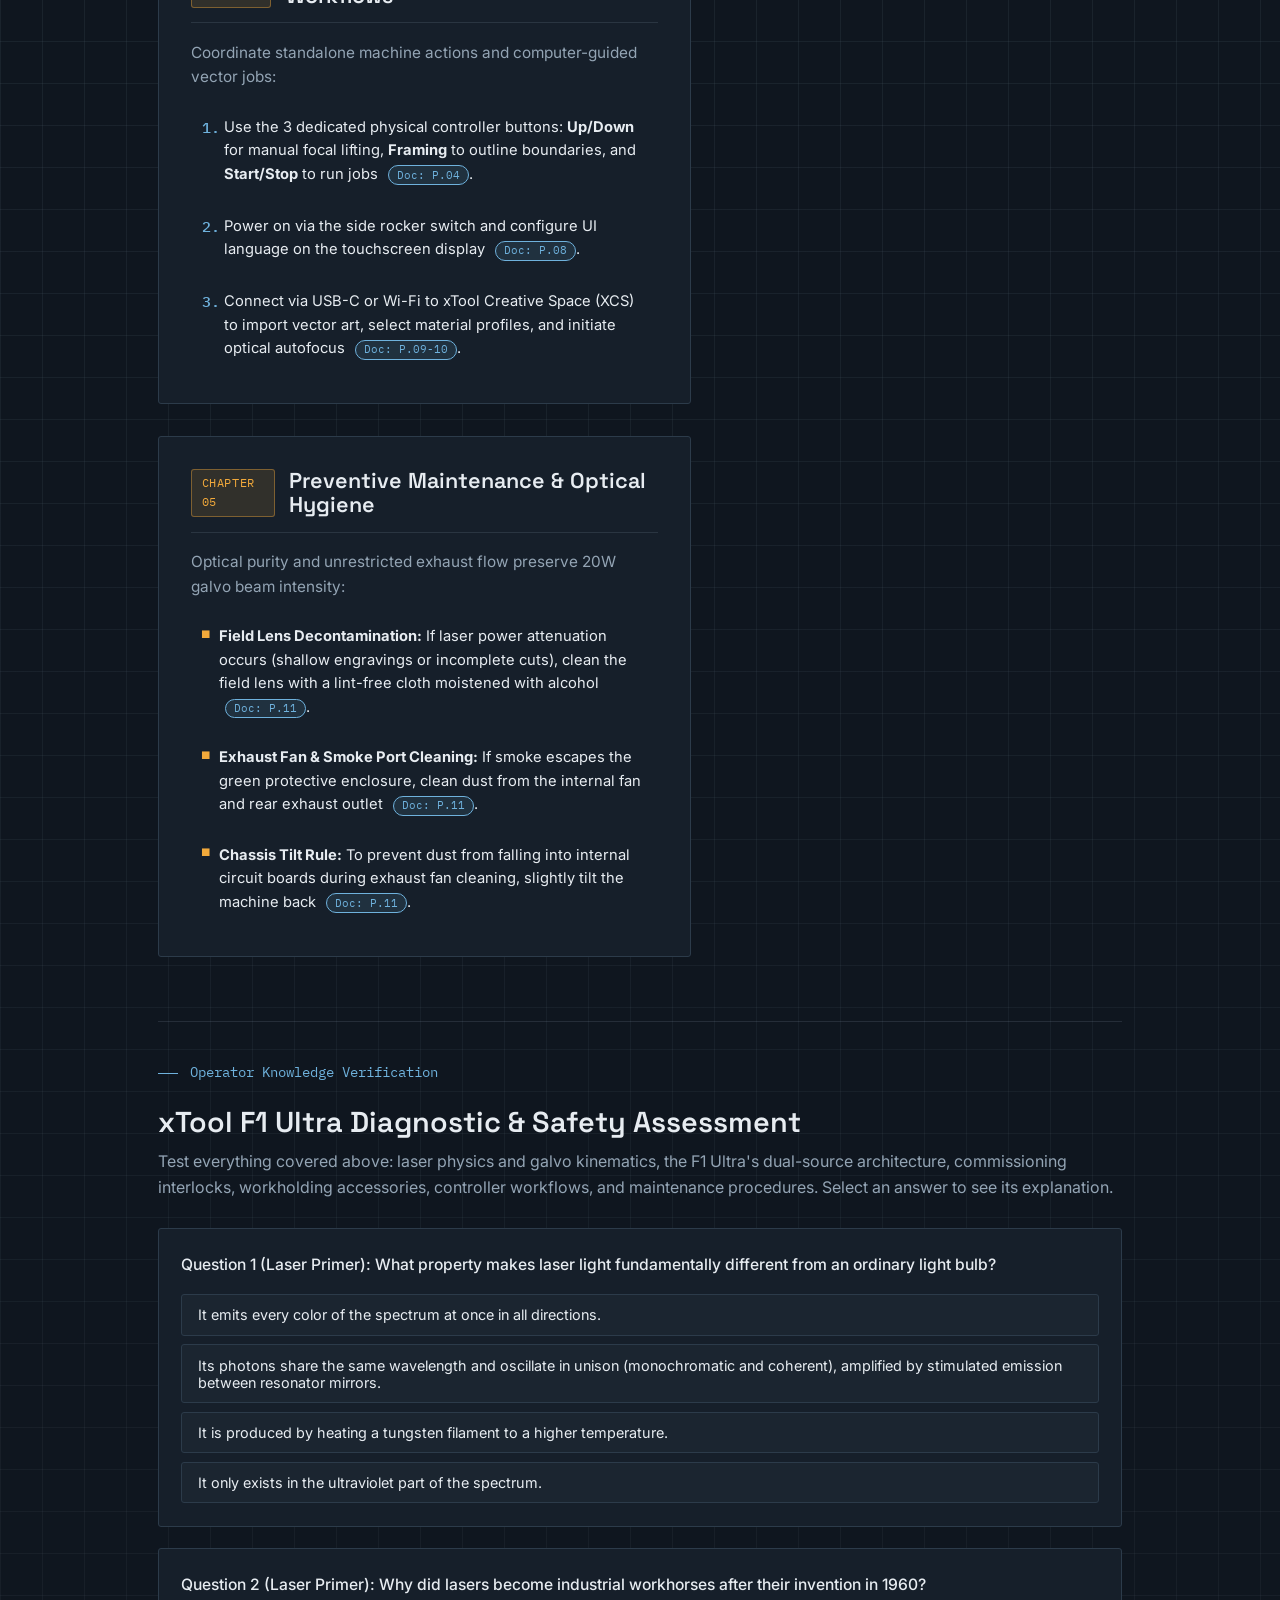
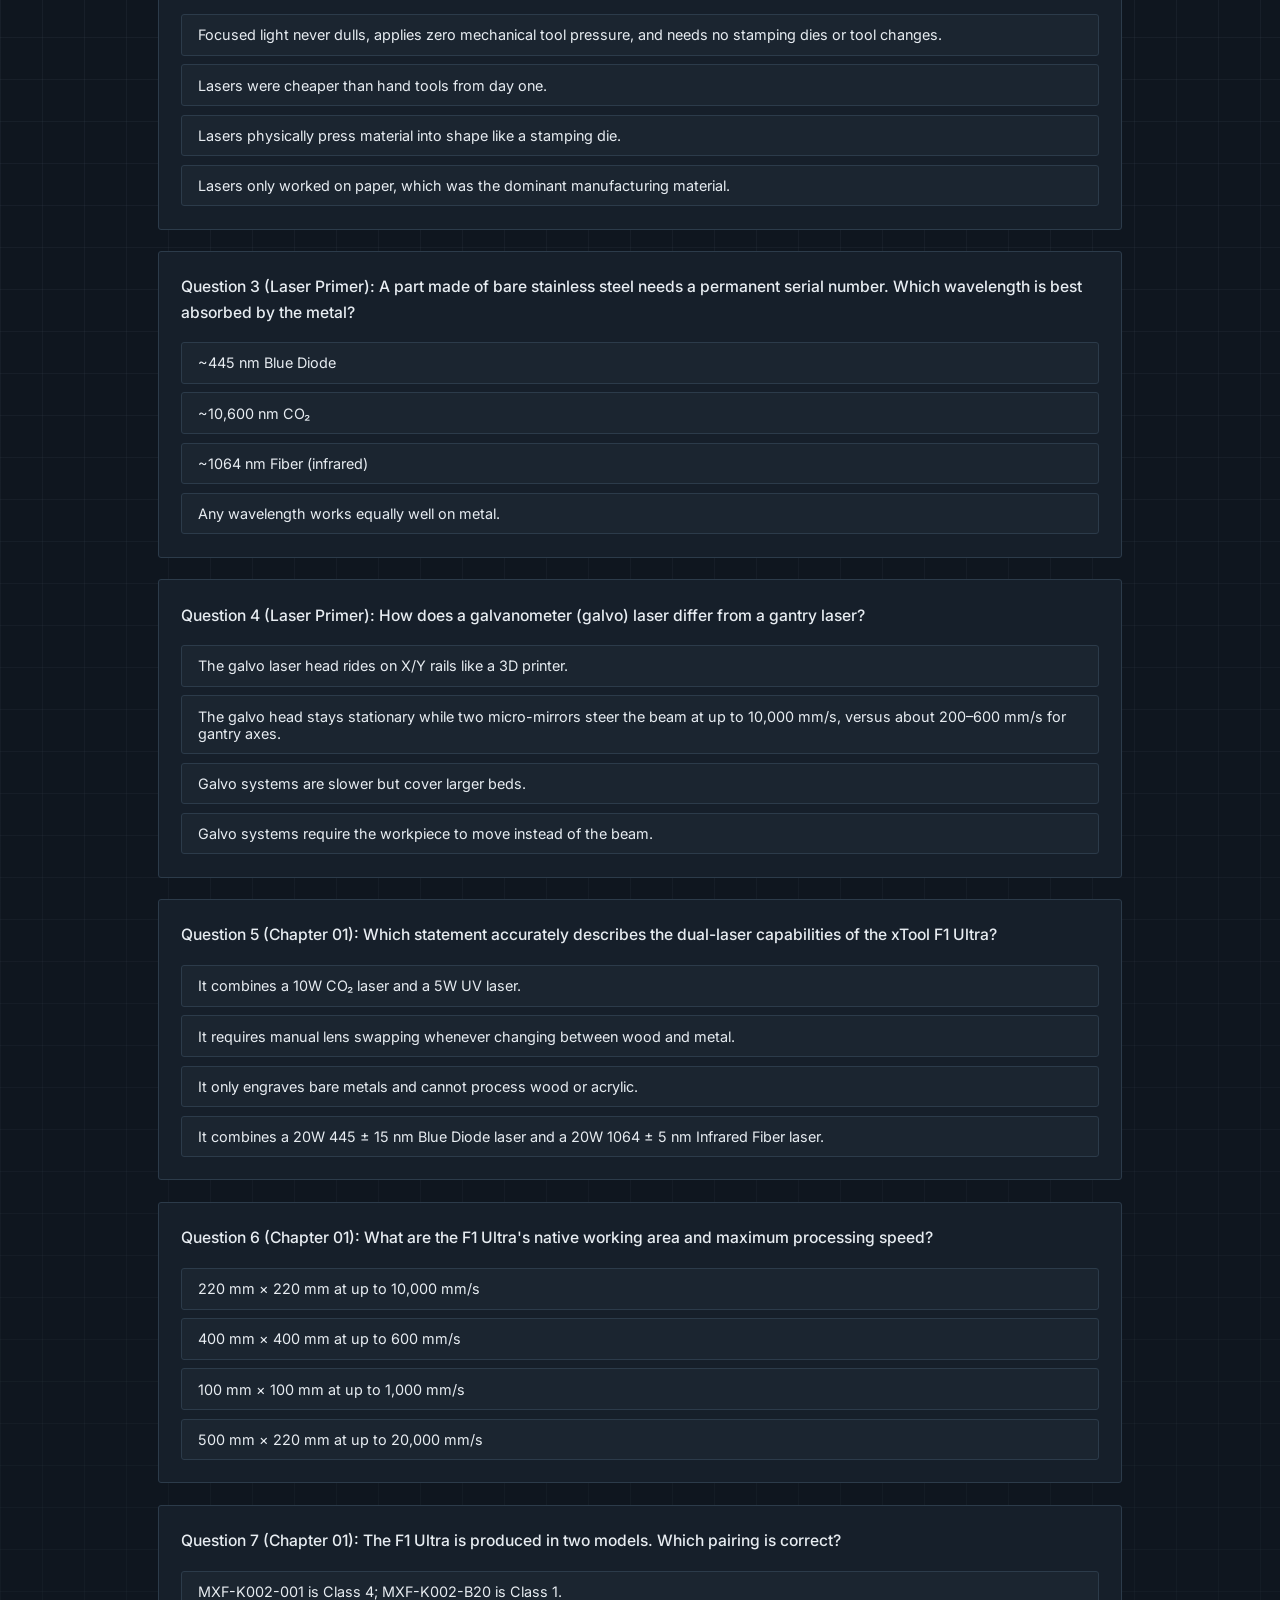
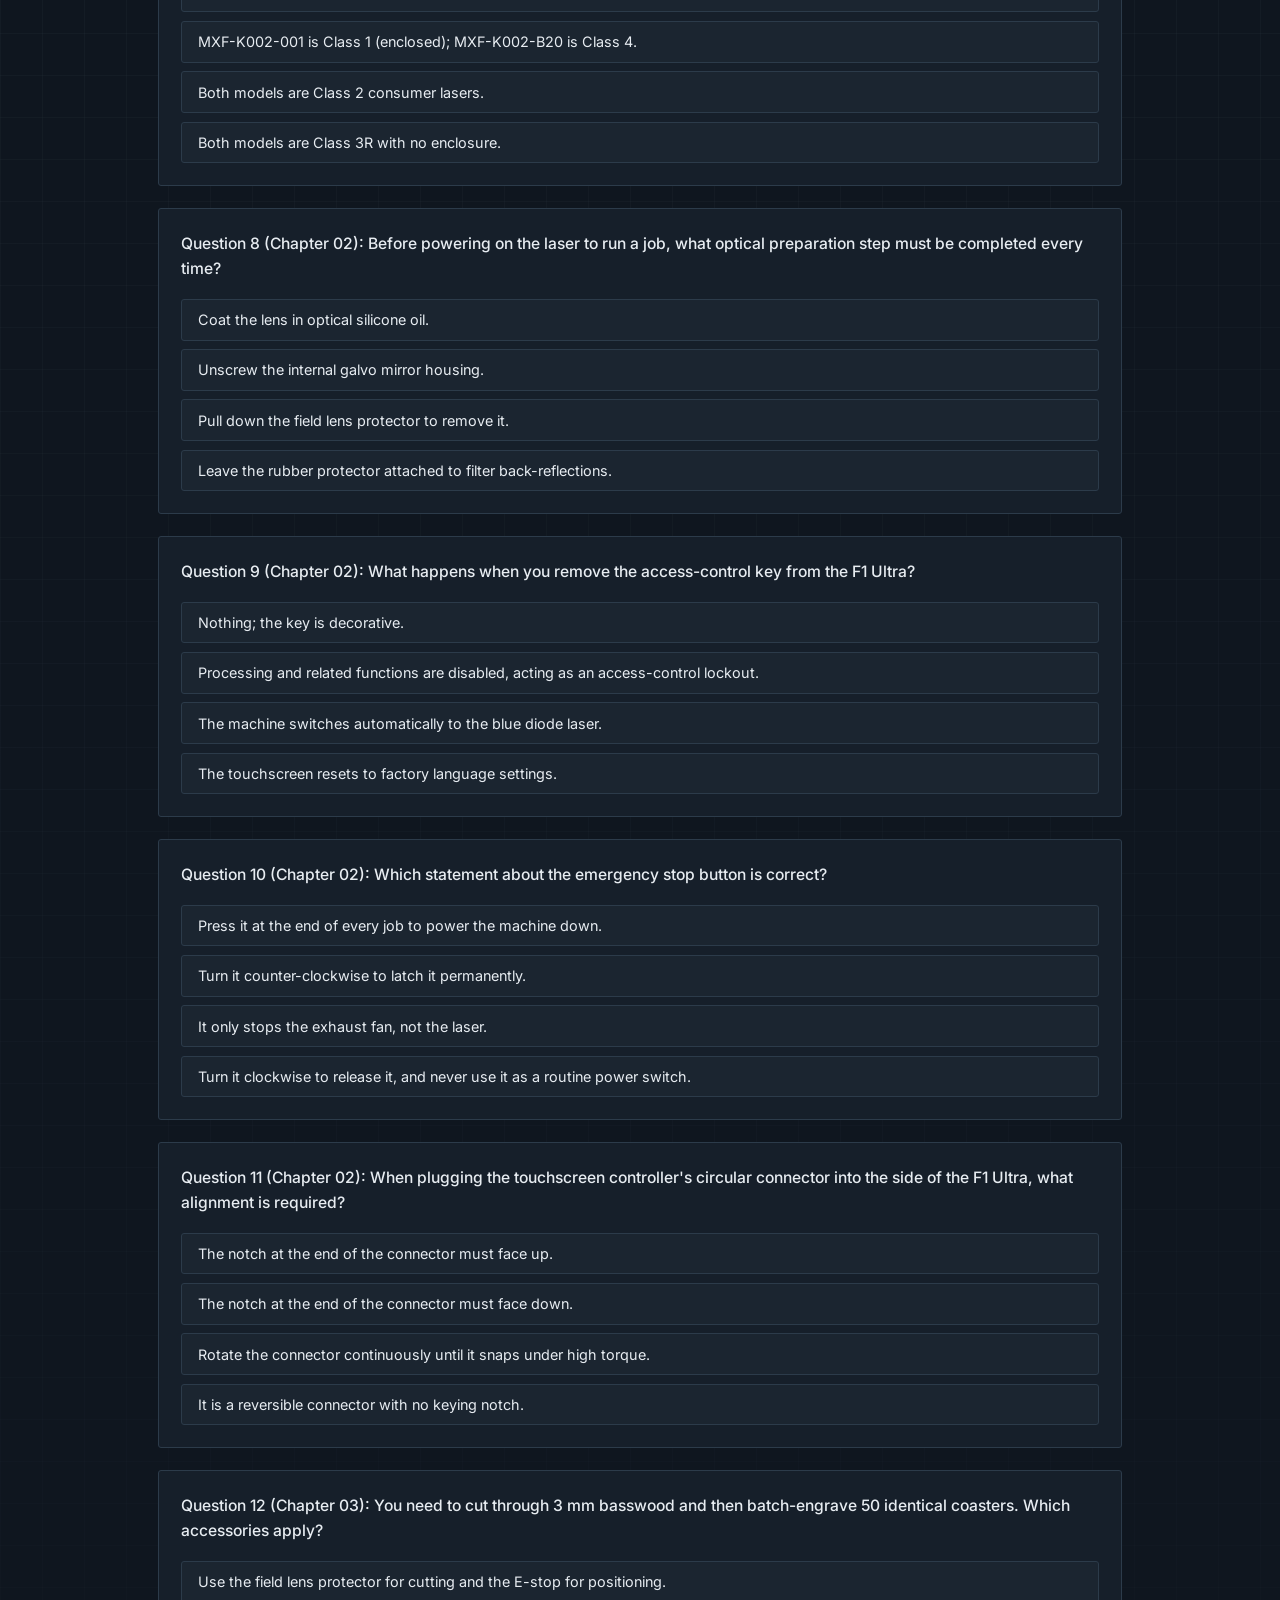
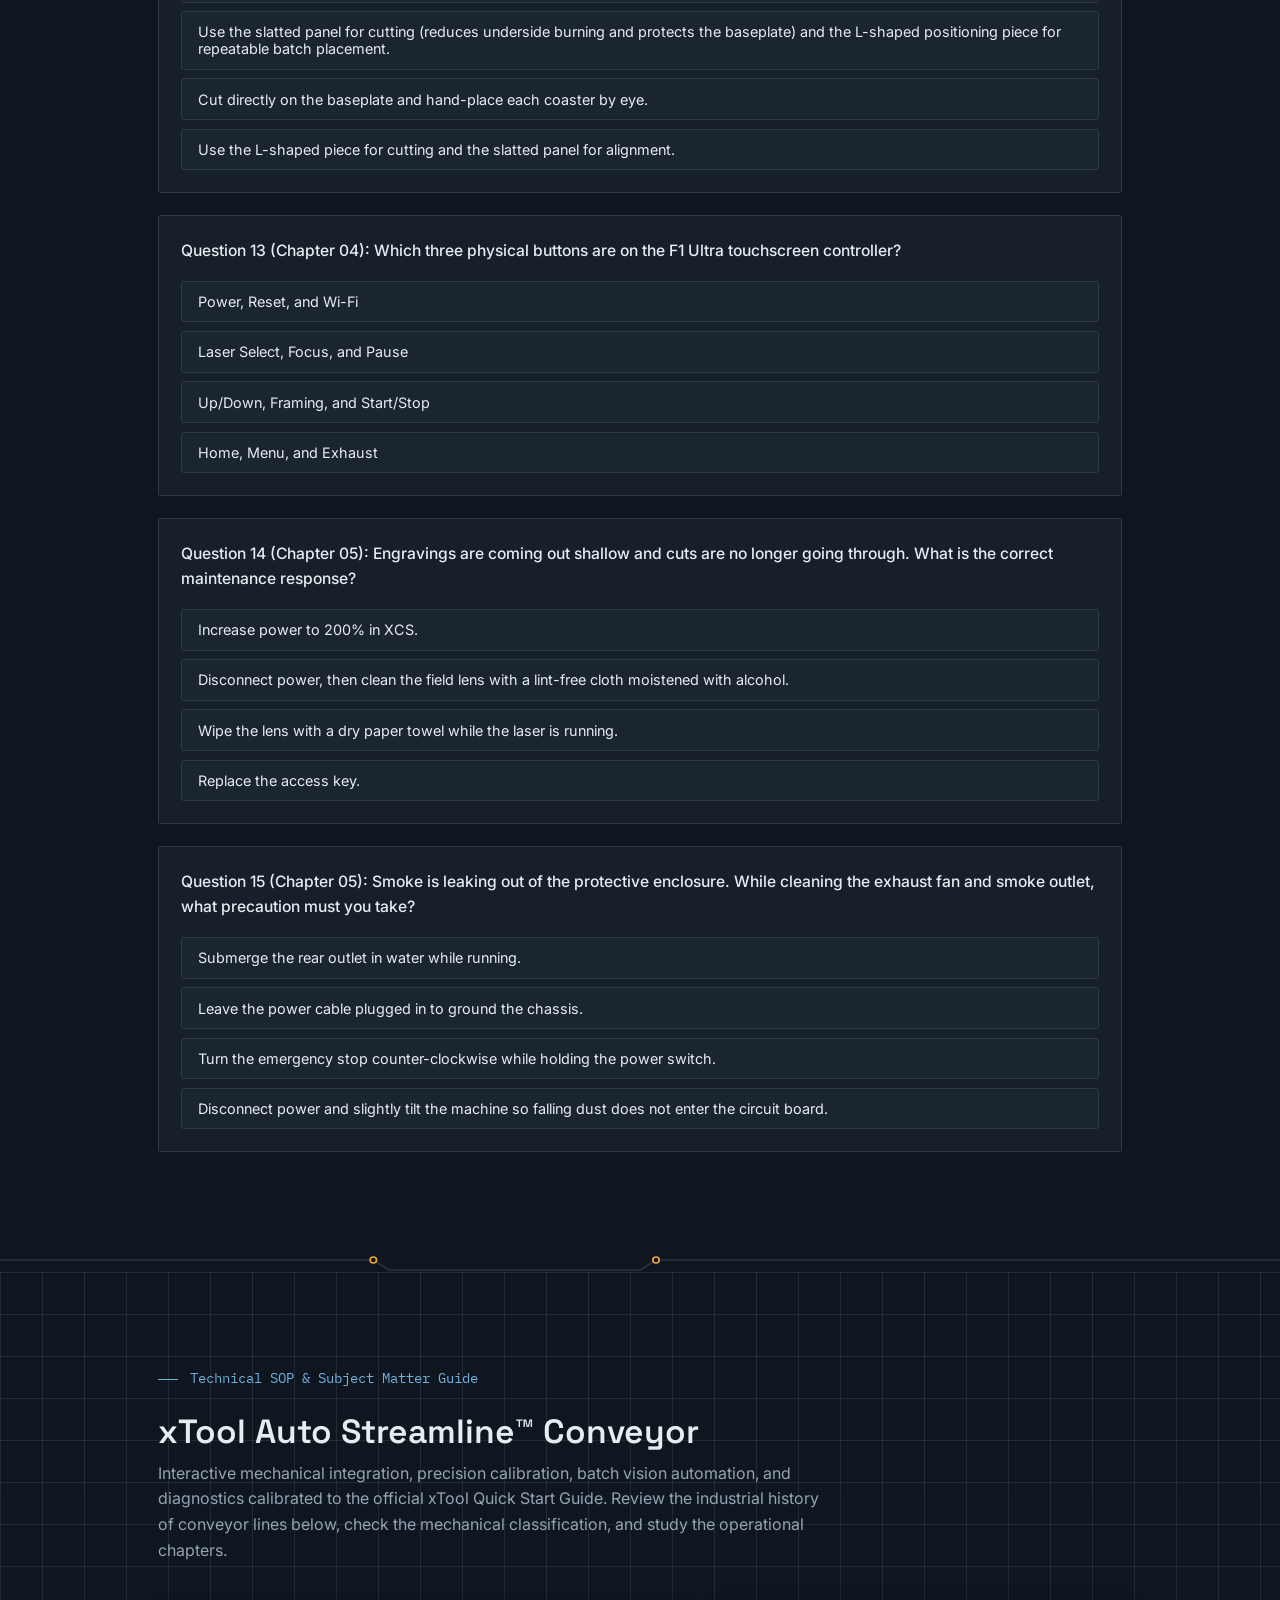
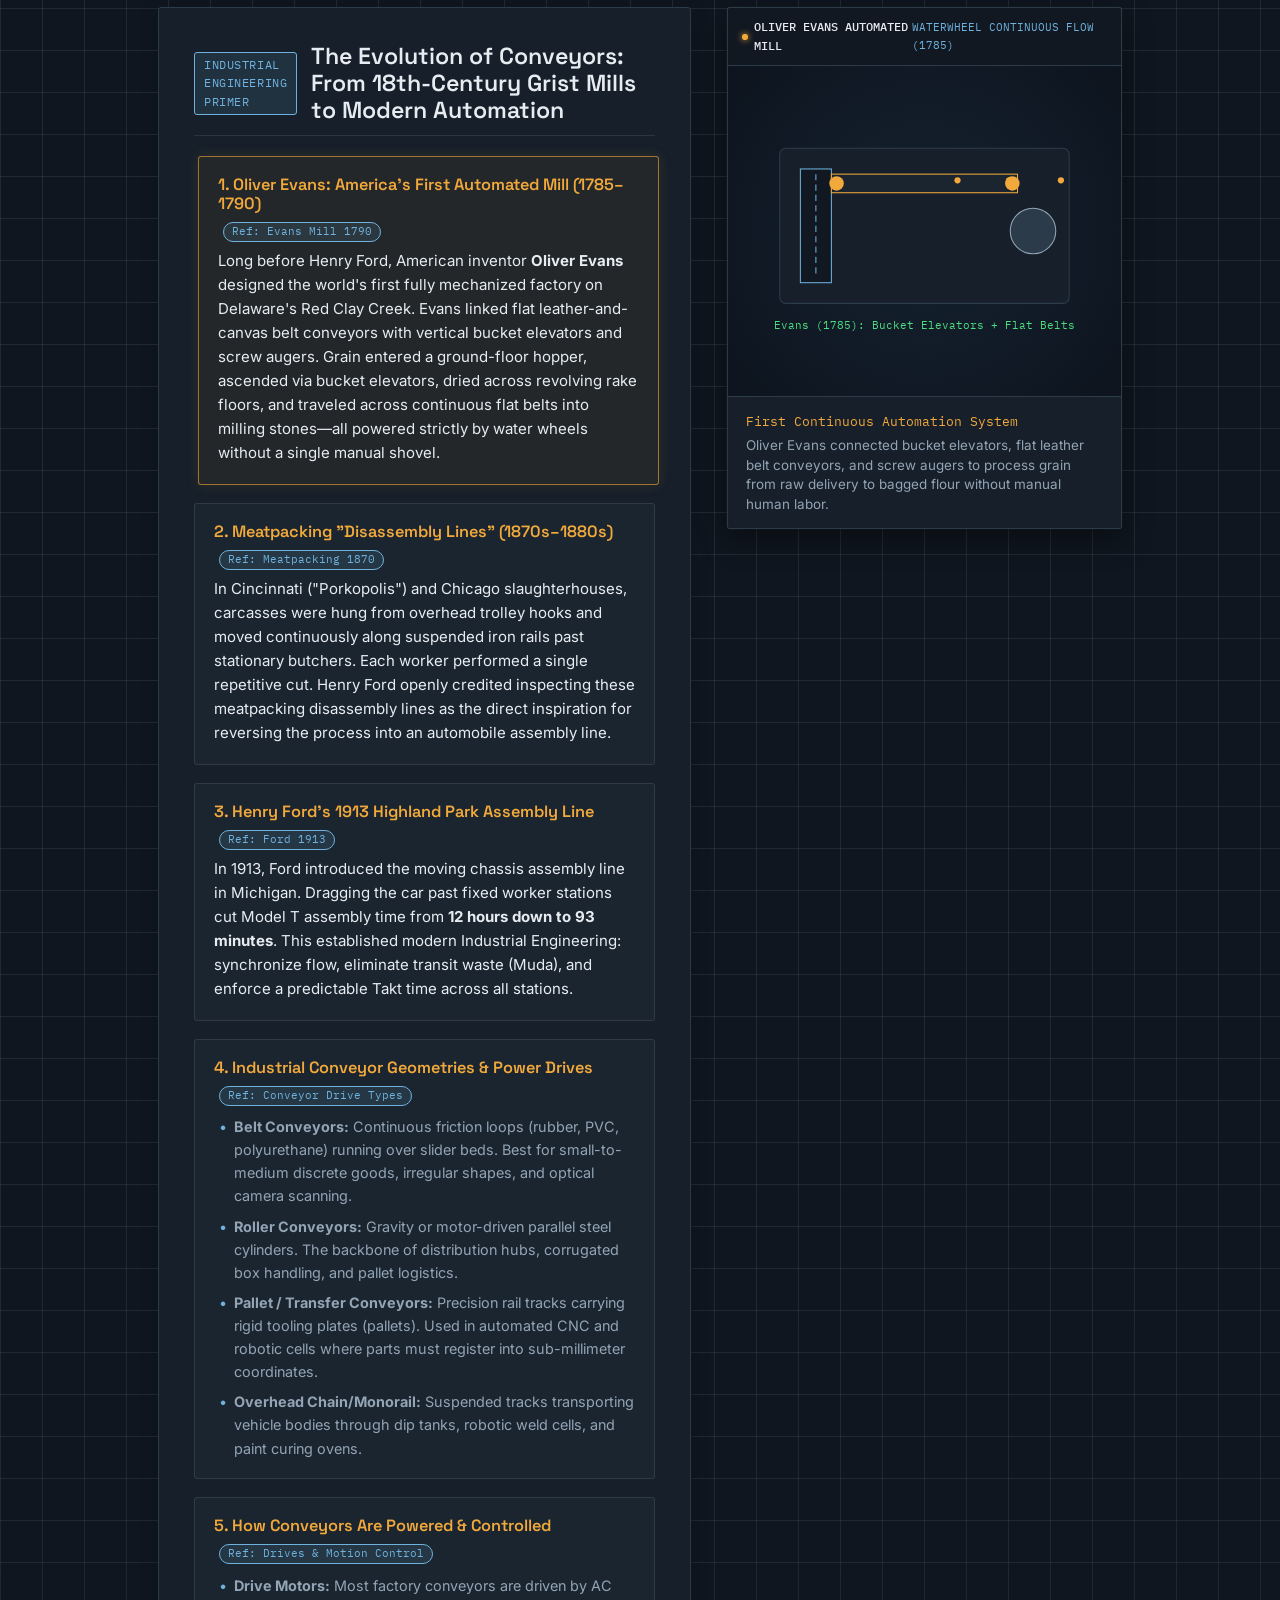
==== commit fa271fba: "Fix conveyor stage crash, citation layering, F1 scan animation; add drives primer and full assessmen" ====
--- a/index.html
+++ b/index.html
@@ -661,14 +661,14 @@
             <span>Operator Knowledge Verification</span>
           </div>
           <h3>xTool F1 Ultra Diagnostic &amp; Safety Assessment</h3>
-          <p class="section-sub">Test your technical understanding of the F1 Ultra's dual-source laser mechanics, electrical interlocks, and maintenance procedures.</p>
+          <p class="section-sub">Test everything covered above: laser physics and galvo kinematics, the F1 Ultra's dual-source architecture, commissioning interlocks, workholding accessories, controller workflows, and maintenance procedures. Select an answer to see its explanation.</p>
         </div>
 
         <div id="f1QuizContainer" class="quiz-container"></div>
 
         <div id="f1QuizScoreCard" class="quiz-score-card" style="display: none;">
           <h4>Assessment Complete</h4>
-          <p class="score-display" id="f1ScoreText">You scored 4 / 4</p>
+          <p class="score-display" id="f1ScoreText"></p>
           <p class="score-evaluation" id="f1EvalText"></p>
           <button class="btn btn-ghost" id="resetF1QuizBtn" type="button" style="margin-top:1rem; cursor:pointer;">Retake Assessment</button>
         </div>
@@ -760,9 +760,24 @@
                   </ul>
                 </div>
 
+                <div class="primer-interactive-item" data-primer="prim-conv-drives">
+                  <h4>
+                    <span>5. How Conveyors Are Powered &amp; Controlled</span>
+                    <span class="cite-tag">
+                      <button type="button" class="cite-pill">Ref: Drives &amp; Motion Control</button>
+                      <span class="cite-card"><strong>Conveyor Power Train &amp; Controls</strong>Motor (AC induction gearmotor or BLDC/stepper) &rarr; transmission (timing belt, chain, or direct-drive gearbox) &rarr; head roller. Speed governed by VFDs or digital stepper controllers.</span>
+                    </span>
+                  </h4>
+                  <ul>
+                    <li><strong>Drive Motors:</strong> Most factory conveyors are driven by AC induction gearmotors (for continuous fixed-speed bulk transfer) or brushless DC / stepper motors (where precise indexing, start/stop positioning, and step-distance calibration are essential).</li>
+                    <li><strong>Transmission:</strong> Power transfers from the motor drive shaft to the head roller via timing belts, drive chains, or direct-drive gearboxes.</li>
+                    <li><strong>Speed &amp; Motion Control:</strong> Modern conveyor speeds are governed by Variable Frequency Drives (VFDs) or digital stepper controllers, enabling software to coordinate speed matching, ramp up acceleration smoothly to avoid material slippage, and stop on exact sensor coordinates.</li>
+                  </ul>
+                </div>
+
                 <div class="primer-interactive-item categorization-card" data-primer="prim-conv-cat">
                   <h4>
-                    <span>5. Equipment Categorization: xTool Auto Streamline™</span>
+                    <span>6. Equipment Categorization: xTool Auto Streamline™</span>
                     <span class="cite-tag">
                       <button type="button" class="cite-pill">Doc: P.01, 09-10</button>
                       <span class="cite-card"><strong>Official Conveyor Taxonomy</strong>Integrated Synchronous Flat-Belt Micro-Conveyor with Closed-Loop Stepper Positioning (right-to-left feed, machine vision indexing).</span>
@@ -1032,15 +1047,15 @@
             <span class="eyebrow-tick" aria-hidden="true"></span>
             <span>Operator Knowledge Verification</span>
           </div>
-          <h3>Conveyor Diagnostic &amp; Troubleshooting Assessment</h3>
-          <p class="section-sub">Test your operational problem-solving skills across hardware mounting, enclosure clearance, and large material processing rules.</p>
+          <h3>xTool Conveyor Diagnostic &amp; Troubleshooting Assessment</h3>
+          <p class="section-sub">Test everything covered above: conveyor history, geometries, drive motors and motion control, safety baselines, hardware docking, XCS configuration, step calibration, and batch / large-material processing. Select an answer to see its explanation.</p>
         </div>
 
         <div id="conveyorQuizContainer" class="quiz-container"></div>
 
         <div id="conveyorQuizScoreCard" class="quiz-score-card" style="display: none;">
           <h4>Assessment Complete</h4>
-          <p class="score-display" id="convScoreText">You scored 4 / 4</p>
+          <p class="score-display" id="convScoreText"></p>
           <p class="score-evaluation" id="convEvalText"></p>
           <button class="btn btn-ghost" id="resetConvQuizBtn" type="button" style="margin-top:1rem; cursor:pointer;">Retake Assessment</button>
         </div>
@@ -1377,6 +1392,74 @@
         </svg>
       `
     },
+    'prim-conv-drives': {
+      title: 'CONVEYOR POWER TRAIN',
+      status: 'MOTOR → TRANSMISSION → HEAD ROLLER',
+      captionTitle: 'Drive Motors, Transmission & Motion Control',
+      captionDesc: 'A gearmotor or stepper turns the head roller through a timing belt, chain, or gearbox. A VFD or stepper controller ramps speed up smoothly to avoid slippage and stops the belt when a sensor detects the part.',
+      svg: `
+        <svg class="stage-svg" viewBox="0 0 380 280">
+          <!-- Controller (VFD / stepper driver) with speed ramp profile -->
+          <rect x="20" y="22" width="112" height="80" rx="4" fill="#111822" stroke="#6fb2dd" stroke-width="1.5"/>
+          <text x="76" y="36" fill="#6fb2dd" font-family="'IBM Plex Mono', monospace" font-size="7.5" font-weight="700" text-anchor="middle">VFD / STEPPER CTRL</text>
+          <line x1="30" y1="82" x2="122" y2="82" stroke="#2c3b4a"/>
+          <line x1="30" y1="44" x2="30" y2="82" stroke="#2c3b4a"/>
+          <path d="M 30 82 L 52 50 L 100 50 L 122 82" fill="none" stroke="#4ade80" stroke-width="1.5" stroke-linejoin="round"/>
+          <circle r="3" fill="#4ade80">
+            <animateMotion path="M 30 82 L 52 50 L 100 50 L 122 82" dur="4s" repeatCount="indefinite"/>
+          </circle>
+          <text x="41" y="94" fill="#93a4b4" font-family="'IBM Plex Mono', monospace" font-size="6" text-anchor="middle">RAMP</text>
+          <text x="76" y="94" fill="#93a4b4" font-family="'IBM Plex Mono', monospace" font-size="6" text-anchor="middle">RUN</text>
+          <text x="111" y="94" fill="#93a4b4" font-family="'IBM Plex Mono', monospace" font-size="6" text-anchor="middle">STOP</text>
+
+          <!-- Control signal to motor -->
+          <path d="M 76 102 V 118" stroke="#6fb2dd" stroke-width="1.5" stroke-dasharray="3 3" style="animation: feedBelt 1.2s infinite linear;"/>
+
+          <!-- Motor + gearbox -->
+          <rect x="40" y="118" width="62" height="40" rx="4" fill="#1b2530" stroke="#f2a93b" stroke-width="2"/>
+          <text x="71" y="135" fill="#f2a93b" font-family="'IBM Plex Mono', monospace" font-size="7.5" font-weight="700" text-anchor="middle">MOTOR</text>
+          <text x="71" y="147" fill="#93a4b4" font-family="'IBM Plex Mono', monospace" font-size="6" text-anchor="middle">AC/BLDC/STEP</text>
+          <rect x="102" y="128" width="16" height="20" fill="#2c3b4a" stroke="#93a4b4"/>
+
+          <!-- Drive pulley on motor shaft -->
+          <g style="transform-origin: 126px 138px; animation: spinFan 2s infinite linear;">
+            <circle cx="126" cy="138" r="9" fill="#111822" stroke="#f2a93b" stroke-width="2"/>
+            <line x1="126" y1="130" x2="126" y2="146" stroke="#f2a93b" stroke-width="1.5"/>
+          </g>
+
+          <!-- Timing belt transmission to head roller -->
+          <path d="M 126 129 L 300 175 M 126 147 L 300 201" stroke="#93a4b4" stroke-width="2" stroke-dasharray="5 3" style="animation: feedBelt 2s infinite linear;"/>
+          <text x="200" y="141" fill="#93a4b4" font-family="'IBM Plex Mono', monospace" font-size="7" text-anchor="middle" transform="rotate(15 200 141)">TIMING BELT / CHAIN</text>
+
+          <!-- Conveyor belt: tail roller left, head (drive) roller right -->
+          <circle cx="160" cy="232" r="13" fill="#1b2530" stroke="#93a4b4" stroke-width="2"/>
+          <g style="transform-origin: 300px 188px; animation: spinFan 2s infinite linear;">
+            <circle cx="300" cy="188" r="13" fill="#1b2530" stroke="#f2a93b" stroke-width="2.5"/>
+            <line x1="300" y1="176" x2="300" y2="200" stroke="#f2a93b" stroke-width="1.5"/>
+            <line x1="288" y1="188" x2="312" y2="188" stroke="#f2a93b" stroke-width="1.5"/>
+          </g>
+          <text x="300" y="166" fill="#f2a93b" font-family="'IBM Plex Mono', monospace" font-size="7" text-anchor="middle">HEAD ROLLER</text>
+          <path d="M 160 219 L 300 175" stroke="#4b5b6b" stroke-width="3"/>
+          <path d="M 160 245 L 300 201" stroke="#4b5b6b" stroke-width="3"/>
+
+          <!-- Part riding the belt toward the stop sensor -->
+          <rect x="-9" y="-14" width="18" height="12" rx="1.5" fill="#2c3b4a" stroke="#4ade80" stroke-width="1.5">
+            <animateMotion path="M 170 216 L 268 185" keyPoints="0;0.15;0.85;1;1" keyTimes="0;0.25;0.6;0.75;1" calcMode="spline" keySplines="0.4 0 1 1;0 0 1 1;0 0 0.6 1;0 0 1 1" dur="4s" repeatCount="indefinite" rotate="auto"/>
+          </rect>
+
+          <!-- Photo-eye stop sensor -->
+          <rect x="324" y="130" width="34" height="18" rx="3" fill="#111822" stroke="#ef4444" stroke-width="1.5"/>
+          <text x="341" y="142" fill="#ef4444" font-family="'IBM Plex Mono', monospace" font-size="7" font-weight="700" text-anchor="middle">SENSOR</text>
+          <line x1="324" y1="146" x2="272" y2="170" stroke="#ef4444" stroke-width="1" stroke-dasharray="2 2">
+            <animate attributeName="opacity" values="0.25;0.25;1;1;0.25" keyTimes="0;0.6;0.7;0.95;1" dur="4s" repeatCount="indefinite"/>
+          </line>
+
+          <text x="250" y="40" fill="#4ade80" font-family="'IBM Plex Mono', monospace" font-size="9" text-anchor="middle">Ramp up → Run → Stop</text>
+          <text x="250" y="54" fill="#93a4b4" font-family="'IBM Plex Mono', monospace" font-size="8" text-anchor="middle">on exact sensor coordinate</text>
+          <text x="250" y="270" fill="#6fb2dd" font-family="'IBM Plex Mono', monospace" font-size="9" text-anchor="middle">Controller → Motor → Transmission → Belt</text>
+        </svg>
+      `
+    },
     'prim-conv-cat': {
       title: 'STEPPER FLAT-BELT MICRO-CONVEYOR',
       status: 'XTOOL AUTO STREAMLINE TAXONOMY',
@@ -1457,8 +1540,19 @@
         <svg class="stage-svg" viewBox="0 0 380 280">
           <rect x="60" y="60" width="260" height="160" rx="4" fill="#111822" stroke="#2c3b4a" stroke-width="2"/>
           <rect x="90" y="85" width="200" height="110" fill="none" stroke="#6fb2dd" stroke-dasharray="4 4"/>
-          <path d="M 100 100 L 280 100 L 110 140 L 270 140 L 120 180 L 260 180" fill="none" stroke="#f2a93b" stroke-width="2.5" style="stroke-dasharray: 600; stroke-dashoffset: 600; animation: drawCircuit 1.5s infinite linear;"/>
-          <circle cx="260" cy="180" r="5" fill="#f2a93b" style="animation: pulseLaser 0.4s infinite;"/>
+          <rect x="160" y="22" width="60" height="22" rx="3" fill="#1b2530" stroke="#f2a93b" stroke-width="1.5"/>
+          <text x="190" y="37" fill="#f2a93b" font-family="'IBM Plex Mono', monospace" font-size="8" font-weight="700" text-anchor="middle">GALVO</text>
+          <path d="M 100 100 L 280 100 L 110 140 L 270 140 L 120 180 L 260 180" fill="none" stroke="#2c3b4a" stroke-width="1" stroke-dasharray="3 4"/>
+          <path d="M 100 100 L 280 100 L 110 140 L 270 140 L 120 180 L 260 180" pathLength="100" fill="none" stroke="#f2a93b" stroke-width="2.5" stroke-linejoin="round" stroke-dasharray="100" stroke-dashoffset="100">
+            <animate attributeName="stroke-dashoffset" values="100;0;0" keyTimes="0;0.75;1" dur="2.8s" repeatCount="indefinite"/>
+            <animate attributeName="opacity" values="1;1;0" keyTimes="0;0.8;1" dur="2.8s" repeatCount="indefinite"/>
+          </path>
+          <g>
+            <circle r="9" fill="#f2a93b" opacity="0.25"/>
+            <circle r="4.5" fill="#fff3d6" stroke="#f2a93b" stroke-width="1.5"/>
+            <animateMotion path="M 100 100 L 280 100 L 110 140 L 270 140 L 120 180 L 260 180" keyPoints="0;1;1" keyTimes="0;0.75;1" calcMode="linear" dur="2.8s" repeatCount="indefinite"/>
+            <animate attributeName="opacity" values="1;1;0" keyTimes="0;0.8;1" dur="2.8s" repeatCount="indefinite"/>
+          </g>
           <text x="190" y="78" fill="#6fb2dd" font-family="'IBM Plex Mono', monospace" font-size="9" text-anchor="middle">220 mm × 220 mm Native Galvanometer Field</text>
           <text x="190" y="240" fill="#f2a93b" font-family="'IBM Plex Mono', monospace" font-size="11" text-anchor="middle">10,000 mm/s Linear Galvo Sweep</text>
         </svg>
@@ -1699,7 +1793,7 @@
         <svg class="stage-svg" viewBox="0 0 380 280">
           <rect x="80" y="70" width="220" height="130" rx="6" fill="#161f2a" stroke="#2c3b4a"/>
           <circle cx="190" cy="135" r="40" fill="#111822" stroke="#6fb2dd" stroke-width="2"/>
-          <path d="M 190 135 L 180 100 A 15 15 0 0 1 200 100 Z M 190 135 L 225 125 A 15 15 0 0 1 225 145 Z M 190 135 L 180 170 A 15 15 0 0 1 160 160 Z" fill="#f2a93b" style="transform-origin: 190px 135px; animation: drawCircuit 1s infinite linear;"/>
+          <path d="M 190 135 L 180 100 A 15 15 0 0 1 200 100 Z M 190 135 L 225 125 A 15 15 0 0 1 225 145 Z M 190 135 L 180 170 A 15 15 0 0 1 160 160 Z" fill="#f2a93b" style="transform-origin: 190px 135px; animation: spinFan 1s infinite linear;"/>
           <text x="190" y="240" fill="#6fb2dd" font-family="'IBM Plex Mono', monospace" font-size="11" text-anchor="middle">Ensures zero smoke escape through enclosure</text>
         </svg>
       `
@@ -1752,6 +1846,449 @@
     item.addEventListener('click', trigger);
   });
   updateF1Stage('f1-duallaser');
+
+  // ==========================================================
+  // Conveyor Chapter Stage Scenes
+  // ==========================================================
+  const MONO = "font-family=\"'IBM Plex Mono', monospace\"";
+  const convBelt = (y = 175) => `
+          <rect x="40" y="${y}" width="300" height="22" rx="11" fill="#1b2530" stroke="#2c3b4a" stroke-width="2"/>
+          <circle cx="51" cy="${y + 11}" r="9" fill="#111822" stroke="#93a4b4" stroke-width="1.5"/>
+          <circle cx="329" cy="${y + 11}" r="9" fill="#111822" stroke="#93a4b4" stroke-width="1.5"/>
+          <line x1="60" y1="${y + 2}" x2="320" y2="${y + 2}" stroke="#f2a93b" stroke-width="2" stroke-dasharray="10 8" style="animation: feedBelt 1.6s infinite linear reverse;"/>`;
+
+  const convStageScenes = {
+    'c1-enclosure': {
+      title: 'ENCLOSURE SHIELD CLEARANCE',
+      status: 'SAFETY INTERLOCK: ≤ 5 mm',
+      captionTitle: 'Protective Enclosure Height Regulation',
+      captionDesc: 'Per manufacturer guidelines (Quick Start Guide P. 09 & 10), pull down the protective enclosure until it rests no more than 5 mm above the material surface prior to commencing any laser operation.',
+      svg: `
+        <svg class="stage-svg" viewBox="0 0 380 280">
+          <rect x="140" y="30" width="100" height="40" rx="4" fill="#1b2530" stroke="#f2a93b" stroke-width="2"/>
+          <text x="190" y="54" fill="#f2a93b" ${MONO} font-size="9" font-weight="700" text-anchor="middle">F1 ULTRA HEAD</text>
+          <g style="animation: lowerShield5mm 3.5s infinite ease-in-out;">
+            <rect x="110" y="70" width="160" height="88" rx="3" fill="#4ade80" fill-opacity="0.12" stroke="#4ade80" stroke-width="2"/>
+            <text x="190" y="118" fill="#4ade80" ${MONO} font-size="9" text-anchor="middle">PROTECTIVE ENCLOSURE</text>
+          </g>
+          <rect x="130" y="163" width="120" height="12" fill="#2c3b4a" stroke="#93a4b4"/>
+          ${convBelt(175)}
+          <line x1="285" y1="158" x2="285" y2="163" stroke="#ef4444" stroke-width="2"/>
+          <text x="292" y="164" fill="#ef4444" ${MONO} font-size="9">≤ 5 mm</text>
+          <text x="190" y="240" fill="#4ade80" ${MONO} font-size="11" text-anchor="middle">Lower shield to ≤ 5 mm above material</text>
+        </svg>
+      `
+    },
+    'c1-estop': {
+      title: 'EMERGENCY STOP ACCESS',
+      status: 'UNOBSTRUCTED REACH ZONE',
+      captionTitle: 'E-Stop Line-of-Sight & Reach',
+      captionDesc: 'Keep a clear line of sight and immediate physical reach to the F1 Ultra red emergency stop button whenever the conveyor is running. Never stack materials or tools in front of it.',
+      svg: `
+        <svg class="stage-svg" viewBox="0 0 380 280">
+          <rect x="80" y="55" width="220" height="150" rx="6" fill="#161f2a" stroke="#2c3b4a" stroke-width="2"/>
+          <circle cx="190" cy="130" r="40" fill="none" stroke="#ef4444" stroke-width="1" stroke-dasharray="4 4" opacity="0.6"/>
+          <circle cx="190" cy="130" r="24" fill="#2c3b4a" stroke="#ef4444" stroke-width="2"/>
+          <circle cx="190" cy="130" r="14" fill="#ef4444" style="animation: pulseEStop 1.8s infinite ease-in-out;"/>
+          <text x="190" y="85" fill="#ef4444" ${MONO} font-size="9" font-weight="700" text-anchor="middle">E-STOP</text>
+          <g style="animation: reachHand 3s infinite ease-in-out;">
+            <path d="M 222 150 q 8 -6 16 0 l 22 22 q 4 8 -4 10 l -30 -14 z" fill="#f2c9a0" stroke="#d97706" stroke-width="1.2"/>
+          </g>
+          <text x="190" y="240" fill="#f87171" ${MONO} font-size="11" text-anchor="middle">Clear path to E-Stop at all times</text>
+        </svg>
+      `
+    },
+    'c1-hand-safety': {
+      title: 'ACTIVE PROCESSING ZONE',
+      status: 'HANDS-OFF LASER AREA',
+      captionTitle: 'Keep Hands Away from the Processing Area',
+      captionDesc: 'Quick Start Guide P. 09: when placing materials during processing, keep your hands away from the central processing area to avoid skin injuries. Load parts only at the right-hand infeed.',
+      svg: `
+        <svg class="stage-svg" viewBox="0 0 380 280">
+          <rect x="150" y="60" width="80" height="115" fill="#ef4444" fill-opacity="0.12" stroke="#ef4444" stroke-width="1.5" stroke-dasharray="5 4"/>
+          <text x="190" y="52" fill="#ef4444" ${MONO} font-size="9" font-weight="700" text-anchor="middle">LASER ZONE</text>
+          <polygon points="190,62 182,160 198,160" fill="url(#laserCone)" style="animation: pulseLaser 0.8s infinite;"/>
+          ${convBelt(175)}
+          <rect x="262" y="163" width="30" height="12" fill="#2c3b4a" stroke="#4ade80"/>
+          <text x="277" y="152" fill="#4ade80" ${MONO} font-size="8" text-anchor="middle">LOAD HERE</text>
+          <g style="animation: reachHand 3.2s infinite ease-in-out;">
+            <path d="M 245 110 q 8 -6 16 0 l 22 22 q 4 8 -4 10 l -30 -14 z" fill="#f2c9a0" stroke="#d97706" stroke-width="1.2"/>
+          </g>
+          <text x="190" y="240" fill="#f87171" ${MONO} font-size="11" text-anchor="middle">Never reach into the beam path</text>
+        </svg>
+      `
+    },
+    'c1-overlap': {
+      title: 'SUBSTRATE BOUNDARY RULE',
+      status: 'IDENTICAL • NO TOUCH • NO OVERLAP',
+      captionTitle: 'Material Placement on the Belt',
+      captionDesc: 'Quick Start Guide P. 09: use identical materials and ensure the pieces do not touch or overlap with each other, so the camera can detect each blank individually.',
+      svg: `
+        <svg class="stage-svg" viewBox="0 0 380 280">
+          <text x="110" y="70" fill="#4ade80" ${MONO} font-size="10" font-weight="700" text-anchor="middle">✓ CORRECT</text>
+          <rect x="55" y="85" width="30" height="30" rx="2" fill="#2c3b4a" stroke="#4ade80" style="transform-box: fill-box; transform-origin: center; animation: popBox 0.5s ease both;"/>
+          <rect x="95" y="85" width="30" height="30" rx="2" fill="#2c3b4a" stroke="#4ade80" style="transform-box: fill-box; transform-origin: center; animation: popBox 0.5s ease 0.15s both;"/>
+          <rect x="135" y="85" width="30" height="30" rx="2" fill="#2c3b4a" stroke="#4ade80" style="transform-box: fill-box; transform-origin: center; animation: popBox 0.5s ease 0.3s both;"/>
+          <text x="270" y="70" fill="#ef4444" ${MONO} font-size="10" font-weight="700" text-anchor="middle">✗ INCORRECT</text>
+          <rect x="230" y="85" width="30" height="30" rx="2" fill="#2c3b4a" stroke="#ef4444"/>
+          <rect x="250" y="95" width="30" height="30" rx="2" fill="#2c3b4a" stroke="#ef4444" opacity="0.85"/>
+          <circle cx="300" cy="105" r="14" fill="#2c3b4a" stroke="#ef4444"/>
+          <line x1="225" y1="80" x2="320" y2="135" stroke="#ef4444" stroke-width="2"/>
+          ${convBelt(150)}
+          <text x="190" y="215" fill="#93a4b4" ${MONO} font-size="9" text-anchor="middle">Identical blanks, spaced apart</text>
+          <text x="190" y="240" fill="#4ade80" ${MONO} font-size="11" text-anchor="middle">No touching • No overlapping • No mixing</text>
+        </svg>
+      `
+    },
+    'c2-pieceB': {
+      title: 'MOUNT FASTENING PIECE B',
+      status: 'CONVEYOR SIDE',
+      captionTitle: 'Step 1: Fastening Piece B to Conveyor',
+      captionDesc: 'Quick Start Guide P. 06: place fastening piece B in the correct direction on the conveyor and secure it with two M4×10 screws using the 3 mm screwdriver.',
+      svg: `
+        <svg class="stage-svg" viewBox="0 0 380 280">
+          <rect x="60" y="150" width="260" height="45" rx="4" fill="#1b2530" stroke="#2c3b4a" stroke-width="2"/>
+          <text x="190" y="178" fill="#93a4b4" ${MONO} font-size="9" text-anchor="middle">CONVEYOR FRAME</text>
+          <g style="animation: bracketDescendSmooth 3.6s infinite ease-in-out;">
+            <rect x="140" y="128" width="100" height="22" rx="2" fill="#2c3b4a" stroke="#6fb2dd" stroke-width="2"/>
+            <text x="190" y="143" fill="#6fb2dd" ${MONO} font-size="9" font-weight="700" text-anchor="middle">PIECE B</text>
+          </g>
+          <g style="animation: screwsDriveSmooth 3.6s infinite ease-in-out;">
+            <rect x="152" y="100" width="6" height="22" fill="#e2e8f0"/><rect x="148" y="96" width="14" height="5" fill="#93a4b4"/>
+            <rect x="222" y="100" width="6" height="22" fill="#e2e8f0"/><rect x="218" y="96" width="14" height="5" fill="#93a4b4"/>
+          </g>
+          <text x="190" y="70" fill="#f2a93b" ${MONO} font-size="10" text-anchor="middle">2 × M4×10 • 3 mm Screwdriver</text>
+          <text x="190" y="240" fill="#4ade80" ${MONO} font-size="11" text-anchor="middle">Verify bracket orientation before tightening</text>
+        </svg>
+      `
+    },
+    'c2-pieceA': {
+      title: 'MOUNT FASTENING PIECE A',
+      status: 'F1 ULTRA BASE',
+      captionTitle: 'Step 2: Fastening Piece A to the F1 Ultra',
+      captionDesc: 'Quick Start Guide P. 07: attach fastening piece A to the F1 Ultra base with two M4×10 screws and the 3 mm screwdriver.',
+      svg: `
+        <svg class="stage-svg" viewBox="0 0 380 280">
+          <rect x="70" y="60" width="240" height="90" rx="6" fill="#161f2a" stroke="#f2a93b" stroke-width="2"/>
+          <text x="190" y="100" fill="#f2a93b" ${MONO} font-size="10" font-weight="700" text-anchor="middle">xTool F1 ULTRA</text>
+          <rect x="70" y="150" width="240" height="14" fill="#1b2530" stroke="#2c3b4a"/>
+          <g style="animation: bracketDescendSmooth 3.6s infinite ease-in-out;">
+            <rect x="140" y="164" width="100" height="22" rx="2" fill="#2c3b4a" stroke="#4ade80" stroke-width="2"/>
+            <text x="190" y="179" fill="#4ade80" ${MONO} font-size="9" font-weight="700" text-anchor="middle">PIECE A</text>
+          </g>
+          <g style="animation: screwsDriveSmooth 3.6s infinite ease-in-out;">
+            <rect x="152" y="190" width="6" height="18" fill="#e2e8f0"/><rect x="148" y="206" width="14" height="5" fill="#93a4b4"/>
+            <rect x="222" y="190" width="6" height="18" fill="#e2e8f0"/><rect x="218" y="206" width="14" height="5" fill="#93a4b4"/>
+          </g>
+          <text x="190" y="240" fill="#4ade80" ${MONO} font-size="11" text-anchor="middle">2 × M4×10 into F1 Ultra base</text>
+        </svg>
+      `
+    },
+    'c2-mate': {
+      title: 'ALIGN & JOIN BRACKETS',
+      status: 'PIECE A ⇄ PIECE B',
+      captionTitle: 'Step 3: Align Holes and Secure',
+      captionDesc: 'Quick Start Guide P. 07: align the holes on fastening pieces A and B, then join them with two M4×10 screws to rigidly dock the conveyor to the laser.',
+      svg: `
+        <svg class="stage-svg" viewBox="0 0 380 280">
+          <rect x="40" y="70" width="140" height="80" rx="5" fill="#161f2a" stroke="#f2a93b" stroke-width="2"/>
+          <text x="110" y="113" fill="#f2a93b" ${MONO} font-size="9" text-anchor="middle">F1 ULTRA</text>
+          <rect x="200" y="120" width="140" height="40" rx="5" fill="#1b2530" stroke="#2c3b4a" stroke-width="2"/>
+          <text x="270" y="144" fill="#93a4b4" ${MONO} font-size="9" text-anchor="middle">CONVEYOR</text>
+          <rect x="150" y="150" width="70" height="16" fill="#2c3b4a" stroke="#4ade80" stroke-width="1.5"/>
+          <text x="165" y="182" fill="#4ade80" ${MONO} font-size="8" text-anchor="middle">A</text>
+          <g style="animation: bracketDescendSmooth 3.6s infinite ease-in-out;">
+            <rect x="160" y="134" width="70" height="16" fill="#2c3b4a" stroke="#6fb2dd" stroke-width="1.5" opacity="0.9"/>
+            <text x="225" y="128" fill="#6fb2dd" ${MONO} font-size="8" text-anchor="middle">B</text>
+          </g>
+          <circle cx="175" cy="150" r="3" fill="#0f161f" stroke="#f2a93b"/>
+          <circle cx="205" cy="150" r="3" fill="#0f161f" stroke="#f2a93b"/>
+          <g style="animation: screwsDriveSmooth 3.6s infinite ease-in-out;">
+            <rect x="172" y="110" width="6" height="20" fill="#e2e8f0"/><rect x="168" y="106" width="14" height="5" fill="#93a4b4"/>
+            <rect x="202" y="110" width="6" height="20" fill="#e2e8f0"/><rect x="198" y="106" width="14" height="5" fill="#93a4b4"/>
+          </g>
+          <text x="190" y="240" fill="#4ade80" ${MONO} font-size="11" text-anchor="middle">Holes aligned → 2 × M4×10 secured</text>
+        </svg>
+      `
+    },
+    'c2-cable': {
+      title: 'CONNECTION CABLE INTERFACE',
+      status: 'CONVEYOR PORT → F1 PERIPHERAL',
+      captionTitle: 'Step 4: Plug In the Connection Cable',
+      captionDesc: 'Quick Start Guide P. 08: plug the 90° elbow connection cable into the side port of the conveyor and the peripheral port of the F1 Ultra. This link carries motor power and index signals.',
+      svg: `
+        <svg class="stage-svg" viewBox="0 0 380 280">
+          <rect x="40" y="60" width="150" height="90" rx="6" fill="#161f2a" stroke="#f2a93b" stroke-width="2"/>
+          <text x="115" y="100" fill="#f2a93b" ${MONO} font-size="9" font-weight="700" text-anchor="middle">F1 ULTRA</text>
+          <rect x="178" y="110" width="12" height="16" fill="#0d141e" stroke="#6fb2dd"/>
+          <text x="115" y="140" fill="#93a4b4" ${MONO} font-size="7.5" text-anchor="middle">PERIPHERAL PORT</text>
+          <rect x="210" y="160" width="140" height="40" rx="5" fill="#1b2530" stroke="#2c3b4a" stroke-width="2"/>
+          <text x="280" y="184" fill="#93a4b4" ${MONO} font-size="9" text-anchor="middle">CONVEYOR</text>
+          <rect x="338" y="168" width="12" height="14" fill="#0d141e" stroke="#6fb2dd"/>
+          <path d="M 190 118 H 260 Q 360 118 360 145 V 175 H 350" fill="none" stroke="#6fb2dd" stroke-width="4"/>
+          <path d="M 190 118 H 260 Q 360 118 360 145 V 175 H 350" fill="none" stroke="#f2a93b" stroke-width="2" stroke-dasharray="6 10" style="animation: feedBelt 1.4s infinite linear;"/>
+          <text x="275" y="110" fill="#6fb2dd" ${MONO} font-size="8" text-anchor="middle">90° ELBOW CABLE</text>
+          <text x="190" y="240" fill="#4ade80" ${MONO} font-size="11" text-anchor="middle">Power + step-index signal link</text>
+        </svg>
+      `
+    },
+    'c3-connect': {
+      title: 'XCS DEVICE CONNECTION',
+      status: 'USB-C / Wi-Fi LINK',
+      captionTitle: 'Connect the F1 Ultra to XCS',
+      captionDesc: 'Connect the F1 Ultra over USB-C or local Wi-Fi and confirm the XCS device dashboard reads Connected before changing any conveyor settings.',
+      svg: `
+        <svg class="stage-svg" viewBox="0 0 380 280">
+          <rect x="40" y="70" width="130" height="85" rx="4" fill="#161f2a" stroke="#6fb2dd" stroke-width="2"/>
+          <rect x="25" y="155" width="160" height="8" rx="2" fill="#2c3b4a"/>
+          <text x="105" y="95" fill="#6fb2dd" ${MONO} font-size="9" text-anchor="middle">XCS</text>
+          <rect x="60" y="110" width="90" height="20" rx="3" fill="#4ade80" fill-opacity="0.15" stroke="#4ade80" style="animation: pulseLaser 1.6s infinite;"/>
+          <text x="105" y="124" fill="#4ade80" ${MONO} font-size="9" text-anchor="middle">● Connected</text>
+          <rect x="240" y="80" width="110" height="70" rx="5" fill="#161f2a" stroke="#f2a93b" stroke-width="2"/>
+          <text x="295" y="119" fill="#f2a93b" ${MONO} font-size="9" font-weight="700" text-anchor="middle">F1 ULTRA</text>
+          <line x1="170" y1="115" x2="240" y2="115" stroke="#f2a93b" stroke-width="2" stroke-dasharray="6 6" style="animation: feedBelt 1.2s infinite linear;"/>
+          <text x="205" y="105" fill="#93a4b4" ${MONO} font-size="8" text-anchor="middle">USB-C / Wi-Fi</text>
+          <text x="190" y="240" fill="#4ade80" ${MONO} font-size="11" text-anchor="middle">Dashboard status must read Connected</text>
+        </svg>
+      `
+    },
+    'c3-settings': {
+      title: 'DEVICE SETTINGS',
+      status: 'GEAR ICON → DEVICE CARD',
+      captionTitle: 'Open Device Settings in XCS',
+      captionDesc: 'Click the gear icon next to the F1 Ultra device card in XCS to open device settings, where the working mode and accessory options live.',
+      svg: `
+        <svg class="stage-svg" viewBox="0 0 380 280">
+          <rect x="70" y="60" width="240" height="140" rx="6" fill="#161f2a" stroke="#2c3b4a" stroke-width="2"/>
+          <rect x="70" y="60" width="240" height="24" fill="#111822"/>
+          <text x="82" y="76" fill="#6fb2dd" ${MONO} font-size="9">xTool Creative Space</text>
+          <rect x="90" y="100" width="200" height="50" rx="4" fill="#1b2530" stroke="#f2a93b"/>
+          <text x="105" y="122" fill="#e7ecf1" ${MONO} font-size="10">F1 Ultra</text>
+          <text x="105" y="138" fill="#4ade80" ${MONO} font-size="8">● Connected</text>
+          <g style="transform-origin: 265px 125px; animation: spinFan 3s infinite linear;">
+            <circle cx="265" cy="125" r="11" fill="none" stroke="#f2a93b" stroke-width="4" stroke-dasharray="4 3"/>
+            <circle cx="265" cy="125" r="5" fill="#f2a93b"/>
+          </g>
+          <text x="190" y="180" fill="#f2a93b" ${MONO} font-size="9" text-anchor="middle">⚙ Device Settings</text>
+          <text x="190" y="240" fill="#4ade80" ${MONO} font-size="11" text-anchor="middle">Gear icon beside the device card</text>
+        </svg>
+      `
+    },
+    'c3-mode': {
+      title: 'WORKING MODE: CONVEYOR',
+      status: 'AUTO-STREAM / LONG MATERIAL',
+      captionTitle: 'Switch from Regular Surface to Conveyor',
+      captionDesc: 'Under Working Mode, change from Regular Surface to Conveyor, then choose Auto-Stream for batches or Long Material for oversized pass-through parts.',
+      svg: `
+        <svg class="stage-svg" viewBox="0 0 380 280">
+          <rect x="80" y="50" width="220" height="165" rx="6" fill="#161f2a" stroke="#2c3b4a" stroke-width="2"/>
+          <text x="190" y="72" fill="#93a4b4" ${MONO} font-size="9" text-anchor="middle">WORKING MODE</text>
+          <rect x="100" y="84" width="180" height="26" rx="3" fill="#111822" stroke="#2c3b4a"/>
+          <text x="190" y="101" fill="#93a4b4" ${MONO} font-size="9" text-anchor="middle" text-decoration="line-through">Regular Surface</text>
+          <rect x="100" y="118" width="180" height="26" rx="3" fill="#f2a93b" fill-opacity="0.15" stroke="#f2a93b" stroke-width="2" style="transform-box: fill-box; transform-origin: center; animation: popBox 0.6s ease both;"/>
+          <text x="190" y="135" fill="#f2a93b" ${MONO} font-size="10" font-weight="700" text-anchor="middle">▶ Conveyor</text>
+          <rect x="110" y="156" width="78" height="22" rx="3" fill="#1b2530" stroke="#4ade80" style="animation: pulseLaser 1.6s infinite;"/>
+          <text x="149" y="171" fill="#4ade80" ${MONO} font-size="8" text-anchor="middle">Auto-Stream</text>
+          <rect x="194" y="156" width="78" height="22" rx="3" fill="#1b2530" stroke="#6fb2dd"/>
+          <text x="233" y="171" fill="#6fb2dd" ${MONO} font-size="8" text-anchor="middle">Long Material</text>
+          <text x="190" y="240" fill="#4ade80" ${MONO} font-size="11" text-anchor="middle">Mode switch enables stepper indexing</text>
+        </svg>
+      `
+    },
+    'c3-vector': {
+      title: 'FEED VECTOR VERIFICATION',
+      status: 'RIGHT → LEFT PROGRESSION',
+      captionTitle: 'Match Software Arrows to Physical Flow',
+      captionDesc: 'Confirm the XCS feed-direction arrows match the physical conveyor: material enters on the right and travels to the left (Quick Start Guide P. 10).',
+      svg: `
+        <svg class="stage-svg" viewBox="0 0 380 280">
+          <text x="190" y="62" fill="#6fb2dd" ${MONO} font-size="9" text-anchor="middle">XCS FEED ARROW</text>
+          <path d="M 290 80 H 100" stroke="#6fb2dd" stroke-width="3"/>
+          <polygon points="90,80 104,72 104,88" fill="#6fb2dd"/>
+          ${convBelt(150)}
+          <g>
+            <animateTransform attributeName="transform" type="translate" values="0,0; -190,0" dur="3s" repeatCount="indefinite"/>
+            <rect x="275" y="130" width="26" height="20" rx="2" fill="#2c3b4a" stroke="#f2a93b"/>
+          </g>
+          <text x="330" y="125" fill="#93a4b4" ${MONO} font-size="8" text-anchor="middle">IN</text>
+          <text x="50" y="125" fill="#93a4b4" ${MONO} font-size="8" text-anchor="middle">OUT</text>
+          <text x="190" y="205" fill="#f2a93b" ${MONO} font-size="9" text-anchor="middle">PHYSICAL BELT FLOW ←</text>
+          <text x="190" y="240" fill="#4ade80" ${MONO} font-size="11" text-anchor="middle">Software vector = physical vector</text>
+        </svg>
+      `
+    },
+    'c4-focus': {
+      title: 'DUAL-DOT OPTICAL FOCUS',
+      status: 'Z-HEIGHT CONVERGENCE',
+      captionTitle: 'Automated Dual-Dot Focus',
+      captionDesc: 'Place flat test material on the belt and run the automated focus: two red pointer dots converge into one when the galvo head reaches the correct focal height.',
+      svg: `
+        <svg class="stage-svg" viewBox="0 0 380 280">
+          <rect x="140" y="40" width="100" height="40" rx="4" fill="#1b2530" stroke="#f2a93b" stroke-width="2"/>
+          <text x="190" y="64" fill="#f2a93b" ${MONO} font-size="9" font-weight="700" text-anchor="middle">GALVO HEAD</text>
+          <rect x="120" y="140" width="140" height="10" fill="#2c3b4a" stroke="#93a4b4"/>
+          ${convBelt(150)}
+          <line x1="165" y1="80" x2="190" y2="140" stroke="#ef4444" stroke-width="1" opacity="0.6"/>
+          <line x1="215" y1="80" x2="190" y2="140" stroke="#ef4444" stroke-width="1" opacity="0.6"/>
+          <circle cx="160" cy="140" r="4" fill="#ef4444">
+            <animate attributeName="cx" values="150;190;190;150" keyTimes="0;0.5;0.8;1" dur="3s" repeatCount="indefinite"/>
+          </circle>
+          <circle cx="220" cy="140" r="4" fill="#ef4444">
+            <animate attributeName="cx" values="230;190;190;230" keyTimes="0;0.5;0.8;1" dur="3s" repeatCount="indefinite"/>
+          </circle>
+          <text x="190" y="120" fill="#4ade80" ${MONO} font-size="9" text-anchor="middle">
+            FOCUSED
+            <animate attributeName="opacity" values="0;0;1;1;0" keyTimes="0;0.45;0.5;0.8;1" dur="3s" repeatCount="indefinite"/>
+          </text>
+          <text x="190" y="240" fill="#4ade80" ${MONO} font-size="11" text-anchor="middle">Two dots merge → focal plane locked</text>
+        </svg>
+      `
+    },
+    'c4-mark': {
+      title: 'STEP CALIBRATION MARKS',
+      status: 'BURN 100.00 mm REFERENCE',
+      captionTitle: 'Settings → Accessory → Conveyor → Step Calibration',
+      captionDesc: 'Run the step calibration job: the laser burns a mark, the conveyor indexes a commanded 100.00 mm, and a second mark is burned for measurement.',
+      svg: `
+        <svg class="stage-svg" viewBox="0 0 380 280">
+          <rect x="140" y="40" width="100" height="36" rx="4" fill="#1b2530" stroke="#f2a93b" stroke-width="2"/>
+          <text x="190" y="62" fill="#f2a93b" ${MONO} font-size="9" font-weight="700" text-anchor="middle">F1 ULTRA</text>
+          <polygon points="190,76 185,135 195,135" fill="url(#laserCone)" style="animation: pulseLaser 0.6s infinite;"/>
+          <g>
+            <animateTransform attributeName="transform" type="translate" values="0,0; 0,0; -100,0; -100,0" keyTimes="0;0.3;0.7;1" dur="4s" repeatCount="indefinite"/>
+            <rect x="160" y="135" width="160" height="14" fill="#2c3b4a" stroke="#93a4b4"/>
+            <line x1="190" y1="135" x2="190" y2="149" stroke="#f2a93b" stroke-width="2.5"/>
+            <line x1="290" y1="135" x2="290" y2="149" stroke="#f2a93b" stroke-width="2.5">
+              <animate attributeName="opacity" values="0;0;1;1" keyTimes="0;0.7;0.72;1" dur="4s" repeatCount="indefinite"/>
+            </line>
+          </g>
+          ${convBelt(150)}
+          <text x="190" y="200" fill="#f2a93b" ${MONO} font-size="10" text-anchor="middle">Commanded index: 100.00 mm</text>
+          <text x="190" y="240" fill="#4ade80" ${MONO} font-size="11" text-anchor="middle">Mark → Index → Mark</text>
+        </svg>
+      `
+    },
+    'c4-measure': {
+      title: 'CALIPER MEASUREMENT',
+      status: 'CENTER-TO-CENTER DISTANCE',
+      captionTitle: 'Measure and Enter the Actual Distance',
+      captionDesc: 'Measure the center-to-center distance between the two burned marks with digital calipers, then enter the observed value so XCS can rescale the stepper step distance.',
+      svg: `
+        <svg class="stage-svg" viewBox="0 0 380 280">
+          <rect x="60" y="150" width="260" height="16" fill="#2c3b4a" stroke="#93a4b4"/>
+          <line x1="110" y1="150" x2="110" y2="166" stroke="#f2a93b" stroke-width="2.5"/>
+          <line x1="270" y1="150" x2="270" y2="166" stroke="#f2a93b" stroke-width="2.5"/>
+          <rect x="70" y="90" width="250" height="14" fill="#93a4b4"/>
+          <rect x="104" y="90" width="12" height="58" fill="#cbd5e1"/>
+          <g>
+            <animateTransform attributeName="transform" type="translate" values="40,0; 0,0; 0,0; 40,0" keyTimes="0;0.4;0.8;1" dur="3.6s" repeatCount="indefinite"/>
+            <rect x="264" y="90" width="12" height="58" fill="#cbd5e1"/>
+            <rect x="240" y="58" width="70" height="28" rx="3" fill="#111822" stroke="#6fb2dd"/>
+            <text x="275" y="77" fill="#4ade80" ${MONO} font-size="11" font-weight="700" text-anchor="middle">98.40</text>
+          </g>
+          <text x="190" y="200" fill="#93a4b4" ${MONO} font-size="9" text-anchor="middle">Nominal 100.00 mm vs. measured 98.40 mm</text>
+          <text x="190" y="240" fill="#4ade80" ${MONO} font-size="11" text-anchor="middle">Enter reading → XCS auto-scales steps</text>
+        </svg>
+      `
+    },
+    'c5-array': {
+      title: 'BATCH STAGING',
+      status: 'CAMERA DETECTING BLANKS',
+      captionTitle: 'Stage Identical Blanks Without Contact',
+      captionDesc: 'Scatter identical blanks across the belt so none touch or overlap. The overhead camera scans the belt to detect the position and rotation of every piece.',
+      svg: `
+        <svg class="stage-svg" viewBox="0 0 380 280">
+          <rect x="70" y="50" width="240" height="140" rx="4" fill="#111822" stroke="#2c3b4a" stroke-width="2"/>
+          <rect x="95" y="70" width="34" height="34" rx="2" fill="#2c3b4a" stroke="#4ade80"/>
+          <rect x="165" y="78" width="34" height="34" rx="2" fill="#2c3b4a" stroke="#4ade80" transform="rotate(12 182 95)"/>
+          <rect x="240" y="68" width="34" height="34" rx="2" fill="#2c3b4a" stroke="#4ade80"/>
+          <rect x="110" y="130" width="34" height="34" rx="2" fill="#2c3b4a" stroke="#4ade80" transform="rotate(-10 127 147)"/>
+          <rect x="190" y="135" width="34" height="34" rx="2" fill="#2c3b4a" stroke="#4ade80"/>
+          <rect x="255" y="128" width="34" height="34" rx="2" fill="#2c3b4a" stroke="#4ade80" transform="rotate(8 272 145)"/>
+          <line x1="72" y1="120" x2="308" y2="120" stroke="#6fb2dd" stroke-width="2" style="animation: camScan 2.6s infinite ease-in-out;"/>
+          <text x="190" y="215" fill="#6fb2dd" ${MONO} font-size="9" text-anchor="middle">Camera scan: 6 blanks detected</text>
+          <text x="190" y="240" fill="#4ade80" ${MONO} font-size="11" text-anchor="middle">Identical • spaced • non-overlapping</text>
+        </svg>
+      `
+    },
+    'c5-smartfill': {
+      title: 'SMART FILL',
+      status: 'ARTWORK DUPLICATED TO ALL BLANKS',
+      captionTitle: 'One Design, Every Detected Part',
+      captionDesc: 'Position the artwork on a master part, then click Smart Fill: XCS copies and aligns the design onto every blank the camera detected, matching each part’s rotation.',
+      svg: `
+        <svg class="stage-svg" viewBox="0 0 380 280">
+          <rect x="70" y="50" width="240" height="140" rx="4" fill="#111822" stroke="#2c3b4a" stroke-width="2"/>
+          <g>
+            <rect x="95" y="70" width="40" height="40" rx="2" fill="#2c3b4a" stroke="#f2a93b" stroke-width="2"/>
+            <circle cx="115" cy="90" r="10" fill="none" stroke="#f2a93b" stroke-width="2"/>
+            <text x="115" y="124" fill="#f2a93b" ${MONO} font-size="7" text-anchor="middle">MASTER</text>
+          </g>
+          <rect x="170" y="70" width="40" height="40" rx="2" fill="#2c3b4a" stroke="#4ade80"/>
+          <circle cx="190" cy="90" r="10" fill="none" stroke="#4ade80" stroke-width="2" style="transform-box: fill-box; transform-origin: center; animation: popBox 0.6s ease 0.3s both;"/>
+          <rect x="245" y="70" width="40" height="40" rx="2" fill="#2c3b4a" stroke="#4ade80"/>
+          <circle cx="265" cy="90" r="10" fill="none" stroke="#4ade80" stroke-width="2" style="transform-box: fill-box; transform-origin: center; animation: popBox 0.6s ease 0.6s both;"/>
+          <rect x="130" y="135" width="40" height="40" rx="2" fill="#2c3b4a" stroke="#4ade80"/>
+          <circle cx="150" cy="155" r="10" fill="none" stroke="#4ade80" stroke-width="2" style="transform-box: fill-box; transform-origin: center; animation: popBox 0.6s ease 0.9s both;"/>
+          <rect x="210" y="135" width="40" height="40" rx="2" fill="#2c3b4a" stroke="#4ade80"/>
+          <circle cx="230" cy="155" r="10" fill="none" stroke="#4ade80" stroke-width="2" style="transform-box: fill-box; transform-origin: center; animation: popBox 0.6s ease 1.2s both;"/>
+          <text x="190" y="215" fill="#f2a93b" ${MONO} font-size="9" text-anchor="middle">[ Smart Fill ] → 5 / 5 placed</text>
+          <text x="190" y="240" fill="#4ade80" ${MONO} font-size="11" text-anchor="middle">Automatic artwork duplication</text>
+        </svg>
+      `
+    },
+    'c5-large': {
+      title: 'LARGE MATERIAL MODE',
+      status: '≤ 500 mm • CENTRAL LINE ONLY',
+      captionTitle: 'Central Line Processing Rule',
+      captionDesc: 'Quick Start Guide P. 10: with large materials (up to 500 mm), the laser fires only on the conveyor’s central line. As material moves right to left, any portion already left of that line is not processed.',
+      svg: `
+        <svg class="stage-svg" viewBox="0 0 380 280">
+          <rect x="140" y="40" width="100" height="34" rx="4" fill="#1b2530" stroke="#f2a93b" stroke-width="2"/>
+          <text x="190" y="61" fill="#f2a93b" ${MONO} font-size="9" font-weight="700" text-anchor="middle">F1 ULTRA</text>
+          <line x1="190" y1="80" x2="190" y2="175" stroke="#ef4444" stroke-width="1.5" stroke-dasharray="4 3"/>
+          <text x="198" y="100" fill="#ef4444" ${MONO} font-size="8">CENTRAL LINE</text>
+          <rect x="40" y="105" width="150" height="70" fill="#93a4b4" fill-opacity="0.08"/>
+          <text x="182" y="100" fill="#93a4b4" ${MONO} font-size="8" text-anchor="end">← NOT PROCESSED</text>
+          <svg x="40" y="0" width="300" height="280" viewBox="40 0 300 280">
+            <g>
+              <animateTransform attributeName="transform" type="translate" values="120,0; -120,0" dur="5s" repeatCount="indefinite"/>
+              <rect x="110" y="140" width="160" height="14" rx="1" fill="#2c3b4a" stroke="#f2a93b"/>
+              <text x="190" y="151" fill="#f2a93b" ${MONO} font-size="7" text-anchor="middle">500 mm STOCK</text>
+            </g>
+          </svg>
+          <polygon points="190,74 186,140 194,140" fill="url(#laserCone)" style="animation: pulseLaser 0.6s infinite;"/>
+          ${convBelt(155)}
+          <text x="190" y="240" fill="#4ade80" ${MONO} font-size="11" text-anchor="middle">Material flows right → left past the line</text>
+        </svg>
+      `
+    },
+    'c5-continuous': {
+      title: 'CONTINUOUS PROCESSING',
+      status: 'MARK • INDEX • EJECT',
+      captionTitle: 'Process → Start',
+      captionDesc: 'Click Process → Start: the F1 Ultra marks the parts in the field, the stepper indexes the belt forward, and finished parts are ejected off the left end continuously.',
+      svg: `
+        <svg class="stage-svg" viewBox="0 0 380 280">
+          <rect x="140" y="40" width="100" height="34" rx="4" fill="#1b2530" stroke="#f2a93b" stroke-width="2"/>
+          <text x="190" y="61" fill="#f2a93b" ${MONO} font-size="9" font-weight="700" text-anchor="middle">F1 ULTRA</text>
+          <polygon points="190,74 185,150 195,150" fill="url(#laserCone)" style="animation: pulseLaser 0.5s infinite;"/>
+          <svg x="40" y="0" width="300" height="280" viewBox="40 0 300 280">
+            <g>
+              <animateTransform attributeName="transform" type="translate" values="0,0; -100,0" dur="2.5s" repeatCount="indefinite"/>
+              <rect x="75" y="135" width="30" height="20" rx="2" fill="#2c3b4a" stroke="#4ade80"/>
+              <rect x="175" y="135" width="30" height="20" rx="2" fill="#2c3b4a" stroke="#4ade80"/>
+              <rect x="275" y="135" width="30" height="20" rx="2" fill="#2c3b4a" stroke="#93a4b4"/>
+              <rect x="375" y="135" width="30" height="20" rx="2" fill="#2c3b4a" stroke="#93a4b4"/>
+            </g>
+          </svg>
+          ${convBelt(155)}
+          <text x="190" y="210" fill="#93a4b4" ${MONO} font-size="9" text-anchor="middle">Infeed (right) → Laser → Eject (left)</text>
+          <text x="190" y="240" fill="#4ade80" ${MONO} font-size="11" text-anchor="middle">Hands-free continuous batch flow</text>
+        </svg>
+      `
+    }
+  };
 
   // ==========================================================
   // Conveyor Chapters Stage Engine (Fixed Scoping & Binding)
@@ -1804,44 +2341,154 @@
   // ==========================================================
   const f1QuizData = [
     {
-      question: "Scenario 1: You unbox and set up the xTool F1 Ultra. Before powering on the laser to run your first job, what optical preparation step must be completed every time?",
+      question: "Question 1 (Laser Primer): What property makes laser light fundamentally different from an ordinary light bulb?",
+      options: [
+        { text: "It emits every color of the spectrum at once in all directions.", correct: false },
+        { text: "Its photons share the same wavelength and oscillate in unison (monochromatic and coherent), amplified by stimulated emission between resonator mirrors.", correct: true },
+        { text: "It is produced by heating a tungsten filament to a higher temperature.", correct: false },
+        { text: "It only exists in the ultraviolet part of the spectrum.", correct: false }
+      ],
+      explanation: "LASER stands for Light Amplification by Stimulated Emission of Radiation. Photons bounce between a 100% mirror and a partial output mirror, producing a monochromatic, coherent, parallel beam."
+    },
+    {
+      question: "Question 2 (Laser Primer): Why did lasers become industrial workhorses after their invention in 1960?",
+      options: [
+        { text: "Focused light never dulls, applies zero mechanical tool pressure, and needs no stamping dies or tool changes.", correct: true },
+        { text: "Lasers were cheaper than hand tools from day one.", correct: false },
+        { text: "Lasers physically press material into shape like a stamping die.", correct: false },
+        { text: "Lasers only worked on paper, which was the dominant manufacturing material.", correct: false }
+      ],
+      explanation: "A laser beam experiences no tool wear, exerts no drag on fragile workpieces, and cuts intricate geometries without mechanical dies or tool-replacement downtime."
+    },
+    {
+      question: "Question 3 (Laser Primer): A part made of bare stainless steel needs a permanent serial number. Which wavelength is best absorbed by the metal?",
+      options: [
+        { text: "~445 nm Blue Diode", correct: false },
+        { text: "~10,600 nm CO₂", correct: false },
+        { text: "~1064 nm Fiber (infrared)", correct: true },
+        { text: "Any wavelength works equally well on metal.", correct: false }
+      ],
+      explanation: "Metals reflect long wavelengths but readily absorb ~1064 nm fiber laser energy. Blue diode (445 nm) suits woods, leather and dark acrylic, and CO₂ (10,600 nm) suits glass, clear acrylic and stone."
+    },
+    {
+      question: "Question 4 (Laser Primer): How does a galvanometer (galvo) laser differ from a gantry laser?",
+      options: [
+        { text: "The galvo laser head rides on X/Y rails like a 3D printer.", correct: false },
+        { text: "The galvo head stays stationary while two micro-mirrors steer the beam at up to 10,000 mm/s, versus about 200–600 mm/s for gantry axes.", correct: true },
+        { text: "Galvo systems are slower but cover larger beds.", correct: false },
+        { text: "Galvo systems require the workpiece to move instead of the beam.", correct: false }
+      ],
+      explanation: "Gantry systems move the whole laser head on mechanical axes (200–600 mm/s). Galvo systems keep the head fixed and tilt lightweight mirrors to deflect the beam at up to 10,000 mm/s."
+    },
+    {
+      question: "Question 5 (Chapter 01): Which statement accurately describes the dual-laser capabilities of the xTool F1 Ultra?",
+      options: [
+        { text: "It combines a 10W CO₂ laser and a 5W UV laser.", correct: false },
+        { text: "It requires manual lens swapping whenever changing between wood and metal.", correct: false },
+        { text: "It only engraves bare metals and cannot process wood or acrylic.", correct: false },
+        { text: "It combines a 20W 445 ± 15 nm Blue Diode laser and a 20W 1064 ± 5 nm Infrared Fiber laser.", correct: true }
+      ],
+      explanation: "Page 04 specifies a 20W 445 ± 15 nm blue-light laser and a 20W 1064 ± 5 nm fiber infrared laser in one galvo head, switched automatically via software."
+    },
+    {
+      question: "Question 6 (Chapter 01): What are the F1 Ultra's native working area and maximum processing speed?",
+      options: [
+        { text: "220 mm × 220 mm at up to 10,000 mm/s", correct: true },
+        { text: "400 mm × 400 mm at up to 600 mm/s", correct: false },
+        { text: "100 mm × 100 mm at up to 1,000 mm/s", correct: false },
+        { text: "500 mm × 220 mm at up to 20,000 mm/s", correct: false }
+      ],
+      explanation: "Page 04: 'Internal working area: 220 mm × 220 mm. Maximum processing speed: 10,000 mm/s.'"
+    },
+    {
+      question: "Question 7 (Chapter 01): The F1 Ultra is produced in two models. Which pairing is correct?",
+      options: [
+        { text: "MXF-K002-001 is Class 4; MXF-K002-B20 is Class 1.", correct: false },
+        { text: "MXF-K002-001 is Class 1 (enclosed); MXF-K002-B20 is Class 4.", correct: true },
+        { text: "Both models are Class 2 consumer lasers.", correct: false },
+        { text: "Both models are Class 3R with no enclosure.", correct: false }
+      ],
+      explanation: "Pages 01 & 04: MXF-K002-001 is the Class 1 enclosed system and MXF-K002-B20 is the Class 4 laser system."
+    },
+    {
+      question: "Question 8 (Chapter 02): Before powering on the laser to run a job, what optical preparation step must be completed every time?",
       options: [
         { text: "Coat the lens in optical silicone oil.", correct: false },
+        { text: "Unscrew the internal galvo mirror housing.", correct: false },
         { text: "Pull down the field lens protector to remove it.", correct: true },
-        { text: "Unscrew the internal galvo mirror housing.", correct: false },
         { text: "Leave the rubber protector attached to filter back-reflections.", correct: false }
       ],
-      explanation: "Page 05 mandates: 'Pull down the field lens protector to remove it... Ensure that the protector is removed every time before you use the machine.' Firing through the cap permanently destroys it."
-    },
-    {
-      question: "Scenario 2: When connecting the touchscreen controller circular plug into the side connector of the F1 Ultra, what alignment is required?",
-      options: [
+      explanation: "Page 05: 'Pull down the field lens protector to remove it... Ensure that the protector is removed every time before you use the machine.' Firing through the cap destroys it."
+    },
+    {
+      question: "Question 9 (Chapter 02): What happens when you remove the access-control key from the F1 Ultra?",
+      options: [
+        { text: "Nothing; the key is decorative.", correct: false },
+        { text: "Processing and related functions are disabled, acting as an access-control lockout.", correct: true },
+        { text: "The machine switches automatically to the blue diode laser.", correct: false },
+        { text: "The touchscreen resets to factory language settings.", correct: false }
+      ],
+      explanation: "Page 05: 'Insert the key. You can remove the key to disable the processing and related functions of the machine.'"
+    },
+    {
+      question: "Question 10 (Chapter 02): Which statement about the emergency stop button is correct?",
+      options: [
+        { text: "Press it at the end of every job to power the machine down.", correct: false },
+        { text: "Turn it counter-clockwise to latch it permanently.", correct: false },
+        { text: "It only stops the exhaust fan, not the laser.", correct: false },
+        { text: "Turn it clockwise to release it, and never use it as a routine power switch.", correct: true }
+      ],
+      explanation: "Pages 05 & 08: ensure the emergency stop button is released (turn clockwise) and do not use the emergency stop button as a power switch."
+    },
+    {
+      question: "Question 11 (Chapter 02): When plugging the touchscreen controller's circular connector into the side of the F1 Ultra, what alignment is required?",
+      options: [
+        { text: "The notch at the end of the connector must face up.", correct: true },
         { text: "The notch at the end of the connector must face down.", correct: false },
-        { text: "The notch at the end of the connector must face up.", correct: true },
         { text: "Rotate the connector continuously until it snaps under high torque.", correct: false },
-        { text: "It uses a reversible connector with zero keying notches.", correct: false }
-      ],
-      explanation: "Page 06 specifically warns: 'To insert the connector, ensure that the notch at the end faces up.' Forcing it incorrectly bends the delicate multi-pin bus."
-    },
-    {
-      question: "Scenario 3: After several cutting runs, smoke begins leaking out of the protective enclosure. During maintenance of the exhaust fan, what physical precaution must be observed?",
-      options: [
-        { text: "Tilt the machine slightly so falling dust does not enter the circuit board.", correct: true },
-        { text: "Submerge the rear outlet in cold tap water while running.", correct: false },
-        { text: "Turn the emergency stop button counter-clockwise while holding the power switch.", correct: false },
-        { text: "Leave the power cable plugged in to ground the chassis.", correct: false }
-      ],
-      explanation: "Page 11 warns: 'To avoid dust falling into the circuit board, slightly tilt the machine' and 'Disconnect power before maintaining the product.'"
-    },
-    {
-      question: "Scenario 4: Which statement accurately describes the dual-laser capabilities of the xTool F1 Ultra?",
-      options: [
-        { text: "It combines a 10W CO2 laser and a 5W UV laser.", correct: false },
-        { text: "It combines a 20W 445±15 nm Blue Diode laser and a 20W 1064±5 nm Infrared Fiber laser.", correct: true },
-        { text: "It requires manual lens swapping whenever changing between wood and metal.", correct: false },
-        { text: "It only engraves bare metals and cannot cut wood or acrylic.", correct: false }
-      ],
-      explanation: "Page 04 specifies: 20W 445±15 nm blue-light laser and 20W 1064±5 nm fiber infrared laser. It cuts wood/acrylic and deeply engraves all metals."
+        { text: "It is a reversible connector with no keying notch.", correct: false }
+      ],
+      explanation: "Page 06: 'To insert the connector, ensure that the notch at the end faces up.' Forcing it the wrong way bends the multi-pin bus."
+    },
+    {
+      question: "Question 12 (Chapter 03): You need to cut through 3 mm basswood and then batch-engrave 50 identical coasters. Which accessories apply?",
+      options: [
+        { text: "Use the field lens protector for cutting and the E-stop for positioning.", correct: false },
+        { text: "Use the slatted panel for cutting (reduces underside burning and protects the baseplate) and the L-shaped positioning piece for repeatable batch placement.", correct: true },
+        { text: "Cut directly on the baseplate and hand-place each coaster by eye.", correct: false },
+        { text: "Use the L-shaped piece for cutting and the slatted panel for alignment.", correct: false }
+      ],
+      explanation: "Page 07: the slatted panel reduces burned areas and protects the baseplate when cutting; the L-shaped positioning piece places material in the same position every time during batch processing."
+    },
+    {
+      question: "Question 13 (Chapter 04): Which three physical buttons are on the F1 Ultra touchscreen controller?",
+      options: [
+        { text: "Power, Reset, and Wi-Fi", correct: false },
+        { text: "Laser Select, Focus, and Pause", correct: false },
+        { text: "Up/Down, Framing, and Start/Stop", correct: true },
+        { text: "Home, Menu, and Exhaust", correct: false }
+      ],
+      explanation: "Page 04: the Up/Down button lifts/lowers the laser module, the Framing button starts/stops framing, and the Start/Stop button starts/stops processing."
+    },
+    {
+      question: "Question 14 (Chapter 05): Engravings are coming out shallow and cuts are no longer going through. What is the correct maintenance response?",
+      options: [
+        { text: "Increase power to 200% in XCS.", correct: false },
+        { text: "Disconnect power, then clean the field lens with a lint-free cloth moistened with alcohol.", correct: true },
+        { text: "Wipe the lens with a dry paper towel while the laser is running.", correct: false },
+        { text: "Replace the access key.", correct: false }
+      ],
+      explanation: "Page 11: shallow engraving or incomplete cuts can indicate a dirty field lens. Disconnect power before maintenance and clean it with a lint-free cloth moistened with alcohol."
+    },
+    {
+      question: "Question 15 (Chapter 05): Smoke is leaking out of the protective enclosure. While cleaning the exhaust fan and smoke outlet, what precaution must you take?",
+      options: [
+        { text: "Submerge the rear outlet in water while running.", correct: false },
+        { text: "Leave the power cable plugged in to ground the chassis.", correct: false },
+        { text: "Turn the emergency stop counter-clockwise while holding the power switch.", correct: false },
+        { text: "Disconnect power and slightly tilt the machine so falling dust does not enter the circuit board.", correct: true }
+      ],
+      explanation: "Page 11: smoke escaping means the fan and smoke outlet may be blocked by dust. Disconnect power, and 'to avoid dust falling into the circuit board, slightly tilt the machine.'"
     }
   ];
 
@@ -1917,12 +2564,13 @@
       const evalText = document.getElementById('f1EvalText');
       if (scoreText) scoreText.textContent = `You scored ${f1Score} of ${f1QuizData.length}`;
       if (evalText) {
-        if (f1Score === 4) {
-          evalText.textContent = "Status: F1 Ultra Laser Systems Specialist. You have complete operational command over optical hygiene, galvo controls, and machine safety.";
-        } else if (f1Score >= 2) {
-          evalText.textContent = "Status: Laser Technician. Review Chapters 02 and 05 to solidify connector and tilt hygiene rules.";
+        const f1Pct = f1Score / f1QuizData.length;
+        if (f1Pct === 1) {
+          evalText.textContent = "Status: F1 Ultra Laser Systems Specialist. You have complete operational command over laser physics, optical hygiene, galvo controls, and machine safety.";
+        } else if (f1Pct >= 0.7) {
+          evalText.textContent = "Status: Laser Technician. Review the explanations above for the questions you missed, then revisit those chapters.";
         } else {
-          evalText.textContent = "Status: Apprentice. Re-read the technical guide before powering on the high-power dual-laser system.";
+          evalText.textContent = "Status: Apprentice. Re-read the laser primer and Chapters 01–05 before powering on the high-power dual-laser system.";
         }
       }
       if (scoreCard) scoreCard.style.display = 'block';
@@ -1938,44 +2586,164 @@
   // ==========================================================
   const convQuizData = [
     {
-      question: "Scenario 1: According to the official xTool Quick Start Guide, how far above the material must you pull down the protective enclosure before processing?",
+      question: "Question 1 (Conveyor Primer): What did Oliver Evans build on Delaware's Red Clay Creek in the 1780s–1790s?",
+      options: [
+        { text: "The first moving automobile assembly line.", correct: false },
+        { text: "The first fully mechanized, continuous-flow mill, linking bucket elevators, flat belt conveyors and screw augers powered by a waterwheel.", correct: true },
+        { text: "The first electric roller conveyor for warehouses.", correct: false },
+        { text: "An overhead trolley line for meatpacking.", correct: false }
+      ],
+      explanation: "Evans' automated flour mill moved grain from the hopper to finished flour with no manual porterage, using waterwheel-powered bucket elevators, flat leather belts and screw augers."
+    },
+    {
+      question: "Question 2 (Conveyor Primer): What directly inspired Henry Ford's moving assembly line?",
+      options: [
+        { text: "Cincinnati and Chicago meatpacking 'disassembly lines', where carcasses moved on overhead trolley rails past stationary butchers.", correct: true },
+        { text: "Oliver Evans' bucket elevators.", correct: false },
+        { text: "Airport baggage carousels.", correct: false },
+        { text: "Robotic pallet transfer systems.", correct: false }
+      ],
+      explanation: "Ford openly credited the overhead-rail meatpacking disassembly lines of the 1870s–1880s as the inspiration for reversing the process into an assembly line."
+    },
+    {
+      question: "Question 3 (Conveyor Primer): What was the impact of Ford's 1913 Highland Park moving chassis line?",
+      options: [
+        { text: "Model T assembly time rose from 93 minutes to 12 hours.", correct: false },
+        { text: "It eliminated the need for any workers.", correct: false },
+        { text: "Model T assembly time dropped from about 12 hours to 93 minutes, establishing takt time and continuous flow.", correct: true },
+        { text: "It replaced belts with overhead monorails.", correct: false }
+      ],
+      explanation: "Moving the chassis past fixed stations cut build time from 12 hours to 93 minutes and established core Industrial Engineering concepts: takt time, continuous flow, and eliminating transport waste."
+    },
+    {
+      question: "Question 4 (Conveyor Primer): A robotic CNC cell needs parts to register into sub-millimeter coordinates at each station. Which conveyor geometry fits best?",
+      options: [
+        { text: "Gravity roller conveyor", correct: false },
+        { text: "Overhead chain/monorail", correct: false },
+        { text: "Pallet / transfer conveyor with rigid tooling plates", correct: true },
+        { text: "Bulk flat belt with no fixtures", correct: false }
+      ],
+      explanation: "Pallet/transfer conveyors carry rigid tooling plates on precision rails so parts register into exact coordinates for CNC and robotic cells."
+    },
+    {
+      question: "Question 5 (Conveyor Primer): Which drive motor fits a conveyor that must index, stop at exact positions, and support step-distance calibration?",
+      options: [
+        { text: "An AC induction gearmotor running at one fixed speed", correct: false },
+        { text: "A brushless DC or stepper motor", correct: true },
+        { text: "A waterwheel", correct: false },
+        { text: "A gravity-only roller bed with no motor", correct: false }
+      ],
+      explanation: "AC induction gearmotors suit continuous fixed-speed bulk transfer. Brushless DC and stepper motors are used where precise indexing, start/stop positioning and step-distance calibration are essential."
+    },
+    {
+      question: "Question 6 (Conveyor Primer): How is power transferred from the motor drive shaft to the conveyor's head roller?",
+      options: [
+        { text: "Through timing belts, drive chains, or direct-drive gearboxes", correct: true },
+        { text: "Through the workpieces pushing each other", correct: false },
+        { text: "Through compressed-air nozzles on the belt", correct: false },
+        { text: "Through the laser beam", correct: false }
+      ],
+      explanation: "The transmission links the motor shaft to the head roller using timing belts, drive chains, or direct-drive gearboxes."
+    },
+    {
+      question: "Question 7 (Conveyor Primer): Why do modern conveyors use Variable Frequency Drives (VFDs) or digital stepper controllers?",
+      options: [
+        { text: "To run the belt at maximum speed instantly on every start.", correct: false },
+        { text: "To heat the belt for better grip.", correct: false },
+        { text: "To let software match speeds, ramp acceleration smoothly to avoid material slippage, and stop on exact sensor coordinates.", correct: true },
+        { text: "To power the laser module.", correct: false }
+      ],
+      explanation: "VFDs and stepper controllers govern conveyor speed so software can coordinate speed matching, ramp acceleration smoothly so material doesn't slip, and stop exactly where a sensor triggers."
+    },
+    {
+      question: "Question 8 (Conveyor Primer): How is the xTool Auto Streamline™ Conveyor categorized?",
+      options: [
+        { text: "Overhead chain monorail with AC gearmotor", correct: false },
+        { text: "Gravity roller bed with manual indexing", correct: false },
+        { text: "Integrated synchronous flat-belt micro-conveyor with closed-loop stepper positioning", correct: true },
+        { text: "Pneumatic pallet transfer system", correct: false }
+      ],
+      explanation: "It is an integrated synchronous flat-belt micro-conveyor: a stepper motor indexes the belt right-to-left, coordinated with overhead camera machine vision."
+    },
+    {
+      question: "Question 9 (Chapter 01): How far above the material must you pull down the protective enclosure before processing?",
       options: [
         { text: "Exactly 15 mm to 20 mm to allow smoke exhaust flow.", correct: false },
-        { text: "No more than 5 mm above the material surface.", correct: true },
-        { text: "Flush with the top surface of the conveyor idler rollers.", correct: false },
-        { text: "Leave it fully raised when running continuous batch mode.", correct: false }
-      ],
-      explanation: "Quick Start Guide Pages 09 and 10 state: 'Pull down the protective enclosure until it remains no more than 5 mm above the material before processing.'"
-    },
-    {
-      question: "Scenario 2: Which fastening kit components must be used to mount the conveyor onto the xTool F1 Ultra chassis?",
-      options: [
-        { text: "Fastening pieces C and D, Screw M4*8, and 2.5 mm screwdriver.", correct: false },
-        { text: "Fastening pieces A and B, Screw M4*10, and 3 mm screwdriver.", correct: true },
-        { text: "Only magnetic locating pins with zero screws.", correct: false },
-        { text: "Universal brackets with M3*12 thumb-bolts.", correct: false }
-      ],
-      explanation: "Page 01 lists Fastening pieces A & B, Screw M4*10, and the 3 mm screwdriver for the F1 Ultra. Pieces C & D, M4*8, and the 2.5 mm driver are specifically for the F2 Ultra."
-    },
-    {
-      question: "Scenario 3: When processing large materials up to 500 mm in length, which rule governs laser coverage according to the manual?",
-      options: [
-        { text: "The galvo scans across the entire width and length simultaneously.", correct: false },
-        { text: "The laser beam directs solely onto the central line; any portion to the left of this line will not be processed.", correct: true },
-        { text: "Workpieces must be rotated 90 degrees every 100 mm of travel.", correct: false },
-        { text: "The conveyor must be run in reverse direction from left to right.", correct: false }
-      ],
-      explanation: "Page 10 states: 'When processing large materials, the device directs laser beams solely onto the central line of the conveyor. As the material moves from right to left, any portion of the material on the left of this central line will not be processed.'"
-    },
-    {
-      question: "Scenario 4: When staging materials for batch processing on the conveyor belt, which requirement is strictly mandated by the safety instructions?",
-      options: [
-        { text: "Materials can be mixed substrates as long as they are magnetically secured.", correct: false },
-        { text: "Materials must be identical, must not touch, and must not overlap with each other.", correct: true },
-        { text: "Materials must be stacked two high to maximize automated feeder throughput.", correct: false },
-        { text: "Operators must manually hold parts down as the conveyor indexes forward.", correct: false }
-      ],
-      explanation: "Page 09 explicitly states: 'Ensure that you use identical materials. When placing materials during processing, keep your hand away from the processing area to avoid skin injuries. Ensure that the materials do not touch or overlap with each other.'"
+        { text: "Flush with the top of the conveyor idler rollers.", correct: false },
+        { text: "Leave it fully raised in continuous batch mode.", correct: false },
+        { text: "No more than 5 mm above the material surface.", correct: true }
+      ],
+      explanation: "Pages 09 and 10: 'Pull down the protective enclosure until it remains no more than 5 mm above the material before processing.'"
+    },
+    {
+      question: "Question 10 (Chapters 01 & 05): When staging materials for batch processing on the belt, which requirement is mandated?",
+      options: [
+        { text: "Mixed substrates are fine as long as they are magnetically secured.", correct: false },
+        { text: "Materials must be identical and must not touch or overlap each other, and hands stay out of the processing area.", correct: true },
+        { text: "Stack materials two high to maximize throughput.", correct: false },
+        { text: "Hold parts down by hand as the conveyor indexes.", correct: false }
+      ],
+      explanation: "Page 09: use identical materials, keep your hand away from the processing area to avoid skin injuries, and ensure materials do not touch or overlap."
+    },
+    {
+      question: "Question 11 (Chapter 02): Which fastening kit components mount the conveyor to the xTool F1 Ultra?",
+      options: [
+        { text: "Fastening pieces C and D, Screw M4*8, and a 2.5 mm screwdriver", correct: false },
+        { text: "Fastening pieces A and B, Screw M4*10, and a 3 mm screwdriver", correct: true },
+        { text: "Magnetic locating pins with no screws", correct: false },
+        { text: "Universal brackets with M3*12 thumb-bolts", correct: false }
+      ],
+      explanation: "Page 01 lists fastening pieces A and B, Screw M4*10, and the 3 mm screwdriver for the F1 Ultra. Pieces C and D, M4*8 and the 2.5 mm driver are for the F2 Ultra."
+    },
+    {
+      question: "Question 12 (Chapter 02): What is the correct docking sequence?",
+      options: [
+        { text: "Plug in the cable, then mount piece A to the conveyor, then piece B to the F1 Ultra.", correct: false },
+        { text: "Mount piece B to the conveyor, mount piece A to the F1 Ultra, align and screw A and B together, then plug in the connection cable.", correct: true },
+        { text: "Screw A and B together first, then attach the joined bracket with tape.", correct: false },
+        { text: "Mount both pieces to the F1 Ultra and slide the conveyor underneath.", correct: false }
+      ],
+      explanation: "Pages 06–08: piece B goes on the conveyor (correct direction), piece A goes on the F1 Ultra, the holes on A and B are aligned and screwed together, and finally the connection cable links the conveyor side port to the F1 Ultra."
+    },
+    {
+      question: "Question 13 (Chapter 03): After connecting to XCS and opening Device Settings, what must you change to run the conveyor?",
+      options: [
+        { text: "Switch Working Mode from Regular Surface to Conveyor (Auto-Stream or Long Material).", correct: true },
+        { text: "Change the laser source from Fiber to Diode.", correct: false },
+        { text: "Disable Wi-Fi.", correct: false },
+        { text: "Set the language to English.", correct: false }
+      ],
+      explanation: "Under Working Mode, switch from Regular Surface to Conveyor, then choose Auto-Stream or Long Material. Also verify the software feed arrows match the physical right-to-left flow."
+    },
+    {
+      question: "Question 14 (Chapter 04): Your current XCS calibration value is 100.00 and the calipers measure 98.40 mm between the two calibration marks. What is the corrected value?",
+      options: [
+        { text: "98.400", correct: false },
+        { text: "100.000", correct: false },
+        { text: "101.626", correct: true },
+        { text: "96.826", correct: false }
+      ],
+      explanation: "Corrected = current × (100.00 ÷ measured) = 100.00 × (100.00 ÷ 98.40) ≈ 101.626. The belt under-traveled, so the step scale must increase."
+    },
+    {
+      question: "Question 15 (Chapter 05): What does Smart Fill do?",
+      options: [
+        { text: "It fills the conveyor hopper with blanks automatically.", correct: false },
+        { text: "It duplicates the artwork from a master part onto every blank the camera detected.", correct: true },
+        { text: "It fills engraved areas with paint.", correct: false },
+        { text: "It increases laser power to fill deep cuts.", correct: false }
+      ],
+      explanation: "Position artwork on a master part and click Smart Fill: XCS copies it across all detected blanks automatically."
+    },
+    {
+      question: "Question 16 (Chapter 05): When processing large materials up to 500 mm, which rule governs laser coverage?",
+      options: [
+        { text: "The galvo scans the whole width and length at once.", correct: false },
+        { text: "Workpieces must be rotated 90° every 100 mm of travel.", correct: false },
+        { text: "The laser fires only on the conveyor's central line; any portion already to the left of that line will not be processed.", correct: true },
+        { text: "The conveyor must run left to right.", correct: false }
+      ],
+      explanation: "Page 10: 'the device directs laser beams solely onto the central line of the conveyor. As the material moves from right to left, any portion of the material on the left of this central line will not be processed.'"
     }
   ];
 
@@ -2051,12 +2819,13 @@
       const evalText = document.getElementById('convEvalText');
       if (scoreText) scoreText.textContent = `You scored ${convScore} of ${convQuizData.length}`;
       if (evalText) {
-        if (convScore === 4) {
-          evalText.textContent = "Status: Subject Matter Expert (SME). You demonstrate mastery over xTool F1 Ultra mounting hardware, safety enclosures, and processing rules.";
-        } else if (convScore >= 2) {
-          evalText.textContent = "Status: Qualified Process Technician. Review Pages 06–10 of the Quick Start Guide to master fastener and enclosure specs.";
+        const convPct = convScore / convQuizData.length;
+        if (convPct === 1) {
+          evalText.textContent = "Status: Subject Matter Expert (SME). You demonstrate mastery over conveyor history, drive systems, mounting hardware, calibration, and processing rules.";
+        } else if (convPct >= 0.7) {
+          evalText.textContent = "Status: Qualified Process Technician. Review the explanations above for the questions you missed, then revisit those chapters.";
         } else {
-          evalText.textContent = "Status: Trainee Operator. Recommend re-reading Chapters 01, 02, and 05 before operating production batches.";
+          evalText.textContent = "Status: Trainee Operator. Recommend re-reading the conveyor primer and Chapters 01–05 before operating production batches.";
         }
       }
       if (scoreCard) scoreCard.style.display = 'block';
@@ -2073,8 +2842,8 @@
   const measuredValInput = document.getElementById('measuredVal');
   const calcResult = document.getElementById('calcResult');
 
-  if (calcBtn) {
-    calcBtn.addEventListener('click', () => {
+  if (calcBtn && currentValInput && measuredValInput && calcResult) {
+    const runCalc = () => {
       const current = parseFloat(currentValInput.value);
       const measured = parseFloat(measuredValInput.value);
       if (!current || !measured || measured <= 0) {
@@ -2085,6 +2854,12 @@
       const corrected = (current * (100.00 / measured)).toFixed(3);
       calcResult.style.display = 'block';
       calcResult.innerHTML = `<strong>Calibrated Scale Factor:</strong> <span style="color:var(--color-amber);">${corrected}</span><br><small style="color:var(--color-muted);">Enter ${corrected} into the XCS Step Distance setting and re-verify with a 100 mm mark.</small>`;
+    };
+    calcBtn.addEventListener('click', runCalc);
+    [currentValInput, measuredValInput].forEach(input => {
+      input.addEventListener('keydown', e => {
+        if (e.key === 'Enter') runCalc();
+      });
     });
   }
 });
--- a/style.css
+++ b/style.css
@@ -785,6 +785,7 @@
 }
 
 .primer-interactive-item {
+  position: relative;
   background: var(--color-panel-raised);
   border: 1px solid var(--color-border-soft);
   border-radius: var(--radius);
@@ -983,6 +984,14 @@
   opacity: 1;
   transform: translateX(-50%) translateY(0);
 }
+/* A hovered card (and its citation popup) must paint above sibling cards,
+   which also form stacking contexts via their hover/active transforms. */
+.interactive-item:hover,
+.interactive-item:focus-within,
+.primer-interactive-item:hover,
+.primer-interactive-item:focus-within {
+  z-index: 30;
+}
 .cite-card strong {
   color: var(--color-amber);
   display: block;
@@ -1238,6 +1247,9 @@
   0%, 100% { transform: rotate(0deg); }
   40%, 70% { transform: rotate(-15deg); }
 }
+@keyframes spinFan {
+  to { transform: rotate(360deg); }
+}
 @keyframes wipeLens {
   0%, 100% { transform: translate(0, 0); }
   25% { transform: translate(18px, 10px); }
